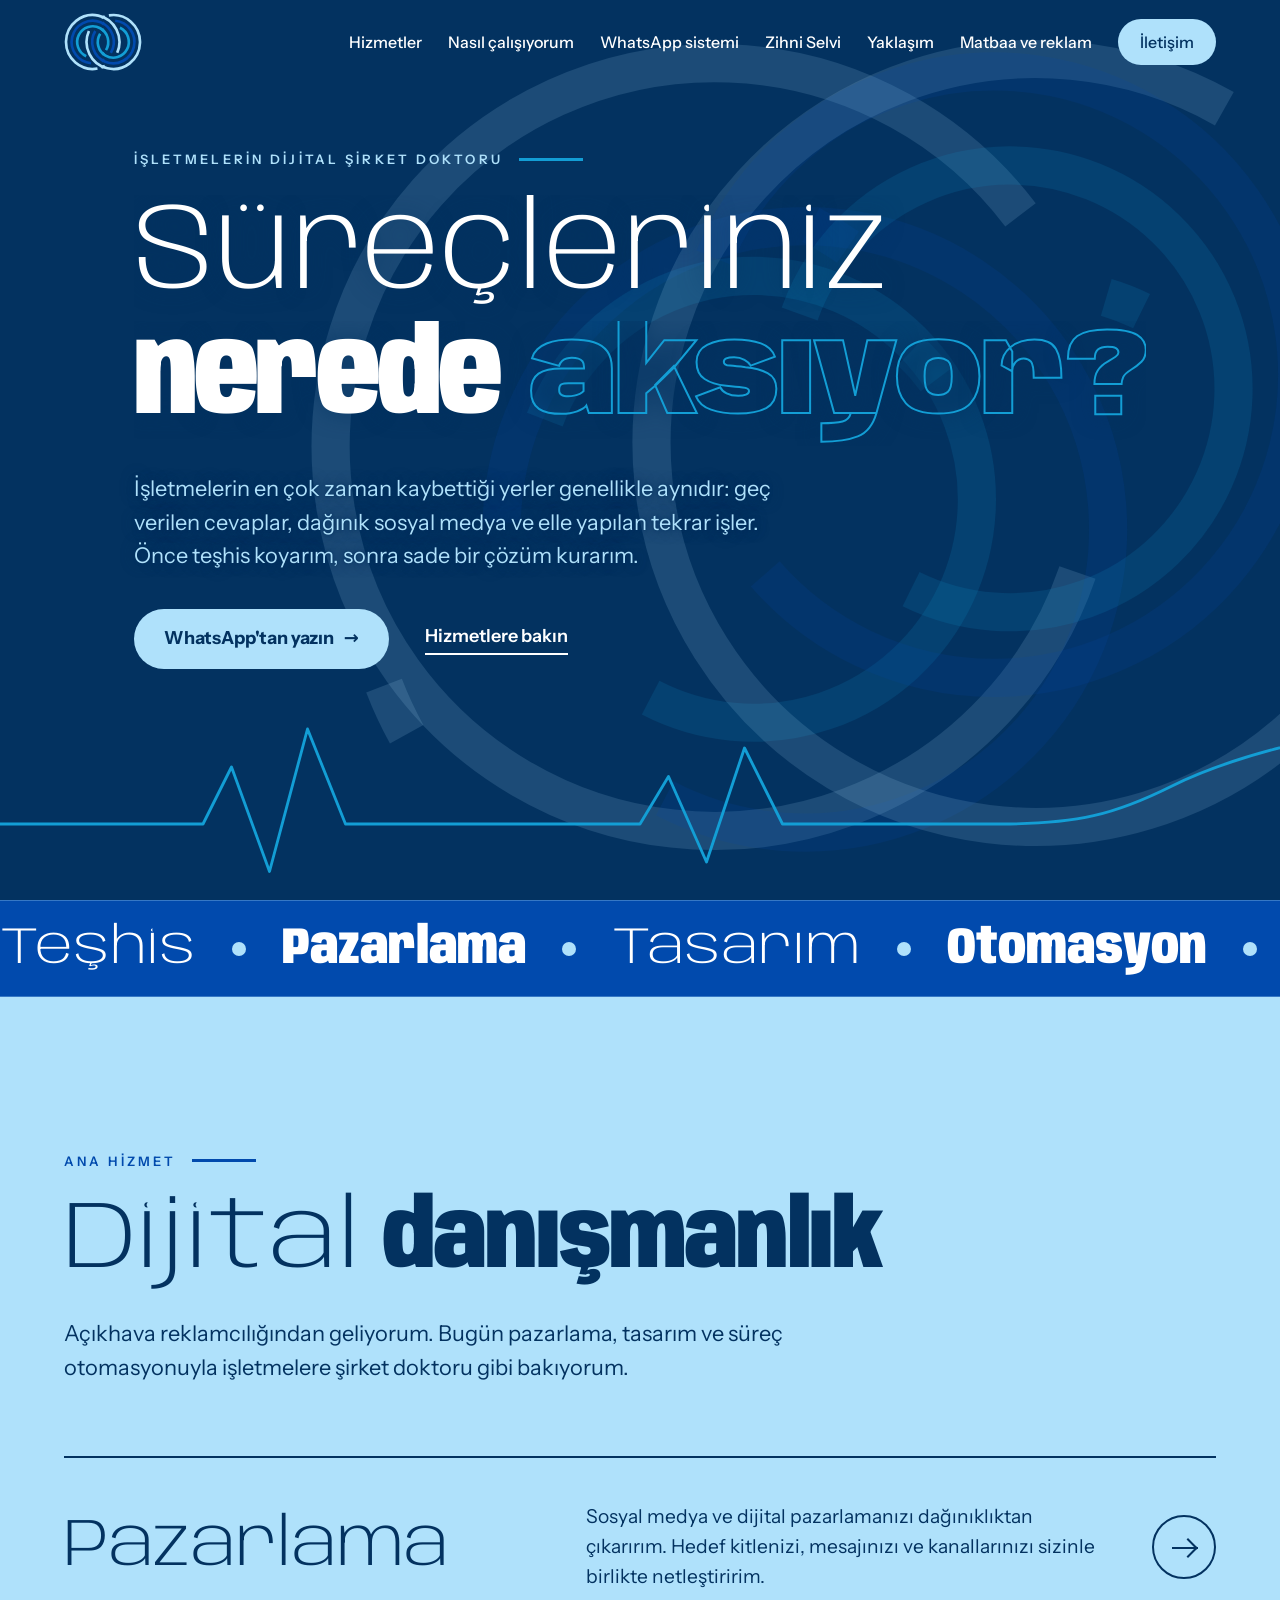
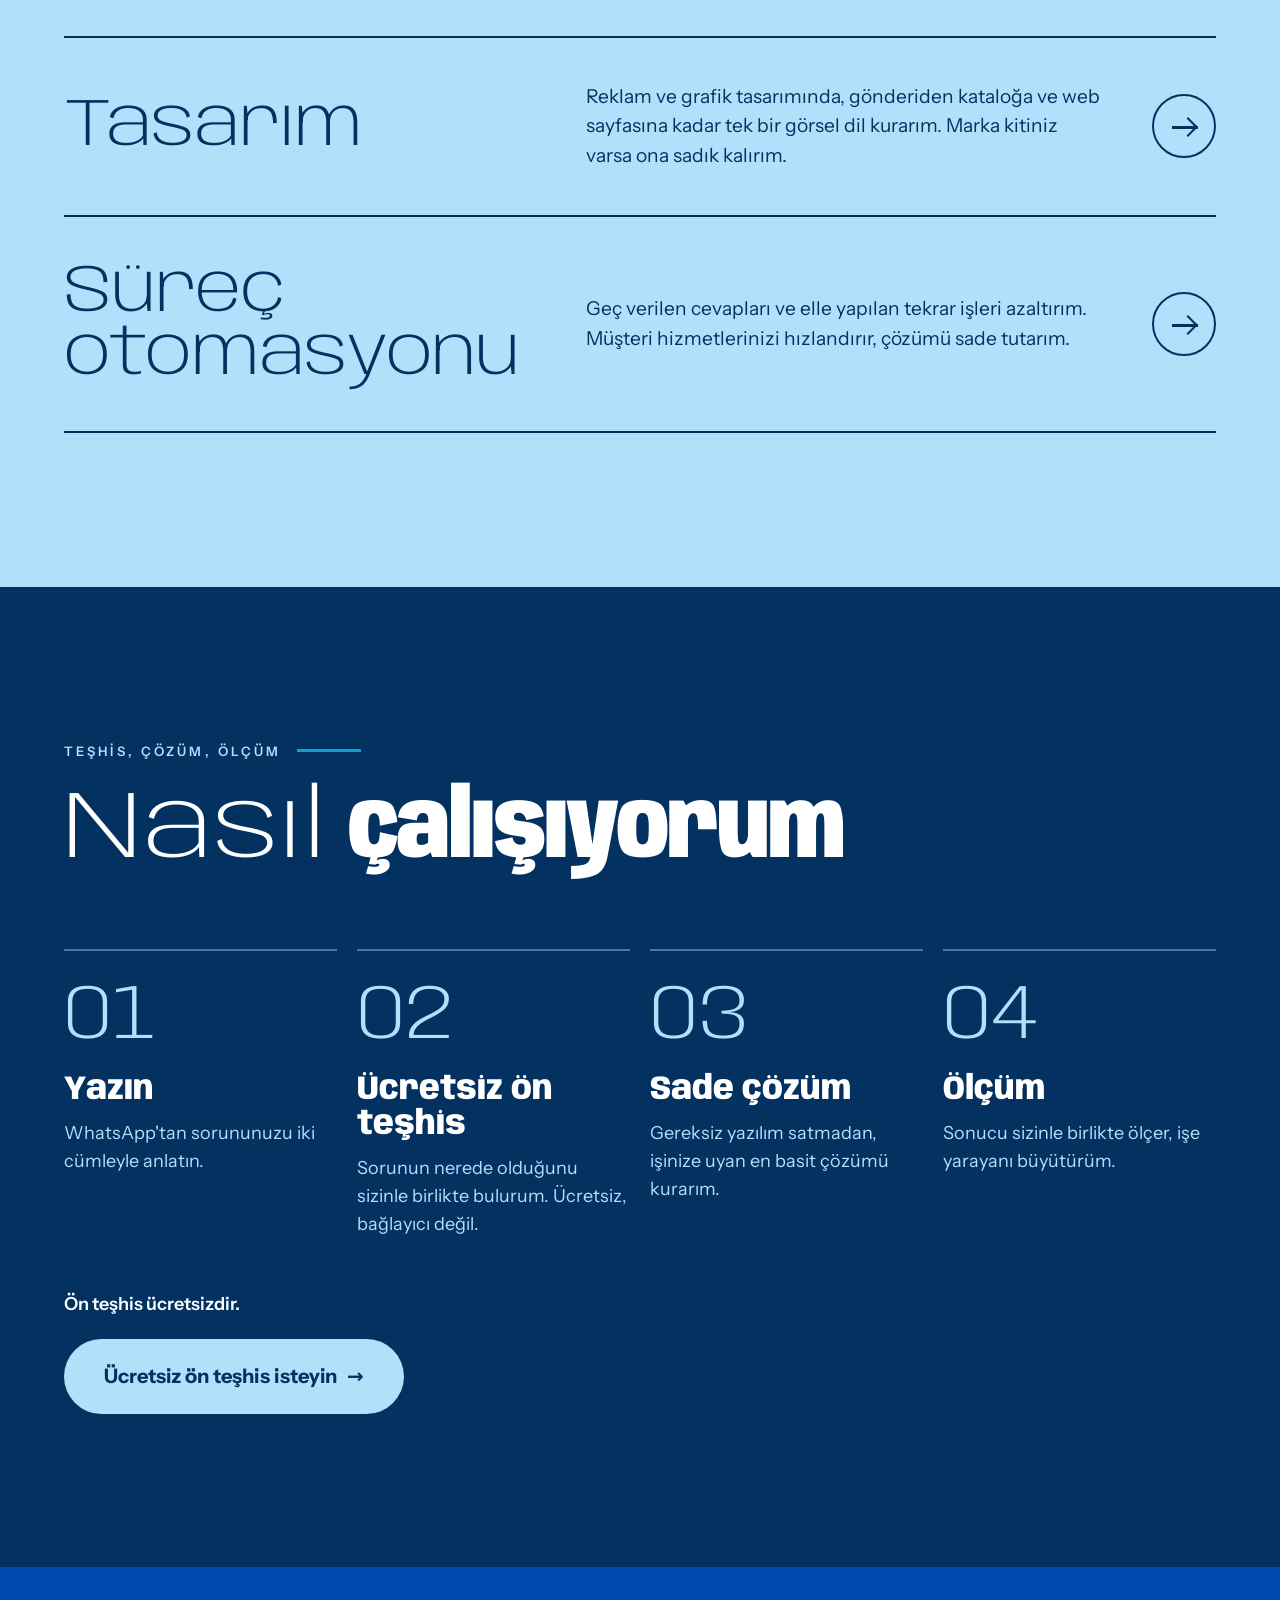
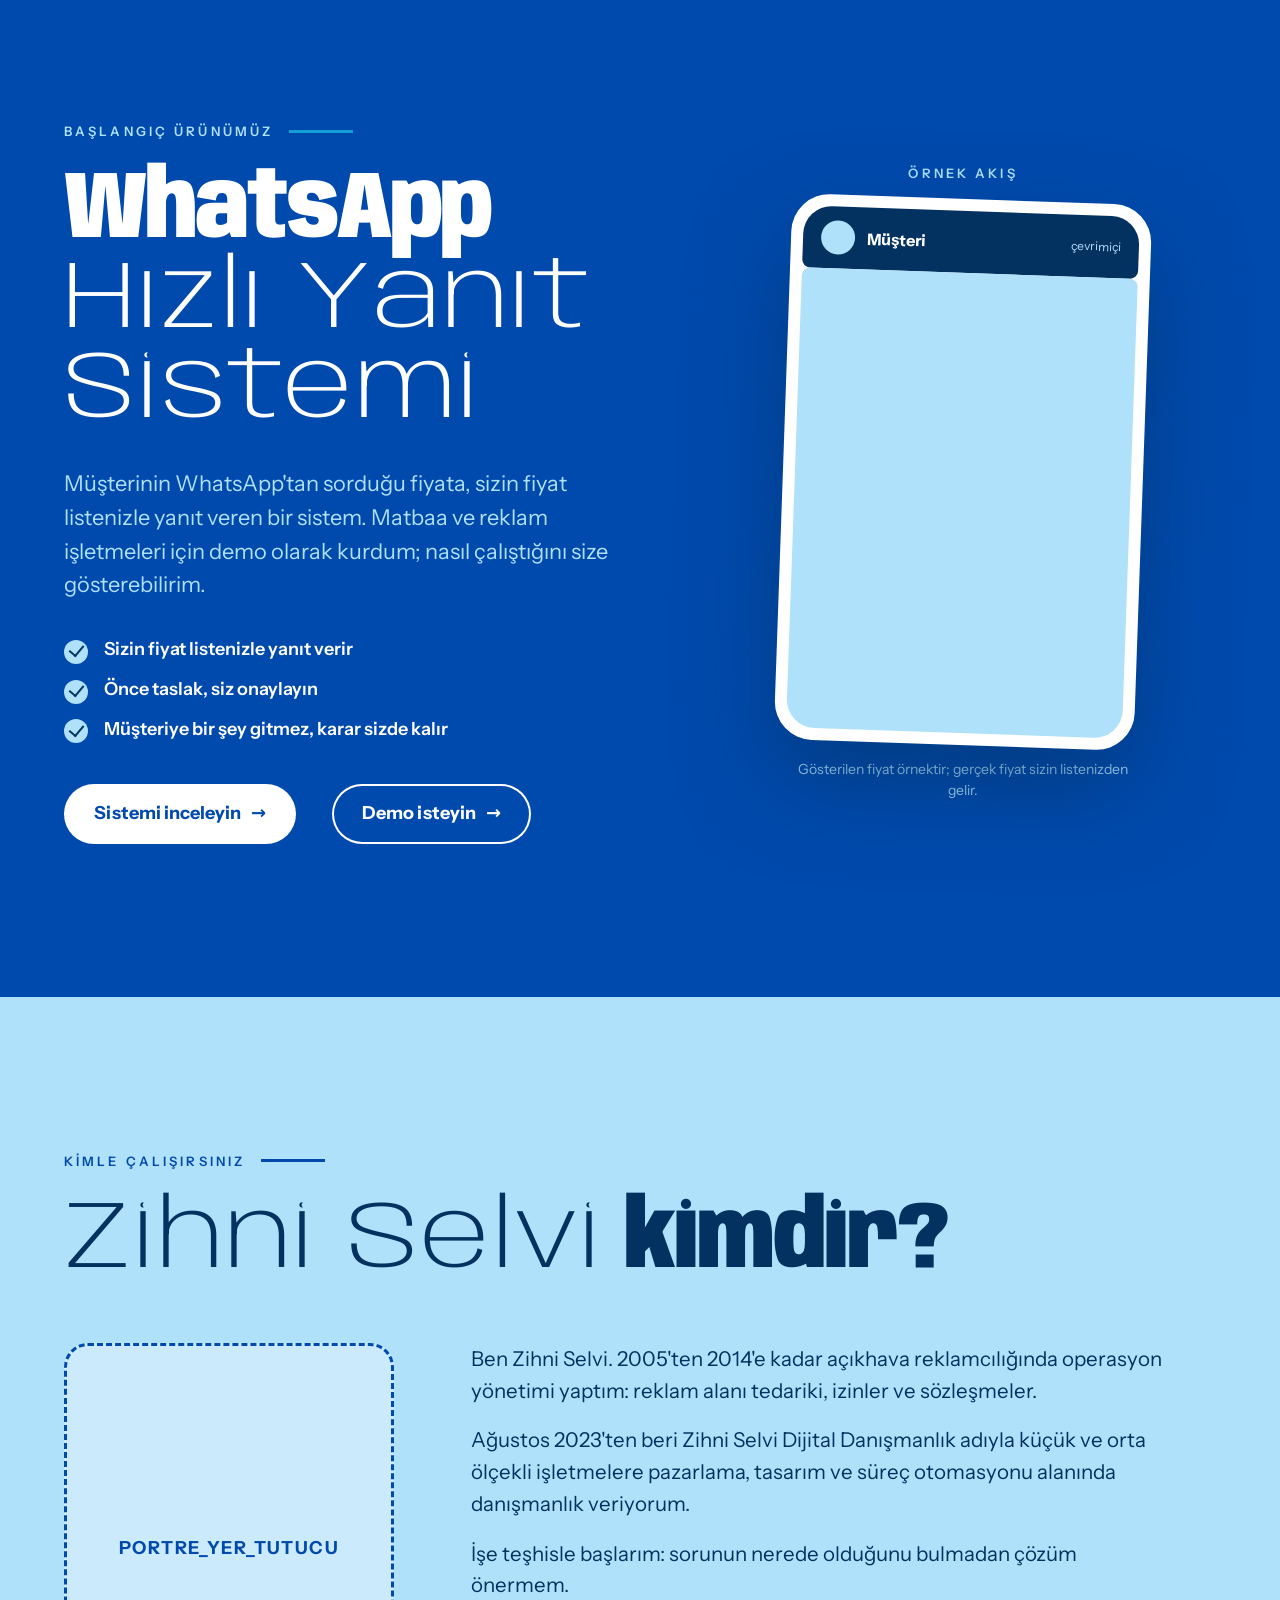
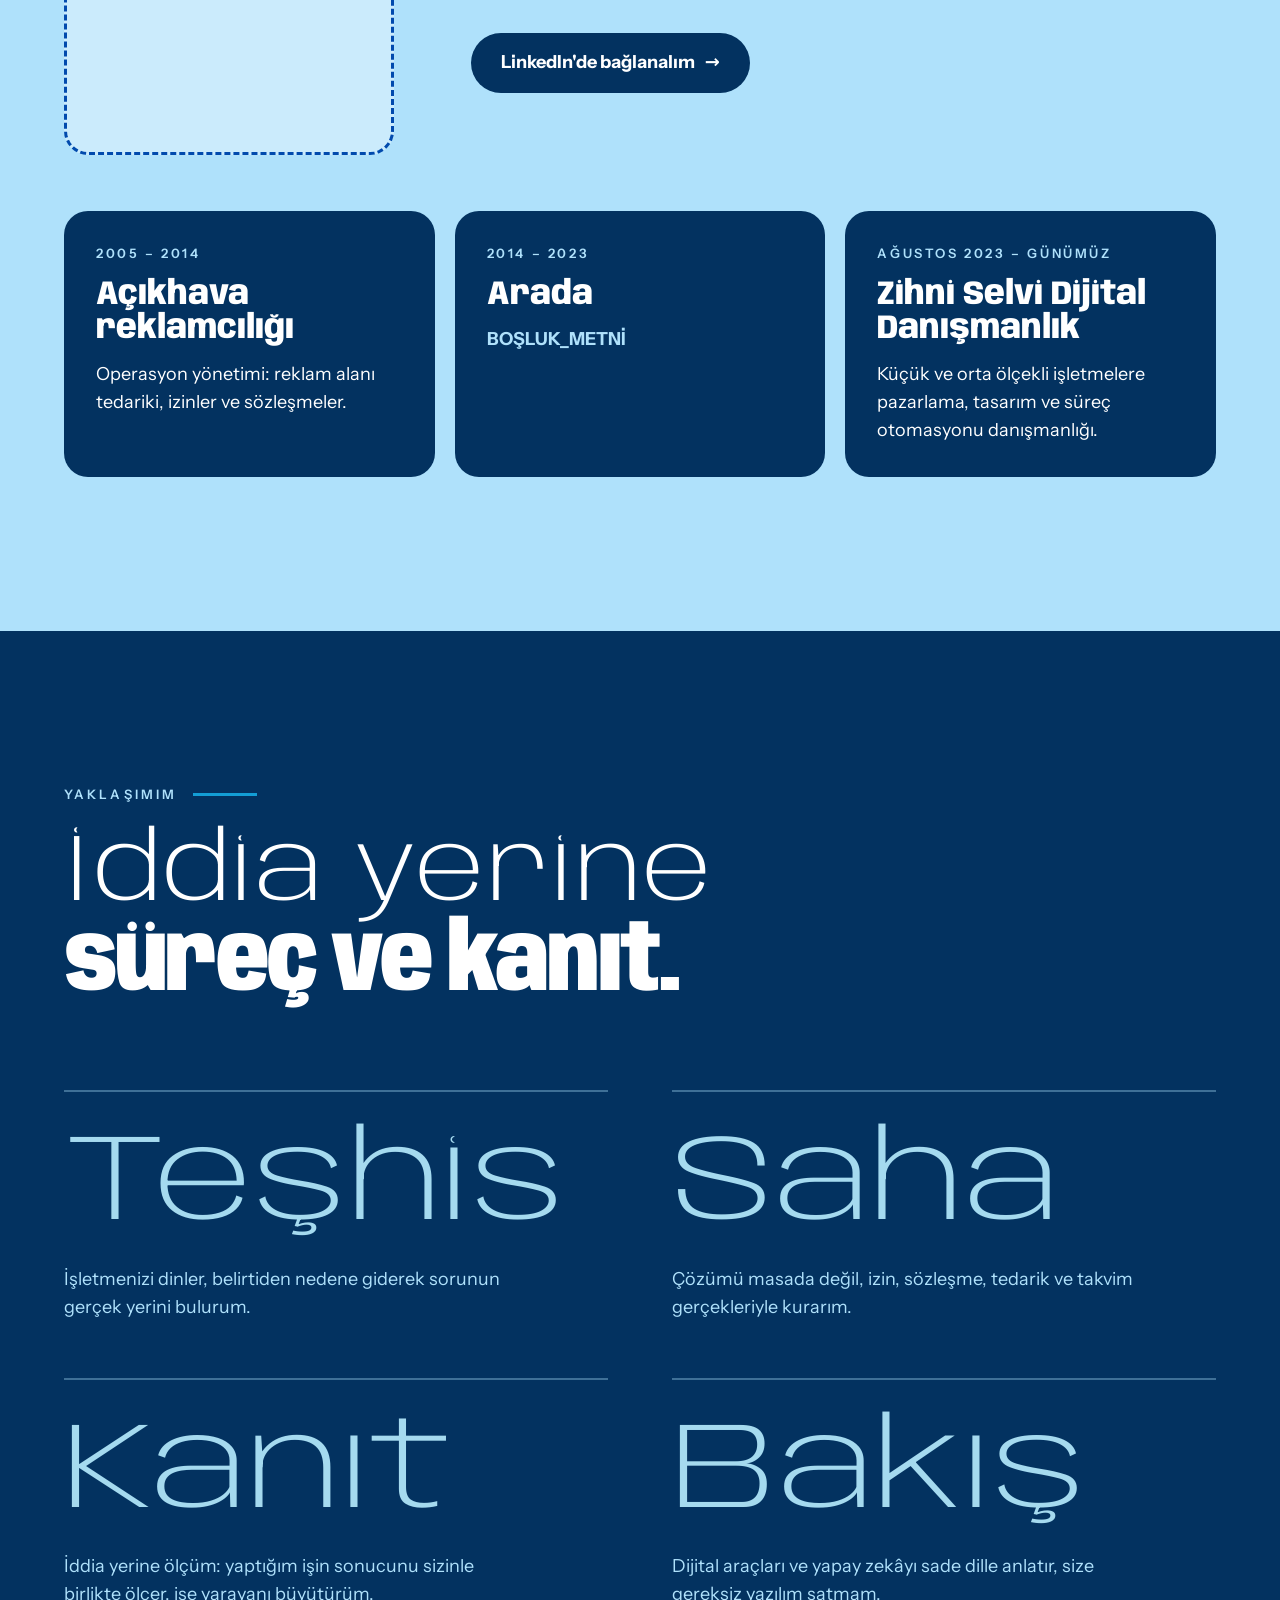
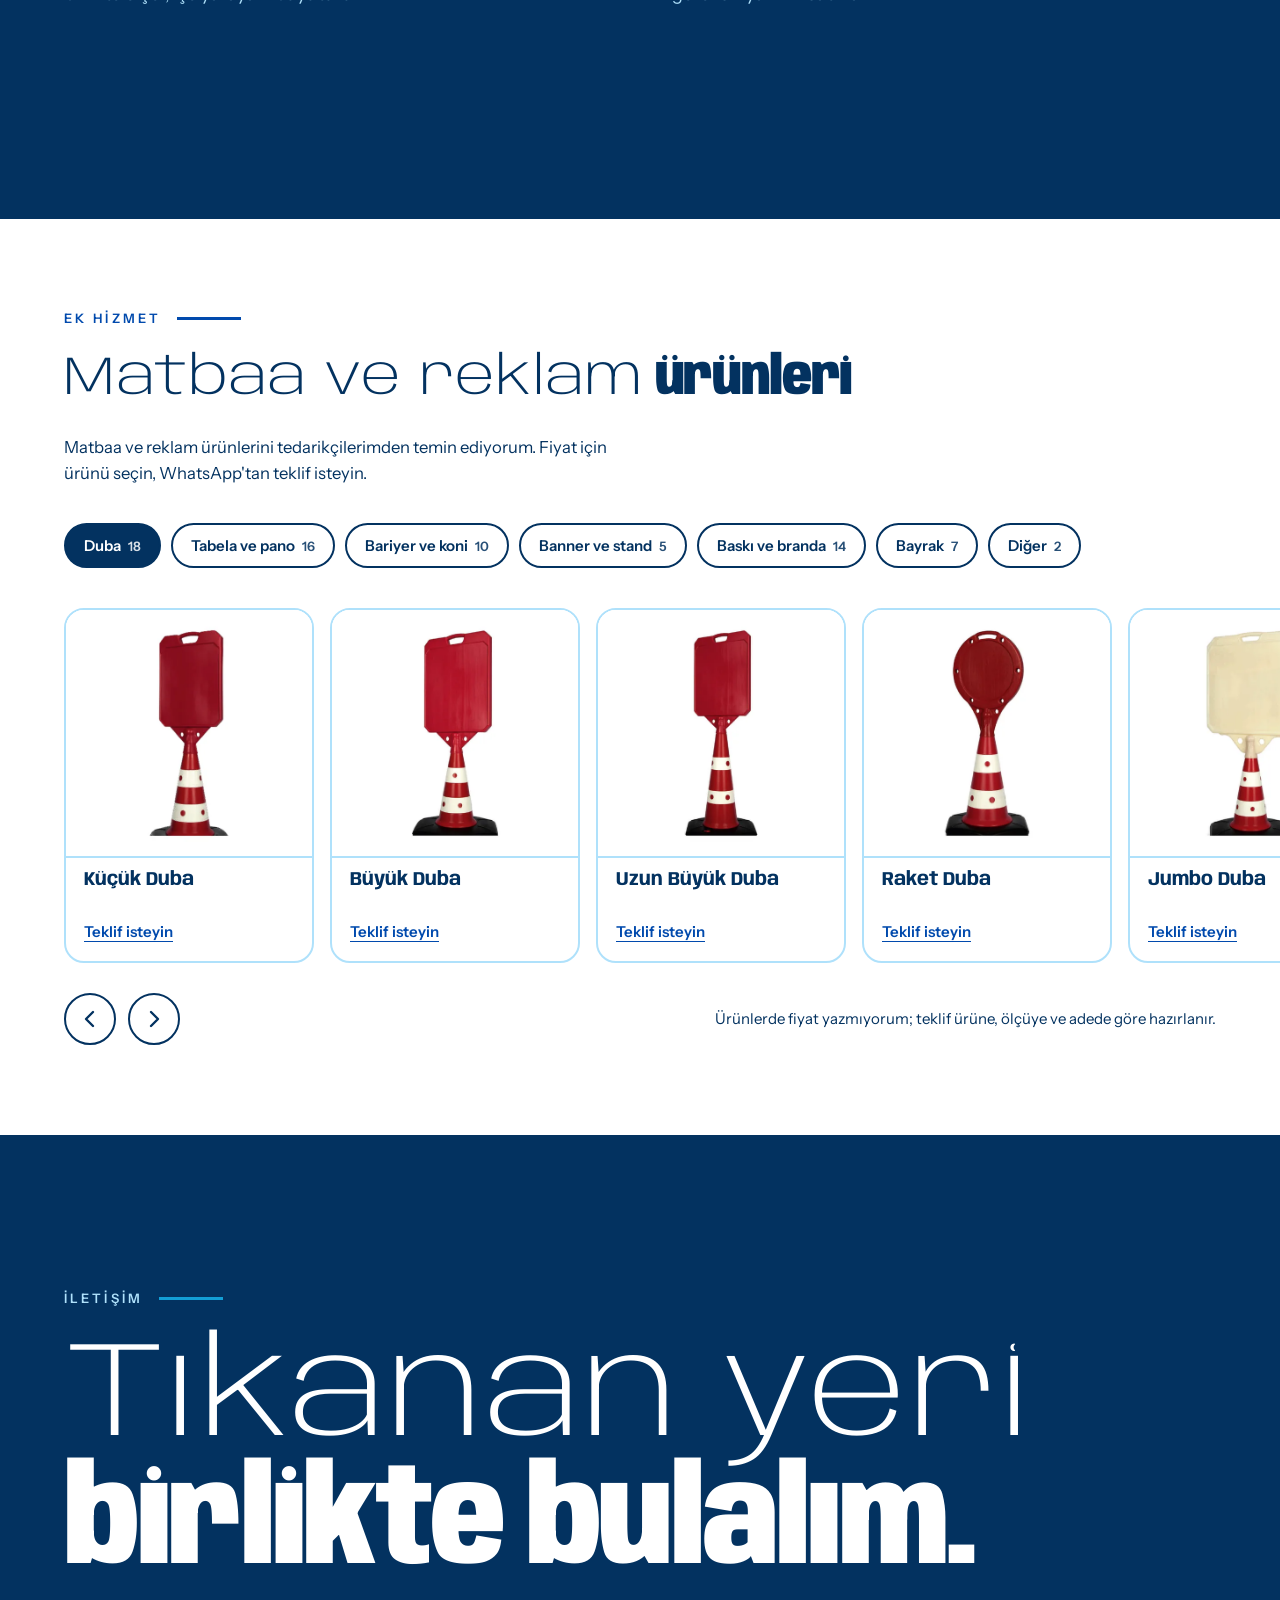
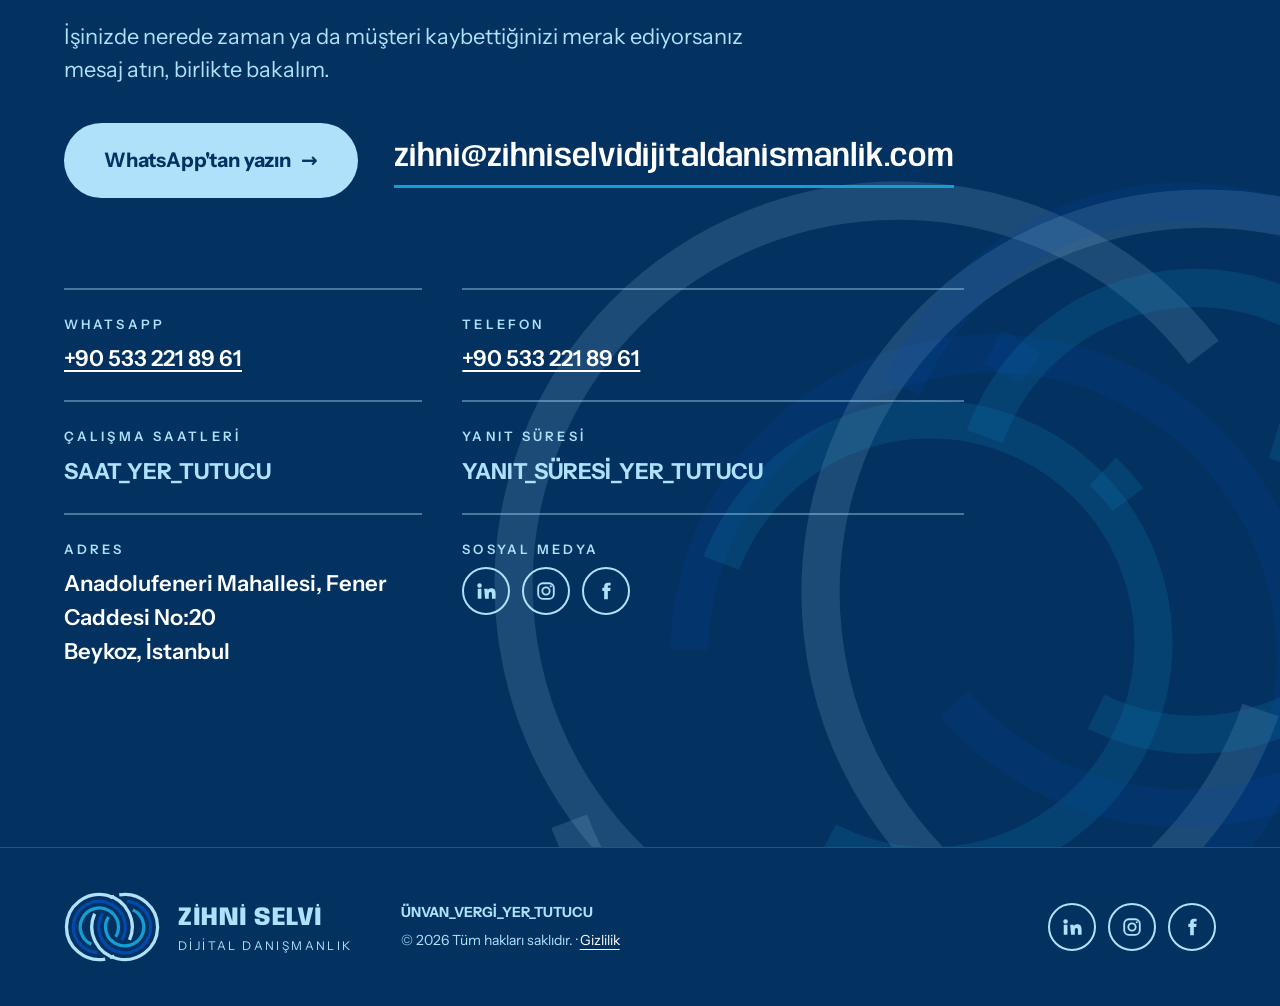
==== index.html @ 3cc4eb93 "Site revizesi: yeni bölümler, logo animasyonu, kategorili ürünler, erişilebilirlik ve yardımcı dosya" ====
<!doctype html>
<html lang="tr">
<head>
<meta charset="utf-8">
<meta name="viewport" content="width=device-width,initial-scale=1,viewport-fit=cover">
<title>Zihni Selvi Dijital Danışmanlık · İşletmelerin dijital şirket doktoru</title>
<meta name="description" content="Süreçleriniz nerede aksıyor? Önce ücretsiz ön teşhis, sonra sade bir çözüm, en sonda ölçüm. Pazarlama, tasarım ve süreç otomasyonu danışmanlığı. Beykoz, İstanbul.">
<meta name="theme-color" content="#033260">
<link rel="canonical" href="https://zihniselvidijitaldanismanlik.com/">
<link rel="icon" href="logo.svg" type="image/svg+xml">
<link rel="icon" href="favicon-32.png" sizes="32x32" type="image/png">
<link rel="apple-touch-icon" href="apple-touch-icon.png">

<meta property="og:type" content="website">
<meta property="og:locale" content="tr_TR">
<meta property="og:site_name" content="Zihni Selvi Dijital Danışmanlık">
<meta property="og:title" content="Zihni Selvi Dijital Danışmanlık · İşletmelerin dijital şirket doktoru">
<meta property="og:description" content="Önce ücretsiz ön teşhis, sonra sade bir çözüm, en sonda ölçüm.">
<meta property="og:url" content="https://zihniselvidijitaldanismanlik.com/">
<meta property="og:image" content="https://zihniselvidijitaldanismanlik.com/og-image.png">
<meta property="og:image:width" content="1200">
<meta property="og:image:height" content="630">
<meta property="og:image:alt" content="Zihni Selvi Dijital Danışmanlık halka işareti ve başlık: Süreçleriniz nerede aksıyor?">
<meta name="twitter:card" content="summary_large_image">
<meta name="twitter:title" content="Zihni Selvi Dijital Danışmanlık">
<meta name="twitter:description" content="Önce ücretsiz ön teşhis, sonra sade bir çözüm, en sonda ölçüm.">
<meta name="twitter:image" content="https://zihniselvidijitaldanismanlik.com/og-image.png">

<link rel="preload" href="fonts/anybody-latin-standard-normal.woff2" as="font" type="font/woff2" crossorigin>
<link rel="preload" href="fonts/instrument-sans-latin-standard-normal.woff2" as="font" type="font/woff2" crossorigin>
<link rel="stylesheet" href="css/style.css">
<script>document.documentElement.classList.add('js')</script>
<noscript><style>.rail__t li[hidden]{display:flex!important}</style></noscript>

<!-- YER TUTUCULAR: LINKEDIN_URL, INSTAGRAM_URL, FACEBOOK_URL, SAAT_YER_TUTUCU gerçek değerlerle değiştirilecek -->
<script type="application/ld+json">
{
  "@context": "https://schema.org",
  "@type": "ProfessionalService",
  "name": "Zihni Selvi Dijital Danışmanlık",
  "url": "https://zihniselvidijitaldanismanlik.com/",
  "logo": "https://zihniselvidijitaldanismanlik.com/logo-512.png",
  "image": "https://zihniselvidijitaldanismanlik.com/og-image.png",
  "description": "Pazarlama, tasarım ve süreç otomasyonu danışmanlığı. Önce ücretsiz ön teşhis, sonra sade çözüm, sonra ölçüm.",
  "telephone": "+905332218961",
  "email": "zihni@zihniselvidijitaldanismanlik.com",
  "address": {
    "@type": "PostalAddress",
    "streetAddress": "Anadolufeneri Mahallesi, Fener Caddesi No:20",
    "addressLocality": "Beykoz",
    "addressRegion": "İstanbul",
    "addressCountry": "TR"
  },
  "openingHours": "SAAT_YER_TUTUCU",
  "founder": { "@type": "Person", "name": "Zihni Selvi" },
  "sameAs": ["LINKEDIN_URL", "INSTAGRAM_URL", "FACEBOOK_URL"]
}
</script>
</head>
<body>
<a class="skip" href="#icerik">İçeriğe geç</a>
<div class="progress" aria-hidden="true"><i></i></div>

<header class="top" id="top">
  <div class="wrap top__in">
    <a class="brand" href="#top" aria-label="Zihni Selvi Dijital Danışmanlık, ana sayfa">
      <img class="brand__mark" src="logo.svg" width="78" height="57" alt="">
    </a>
    <nav id="nav" class="nav" aria-label="Ana menü">
      <a href="#hizmetler"><span>Hizmetler</span></a>
      <a href="#nasil"><span>Nasıl çalışıyorum</span></a>
      <a href="#sistem"><span>WhatsApp sistemi</span></a>
      <a href="#kimdir"><span>Zihni Selvi</span></a>
      <a href="#yaklasim"><span>Yaklaşım</span></a>
      <a href="#urunler"><span>Matbaa ve reklam</span></a>
      <a class="btn btn--sm" href="#iletisim">İletişim</a>
    </nav>
    <button class="nav-toggle" type="button" aria-expanded="false" aria-controls="nav"><span></span><span></span><b class="sr">Menü</b></button>
  </div>
</header>

<main id="icerik">

  <!-- HERO -->
  <section class="hero" id="giris">
    <svg class="asm" viewBox="0 0 2000 2000" aria-hidden="true" data-asm="hero">
      <g class="asm__g" fill="none" stroke-width="45">
        <path class="p" d="M1031.2 1196.7A452 452 0 0 1 973.2 1221.4" data-c="0" data-g="0" data-cx="826" data-cy="794" data-mx="1003" data-my="1210"/>
        <path class="p" d="M906.4 1238.8A452 452 0 1 1 1240.5 974.2" data-c="0" data-g="0" data-cx="826" data-cy="794" data-mx="545" data-my="440"/>
        <path class="p" d="M1024.3 1090.8A357 357 0 0 1 979.7 1116.2" data-c="1" data-g="0" data-cx="826" data-cy="794" data-mx="1002" data-my="1104"/>
        <path class="p" d="M798.0 1149.9A357 357 0 1 1 1132.8 976.5" data-c="1" data-g="0" data-cx="826" data-cy="794" data-mx="662" data-my="477"/>
        <path class="p" d="M1018.3 973.4A263 263 0 0 1 985.2 1003.3" data-c="2" data-g="0" data-cx="826" data-cy="794" data-mx="1002" data-my="989"/>
        <path class="p" d="M715.9 1032.8A263 263 0 1 1 1050.8 930.4" data-c="2" data-g="0" data-cx="826" data-cy="794" data-mx="749" data-my="542"/>
        <path class="p" d="M972.8 389.5A452 452 0 0 1 1029.2 366.0" data-c="0" data-g="1" data-cx="1174.5" data-cy="794" data-mx="1001" data-my="377"/>
        <path class="p" d="M1099.9 348.2A452 452 0 1 1 761.6 610.2" data-c="0" data-g="1" data-cx="1174.5" data-cy="794" data-mx="1451" data-my="1151"/>
        <path class="p" d="M978.8 495.4A357 357 0 0 1 1023.6 470.4" data-c="1" data-g="1" data-cx="1174.5" data-cy="794" data-mx="1001" data-my="482"/>
        <path class="p" d="M1205.6 438.4A357 357 0 1 1 869.3 608.8" data-c="1" data-g="1" data-cx="1174.5" data-cy="794" data-mx="1336" data-my="1112"/>
        <path class="p" d="M983.7 613.0A263 263 0 0 1 1017.1 583.3" data-c="2" data-g="1" data-cx="1174.5" data-cy="794" data-mx="1000" data-my="597"/>
        <path class="p" d="M1286.7 556.1A263 263 0 1 1 951.5 654.6" data-c="2" data-g="1" data-cx="1174.5" data-cy="794" data-mx="1249" data-my="1046"/>
      </g>
    </svg>
    <div class="wrap hero__in">
      <p class="eyebrow rv">İşletmelerin dijital şirket doktoru</p>
      <h1 class="hero__h" aria-label="Süreçleriniz nerede aksıyor?">
        <span class="ln"><span class="w w--thin">Süreçleriniz</span></span>
        <span class="ln"><span class="w w--bold">nerede</span> <span class="w w--line">aksıyor?</span></span>
      </h1>
      <p class="lead rv">İşletmelerin en çok zaman kaybettiği yerler genellikle aynıdır: geç verilen cevaplar, dağınık sosyal medya ve elle yapılan tekrar işler. Önce teşhis koyarım, sonra sade bir çözüm kurarım.</p>
      <div class="actions rv">
        <a class="btn" href="https://wa.me/905332218961?text=Merhaba%2C%20ZSDD%20sitesinden%20yaz%C4%B1yorum.%20%C3%9Ccretsiz%20%C3%B6n%20te%C5%9Fhis%20hakk%C4%B1nda%20bilgi%20almak%20istiyorum." rel="noopener">WhatsApp'tan yazın</a>
        <a class="link" href="#hizmetler">Hizmetlere bakın</a>
      </div>
    </div>
    <svg class="pulse" viewBox="0 0 1600 200" preserveAspectRatio="xMidYMid slice" aria-hidden="true">
      <path id="pulsePath" d="M0 120 H300 L340 120 L370 60 L410 170 L450 20 L490 120 H760 L800 120 L830 70 L870 160 L910 40 L950 120 H1180 C1260 120 1300 110 1360 80 S1500 30 1600 14" fill="none" stroke="#139ed5" stroke-width="3" stroke-linecap="round" stroke-linejoin="round" pathLength="1"/>
    </svg>
  </section>

  <!-- BANT -->
  <section class="band" aria-label="Hizmet başlıkları">
    <div class="band__t">
      <ul class="band__row">
        <li class="b-thin">Teşhis</li><li class="dot" aria-hidden="true"></li>
        <li class="b-bold">Pazarlama</li><li class="dot" aria-hidden="true"></li>
        <li class="b-thin">Tasarım</li><li class="dot" aria-hidden="true"></li>
        <li class="b-bold">Otomasyon</li><li class="dot" aria-hidden="true"></li>
        <li class="b-thin">Ölçüm</li><li class="dot" aria-hidden="true"></li>
      </ul>
    </div>
  </section>

  <!-- HİZMETLER -->
  <section class="s s--light" id="hizmetler">
    <div class="wrap">
      <p class="eyebrow rv">Ana hizmet</p>
      <h2 class="rv"><span class="t-thin">Dijital</span> <span class="t-bold">danışmanlık</span></h2>
      <p class="lead rv">Açıkhava reklamcılığından geliyorum. Bugün pazarlama, tasarım ve süreç otomasyonuyla işletmelere şirket doktoru gibi bakıyorum.</p>
      <ul class="rows">
        <li class="row rv">
          <h3>Pazarlama</h3>
          <p>Sosyal medya ve dijital pazarlamanızı dağınıklıktan çıkarırım. Hedef kitlenizi, mesajınızı ve kanallarınızı sizinle birlikte netleştiririm.</p>
          <span class="row__a" aria-hidden="true"></span>
        </li>
        <li class="row rv">
          <h3>Tasarım</h3>
          <p>Reklam ve grafik tasarımında, gönderiden kataloğa ve web sayfasına kadar tek bir görsel dil kurarım. Marka kitiniz varsa ona sadık kalırım.</p>
          <span class="row__a" aria-hidden="true"></span>
        </li>
        <li class="row rv">
          <h3>Süreç otomasyonu</h3>
          <p>Geç verilen cevapları ve elle yapılan tekrar işleri azaltırım. Müşteri hizmetlerinizi hızlandırır, çözümü sade tutarım.</p>
          <span class="row__a" aria-hidden="true"></span>
        </li>
      </ul>
    </div>
  </section>

  <!-- NASIL ÇALIŞIYORUM -->
  <section class="s s--dark" id="nasil">
    <div class="wrap">
      <p class="eyebrow rv">Teşhis, çözüm, ölçüm</p>
      <h2 class="rv"><span class="t-thin">Nasıl</span> <span class="t-bold">çalışıyorum</span></h2>
      <ol class="steps">
        <li class="step rv"><h3>Yazın</h3><p>WhatsApp'tan sorununuzu iki cümleyle anlatın.</p></li>
        <li class="step rv"><h3>Ücretsiz ön teşhis</h3><p>Sorunun nerede olduğunu sizinle birlikte bulurum. Ücretsiz, bağlayıcı değil.</p></li>
        <li class="step rv"><h3>Sade çözüm</h3><p>Gereksiz yazılım satmadan, işinize uyan en basit çözümü kurarım.</p></li>
        <li class="step rv"><h3>Ölçüm</h3><p>Sonucu sizinle birlikte ölçer, işe yarayanı büyütürüm.</p></li>
      </ol>
      <p class="free rv">Ön teşhis ücretsizdir.</p>
      <div class="actions rv" style="margin-top:20px">
        <a class="btn btn--lg" href="https://wa.me/905332218961?text=Merhaba%2C%20%C3%BCcretsiz%20%C3%B6n%20te%C5%9Fhis%20hakk%C4%B1nda%20bilgi%20almak%20istiyorum." rel="noopener">Ücretsiz ön teşhis isteyin</a>
      </div>
    </div>
  </section>

  <!-- WHATSAPP SİSTEMİ -->
  <section class="s s--mid" id="sistem">
    <div class="wrap split">
      <div>
        <p class="eyebrow rv">Başlangıç ürünümüz</p>
        <h2 class="rv"><span class="t-bold">WhatsApp</span><br><span class="t-thin">Hızlı Yanıt Sistemi</span></h2>
        <p class="lead rv">Müşterinin WhatsApp'tan sorduğu fiyata, sizin fiyat listenizle yanıt veren bir sistem. Matbaa ve reklam işletmeleri için demo olarak kurdum; nasıl çalıştığını size gösterebilirim.</p>
        <ul class="ticks rv">
          <li>Sizin fiyat listenizle yanıt verir</li>
          <li>Önce taslak, siz onaylayın</li>
          <li>Müşteriye bir şey gitmez, karar sizde kalır</li>
        </ul>
        <div class="actions rv" style="margin-top:0">
          <a class="btn btn--light" href="https://zihinselvi.github.io/fiyat-botu/" rel="noopener">Sistemi inceleyin</a>
          <a class="btn btn--ghost" href="https://wa.me/905332218961?text=Merhaba%2C%20WhatsApp%20H%C4%B1zl%C4%B1%20Yan%C4%B1t%20Sistemi%20i%C3%A7in%20demo%20istiyorum." rel="noopener">Demo isteyin</a>
        </div>
      </div>
      <div class="phonewrap rv">
        <p class="phone__cap">Örnek akış</p>
        <div class="phone" id="phone" role="img" aria-label="Örnek akış: müşteri fiyat sorar, sistem fiyat listesinden taslak yanıt hazırlar, siz onaylayınca yanıt gider. Gösterilen fiyat örnektir.">
          <div class="phone__bar"><i></i><b>Müşteri</b><small>çevrimiçi</small></div>
          <div class="chat" id="chat">
            <div class="msg msg--in" data-step="1">Merhaba, roll-up banner fiyatı nedir?</div>
            <div class="typing" data-step="2"><i></i><i></i><i></i></div>
            <div class="msg msg--draft" data-step="3">
              <small>Taslak yanıt · önce taslak, siz onaylayın</small>
              Merhaba! Roll-up banner fiyatı <u>₺350</u> <i>(örnek)</i>. Ölçü ve adedi yazarsanız net teklifi hemen ileteyim.
              <span class="acts"><em>Düzenle</em><strong>Onayla ve gönder</strong></span>
            </div>
            <div class="msg msg--out" data-step="4">Merhaba! Roll-up banner fiyatı <u>₺350</u> <i>(örnek)</i>. Ölçü ve adedi yazarsanız net teklifi hemen ileteyim.<small>Gönderildi · onayınızla</small></div>
          </div>
        </div>
        <p class="phone__note">Gösterilen fiyat örnektir; gerçek fiyat sizin listenizden gelir.</p>
      </div>
    </div>
  </section>

  <!-- ZİHNİ SELVİ KİMDİR -->
  <section class="s s--light" id="kimdir">
    <div class="wrap">
      <p class="eyebrow rv">Kimle çalışırsınız</p>
      <h2 class="rv"><span class="t-thin">Zihni Selvi</span> <span class="t-bold">kimdir?</span></h2>
      <div class="about">
        <div class="portrait rv" role="img" aria-label="Portre fotoğrafı için ayrılmış alan"><!-- PORTRE_YER_TUTUCU --><span>PORTRE_YER_TUTUCU</span></div>
        <div class="about__t rv">
          <p>Ben Zihni Selvi. 2005'ten 2014'e kadar açıkhava reklamcılığında operasyon yönetimi yaptım: reklam alanı tedariki, izinler ve sözleşmeler.</p>
          <p>Ağustos 2023'ten beri Zihni Selvi Dijital Danışmanlık adıyla küçük ve orta ölçekli işletmelere pazarlama, tasarım ve süreç otomasyonu alanında danışmanlık veriyorum.</p>
          <p>İşe teşhisle başlarım: sorunun nerede olduğunu bulmadan çözüm önermem.</p>
          <a class="btn btn--dark" href="LINKEDIN_URL" rel="noopener">LinkedIn'de bağlanalım</a>
        </div>
      </div>
      <ol class="timeline" aria-label="Zaman çizelgesi">
        <li class="rv"><span class="d">2005 – 2014</span><h3>Açıkhava reklamcılığı</h3><p>Operasyon yönetimi: reklam alanı tedariki, izinler ve sözleşmeler.</p></li>
        <li class="rv"><span class="d">2014 – 2023</span><h3>Arada</h3><p class="ph">BOŞLUK_METNİ</p></li>
        <li class="rv"><span class="d">Ağustos 2023 – günümüz</span><h3>Zihni Selvi Dijital Danışmanlık</h3><p>Küçük ve orta ölçekli işletmelere pazarlama, tasarım ve süreç otomasyonu danışmanlığı.</p></li>
      </ol>
    </div>
  </section>

  <!-- YAKLAŞIM -->
  <section class="s s--dark" id="yaklasim">
    <div class="wrap">
      <p class="eyebrow rv">Yaklaşımım</p>
      <h2 class="rv"><span class="t-thin">İddia yerine</span> <span class="t-bold">süreç ve kanıt.</span></h2>
      <ol class="pillars">
        <li class="pillar" data-weight>
          <span class="pillar__w">Teşhis</span>
          <p>İşletmenizi dinler, belirtiden nedene giderek sorunun gerçek yerini bulurum.</p>
        </li>
        <li class="pillar" data-weight>
          <span class="pillar__w">Saha</span>
          <p>Çözümü masada değil, izin, sözleşme, tedarik ve takvim gerçekleriyle kurarım.</p>
        </li>
        <li class="pillar" data-weight>
          <span class="pillar__w">Kanıt</span>
          <p>İddia yerine ölçüm: yaptığım işin sonucunu sizinle birlikte ölçer, işe yarayanı büyütürüm.</p>
        </li>
        <li class="pillar" data-weight>
          <span class="pillar__w">Bakış</span>
          <p>Dijital araçları ve yapay zekâyı sade dille anlatır, size gereksiz yazılım satmam.</p>
        </li>
      </ol>
    </div>
  </section>

  <!-- MATBAA VE REKLAM (EK HİZMET) -->
  <section class="s s--white s--products" id="urunler" aria-labelledby="urunler-baslik">
    <div class="wrap">
      <p class="eyebrow rv">Ek hizmet</p>
      <h2 class="rv" id="urunler-baslik"><span class="t-thin">Matbaa ve reklam</span> <span class="t-bold">ürünleri</span></h2>
      <p class="lead rv">Matbaa ve reklam ürünlerini tedarikçilerimden temin ediyorum. Fiyat için ürünü seçin, WhatsApp'tan teklif isteyin.</p>
      <ul class="chips rv" id="chips" aria-label="Ürün kategorileri">
        <li><button class="chip" type="button" data-kat="Duba" aria-pressed="true">Duba <small>18</small></button></li>
        <li><button class="chip" type="button" data-kat="Tabela ve pano" aria-pressed="false">Tabela ve pano <small>16</small></button></li>
        <li><button class="chip" type="button" data-kat="Bariyer ve koni" aria-pressed="false">Bariyer ve koni <small>10</small></button></li>
        <li><button class="chip" type="button" data-kat="Banner ve stand" aria-pressed="false">Banner ve stand <small>5</small></button></li>
        <li><button class="chip" type="button" data-kat="Baskı ve branda" aria-pressed="false">Baskı ve branda <small>14</small></button></li>
        <li><button class="chip" type="button" data-kat="Bayrak" aria-pressed="false">Bayrak <small>7</small></button></li>
        <li><button class="chip" type="button" data-kat="Diğer" aria-pressed="false">Diğer <small>2</small></button></li>
      </ul>
      <p class="sr" id="kat-durum" role="status" aria-live="polite"></p>
    </div>
    <div class="rail" id="rail" tabindex="0" role="region" aria-label="Ürünler, yatay kaydırın">
      <ul class="rail__t">
        <li class="card" data-kat="Duba"><img src="images/01-kucuk-duba.webp" width="560" height="560" loading="lazy" decoding="async" alt="Küçük Duba, duba ürünü"><h3>Küçük Duba</h3><a href="https://wa.me/905332218961?text=Merhaba%2C%20K%C3%BC%C3%A7%C3%BCk%20Duba%20i%C3%A7in%20teklif%20almak%20istiyorum." rel="noopener" aria-label="Küçük Duba için teklif isteyin">Teklif isteyin</a></li>
        <li class="card" data-kat="Duba"><img src="images/02-buyuk-duba.webp" width="560" height="560" loading="lazy" decoding="async" alt="Büyük Duba, duba ürünü"><h3>Büyük Duba</h3><a href="https://wa.me/905332218961?text=Merhaba%2C%20B%C3%BCy%C3%BCk%20Duba%20i%C3%A7in%20teklif%20almak%20istiyorum." rel="noopener" aria-label="Büyük Duba için teklif isteyin">Teklif isteyin</a></li>
        <li class="card" data-kat="Duba"><img src="images/03-uzun-buyuk-duba.webp" width="560" height="560" loading="lazy" decoding="async" alt="Uzun Büyük Duba, duba ürünü"><h3>Uzun Büyük Duba</h3><a href="https://wa.me/905332218961?text=Merhaba%2C%20Uzun%20B%C3%BCy%C3%BCk%20Duba%20i%C3%A7in%20teklif%20almak%20istiyorum." rel="noopener" aria-label="Uzun Büyük Duba için teklif isteyin">Teklif isteyin</a></li>
        <li class="card" data-kat="Tabela ve pano" hidden><img src="images/04-a-tabela.webp" width="560" height="560" loading="lazy" decoding="async" alt="A Tabela, tabela ve pano ürünü"><h3>A Tabela</h3><a href="https://wa.me/905332218961?text=Merhaba%2C%20A%20Tabela%20i%C3%A7in%20teklif%20almak%20istiyorum." rel="noopener" aria-label="A Tabela için teklif isteyin">Teklif isteyin</a></li>
        <li class="card" data-kat="Duba"><img src="images/05-raket-duba.webp" width="560" height="560" loading="lazy" decoding="async" alt="Raket Duba, duba ürünü"><h3>Raket Duba</h3><a href="https://wa.me/905332218961?text=Merhaba%2C%20Raket%20Duba%20i%C3%A7in%20teklif%20almak%20istiyorum." rel="noopener" aria-label="Raket Duba için teklif isteyin">Teklif isteyin</a></li>
        <li class="card" data-kat="Tabela ve pano" hidden><img src="images/06-sirin-tabela.webp" width="560" height="560" loading="lazy" decoding="async" alt="Şirin Tabela, tabela ve pano ürünü"><h3>Şirin Tabela</h3><a href="https://wa.me/905332218961?text=Merhaba%2C%20%C5%9Eirin%20Tabela%20i%C3%A7in%20teklif%20almak%20istiyorum." rel="noopener" aria-label="Şirin Tabela için teklif isteyin">Teklif isteyin</a></li>
        <li class="card" data-kat="Duba"><img src="images/07-jumbo-duba.webp" width="560" height="560" loading="lazy" decoding="async" alt="Jumbo Duba, duba ürünü"><h3>Jumbo Duba</h3><a href="https://wa.me/905332218961?text=Merhaba%2C%20Jumbo%20Duba%20i%C3%A7in%20teklif%20almak%20istiyorum." rel="noopener" aria-label="Jumbo Duba için teklif isteyin">Teklif isteyin</a></li>
        <li class="card" data-kat="Duba"><img src="images/08-uzun-jumbo-duba.webp" width="560" height="560" loading="lazy" decoding="async" alt="Uzun Jumbo Duba, duba ürünü"><h3>Uzun Jumbo Duba</h3><a href="https://wa.me/905332218961?text=Merhaba%2C%20Uzun%20Jumbo%20Duba%20i%C3%A7in%20teklif%20almak%20istiyorum." rel="noopener" aria-label="Uzun Jumbo Duba için teklif isteyin">Teklif isteyin</a></li>
        <li class="card" data-kat="Duba"><img src="images/09-uzun-kucuk-duba.webp" width="560" height="560" loading="lazy" decoding="async" alt="Uzun Küçük Duba, duba ürünü"><h3>Uzun Küçük Duba</h3><a href="https://wa.me/905332218961?text=Merhaba%2C%20Uzun%20K%C3%BC%C3%A7%C3%BCk%20Duba%20i%C3%A7in%20teklif%20almak%20istiyorum." rel="noopener" aria-label="Uzun Küçük Duba için teklif isteyin">Teklif isteyin</a></li>
        <li class="card" data-kat="Duba"><img src="images/10-uzun-raket-duba.webp" width="560" height="560" loading="lazy" decoding="async" alt="Uzun Raket Duba, duba ürünü"><h3>Uzun Raket Duba</h3><a href="https://wa.me/905332218961?text=Merhaba%2C%20Uzun%20Raket%20Duba%20i%C3%A7in%20teklif%20almak%20istiyorum." rel="noopener" aria-label="Uzun Raket Duba için teklif isteyin">Teklif isteyin</a></li>
        <li class="card" data-kat="Tabela ve pano" hidden><img src="images/11-ac-kapa-tabela.webp" width="560" height="560" loading="lazy" decoding="async" alt="Aç Kapa Tabela, tabela ve pano ürünü"><h3>Aç Kapa Tabela</h3><a href="https://wa.me/905332218961?text=Merhaba%2C%20A%C3%A7%20Kapa%20Tabela%20i%C3%A7in%20teklif%20almak%20istiyorum." rel="noopener" aria-label="Aç Kapa Tabela için teklif isteyin">Teklif isteyin</a></li>
        <li class="card" data-kat="Duba"><img src="images/12-dikme-duba.webp" width="560" height="560" loading="lazy" decoding="async" alt="Dikme Duba, duba ürünü"><h3>Dikme Duba</h3><a href="https://wa.me/905332218961?text=Merhaba%2C%20Dikme%20Duba%20i%C3%A7in%20teklif%20almak%20istiyorum." rel="noopener" aria-label="Dikme Duba için teklif isteyin">Teklif isteyin</a></li>
        <li class="card" data-kat="Duba"><img src="images/13-kucuk-baslikli-dikme-duba.webp" width="560" height="560" loading="lazy" decoding="async" alt="Küçük Başlıklı Dikme Duba, duba ürünü"><h3>Küçük Başlıklı Dikme Duba</h3><a href="https://wa.me/905332218961?text=Merhaba%2C%20K%C3%BC%C3%A7%C3%BCk%20Ba%C5%9Fl%C4%B1kl%C4%B1%20Dikme%20Duba%20i%C3%A7in%20teklif%20almak%20istiyorum." rel="noopener" aria-label="Küçük Başlıklı Dikme Duba için teklif isteyin">Teklif isteyin</a></li>
        <li class="card" data-kat="Duba"><img src="images/14-raket-baslikli-dikme-duba.webp" width="560" height="560" loading="lazy" decoding="async" alt="Raket Başlıklı Dikme Duba, duba ürünü"><h3>Raket Başlıklı Dikme Duba</h3><a href="https://wa.me/905332218961?text=Merhaba%2C%20Raket%20Ba%C5%9Fl%C4%B1kl%C4%B1%20Dikme%20Duba%20i%C3%A7in%20teklif%20almak%20istiyorum." rel="noopener" aria-label="Raket Başlıklı Dikme Duba için teklif isteyin">Teklif isteyin</a></li>
        <li class="card" data-kat="Duba"><img src="images/15-ok-duba.webp" width="560" height="560" loading="lazy" decoding="async" alt="Ok Duba, duba ürünü"><h3>Ok Duba</h3><a href="https://wa.me/905332218961?text=Merhaba%2C%20Ok%20Duba%20i%C3%A7in%20teklif%20almak%20istiyorum." rel="noopener" aria-label="Ok Duba için teklif isteyin">Teklif isteyin</a></li>
        <li class="card" data-kat="Duba"><img src="images/16-uzun-ok-duba.webp" width="560" height="560" loading="lazy" decoding="async" alt="Uzun Ok Duba, duba ürünü"><h3>Uzun Ok Duba</h3><a href="https://wa.me/905332218961?text=Merhaba%2C%20Uzun%20Ok%20Duba%20i%C3%A7in%20teklif%20almak%20istiyorum." rel="noopener" aria-label="Uzun Ok Duba için teklif isteyin">Teklif isteyin</a></li>
        <li class="card" data-kat="Duba"><img src="images/17-haciyatmaz-duba-kucuk-baslikli.webp" width="560" height="560" loading="lazy" decoding="async" alt="Hacıyatmaz Duba Küçük Başlıklı, duba ürünü"><h3>Hacıyatmaz Duba Küçük Başlıklı</h3><a href="https://wa.me/905332218961?text=Merhaba%2C%20Hac%C4%B1yatmaz%20Duba%20K%C3%BC%C3%A7%C3%BCk%20Ba%C5%9Fl%C4%B1kl%C4%B1%20i%C3%A7in%20teklif%20almak%20istiyorum." rel="noopener" aria-label="Hacıyatmaz Duba Küçük Başlıklı için teklif isteyin">Teklif isteyin</a></li>
        <li class="card" data-kat="Duba"><img src="images/18-haciyatmaz-duba-raket-baslikli.webp" width="560" height="560" loading="lazy" decoding="async" alt="Hacıyatmaz Duba Raket Başlıklı, duba ürünü"><h3>Hacıyatmaz Duba Raket Başlıklı</h3><a href="https://wa.me/905332218961?text=Merhaba%2C%20Hac%C4%B1yatmaz%20Duba%20Raket%20Ba%C5%9Fl%C4%B1kl%C4%B1%20i%C3%A7in%20teklif%20almak%20istiyorum." rel="noopener" aria-label="Hacıyatmaz Duba Raket Başlıklı için teklif isteyin">Teklif isteyin</a></li>
        <li class="card" data-kat="Duba"><img src="images/19-haciyatmaz-duba-buyuk-baslikli.webp" width="560" height="560" loading="lazy" decoding="async" alt="Hacıyatmaz Duba Büyük Başlıklı, duba ürünü"><h3>Hacıyatmaz Duba Büyük Başlıklı</h3><a href="https://wa.me/905332218961?text=Merhaba%2C%20Hac%C4%B1yatmaz%20Duba%20B%C3%BCy%C3%BCk%20Ba%C5%9Fl%C4%B1kl%C4%B1%20i%C3%A7in%20teklif%20almak%20istiyorum." rel="noopener" aria-label="Hacıyatmaz Duba Büyük Başlıklı için teklif isteyin">Teklif isteyin</a></li>
        <li class="card" data-kat="Diğer" hidden><img src="images/20-kaygan-zemin.webp" width="560" height="560" loading="lazy" decoding="async" alt="Kaygan Zemin, diğer ürünü"><h3>Kaygan Zemin</h3><a href="https://wa.me/905332218961?text=Merhaba%2C%20Kaygan%20Zemin%20i%C3%A7in%20teklif%20almak%20istiyorum." rel="noopener" aria-label="Kaygan Zemin için teklif isteyin">Teklif isteyin</a></li>
        <li class="card" data-kat="Diğer" hidden><img src="images/21-firfir.webp" width="560" height="560" loading="lazy" decoding="async" alt="Fırfır, diğer ürünü"><h3>Fırfır</h3><a href="https://wa.me/905332218961?text=Merhaba%2C%20F%C4%B1rf%C4%B1r%20i%C3%A7in%20teklif%20almak%20istiyorum." rel="noopener" aria-label="Fırfır için teklif isteyin">Teklif isteyin</a></li>
        <li class="card" data-kat="Duba"><img src="images/22-vale-duba.webp" width="560" height="560" loading="lazy" decoding="async" alt="Vale Duba, duba ürünü"><h3>Vale Duba</h3><a href="https://wa.me/905332218961?text=Merhaba%2C%20Vale%20Duba%20i%C3%A7in%20teklif%20almak%20istiyorum." rel="noopener" aria-label="Vale Duba için teklif isteyin">Teklif isteyin</a></li>
        <li class="card" data-kat="Bariyer ve koni" hidden><img src="images/23-zincir.webp" width="560" height="560" loading="lazy" decoding="async" alt="Zincir, bariyer ve koni ürünü"><h3>Zincir</h3><a href="https://wa.me/905332218961?text=Merhaba%2C%20Zincir%20i%C3%A7in%20teklif%20almak%20istiyorum." rel="noopener" aria-label="Zincir için teklif isteyin">Teklif isteyin</a></li>
        <li class="card" data-kat="Bariyer ve koni" hidden><img src="images/24-bariyer-duba.webp" width="560" height="560" loading="lazy" decoding="async" alt="Bariyer Duba, bariyer ve koni ürünü"><h3>Bariyer Duba</h3><a href="https://wa.me/905332218961?text=Merhaba%2C%20Bariyer%20Duba%20i%C3%A7in%20teklif%20almak%20istiyorum." rel="noopener" aria-label="Bariyer Duba için teklif isteyin">Teklif isteyin</a></li>
        <li class="card" data-kat="Bariyer ve koni" hidden><img src="images/25-bariyer-duba-kucuk-baslikli.webp" width="560" height="560" loading="lazy" decoding="async" alt="Bariyer Duba Küçük Başlıklı, bariyer ve koni ürünü"><h3>Bariyer Duba Küçük Başlıklı</h3><a href="https://wa.me/905332218961?text=Merhaba%2C%20Bariyer%20Duba%20K%C3%BC%C3%A7%C3%BCk%20Ba%C5%9Fl%C4%B1kl%C4%B1%20i%C3%A7in%20teklif%20almak%20istiyorum." rel="noopener" aria-label="Bariyer Duba Küçük Başlıklı için teklif isteyin">Teklif isteyin</a></li>
        <li class="card" data-kat="Bariyer ve koni" hidden><img src="images/26-bariyer-duba-raket-baslikli.webp" width="560" height="560" loading="lazy" decoding="async" alt="Bariyer Duba Raket Başlıklı, bariyer ve koni ürünü"><h3>Bariyer Duba Raket Başlıklı</h3><a href="https://wa.me/905332218961?text=Merhaba%2C%20Bariyer%20Duba%20Raket%20Ba%C5%9Fl%C4%B1kl%C4%B1%20i%C3%A7in%20teklif%20almak%20istiyorum." rel="noopener" aria-label="Bariyer Duba Raket Başlıklı için teklif isteyin">Teklif isteyin</a></li>
        <li class="card" data-kat="Bariyer ve koni" hidden><img src="images/27-uzun-bariyer-duba.webp" width="560" height="560" loading="lazy" decoding="async" alt="Uzun Bariyer Duba, bariyer ve koni ürünü"><h3>Uzun Bariyer Duba</h3><a href="https://wa.me/905332218961?text=Merhaba%2C%20Uzun%20Bariyer%20Duba%20i%C3%A7in%20teklif%20almak%20istiyorum." rel="noopener" aria-label="Uzun Bariyer Duba için teklif isteyin">Teklif isteyin</a></li>
        <li class="card" data-kat="Tabela ve pano" data-yer-tutucu="GÖRSEL_YER_TUTUCU" hidden><img src="images/28-ruzgar-tabela.webp" width="560" height="560" loading="lazy" decoding="async" alt="Rüzgar Tabela, tabela ve pano ürünü (görsel hazırlanıyor)"><h3>Rüzgar Tabela</h3><a href="https://wa.me/905332218961?text=Merhaba%2C%20R%C3%BCzgar%20Tabela%20i%C3%A7in%20teklif%20almak%20istiyorum." rel="noopener" aria-label="Rüzgar Tabela için teklif isteyin">Teklif isteyin</a></li>
        <li class="card" data-kat="Tabela ve pano" hidden><img src="images/29-yayli-ruzgar-pano.webp" width="560" height="560" loading="lazy" decoding="async" alt="Yaylı Rüzgar Pano, tabela ve pano ürünü"><h3>Yaylı Rüzgar Pano</h3><a href="https://wa.me/905332218961?text=Merhaba%2C%20Yayl%C4%B1%20R%C3%BCzgar%20Pano%20i%C3%A7in%20teklif%20almak%20istiyorum." rel="noopener" aria-label="Yaylı Rüzgar Pano için teklif isteyin">Teklif isteyin</a></li>
        <li class="card" data-kat="Tabela ve pano" hidden><img src="images/30-aluminyum-a-pano.webp" width="560" height="560" loading="lazy" decoding="async" alt="Alüminyum A Pano, tabela ve pano ürünü"><h3>Alüminyum A Pano</h3><a href="https://wa.me/905332218961?text=Merhaba%2C%20Al%C3%BCminyum%20A%20Pano%20i%C3%A7in%20teklif%20almak%20istiyorum." rel="noopener" aria-label="Alüminyum A Pano için teklif isteyin">Teklif isteyin</a></li>
        <li class="card" data-kat="Tabela ve pano" hidden><img src="images/31-yer-tipi-poster-pano.webp" width="560" height="560" loading="lazy" decoding="async" alt="Yer Tipi Poster Pano, tabela ve pano ürünü"><h3>Yer Tipi Poster Pano</h3><a href="https://wa.me/905332218961?text=Merhaba%2C%20Yer%20Tipi%20Poster%20Pano%20i%C3%A7in%20teklif%20almak%20istiyorum." rel="noopener" aria-label="Yer Tipi Poster Pano için teklif isteyin">Teklif isteyin</a></li>
        <li class="card" data-kat="Tabela ve pano" hidden><img src="images/32-uzun-yer-tipi-poster-pano.webp" width="560" height="560" loading="lazy" decoding="async" alt="Uzun Yer Tipi Poster Pano, tabela ve pano ürünü"><h3>Uzun Yer Tipi Poster Pano</h3><a href="https://wa.me/905332218961?text=Merhaba%2C%20Uzun%20Yer%20Tipi%20Poster%20Pano%20i%C3%A7in%20teklif%20almak%20istiyorum." rel="noopener" aria-label="Uzun Yer Tipi Poster Pano için teklif isteyin">Teklif isteyin</a></li>
        <li class="card" data-kat="Tabela ve pano" hidden><img src="images/33-cerceveler.webp" width="560" height="560" loading="lazy" decoding="async" alt="Çerçeveler, tabela ve pano ürünü"><h3>Çerçeveler</h3><a href="https://wa.me/905332218961?text=Merhaba%2C%20%C3%87er%C3%A7eveler%20i%C3%A7in%20teklif%20almak%20istiyorum." rel="noopener" aria-label="Çerçeveler için teklif isteyin">Teklif isteyin</a></li>
        <li class="card" data-kat="Banner ve stand" hidden><img src="images/34-roll-up.webp" width="560" height="560" loading="lazy" decoding="async" alt="Roll Up, banner ve stand ürünü"><h3>Roll Up</h3><a href="https://wa.me/905332218961?text=Merhaba%2C%20Roll%20Up%20i%C3%A7in%20teklif%20almak%20istiyorum." rel="noopener" aria-label="Roll Up için teklif isteyin">Teklif isteyin</a></li>
        <li class="card" data-kat="Banner ve stand" hidden><img src="images/35-x-banner-ayarlanabilir.webp" width="560" height="560" loading="lazy" decoding="async" alt="X Banner Ayarlanabilir, banner ve stand ürünü"><h3>X Banner Ayarlanabilir</h3><a href="https://wa.me/905332218961?text=Merhaba%2C%20X%20Banner%20Ayarlanabilir%20i%C3%A7in%20teklif%20almak%20istiyorum." rel="noopener" aria-label="X Banner Ayarlanabilir için teklif isteyin">Teklif isteyin</a></li>
        <li class="card" data-kat="Banner ve stand" hidden><img src="images/36-tanitim-standi.webp" width="560" height="560" loading="lazy" decoding="async" alt="Tanıtım Standı, banner ve stand ürünü"><h3>Tanıtım Standı</h3><a href="https://wa.me/905332218961?text=Merhaba%2C%20Tan%C4%B1t%C4%B1m%20Stand%C4%B1%20i%C3%A7in%20teklif%20almak%20istiyorum." rel="noopener" aria-label="Tanıtım Standı için teklif isteyin">Teklif isteyin</a></li>
        <li class="card" data-kat="Baskı ve branda" hidden><img src="images/37-arac-magneti.webp" width="560" height="560" loading="lazy" decoding="async" alt="Araç Magneti, baskı ve branda ürünü"><h3>Araç Magneti</h3><a href="https://wa.me/905332218961?text=Merhaba%2C%20Ara%C3%A7%20Magneti%20i%C3%A7in%20teklif%20almak%20istiyorum." rel="noopener" aria-label="Araç Magneti için teklif isteyin">Teklif isteyin</a></li>
        <li class="card" data-kat="Bariyer ve koni" hidden><img src="images/38-metal-bariyer.webp" width="560" height="560" loading="lazy" decoding="async" alt="Metal Bariyer, bariyer ve koni ürünü"><h3>Metal Bariyer</h3><a href="https://wa.me/905332218961?text=Merhaba%2C%20Metal%20Bariyer%20i%C3%A7in%20teklif%20almak%20istiyorum." rel="noopener" aria-label="Metal Bariyer için teklif isteyin">Teklif isteyin</a></li>
        <li class="card" data-kat="Bariyer ve koni" hidden><img src="images/39-serit-bariyer.webp" width="560" height="560" loading="lazy" decoding="async" alt="Şerit Bariyer, bariyer ve koni ürünü"><h3>Şerit Bariyer</h3><a href="https://wa.me/905332218961?text=Merhaba%2C%20%C5%9Eerit%20Bariyer%20i%C3%A7in%20teklif%20almak%20istiyorum." rel="noopener" aria-label="Şerit Bariyer için teklif isteyin">Teklif isteyin</a></li>
        <li class="card" data-kat="Bariyer ve koni" hidden><img src="images/40-delinator.webp" width="560" height="560" loading="lazy" decoding="async" alt="Delinatör, bariyer ve koni ürünü"><h3>Delinatör</h3><a href="https://wa.me/905332218961?text=Merhaba%2C%20Delinat%C3%B6r%20i%C3%A7in%20teklif%20almak%20istiyorum." rel="noopener" aria-label="Delinatör için teklif isteyin">Teklif isteyin</a></li>
        <li class="card" data-kat="Bariyer ve koni" hidden><img src="images/41-trafik-konisi.webp" width="560" height="560" loading="lazy" decoding="async" alt="Trafik Konisi, bariyer ve koni ürünü"><h3>Trafik Konisi</h3><a href="https://wa.me/905332218961?text=Merhaba%2C%20Trafik%20Konisi%20i%C3%A7in%20teklif%20almak%20istiyorum." rel="noopener" aria-label="Trafik Konisi için teklif isteyin">Teklif isteyin</a></li>
        <li class="card" data-kat="Bayrak" data-yer-tutucu="GÖRSEL_YER_TUTUCU" hidden><img src="images/42-yelken-bayrak-eko.webp" width="560" height="560" loading="lazy" decoding="async" alt="Yelken Bayrak Eko, bayrak ürünü (görsel hazırlanıyor)"><h3>Yelken Bayrak Eko</h3><a href="https://wa.me/905332218961?text=Merhaba%2C%20Yelken%20Bayrak%20Eko%20i%C3%A7in%20teklif%20almak%20istiyorum." rel="noopener" aria-label="Yelken Bayrak Eko için teklif isteyin">Teklif isteyin</a></li>
        <li class="card" data-kat="Bayrak" hidden><img src="images/43-susleme-bayrak.webp" width="560" height="560" loading="lazy" decoding="async" alt="Süsleme Bayrak, bayrak ürünü"><h3>Süsleme Bayrak</h3><a href="https://wa.me/905332218961?text=Merhaba%2C%20S%C3%BCsleme%20Bayrak%20i%C3%A7in%20teklif%20almak%20istiyorum." rel="noopener" aria-label="Süsleme Bayrak için teklif isteyin">Teklif isteyin</a></li>
        <li class="card" data-kat="Bariyer ve koni" hidden><img src="images/44-ezilmez-taban.webp" width="560" height="560" loading="lazy" decoding="async" alt="Ezilmez Taban, bariyer ve koni ürünü"><h3>Ezilmez Taban</h3><a href="https://wa.me/905332218961?text=Merhaba%2C%20Ezilmez%20Taban%20i%C3%A7in%20teklif%20almak%20istiyorum." rel="noopener" aria-label="Ezilmez Taban için teklif isteyin">Teklif isteyin</a></li>
        <li class="card" data-kat="Bayrak" hidden><img src="images/45-toren-bayragi.webp" width="560" height="560" loading="lazy" decoding="async" alt="Tören Bayrağı, bayrak ürünü"><h3>Tören Bayrağı</h3><a href="https://wa.me/905332218961?text=Merhaba%2C%20T%C3%B6ren%20Bayra%C4%9F%C4%B1%20i%C3%A7in%20teklif%20almak%20istiyorum." rel="noopener" aria-label="Tören Bayrağı için teklif isteyin">Teklif isteyin</a></li>
        <li class="card" data-kat="Bayrak" hidden><img src="images/46-arac-cam-bayragi.webp" width="560" height="560" loading="lazy" decoding="async" alt="Araç Cam Bayrağı, bayrak ürünü"><h3>Araç Cam Bayrağı</h3><a href="https://wa.me/905332218961?text=Merhaba%2C%20Ara%C3%A7%20Cam%20Bayra%C4%9F%C4%B1%20i%C3%A7in%20teklif%20almak%20istiyorum." rel="noopener" aria-label="Araç Cam Bayrağı için teklif isteyin">Teklif isteyin</a></li>
        <li class="card" data-kat="Bayrak" hidden><img src="images/47-makam-bayragi.webp" width="560" height="560" loading="lazy" decoding="async" alt="Makam Bayrağı, bayrak ürünü"><h3>Makam Bayrağı</h3><a href="https://wa.me/905332218961?text=Merhaba%2C%20Makam%20Bayra%C4%9F%C4%B1%20i%C3%A7in%20teklif%20almak%20istiyorum." rel="noopener" aria-label="Makam Bayrağı için teklif isteyin">Teklif isteyin</a></li>
        <li class="card" data-kat="Bayrak" hidden><img src="images/48-turk-bayragi.webp" width="560" height="560" loading="lazy" decoding="async" alt="Türk Bayrağı, bayrak ürünü"><h3>Türk Bayrağı</h3><a href="https://wa.me/905332218961?text=Merhaba%2C%20T%C3%BCrk%20Bayra%C4%9F%C4%B1%20i%C3%A7in%20teklif%20almak%20istiyorum." rel="noopener" aria-label="Türk Bayrağı için teklif isteyin">Teklif isteyin</a></li>
        <li class="card" data-kat="Bayrak" hidden><img src="images/49-masa-bayragi.webp" width="560" height="560" loading="lazy" decoding="async" alt="Masa Bayrağı, bayrak ürünü"><h3>Masa Bayrağı</h3><a href="https://wa.me/905332218961?text=Merhaba%2C%20Masa%20Bayra%C4%9F%C4%B1%20i%C3%A7in%20teklif%20almak%20istiyorum." rel="noopener" aria-label="Masa Bayrağı için teklif isteyin">Teklif isteyin</a></li>
        <li class="card" data-kat="Baskı ve branda" data-yer-tutucu="GÖRSEL_YER_TUTUCU" hidden><img src="images/50-raket-baski.webp" width="560" height="560" loading="lazy" decoding="async" alt="Raket Baskı, baskı ve branda ürünü (görsel hazırlanıyor)"><h3>Raket Baskı</h3><a href="https://wa.me/905332218961?text=Merhaba%2C%20Raket%20Bask%C4%B1%20i%C3%A7in%20teklif%20almak%20istiyorum." rel="noopener" aria-label="Raket Baskı için teklif isteyin">Teklif isteyin</a></li>
        <li class="card" data-kat="Baskı ve branda" data-yer-tutucu="GÖRSEL_YER_TUTUCU" hidden><img src="images/51-billboard-baski.webp" width="560" height="560" loading="lazy" decoding="async" alt="Billboard Baskı, baskı ve branda ürünü (görsel hazırlanıyor)"><h3>Billboard Baskı</h3><a href="https://wa.me/905332218961?text=Merhaba%2C%20Billboard%20Bask%C4%B1%20i%C3%A7in%20teklif%20almak%20istiyorum." rel="noopener" aria-label="Billboard Baskı için teklif isteyin">Teklif isteyin</a></li>
        <li class="card" data-kat="Baskı ve branda" hidden><img src="images/52-laminasyon.webp" width="560" height="560" loading="lazy" decoding="async" alt="Laminasyon, baskı ve branda ürünü"><h3>Laminasyon</h3><a href="https://wa.me/905332218961?text=Merhaba%2C%20Laminasyon%20i%C3%A7in%20teklif%20almak%20istiyorum." rel="noopener" aria-label="Laminasyon için teklif isteyin">Teklif isteyin</a></li>
        <li class="card" data-kat="Baskı ve branda" hidden><img src="images/53-kesim.webp" width="560" height="560" loading="lazy" decoding="async" alt="Kesim, baskı ve branda ürünü"><h3>Kesim</h3><a href="https://wa.me/905332218961?text=Merhaba%2C%20Kesim%20i%C3%A7in%20teklif%20almak%20istiyorum." rel="noopener" aria-label="Kesim için teklif isteyin">Teklif isteyin</a></li>
        <li class="card" data-kat="Baskı ve branda" hidden><img src="images/54-reflektifli-branda.webp" width="560" height="560" loading="lazy" decoding="async" alt="Reflektifli Branda, baskı ve branda ürünü"><h3>Reflektifli Branda</h3><a href="https://wa.me/905332218961?text=Merhaba%2C%20Reflektifli%20Branda%20i%C3%A7in%20teklif%20almak%20istiyorum." rel="noopener" aria-label="Reflektifli Branda için teklif isteyin">Teklif isteyin</a></li>
        <li class="card" data-kat="Baskı ve branda" hidden><img src="images/55-baskili-duvar-kagidi.webp" width="560" height="560" loading="lazy" decoding="async" alt="Baskılı Duvar Kağıdı, baskı ve branda ürünü"><h3>Baskılı Duvar Kağıdı</h3><a href="https://wa.me/905332218961?text=Merhaba%2C%20Bask%C4%B1l%C4%B1%20Duvar%20Ka%C4%9F%C4%B1d%C4%B1%20i%C3%A7in%20teklif%20almak%20istiyorum." rel="noopener" aria-label="Baskılı Duvar Kağıdı için teklif isteyin">Teklif isteyin</a></li>
        <li class="card" data-kat="Baskı ve branda" data-yer-tutucu="GÖRSEL_YER_TUTUCU" hidden><img src="images/56-5-mt-baski.webp" width="560" height="560" loading="lazy" decoding="async" alt="5 Mt. Baskı, baskı ve branda ürünü (görsel hazırlanıyor)"><h3>5 Mt. Baskı</h3><a href="https://wa.me/905332218961?text=Merhaba%2C%205%20Mt.%20Bask%C4%B1%20i%C3%A7in%20teklif%20almak%20istiyorum." rel="noopener" aria-label="5 Mt. Baskı için teklif isteyin">Teklif isteyin</a></li>
        <li class="card" data-kat="Baskı ve branda" data-yer-tutucu="GÖRSEL_YER_TUTUCU" hidden><img src="images/57-fason-dijital-baski.webp" width="560" height="560" loading="lazy" decoding="async" alt="Fason Dijital Baskı, baskı ve branda ürünü (görsel hazırlanıyor)"><h3>Fason Dijital Baskı</h3><a href="https://wa.me/905332218961?text=Merhaba%2C%20Fason%20Dijital%20Bask%C4%B1%20i%C3%A7in%20teklif%20almak%20istiyorum." rel="noopener" aria-label="Fason Dijital Baskı için teklif isteyin">Teklif isteyin</a></li>
        <li class="card" data-kat="Baskı ve branda" hidden><img src="images/58-metrajli-satis.webp" width="560" height="560" loading="lazy" decoding="async" alt="Metrajlı Satış, baskı ve branda ürünü"><h3>Metrajlı Satış</h3><a href="https://wa.me/905332218961?text=Merhaba%2C%20Metrajl%C4%B1%20Sat%C4%B1%C5%9F%20i%C3%A7in%20teklif%20almak%20istiyorum." rel="noopener" aria-label="Metrajlı Satış için teklif isteyin">Teklif isteyin</a></li>
        <li class="card" data-kat="Baskı ve branda" hidden><img src="images/59-canvas-tablo.webp" width="560" height="560" loading="lazy" decoding="async" alt="Canvas Tablo, baskı ve branda ürünü"><h3>Canvas Tablo</h3><a href="https://wa.me/905332218961?text=Merhaba%2C%20Canvas%20Tablo%20i%C3%A7in%20teklif%20almak%20istiyorum." rel="noopener" aria-label="Canvas Tablo için teklif isteyin">Teklif isteyin</a></li>
        <li class="card" data-kat="Baskı ve branda" hidden><img src="images/60-dekota.webp" width="560" height="560" loading="lazy" decoding="async" alt="Dekota, baskı ve branda ürünü"><h3>Dekota</h3><a href="https://wa.me/905332218961?text=Merhaba%2C%20Dekota%20i%C3%A7in%20teklif%20almak%20istiyorum." rel="noopener" aria-label="Dekota için teklif isteyin">Teklif isteyin</a></li>
        <li class="card" data-kat="Baskı ve branda" hidden><img src="images/61-kompozit.webp" width="560" height="560" loading="lazy" decoding="async" alt="Kompozit, baskı ve branda ürünü"><h3>Kompozit</h3><a href="https://wa.me/905332218961?text=Merhaba%2C%20Kompozit%20i%C3%A7in%20teklif%20almak%20istiyorum." rel="noopener" aria-label="Kompozit için teklif isteyin">Teklif isteyin</a></li>
        <li class="card" data-kat="Tabela ve pano" hidden><img src="images/62-windpro-isikli-ledli.webp" width="560" height="560" loading="lazy" decoding="async" alt="Windpro Işıklı Ledli, tabela ve pano ürünü"><h3>Windpro Işıklı Ledli</h3><a href="https://wa.me/905332218961?text=Merhaba%2C%20Windpro%20I%C5%9F%C4%B1kl%C4%B1%20Ledli%20i%C3%A7in%20teklif%20almak%20istiyorum." rel="noopener" aria-label="Windpro Işıklı Ledli için teklif isteyin">Teklif isteyin</a></li>
        <li class="card" data-kat="Tabela ve pano" data-yer-tutucu="GÖRSEL_YER_TUTUCU" hidden><img src="images/63-fener-tabela.webp" width="560" height="560" loading="lazy" decoding="async" alt="Fener Tabela, tabela ve pano ürünü (görsel hazırlanıyor)"><h3>Fener Tabela</h3><a href="https://wa.me/905332218961?text=Merhaba%2C%20Fener%20Tabela%20i%C3%A7in%20teklif%20almak%20istiyorum." rel="noopener" aria-label="Fener Tabela için teklif isteyin">Teklif isteyin</a></li>
        <li class="card" data-kat="Baskı ve branda" data-yer-tutucu="GÖRSEL_YER_TUTUCU" hidden><img src="images/64-ledbox-baskisi.webp" width="560" height="560" loading="lazy" decoding="async" alt="Ledbox Baskısı, baskı ve branda ürünü (görsel hazırlanıyor)"><h3>Ledbox Baskısı</h3><a href="https://wa.me/905332218961?text=Merhaba%2C%20Ledbox%20Bask%C4%B1s%C4%B1%20i%C3%A7in%20teklif%20almak%20istiyorum." rel="noopener" aria-label="Ledbox Baskısı için teklif isteyin">Teklif isteyin</a></li>
        <li class="card" data-kat="Tabela ve pano" hidden><img src="images/65-buy-max-ledbox.webp" width="560" height="560" loading="lazy" decoding="async" alt="Buy Max Ledbox, tabela ve pano ürünü"><h3>Buy Max Ledbox</h3><a href="https://wa.me/905332218961?text=Merhaba%2C%20Buy%20Max%20Ledbox%20i%C3%A7in%20teklif%20almak%20istiyorum." rel="noopener" aria-label="Buy Max Ledbox için teklif isteyin">Teklif isteyin</a></li>
        <li class="card" data-kat="Duba"><img src="images/66-master-sign-board-duba.webp" width="560" height="560" loading="lazy" decoding="async" alt="Master Sign Board Duba, duba ürünü"><h3>Master Sign Board Duba</h3><a href="https://wa.me/905332218961?text=Merhaba%2C%20Master%20Sign%20Board%20Duba%20i%C3%A7in%20teklif%20almak%20istiyorum." rel="noopener" aria-label="Master Sign Board Duba için teklif isteyin">Teklif isteyin</a></li>
        <li class="card" data-kat="Tabela ve pano" hidden><img src="images/67-menu-panosu.webp" width="560" height="560" loading="lazy" decoding="async" alt="Menü Panosu, tabela ve pano ürünü"><h3>Menü Panosu</h3><a href="https://wa.me/905332218961?text=Merhaba%2C%20Men%C3%BC%20Panosu%20i%C3%A7in%20teklif%20almak%20istiyorum." rel="noopener" aria-label="Menü Panosu için teklif isteyin">Teklif isteyin</a></li>
        <li class="card" data-kat="Tabela ve pano" hidden><img src="images/68-wind-pro.webp" width="560" height="560" loading="lazy" decoding="async" alt="Wind Pro, tabela ve pano ürünü"><h3>Wind Pro</h3><a href="https://wa.me/905332218961?text=Merhaba%2C%20Wind%20Pro%20i%C3%A7in%20teklif%20almak%20istiyorum." rel="noopener" aria-label="Wind Pro için teklif isteyin">Teklif isteyin</a></li>
        <li class="card" data-kat="Banner ve stand" hidden><img src="images/69-zigzag-brosurluk.webp" width="560" height="560" loading="lazy" decoding="async" alt="Zigzag Broşürlük, banner ve stand ürünü"><h3>Zigzag Broşürlük</h3><a href="https://wa.me/905332218961?text=Merhaba%2C%20Zigzag%20Bro%C5%9F%C3%BCrl%C3%BCk%20i%C3%A7in%20teklif%20almak%20istiyorum." rel="noopener" aria-label="Zigzag Broşürlük için teklif isteyin">Teklif isteyin</a></li>
        <li class="card" data-kat="Banner ve stand" data-yer-tutucu="GÖRSEL_YER_TUTUCU" hidden><img src="images/70-oval-orumcek-stand.webp" width="560" height="560" loading="lazy" decoding="async" alt="Oval Örümcek Stand, banner ve stand ürünü (görsel hazırlanıyor)"><h3>Oval Örümcek Stand</h3><a href="https://wa.me/905332218961?text=Merhaba%2C%20Oval%20%C3%96r%C3%BCmcek%20Stand%20i%C3%A7in%20teklif%20almak%20istiyorum." rel="noopener" aria-label="Oval Örümcek Stand için teklif isteyin">Teklif isteyin</a></li>
        <li class="card" data-kat="Tabela ve pano" hidden><img src="images/71-hazir-tabela.webp" width="560" height="560" loading="lazy" decoding="async" alt="Hazır Tabela, tabela ve pano ürünü"><h3>Hazır Tabela</h3><a href="https://wa.me/905332218961?text=Merhaba%2C%20Haz%C4%B1r%20Tabela%20i%C3%A7in%20teklif%20almak%20istiyorum." rel="noopener" aria-label="Hazır Tabela için teklif isteyin">Teklif isteyin</a></li>
        <li class="card" data-kat="Tabela ve pano" hidden><img src="images/72-maket-doner.webp" width="560" height="560" loading="lazy" decoding="async" alt="Maket Döner, tabela ve pano ürünü"><h3>Maket Döner</h3><a href="https://wa.me/905332218961?text=Merhaba%2C%20Maket%20D%C3%B6ner%20i%C3%A7in%20teklif%20almak%20istiyorum." rel="noopener" aria-label="Maket Döner için teklif isteyin">Teklif isteyin</a></li>
      </ul>
    </div>
    <div class="wrap rail__ctl">
      <div class="rail__btns">
        <button class="rbtn" type="button" data-dir="-1" aria-label="Geri"><svg viewBox="0 0 24 24" aria-hidden="true"><path d="M15 5l-7 7 7 7" fill="none" stroke="currentColor" stroke-width="2.4" stroke-linecap="round" stroke-linejoin="round"/></svg></button>
        <button class="rbtn" type="button" data-dir="1" aria-label="İleri"><svg viewBox="0 0 24 24" aria-hidden="true"><path d="M9 5l7 7-7 7" fill="none" stroke="currentColor" stroke-width="2.4" stroke-linecap="round" stroke-linejoin="round"/></svg></button>
      </div>
      <p class="rail__note">Ürünlerde fiyat yazmıyorum; teklif ürüne, ölçüye ve adede göre hazırlanır.</p>
    </div>
  </section>

  <!-- İLETİŞİM -->
  <section class="s s--dark s--contact" id="iletisim">
    <svg class="asm asm--c" viewBox="0 0 2000 2000" aria-hidden="true" data-asm="contact">
      <g class="asm__g" fill="none" stroke-width="45">
        <path class="p" d="M1031.2 1196.7A452 452 0 0 1 973.2 1221.4" data-c="0" data-g="0" data-cx="826" data-cy="794" data-mx="1003" data-my="1210"/>
        <path class="p" d="M906.4 1238.8A452 452 0 1 1 1240.5 974.2" data-c="0" data-g="0" data-cx="826" data-cy="794" data-mx="545" data-my="440"/>
        <path class="p" d="M1024.3 1090.8A357 357 0 0 1 979.7 1116.2" data-c="1" data-g="0" data-cx="826" data-cy="794" data-mx="1002" data-my="1104"/>
        <path class="p" d="M798.0 1149.9A357 357 0 1 1 1132.8 976.5" data-c="1" data-g="0" data-cx="826" data-cy="794" data-mx="662" data-my="477"/>
        <path class="p" d="M1018.3 973.4A263 263 0 0 1 985.2 1003.3" data-c="2" data-g="0" data-cx="826" data-cy="794" data-mx="1002" data-my="989"/>
        <path class="p" d="M715.9 1032.8A263 263 0 1 1 1050.8 930.4" data-c="2" data-g="0" data-cx="826" data-cy="794" data-mx="749" data-my="542"/>
        <path class="p" d="M972.8 389.5A452 452 0 0 1 1029.2 366.0" data-c="0" data-g="1" data-cx="1174.5" data-cy="794" data-mx="1001" data-my="377"/>
        <path class="p" d="M1099.9 348.2A452 452 0 1 1 761.6 610.2" data-c="0" data-g="1" data-cx="1174.5" data-cy="794" data-mx="1451" data-my="1151"/>
        <path class="p" d="M978.8 495.4A357 357 0 0 1 1023.6 470.4" data-c="1" data-g="1" data-cx="1174.5" data-cy="794" data-mx="1001" data-my="482"/>
        <path class="p" d="M1205.6 438.4A357 357 0 1 1 869.3 608.8" data-c="1" data-g="1" data-cx="1174.5" data-cy="794" data-mx="1336" data-my="1112"/>
        <path class="p" d="M983.7 613.0A263 263 0 0 1 1017.1 583.3" data-c="2" data-g="1" data-cx="1174.5" data-cy="794" data-mx="1000" data-my="597"/>
        <path class="p" d="M1286.7 556.1A263 263 0 1 1 951.5 654.6" data-c="2" data-g="1" data-cx="1174.5" data-cy="794" data-mx="1249" data-my="1046"/>
      </g>
    </svg>
    <div class="wrap">
      <p class="eyebrow rv">İletişim</p>
      <h2 class="big rv"><span class="t-thin">Tıkanan yeri</span><br><span class="t-bold">birlikte bulalım.</span></h2>
      <p class="lead rv">İşinizde nerede zaman ya da müşteri kaybettiğinizi merak ediyorsanız mesaj atın, birlikte bakalım.</p>
      <div class="actions rv">
        <a class="btn btn--lg" href="https://wa.me/905332218961?text=Merhaba%2C%20ZSDD%20sitesinden%20yaz%C4%B1yorum.%20%C3%9Ccretsiz%20%C3%B6n%20te%C5%9Fhis%20hakk%C4%B1nda%20bilgi%20almak%20istiyorum." rel="noopener">WhatsApp'tan yazın</a>
        <a class="mail" href="mailto:zihni@zihniselvidijitaldanismanlik.com">zihni@zihniselvidijitaldanismanlik.com</a>
      </div>
      <dl class="contact rv">
        <div><dt>WhatsApp</dt><dd><a href="https://wa.me/905332218961?text=Merhaba%2C%20ZSDD%20sitesinden%20yaz%C4%B1yorum.%20%C3%9Ccretsiz%20%C3%B6n%20te%C5%9Fhis%20hakk%C4%B1nda%20bilgi%20almak%20istiyorum." rel="noopener">+90 533 221 89 61</a></dd></div>
        <div><dt>Telefon</dt><dd><a href="tel:+905332218961">+90 533 221 89 61</a></dd></div>
        <div><dt>Çalışma saatleri</dt><dd class="ph">SAAT_YER_TUTUCU</dd></div>
        <div><dt>Yanıt süresi</dt><dd class="ph">YANIT_SÜRESİ_YER_TUTUCU</dd></div>
        <div><dt>Adres</dt><dd><address>Anadolufeneri Mahallesi, Fener Caddesi No:20<br>Beykoz, İstanbul</address></dd></div>
        <div><dt>Sosyal medya</dt><dd><ul class="social" aria-label="Sosyal medya"><li><a href="LINKEDIN_URL" rel="noopener" aria-label="LinkedIn"><svg viewBox="0 0 24 24" aria-hidden="true"><path fill="currentColor" d="M4.98 3.5a2.5 2.5 0 1 1-.02 5 2.5 2.5 0 0 1 .02-5zM3 9.5h4v11H3zM10 9.5h3.8v1.6h.06c.53-1 1.84-2.1 3.8-2.1 4.06 0 4.8 2.67 4.8 6.14v5.36h-4v-4.75c0-1.13-.02-2.6-1.58-2.6-1.58 0-1.82 1.24-1.82 2.52v4.83h-4z"/></svg></a></li><li><a href="INSTAGRAM_URL" rel="noopener" aria-label="Instagram"><svg viewBox="0 0 24 24" aria-hidden="true"><rect x="3.5" y="3.5" width="17" height="17" rx="5" fill="none" stroke="currentColor" stroke-width="2"/><circle cx="12" cy="12" r="4" fill="none" stroke="currentColor" stroke-width="2"/><circle cx="17.2" cy="6.8" r="1.2" fill="currentColor"/></svg></a></li><li><a href="FACEBOOK_URL" rel="noopener" aria-label="Facebook"><svg viewBox="0 0 24 24" aria-hidden="true"><path fill="currentColor" d="M14 8.5V7c0-.8.5-1 1-1h2V3h-3c-3 0-4 2-4 4v1.5H8V12h2v9h4v-9h2.6l.4-3.5z"/></svg></a></li></ul></dd></div>
      </dl>
    </div>
  </section>

</main>

<footer class="foot">
  <div class="wrap foot__in">
    <a class="lockup" href="#top">
      <img src="logo.svg" width="96" height="71" alt="" loading="lazy">
      <span><b>ZİHNİ SELVİ</b><span>DİJİTAL DANIŞMANLIK</span></span>
    </a>
    <div class="foot__meta">
      <span class="ph">ÜNVAN_VERGİ_YER_TUTUCU</span>
      <span>© <span id="yil">2026</span> Tüm hakları saklıdır. · <a href="gizlilik.html">Gizlilik</a></span>
    </div>
    <ul class="social" aria-label="Sosyal medya"><li><a href="LINKEDIN_URL" rel="noopener" aria-label="LinkedIn"><svg viewBox="0 0 24 24" aria-hidden="true"><path fill="currentColor" d="M4.98 3.5a2.5 2.5 0 1 1-.02 5 2.5 2.5 0 0 1 .02-5zM3 9.5h4v11H3zM10 9.5h3.8v1.6h.06c.53-1 1.84-2.1 3.8-2.1 4.06 0 4.8 2.67 4.8 6.14v5.36h-4v-4.75c0-1.13-.02-2.6-1.58-2.6-1.58 0-1.82 1.24-1.82 2.52v4.83h-4z"/></svg></a></li><li><a href="INSTAGRAM_URL" rel="noopener" aria-label="Instagram"><svg viewBox="0 0 24 24" aria-hidden="true"><rect x="3.5" y="3.5" width="17" height="17" rx="5" fill="none" stroke="currentColor" stroke-width="2"/><circle cx="12" cy="12" r="4" fill="none" stroke="currentColor" stroke-width="2"/><circle cx="17.2" cy="6.8" r="1.2" fill="currentColor"/></svg></a></li><li><a href="FACEBOOK_URL" rel="noopener" aria-label="Facebook"><svg viewBox="0 0 24 24" aria-hidden="true"><path fill="currentColor" d="M14 8.5V7c0-.8.5-1 1-1h2V3h-3c-3 0-4 2-4 4v1.5H8V12h2v9h4v-9h2.6l.4-3.5z"/></svg></a></li></ul>
  </div>
</footer>

<script src="js/main.js" defer></script>
</body>
</html>
---- css/style.css ----
@font-face{font-family:Anybody;font-style:normal;font-weight:100 900;font-stretch:50% 150%;font-display:swap;src:url(../fonts/anybody-latin-standard-normal.woff2) format("woff2");unicode-range:U+0000-00FF,U+0131,U+0152-0153,U+02BB-02BC,U+02C6,U+02DA,U+02DC,U+0304,U+0308,U+0329,U+2000-206F,U+20AC,U+2122,U+2191,U+2193,U+2212,U+2215,U+FEFF,U+FFFD}@font-face{font-family:Anybody;font-style:normal;font-weight:100 900;font-stretch:50% 150%;font-display:swap;src:url(../fonts/anybody-latin-ext-standard-normal.woff2) format("woff2");unicode-range:U+0100-02BA,U+02BD-02C5,U+02C7-02CC,U+02CE-02D7,U+02DD-02FF,U+0304,U+0308,U+0329,U+1D00-1DBF,U+1E00-1E9F,U+1EF2-1EFF,U+2020,U+20A0-20AB,U+20AD-20C0,U+2113,U+2C60-2C7F,U+A720-A7FF}@font-face{font-family:Instrument Sans;font-style:normal;font-weight:400 700;font-stretch:75% 100%;font-display:swap;src:url(../fonts/instrument-sans-latin-standard-normal.woff2) format("woff2");unicode-range:U+0000-00FF,U+0131,U+0152-0153,U+02BB-02BC,U+02C6,U+02DA,U+02DC,U+0304,U+0308,U+0329,U+2000-206F,U+20AC,U+2122,U+2191,U+2193,U+2212,U+2215,U+FEFF,U+FFFD}@font-face{font-family:Instrument Sans;font-style:normal;font-weight:400 700;font-stretch:75% 100%;font-display:swap;src:url(../fonts/instrument-sans-latin-ext-standard-normal.woff2) format("woff2");unicode-range:U+0100-02BA,U+02BD-02C5,U+02C7-02CC,U+02CE-02D7,U+02DD-02FF,U+0304,U+0308,U+0329,U+1D00-1DBF,U+1E00-1E9F,U+1EF2-1EFF,U+2020,U+20A0-20AB,U+20AD-20C0,U+2113,U+2C60-2C7F,U+A720-A7FF}:root{color-scheme:dark;--kl:#033260;--l:#014aad;--m:#139ed5;--am:#afe1fb;--w:#ffffff;--display:"Anybody","Arial Narrow",system-ui,sans-serif;--body:"Instrument Sans",system-ui,sans-serif;--yan:clamp(20px,5vw,72px);--ease:cubic-bezier(.2,.7,.1,1);--fc:var(--am)}*{box-sizing:border-box}html{scroll-behavior:smooth;scroll-padding-top:84px}body{margin:0;font-family:var(--body);font-weight:400;font-size:18px;line-height:1.55;color:var(--w);background:var(--kl);-webkit-font-smoothing:antialiased;overflow-x:hidden}img{max-width:100%}a{color:inherit}:focus-visible{outline:3px solid var(--fc);outline-offset:4px;border-radius:4px}.s--light,.s--white{--fc:var(--kl)}.sr{position:absolute;width:1px;height:1px;overflow:hidden;clip:rect(0 0 0 0);white-space:nowrap}.skip{position:absolute;left:12px;top:-60px;z-index:100;background:var(--w);color:var(--kl);padding:12px 18px;border-radius:999px;font-weight:700;text-decoration:none}.skip:focus{top:12px;outline:3px solid var(--kl);outline-offset:2px}.wrap{max-width:1280px;margin:0 auto;padding:0 var(--yan);position:relative}.progress{position:fixed;inset:0 0 auto;height:4px;z-index:60;pointer-events:none}.progress i{display:block;height:100%;background:var(--m);transform-origin:0 50%;transform:scaleX(0)}.top{position:fixed;inset:0 0 auto;z-index:50;transition:transform .5s var(--ease),background .4s,box-shadow .4s}.top.is-solid{background:#033260e6;backdrop-filter:blur(12px);-webkit-backdrop-filter:blur(12px);box-shadow:0 1px #afe1fb33}.top.is-hidden{transform:translateY(-110%)}.top__in{display:flex;align-items:center;justify-content:space-between;height:84px;gap:16px}.brand{display:block;line-height:0;border-radius:8px}.brand__mark{display:block;width:78px;height:auto;transition:transform .6s var(--ease)}.brand:hover .brand__mark{transform:rotate(-6deg) scale(1.06)}.nav{display:flex;align-items:center;gap:26px}.nav a{text-decoration:none;font-weight:500;font-size:16px}.nav a:not(.btn) span{background:linear-gradient(currentColor,currentColor) 0 100%/0 2px no-repeat;padding-bottom:4px;transition:background-size .4s var(--ease)}.nav a:not(.btn):hover span{background-size:100% 2px}.nav-toggle{display:none;position:relative;width:52px;height:52px;border:1.5px solid var(--am);border-radius:50%;background:none;cursor:pointer;color:var(--w)}.nav-toggle span{position:absolute;left:15px;right:15px;height:2px;background:currentColor;transition:transform .4s var(--ease)}.nav-toggle span:nth-child(1){top:21px}.nav-toggle span:nth-child(2){top:29px}.nav-toggle[aria-expanded=true] span:nth-child(1){transform:translateY(4px) rotate(45deg)}.nav-toggle[aria-expanded=true] span:nth-child(2){transform:translateY(-4px) rotate(-45deg)}.btn{display:inline-flex;align-items:center;gap:10px;font:inherit;font-weight:700;text-decoration:none;background:var(--am);color:var(--kl);padding:16px 30px;border-radius:999px;border:0;cursor:pointer;transition:background .35s,color .35s}.btn:after{content:"\2192";transition:transform .35s var(--ease)}.btn:hover{background:var(--w)}.btn:hover:after{transform:translate(5px)}.btn--sm{padding:11px 22px;font-size:16px}.btn--sm:after{content:none}.btn--light{background:var(--w);color:var(--l)}.btn--light:hover{background:var(--am);color:var(--kl)}.btn--dark{background:var(--kl);color:var(--w)}.btn--dark:hover{background:var(--l);color:var(--w)}.btn--ghost{background:transparent;color:inherit;box-shadow:inset 0 0 0 2px currentColor}.btn--ghost:hover{background:var(--w);color:var(--l);box-shadow:inset 0 0 0 2px var(--w)}.btn--lg{padding:22px 40px;font-size:20px}.link{font-weight:600;text-decoration:none;background:linear-gradient(currentColor,currentColor) 0 100%/100% 2px no-repeat;padding-bottom:4px;transition:background-size .4s var(--ease),color .3s}.link:hover{background-size:0 2px;color:var(--am)}.s--light .link:hover{color:var(--l)}.actions{display:flex;align-items:center;gap:24px 36px;flex-wrap:wrap;margin-top:36px}h1,h2,h3{margin:0;font-family:var(--display);line-height:.95}.eyebrow{margin:0 0 26px;display:flex;align-items:center;gap:16px;font-size:13px;font-weight:600;letter-spacing:.24em;text-transform:uppercase;color:var(--am)}.eyebrow:after{content:"";width:64px;height:3px;background:var(--m);transform-origin:0 50%}.s--light .eyebrow,.s--white .eyebrow{color:var(--l)}.s--light .eyebrow:after,.s--white .eyebrow:after{background:var(--l)}h2{font-size:clamp(40px,7.4vw,112px);letter-spacing:-.025em;text-wrap:balance}.t-thin{font-variation-settings:"wght" 250,"wdth" 125;letter-spacing:0}.t-bold{font-variation-settings:"wght" 880,"wdth" 78}.lead{font-size:clamp(18px,1.7vw,23px);max-width:34em;margin:30px 0 0;font-weight:400}.s--dark .lead,.s--mid .lead,.hero .lead{color:var(--am)}.big{font-size:clamp(46px,10.5vw,168px)}.s{padding:clamp(80px,12vw,168px) 0;position:relative;overflow:hidden}.s--dark{background:var(--kl);color:var(--w)}.s--mid{background:var(--l);color:var(--w)}.s--light{background:var(--am);color:var(--kl)}.s--white{background:var(--w);color:var(--kl)}.split{display:grid;grid-template-columns:1.1fr 1fr;gap:clamp(40px,7vw,110px);align-items:center}.hero{position:relative;background:var(--kl);overflow:hidden;min-height:min(100svh,940px);display:flex;align-items:center}.hero__in{padding-top:128px;padding-bottom:210px;z-index:2}.hero__h{text-shadow:0 0 22px rgba(3,50,96,.6);font-size:clamp(46px,9.6vw,156px);line-height:.88;letter-spacing:-.03em}.hero__h .ln{display:block;overflow:hidden;padding:.04em 0 .1em}.hero__h .w{display:inline-block}.w--thin{font-variation-settings:"wght" 250,"wdth" 112;letter-spacing:0}.w--bold{font-variation-settings:"wght" 900,"wdth" 72}.w--line{font-variation-settings:"wght" 900,"wdth" 100;color:transparent;-webkit-text-stroke:2px var(--m);transition:color .5s}.hero__h:hover .w--line{color:var(--m)}.hero .lead{max-width:30em;margin-top:26px;font-variation-settings:"wght" var(--lw,400),"wdth" var(--lwd,100);text-shadow:0 0 14px rgba(3,50,96,.95),0 0 3px rgba(3,50,96,.9)}.asm{position:absolute;overflow:visible;z-index:0;pointer-events:none}.asm .p{stroke-linecap:butt}.hero__in,.s--contact .wrap{z-index:2}.pulse{position:absolute;left:0;right:0;bottom:0;width:100%;height:190px;z-index:1;pointer-events:none}.pulse path{stroke-dasharray:1;stroke-dashoffset:1}.pulse__dot{position:absolute;left:0;top:0;width:12px;height:12px;margin:-6px 0 0 -6px;border-radius:50%;background:#fff;box-shadow:0 0 0 3px #afe1fb59,0 0 18px 5px #139ed5f2,0 0 42px 12px #139ed580;opacity:0;z-index:3;pointer-events:none;animation:glow 1.1s ease-in-out infinite alternate}.is-offscreen .pulse__dot{animation-play-state:paused}@keyframes glow{0%{box-shadow:0 0 0 3px #afe1fb40,0 0 12px 3px #139ed5cc,0 0 30px 8px #139ed559}to{box-shadow:0 0 0 6px #afe1fb73,0 0 24px 8px #139ed5,0 0 56px 16px #139ed599}}.band{background:var(--l);color:var(--w);overflow:hidden;border-block:1px solid rgba(175,225,251,.3)}.band__t{display:flex;width:max-content;animation:marq 40s linear infinite}.band:hover .band__t{animation-play-state:paused}.band__row{list-style:none;margin:0;padding:22px 36px 22px 0;display:flex;align-items:center;gap:36px;font-family:var(--display);font-size:clamp(26px,4vw,56px);line-height:1;white-space:nowrap}.band__row .b-thin{font-variation-settings:"wght" 250,"wdth" 125}.band__row .b-bold{font-variation-settings:"wght" 900,"wdth" 75}.band__row .dot{width:14px;height:14px;border-radius:50%;background:var(--am);flex:none}@keyframes marq{to{transform:translate(-50%)}}.rows{list-style:none;margin:72px 0 0;padding:0;border-bottom:2px solid var(--kl)}.row{position:relative;display:grid;grid-template-columns:1.1fr 1.2fr 64px;gap:24px 48px;align-items:center;padding:44px 0;border-top:2px solid var(--kl);isolation:isolate;transition:color .5s var(--ease)}.row:before{content:"";position:absolute;inset:0 calc(var(--yan) * -1);background:var(--kl);transform:scaleY(0);transform-origin:50% 100%;transition:transform .55s var(--ease);z-index:-1}.row:hover{color:var(--w)}.row:hover:before{transform:scaleY(1)}.row h3{font-size:clamp(34px,5.2vw,78px);letter-spacing:-.02em;font-variation-settings:"wght" 250,"wdth" 120;transition:font-variation-settings .6s var(--ease)}.row:hover h3{font-variation-settings:"wght" 900,"wdth" 80}.row p{margin:0;font-size:clamp(17px,1.5vw,20px);max-width:32em}.row__a{width:64px;height:64px;border-radius:50%;border:2px solid currentColor;position:relative;transition:background .4s,border-color .4s,color .4s,transform .5s var(--ease)}.row__a:before{content:"";position:absolute;left:18px;top:30px;width:26px;height:2.4px;background:currentColor}.row__a:after{content:"";position:absolute;left:27px;top:24px;width:12px;height:12px;border-top:2.4px solid currentColor;border-right:2.4px solid currentColor;transform:rotate(45deg)}.row:hover .row__a{background:var(--am);border-color:var(--am);color:var(--kl);transform:rotate(-45deg)}.steps{list-style:none;margin:72px 0 0;padding:0;display:grid;grid-template-columns:repeat(4,1fr);gap:20px;counter-reset:adim}.step{counter-increment:adim;border-top:2px solid rgba(175,225,251,.4);padding:28px 0 8px}.step:before{content:counter(adim,decimal-leading-zero);display:block;font-family:var(--display);font-size:clamp(56px,6vw,96px);line-height:1;font-variation-settings:"wght" 250,"wdth" 125;color:var(--am);margin-bottom:18px}.step h3{font-size:clamp(26px,2.6vw,36px);font-variation-settings:"wght" 800,"wdth" 90;line-height:1.05;margin-bottom:12px}.step p{margin:0;color:var(--am);max-width:20em}.free{margin:44px 0 0;font-weight:600}.ticks{list-style:none;margin:34px 0 40px;padding:0;display:grid;gap:12px}.ticks li{position:relative;padding-left:40px;font-weight:600}.ticks li:before{content:"";position:absolute;left:0;top:.2em;width:24px;height:24px;border-radius:50%;background:var(--am)}.ticks li:after{content:"";position:absolute;left:8px;top:.34em;width:7px;height:12px;border:solid var(--kl);border-width:0 2.4px 2.4px 0;transform:rotate(40deg)}.phonewrap{justify-self:center;width:min(100%,360px)}.phone__cap{margin:0 0 16px;font-size:13px;font-weight:600;letter-spacing:.24em;text-transform:uppercase;color:var(--am);text-align:center}.phone{background:var(--w);color:var(--kl);border-radius:38px;padding:12px;box-shadow:0 40px 90px #0332608c;transform:rotate(2deg)}.phone__bar{display:flex;align-items:center;gap:12px;background:var(--kl);color:var(--w);border-radius:28px 28px 8px 8px;padding:14px 18px}.phone__bar i{width:34px;height:34px;border-radius:50%;background:var(--am);flex:none}.phone__bar b{font-weight:700;font-size:16px}.phone__bar small{margin-left:auto;font-size:12px;color:var(--am)}.chat{background:var(--am);border-radius:8px 8px 28px 28px;padding:18px 14px;min-height:460px;display:flex;flex-direction:column;gap:12px;position:relative;overflow:hidden}.msg,.typing{opacity:0;transform:translateY(14px) scale(.96);transition:opacity .5s var(--ease),transform .5s var(--ease);max-width:88%;border-radius:18px;padding:12px 15px;font-size:15px;line-height:1.4}.msg small{display:block;font-size:11px;letter-spacing:.06em;text-transform:uppercase;font-weight:700;margin-bottom:6px;opacity:.85}.msg u{text-decoration:none;font-family:var(--display);font-weight:800;background:var(--kl);color:var(--w);border-radius:6px;padding:0 7px}.msg i{font-style:normal;font-size:12px;font-weight:700}.msg--in{background:var(--w);border-bottom-left-radius:4px;align-self:flex-start}.msg--draft{background:var(--w);border:2px dashed var(--l);align-self:flex-end;border-bottom-right-radius:4px}.msg--out{background:var(--l);color:var(--w);align-self:flex-end;border-bottom-right-radius:4px;position:absolute;right:14px;bottom:18px}.msg--out small{margin:8px 0 0;opacity:.9}.msg--out u{background:var(--am);color:var(--kl)}.acts{display:flex;gap:8px;margin-top:12px}.acts em,.acts strong{font-style:normal;font-size:13px;padding:8px 12px;border-radius:999px}.acts em{border:1.5px solid var(--kl)}.acts strong{background:var(--am);color:var(--kl);transition:background .3s,color .3s,transform .3s}.acts strong.is-press{background:var(--kl);color:var(--w);transform:scale(.94)}.typing{background:var(--w);position:absolute;right:14px;bottom:18px;display:flex;gap:5px;padding:14px 16px;width:70px}.typing i{width:8px;height:8px;border-radius:50%;background:var(--l);animation:dot 1s infinite}.typing i:nth-child(2){animation-delay:.15s}.typing i:nth-child(3){animation-delay:.3s}@keyframes dot{0%,60%,to{transform:translateY(0);opacity:.4}30%{transform:translateY(-6px);opacity:1}}.chat .show{opacity:1;transform:none}.msg--draft.show{position:absolute;right:14px;bottom:18px}.phone__note{margin:14px 0 0;text-align:center;font-size:14px;color:var(--am)}.about{display:grid;grid-template-columns:minmax(220px,.62fr) 1.4fr;gap:clamp(36px,6vw,96px);align-items:start;margin-top:56px}.portrait{margin:0;aspect-ratio:4/5;border:3px dashed var(--l);border-radius:24px;display:grid;place-items:center;text-align:center;padding:20px;font-weight:700;letter-spacing:.08em;color:var(--l);background:#ffffff59}.about__t p{margin:0 0 18px;max-width:34em;font-size:clamp(18px,1.6vw,21px)}.about__t .btn{margin-top:14px}.timeline{list-style:none;margin:56px 0 0;padding:0;display:grid;grid-template-columns:repeat(3,1fr);gap:20px}.timeline li{background:var(--kl);color:var(--w);border-radius:24px;padding:32px}.timeline .d{display:block;font-size:13px;letter-spacing:.2em;text-transform:uppercase;color:var(--am);margin-bottom:14px;font-weight:600}.timeline h3{font-size:clamp(24px,2.6vw,34px);font-variation-settings:"wght" 800,"wdth" 90;line-height:1.05}.timeline p{margin:14px 0 0}.timeline .ph{color:var(--am);font-weight:700}.pillars{list-style:none;margin:80px 0 0;padding:0;display:grid;grid-template-columns:1fr 1fr;gap:0 clamp(24px,5vw,80px)}.pillar{--p:0;border-top:2px solid rgba(175,225,251,.35);padding:36px 0 56px}.pillar__w{display:block;font-family:var(--display);font-size:clamp(56px,9.5vw,150px);line-height:.95;letter-spacing:-.02em;font-variation-settings:"wght" calc(250 + 650 * var(--p)),"wdth" calc(135 - 60 * var(--p));color:color-mix(in srgb,var(--w) calc(62% + 38% * var(--p)),var(--m));will-change:font-variation-settings}.pillar p{margin:22px 0 0;max-width:26em;color:var(--am)}.s--products{padding:clamp(56px,7vw,96px) 0 clamp(56px,7vw,96px)}.s--products h2{font-size:clamp(30px,4.2vw,56px)}.s--products .lead{font-size:clamp(16px,1.3vw,19px)}.chips{display:flex;gap:10px;flex-wrap:wrap;margin:36px 0 0;padding:0;list-style:none}.chip{font:inherit;font-weight:600;font-size:15px;color:var(--kl);background:transparent;border:2px solid var(--kl);border-radius:999px;padding:9px 18px;cursor:pointer;transition:background .3s,color .3s}.chip small{font-size:13px;opacity:.85;margin-left:4px}.chip:hover{background:var(--am)}.chip[aria-pressed=true]{background:var(--kl);color:var(--w)}.rail{margin-top:28px;overflow-x:auto;scroll-snap-type:x proximity;scroll-padding-inline:var(--yan);scrollbar-width:none;cursor:grab;padding:12px 0 24px;-webkit-overflow-scrolling:touch}.rail::-webkit-scrollbar{display:none}.rail.is-drag{cursor:grabbing;scroll-snap-type:none}.rail__t{list-style:none;margin:0;padding:0 var(--yan);display:flex;gap:16px;width:max-content}.rail__t li[hidden]{display:none}.card{width:clamp(200px,20vw,250px);background:var(--w);color:var(--kl);border:2px solid var(--am);border-radius:20px;overflow:hidden;scroll-snap-align:start;display:flex;flex-direction:column}.card img{display:block;width:100%;height:auto;aspect-ratio:1;object-fit:contain;background:var(--w);pointer-events:none;-webkit-user-drag:none}.card h3{padding:12px 18px 6px;font-size:19px;line-height:1.15;font-variation-settings:"wght" 700,"wdth" 95;border-top:2px solid var(--am);min-height:3.2em}.card a{margin:auto 18px 18px;align-self:flex-start;font-weight:600;font-size:15px;color:var(--l);text-underline-offset:4px}.card a:hover{color:var(--kl)}.rail__ctl{display:flex;align-items:center;justify-content:space-between;gap:20px;flex-wrap:wrap;margin-top:6px}.rail__btns{display:flex;gap:12px}.rbtn{width:52px;height:52px;border-radius:50%;border:2px solid var(--kl);background:none;color:var(--kl);cursor:pointer;display:grid;place-items:center;transition:background .3s,color .3s}.rbtn svg{width:24px;height:24px}.rbtn:hover{background:var(--kl);color:var(--w)}.rail__note{margin:0;font-size:15px;max-width:34em}.s--contact{padding-bottom:clamp(100px,12vw,180px)}.mail{font-family:var(--display);font-size:clamp(20px,2.4vw,34px);font-variation-settings:"wght" 600,"wdth" 95;text-decoration:none;background:linear-gradient(var(--m),var(--m)) 0 100%/100% 3px no-repeat;padding-bottom:6px;overflow-wrap:anywhere;transition:background-size .4s var(--ease),color .3s}.mail:hover{background-size:100% 100%;color:var(--kl)}.contact{margin:90px 0 0;display:grid;grid-template-columns:1fr 1.4fr;gap:0 40px;max-width:900px}.contact>div{padding:24px 0;border-top:2px solid rgba(175,225,251,.4)}.contact dt{font-size:13px;letter-spacing:.24em;text-transform:uppercase;color:var(--am);margin-bottom:8px;font-weight:600}.contact dd{margin:0;font-size:22px;font-weight:600}.contact address{font-style:normal}.contact a{text-underline-offset:4px}.contact .ph{font-weight:700;color:var(--am)}.social{display:flex;gap:12px;list-style:none;margin:0;padding:0}.social a{display:grid;place-items:center;width:48px;height:48px;border-radius:50%;border:2px solid var(--am);color:var(--am);transition:background .3s,color .3s}.social a:hover{background:var(--am);color:var(--kl)}.social svg{width:22px;height:22px}.social--contact{margin-top:36px}.foot{background:var(--kl);padding:44px 0;font-size:14px;color:var(--am);border-top:1px solid rgba(175,225,251,.2)}.foot__in{display:grid;grid-template-columns:auto 1fr auto;gap:28px 48px;align-items:center}.lockup{display:flex;align-items:center;gap:18px;text-decoration:none;color:var(--w)}.lockup img{width:96px;height:auto;display:block}.lockup b{display:block;font-family:var(--display);font-size:26px;line-height:1;font-variation-settings:"wght" 800,"wdth" 90;letter-spacing:.02em}.lockup span{display:block;font-size:12px;letter-spacing:.2em;margin-top:6px;color:var(--am)}.foot__meta{display:grid;gap:6px}.foot__meta a{color:var(--w);text-underline-offset:4px}.foot .ph{font-weight:700}.js .rv{opacity:0;transform:translateY(36px);transition:opacity .9s var(--ease),transform .9s var(--ease);transition-delay:var(--d,0s)}.js .rv.in{opacity:1;transform:none}.js .hero__h .w{transform:translateY(110%);transition:transform 1.1s var(--ease)}.js .hero__h .ln:nth-child(2) .w{transition-delay:.12s}.js .hero__h .ln:nth-child(2) .w:nth-child(2){transition-delay:.24s}.js .hero.is-loaded .hero__h .w{transform:none}.js .eyebrow.rv:after{transform:scaleX(0);transition:transform 1s .3s var(--ease)}.js .eyebrow.rv.in:after{transform:none}@media(max-width:1100px){.steps{grid-template-columns:1fr 1fr}.nav{gap:18px}.nav a{font-size:15px}}@media(max-width:900px){.split,.about,.pillars,.contact,.timeline,.steps{grid-template-columns:1fr}.portrait{max-width:320px}.row{grid-template-columns:1fr 64px;padding:34px 0}.row p{grid-column:1 / 2}.row__a{grid-row:1;grid-column:2}.pulse{height:130px}.hero__in{padding-bottom:170px}.nav-toggle{display:block;z-index:62}.nav{position:fixed;inset:0;background:var(--kl);flex-direction:column;align-items:flex-start;justify-content:center;gap:6px;padding:100px var(--yan) 40px;transform:translateY(-100%);visibility:hidden;transition:transform .6s var(--ease),visibility 0s .6s;z-index:61;overflow-y:auto}.nav.is-open{transform:none;visibility:visible;transition:transform .6s var(--ease)}.nav a{font-family:var(--display);font-size:clamp(30px,9vw,52px);font-variation-settings:"wght" 800,"wdth" 85;padding:6px 0}.nav .btn{margin-top:20px;font-family:var(--body);font-size:18px}.phone{transform:none}.hero__h{font-size:14.4vw}.mail{font-size:clamp(15px,4.4vw,30px);overflow-wrap:normal;word-break:keep-all}.foot__in{grid-template-columns:1fr}}@media(max-width:520px){.w--line{-webkit-text-stroke-width:1.5px}.card{width:min(72vw,240px)}}@media(prefers-reduced-motion:reduce){html{scroll-behavior:auto}.band__t,.pulse__dot{animation:none}.js .rv{transform:none}.js .hero__h .w{transition-duration:.5s}.brand:hover .brand__mark,.btn:hover:after{transform:none}}.page{min-height:100vh;display:flex;flex-direction:column}.page main{flex:1;padding:clamp(120px,14vw,170px) 0 clamp(60px,8vw,110px)}.page h1{font-size:clamp(40px,7vw,96px);letter-spacing:-.025em;margin-bottom:28px}.page h2{font-size:clamp(24px,2.6vw,34px);letter-spacing:-.01em;line-height:1.05;font-variation-settings:"wght" 800,"wdth" 90;margin:44px 0 12px}.page p,.page li{max-width:42em;color:var(--w)}.page li{margin-bottom:8px}.page a:not(.btn){color:var(--am);text-underline-offset:4px}.page .ph{font-weight:700;color:var(--am)}.page .upd{color:var(--am);font-size:15px}
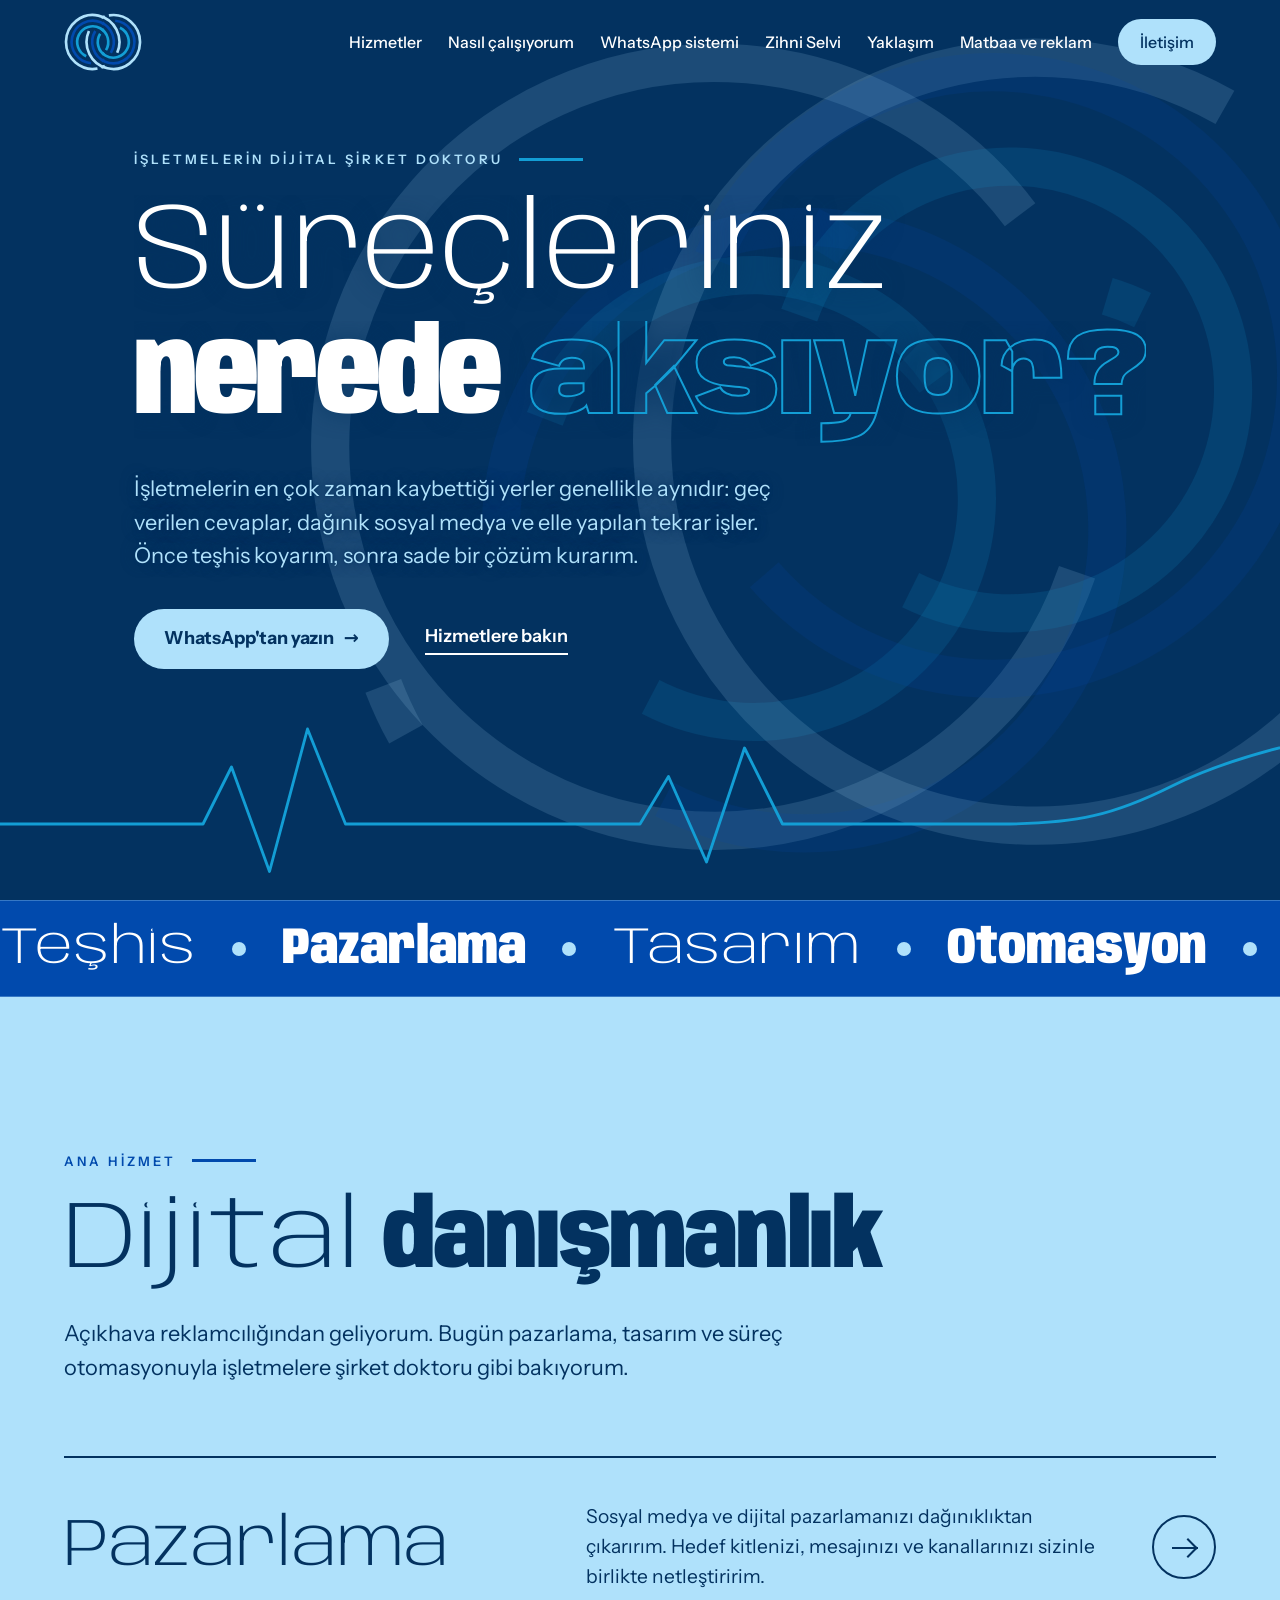
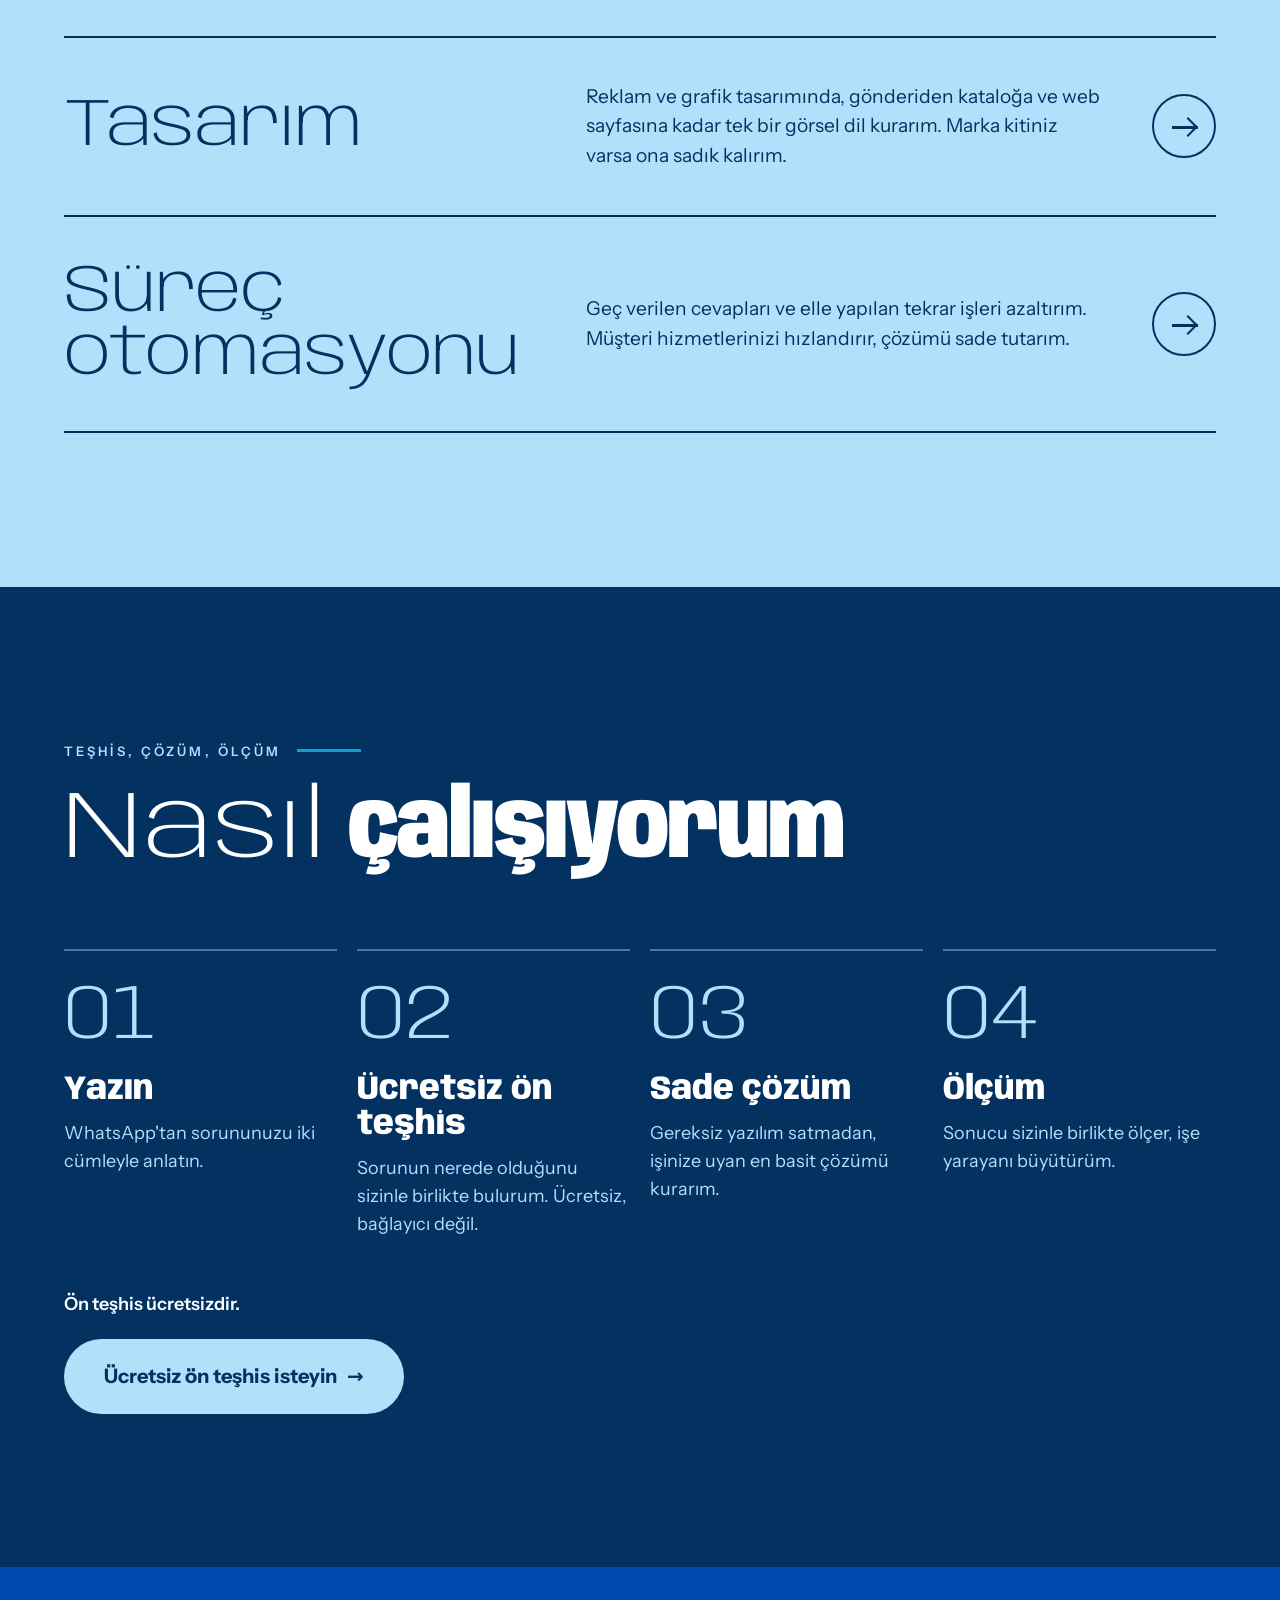
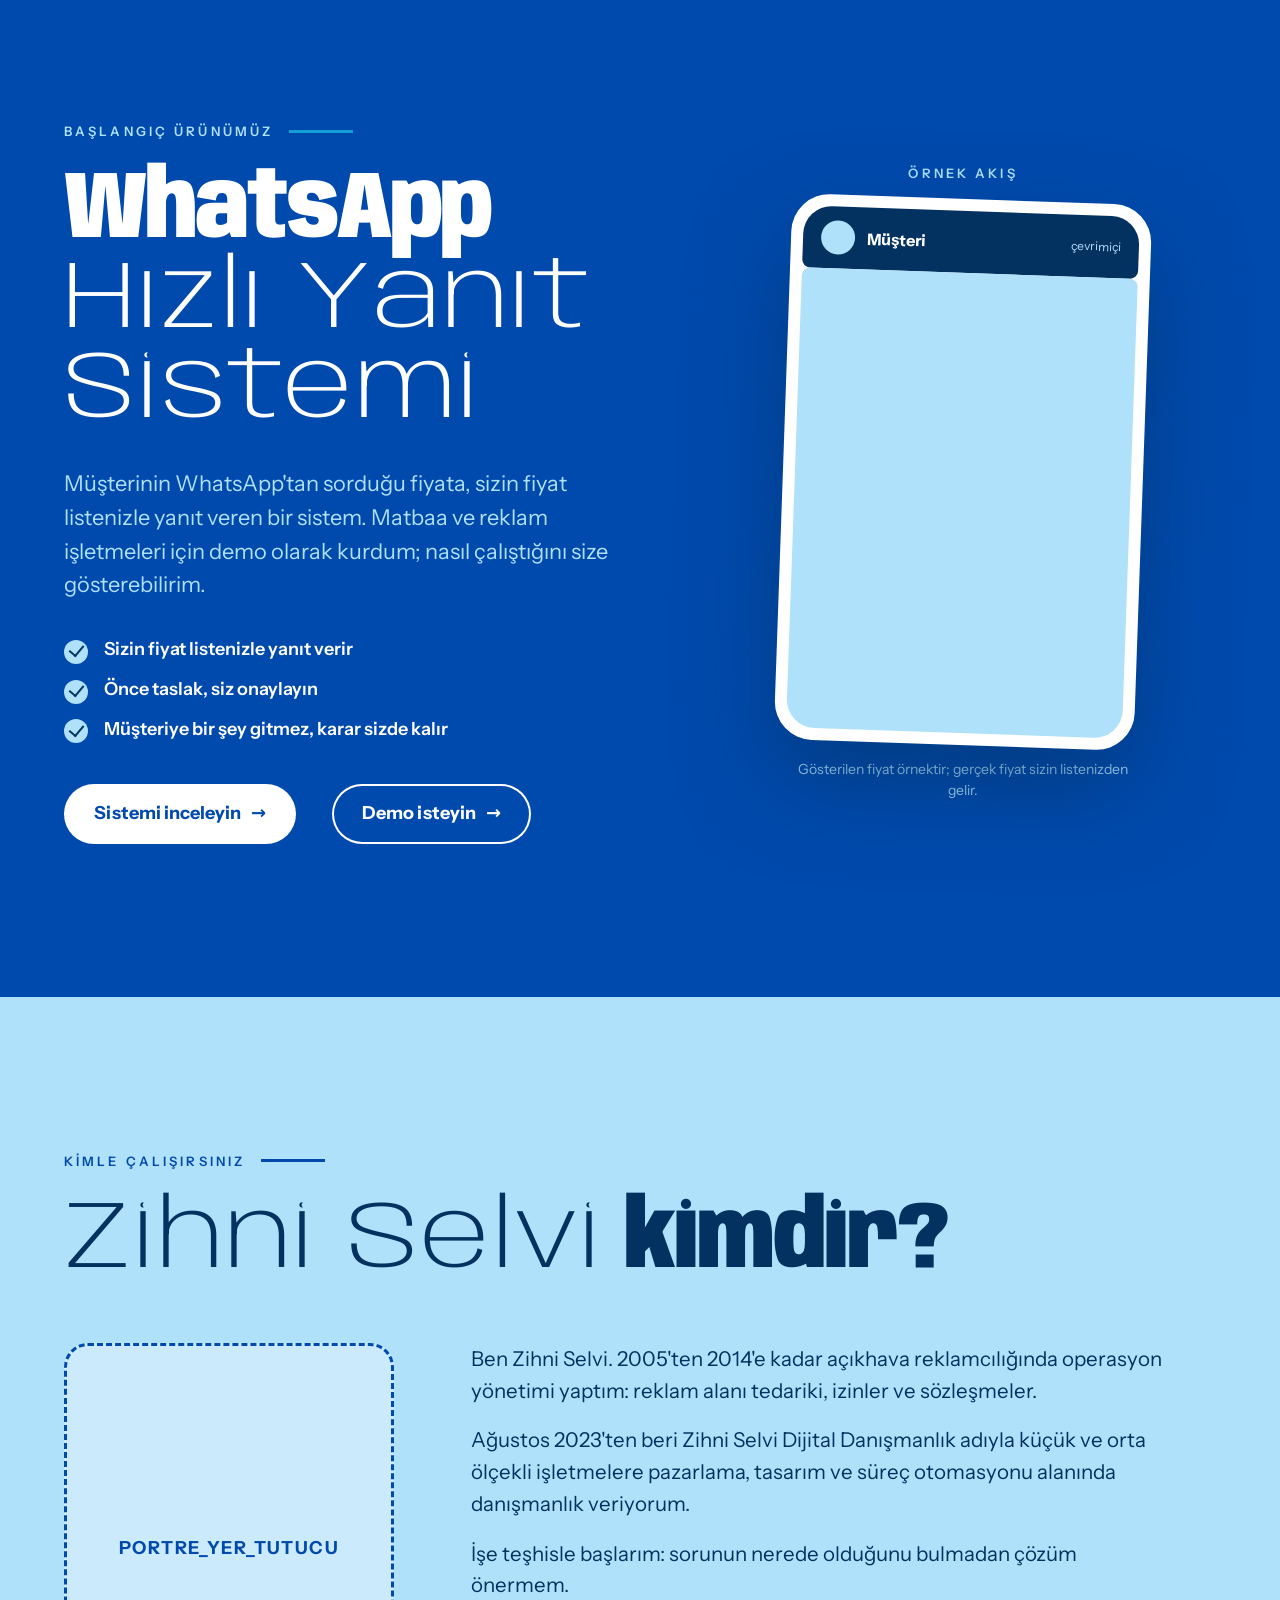
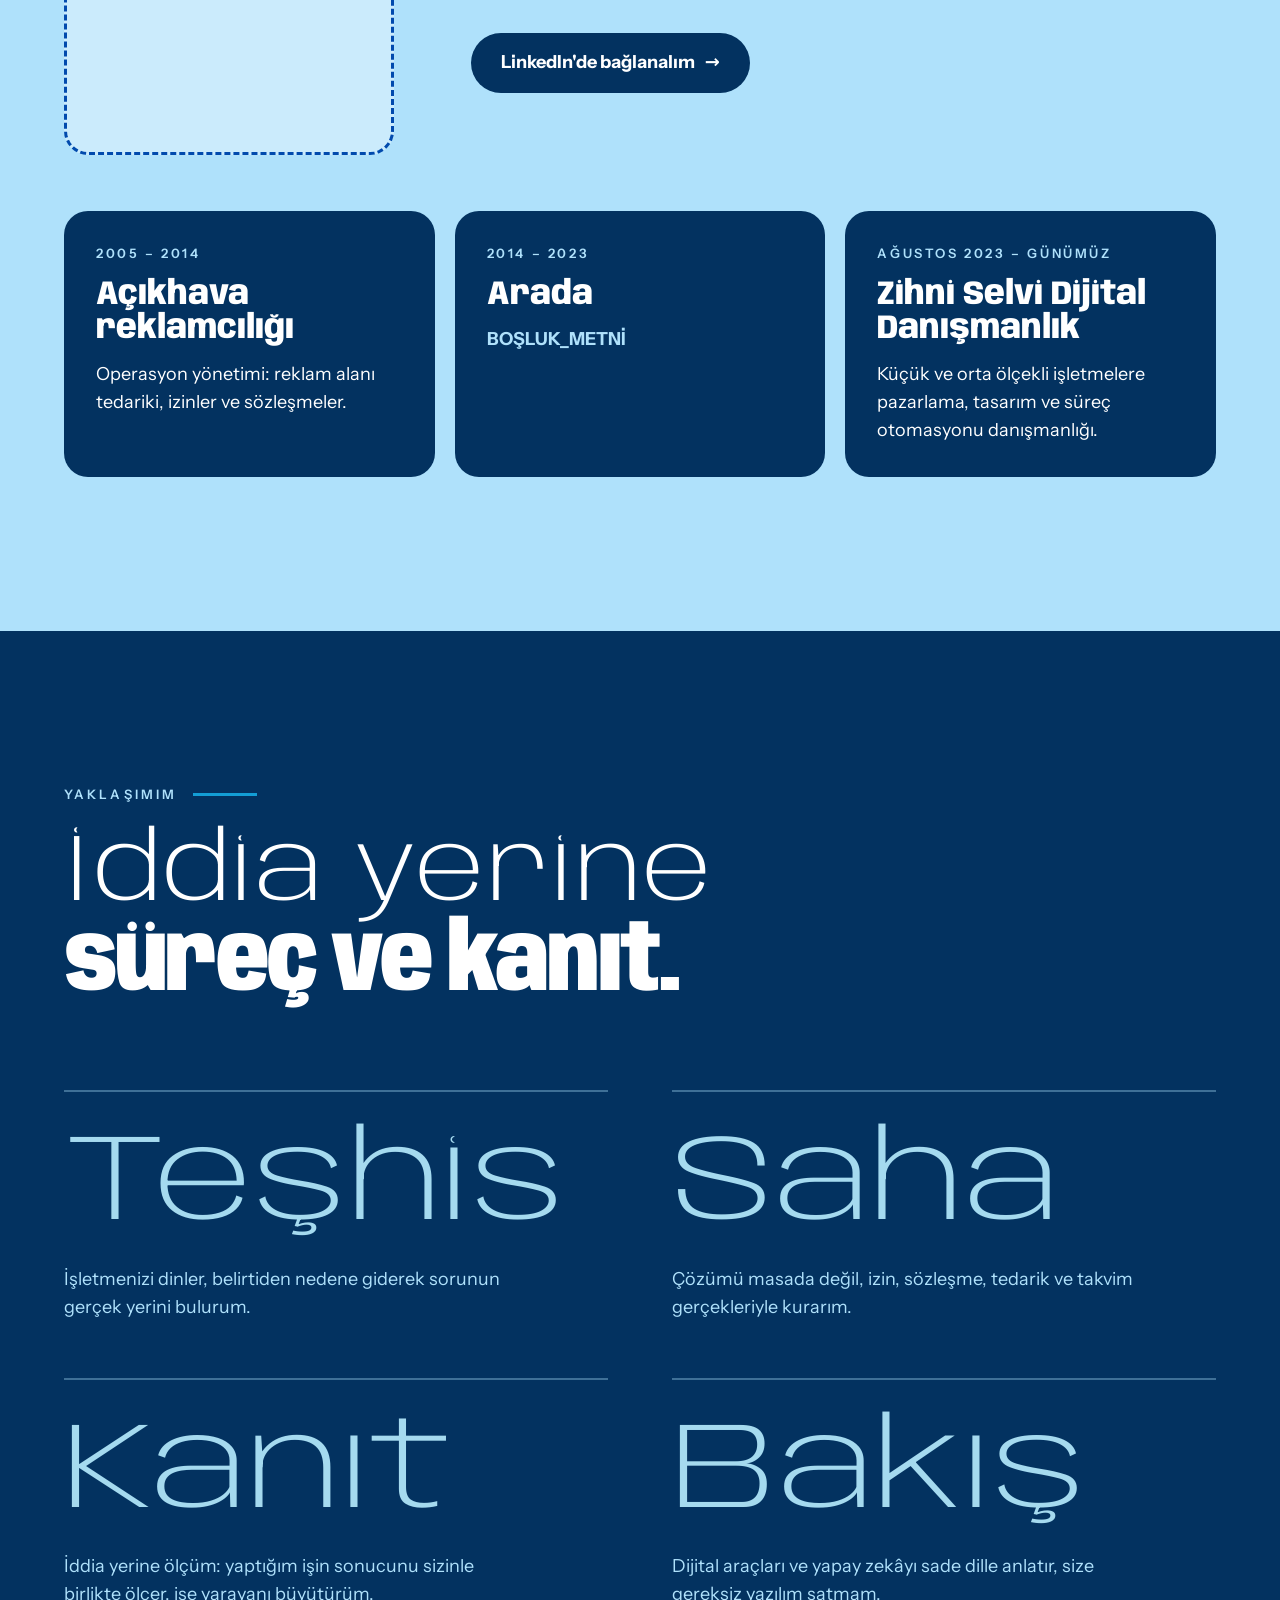
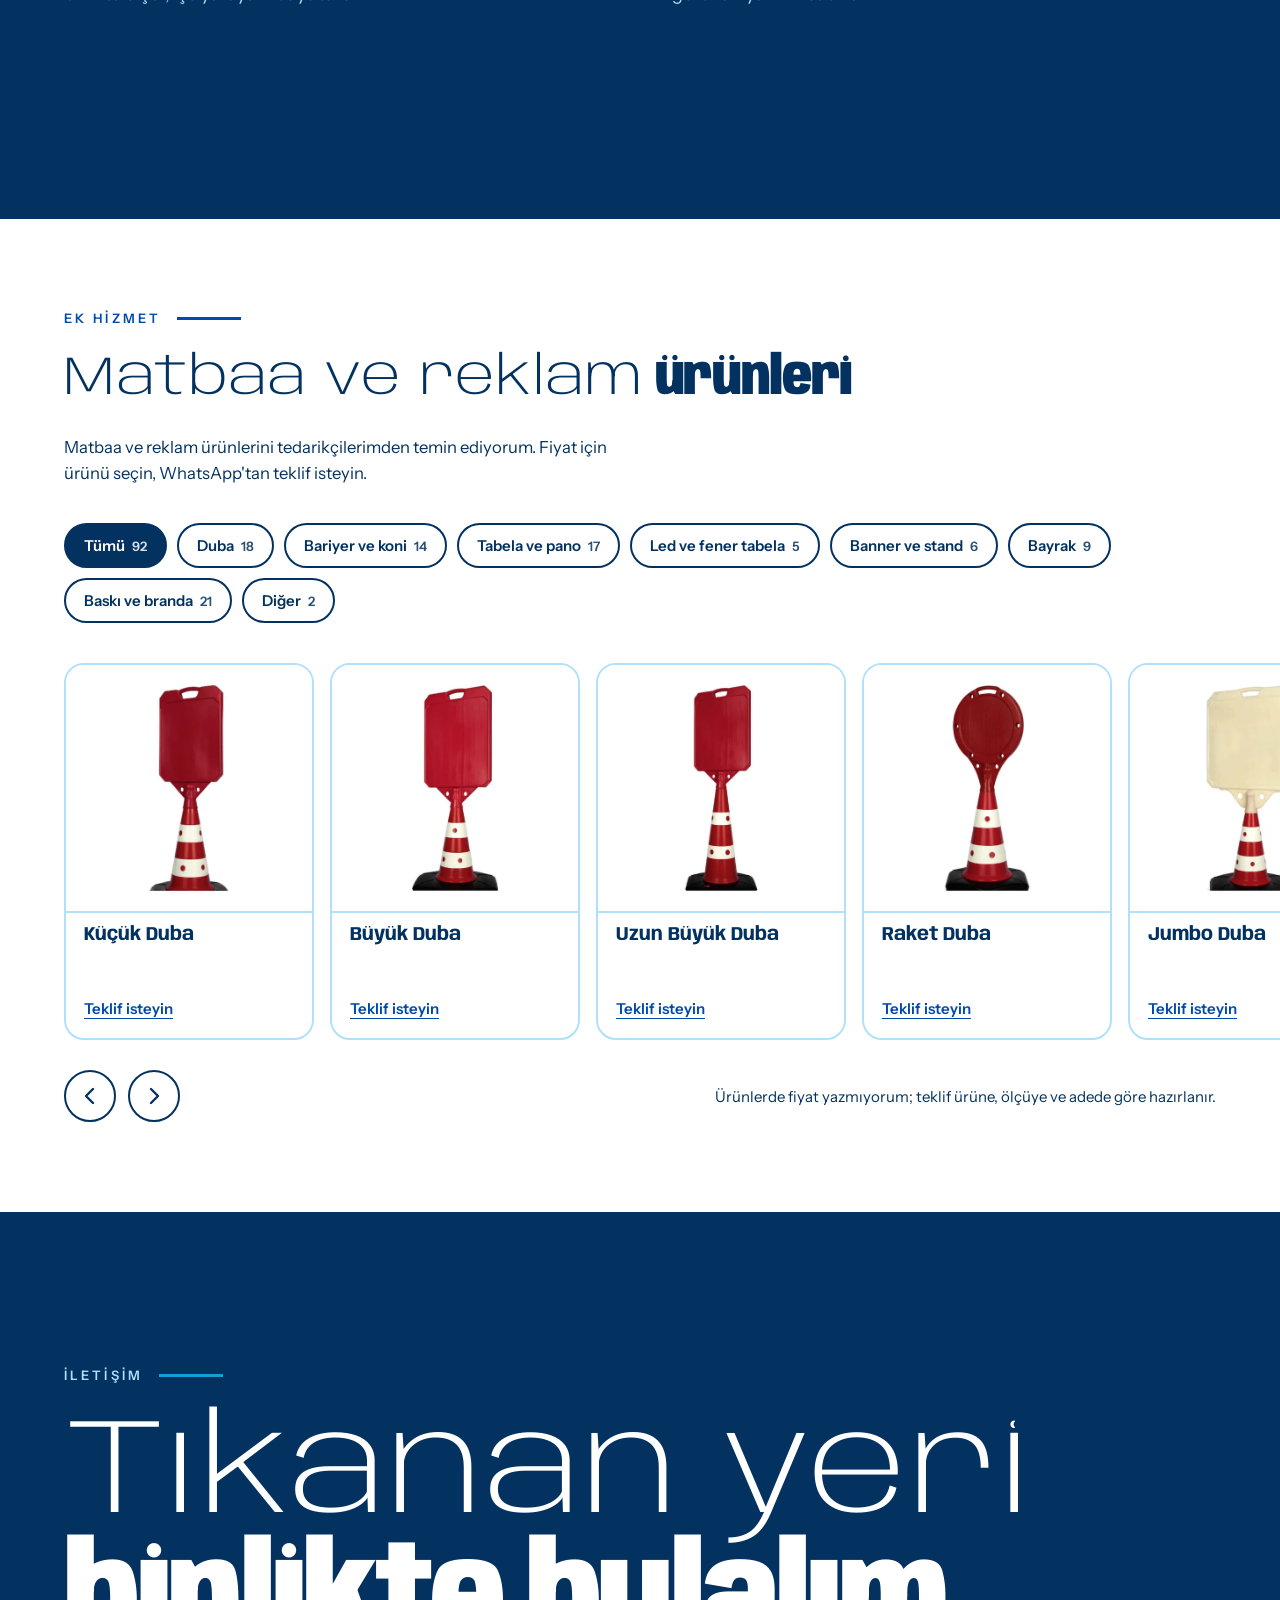
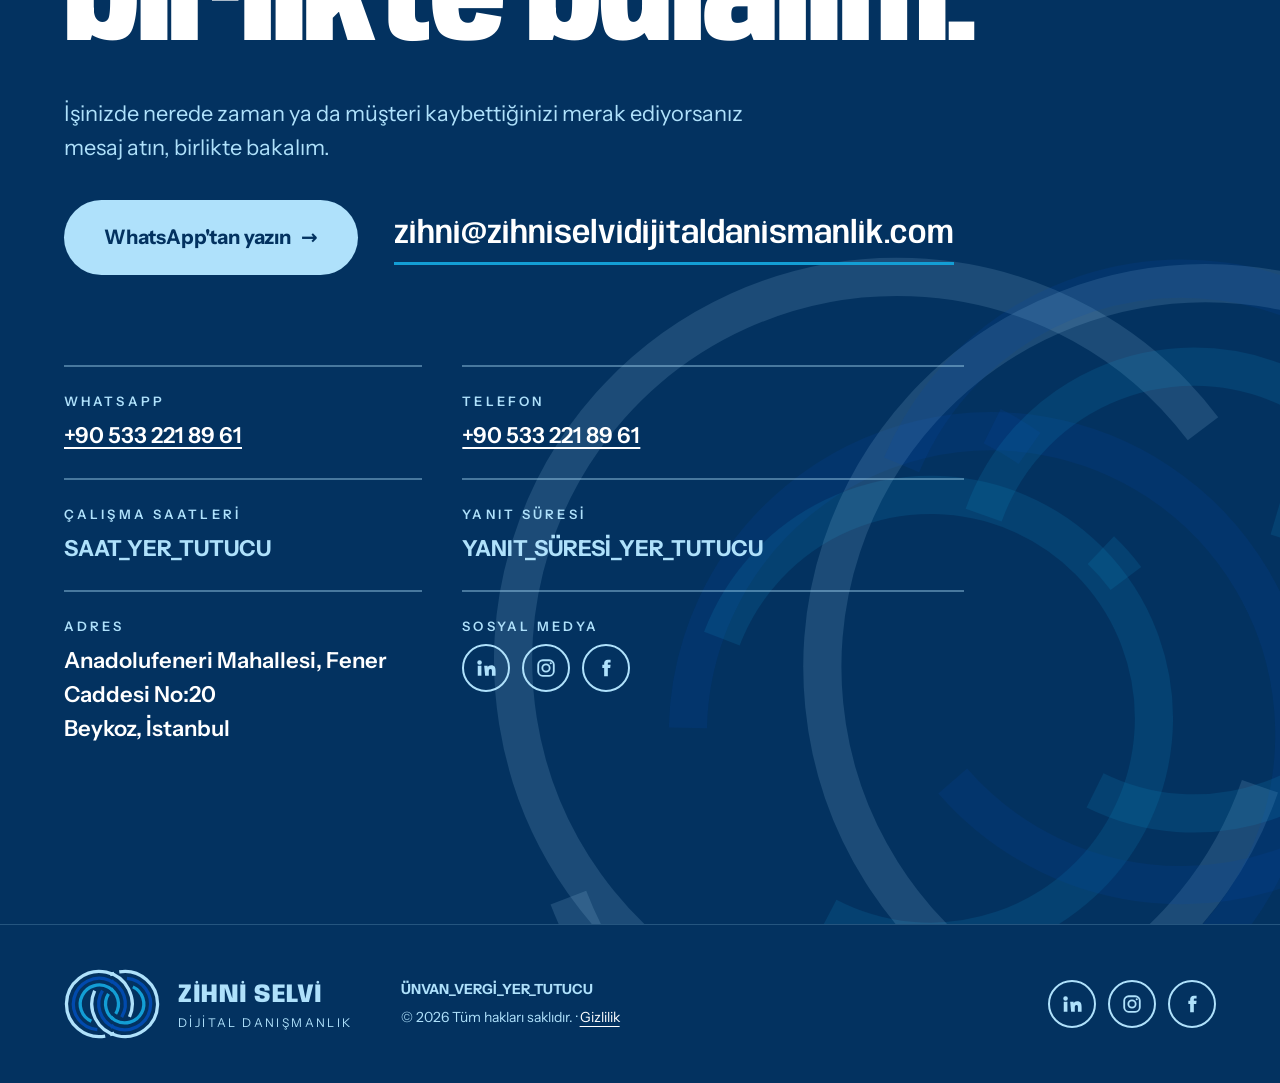
==== commit e824ceb8: "Yaklaşım hover kalınlaşma, ürün yelpazesi 92 ürüne çıkarıldı (Tümü, Led ve fener tabela), sosyal med" ====
--- a/index.html
+++ b/index.html
@@ -32,7 +32,7 @@
 <script>document.documentElement.classList.add('js')</script>
 <noscript><style>.rail__t li[hidden]{display:flex!important}</style></noscript>
 
-<!-- YER TUTUCULAR: LINKEDIN_URL, INSTAGRAM_URL, FACEBOOK_URL, SAAT_YER_TUTUCU gerçek değerlerle değiştirilecek -->
+<!-- YER TUTUCULAR: LINKEDIN_URL, SAAT_YER_TUTUCU gerçek değerlerle değiştirilecek. Instagram ve Facebook adresleri açık aramayla bulundu, Zihni onaylayacak. -->
 <script type="application/ld+json">
 {
   "@context": "https://schema.org",
@@ -53,7 +53,7 @@
   },
   "openingHours": "SAAT_YER_TUTUCU",
   "founder": { "@type": "Person", "name": "Zihni Selvi" },
-  "sameAs": ["LINKEDIN_URL", "INSTAGRAM_URL", "FACEBOOK_URL"]
+  "sameAs": ["LINKEDIN_URL", "https://www.instagram.com/selvizihni/", "https://www.facebook.com/zihniselvidijitaldanismanlik/"]
 }
 </script>
 </head>
@@ -265,12 +265,14 @@
       <h2 class="rv" id="urunler-baslik"><span class="t-thin">Matbaa ve reklam</span> <span class="t-bold">ürünleri</span></h2>
       <p class="lead rv">Matbaa ve reklam ürünlerini tedarikçilerimden temin ediyorum. Fiyat için ürünü seçin, WhatsApp'tan teklif isteyin.</p>
       <ul class="chips rv" id="chips" aria-label="Ürün kategorileri">
-        <li><button class="chip" type="button" data-kat="Duba" aria-pressed="true">Duba <small>18</small></button></li>
-        <li><button class="chip" type="button" data-kat="Tabela ve pano" aria-pressed="false">Tabela ve pano <small>16</small></button></li>
-        <li><button class="chip" type="button" data-kat="Bariyer ve koni" aria-pressed="false">Bariyer ve koni <small>10</small></button></li>
-        <li><button class="chip" type="button" data-kat="Banner ve stand" aria-pressed="false">Banner ve stand <small>5</small></button></li>
-        <li><button class="chip" type="button" data-kat="Baskı ve branda" aria-pressed="false">Baskı ve branda <small>14</small></button></li>
-        <li><button class="chip" type="button" data-kat="Bayrak" aria-pressed="false">Bayrak <small>7</small></button></li>
+        <li><button class="chip" type="button" data-kat="Tümü" aria-pressed="true">Tümü <small>92</small></button></li>
+        <li><button class="chip" type="button" data-kat="Duba" aria-pressed="false">Duba <small>18</small></button></li>
+        <li><button class="chip" type="button" data-kat="Bariyer ve koni" aria-pressed="false">Bariyer ve koni <small>14</small></button></li>
+        <li><button class="chip" type="button" data-kat="Tabela ve pano" aria-pressed="false">Tabela ve pano <small>17</small></button></li>
+        <li><button class="chip" type="button" data-kat="Led ve fener tabela" aria-pressed="false">Led ve fener tabela <small>5</small></button></li>
+        <li><button class="chip" type="button" data-kat="Banner ve stand" aria-pressed="false">Banner ve stand <small>6</small></button></li>
+        <li><button class="chip" type="button" data-kat="Bayrak" aria-pressed="false">Bayrak <small>9</small></button></li>
+        <li><button class="chip" type="button" data-kat="Baskı ve branda" aria-pressed="false">Baskı ve branda <small>21</small></button></li>
         <li><button class="chip" type="button" data-kat="Diğer" aria-pressed="false">Diğer <small>2</small></button></li>
       </ul>
       <p class="sr" id="kat-durum" role="status" aria-live="polite"></p>
@@ -280,75 +282,95 @@
         <li class="card" data-kat="Duba"><img src="images/01-kucuk-duba.webp" width="560" height="560" loading="lazy" decoding="async" alt="Küçük Duba, duba ürünü"><h3>Küçük Duba</h3><a href="https://wa.me/905332218961?text=Merhaba%2C%20K%C3%BC%C3%A7%C3%BCk%20Duba%20i%C3%A7in%20teklif%20almak%20istiyorum." rel="noopener" aria-label="Küçük Duba için teklif isteyin">Teklif isteyin</a></li>
         <li class="card" data-kat="Duba"><img src="images/02-buyuk-duba.webp" width="560" height="560" loading="lazy" decoding="async" alt="Büyük Duba, duba ürünü"><h3>Büyük Duba</h3><a href="https://wa.me/905332218961?text=Merhaba%2C%20B%C3%BCy%C3%BCk%20Duba%20i%C3%A7in%20teklif%20almak%20istiyorum." rel="noopener" aria-label="Büyük Duba için teklif isteyin">Teklif isteyin</a></li>
         <li class="card" data-kat="Duba"><img src="images/03-uzun-buyuk-duba.webp" width="560" height="560" loading="lazy" decoding="async" alt="Uzun Büyük Duba, duba ürünü"><h3>Uzun Büyük Duba</h3><a href="https://wa.me/905332218961?text=Merhaba%2C%20Uzun%20B%C3%BCy%C3%BCk%20Duba%20i%C3%A7in%20teklif%20almak%20istiyorum." rel="noopener" aria-label="Uzun Büyük Duba için teklif isteyin">Teklif isteyin</a></li>
-        <li class="card" data-kat="Tabela ve pano" hidden><img src="images/04-a-tabela.webp" width="560" height="560" loading="lazy" decoding="async" alt="A Tabela, tabela ve pano ürünü"><h3>A Tabela</h3><a href="https://wa.me/905332218961?text=Merhaba%2C%20A%20Tabela%20i%C3%A7in%20teklif%20almak%20istiyorum." rel="noopener" aria-label="A Tabela için teklif isteyin">Teklif isteyin</a></li>
-        <li class="card" data-kat="Duba"><img src="images/05-raket-duba.webp" width="560" height="560" loading="lazy" decoding="async" alt="Raket Duba, duba ürünü"><h3>Raket Duba</h3><a href="https://wa.me/905332218961?text=Merhaba%2C%20Raket%20Duba%20i%C3%A7in%20teklif%20almak%20istiyorum." rel="noopener" aria-label="Raket Duba için teklif isteyin">Teklif isteyin</a></li>
-        <li class="card" data-kat="Tabela ve pano" hidden><img src="images/06-sirin-tabela.webp" width="560" height="560" loading="lazy" decoding="async" alt="Şirin Tabela, tabela ve pano ürünü"><h3>Şirin Tabela</h3><a href="https://wa.me/905332218961?text=Merhaba%2C%20%C5%9Eirin%20Tabela%20i%C3%A7in%20teklif%20almak%20istiyorum." rel="noopener" aria-label="Şirin Tabela için teklif isteyin">Teklif isteyin</a></li>
-        <li class="card" data-kat="Duba"><img src="images/07-jumbo-duba.webp" width="560" height="560" loading="lazy" decoding="async" alt="Jumbo Duba, duba ürünü"><h3>Jumbo Duba</h3><a href="https://wa.me/905332218961?text=Merhaba%2C%20Jumbo%20Duba%20i%C3%A7in%20teklif%20almak%20istiyorum." rel="noopener" aria-label="Jumbo Duba için teklif isteyin">Teklif isteyin</a></li>
-        <li class="card" data-kat="Duba"><img src="images/08-uzun-jumbo-duba.webp" width="560" height="560" loading="lazy" decoding="async" alt="Uzun Jumbo Duba, duba ürünü"><h3>Uzun Jumbo Duba</h3><a href="https://wa.me/905332218961?text=Merhaba%2C%20Uzun%20Jumbo%20Duba%20i%C3%A7in%20teklif%20almak%20istiyorum." rel="noopener" aria-label="Uzun Jumbo Duba için teklif isteyin">Teklif isteyin</a></li>
-        <li class="card" data-kat="Duba"><img src="images/09-uzun-kucuk-duba.webp" width="560" height="560" loading="lazy" decoding="async" alt="Uzun Küçük Duba, duba ürünü"><h3>Uzun Küçük Duba</h3><a href="https://wa.me/905332218961?text=Merhaba%2C%20Uzun%20K%C3%BC%C3%A7%C3%BCk%20Duba%20i%C3%A7in%20teklif%20almak%20istiyorum." rel="noopener" aria-label="Uzun Küçük Duba için teklif isteyin">Teklif isteyin</a></li>
-        <li class="card" data-kat="Duba"><img src="images/10-uzun-raket-duba.webp" width="560" height="560" loading="lazy" decoding="async" alt="Uzun Raket Duba, duba ürünü"><h3>Uzun Raket Duba</h3><a href="https://wa.me/905332218961?text=Merhaba%2C%20Uzun%20Raket%20Duba%20i%C3%A7in%20teklif%20almak%20istiyorum." rel="noopener" aria-label="Uzun Raket Duba için teklif isteyin">Teklif isteyin</a></li>
-        <li class="card" data-kat="Tabela ve pano" hidden><img src="images/11-ac-kapa-tabela.webp" width="560" height="560" loading="lazy" decoding="async" alt="Aç Kapa Tabela, tabela ve pano ürünü"><h3>Aç Kapa Tabela</h3><a href="https://wa.me/905332218961?text=Merhaba%2C%20A%C3%A7%20Kapa%20Tabela%20i%C3%A7in%20teklif%20almak%20istiyorum." rel="noopener" aria-label="Aç Kapa Tabela için teklif isteyin">Teklif isteyin</a></li>
-        <li class="card" data-kat="Duba"><img src="images/12-dikme-duba.webp" width="560" height="560" loading="lazy" decoding="async" alt="Dikme Duba, duba ürünü"><h3>Dikme Duba</h3><a href="https://wa.me/905332218961?text=Merhaba%2C%20Dikme%20Duba%20i%C3%A7in%20teklif%20almak%20istiyorum." rel="noopener" aria-label="Dikme Duba için teklif isteyin">Teklif isteyin</a></li>
-        <li class="card" data-kat="Duba"><img src="images/13-kucuk-baslikli-dikme-duba.webp" width="560" height="560" loading="lazy" decoding="async" alt="Küçük Başlıklı Dikme Duba, duba ürünü"><h3>Küçük Başlıklı Dikme Duba</h3><a href="https://wa.me/905332218961?text=Merhaba%2C%20K%C3%BC%C3%A7%C3%BCk%20Ba%C5%9Fl%C4%B1kl%C4%B1%20Dikme%20Duba%20i%C3%A7in%20teklif%20almak%20istiyorum." rel="noopener" aria-label="Küçük Başlıklı Dikme Duba için teklif isteyin">Teklif isteyin</a></li>
-        <li class="card" data-kat="Duba"><img src="images/14-raket-baslikli-dikme-duba.webp" width="560" height="560" loading="lazy" decoding="async" alt="Raket Başlıklı Dikme Duba, duba ürünü"><h3>Raket Başlıklı Dikme Duba</h3><a href="https://wa.me/905332218961?text=Merhaba%2C%20Raket%20Ba%C5%9Fl%C4%B1kl%C4%B1%20Dikme%20Duba%20i%C3%A7in%20teklif%20almak%20istiyorum." rel="noopener" aria-label="Raket Başlıklı Dikme Duba için teklif isteyin">Teklif isteyin</a></li>
-        <li class="card" data-kat="Duba"><img src="images/15-ok-duba.webp" width="560" height="560" loading="lazy" decoding="async" alt="Ok Duba, duba ürünü"><h3>Ok Duba</h3><a href="https://wa.me/905332218961?text=Merhaba%2C%20Ok%20Duba%20i%C3%A7in%20teklif%20almak%20istiyorum." rel="noopener" aria-label="Ok Duba için teklif isteyin">Teklif isteyin</a></li>
-        <li class="card" data-kat="Duba"><img src="images/16-uzun-ok-duba.webp" width="560" height="560" loading="lazy" decoding="async" alt="Uzun Ok Duba, duba ürünü"><h3>Uzun Ok Duba</h3><a href="https://wa.me/905332218961?text=Merhaba%2C%20Uzun%20Ok%20Duba%20i%C3%A7in%20teklif%20almak%20istiyorum." rel="noopener" aria-label="Uzun Ok Duba için teklif isteyin">Teklif isteyin</a></li>
-        <li class="card" data-kat="Duba"><img src="images/17-haciyatmaz-duba-kucuk-baslikli.webp" width="560" height="560" loading="lazy" decoding="async" alt="Hacıyatmaz Duba Küçük Başlıklı, duba ürünü"><h3>Hacıyatmaz Duba Küçük Başlıklı</h3><a href="https://wa.me/905332218961?text=Merhaba%2C%20Hac%C4%B1yatmaz%20Duba%20K%C3%BC%C3%A7%C3%BCk%20Ba%C5%9Fl%C4%B1kl%C4%B1%20i%C3%A7in%20teklif%20almak%20istiyorum." rel="noopener" aria-label="Hacıyatmaz Duba Küçük Başlıklı için teklif isteyin">Teklif isteyin</a></li>
-        <li class="card" data-kat="Duba"><img src="images/18-haciyatmaz-duba-raket-baslikli.webp" width="560" height="560" loading="lazy" decoding="async" alt="Hacıyatmaz Duba Raket Başlıklı, duba ürünü"><h3>Hacıyatmaz Duba Raket Başlıklı</h3><a href="https://wa.me/905332218961?text=Merhaba%2C%20Hac%C4%B1yatmaz%20Duba%20Raket%20Ba%C5%9Fl%C4%B1kl%C4%B1%20i%C3%A7in%20teklif%20almak%20istiyorum." rel="noopener" aria-label="Hacıyatmaz Duba Raket Başlıklı için teklif isteyin">Teklif isteyin</a></li>
-        <li class="card" data-kat="Duba"><img src="images/19-haciyatmaz-duba-buyuk-baslikli.webp" width="560" height="560" loading="lazy" decoding="async" alt="Hacıyatmaz Duba Büyük Başlıklı, duba ürünü"><h3>Hacıyatmaz Duba Büyük Başlıklı</h3><a href="https://wa.me/905332218961?text=Merhaba%2C%20Hac%C4%B1yatmaz%20Duba%20B%C3%BCy%C3%BCk%20Ba%C5%9Fl%C4%B1kl%C4%B1%20i%C3%A7in%20teklif%20almak%20istiyorum." rel="noopener" aria-label="Hacıyatmaz Duba Büyük Başlıklı için teklif isteyin">Teklif isteyin</a></li>
-        <li class="card" data-kat="Diğer" hidden><img src="images/20-kaygan-zemin.webp" width="560" height="560" loading="lazy" decoding="async" alt="Kaygan Zemin, diğer ürünü"><h3>Kaygan Zemin</h3><a href="https://wa.me/905332218961?text=Merhaba%2C%20Kaygan%20Zemin%20i%C3%A7in%20teklif%20almak%20istiyorum." rel="noopener" aria-label="Kaygan Zemin için teklif isteyin">Teklif isteyin</a></li>
-        <li class="card" data-kat="Diğer" hidden><img src="images/21-firfir.webp" width="560" height="560" loading="lazy" decoding="async" alt="Fırfır, diğer ürünü"><h3>Fırfır</h3><a href="https://wa.me/905332218961?text=Merhaba%2C%20F%C4%B1rf%C4%B1r%20i%C3%A7in%20teklif%20almak%20istiyorum." rel="noopener" aria-label="Fırfır için teklif isteyin">Teklif isteyin</a></li>
-        <li class="card" data-kat="Duba"><img src="images/22-vale-duba.webp" width="560" height="560" loading="lazy" decoding="async" alt="Vale Duba, duba ürünü"><h3>Vale Duba</h3><a href="https://wa.me/905332218961?text=Merhaba%2C%20Vale%20Duba%20i%C3%A7in%20teklif%20almak%20istiyorum." rel="noopener" aria-label="Vale Duba için teklif isteyin">Teklif isteyin</a></li>
-        <li class="card" data-kat="Bariyer ve koni" hidden><img src="images/23-zincir.webp" width="560" height="560" loading="lazy" decoding="async" alt="Zincir, bariyer ve koni ürünü"><h3>Zincir</h3><a href="https://wa.me/905332218961?text=Merhaba%2C%20Zincir%20i%C3%A7in%20teklif%20almak%20istiyorum." rel="noopener" aria-label="Zincir için teklif isteyin">Teklif isteyin</a></li>
-        <li class="card" data-kat="Bariyer ve koni" hidden><img src="images/24-bariyer-duba.webp" width="560" height="560" loading="lazy" decoding="async" alt="Bariyer Duba, bariyer ve koni ürünü"><h3>Bariyer Duba</h3><a href="https://wa.me/905332218961?text=Merhaba%2C%20Bariyer%20Duba%20i%C3%A7in%20teklif%20almak%20istiyorum." rel="noopener" aria-label="Bariyer Duba için teklif isteyin">Teklif isteyin</a></li>
-        <li class="card" data-kat="Bariyer ve koni" hidden><img src="images/25-bariyer-duba-kucuk-baslikli.webp" width="560" height="560" loading="lazy" decoding="async" alt="Bariyer Duba Küçük Başlıklı, bariyer ve koni ürünü"><h3>Bariyer Duba Küçük Başlıklı</h3><a href="https://wa.me/905332218961?text=Merhaba%2C%20Bariyer%20Duba%20K%C3%BC%C3%A7%C3%BCk%20Ba%C5%9Fl%C4%B1kl%C4%B1%20i%C3%A7in%20teklif%20almak%20istiyorum." rel="noopener" aria-label="Bariyer Duba Küçük Başlıklı için teklif isteyin">Teklif isteyin</a></li>
-        <li class="card" data-kat="Bariyer ve koni" hidden><img src="images/26-bariyer-duba-raket-baslikli.webp" width="560" height="560" loading="lazy" decoding="async" alt="Bariyer Duba Raket Başlıklı, bariyer ve koni ürünü"><h3>Bariyer Duba Raket Başlıklı</h3><a href="https://wa.me/905332218961?text=Merhaba%2C%20Bariyer%20Duba%20Raket%20Ba%C5%9Fl%C4%B1kl%C4%B1%20i%C3%A7in%20teklif%20almak%20istiyorum." rel="noopener" aria-label="Bariyer Duba Raket Başlıklı için teklif isteyin">Teklif isteyin</a></li>
-        <li class="card" data-kat="Bariyer ve koni" hidden><img src="images/27-uzun-bariyer-duba.webp" width="560" height="560" loading="lazy" decoding="async" alt="Uzun Bariyer Duba, bariyer ve koni ürünü"><h3>Uzun Bariyer Duba</h3><a href="https://wa.me/905332218961?text=Merhaba%2C%20Uzun%20Bariyer%20Duba%20i%C3%A7in%20teklif%20almak%20istiyorum." rel="noopener" aria-label="Uzun Bariyer Duba için teklif isteyin">Teklif isteyin</a></li>
-        <li class="card" data-kat="Tabela ve pano" data-yer-tutucu="GÖRSEL_YER_TUTUCU" hidden><img src="images/28-ruzgar-tabela.webp" width="560" height="560" loading="lazy" decoding="async" alt="Rüzgar Tabela, tabela ve pano ürünü (görsel hazırlanıyor)"><h3>Rüzgar Tabela</h3><a href="https://wa.me/905332218961?text=Merhaba%2C%20R%C3%BCzgar%20Tabela%20i%C3%A7in%20teklif%20almak%20istiyorum." rel="noopener" aria-label="Rüzgar Tabela için teklif isteyin">Teklif isteyin</a></li>
-        <li class="card" data-kat="Tabela ve pano" hidden><img src="images/29-yayli-ruzgar-pano.webp" width="560" height="560" loading="lazy" decoding="async" alt="Yaylı Rüzgar Pano, tabela ve pano ürünü"><h3>Yaylı Rüzgar Pano</h3><a href="https://wa.me/905332218961?text=Merhaba%2C%20Yayl%C4%B1%20R%C3%BCzgar%20Pano%20i%C3%A7in%20teklif%20almak%20istiyorum." rel="noopener" aria-label="Yaylı Rüzgar Pano için teklif isteyin">Teklif isteyin</a></li>
-        <li class="card" data-kat="Tabela ve pano" hidden><img src="images/30-aluminyum-a-pano.webp" width="560" height="560" loading="lazy" decoding="async" alt="Alüminyum A Pano, tabela ve pano ürünü"><h3>Alüminyum A Pano</h3><a href="https://wa.me/905332218961?text=Merhaba%2C%20Al%C3%BCminyum%20A%20Pano%20i%C3%A7in%20teklif%20almak%20istiyorum." rel="noopener" aria-label="Alüminyum A Pano için teklif isteyin">Teklif isteyin</a></li>
-        <li class="card" data-kat="Tabela ve pano" hidden><img src="images/31-yer-tipi-poster-pano.webp" width="560" height="560" loading="lazy" decoding="async" alt="Yer Tipi Poster Pano, tabela ve pano ürünü"><h3>Yer Tipi Poster Pano</h3><a href="https://wa.me/905332218961?text=Merhaba%2C%20Yer%20Tipi%20Poster%20Pano%20i%C3%A7in%20teklif%20almak%20istiyorum." rel="noopener" aria-label="Yer Tipi Poster Pano için teklif isteyin">Teklif isteyin</a></li>
-        <li class="card" data-kat="Tabela ve pano" hidden><img src="images/32-uzun-yer-tipi-poster-pano.webp" width="560" height="560" loading="lazy" decoding="async" alt="Uzun Yer Tipi Poster Pano, tabela ve pano ürünü"><h3>Uzun Yer Tipi Poster Pano</h3><a href="https://wa.me/905332218961?text=Merhaba%2C%20Uzun%20Yer%20Tipi%20Poster%20Pano%20i%C3%A7in%20teklif%20almak%20istiyorum." rel="noopener" aria-label="Uzun Yer Tipi Poster Pano için teklif isteyin">Teklif isteyin</a></li>
-        <li class="card" data-kat="Tabela ve pano" hidden><img src="images/33-cerceveler.webp" width="560" height="560" loading="lazy" decoding="async" alt="Çerçeveler, tabela ve pano ürünü"><h3>Çerçeveler</h3><a href="https://wa.me/905332218961?text=Merhaba%2C%20%C3%87er%C3%A7eveler%20i%C3%A7in%20teklif%20almak%20istiyorum." rel="noopener" aria-label="Çerçeveler için teklif isteyin">Teklif isteyin</a></li>
-        <li class="card" data-kat="Banner ve stand" hidden><img src="images/34-roll-up.webp" width="560" height="560" loading="lazy" decoding="async" alt="Roll Up, banner ve stand ürünü"><h3>Roll Up</h3><a href="https://wa.me/905332218961?text=Merhaba%2C%20Roll%20Up%20i%C3%A7in%20teklif%20almak%20istiyorum." rel="noopener" aria-label="Roll Up için teklif isteyin">Teklif isteyin</a></li>
-        <li class="card" data-kat="Banner ve stand" hidden><img src="images/35-x-banner-ayarlanabilir.webp" width="560" height="560" loading="lazy" decoding="async" alt="X Banner Ayarlanabilir, banner ve stand ürünü"><h3>X Banner Ayarlanabilir</h3><a href="https://wa.me/905332218961?text=Merhaba%2C%20X%20Banner%20Ayarlanabilir%20i%C3%A7in%20teklif%20almak%20istiyorum." rel="noopener" aria-label="X Banner Ayarlanabilir için teklif isteyin">Teklif isteyin</a></li>
-        <li class="card" data-kat="Banner ve stand" hidden><img src="images/36-tanitim-standi.webp" width="560" height="560" loading="lazy" decoding="async" alt="Tanıtım Standı, banner ve stand ürünü"><h3>Tanıtım Standı</h3><a href="https://wa.me/905332218961?text=Merhaba%2C%20Tan%C4%B1t%C4%B1m%20Stand%C4%B1%20i%C3%A7in%20teklif%20almak%20istiyorum." rel="noopener" aria-label="Tanıtım Standı için teklif isteyin">Teklif isteyin</a></li>
-        <li class="card" data-kat="Baskı ve branda" hidden><img src="images/37-arac-magneti.webp" width="560" height="560" loading="lazy" decoding="async" alt="Araç Magneti, baskı ve branda ürünü"><h3>Araç Magneti</h3><a href="https://wa.me/905332218961?text=Merhaba%2C%20Ara%C3%A7%20Magneti%20i%C3%A7in%20teklif%20almak%20istiyorum." rel="noopener" aria-label="Araç Magneti için teklif isteyin">Teklif isteyin</a></li>
-        <li class="card" data-kat="Bariyer ve koni" hidden><img src="images/38-metal-bariyer.webp" width="560" height="560" loading="lazy" decoding="async" alt="Metal Bariyer, bariyer ve koni ürünü"><h3>Metal Bariyer</h3><a href="https://wa.me/905332218961?text=Merhaba%2C%20Metal%20Bariyer%20i%C3%A7in%20teklif%20almak%20istiyorum." rel="noopener" aria-label="Metal Bariyer için teklif isteyin">Teklif isteyin</a></li>
-        <li class="card" data-kat="Bariyer ve koni" hidden><img src="images/39-serit-bariyer.webp" width="560" height="560" loading="lazy" decoding="async" alt="Şerit Bariyer, bariyer ve koni ürünü"><h3>Şerit Bariyer</h3><a href="https://wa.me/905332218961?text=Merhaba%2C%20%C5%9Eerit%20Bariyer%20i%C3%A7in%20teklif%20almak%20istiyorum." rel="noopener" aria-label="Şerit Bariyer için teklif isteyin">Teklif isteyin</a></li>
-        <li class="card" data-kat="Bariyer ve koni" hidden><img src="images/40-delinator.webp" width="560" height="560" loading="lazy" decoding="async" alt="Delinatör, bariyer ve koni ürünü"><h3>Delinatör</h3><a href="https://wa.me/905332218961?text=Merhaba%2C%20Delinat%C3%B6r%20i%C3%A7in%20teklif%20almak%20istiyorum." rel="noopener" aria-label="Delinatör için teklif isteyin">Teklif isteyin</a></li>
-        <li class="card" data-kat="Bariyer ve koni" hidden><img src="images/41-trafik-konisi.webp" width="560" height="560" loading="lazy" decoding="async" alt="Trafik Konisi, bariyer ve koni ürünü"><h3>Trafik Konisi</h3><a href="https://wa.me/905332218961?text=Merhaba%2C%20Trafik%20Konisi%20i%C3%A7in%20teklif%20almak%20istiyorum." rel="noopener" aria-label="Trafik Konisi için teklif isteyin">Teklif isteyin</a></li>
-        <li class="card" data-kat="Bayrak" data-yer-tutucu="GÖRSEL_YER_TUTUCU" hidden><img src="images/42-yelken-bayrak-eko.webp" width="560" height="560" loading="lazy" decoding="async" alt="Yelken Bayrak Eko, bayrak ürünü (görsel hazırlanıyor)"><h3>Yelken Bayrak Eko</h3><a href="https://wa.me/905332218961?text=Merhaba%2C%20Yelken%20Bayrak%20Eko%20i%C3%A7in%20teklif%20almak%20istiyorum." rel="noopener" aria-label="Yelken Bayrak Eko için teklif isteyin">Teklif isteyin</a></li>
-        <li class="card" data-kat="Bayrak" hidden><img src="images/43-susleme-bayrak.webp" width="560" height="560" loading="lazy" decoding="async" alt="Süsleme Bayrak, bayrak ürünü"><h3>Süsleme Bayrak</h3><a href="https://wa.me/905332218961?text=Merhaba%2C%20S%C3%BCsleme%20Bayrak%20i%C3%A7in%20teklif%20almak%20istiyorum." rel="noopener" aria-label="Süsleme Bayrak için teklif isteyin">Teklif isteyin</a></li>
-        <li class="card" data-kat="Bariyer ve koni" hidden><img src="images/44-ezilmez-taban.webp" width="560" height="560" loading="lazy" decoding="async" alt="Ezilmez Taban, bariyer ve koni ürünü"><h3>Ezilmez Taban</h3><a href="https://wa.me/905332218961?text=Merhaba%2C%20Ezilmez%20Taban%20i%C3%A7in%20teklif%20almak%20istiyorum." rel="noopener" aria-label="Ezilmez Taban için teklif isteyin">Teklif isteyin</a></li>
-        <li class="card" data-kat="Bayrak" hidden><img src="images/45-toren-bayragi.webp" width="560" height="560" loading="lazy" decoding="async" alt="Tören Bayrağı, bayrak ürünü"><h3>Tören Bayrağı</h3><a href="https://wa.me/905332218961?text=Merhaba%2C%20T%C3%B6ren%20Bayra%C4%9F%C4%B1%20i%C3%A7in%20teklif%20almak%20istiyorum." rel="noopener" aria-label="Tören Bayrağı için teklif isteyin">Teklif isteyin</a></li>
-        <li class="card" data-kat="Bayrak" hidden><img src="images/46-arac-cam-bayragi.webp" width="560" height="560" loading="lazy" decoding="async" alt="Araç Cam Bayrağı, bayrak ürünü"><h3>Araç Cam Bayrağı</h3><a href="https://wa.me/905332218961?text=Merhaba%2C%20Ara%C3%A7%20Cam%20Bayra%C4%9F%C4%B1%20i%C3%A7in%20teklif%20almak%20istiyorum." rel="noopener" aria-label="Araç Cam Bayrağı için teklif isteyin">Teklif isteyin</a></li>
-        <li class="card" data-kat="Bayrak" hidden><img src="images/47-makam-bayragi.webp" width="560" height="560" loading="lazy" decoding="async" alt="Makam Bayrağı, bayrak ürünü"><h3>Makam Bayrağı</h3><a href="https://wa.me/905332218961?text=Merhaba%2C%20Makam%20Bayra%C4%9F%C4%B1%20i%C3%A7in%20teklif%20almak%20istiyorum." rel="noopener" aria-label="Makam Bayrağı için teklif isteyin">Teklif isteyin</a></li>
-        <li class="card" data-kat="Bayrak" hidden><img src="images/48-turk-bayragi.webp" width="560" height="560" loading="lazy" decoding="async" alt="Türk Bayrağı, bayrak ürünü"><h3>Türk Bayrağı</h3><a href="https://wa.me/905332218961?text=Merhaba%2C%20T%C3%BCrk%20Bayra%C4%9F%C4%B1%20i%C3%A7in%20teklif%20almak%20istiyorum." rel="noopener" aria-label="Türk Bayrağı için teklif isteyin">Teklif isteyin</a></li>
-        <li class="card" data-kat="Bayrak" hidden><img src="images/49-masa-bayragi.webp" width="560" height="560" loading="lazy" decoding="async" alt="Masa Bayrağı, bayrak ürünü"><h3>Masa Bayrağı</h3><a href="https://wa.me/905332218961?text=Merhaba%2C%20Masa%20Bayra%C4%9F%C4%B1%20i%C3%A7in%20teklif%20almak%20istiyorum." rel="noopener" aria-label="Masa Bayrağı için teklif isteyin">Teklif isteyin</a></li>
-        <li class="card" data-kat="Baskı ve branda" data-yer-tutucu="GÖRSEL_YER_TUTUCU" hidden><img src="images/50-raket-baski.webp" width="560" height="560" loading="lazy" decoding="async" alt="Raket Baskı, baskı ve branda ürünü (görsel hazırlanıyor)"><h3>Raket Baskı</h3><a href="https://wa.me/905332218961?text=Merhaba%2C%20Raket%20Bask%C4%B1%20i%C3%A7in%20teklif%20almak%20istiyorum." rel="noopener" aria-label="Raket Baskı için teklif isteyin">Teklif isteyin</a></li>
-        <li class="card" data-kat="Baskı ve branda" data-yer-tutucu="GÖRSEL_YER_TUTUCU" hidden><img src="images/51-billboard-baski.webp" width="560" height="560" loading="lazy" decoding="async" alt="Billboard Baskı, baskı ve branda ürünü (görsel hazırlanıyor)"><h3>Billboard Baskı</h3><a href="https://wa.me/905332218961?text=Merhaba%2C%20Billboard%20Bask%C4%B1%20i%C3%A7in%20teklif%20almak%20istiyorum." rel="noopener" aria-label="Billboard Baskı için teklif isteyin">Teklif isteyin</a></li>
-        <li class="card" data-kat="Baskı ve branda" hidden><img src="images/52-laminasyon.webp" width="560" height="560" loading="lazy" decoding="async" alt="Laminasyon, baskı ve branda ürünü"><h3>Laminasyon</h3><a href="https://wa.me/905332218961?text=Merhaba%2C%20Laminasyon%20i%C3%A7in%20teklif%20almak%20istiyorum." rel="noopener" aria-label="Laminasyon için teklif isteyin">Teklif isteyin</a></li>
-        <li class="card" data-kat="Baskı ve branda" hidden><img src="images/53-kesim.webp" width="560" height="560" loading="lazy" decoding="async" alt="Kesim, baskı ve branda ürünü"><h3>Kesim</h3><a href="https://wa.me/905332218961?text=Merhaba%2C%20Kesim%20i%C3%A7in%20teklif%20almak%20istiyorum." rel="noopener" aria-label="Kesim için teklif isteyin">Teklif isteyin</a></li>
-        <li class="card" data-kat="Baskı ve branda" hidden><img src="images/54-reflektifli-branda.webp" width="560" height="560" loading="lazy" decoding="async" alt="Reflektifli Branda, baskı ve branda ürünü"><h3>Reflektifli Branda</h3><a href="https://wa.me/905332218961?text=Merhaba%2C%20Reflektifli%20Branda%20i%C3%A7in%20teklif%20almak%20istiyorum." rel="noopener" aria-label="Reflektifli Branda için teklif isteyin">Teklif isteyin</a></li>
-        <li class="card" data-kat="Baskı ve branda" hidden><img src="images/55-baskili-duvar-kagidi.webp" width="560" height="560" loading="lazy" decoding="async" alt="Baskılı Duvar Kağıdı, baskı ve branda ürünü"><h3>Baskılı Duvar Kağıdı</h3><a href="https://wa.me/905332218961?text=Merhaba%2C%20Bask%C4%B1l%C4%B1%20Duvar%20Ka%C4%9F%C4%B1d%C4%B1%20i%C3%A7in%20teklif%20almak%20istiyorum." rel="noopener" aria-label="Baskılı Duvar Kağıdı için teklif isteyin">Teklif isteyin</a></li>
-        <li class="card" data-kat="Baskı ve branda" data-yer-tutucu="GÖRSEL_YER_TUTUCU" hidden><img src="images/56-5-mt-baski.webp" width="560" height="560" loading="lazy" decoding="async" alt="5 Mt. Baskı, baskı ve branda ürünü (görsel hazırlanıyor)"><h3>5 Mt. Baskı</h3><a href="https://wa.me/905332218961?text=Merhaba%2C%205%20Mt.%20Bask%C4%B1%20i%C3%A7in%20teklif%20almak%20istiyorum." rel="noopener" aria-label="5 Mt. Baskı için teklif isteyin">Teklif isteyin</a></li>
-        <li class="card" data-kat="Baskı ve branda" data-yer-tutucu="GÖRSEL_YER_TUTUCU" hidden><img src="images/57-fason-dijital-baski.webp" width="560" height="560" loading="lazy" decoding="async" alt="Fason Dijital Baskı, baskı ve branda ürünü (görsel hazırlanıyor)"><h3>Fason Dijital Baskı</h3><a href="https://wa.me/905332218961?text=Merhaba%2C%20Fason%20Dijital%20Bask%C4%B1%20i%C3%A7in%20teklif%20almak%20istiyorum." rel="noopener" aria-label="Fason Dijital Baskı için teklif isteyin">Teklif isteyin</a></li>
-        <li class="card" data-kat="Baskı ve branda" hidden><img src="images/58-metrajli-satis.webp" width="560" height="560" loading="lazy" decoding="async" alt="Metrajlı Satış, baskı ve branda ürünü"><h3>Metrajlı Satış</h3><a href="https://wa.me/905332218961?text=Merhaba%2C%20Metrajl%C4%B1%20Sat%C4%B1%C5%9F%20i%C3%A7in%20teklif%20almak%20istiyorum." rel="noopener" aria-label="Metrajlı Satış için teklif isteyin">Teklif isteyin</a></li>
-        <li class="card" data-kat="Baskı ve branda" hidden><img src="images/59-canvas-tablo.webp" width="560" height="560" loading="lazy" decoding="async" alt="Canvas Tablo, baskı ve branda ürünü"><h3>Canvas Tablo</h3><a href="https://wa.me/905332218961?text=Merhaba%2C%20Canvas%20Tablo%20i%C3%A7in%20teklif%20almak%20istiyorum." rel="noopener" aria-label="Canvas Tablo için teklif isteyin">Teklif isteyin</a></li>
-        <li class="card" data-kat="Baskı ve branda" hidden><img src="images/60-dekota.webp" width="560" height="560" loading="lazy" decoding="async" alt="Dekota, baskı ve branda ürünü"><h3>Dekota</h3><a href="https://wa.me/905332218961?text=Merhaba%2C%20Dekota%20i%C3%A7in%20teklif%20almak%20istiyorum." rel="noopener" aria-label="Dekota için teklif isteyin">Teklif isteyin</a></li>
-        <li class="card" data-kat="Baskı ve branda" hidden><img src="images/61-kompozit.webp" width="560" height="560" loading="lazy" decoding="async" alt="Kompozit, baskı ve branda ürünü"><h3>Kompozit</h3><a href="https://wa.me/905332218961?text=Merhaba%2C%20Kompozit%20i%C3%A7in%20teklif%20almak%20istiyorum." rel="noopener" aria-label="Kompozit için teklif isteyin">Teklif isteyin</a></li>
-        <li class="card" data-kat="Tabela ve pano" hidden><img src="images/62-windpro-isikli-ledli.webp" width="560" height="560" loading="lazy" decoding="async" alt="Windpro Işıklı Ledli, tabela ve pano ürünü"><h3>Windpro Işıklı Ledli</h3><a href="https://wa.me/905332218961?text=Merhaba%2C%20Windpro%20I%C5%9F%C4%B1kl%C4%B1%20Ledli%20i%C3%A7in%20teklif%20almak%20istiyorum." rel="noopener" aria-label="Windpro Işıklı Ledli için teklif isteyin">Teklif isteyin</a></li>
-        <li class="card" data-kat="Tabela ve pano" data-yer-tutucu="GÖRSEL_YER_TUTUCU" hidden><img src="images/63-fener-tabela.webp" width="560" height="560" loading="lazy" decoding="async" alt="Fener Tabela, tabela ve pano ürünü (görsel hazırlanıyor)"><h3>Fener Tabela</h3><a href="https://wa.me/905332218961?text=Merhaba%2C%20Fener%20Tabela%20i%C3%A7in%20teklif%20almak%20istiyorum." rel="noopener" aria-label="Fener Tabela için teklif isteyin">Teklif isteyin</a></li>
-        <li class="card" data-kat="Baskı ve branda" data-yer-tutucu="GÖRSEL_YER_TUTUCU" hidden><img src="images/64-ledbox-baskisi.webp" width="560" height="560" loading="lazy" decoding="async" alt="Ledbox Baskısı, baskı ve branda ürünü (görsel hazırlanıyor)"><h3>Ledbox Baskısı</h3><a href="https://wa.me/905332218961?text=Merhaba%2C%20Ledbox%20Bask%C4%B1s%C4%B1%20i%C3%A7in%20teklif%20almak%20istiyorum." rel="noopener" aria-label="Ledbox Baskısı için teklif isteyin">Teklif isteyin</a></li>
-        <li class="card" data-kat="Tabela ve pano" hidden><img src="images/65-buy-max-ledbox.webp" width="560" height="560" loading="lazy" decoding="async" alt="Buy Max Ledbox, tabela ve pano ürünü"><h3>Buy Max Ledbox</h3><a href="https://wa.me/905332218961?text=Merhaba%2C%20Buy%20Max%20Ledbox%20i%C3%A7in%20teklif%20almak%20istiyorum." rel="noopener" aria-label="Buy Max Ledbox için teklif isteyin">Teklif isteyin</a></li>
-        <li class="card" data-kat="Duba"><img src="images/66-master-sign-board-duba.webp" width="560" height="560" loading="lazy" decoding="async" alt="Master Sign Board Duba, duba ürünü"><h3>Master Sign Board Duba</h3><a href="https://wa.me/905332218961?text=Merhaba%2C%20Master%20Sign%20Board%20Duba%20i%C3%A7in%20teklif%20almak%20istiyorum." rel="noopener" aria-label="Master Sign Board Duba için teklif isteyin">Teklif isteyin</a></li>
-        <li class="card" data-kat="Tabela ve pano" hidden><img src="images/67-menu-panosu.webp" width="560" height="560" loading="lazy" decoding="async" alt="Menü Panosu, tabela ve pano ürünü"><h3>Menü Panosu</h3><a href="https://wa.me/905332218961?text=Merhaba%2C%20Men%C3%BC%20Panosu%20i%C3%A7in%20teklif%20almak%20istiyorum." rel="noopener" aria-label="Menü Panosu için teklif isteyin">Teklif isteyin</a></li>
-        <li class="card" data-kat="Tabela ve pano" hidden><img src="images/68-wind-pro.webp" width="560" height="560" loading="lazy" decoding="async" alt="Wind Pro, tabela ve pano ürünü"><h3>Wind Pro</h3><a href="https://wa.me/905332218961?text=Merhaba%2C%20Wind%20Pro%20i%C3%A7in%20teklif%20almak%20istiyorum." rel="noopener" aria-label="Wind Pro için teklif isteyin">Teklif isteyin</a></li>
-        <li class="card" data-kat="Banner ve stand" hidden><img src="images/69-zigzag-brosurluk.webp" width="560" height="560" loading="lazy" decoding="async" alt="Zigzag Broşürlük, banner ve stand ürünü"><h3>Zigzag Broşürlük</h3><a href="https://wa.me/905332218961?text=Merhaba%2C%20Zigzag%20Bro%C5%9F%C3%BCrl%C3%BCk%20i%C3%A7in%20teklif%20almak%20istiyorum." rel="noopener" aria-label="Zigzag Broşürlük için teklif isteyin">Teklif isteyin</a></li>
-        <li class="card" data-kat="Banner ve stand" data-yer-tutucu="GÖRSEL_YER_TUTUCU" hidden><img src="images/70-oval-orumcek-stand.webp" width="560" height="560" loading="lazy" decoding="async" alt="Oval Örümcek Stand, banner ve stand ürünü (görsel hazırlanıyor)"><h3>Oval Örümcek Stand</h3><a href="https://wa.me/905332218961?text=Merhaba%2C%20Oval%20%C3%96r%C3%BCmcek%20Stand%20i%C3%A7in%20teklif%20almak%20istiyorum." rel="noopener" aria-label="Oval Örümcek Stand için teklif isteyin">Teklif isteyin</a></li>
-        <li class="card" data-kat="Tabela ve pano" hidden><img src="images/71-hazir-tabela.webp" width="560" height="560" loading="lazy" decoding="async" alt="Hazır Tabela, tabela ve pano ürünü"><h3>Hazır Tabela</h3><a href="https://wa.me/905332218961?text=Merhaba%2C%20Haz%C4%B1r%20Tabela%20i%C3%A7in%20teklif%20almak%20istiyorum." rel="noopener" aria-label="Hazır Tabela için teklif isteyin">Teklif isteyin</a></li>
-        <li class="card" data-kat="Tabela ve pano" hidden><img src="images/72-maket-doner.webp" width="560" height="560" loading="lazy" decoding="async" alt="Maket Döner, tabela ve pano ürünü"><h3>Maket Döner</h3><a href="https://wa.me/905332218961?text=Merhaba%2C%20Maket%20D%C3%B6ner%20i%C3%A7in%20teklif%20almak%20istiyorum." rel="noopener" aria-label="Maket Döner için teklif isteyin">Teklif isteyin</a></li>
+        <li class="card" data-kat="Duba"><img src="images/04-raket-duba.webp" width="560" height="560" loading="lazy" decoding="async" alt="Raket Duba, duba ürünü"><h3>Raket Duba</h3><a href="https://wa.me/905332218961?text=Merhaba%2C%20Raket%20Duba%20i%C3%A7in%20teklif%20almak%20istiyorum." rel="noopener" aria-label="Raket Duba için teklif isteyin">Teklif isteyin</a></li>
+        <li class="card" data-kat="Duba"><img src="images/05-jumbo-duba.webp" width="560" height="560" loading="lazy" decoding="async" alt="Jumbo Duba, duba ürünü"><h3>Jumbo Duba</h3><a href="https://wa.me/905332218961?text=Merhaba%2C%20Jumbo%20Duba%20i%C3%A7in%20teklif%20almak%20istiyorum." rel="noopener" aria-label="Jumbo Duba için teklif isteyin">Teklif isteyin</a></li>
+        <li class="card" data-kat="Duba"><img src="images/06-uzun-jumbo-duba.webp" width="560" height="560" loading="lazy" decoding="async" alt="Uzun Jumbo Duba, duba ürünü"><h3>Uzun Jumbo Duba</h3><a href="https://wa.me/905332218961?text=Merhaba%2C%20Uzun%20Jumbo%20Duba%20i%C3%A7in%20teklif%20almak%20istiyorum." rel="noopener" aria-label="Uzun Jumbo Duba için teklif isteyin">Teklif isteyin</a></li>
+        <li class="card" data-kat="Duba"><img src="images/07-uzun-kucuk-duba.webp" width="560" height="560" loading="lazy" decoding="async" alt="Uzun Küçük Duba, duba ürünü"><h3>Uzun Küçük Duba</h3><a href="https://wa.me/905332218961?text=Merhaba%2C%20Uzun%20K%C3%BC%C3%A7%C3%BCk%20Duba%20i%C3%A7in%20teklif%20almak%20istiyorum." rel="noopener" aria-label="Uzun Küçük Duba için teklif isteyin">Teklif isteyin</a></li>
+        <li class="card" data-kat="Duba"><img src="images/08-uzun-raket-duba.webp" width="560" height="560" loading="lazy" decoding="async" alt="Uzun Raket Duba, duba ürünü"><h3>Uzun Raket Duba</h3><a href="https://wa.me/905332218961?text=Merhaba%2C%20Uzun%20Raket%20Duba%20i%C3%A7in%20teklif%20almak%20istiyorum." rel="noopener" aria-label="Uzun Raket Duba için teklif isteyin">Teklif isteyin</a></li>
+        <li class="card" data-kat="Duba"><img src="images/09-dikme-duba.webp" width="560" height="560" loading="lazy" decoding="async" alt="Dikme Duba, duba ürünü"><h3>Dikme Duba</h3><a href="https://wa.me/905332218961?text=Merhaba%2C%20Dikme%20Duba%20i%C3%A7in%20teklif%20almak%20istiyorum." rel="noopener" aria-label="Dikme Duba için teklif isteyin">Teklif isteyin</a></li>
+        <li class="card" data-kat="Duba"><img src="images/10-kucuk-baslikli-dikme-duba.webp" width="560" height="560" loading="lazy" decoding="async" alt="Küçük Başlıklı Dikme Duba, duba ürünü"><h3>Küçük Başlıklı Dikme Duba</h3><a href="https://wa.me/905332218961?text=Merhaba%2C%20K%C3%BC%C3%A7%C3%BCk%20Ba%C5%9Fl%C4%B1kl%C4%B1%20Dikme%20Duba%20i%C3%A7in%20teklif%20almak%20istiyorum." rel="noopener" aria-label="Küçük Başlıklı Dikme Duba için teklif isteyin">Teklif isteyin</a></li>
+        <li class="card" data-kat="Duba"><img src="images/11-raket-baslikli-dikme-duba.webp" width="560" height="560" loading="lazy" decoding="async" alt="Raket Başlıklı Dikme Duba, duba ürünü"><h3>Raket Başlıklı Dikme Duba</h3><a href="https://wa.me/905332218961?text=Merhaba%2C%20Raket%20Ba%C5%9Fl%C4%B1kl%C4%B1%20Dikme%20Duba%20i%C3%A7in%20teklif%20almak%20istiyorum." rel="noopener" aria-label="Raket Başlıklı Dikme Duba için teklif isteyin">Teklif isteyin</a></li>
+        <li class="card" data-kat="Duba"><img src="images/12-ok-duba.webp" width="560" height="560" loading="lazy" decoding="async" alt="Ok Duba, duba ürünü"><h3>Ok Duba</h3><a href="https://wa.me/905332218961?text=Merhaba%2C%20Ok%20Duba%20i%C3%A7in%20teklif%20almak%20istiyorum." rel="noopener" aria-label="Ok Duba için teklif isteyin">Teklif isteyin</a></li>
+        <li class="card" data-kat="Duba"><img src="images/13-uzun-ok-duba.webp" width="560" height="560" loading="lazy" decoding="async" alt="Uzun Ok Duba, duba ürünü"><h3>Uzun Ok Duba</h3><a href="https://wa.me/905332218961?text=Merhaba%2C%20Uzun%20Ok%20Duba%20i%C3%A7in%20teklif%20almak%20istiyorum." rel="noopener" aria-label="Uzun Ok Duba için teklif isteyin">Teklif isteyin</a></li>
+        <li class="card" data-kat="Duba"><img src="images/14-haciyatmaz-duba-kucuk-baslikli.webp" width="560" height="560" loading="lazy" decoding="async" alt="Hacıyatmaz Duba Küçük Başlıklı, duba ürünü"><h3>Hacıyatmaz Duba Küçük Başlıklı</h3><a href="https://wa.me/905332218961?text=Merhaba%2C%20Hac%C4%B1yatmaz%20Duba%20K%C3%BC%C3%A7%C3%BCk%20Ba%C5%9Fl%C4%B1kl%C4%B1%20i%C3%A7in%20teklif%20almak%20istiyorum." rel="noopener" aria-label="Hacıyatmaz Duba Küçük Başlıklı için teklif isteyin">Teklif isteyin</a></li>
+        <li class="card" data-kat="Duba"><img src="images/15-haciyatmaz-duba-raket-baslikli.webp" width="560" height="560" loading="lazy" decoding="async" alt="Hacıyatmaz Duba Raket Başlıklı, duba ürünü"><h3>Hacıyatmaz Duba Raket Başlıklı</h3><a href="https://wa.me/905332218961?text=Merhaba%2C%20Hac%C4%B1yatmaz%20Duba%20Raket%20Ba%C5%9Fl%C4%B1kl%C4%B1%20i%C3%A7in%20teklif%20almak%20istiyorum." rel="noopener" aria-label="Hacıyatmaz Duba Raket Başlıklı için teklif isteyin">Teklif isteyin</a></li>
+        <li class="card" data-kat="Duba"><img src="images/16-haciyatmaz-duba-buyuk-baslikli.webp" width="560" height="560" loading="lazy" decoding="async" alt="Hacıyatmaz Duba Büyük Başlıklı, duba ürünü"><h3>Hacıyatmaz Duba Büyük Başlıklı</h3><a href="https://wa.me/905332218961?text=Merhaba%2C%20Hac%C4%B1yatmaz%20Duba%20B%C3%BCy%C3%BCk%20Ba%C5%9Fl%C4%B1kl%C4%B1%20i%C3%A7in%20teklif%20almak%20istiyorum." rel="noopener" aria-label="Hacıyatmaz Duba Büyük Başlıklı için teklif isteyin">Teklif isteyin</a></li>
+        <li class="card" data-kat="Duba"><img src="images/17-vale-duba.webp" width="560" height="560" loading="lazy" decoding="async" alt="Vale Duba, duba ürünü"><h3>Vale Duba</h3><a href="https://wa.me/905332218961?text=Merhaba%2C%20Vale%20Duba%20i%C3%A7in%20teklif%20almak%20istiyorum." rel="noopener" aria-label="Vale Duba için teklif isteyin">Teklif isteyin</a></li>
+        <li class="card" data-kat="Duba"><img src="images/18-master-sign-board-duba.webp" width="560" height="560" loading="lazy" decoding="async" alt="Master Sign Board Duba, duba ürünü"><h3>Master Sign Board Duba</h3><a href="https://wa.me/905332218961?text=Merhaba%2C%20Master%20Sign%20Board%20Duba%20i%C3%A7in%20teklif%20almak%20istiyorum." rel="noopener" aria-label="Master Sign Board Duba için teklif isteyin">Teklif isteyin</a></li>
+        <li class="card" data-kat="Bariyer ve koni"><img src="images/19-zincir.webp" width="560" height="560" loading="lazy" decoding="async" alt="Zincir, bariyer ve koni ürünü"><h3>Zincir</h3><a href="https://wa.me/905332218961?text=Merhaba%2C%20Zincir%20i%C3%A7in%20teklif%20almak%20istiyorum." rel="noopener" aria-label="Zincir için teklif isteyin">Teklif isteyin</a></li>
+        <li class="card" data-kat="Bariyer ve koni"><img src="images/20-bariyer-duba.webp" width="560" height="560" loading="lazy" decoding="async" alt="Bariyer Duba, bariyer ve koni ürünü"><h3>Bariyer Duba</h3><a href="https://wa.me/905332218961?text=Merhaba%2C%20Bariyer%20Duba%20i%C3%A7in%20teklif%20almak%20istiyorum." rel="noopener" aria-label="Bariyer Duba için teklif isteyin">Teklif isteyin</a></li>
+        <li class="card" data-kat="Bariyer ve koni"><img src="images/21-bariyer-duba-kucuk-baslikli.webp" width="560" height="560" loading="lazy" decoding="async" alt="Bariyer Duba Küçük Başlıklı, bariyer ve koni ürünü"><h3>Bariyer Duba Küçük Başlıklı</h3><a href="https://wa.me/905332218961?text=Merhaba%2C%20Bariyer%20Duba%20K%C3%BC%C3%A7%C3%BCk%20Ba%C5%9Fl%C4%B1kl%C4%B1%20i%C3%A7in%20teklif%20almak%20istiyorum." rel="noopener" aria-label="Bariyer Duba Küçük Başlıklı için teklif isteyin">Teklif isteyin</a></li>
+        <li class="card" data-kat="Bariyer ve koni"><img src="images/22-bariyer-duba-raket-baslikli.webp" width="560" height="560" loading="lazy" decoding="async" alt="Bariyer Duba Raket Başlıklı, bariyer ve koni ürünü"><h3>Bariyer Duba Raket Başlıklı</h3><a href="https://wa.me/905332218961?text=Merhaba%2C%20Bariyer%20Duba%20Raket%20Ba%C5%9Fl%C4%B1kl%C4%B1%20i%C3%A7in%20teklif%20almak%20istiyorum." rel="noopener" aria-label="Bariyer Duba Raket Başlıklı için teklif isteyin">Teklif isteyin</a></li>
+        <li class="card" data-kat="Bariyer ve koni"><img src="images/23-uzun-bariyer-duba.webp" width="560" height="560" loading="lazy" decoding="async" alt="Uzun Bariyer Duba, bariyer ve koni ürünü"><h3>Uzun Bariyer Duba</h3><a href="https://wa.me/905332218961?text=Merhaba%2C%20Uzun%20Bariyer%20Duba%20i%C3%A7in%20teklif%20almak%20istiyorum." rel="noopener" aria-label="Uzun Bariyer Duba için teklif isteyin">Teklif isteyin</a></li>
+        <li class="card" data-kat="Bariyer ve koni"><img src="images/24-metal-bariyer.webp" width="560" height="560" loading="lazy" decoding="async" alt="Metal Bariyer, bariyer ve koni ürünü"><h3>Metal Bariyer</h3><a href="https://wa.me/905332218961?text=Merhaba%2C%20Metal%20Bariyer%20i%C3%A7in%20teklif%20almak%20istiyorum." rel="noopener" aria-label="Metal Bariyer için teklif isteyin">Teklif isteyin</a></li>
+        <li class="card" data-kat="Bariyer ve koni"><img src="images/25-bariyer-halati.webp" width="560" height="560" loading="lazy" decoding="async" alt="Bariyer Halatı, bariyer ve koni ürünü"><h3>Bariyer Halatı</h3><a href="https://wa.me/905332218961?text=Merhaba%2C%20Bariyer%20Halat%C4%B1%20i%C3%A7in%20teklif%20almak%20istiyorum." rel="noopener" aria-label="Bariyer Halatı için teklif isteyin">Teklif isteyin</a></li>
+        <li class="card" data-kat="Bariyer ve koni"><img src="images/26-serit-bariyer.webp" width="560" height="560" loading="lazy" decoding="async" alt="Şerit Bariyer, bariyer ve koni ürünü"><h3>Şerit Bariyer</h3><a href="https://wa.me/905332218961?text=Merhaba%2C%20%C5%9Eerit%20Bariyer%20i%C3%A7in%20teklif%20almak%20istiyorum." rel="noopener" aria-label="Şerit Bariyer için teklif isteyin">Teklif isteyin</a></li>
+        <li class="card" data-kat="Bariyer ve koni"><img src="images/27-duvar-aparati.webp" width="560" height="560" loading="lazy" decoding="async" alt="Duvar Aparatı, bariyer ve koni ürünü"><h3>Duvar Aparatı</h3><a href="https://wa.me/905332218961?text=Merhaba%2C%20Duvar%20Aparat%C4%B1%20i%C3%A7in%20teklif%20almak%20istiyorum." rel="noopener" aria-label="Duvar Aparatı için teklif isteyin">Teklif isteyin</a></li>
+        <li class="card" data-kat="Bariyer ve koni"><img src="images/28-delinator.webp" width="560" height="560" loading="lazy" decoding="async" alt="Delinatör, bariyer ve koni ürünü"><h3>Delinatör</h3><a href="https://wa.me/905332218961?text=Merhaba%2C%20Delinat%C3%B6r%20i%C3%A7in%20teklif%20almak%20istiyorum." rel="noopener" aria-label="Delinatör için teklif isteyin">Teklif isteyin</a></li>
+        <li class="card" data-kat="Bariyer ve koni"><img src="images/29-delinator-basligi.webp" width="560" height="560" loading="lazy" decoding="async" alt="Delinatör Başlığı, bariyer ve koni ürünü"><h3>Delinatör Başlığı</h3><a href="https://wa.me/905332218961?text=Merhaba%2C%20Delinat%C3%B6r%20Ba%C5%9Fl%C4%B1%C4%9F%C4%B1%20i%C3%A7in%20teklif%20almak%20istiyorum." rel="noopener" aria-label="Delinatör Başlığı için teklif isteyin">Teklif isteyin</a></li>
+        <li class="card" data-kat="Bariyer ve koni"><img src="images/30-trafik-konisi.webp" width="560" height="560" loading="lazy" decoding="async" alt="Trafik Konisi, bariyer ve koni ürünü"><h3>Trafik Konisi</h3><a href="https://wa.me/905332218961?text=Merhaba%2C%20Trafik%20Konisi%20i%C3%A7in%20teklif%20almak%20istiyorum." rel="noopener" aria-label="Trafik Konisi için teklif isteyin">Teklif isteyin</a></li>
+        <li class="card" data-kat="Bariyer ve koni"><img src="images/31-ezilmez-taban-sabit.webp" width="560" height="560" loading="lazy" decoding="async" alt="Ezilmez Taban Sabit, bariyer ve koni ürünü"><h3>Ezilmez Taban Sabit</h3><a href="https://wa.me/905332218961?text=Merhaba%2C%20Ezilmez%20Taban%20Sabit%20i%C3%A7in%20teklif%20almak%20istiyorum." rel="noopener" aria-label="Ezilmez Taban Sabit için teklif isteyin">Teklif isteyin</a></li>
+        <li class="card" data-kat="Bariyer ve koni"><img src="images/32-ezilmez-taban-rulmanli.webp" width="560" height="560" loading="lazy" decoding="async" alt="Ezilmez Taban Rulmanlı, bariyer ve koni ürünü"><h3>Ezilmez Taban Rulmanlı</h3><a href="https://wa.me/905332218961?text=Merhaba%2C%20Ezilmez%20Taban%20Rulmanl%C4%B1%20i%C3%A7in%20teklif%20almak%20istiyorum." rel="noopener" aria-label="Ezilmez Taban Rulmanlı için teklif isteyin">Teklif isteyin</a></li>
+        <li class="card" data-kat="Tabela ve pano"><img src="images/33-a-tabela.webp" width="560" height="560" loading="lazy" decoding="async" alt="A Tabela, tabela ve pano ürünü"><h3>A Tabela</h3><a href="https://wa.me/905332218961?text=Merhaba%2C%20A%20Tabela%20i%C3%A7in%20teklif%20almak%20istiyorum." rel="noopener" aria-label="A Tabela için teklif isteyin">Teklif isteyin</a></li>
+        <li class="card" data-kat="Tabela ve pano"><img src="images/34-sirin-tabela.webp" width="560" height="560" loading="lazy" decoding="async" alt="Şirin Tabela, tabela ve pano ürünü"><h3>Şirin Tabela</h3><a href="https://wa.me/905332218961?text=Merhaba%2C%20%C5%9Eirin%20Tabela%20i%C3%A7in%20teklif%20almak%20istiyorum." rel="noopener" aria-label="Şirin Tabela için teklif isteyin">Teklif isteyin</a></li>
+        <li class="card" data-kat="Tabela ve pano"><img src="images/35-ac-kapa-tabela.webp" width="560" height="560" loading="lazy" decoding="async" alt="Aç Kapa Tabela, tabela ve pano ürünü"><h3>Aç Kapa Tabela</h3><a href="https://wa.me/905332218961?text=Merhaba%2C%20A%C3%A7%20Kapa%20Tabela%20i%C3%A7in%20teklif%20almak%20istiyorum." rel="noopener" aria-label="Aç Kapa Tabela için teklif isteyin">Teklif isteyin</a></li>
+        <li class="card" data-kat="Tabela ve pano" data-yer-tutucu="GÖRSEL_YER_TUTUCU"><img src="images/36-ruzgar-tabela.webp" width="560" height="560" loading="lazy" decoding="async" alt="Rüzgar Tabela, tabela ve pano ürünü (görsel hazırlanıyor)"><h3>Rüzgar Tabela</h3><a href="https://wa.me/905332218961?text=Merhaba%2C%20R%C3%BCzgar%20Tabela%20i%C3%A7in%20teklif%20almak%20istiyorum." rel="noopener" aria-label="Rüzgar Tabela için teklif isteyin">Teklif isteyin</a></li>
+        <li class="card" data-kat="Tabela ve pano"><img src="images/37-yayli-ruzgar-pano.webp" width="560" height="560" loading="lazy" decoding="async" alt="Yaylı Rüzgar Pano, tabela ve pano ürünü"><h3>Yaylı Rüzgar Pano</h3><a href="https://wa.me/905332218961?text=Merhaba%2C%20Yayl%C4%B1%20R%C3%BCzgar%20Pano%20i%C3%A7in%20teklif%20almak%20istiyorum." rel="noopener" aria-label="Yaylı Rüzgar Pano için teklif isteyin">Teklif isteyin</a></li>
+        <li class="card" data-kat="Tabela ve pano"><img src="images/38-aluminyum-a-pano.webp" width="560" height="560" loading="lazy" decoding="async" alt="Alüminyum A Pano, tabela ve pano ürünü"><h3>Alüminyum A Pano</h3><a href="https://wa.me/905332218961?text=Merhaba%2C%20Al%C3%BCminyum%20A%20Pano%20i%C3%A7in%20teklif%20almak%20istiyorum." rel="noopener" aria-label="Alüminyum A Pano için teklif isteyin">Teklif isteyin</a></li>
+        <li class="card" data-kat="Tabela ve pano"><img src="images/39-yer-tipi-poster-pano.webp" width="560" height="560" loading="lazy" decoding="async" alt="Yer Tipi Poster Pano, tabela ve pano ürünü"><h3>Yer Tipi Poster Pano</h3><a href="https://wa.me/905332218961?text=Merhaba%2C%20Yer%20Tipi%20Poster%20Pano%20i%C3%A7in%20teklif%20almak%20istiyorum." rel="noopener" aria-label="Yer Tipi Poster Pano için teklif isteyin">Teklif isteyin</a></li>
+        <li class="card" data-kat="Tabela ve pano"><img src="images/40-uzun-yer-tipi-poster-pano.webp" width="560" height="560" loading="lazy" decoding="async" alt="Uzun Yer Tipi Poster Pano, tabela ve pano ürünü"><h3>Uzun Yer Tipi Poster Pano</h3><a href="https://wa.me/905332218961?text=Merhaba%2C%20Uzun%20Yer%20Tipi%20Poster%20Pano%20i%C3%A7in%20teklif%20almak%20istiyorum." rel="noopener" aria-label="Uzun Yer Tipi Poster Pano için teklif isteyin">Teklif isteyin</a></li>
+        <li class="card" data-kat="Tabela ve pano"><img src="images/41-cerceveler.webp" width="560" height="560" loading="lazy" decoding="async" alt="Çerçeveler, tabela ve pano ürünü"><h3>Çerçeveler</h3><a href="https://wa.me/905332218961?text=Merhaba%2C%20%C3%87er%C3%A7eveler%20i%C3%A7in%20teklif%20almak%20istiyorum." rel="noopener" aria-label="Çerçeveler için teklif isteyin">Teklif isteyin</a></li>
+        <li class="card" data-kat="Tabela ve pano"><img src="images/42-menu-panosu.webp" width="560" height="560" loading="lazy" decoding="async" alt="Menü Panosu, tabela ve pano ürünü"><h3>Menü Panosu</h3><a href="https://wa.me/905332218961?text=Merhaba%2C%20Men%C3%BC%20Panosu%20i%C3%A7in%20teklif%20almak%20istiyorum." rel="noopener" aria-label="Menü Panosu için teklif isteyin">Teklif isteyin</a></li>
+        <li class="card" data-kat="Tabela ve pano"><img src="images/43-wind-pro.webp" width="560" height="560" loading="lazy" decoding="async" alt="Wind Pro, tabela ve pano ürünü"><h3>Wind Pro</h3><a href="https://wa.me/905332218961?text=Merhaba%2C%20Wind%20Pro%20i%C3%A7in%20teklif%20almak%20istiyorum." rel="noopener" aria-label="Wind Pro için teklif isteyin">Teklif isteyin</a></li>
+        <li class="card" data-kat="Tabela ve pano"><img src="images/44-daire-tabela.webp" width="560" height="560" loading="lazy" decoding="async" alt="Daire Tabela, tabela ve pano ürünü"><h3>Daire Tabela</h3><a href="https://wa.me/905332218961?text=Merhaba%2C%20Daire%20Tabela%20i%C3%A7in%20teklif%20almak%20istiyorum." rel="noopener" aria-label="Daire Tabela için teklif isteyin">Teklif isteyin</a></li>
+        <li class="card" data-kat="Tabela ve pano"><img src="images/45-elips-tabela.webp" width="560" height="560" loading="lazy" decoding="async" alt="Elips Tabela, tabela ve pano ürünü"><h3>Elips Tabela</h3><a href="https://wa.me/905332218961?text=Merhaba%2C%20Elips%20Tabela%20i%C3%A7in%20teklif%20almak%20istiyorum." rel="noopener" aria-label="Elips Tabela için teklif isteyin">Teklif isteyin</a></li>
+        <li class="card" data-kat="Tabela ve pano"><img src="images/46-dikdortgen-tabela.webp" width="560" height="560" loading="lazy" decoding="async" alt="Dikdörtgen Tabela, tabela ve pano ürünü"><h3>Dikdörtgen Tabela</h3><a href="https://wa.me/905332218961?text=Merhaba%2C%20Dikd%C3%B6rtgen%20Tabela%20i%C3%A7in%20teklif%20almak%20istiyorum." rel="noopener" aria-label="Dikdörtgen Tabela için teklif isteyin">Teklif isteyin</a></li>
+        <li class="card" data-kat="Tabela ve pano"><img src="images/47-kare-tabela.webp" width="560" height="560" loading="lazy" decoding="async" alt="Kare Tabela, tabela ve pano ürünü"><h3>Kare Tabela</h3><a href="https://wa.me/905332218961?text=Merhaba%2C%20Kare%20Tabela%20i%C3%A7in%20teklif%20almak%20istiyorum." rel="noopener" aria-label="Kare Tabela için teklif isteyin">Teklif isteyin</a></li>
+        <li class="card" data-kat="Tabela ve pano"><img src="images/48-maket-doner-yuvarlak-buyuk-model.webp" width="560" height="560" loading="lazy" decoding="async" alt="Maket Döner Yuvarlak Büyük Model, tabela ve pano ürünü"><h3>Maket Döner Yuvarlak Büyük Model</h3><a href="https://wa.me/905332218961?text=Merhaba%2C%20Maket%20D%C3%B6ner%20Yuvarlak%20B%C3%BCy%C3%BCk%20Model%20i%C3%A7in%20teklif%20almak%20istiyorum." rel="noopener" aria-label="Maket Döner Yuvarlak Büyük Model için teklif isteyin">Teklif isteyin</a></li>
+        <li class="card" data-kat="Tabela ve pano"><img src="images/49-maket-doner-sekizgen-model.webp" width="560" height="560" loading="lazy" decoding="async" alt="Maket Döner Sekizgen Model, tabela ve pano ürünü"><h3>Maket Döner Sekizgen Model</h3><a href="https://wa.me/905332218961?text=Merhaba%2C%20Maket%20D%C3%B6ner%20Sekizgen%20Model%20i%C3%A7in%20teklif%20almak%20istiyorum." rel="noopener" aria-label="Maket Döner Sekizgen Model için teklif isteyin">Teklif isteyin</a></li>
+        <li class="card" data-kat="Led ve fener tabela" data-yer-tutucu="GÖRSEL_YER_TUTUCU"><img src="images/50-fener-tabela.webp" width="560" height="560" loading="lazy" decoding="async" alt="Fener Tabela, led ve fener tabela ürünü (görsel hazırlanıyor)"><h3>Fener Tabela</h3><a href="https://wa.me/905332218961?text=Merhaba%2C%20Fener%20Tabela%20i%C3%A7in%20teklif%20almak%20istiyorum." rel="noopener" aria-label="Fener Tabela için teklif isteyin">Teklif isteyin</a></li>
+        <li class="card" data-kat="Led ve fener tabela"><img src="images/51-windpro-isikli-ledli.webp" width="560" height="560" loading="lazy" decoding="async" alt="Windpro Işıklı Ledli, led ve fener tabela ürünü"><h3>Windpro Işıklı Ledli</h3><a href="https://wa.me/905332218961?text=Merhaba%2C%20Windpro%20I%C5%9F%C4%B1kl%C4%B1%20Ledli%20i%C3%A7in%20teklif%20almak%20istiyorum." rel="noopener" aria-label="Windpro Işıklı Ledli için teklif isteyin">Teklif isteyin</a></li>
+        <li class="card" data-kat="Led ve fener tabela"><img src="images/52-buy-max-ledbox.webp" width="560" height="560" loading="lazy" decoding="async" alt="Buy Max Ledbox, led ve fener tabela ürünü"><h3>Buy Max Ledbox</h3><a href="https://wa.me/905332218961?text=Merhaba%2C%20Buy%20Max%20Ledbox%20i%C3%A7in%20teklif%20almak%20istiyorum." rel="noopener" aria-label="Buy Max Ledbox için teklif isteyin">Teklif isteyin</a></li>
+        <li class="card" data-kat="Led ve fener tabela" data-yer-tutucu="GÖRSEL_YER_TUTUCU"><img src="images/53-50x70-ahsap-kasa-ledbox.webp" width="560" height="560" loading="lazy" decoding="async" alt="50x70 Ahşap Kasa Ledbox, led ve fener tabela ürünü (görsel hazırlanıyor)"><h3>50x70 Ahşap Kasa Ledbox</h3><a href="https://wa.me/905332218961?text=Merhaba%2C%2050x70%20Ah%C5%9Fap%20Kasa%20Ledbox%20i%C3%A7in%20teklif%20almak%20istiyorum." rel="noopener" aria-label="50x70 Ahşap Kasa Ledbox için teklif isteyin">Teklif isteyin</a></li>
+        <li class="card" data-kat="Led ve fener tabela" data-yer-tutucu="GÖRSEL_YER_TUTUCU"><img src="images/54-ledbox-baskisi.webp" width="560" height="560" loading="lazy" decoding="async" alt="Ledbox Baskısı, led ve fener tabela ürünü (görsel hazırlanıyor)"><h3>Ledbox Baskısı</h3><a href="https://wa.me/905332218961?text=Merhaba%2C%20Ledbox%20Bask%C4%B1s%C4%B1%20i%C3%A7in%20teklif%20almak%20istiyorum." rel="noopener" aria-label="Ledbox Baskısı için teklif isteyin">Teklif isteyin</a></li>
+        <li class="card" data-kat="Banner ve stand"><img src="images/55-roll-up.webp" width="560" height="560" loading="lazy" decoding="async" alt="Roll Up, banner ve stand ürünü"><h3>Roll Up</h3><a href="https://wa.me/905332218961?text=Merhaba%2C%20Roll%20Up%20i%C3%A7in%20teklif%20almak%20istiyorum." rel="noopener" aria-label="Roll Up için teklif isteyin">Teklif isteyin</a></li>
+        <li class="card" data-kat="Banner ve stand"><img src="images/56-x-banner-ayarlanabilir.webp" width="560" height="560" loading="lazy" decoding="async" alt="X Banner Ayarlanabilir, banner ve stand ürünü"><h3>X Banner Ayarlanabilir</h3><a href="https://wa.me/905332218961?text=Merhaba%2C%20X%20Banner%20Ayarlanabilir%20i%C3%A7in%20teklif%20almak%20istiyorum." rel="noopener" aria-label="X Banner Ayarlanabilir için teklif isteyin">Teklif isteyin</a></li>
+        <li class="card" data-kat="Banner ve stand"><img src="images/57-tanitim-standi-oval.webp" width="560" height="560" loading="lazy" decoding="async" alt="Tanıtım Standı Oval, banner ve stand ürünü"><h3>Tanıtım Standı Oval</h3><a href="https://wa.me/905332218961?text=Merhaba%2C%20Tan%C4%B1t%C4%B1m%20Stand%C4%B1%20Oval%20i%C3%A7in%20teklif%20almak%20istiyorum." rel="noopener" aria-label="Tanıtım Standı Oval için teklif isteyin">Teklif isteyin</a></li>
+        <li class="card" data-kat="Banner ve stand"><img src="images/58-tanitim-standi-kare.webp" width="560" height="560" loading="lazy" decoding="async" alt="Tanıtım Standı Kare, banner ve stand ürünü"><h3>Tanıtım Standı Kare</h3><a href="https://wa.me/905332218961?text=Merhaba%2C%20Tan%C4%B1t%C4%B1m%20Stand%C4%B1%20Kare%20i%C3%A7in%20teklif%20almak%20istiyorum." rel="noopener" aria-label="Tanıtım Standı Kare için teklif isteyin">Teklif isteyin</a></li>
+        <li class="card" data-kat="Banner ve stand"><img src="images/59-zigzag-brosurluk.webp" width="560" height="560" loading="lazy" decoding="async" alt="Zigzag Broşürlük, banner ve stand ürünü"><h3>Zigzag Broşürlük</h3><a href="https://wa.me/905332218961?text=Merhaba%2C%20Zigzag%20Bro%C5%9F%C3%BCrl%C3%BCk%20i%C3%A7in%20teklif%20almak%20istiyorum." rel="noopener" aria-label="Zigzag Broşürlük için teklif isteyin">Teklif isteyin</a></li>
+        <li class="card" data-kat="Banner ve stand" data-yer-tutucu="GÖRSEL_YER_TUTUCU"><img src="images/60-oval-orumcek-stand.webp" width="560" height="560" loading="lazy" decoding="async" alt="Oval Örümcek Stand, banner ve stand ürünü (görsel hazırlanıyor)"><h3>Oval Örümcek Stand</h3><a href="https://wa.me/905332218961?text=Merhaba%2C%20Oval%20%C3%96r%C3%BCmcek%20Stand%20i%C3%A7in%20teklif%20almak%20istiyorum." rel="noopener" aria-label="Oval Örümcek Stand için teklif isteyin">Teklif isteyin</a></li>
+        <li class="card" data-kat="Bayrak" data-yer-tutucu="GÖRSEL_YER_TUTUCU"><img src="images/61-yelken-bayrak-eko.webp" width="560" height="560" loading="lazy" decoding="async" alt="Yelken Bayrak Eko, bayrak ürünü (görsel hazırlanıyor)"><h3>Yelken Bayrak Eko</h3><a href="https://wa.me/905332218961?text=Merhaba%2C%20Yelken%20Bayrak%20Eko%20i%C3%A7in%20teklif%20almak%20istiyorum." rel="noopener" aria-label="Yelken Bayrak Eko için teklif isteyin">Teklif isteyin</a></li>
+        <li class="card" data-kat="Bayrak"><img src="images/62-susleme-bayrak.webp" width="560" height="560" loading="lazy" decoding="async" alt="Süsleme Bayrak, bayrak ürünü"><h3>Süsleme Bayrak</h3><a href="https://wa.me/905332218961?text=Merhaba%2C%20S%C3%BCsleme%20Bayrak%20i%C3%A7in%20teklif%20almak%20istiyorum." rel="noopener" aria-label="Süsleme Bayrak için teklif isteyin">Teklif isteyin</a></li>
+        <li class="card" data-kat="Bayrak"><img src="images/63-toren-bayragi.webp" width="560" height="560" loading="lazy" decoding="async" alt="Tören Bayrağı, bayrak ürünü"><h3>Tören Bayrağı</h3><a href="https://wa.me/905332218961?text=Merhaba%2C%20T%C3%B6ren%20Bayra%C4%9F%C4%B1%20i%C3%A7in%20teklif%20almak%20istiyorum." rel="noopener" aria-label="Tören Bayrağı için teklif isteyin">Teklif isteyin</a></li>
+        <li class="card" data-kat="Bayrak"><img src="images/64-arac-cam-bayragi.webp" width="560" height="560" loading="lazy" decoding="async" alt="Araç Cam Bayrağı, bayrak ürünü"><h3>Araç Cam Bayrağı</h3><a href="https://wa.me/905332218961?text=Merhaba%2C%20Ara%C3%A7%20Cam%20Bayra%C4%9F%C4%B1%20i%C3%A7in%20teklif%20almak%20istiyorum." rel="noopener" aria-label="Araç Cam Bayrağı için teklif isteyin">Teklif isteyin</a></li>
+        <li class="card" data-kat="Bayrak"><img src="images/65-makam-bayragi.webp" width="560" height="560" loading="lazy" decoding="async" alt="Makam Bayrağı, bayrak ürünü"><h3>Makam Bayrağı</h3><a href="https://wa.me/905332218961?text=Merhaba%2C%20Makam%20Bayra%C4%9F%C4%B1%20i%C3%A7in%20teklif%20almak%20istiyorum." rel="noopener" aria-label="Makam Bayrağı için teklif isteyin">Teklif isteyin</a></li>
+        <li class="card" data-kat="Bayrak"><img src="images/66-turk-bayragi.webp" width="560" height="560" loading="lazy" decoding="async" alt="Türk Bayrağı, bayrak ürünü"><h3>Türk Bayrağı</h3><a href="https://wa.me/905332218961?text=Merhaba%2C%20T%C3%BCrk%20Bayra%C4%9F%C4%B1%20i%C3%A7in%20teklif%20almak%20istiyorum." rel="noopener" aria-label="Türk Bayrağı için teklif isteyin">Teklif isteyin</a></li>
+        <li class="card" data-kat="Bayrak"><img src="images/67-masa-bayragi.webp" width="560" height="560" loading="lazy" decoding="async" alt="Masa Bayrağı, bayrak ürünü"><h3>Masa Bayrağı</h3><a href="https://wa.me/905332218961?text=Merhaba%2C%20Masa%20Bayra%C4%9F%C4%B1%20i%C3%A7in%20teklif%20almak%20istiyorum." rel="noopener" aria-label="Masa Bayrağı için teklif isteyin">Teklif isteyin</a></li>
+        <li class="card" data-kat="Bayrak"><img src="images/68-t-masa-bayragi.webp" width="560" height="560" loading="lazy" decoding="async" alt="T Masa Bayrağı, bayrak ürünü"><h3>T Masa Bayrağı</h3><a href="https://wa.me/905332218961?text=Merhaba%2C%20T%20Masa%20Bayra%C4%9F%C4%B1%20i%C3%A7in%20teklif%20almak%20istiyorum." rel="noopener" aria-label="T Masa Bayrağı için teklif isteyin">Teklif isteyin</a></li>
+        <li class="card" data-kat="Bayrak"><img src="images/69-17-li-turk-ahsap-kaide.webp" width="560" height="560" loading="lazy" decoding="async" alt="17&#x27;li Türk Ahşap Kaide, bayrak ürünü"><h3>17&#x27;li Türk Ahşap Kaide</h3><a href="https://wa.me/905332218961?text=Merhaba%2C%2017%27li%20T%C3%BCrk%20Ah%C5%9Fap%20Kaide%20i%C3%A7in%20teklif%20almak%20istiyorum." rel="noopener" aria-label="17&#x27;li Türk Ahşap Kaide için teklif isteyin">Teklif isteyin</a></li>
+        <li class="card" data-kat="Baskı ve branda"><img src="images/70-arac-magneti.webp" width="560" height="560" loading="lazy" decoding="async" alt="Araç Magneti, baskı ve branda ürünü"><h3>Araç Magneti</h3><a href="https://wa.me/905332218961?text=Merhaba%2C%20Ara%C3%A7%20Magneti%20i%C3%A7in%20teklif%20almak%20istiyorum." rel="noopener" aria-label="Araç Magneti için teklif isteyin">Teklif isteyin</a></li>
+        <li class="card" data-kat="Baskı ve branda" data-yer-tutucu="GÖRSEL_YER_TUTUCU"><img src="images/71-raket-baski.webp" width="560" height="560" loading="lazy" decoding="async" alt="Raket Baskı, baskı ve branda ürünü (görsel hazırlanıyor)"><h3>Raket Baskı</h3><a href="https://wa.me/905332218961?text=Merhaba%2C%20Raket%20Bask%C4%B1%20i%C3%A7in%20teklif%20almak%20istiyorum." rel="noopener" aria-label="Raket Baskı için teklif isteyin">Teklif isteyin</a></li>
+        <li class="card" data-kat="Baskı ve branda" data-yer-tutucu="GÖRSEL_YER_TUTUCU"><img src="images/72-billboard-baski.webp" width="560" height="560" loading="lazy" decoding="async" alt="Billboard Baskı, baskı ve branda ürünü (görsel hazırlanıyor)"><h3>Billboard Baskı</h3><a href="https://wa.me/905332218961?text=Merhaba%2C%20Billboard%20Bask%C4%B1%20i%C3%A7in%20teklif%20almak%20istiyorum." rel="noopener" aria-label="Billboard Baskı için teklif isteyin">Teklif isteyin</a></li>
+        <li class="card" data-kat="Baskı ve branda"><img src="images/73-laminasyon.webp" width="560" height="560" loading="lazy" decoding="async" alt="Laminasyon, baskı ve branda ürünü"><h3>Laminasyon</h3><a href="https://wa.me/905332218961?text=Merhaba%2C%20Laminasyon%20i%C3%A7in%20teklif%20almak%20istiyorum." rel="noopener" aria-label="Laminasyon için teklif isteyin">Teklif isteyin</a></li>
+        <li class="card" data-kat="Baskı ve branda"><img src="images/74-yer-laminasyonu.webp" width="560" height="560" loading="lazy" decoding="async" alt="Yer Laminasyonu, baskı ve branda ürünü"><h3>Yer Laminasyonu</h3><a href="https://wa.me/905332218961?text=Merhaba%2C%20Yer%20Laminasyonu%20i%C3%A7in%20teklif%20almak%20istiyorum." rel="noopener" aria-label="Yer Laminasyonu için teklif isteyin">Teklif isteyin</a></li>
+        <li class="card" data-kat="Baskı ve branda"><img src="images/75-dijital-baski-kesim.webp" width="560" height="560" loading="lazy" decoding="async" alt="Dijital Baskı Kesim, baskı ve branda ürünü"><h3>Dijital Baskı Kesim</h3><a href="https://wa.me/905332218961?text=Merhaba%2C%20Dijital%20Bask%C4%B1%20Kesim%20i%C3%A7in%20teklif%20almak%20istiyorum." rel="noopener" aria-label="Dijital Baskı Kesim için teklif isteyin">Teklif isteyin</a></li>
+        <li class="card" data-kat="Baskı ve branda"><img src="images/76-renkli-folyo-kesim.webp" width="560" height="560" loading="lazy" decoding="async" alt="Renkli Folyo Kesim, baskı ve branda ürünü"><h3>Renkli Folyo Kesim</h3><a href="https://wa.me/905332218961?text=Merhaba%2C%20Renkli%20Folyo%20Kesim%20i%C3%A7in%20teklif%20almak%20istiyorum." rel="noopener" aria-label="Renkli Folyo Kesim için teklif isteyin">Teklif isteyin</a></li>
+        <li class="card" data-kat="Baskı ve branda"><img src="images/77-reflektifli-branda.webp" width="560" height="560" loading="lazy" decoding="async" alt="Reflektifli Branda, baskı ve branda ürünü"><h3>Reflektifli Branda</h3><a href="https://wa.me/905332218961?text=Merhaba%2C%20Reflektifli%20Branda%20i%C3%A7in%20teklif%20almak%20istiyorum." rel="noopener" aria-label="Reflektifli Branda için teklif isteyin">Teklif isteyin</a></li>
+        <li class="card" data-kat="Baskı ve branda"><img src="images/78-baskili-duvar-kagidi.webp" width="560" height="560" loading="lazy" decoding="async" alt="Baskılı Duvar Kağıdı, baskı ve branda ürünü"><h3>Baskılı Duvar Kağıdı</h3><a href="https://wa.me/905332218961?text=Merhaba%2C%20Bask%C4%B1l%C4%B1%20Duvar%20Ka%C4%9F%C4%B1d%C4%B1%20i%C3%A7in%20teklif%20almak%20istiyorum." rel="noopener" aria-label="Baskılı Duvar Kağıdı için teklif isteyin">Teklif isteyin</a></li>
+        <li class="card" data-kat="Baskı ve branda"><img src="images/79-isikli-branda.webp" width="560" height="560" loading="lazy" decoding="async" alt="Işıklı Branda, baskı ve branda ürünü"><h3>Işıklı Branda</h3><a href="https://wa.me/905332218961?text=Merhaba%2C%20I%C5%9F%C4%B1kl%C4%B1%20Branda%20i%C3%A7in%20teklif%20almak%20istiyorum." rel="noopener" aria-label="Işıklı Branda için teklif isteyin">Teklif isteyin</a></li>
+        <li class="card" data-kat="Baskı ve branda"><img src="images/80-mech-branda.webp" width="560" height="560" loading="lazy" decoding="async" alt="Mech Branda, baskı ve branda ürünü"><h3>Mech Branda</h3><a href="https://wa.me/905332218961?text=Merhaba%2C%20Mech%20Branda%20i%C3%A7in%20teklif%20almak%20istiyorum." rel="noopener" aria-label="Mech Branda için teklif isteyin">Teklif isteyin</a></li>
+        <li class="card" data-kat="Baskı ve branda"><img src="images/81-avrupa-branda.webp" width="560" height="560" loading="lazy" decoding="async" alt="Avrupa Branda, baskı ve branda ürünü"><h3>Avrupa Branda</h3><a href="https://wa.me/905332218961?text=Merhaba%2C%20Avrupa%20Branda%20i%C3%A7in%20teklif%20almak%20istiyorum." rel="noopener" aria-label="Avrupa Branda için teklif isteyin">Teklif isteyin</a></li>
+        <li class="card" data-kat="Baskı ve branda"><img src="images/82-avrupa-branda-arkasi-siyah.webp" width="560" height="560" loading="lazy" decoding="async" alt="Avrupa Branda Arkası Siyah, baskı ve branda ürünü"><h3>Avrupa Branda Arkası Siyah</h3><a href="https://wa.me/905332218961?text=Merhaba%2C%20Avrupa%20Branda%20Arkas%C4%B1%20Siyah%20i%C3%A7in%20teklif%20almak%20istiyorum." rel="noopener" aria-label="Avrupa Branda Arkası Siyah için teklif isteyin">Teklif isteyin</a></li>
+        <li class="card" data-kat="Baskı ve branda"><img src="images/83-folyo-baski-ekonomik.webp" width="560" height="560" loading="lazy" decoding="async" alt="Folyo Baskı Ekonomik, baskı ve branda ürünü"><h3>Folyo Baskı Ekonomik</h3><a href="https://wa.me/905332218961?text=Merhaba%2C%20Folyo%20Bask%C4%B1%20Ekonomik%20i%C3%A7in%20teklif%20almak%20istiyorum." rel="noopener" aria-label="Folyo Baskı Ekonomik için teklif isteyin">Teklif isteyin</a></li>
+        <li class="card" data-kat="Baskı ve branda"><img src="images/84-folyo-baski-oracal.webp" width="560" height="560" loading="lazy" decoding="async" alt="Folyo Baskı Oracal, baskı ve branda ürünü"><h3>Folyo Baskı Oracal</h3><a href="https://wa.me/905332218961?text=Merhaba%2C%20Folyo%20Bask%C4%B1%20Oracal%20i%C3%A7in%20teklif%20almak%20istiyorum." rel="noopener" aria-label="Folyo Baskı Oracal için teklif isteyin">Teklif isteyin</a></li>
+        <li class="card" data-kat="Baskı ve branda"><img src="images/85-one-way-vision.webp" width="560" height="560" loading="lazy" decoding="async" alt="One Way Vision, baskı ve branda ürünü"><h3>One Way Vision</h3><a href="https://wa.me/905332218961?text=Merhaba%2C%20One%20Way%20Vision%20i%C3%A7in%20teklif%20almak%20istiyorum." rel="noopener" aria-label="One Way Vision için teklif isteyin">Teklif isteyin</a></li>
+        <li class="card" data-kat="Baskı ve branda"><img src="images/86-seffaf-folyo.webp" width="560" height="560" loading="lazy" decoding="async" alt="Şeffaf Folyo, baskı ve branda ürünü"><h3>Şeffaf Folyo</h3><a href="https://wa.me/905332218961?text=Merhaba%2C%20%C5%9Eeffaf%20Folyo%20i%C3%A7in%20teklif%20almak%20istiyorum." rel="noopener" aria-label="Şeffaf Folyo için teklif isteyin">Teklif isteyin</a></li>
+        <li class="card" data-kat="Baskı ve branda"><img src="images/87-metrajli-satis.webp" width="560" height="560" loading="lazy" decoding="async" alt="Metrajlı Satış, baskı ve branda ürünü"><h3>Metrajlı Satış</h3><a href="https://wa.me/905332218961?text=Merhaba%2C%20Metrajl%C4%B1%20Sat%C4%B1%C5%9F%20i%C3%A7in%20teklif%20almak%20istiyorum." rel="noopener" aria-label="Metrajlı Satış için teklif isteyin">Teklif isteyin</a></li>
+        <li class="card" data-kat="Baskı ve branda"><img src="images/88-canvas-tablo.webp" width="560" height="560" loading="lazy" decoding="async" alt="Canvas Tablo, baskı ve branda ürünü"><h3>Canvas Tablo</h3><a href="https://wa.me/905332218961?text=Merhaba%2C%20Canvas%20Tablo%20i%C3%A7in%20teklif%20almak%20istiyorum." rel="noopener" aria-label="Canvas Tablo için teklif isteyin">Teklif isteyin</a></li>
+        <li class="card" data-kat="Baskı ve branda"><img src="images/89-dekota-baski.webp" width="560" height="560" loading="lazy" decoding="async" alt="Dekota Baskı, baskı ve branda ürünü"><h3>Dekota Baskı</h3><a href="https://wa.me/905332218961?text=Merhaba%2C%20Dekota%20Bask%C4%B1%20i%C3%A7in%20teklif%20almak%20istiyorum." rel="noopener" aria-label="Dekota Baskı için teklif isteyin">Teklif isteyin</a></li>
+        <li class="card" data-kat="Baskı ve branda"><img src="images/90-kompozit-baski.webp" width="560" height="560" loading="lazy" decoding="async" alt="Kompozit Baskı, baskı ve branda ürünü"><h3>Kompozit Baskı</h3><a href="https://wa.me/905332218961?text=Merhaba%2C%20Kompozit%20Bask%C4%B1%20i%C3%A7in%20teklif%20almak%20istiyorum." rel="noopener" aria-label="Kompozit Baskı için teklif isteyin">Teklif isteyin</a></li>
+        <li class="card" data-kat="Diğer"><img src="images/91-kaygan-zemin.webp" width="560" height="560" loading="lazy" decoding="async" alt="Kaygan Zemin, diğer ürünü"><h3>Kaygan Zemin</h3><a href="https://wa.me/905332218961?text=Merhaba%2C%20Kaygan%20Zemin%20i%C3%A7in%20teklif%20almak%20istiyorum." rel="noopener" aria-label="Kaygan Zemin için teklif isteyin">Teklif isteyin</a></li>
+        <li class="card" data-kat="Diğer"><img src="images/92-firfir.webp" width="560" height="560" loading="lazy" decoding="async" alt="Fırfır, diğer ürünü"><h3>Fırfır</h3><a href="https://wa.me/905332218961?text=Merhaba%2C%20F%C4%B1rf%C4%B1r%20i%C3%A7in%20teklif%20almak%20istiyorum." rel="noopener" aria-label="Fırfır için teklif isteyin">Teklif isteyin</a></li>
       </ul>
     </div>
     <div class="wrap rail__ctl">
@@ -392,7 +414,7 @@
         <div><dt>Çalışma saatleri</dt><dd class="ph">SAAT_YER_TUTUCU</dd></div>
         <div><dt>Yanıt süresi</dt><dd class="ph">YANIT_SÜRESİ_YER_TUTUCU</dd></div>
         <div><dt>Adres</dt><dd><address>Anadolufeneri Mahallesi, Fener Caddesi No:20<br>Beykoz, İstanbul</address></dd></div>
-        <div><dt>Sosyal medya</dt><dd><ul class="social" aria-label="Sosyal medya"><li><a href="LINKEDIN_URL" rel="noopener" aria-label="LinkedIn"><svg viewBox="0 0 24 24" aria-hidden="true"><path fill="currentColor" d="M4.98 3.5a2.5 2.5 0 1 1-.02 5 2.5 2.5 0 0 1 .02-5zM3 9.5h4v11H3zM10 9.5h3.8v1.6h.06c.53-1 1.84-2.1 3.8-2.1 4.06 0 4.8 2.67 4.8 6.14v5.36h-4v-4.75c0-1.13-.02-2.6-1.58-2.6-1.58 0-1.82 1.24-1.82 2.52v4.83h-4z"/></svg></a></li><li><a href="INSTAGRAM_URL" rel="noopener" aria-label="Instagram"><svg viewBox="0 0 24 24" aria-hidden="true"><rect x="3.5" y="3.5" width="17" height="17" rx="5" fill="none" stroke="currentColor" stroke-width="2"/><circle cx="12" cy="12" r="4" fill="none" stroke="currentColor" stroke-width="2"/><circle cx="17.2" cy="6.8" r="1.2" fill="currentColor"/></svg></a></li><li><a href="FACEBOOK_URL" rel="noopener" aria-label="Facebook"><svg viewBox="0 0 24 24" aria-hidden="true"><path fill="currentColor" d="M14 8.5V7c0-.8.5-1 1-1h2V3h-3c-3 0-4 2-4 4v1.5H8V12h2v9h4v-9h2.6l.4-3.5z"/></svg></a></li></ul></dd></div>
+        <div><dt>Sosyal medya</dt><dd><ul class="social" aria-label="Sosyal medya"><li><a href="LINKEDIN_URL" rel="noopener" aria-label="LinkedIn"><svg viewBox="0 0 24 24" aria-hidden="true"><path fill="currentColor" d="M4.98 3.5a2.5 2.5 0 1 1-.02 5 2.5 2.5 0 0 1 .02-5zM3 9.5h4v11H3zM10 9.5h3.8v1.6h.06c.53-1 1.84-2.1 3.8-2.1 4.06 0 4.8 2.67 4.8 6.14v5.36h-4v-4.75c0-1.13-.02-2.6-1.58-2.6-1.58 0-1.82 1.24-1.82 2.52v4.83h-4z"/></svg></a></li><li><a href="https://www.instagram.com/selvizihni/" rel="noopener" aria-label="Instagram"><svg viewBox="0 0 24 24" aria-hidden="true"><rect x="3.5" y="3.5" width="17" height="17" rx="5" fill="none" stroke="currentColor" stroke-width="2"/><circle cx="12" cy="12" r="4" fill="none" stroke="currentColor" stroke-width="2"/><circle cx="17.2" cy="6.8" r="1.2" fill="currentColor"/></svg></a></li><li><a href="https://www.facebook.com/zihniselvidijitaldanismanlik/" rel="noopener" aria-label="Facebook"><svg viewBox="0 0 24 24" aria-hidden="true"><path fill="currentColor" d="M14 8.5V7c0-.8.5-1 1-1h2V3h-3c-3 0-4 2-4 4v1.5H8V12h2v9h4v-9h2.6l.4-3.5z"/></svg></a></li></ul></dd></div>
       </dl>
     </div>
   </section>
@@ -409,7 +431,7 @@
       <span class="ph">ÜNVAN_VERGİ_YER_TUTUCU</span>
       <span>© <span id="yil">2026</span> Tüm hakları saklıdır. · <a href="gizlilik.html">Gizlilik</a></span>
     </div>
-    <ul class="social" aria-label="Sosyal medya"><li><a href="LINKEDIN_URL" rel="noopener" aria-label="LinkedIn"><svg viewBox="0 0 24 24" aria-hidden="true"><path fill="currentColor" d="M4.98 3.5a2.5 2.5 0 1 1-.02 5 2.5 2.5 0 0 1 .02-5zM3 9.5h4v11H3zM10 9.5h3.8v1.6h.06c.53-1 1.84-2.1 3.8-2.1 4.06 0 4.8 2.67 4.8 6.14v5.36h-4v-4.75c0-1.13-.02-2.6-1.58-2.6-1.58 0-1.82 1.24-1.82 2.52v4.83h-4z"/></svg></a></li><li><a href="INSTAGRAM_URL" rel="noopener" aria-label="Instagram"><svg viewBox="0 0 24 24" aria-hidden="true"><rect x="3.5" y="3.5" width="17" height="17" rx="5" fill="none" stroke="currentColor" stroke-width="2"/><circle cx="12" cy="12" r="4" fill="none" stroke="currentColor" stroke-width="2"/><circle cx="17.2" cy="6.8" r="1.2" fill="currentColor"/></svg></a></li><li><a href="FACEBOOK_URL" rel="noopener" aria-label="Facebook"><svg viewBox="0 0 24 24" aria-hidden="true"><path fill="currentColor" d="M14 8.5V7c0-.8.5-1 1-1h2V3h-3c-3 0-4 2-4 4v1.5H8V12h2v9h4v-9h2.6l.4-3.5z"/></svg></a></li></ul>
+    <ul class="social" aria-label="Sosyal medya"><li><a href="LINKEDIN_URL" rel="noopener" aria-label="LinkedIn"><svg viewBox="0 0 24 24" aria-hidden="true"><path fill="currentColor" d="M4.98 3.5a2.5 2.5 0 1 1-.02 5 2.5 2.5 0 0 1 .02-5zM3 9.5h4v11H3zM10 9.5h3.8v1.6h.06c.53-1 1.84-2.1 3.8-2.1 4.06 0 4.8 2.67 4.8 6.14v5.36h-4v-4.75c0-1.13-.02-2.6-1.58-2.6-1.58 0-1.82 1.24-1.82 2.52v4.83h-4z"/></svg></a></li><li><a href="https://www.instagram.com/selvizihni/" rel="noopener" aria-label="Instagram"><svg viewBox="0 0 24 24" aria-hidden="true"><rect x="3.5" y="3.5" width="17" height="17" rx="5" fill="none" stroke="currentColor" stroke-width="2"/><circle cx="12" cy="12" r="4" fill="none" stroke="currentColor" stroke-width="2"/><circle cx="17.2" cy="6.8" r="1.2" fill="currentColor"/></svg></a></li><li><a href="https://www.facebook.com/zihniselvidijitaldanismanlik/" rel="noopener" aria-label="Facebook"><svg viewBox="0 0 24 24" aria-hidden="true"><path fill="currentColor" d="M14 8.5V7c0-.8.5-1 1-1h2V3h-3c-3 0-4 2-4 4v1.5H8V12h2v9h4v-9h2.6l.4-3.5z"/></svg></a></li></ul>
   </div>
 </footer>
 
--- a/css/style.css
+++ b/css/style.css
@@ -1 +1 @@
-@font-face{font-family:Anybody;font-style:normal;font-weight:100 900;font-stretch:50% 150%;font-display:swap;src:url(../fonts/anybody-latin-standard-normal.woff2) format("woff2");unicode-range:U+0000-00FF,U+0131,U+0152-0153,U+02BB-02BC,U+02C6,U+02DA,U+02DC,U+0304,U+0308,U+0329,U+2000-206F,U+20AC,U+2122,U+2191,U+2193,U+2212,U+2215,U+FEFF,U+FFFD}@font-face{font-family:Anybody;font-style:normal;font-weight:100 900;font-stretch:50% 150%;font-display:swap;src:url(../fonts/anybody-latin-ext-standard-normal.woff2) format("woff2");unicode-range:U+0100-02BA,U+02BD-02C5,U+02C7-02CC,U+02CE-02D7,U+02DD-02FF,U+0304,U+0308,U+0329,U+1D00-1DBF,U+1E00-1E9F,U+1EF2-1EFF,U+2020,U+20A0-20AB,U+20AD-20C0,U+2113,U+2C60-2C7F,U+A720-A7FF}@font-face{font-family:Instrument Sans;font-style:normal;font-weight:400 700;font-stretch:75% 100%;font-display:swap;src:url(../fonts/instrument-sans-latin-standard-normal.woff2) format("woff2");unicode-range:U+0000-00FF,U+0131,U+0152-0153,U+02BB-02BC,U+02C6,U+02DA,U+02DC,U+0304,U+0308,U+0329,U+2000-206F,U+20AC,U+2122,U+2191,U+2193,U+2212,U+2215,U+FEFF,U+FFFD}@font-face{font-family:Instrument Sans;font-style:normal;font-weight:400 700;font-stretch:75% 100%;font-display:swap;src:url(../fonts/instrument-sans-latin-ext-standard-normal.woff2) format("woff2");unicode-range:U+0100-02BA,U+02BD-02C5,U+02C7-02CC,U+02CE-02D7,U+02DD-02FF,U+0304,U+0308,U+0329,U+1D00-1DBF,U+1E00-1E9F,U+1EF2-1EFF,U+2020,U+20A0-20AB,U+20AD-20C0,U+2113,U+2C60-2C7F,U+A720-A7FF}:root{color-scheme:dark;--kl:#033260;--l:#014aad;--m:#139ed5;--am:#afe1fb;--w:#ffffff;--display:"Anybody","Arial Narrow",system-ui,sans-serif;--body:"Instrument Sans",system-ui,sans-serif;--yan:clamp(20px,5vw,72px);--ease:cubic-bezier(.2,.7,.1,1);--fc:var(--am)}*{box-sizing:border-box}html{scroll-behavior:smooth;scroll-padding-top:84px}body{margin:0;font-family:var(--body);font-weight:400;font-size:18px;line-height:1.55;color:var(--w);background:var(--kl);-webkit-font-smoothing:antialiased;overflow-x:hidden}img{max-width:100%}a{color:inherit}:focus-visible{outline:3px solid var(--fc);outline-offset:4px;border-radius:4px}.s--light,.s--white{--fc:var(--kl)}.sr{position:absolute;width:1px;height:1px;overflow:hidden;clip:rect(0 0 0 0);white-space:nowrap}.skip{position:absolute;left:12px;top:-60px;z-index:100;background:var(--w);color:var(--kl);padding:12px 18px;border-radius:999px;font-weight:700;text-decoration:none}.skip:focus{top:12px;outline:3px solid var(--kl);outline-offset:2px}.wrap{max-width:1280px;margin:0 auto;padding:0 var(--yan);position:relative}.progress{position:fixed;inset:0 0 auto;height:4px;z-index:60;pointer-events:none}.progress i{display:block;height:100%;background:var(--m);transform-origin:0 50%;transform:scaleX(0)}.top{position:fixed;inset:0 0 auto;z-index:50;transition:transform .5s var(--ease),background .4s,box-shadow .4s}.top.is-solid{background:#033260e6;backdrop-filter:blur(12px);-webkit-backdrop-filter:blur(12px);box-shadow:0 1px #afe1fb33}.top.is-hidden{transform:translateY(-110%)}.top__in{display:flex;align-items:center;justify-content:space-between;height:84px;gap:16px}.brand{display:block;line-height:0;border-radius:8px}.brand__mark{display:block;width:78px;height:auto;transition:transform .6s var(--ease)}.brand:hover .brand__mark{transform:rotate(-6deg) scale(1.06)}.nav{display:flex;align-items:center;gap:26px}.nav a{text-decoration:none;font-weight:500;font-size:16px}.nav a:not(.btn) span{background:linear-gradient(currentColor,currentColor) 0 100%/0 2px no-repeat;padding-bottom:4px;transition:background-size .4s var(--ease)}.nav a:not(.btn):hover span{background-size:100% 2px}.nav-toggle{display:none;position:relative;width:52px;height:52px;border:1.5px solid var(--am);border-radius:50%;background:none;cursor:pointer;color:var(--w)}.nav-toggle span{position:absolute;left:15px;right:15px;height:2px;background:currentColor;transition:transform .4s var(--ease)}.nav-toggle span:nth-child(1){top:21px}.nav-toggle span:nth-child(2){top:29px}.nav-toggle[aria-expanded=true] span:nth-child(1){transform:translateY(4px) rotate(45deg)}.nav-toggle[aria-expanded=true] span:nth-child(2){transform:translateY(-4px) rotate(-45deg)}.btn{display:inline-flex;align-items:center;gap:10px;font:inherit;font-weight:700;text-decoration:none;background:var(--am);color:var(--kl);padding:16px 30px;border-radius:999px;border:0;cursor:pointer;transition:background .35s,color .35s}.btn:after{content:"\2192";transition:transform .35s var(--ease)}.btn:hover{background:var(--w)}.btn:hover:after{transform:translate(5px)}.btn--sm{padding:11px 22px;font-size:16px}.btn--sm:after{content:none}.btn--light{background:var(--w);color:var(--l)}.btn--light:hover{background:var(--am);color:var(--kl)}.btn--dark{background:var(--kl);color:var(--w)}.btn--dark:hover{background:var(--l);color:var(--w)}.btn--ghost{background:transparent;color:inherit;box-shadow:inset 0 0 0 2px currentColor}.btn--ghost:hover{background:var(--w);color:var(--l);box-shadow:inset 0 0 0 2px var(--w)}.btn--lg{padding:22px 40px;font-size:20px}.link{font-weight:600;text-decoration:none;background:linear-gradient(currentColor,currentColor) 0 100%/100% 2px no-repeat;padding-bottom:4px;transition:background-size .4s var(--ease),color .3s}.link:hover{background-size:0 2px;color:var(--am)}.s--light .link:hover{color:var(--l)}.actions{display:flex;align-items:center;gap:24px 36px;flex-wrap:wrap;margin-top:36px}h1,h2,h3{margin:0;font-family:var(--display);line-height:.95}.eyebrow{margin:0 0 26px;display:flex;align-items:center;gap:16px;font-size:13px;font-weight:600;letter-spacing:.24em;text-transform:uppercase;color:var(--am)}.eyebrow:after{content:"";width:64px;height:3px;background:var(--m);transform-origin:0 50%}.s--light .eyebrow,.s--white .eyebrow{color:var(--l)}.s--light .eyebrow:after,.s--white .eyebrow:after{background:var(--l)}h2{font-size:clamp(40px,7.4vw,112px);letter-spacing:-.025em;text-wrap:balance}.t-thin{font-variation-settings:"wght" 250,"wdth" 125;letter-spacing:0}.t-bold{font-variation-settings:"wght" 880,"wdth" 78}.lead{font-size:clamp(18px,1.7vw,23px);max-width:34em;margin:30px 0 0;font-weight:400}.s--dark .lead,.s--mid .lead,.hero .lead{color:var(--am)}.big{font-size:clamp(46px,10.5vw,168px)}.s{padding:clamp(80px,12vw,168px) 0;position:relative;overflow:hidden}.s--dark{background:var(--kl);color:var(--w)}.s--mid{background:var(--l);color:var(--w)}.s--light{background:var(--am);color:var(--kl)}.s--white{background:var(--w);color:var(--kl)}.split{display:grid;grid-template-columns:1.1fr 1fr;gap:clamp(40px,7vw,110px);align-items:center}.hero{position:relative;background:var(--kl);overflow:hidden;min-height:min(100svh,940px);display:flex;align-items:center}.hero__in{padding-top:128px;padding-bottom:210px;z-index:2}.hero__h{text-shadow:0 0 22px rgba(3,50,96,.6);font-size:clamp(46px,9.6vw,156px);line-height:.88;letter-spacing:-.03em}.hero__h .ln{display:block;overflow:hidden;padding:.04em 0 .1em}.hero__h .w{display:inline-block}.w--thin{font-variation-settings:"wght" 250,"wdth" 112;letter-spacing:0}.w--bold{font-variation-settings:"wght" 900,"wdth" 72}.w--line{font-variation-settings:"wght" 900,"wdth" 100;color:transparent;-webkit-text-stroke:2px var(--m);transition:color .5s}.hero__h:hover .w--line{color:var(--m)}.hero .lead{max-width:30em;margin-top:26px;font-variation-settings:"wght" var(--lw,400),"wdth" var(--lwd,100);text-shadow:0 0 14px rgba(3,50,96,.95),0 0 3px rgba(3,50,96,.9)}.asm{position:absolute;overflow:visible;z-index:0;pointer-events:none}.asm .p{stroke-linecap:butt}.hero__in,.s--contact .wrap{z-index:2}.pulse{position:absolute;left:0;right:0;bottom:0;width:100%;height:190px;z-index:1;pointer-events:none}.pulse path{stroke-dasharray:1;stroke-dashoffset:1}.pulse__dot{position:absolute;left:0;top:0;width:12px;height:12px;margin:-6px 0 0 -6px;border-radius:50%;background:#fff;box-shadow:0 0 0 3px #afe1fb59,0 0 18px 5px #139ed5f2,0 0 42px 12px #139ed580;opacity:0;z-index:3;pointer-events:none;animation:glow 1.1s ease-in-out infinite alternate}.is-offscreen .pulse__dot{animation-play-state:paused}@keyframes glow{0%{box-shadow:0 0 0 3px #afe1fb40,0 0 12px 3px #139ed5cc,0 0 30px 8px #139ed559}to{box-shadow:0 0 0 6px #afe1fb73,0 0 24px 8px #139ed5,0 0 56px 16px #139ed599}}.band{background:var(--l);color:var(--w);overflow:hidden;border-block:1px solid rgba(175,225,251,.3)}.band__t{display:flex;width:max-content;animation:marq 40s linear infinite}.band:hover .band__t{animation-play-state:paused}.band__row{list-style:none;margin:0;padding:22px 36px 22px 0;display:flex;align-items:center;gap:36px;font-family:var(--display);font-size:clamp(26px,4vw,56px);line-height:1;white-space:nowrap}.band__row .b-thin{font-variation-settings:"wght" 250,"wdth" 125}.band__row .b-bold{font-variation-settings:"wght" 900,"wdth" 75}.band__row .dot{width:14px;height:14px;border-radius:50%;background:var(--am);flex:none}@keyframes marq{to{transform:translate(-50%)}}.rows{list-style:none;margin:72px 0 0;padding:0;border-bottom:2px solid var(--kl)}.row{position:relative;display:grid;grid-template-columns:1.1fr 1.2fr 64px;gap:24px 48px;align-items:center;padding:44px 0;border-top:2px solid var(--kl);isolation:isolate;transition:color .5s var(--ease)}.row:before{content:"";position:absolute;inset:0 calc(var(--yan) * -1);background:var(--kl);transform:scaleY(0);transform-origin:50% 100%;transition:transform .55s var(--ease);z-index:-1}.row:hover{color:var(--w)}.row:hover:before{transform:scaleY(1)}.row h3{font-size:clamp(34px,5.2vw,78px);letter-spacing:-.02em;font-variation-settings:"wght" 250,"wdth" 120;transition:font-variation-settings .6s var(--ease)}.row:hover h3{font-variation-settings:"wght" 900,"wdth" 80}.row p{margin:0;font-size:clamp(17px,1.5vw,20px);max-width:32em}.row__a{width:64px;height:64px;border-radius:50%;border:2px solid currentColor;position:relative;transition:background .4s,border-color .4s,color .4s,transform .5s var(--ease)}.row__a:before{content:"";position:absolute;left:18px;top:30px;width:26px;height:2.4px;background:currentColor}.row__a:after{content:"";position:absolute;left:27px;top:24px;width:12px;height:12px;border-top:2.4px solid currentColor;border-right:2.4px solid currentColor;transform:rotate(45deg)}.row:hover .row__a{background:var(--am);border-color:var(--am);color:var(--kl);transform:rotate(-45deg)}.steps{list-style:none;margin:72px 0 0;padding:0;display:grid;grid-template-columns:repeat(4,1fr);gap:20px;counter-reset:adim}.step{counter-increment:adim;border-top:2px solid rgba(175,225,251,.4);padding:28px 0 8px}.step:before{content:counter(adim,decimal-leading-zero);display:block;font-family:var(--display);font-size:clamp(56px,6vw,96px);line-height:1;font-variation-settings:"wght" 250,"wdth" 125;color:var(--am);margin-bottom:18px}.step h3{font-size:clamp(26px,2.6vw,36px);font-variation-settings:"wght" 800,"wdth" 90;line-height:1.05;margin-bottom:12px}.step p{margin:0;color:var(--am);max-width:20em}.free{margin:44px 0 0;font-weight:600}.ticks{list-style:none;margin:34px 0 40px;padding:0;display:grid;gap:12px}.ticks li{position:relative;padding-left:40px;font-weight:600}.ticks li:before{content:"";position:absolute;left:0;top:.2em;width:24px;height:24px;border-radius:50%;background:var(--am)}.ticks li:after{content:"";position:absolute;left:8px;top:.34em;width:7px;height:12px;border:solid var(--kl);border-width:0 2.4px 2.4px 0;transform:rotate(40deg)}.phonewrap{justify-self:center;width:min(100%,360px)}.phone__cap{margin:0 0 16px;font-size:13px;font-weight:600;letter-spacing:.24em;text-transform:uppercase;color:var(--am);text-align:center}.phone{background:var(--w);color:var(--kl);border-radius:38px;padding:12px;box-shadow:0 40px 90px #0332608c;transform:rotate(2deg)}.phone__bar{display:flex;align-items:center;gap:12px;background:var(--kl);color:var(--w);border-radius:28px 28px 8px 8px;padding:14px 18px}.phone__bar i{width:34px;height:34px;border-radius:50%;background:var(--am);flex:none}.phone__bar b{font-weight:700;font-size:16px}.phone__bar small{margin-left:auto;font-size:12px;color:var(--am)}.chat{background:var(--am);border-radius:8px 8px 28px 28px;padding:18px 14px;min-height:460px;display:flex;flex-direction:column;gap:12px;position:relative;overflow:hidden}.msg,.typing{opacity:0;transform:translateY(14px) scale(.96);transition:opacity .5s var(--ease),transform .5s var(--ease);max-width:88%;border-radius:18px;padding:12px 15px;font-size:15px;line-height:1.4}.msg small{display:block;font-size:11px;letter-spacing:.06em;text-transform:uppercase;font-weight:700;margin-bottom:6px;opacity:.85}.msg u{text-decoration:none;font-family:var(--display);font-weight:800;background:var(--kl);color:var(--w);border-radius:6px;padding:0 7px}.msg i{font-style:normal;font-size:12px;font-weight:700}.msg--in{background:var(--w);border-bottom-left-radius:4px;align-self:flex-start}.msg--draft{background:var(--w);border:2px dashed var(--l);align-self:flex-end;border-bottom-right-radius:4px}.msg--out{background:var(--l);color:var(--w);align-self:flex-end;border-bottom-right-radius:4px;position:absolute;right:14px;bottom:18px}.msg--out small{margin:8px 0 0;opacity:.9}.msg--out u{background:var(--am);color:var(--kl)}.acts{display:flex;gap:8px;margin-top:12px}.acts em,.acts strong{font-style:normal;font-size:13px;padding:8px 12px;border-radius:999px}.acts em{border:1.5px solid var(--kl)}.acts strong{background:var(--am);color:var(--kl);transition:background .3s,color .3s,transform .3s}.acts strong.is-press{background:var(--kl);color:var(--w);transform:scale(.94)}.typing{background:var(--w);position:absolute;right:14px;bottom:18px;display:flex;gap:5px;padding:14px 16px;width:70px}.typing i{width:8px;height:8px;border-radius:50%;background:var(--l);animation:dot 1s infinite}.typing i:nth-child(2){animation-delay:.15s}.typing i:nth-child(3){animation-delay:.3s}@keyframes dot{0%,60%,to{transform:translateY(0);opacity:.4}30%{transform:translateY(-6px);opacity:1}}.chat .show{opacity:1;transform:none}.msg--draft.show{position:absolute;right:14px;bottom:18px}.phone__note{margin:14px 0 0;text-align:center;font-size:14px;color:var(--am)}.about{display:grid;grid-template-columns:minmax(220px,.62fr) 1.4fr;gap:clamp(36px,6vw,96px);align-items:start;margin-top:56px}.portrait{margin:0;aspect-ratio:4/5;border:3px dashed var(--l);border-radius:24px;display:grid;place-items:center;text-align:center;padding:20px;font-weight:700;letter-spacing:.08em;color:var(--l);background:#ffffff59}.about__t p{margin:0 0 18px;max-width:34em;font-size:clamp(18px,1.6vw,21px)}.about__t .btn{margin-top:14px}.timeline{list-style:none;margin:56px 0 0;padding:0;display:grid;grid-template-columns:repeat(3,1fr);gap:20px}.timeline li{background:var(--kl);color:var(--w);border-radius:24px;padding:32px}.timeline .d{display:block;font-size:13px;letter-spacing:.2em;text-transform:uppercase;color:var(--am);margin-bottom:14px;font-weight:600}.timeline h3{font-size:clamp(24px,2.6vw,34px);font-variation-settings:"wght" 800,"wdth" 90;line-height:1.05}.timeline p{margin:14px 0 0}.timeline .ph{color:var(--am);font-weight:700}.pillars{list-style:none;margin:80px 0 0;padding:0;display:grid;grid-template-columns:1fr 1fr;gap:0 clamp(24px,5vw,80px)}.pillar{--p:0;border-top:2px solid rgba(175,225,251,.35);padding:36px 0 56px}.pillar__w{display:block;font-family:var(--display);font-size:clamp(56px,9.5vw,150px);line-height:.95;letter-spacing:-.02em;font-variation-settings:"wght" calc(250 + 650 * var(--p)),"wdth" calc(135 - 60 * var(--p));color:color-mix(in srgb,var(--w) calc(62% + 38% * var(--p)),var(--m));will-change:font-variation-settings}.pillar p{margin:22px 0 0;max-width:26em;color:var(--am)}.s--products{padding:clamp(56px,7vw,96px) 0 clamp(56px,7vw,96px)}.s--products h2{font-size:clamp(30px,4.2vw,56px)}.s--products .lead{font-size:clamp(16px,1.3vw,19px)}.chips{display:flex;gap:10px;flex-wrap:wrap;margin:36px 0 0;padding:0;list-style:none}.chip{font:inherit;font-weight:600;font-size:15px;color:var(--kl);background:transparent;border:2px solid var(--kl);border-radius:999px;padding:9px 18px;cursor:pointer;transition:background .3s,color .3s}.chip small{font-size:13px;opacity:.85;margin-left:4px}.chip:hover{background:var(--am)}.chip[aria-pressed=true]{background:var(--kl);color:var(--w)}.rail{margin-top:28px;overflow-x:auto;scroll-snap-type:x proximity;scroll-padding-inline:var(--yan);scrollbar-width:none;cursor:grab;padding:12px 0 24px;-webkit-overflow-scrolling:touch}.rail::-webkit-scrollbar{display:none}.rail.is-drag{cursor:grabbing;scroll-snap-type:none}.rail__t{list-style:none;margin:0;padding:0 var(--yan);display:flex;gap:16px;width:max-content}.rail__t li[hidden]{display:none}.card{width:clamp(200px,20vw,250px);background:var(--w);color:var(--kl);border:2px solid var(--am);border-radius:20px;overflow:hidden;scroll-snap-align:start;display:flex;flex-direction:column}.card img{display:block;width:100%;height:auto;aspect-ratio:1;object-fit:contain;background:var(--w);pointer-events:none;-webkit-user-drag:none}.card h3{padding:12px 18px 6px;font-size:19px;line-height:1.15;font-variation-settings:"wght" 700,"wdth" 95;border-top:2px solid var(--am);min-height:3.2em}.card a{margin:auto 18px 18px;align-self:flex-start;font-weight:600;font-size:15px;color:var(--l);text-underline-offset:4px}.card a:hover{color:var(--kl)}.rail__ctl{display:flex;align-items:center;justify-content:space-between;gap:20px;flex-wrap:wrap;margin-top:6px}.rail__btns{display:flex;gap:12px}.rbtn{width:52px;height:52px;border-radius:50%;border:2px solid var(--kl);background:none;color:var(--kl);cursor:pointer;display:grid;place-items:center;transition:background .3s,color .3s}.rbtn svg{width:24px;height:24px}.rbtn:hover{background:var(--kl);color:var(--w)}.rail__note{margin:0;font-size:15px;max-width:34em}.s--contact{padding-bottom:clamp(100px,12vw,180px)}.mail{font-family:var(--display);font-size:clamp(20px,2.4vw,34px);font-variation-settings:"wght" 600,"wdth" 95;text-decoration:none;background:linear-gradient(var(--m),var(--m)) 0 100%/100% 3px no-repeat;padding-bottom:6px;overflow-wrap:anywhere;transition:background-size .4s var(--ease),color .3s}.mail:hover{background-size:100% 100%;color:var(--kl)}.contact{margin:90px 0 0;display:grid;grid-template-columns:1fr 1.4fr;gap:0 40px;max-width:900px}.contact>div{padding:24px 0;border-top:2px solid rgba(175,225,251,.4)}.contact dt{font-size:13px;letter-spacing:.24em;text-transform:uppercase;color:var(--am);margin-bottom:8px;font-weight:600}.contact dd{margin:0;font-size:22px;font-weight:600}.contact address{font-style:normal}.contact a{text-underline-offset:4px}.contact .ph{font-weight:700;color:var(--am)}.social{display:flex;gap:12px;list-style:none;margin:0;padding:0}.social a{display:grid;place-items:center;width:48px;height:48px;border-radius:50%;border:2px solid var(--am);color:var(--am);transition:background .3s,color .3s}.social a:hover{background:var(--am);color:var(--kl)}.social svg{width:22px;height:22px}.social--contact{margin-top:36px}.foot{background:var(--kl);padding:44px 0;font-size:14px;color:var(--am);border-top:1px solid rgba(175,225,251,.2)}.foot__in{display:grid;grid-template-columns:auto 1fr auto;gap:28px 48px;align-items:center}.lockup{display:flex;align-items:center;gap:18px;text-decoration:none;color:var(--w)}.lockup img{width:96px;height:auto;display:block}.lockup b{display:block;font-family:var(--display);font-size:26px;line-height:1;font-variation-settings:"wght" 800,"wdth" 90;letter-spacing:.02em}.lockup span{display:block;font-size:12px;letter-spacing:.2em;margin-top:6px;color:var(--am)}.foot__meta{display:grid;gap:6px}.foot__meta a{color:var(--w);text-underline-offset:4px}.foot .ph{font-weight:700}.js .rv{opacity:0;transform:translateY(36px);transition:opacity .9s var(--ease),transform .9s var(--ease);transition-delay:var(--d,0s)}.js .rv.in{opacity:1;transform:none}.js .hero__h .w{transform:translateY(110%);transition:transform 1.1s var(--ease)}.js .hero__h .ln:nth-child(2) .w{transition-delay:.12s}.js .hero__h .ln:nth-child(2) .w:nth-child(2){transition-delay:.24s}.js .hero.is-loaded .hero__h .w{transform:none}.js .eyebrow.rv:after{transform:scaleX(0);transition:transform 1s .3s var(--ease)}.js .eyebrow.rv.in:after{transform:none}@media(max-width:1100px){.steps{grid-template-columns:1fr 1fr}.nav{gap:18px}.nav a{font-size:15px}}@media(max-width:900px){.split,.about,.pillars,.contact,.timeline,.steps{grid-template-columns:1fr}.portrait{max-width:320px}.row{grid-template-columns:1fr 64px;padding:34px 0}.row p{grid-column:1 / 2}.row__a{grid-row:1;grid-column:2}.pulse{height:130px}.hero__in{padding-bottom:170px}.nav-toggle{display:block;z-index:62}.nav{position:fixed;inset:0;background:var(--kl);flex-direction:column;align-items:flex-start;justify-content:center;gap:6px;padding:100px var(--yan) 40px;transform:translateY(-100%);visibility:hidden;transition:transform .6s var(--ease),visibility 0s .6s;z-index:61;overflow-y:auto}.nav.is-open{transform:none;visibility:visible;transition:transform .6s var(--ease)}.nav a{font-family:var(--display);font-size:clamp(30px,9vw,52px);font-variation-settings:"wght" 800,"wdth" 85;padding:6px 0}.nav .btn{margin-top:20px;font-family:var(--body);font-size:18px}.phone{transform:none}.hero__h{font-size:14.4vw}.mail{font-size:clamp(15px,4.4vw,30px);overflow-wrap:normal;word-break:keep-all}.foot__in{grid-template-columns:1fr}}@media(max-width:520px){.w--line{-webkit-text-stroke-width:1.5px}.card{width:min(72vw,240px)}}@media(prefers-reduced-motion:reduce){html{scroll-behavior:auto}.band__t,.pulse__dot{animation:none}.js .rv{transform:none}.js .hero__h .w{transition-duration:.5s}.brand:hover .brand__mark,.btn:hover:after{transform:none}}.page{min-height:100vh;display:flex;flex-direction:column}.page main{flex:1;padding:clamp(120px,14vw,170px) 0 clamp(60px,8vw,110px)}.page h1{font-size:clamp(40px,7vw,96px);letter-spacing:-.025em;margin-bottom:28px}.page h2{font-size:clamp(24px,2.6vw,34px);letter-spacing:-.01em;line-height:1.05;font-variation-settings:"wght" 800,"wdth" 90;margin:44px 0 12px}.page p,.page li{max-width:42em;color:var(--w)}.page li{margin-bottom:8px}.page a:not(.btn){color:var(--am);text-underline-offset:4px}.page .ph{font-weight:700;color:var(--am)}.page .upd{color:var(--am);font-size:15px}
+@font-face{font-family:Anybody;font-style:normal;font-weight:100 900;font-stretch:50% 150%;font-display:swap;src:url(../fonts/anybody-latin-standard-normal.woff2) format("woff2");unicode-range:U+0000-00FF,U+0131,U+0152-0153,U+02BB-02BC,U+02C6,U+02DA,U+02DC,U+0304,U+0308,U+0329,U+2000-206F,U+20AC,U+2122,U+2191,U+2193,U+2212,U+2215,U+FEFF,U+FFFD}@font-face{font-family:Anybody;font-style:normal;font-weight:100 900;font-stretch:50% 150%;font-display:swap;src:url(../fonts/anybody-latin-ext-standard-normal.woff2) format("woff2");unicode-range:U+0100-02BA,U+02BD-02C5,U+02C7-02CC,U+02CE-02D7,U+02DD-02FF,U+0304,U+0308,U+0329,U+1D00-1DBF,U+1E00-1E9F,U+1EF2-1EFF,U+2020,U+20A0-20AB,U+20AD-20C0,U+2113,U+2C60-2C7F,U+A720-A7FF}@font-face{font-family:Instrument Sans;font-style:normal;font-weight:400 700;font-stretch:75% 100%;font-display:swap;src:url(../fonts/instrument-sans-latin-standard-normal.woff2) format("woff2");unicode-range:U+0000-00FF,U+0131,U+0152-0153,U+02BB-02BC,U+02C6,U+02DA,U+02DC,U+0304,U+0308,U+0329,U+2000-206F,U+20AC,U+2122,U+2191,U+2193,U+2212,U+2215,U+FEFF,U+FFFD}@font-face{font-family:Instrument Sans;font-style:normal;font-weight:400 700;font-stretch:75% 100%;font-display:swap;src:url(../fonts/instrument-sans-latin-ext-standard-normal.woff2) format("woff2");unicode-range:U+0100-02BA,U+02BD-02C5,U+02C7-02CC,U+02CE-02D7,U+02DD-02FF,U+0304,U+0308,U+0329,U+1D00-1DBF,U+1E00-1E9F,U+1EF2-1EFF,U+2020,U+20A0-20AB,U+20AD-20C0,U+2113,U+2C60-2C7F,U+A720-A7FF}:root{color-scheme:dark;--kl:#033260;--l:#014aad;--m:#139ed5;--am:#afe1fb;--w:#ffffff;--display:"Anybody","Arial Narrow",system-ui,sans-serif;--body:"Instrument Sans",system-ui,sans-serif;--yan:clamp(20px,5vw,72px);--ease:cubic-bezier(.2,.7,.1,1);--fc:var(--am)}*{box-sizing:border-box}html{scroll-behavior:smooth;scroll-padding-top:84px}body{margin:0;font-family:var(--body);font-weight:400;font-size:18px;line-height:1.55;color:var(--w);background:var(--kl);-webkit-font-smoothing:antialiased;overflow-x:hidden}img{max-width:100%}a{color:inherit}:focus-visible{outline:3px solid var(--fc);outline-offset:4px;border-radius:4px}.s--light,.s--white{--fc:var(--kl)}.sr{position:absolute;width:1px;height:1px;overflow:hidden;clip:rect(0 0 0 0);white-space:nowrap}.skip{position:absolute;left:12px;top:-60px;z-index:100;background:var(--w);color:var(--kl);padding:12px 18px;border-radius:999px;font-weight:700;text-decoration:none}.skip:focus{top:12px;outline:3px solid var(--kl);outline-offset:2px}.wrap{max-width:1280px;margin:0 auto;padding:0 var(--yan);position:relative}.progress{position:fixed;inset:0 0 auto;height:4px;z-index:60;pointer-events:none}.progress i{display:block;height:100%;background:var(--m);transform-origin:0 50%;transform:scaleX(0)}.top{position:fixed;inset:0 0 auto;z-index:50;transition:transform .5s var(--ease),background .4s,box-shadow .4s}.top.is-solid{background:#033260e6;backdrop-filter:blur(12px);-webkit-backdrop-filter:blur(12px);box-shadow:0 1px #afe1fb33}.top.is-hidden{transform:translateY(-110%)}.top__in{display:flex;align-items:center;justify-content:space-between;height:84px;gap:16px}.brand{display:block;line-height:0;border-radius:8px}.brand__mark{display:block;width:78px;height:auto;transition:transform .6s var(--ease)}.brand:hover .brand__mark{transform:rotate(-6deg) scale(1.06)}.nav{display:flex;align-items:center;gap:26px}.nav a{text-decoration:none;font-weight:500;font-size:16px}.nav a:not(.btn) span{background:linear-gradient(currentColor,currentColor) 0 100%/0 2px no-repeat;padding-bottom:4px;transition:background-size .4s var(--ease)}.nav a:not(.btn):hover span{background-size:100% 2px}.nav-toggle{display:none;position:relative;width:52px;height:52px;border:1.5px solid var(--am);border-radius:50%;background:none;cursor:pointer;color:var(--w)}.nav-toggle span{position:absolute;left:15px;right:15px;height:2px;background:currentColor;transition:transform .4s var(--ease)}.nav-toggle span:nth-child(1){top:21px}.nav-toggle span:nth-child(2){top:29px}.nav-toggle[aria-expanded=true] span:nth-child(1){transform:translateY(4px) rotate(45deg)}.nav-toggle[aria-expanded=true] span:nth-child(2){transform:translateY(-4px) rotate(-45deg)}.btn{display:inline-flex;align-items:center;gap:10px;font:inherit;font-weight:700;text-decoration:none;background:var(--am);color:var(--kl);padding:16px 30px;border-radius:999px;border:0;cursor:pointer;transition:background .35s,color .35s}.btn:after{content:"\2192";transition:transform .35s var(--ease)}.btn:hover{background:var(--w)}.btn:hover:after{transform:translate(5px)}.btn--sm{padding:11px 22px;font-size:16px}.btn--sm:after{content:none}.btn--light{background:var(--w);color:var(--l)}.btn--light:hover{background:var(--am);color:var(--kl)}.btn--dark{background:var(--kl);color:var(--w)}.btn--dark:hover{background:var(--l);color:var(--w)}.btn--ghost{background:transparent;color:inherit;box-shadow:inset 0 0 0 2px currentColor}.btn--ghost:hover{background:var(--w);color:var(--l);box-shadow:inset 0 0 0 2px var(--w)}.btn--lg{padding:22px 40px;font-size:20px}.link{font-weight:600;text-decoration:none;background:linear-gradient(currentColor,currentColor) 0 100%/100% 2px no-repeat;padding-bottom:4px;transition:background-size .4s var(--ease),color .3s}.link:hover{background-size:0 2px;color:var(--am)}.s--light .link:hover{color:var(--l)}.actions{display:flex;align-items:center;gap:24px 36px;flex-wrap:wrap;margin-top:36px}h1,h2,h3{margin:0;font-family:var(--display);line-height:.95}.eyebrow{margin:0 0 26px;display:flex;align-items:center;gap:16px;font-size:13px;font-weight:600;letter-spacing:.24em;text-transform:uppercase;color:var(--am)}.eyebrow:after{content:"";width:64px;height:3px;background:var(--m);transform-origin:0 50%}.s--light .eyebrow,.s--white .eyebrow{color:var(--l)}.s--light .eyebrow:after,.s--white .eyebrow:after{background:var(--l)}h2{font-size:clamp(40px,7.4vw,112px);letter-spacing:-.025em;text-wrap:balance}.t-thin{font-variation-settings:"wght" 250,"wdth" 125;letter-spacing:0}.t-bold{font-variation-settings:"wght" 880,"wdth" 78}.lead{font-size:clamp(18px,1.7vw,23px);max-width:34em;margin:30px 0 0;font-weight:400}.s--dark .lead,.s--mid .lead,.hero .lead{color:var(--am)}.big{font-size:clamp(46px,10.5vw,168px)}.s{padding:clamp(80px,12vw,168px) 0;position:relative;overflow:hidden}.s--dark{background:var(--kl);color:var(--w)}.s--mid{background:var(--l);color:var(--w)}.s--light{background:var(--am);color:var(--kl)}.s--white{background:var(--w);color:var(--kl)}.split{display:grid;grid-template-columns:1.1fr 1fr;gap:clamp(40px,7vw,110px);align-items:center}.hero{position:relative;background:var(--kl);overflow:hidden;min-height:min(100svh,940px);display:flex;align-items:center}.hero__in{padding-top:128px;padding-bottom:210px;z-index:2}.hero__h{text-shadow:0 0 22px rgba(3,50,96,.6);font-size:clamp(46px,9.6vw,156px);line-height:.88;letter-spacing:-.03em}.hero__h .ln{display:block;overflow:hidden;padding:.04em 0 .1em}.hero__h .w{display:inline-block}.w--thin{font-variation-settings:"wght" 250,"wdth" 112;letter-spacing:0}.w--bold{font-variation-settings:"wght" 900,"wdth" 72}.w--line{font-variation-settings:"wght" 900,"wdth" 100;color:transparent;-webkit-text-stroke:2px var(--m);transition:color .5s}.hero__h:hover .w--line{color:var(--m)}.hero .lead{max-width:30em;margin-top:26px;font-variation-settings:"wght" var(--lw,400),"wdth" var(--lwd,100);text-shadow:0 0 14px rgba(3,50,96,.95),0 0 3px rgba(3,50,96,.9)}.asm{position:absolute;overflow:visible;z-index:0;pointer-events:none}.asm .p{stroke-linecap:butt}.hero__in,.s--contact .wrap{z-index:2}.pulse{position:absolute;left:0;right:0;bottom:0;width:100%;height:190px;z-index:1;pointer-events:none}.pulse path{stroke-dasharray:1;stroke-dashoffset:1}.pulse__dot{position:absolute;left:0;top:0;width:12px;height:12px;margin:-6px 0 0 -6px;border-radius:50%;background:#fff;box-shadow:0 0 0 3px #afe1fb59,0 0 18px 5px #139ed5f2,0 0 42px 12px #139ed580;opacity:0;z-index:3;pointer-events:none;animation:glow 1.1s ease-in-out infinite alternate}.is-offscreen .pulse__dot{animation-play-state:paused}@keyframes glow{0%{box-shadow:0 0 0 3px #afe1fb40,0 0 12px 3px #139ed5cc,0 0 30px 8px #139ed559}to{box-shadow:0 0 0 6px #afe1fb73,0 0 24px 8px #139ed5,0 0 56px 16px #139ed599}}.band{background:var(--l);color:var(--w);overflow:hidden;border-block:1px solid rgba(175,225,251,.3)}.band__t{display:flex;width:max-content;animation:marq 40s linear infinite}.band:hover .band__t{animation-play-state:paused}.band__row{list-style:none;margin:0;padding:22px 36px 22px 0;display:flex;align-items:center;gap:36px;font-family:var(--display);font-size:clamp(26px,4vw,56px);line-height:1;white-space:nowrap}.band__row .b-thin{font-variation-settings:"wght" 250,"wdth" 125}.band__row .b-bold{font-variation-settings:"wght" 900,"wdth" 75}.band__row .dot{width:14px;height:14px;border-radius:50%;background:var(--am);flex:none}@keyframes marq{to{transform:translate(-50%)}}.rows{list-style:none;margin:72px 0 0;padding:0;border-bottom:2px solid var(--kl)}.row{position:relative;display:grid;grid-template-columns:1.1fr 1.2fr 64px;gap:24px 48px;align-items:center;padding:44px 0;border-top:2px solid var(--kl);isolation:isolate;transition:color .5s var(--ease)}.row:before{content:"";position:absolute;inset:0 calc(var(--yan) * -1);background:var(--kl);transform:scaleY(0);transform-origin:50% 100%;transition:transform .55s var(--ease);z-index:-1}.row:hover{color:var(--w)}.row:hover:before{transform:scaleY(1)}.row h3{font-size:clamp(34px,5.2vw,78px);letter-spacing:-.02em;font-variation-settings:"wght" 250,"wdth" 120;transition:font-variation-settings .6s var(--ease)}.row:hover h3{font-variation-settings:"wght" 900,"wdth" 80}.row p{margin:0;font-size:clamp(17px,1.5vw,20px);max-width:32em}.row__a{width:64px;height:64px;border-radius:50%;border:2px solid currentColor;position:relative;transition:background .4s,border-color .4s,color .4s,transform .5s var(--ease)}.row__a:before{content:"";position:absolute;left:18px;top:30px;width:26px;height:2.4px;background:currentColor}.row__a:after{content:"";position:absolute;left:27px;top:24px;width:12px;height:12px;border-top:2.4px solid currentColor;border-right:2.4px solid currentColor;transform:rotate(45deg)}.row:hover .row__a{background:var(--am);border-color:var(--am);color:var(--kl);transform:rotate(-45deg)}.steps{list-style:none;margin:72px 0 0;padding:0;display:grid;grid-template-columns:repeat(4,1fr);gap:20px;counter-reset:adim}.step{counter-increment:adim;border-top:2px solid rgba(175,225,251,.4);padding:28px 0 8px}.step:before{content:counter(adim,decimal-leading-zero);display:block;font-family:var(--display);font-size:clamp(56px,6vw,96px);line-height:1;font-variation-settings:"wght" 250,"wdth" 125;color:var(--am);margin-bottom:18px}.step h3{font-size:clamp(26px,2.6vw,36px);font-variation-settings:"wght" 800,"wdth" 90;line-height:1.05;margin-bottom:12px}.step p{margin:0;color:var(--am);max-width:20em}.free{margin:44px 0 0;font-weight:600}.ticks{list-style:none;margin:34px 0 40px;padding:0;display:grid;gap:12px}.ticks li{position:relative;padding-left:40px;font-weight:600}.ticks li:before{content:"";position:absolute;left:0;top:.2em;width:24px;height:24px;border-radius:50%;background:var(--am)}.ticks li:after{content:"";position:absolute;left:8px;top:.34em;width:7px;height:12px;border:solid var(--kl);border-width:0 2.4px 2.4px 0;transform:rotate(40deg)}.phonewrap{justify-self:center;width:min(100%,360px)}.phone__cap{margin:0 0 16px;font-size:13px;font-weight:600;letter-spacing:.24em;text-transform:uppercase;color:var(--am);text-align:center}.phone{background:var(--w);color:var(--kl);border-radius:38px;padding:12px;box-shadow:0 40px 90px #0332608c;transform:rotate(2deg)}.phone__bar{display:flex;align-items:center;gap:12px;background:var(--kl);color:var(--w);border-radius:28px 28px 8px 8px;padding:14px 18px}.phone__bar i{width:34px;height:34px;border-radius:50%;background:var(--am);flex:none}.phone__bar b{font-weight:700;font-size:16px}.phone__bar small{margin-left:auto;font-size:12px;color:var(--am)}.chat{background:var(--am);border-radius:8px 8px 28px 28px;padding:18px 14px;min-height:460px;display:flex;flex-direction:column;gap:12px;position:relative;overflow:hidden}.msg,.typing{opacity:0;transform:translateY(14px) scale(.96);transition:opacity .5s var(--ease),transform .5s var(--ease);max-width:88%;border-radius:18px;padding:12px 15px;font-size:15px;line-height:1.4}.msg small{display:block;font-size:11px;letter-spacing:.06em;text-transform:uppercase;font-weight:700;margin-bottom:6px;opacity:.85}.msg u{text-decoration:none;font-family:var(--display);font-weight:800;background:var(--kl);color:var(--w);border-radius:6px;padding:0 7px}.msg i{font-style:normal;font-size:12px;font-weight:700}.msg--in{background:var(--w);border-bottom-left-radius:4px;align-self:flex-start}.msg--draft{background:var(--w);border:2px dashed var(--l);align-self:flex-end;border-bottom-right-radius:4px}.msg--out{background:var(--l);color:var(--w);align-self:flex-end;border-bottom-right-radius:4px;position:absolute;right:14px;bottom:18px}.msg--out small{margin:8px 0 0;opacity:.9}.msg--out u{background:var(--am);color:var(--kl)}.acts{display:flex;gap:8px;margin-top:12px}.acts em,.acts strong{font-style:normal;font-size:13px;padding:8px 12px;border-radius:999px}.acts em{border:1.5px solid var(--kl)}.acts strong{background:var(--am);color:var(--kl);transition:background .3s,color .3s,transform .3s}.acts strong.is-press{background:var(--kl);color:var(--w);transform:scale(.94)}.typing{background:var(--w);position:absolute;right:14px;bottom:18px;display:flex;gap:5px;padding:14px 16px;width:70px}.typing i{width:8px;height:8px;border-radius:50%;background:var(--l);animation:dot 1s infinite}.typing i:nth-child(2){animation-delay:.15s}.typing i:nth-child(3){animation-delay:.3s}@keyframes dot{0%,60%,to{transform:translateY(0);opacity:.4}30%{transform:translateY(-6px);opacity:1}}.chat .show{opacity:1;transform:none}.msg--draft.show{position:absolute;right:14px;bottom:18px}.phone__note{margin:14px 0 0;text-align:center;font-size:14px;color:var(--am)}.about{display:grid;grid-template-columns:minmax(220px,.62fr) 1.4fr;gap:clamp(36px,6vw,96px);align-items:start;margin-top:56px}.portrait{margin:0;aspect-ratio:4/5;border:3px dashed var(--l);border-radius:24px;display:grid;place-items:center;text-align:center;padding:20px;font-weight:700;letter-spacing:.08em;color:var(--l);background:#ffffff59}.about__t p{margin:0 0 18px;max-width:34em;font-size:clamp(18px,1.6vw,21px)}.about__t .btn{margin-top:14px}.timeline{list-style:none;margin:56px 0 0;padding:0;display:grid;grid-template-columns:repeat(3,1fr);gap:20px}.timeline li{background:var(--kl);color:var(--w);border-radius:24px;padding:32px}.timeline .d{display:block;font-size:13px;letter-spacing:.2em;text-transform:uppercase;color:var(--am);margin-bottom:14px;font-weight:600}.timeline h3{font-size:clamp(24px,2.6vw,34px);font-variation-settings:"wght" 800,"wdth" 90;line-height:1.05}.timeline p{margin:14px 0 0}.timeline .ph{color:var(--am);font-weight:700}.pillars{list-style:none;margin:80px 0 0;padding:0;display:grid;grid-template-columns:1fr 1fr;gap:0 clamp(24px,5vw,80px)}.pillar{--p:0;border-top:2px solid rgba(175,225,251,.35);padding:36px 0 56px}.pillar__w{display:block;font-family:var(--display);font-size:clamp(56px,9.5vw,150px);line-height:.95;letter-spacing:-.02em;font-variation-settings:"wght" calc(250 + 650 * var(--p)),"wdth" calc(135 - 60 * var(--p));color:color-mix(in srgb,var(--w) calc(62% + 38% * var(--p)),var(--m));will-change:font-variation-settings;transition:font-variation-settings .35s var(--ease),color .35s}.pillar:hover .pillar__w,.pillar:focus-within .pillar__w{font-variation-settings:"wght" 900,"wdth" 75;color:var(--w)}#yaklasim .t-thin{transition:font-variation-settings .45s var(--ease)}#yaklasim h2:hover .t-thin{font-variation-settings:"wght" 880,"wdth" 78}.pillar p{margin:22px 0 0;max-width:26em;color:var(--am)}.s--products{padding:clamp(56px,7vw,96px) 0 clamp(56px,7vw,96px)}.s--products h2{font-size:clamp(30px,4.2vw,56px)}.s--products .lead{font-size:clamp(16px,1.3vw,19px)}.chips{display:flex;gap:10px;flex-wrap:wrap;margin:36px 0 0;padding:0;list-style:none}.chip{font:inherit;font-weight:600;font-size:15px;color:var(--kl);background:transparent;border:2px solid var(--kl);border-radius:999px;padding:9px 18px;cursor:pointer;transition:background .3s,color .3s}.chip small{font-size:13px;opacity:.85;margin-left:4px}.chip:hover{background:var(--am)}.chip[aria-pressed=true]{background:var(--kl);color:var(--w)}.rail{margin-top:28px;overflow-x:auto;scroll-snap-type:x proximity;scroll-padding-inline:var(--yan);scrollbar-width:none;cursor:grab;padding:12px 0 24px;-webkit-overflow-scrolling:touch}.rail::-webkit-scrollbar{display:none}.rail.is-drag{cursor:grabbing;scroll-snap-type:none}.rail__t{list-style:none;margin:0;padding:0 var(--yan);display:flex;gap:16px;width:max-content}.rail__t li[hidden]{display:none}.card{width:clamp(200px,20vw,250px);background:var(--w);color:var(--kl);border:2px solid var(--am);border-radius:20px;overflow:hidden;scroll-snap-align:start;display:flex;flex-direction:column}.card img{display:block;width:100%;height:auto;aspect-ratio:1;object-fit:contain;background:var(--w);pointer-events:none;-webkit-user-drag:none}.card h3{padding:12px 18px 6px;font-size:19px;line-height:1.15;font-variation-settings:"wght" 700,"wdth" 95;border-top:2px solid var(--am);min-height:3.2em}.card a{margin:auto 18px 18px;align-self:flex-start;font-weight:600;font-size:15px;color:var(--l);text-underline-offset:4px}.card a:hover{color:var(--kl)}.rail__ctl{display:flex;align-items:center;justify-content:space-between;gap:20px;flex-wrap:wrap;margin-top:6px}.rail__btns{display:flex;gap:12px}.rbtn{width:52px;height:52px;border-radius:50%;border:2px solid var(--kl);background:none;color:var(--kl);cursor:pointer;display:grid;place-items:center;transition:background .3s,color .3s}.rbtn svg{width:24px;height:24px}.rbtn:hover{background:var(--kl);color:var(--w)}.rail__note{margin:0;font-size:15px;max-width:34em}.s--contact{padding-bottom:clamp(100px,12vw,180px)}.mail{font-family:var(--display);font-size:clamp(20px,2.4vw,34px);font-variation-settings:"wght" 600,"wdth" 95;text-decoration:none;background:linear-gradient(var(--m),var(--m)) 0 100%/100% 3px no-repeat;padding-bottom:6px;overflow-wrap:anywhere;transition:background-size .4s var(--ease),color .3s}.mail:hover{background-size:100% 100%;color:var(--kl)}.contact{margin:90px 0 0;display:grid;grid-template-columns:1fr 1.4fr;gap:0 40px;max-width:900px}.contact>div{padding:24px 0;border-top:2px solid rgba(175,225,251,.4)}.contact dt{font-size:13px;letter-spacing:.24em;text-transform:uppercase;color:var(--am);margin-bottom:8px;font-weight:600}.contact dd{margin:0;font-size:22px;font-weight:600}.contact address{font-style:normal}.contact a{text-underline-offset:4px}.contact .ph{font-weight:700;color:var(--am)}.social{display:flex;gap:12px;list-style:none;margin:0;padding:0}.social a{display:grid;place-items:center;width:48px;height:48px;border-radius:50%;border:2px solid var(--am);color:var(--am);transition:background .3s,color .3s}.social a:hover{background:var(--am);color:var(--kl)}.social svg{width:22px;height:22px}.social--contact{margin-top:36px}.foot{background:var(--kl);padding:44px 0;font-size:14px;color:var(--am);border-top:1px solid rgba(175,225,251,.2)}.foot__in{display:grid;grid-template-columns:auto 1fr auto;gap:28px 48px;align-items:center}.lockup{display:flex;align-items:center;gap:18px;text-decoration:none;color:var(--w)}.lockup img{width:96px;height:auto;display:block}.lockup b{display:block;font-family:var(--display);font-size:26px;line-height:1;font-variation-settings:"wght" 800,"wdth" 90;letter-spacing:.02em}.lockup span{display:block;font-size:12px;letter-spacing:.2em;margin-top:6px;color:var(--am)}.foot__meta{display:grid;gap:6px}.foot__meta a{color:var(--w);text-underline-offset:4px}.foot .ph{font-weight:700}.js .rv{opacity:0;transform:translateY(36px);transition:opacity .9s var(--ease),transform .9s var(--ease);transition-delay:var(--d,0s)}.js .rv.in{opacity:1;transform:none}.js .hero__h .w{transform:translateY(110%);transition:transform 1.1s var(--ease)}.js .hero__h .ln:nth-child(2) .w{transition-delay:.12s}.js .hero__h .ln:nth-child(2) .w:nth-child(2){transition-delay:.24s}.js .hero.is-loaded .hero__h .w{transform:none}.js .eyebrow.rv:after{transform:scaleX(0);transition:transform 1s .3s var(--ease)}.js .eyebrow.rv.in:after{transform:none}@media(max-width:1100px){.steps{grid-template-columns:1fr 1fr}.nav{gap:18px}.nav a{font-size:15px}}@media(max-width:900px){.split,.about,.pillars,.contact,.timeline,.steps{grid-template-columns:1fr}.portrait{max-width:320px}.row{grid-template-columns:1fr 64px;padding:34px 0}.row p{grid-column:1 / 2}.row__a{grid-row:1;grid-column:2}.pulse{height:130px}.hero__in{padding-bottom:170px}.nav-toggle{display:block;z-index:62}.nav{position:fixed;inset:0;background:var(--kl);flex-direction:column;align-items:flex-start;justify-content:center;gap:6px;padding:100px var(--yan) 40px;transform:translateY(-100%);visibility:hidden;transition:transform .6s var(--ease),visibility 0s .6s;z-index:61;overflow-y:auto}.nav.is-open{transform:none;visibility:visible;transition:transform .6s var(--ease)}.nav a{font-family:var(--display);font-size:clamp(30px,9vw,52px);font-variation-settings:"wght" 800,"wdth" 85;padding:6px 0}.nav .btn{margin-top:20px;font-family:var(--body);font-size:18px}.phone{transform:none}.hero__h{font-size:14.4vw}.mail{font-size:clamp(15px,4.4vw,30px);overflow-wrap:normal;word-break:keep-all}.foot__in{grid-template-columns:1fr}}@media(max-width:520px){.w--line{-webkit-text-stroke-width:1.5px}.card{width:min(72vw,240px)}}@media(prefers-reduced-motion:reduce){html{scroll-behavior:auto}.band__t,.pulse__dot{animation:none}.js .rv{transform:none}.js .hero__h .w{transition-duration:.5s}.brand:hover .brand__mark,.btn:hover:after{transform:none}}.page{min-height:100vh;display:flex;flex-direction:column}.page main{flex:1;padding:clamp(120px,14vw,170px) 0 clamp(60px,8vw,110px)}.page h1{font-size:clamp(40px,7vw,96px);letter-spacing:-.025em;margin-bottom:28px}.page h2{font-size:clamp(24px,2.6vw,34px);letter-spacing:-.01em;line-height:1.05;font-variation-settings:"wght" 800,"wdth" 90;margin:44px 0 12px}.page p,.page li{max-width:42em;color:var(--w)}.page li{margin-bottom:8px}.page a:not(.btn){color:var(--am);text-underline-offset:4px}.page .ph{font-weight:700;color:var(--am)}.page .upd{color:var(--am);font-size:15px}
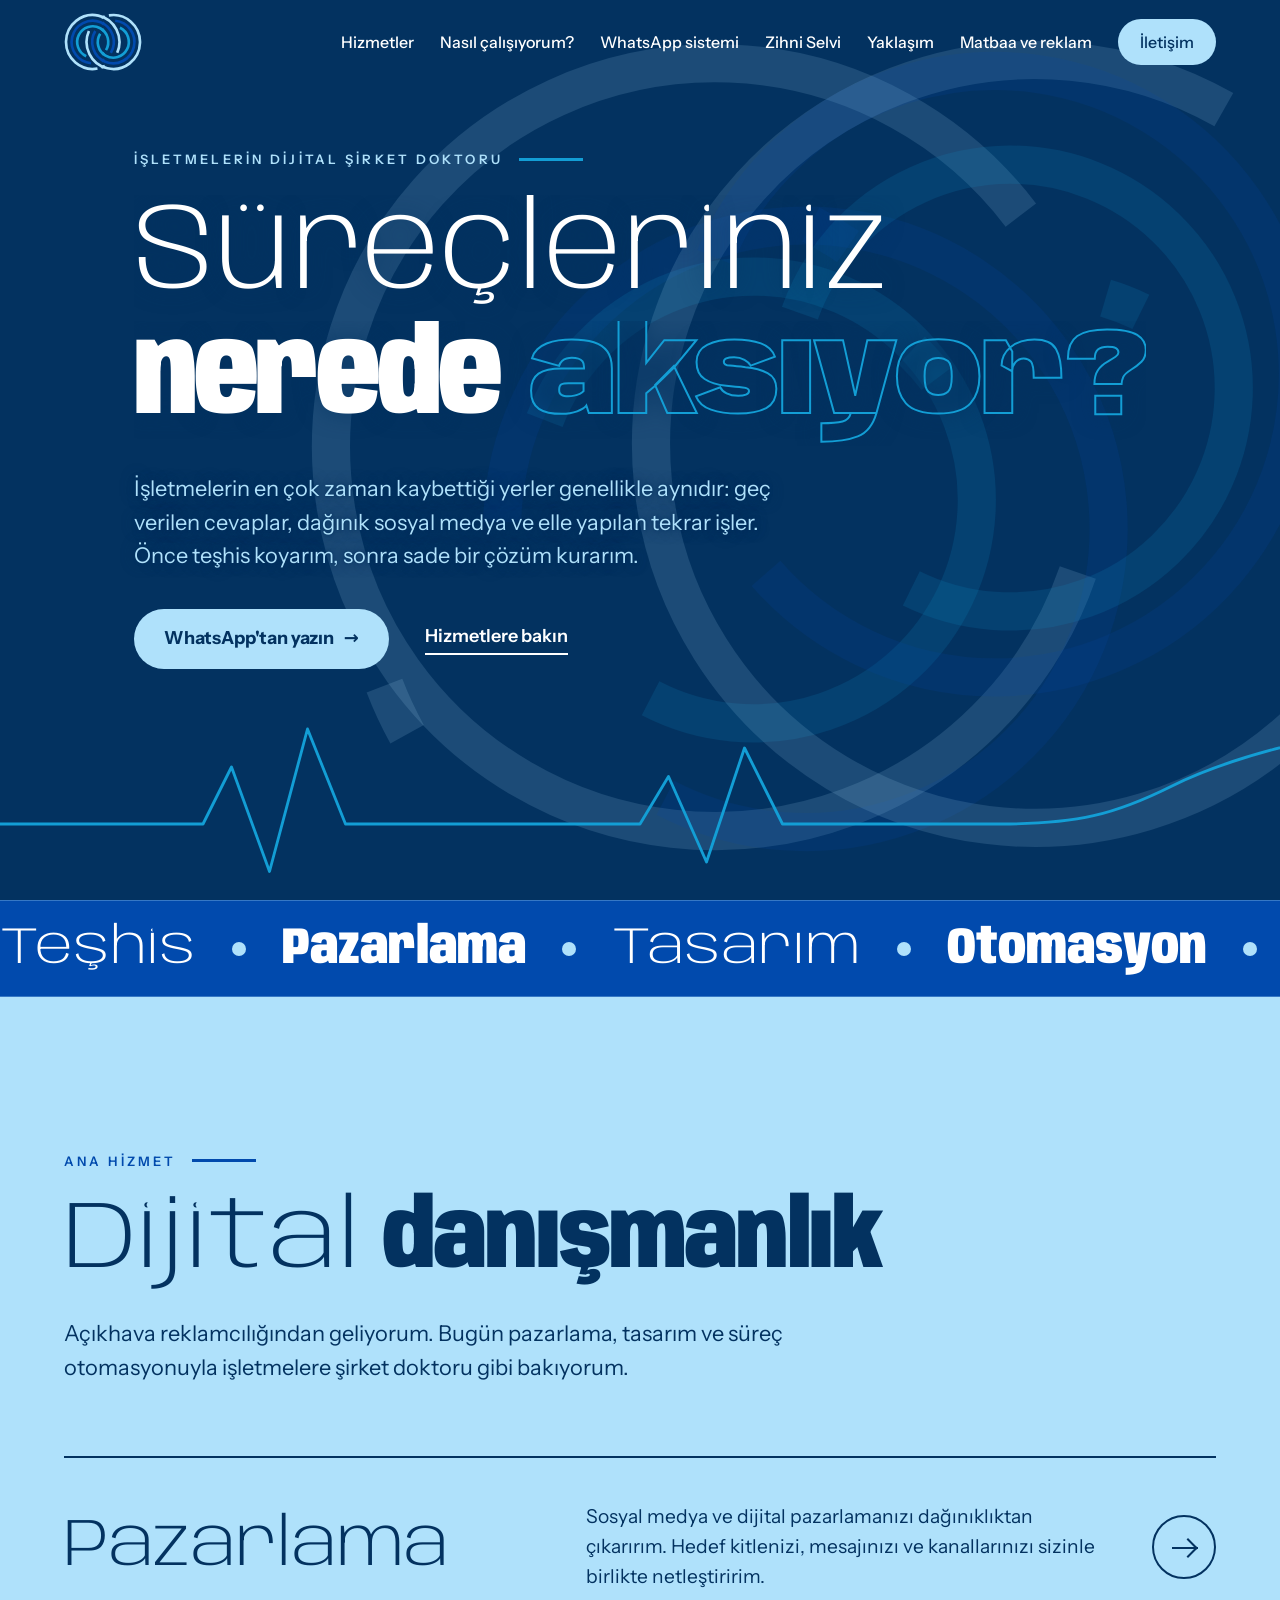
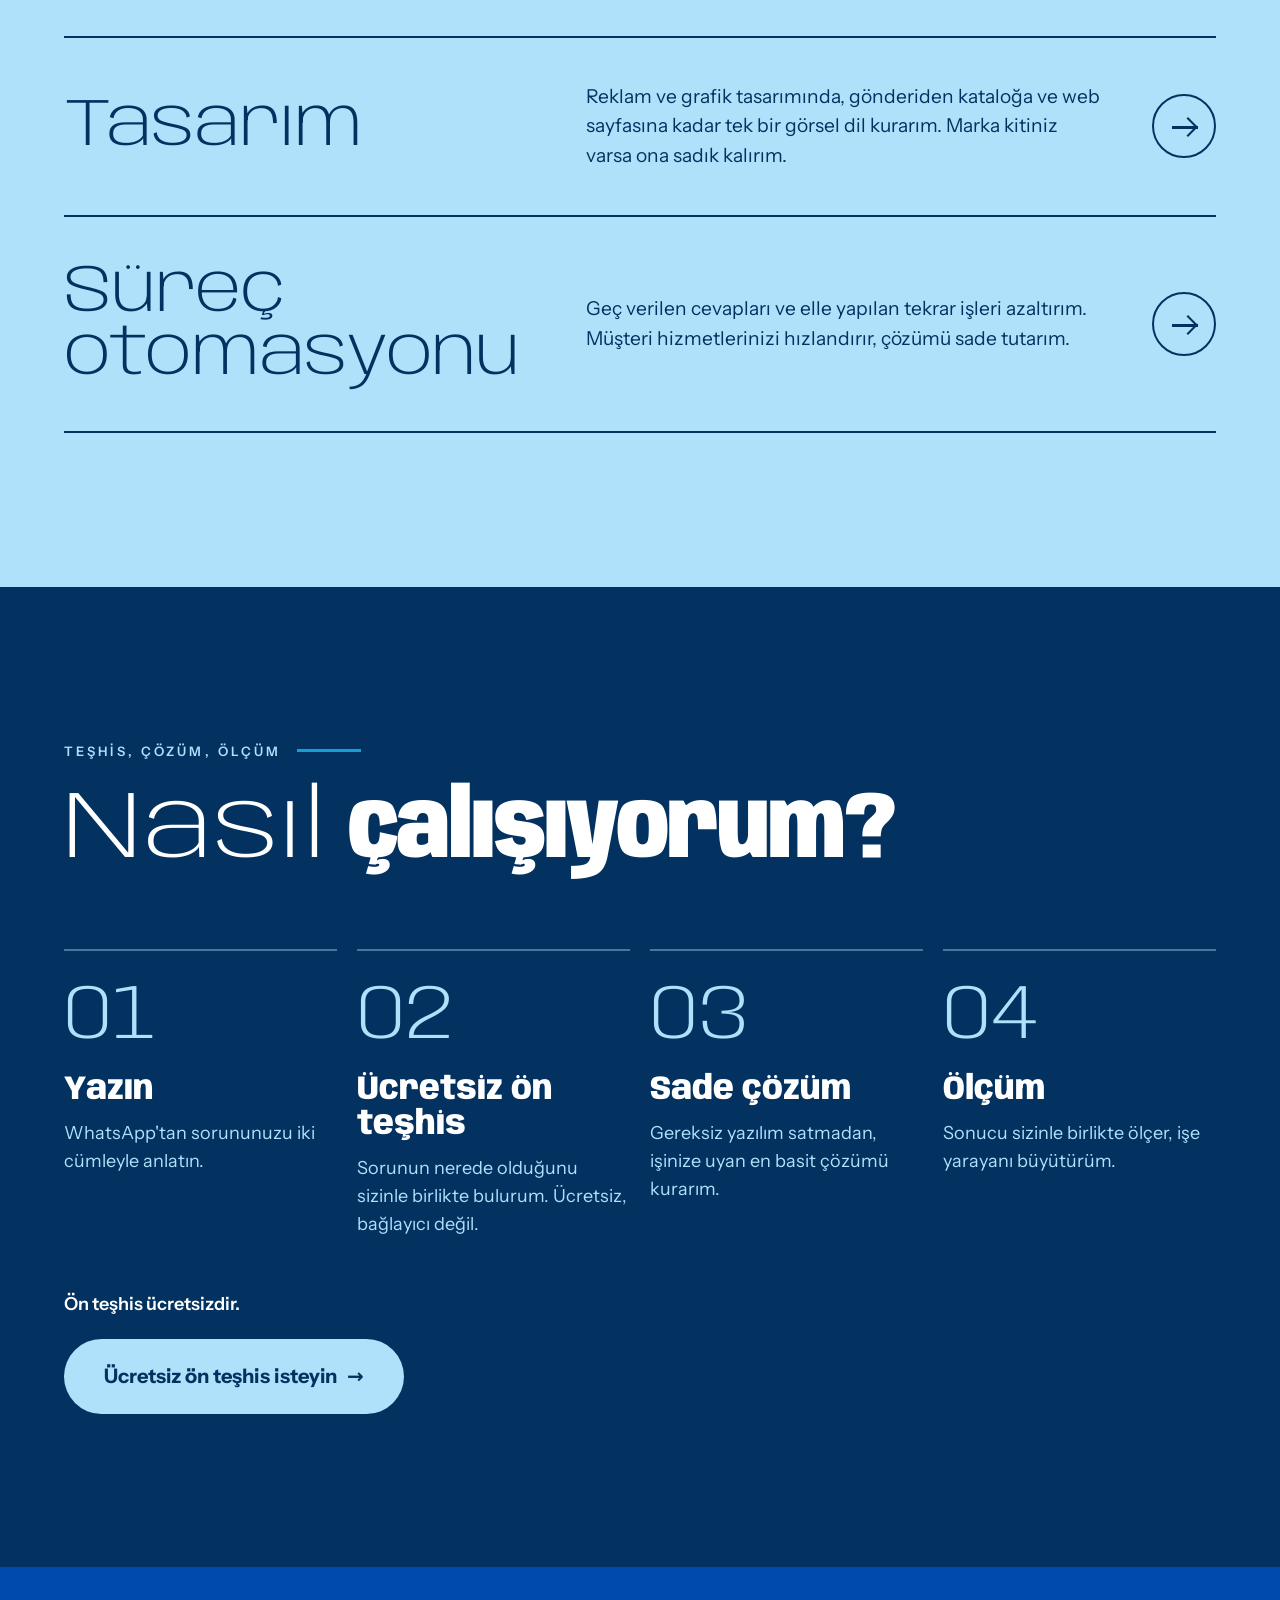
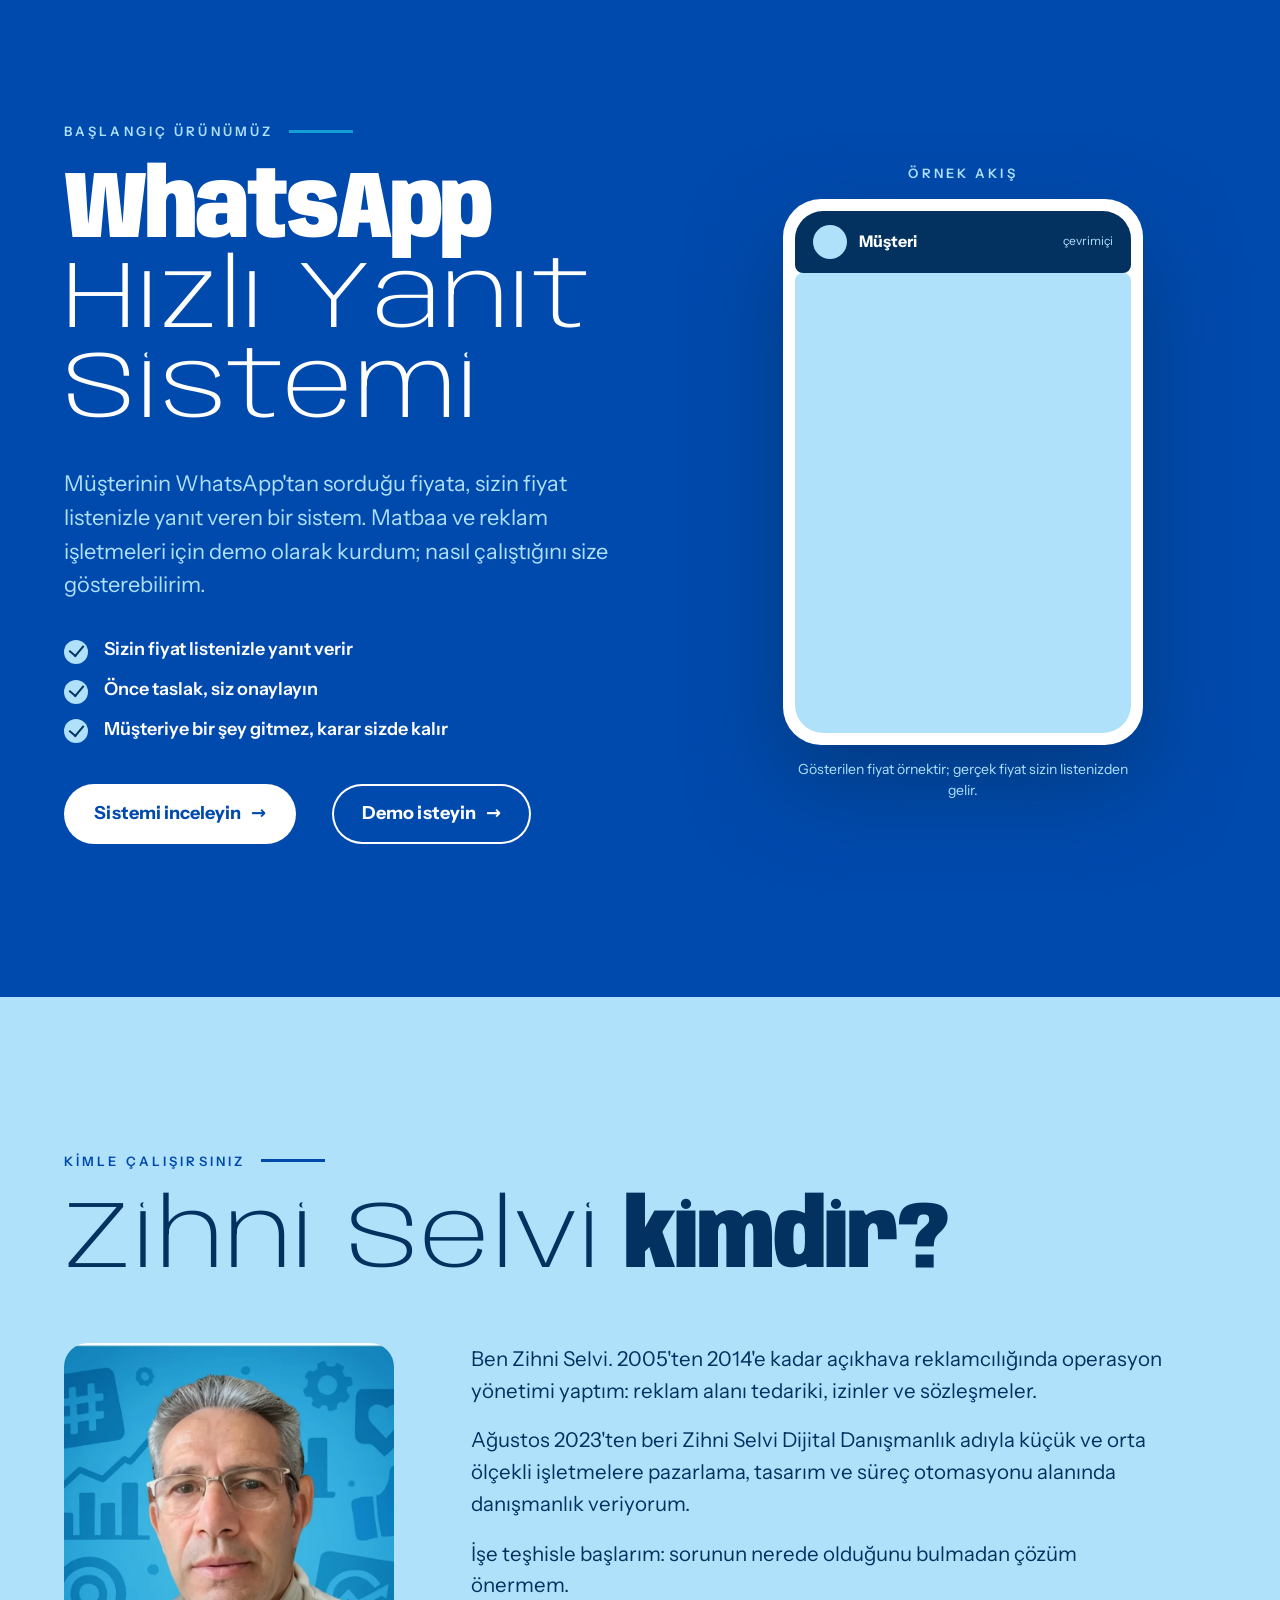
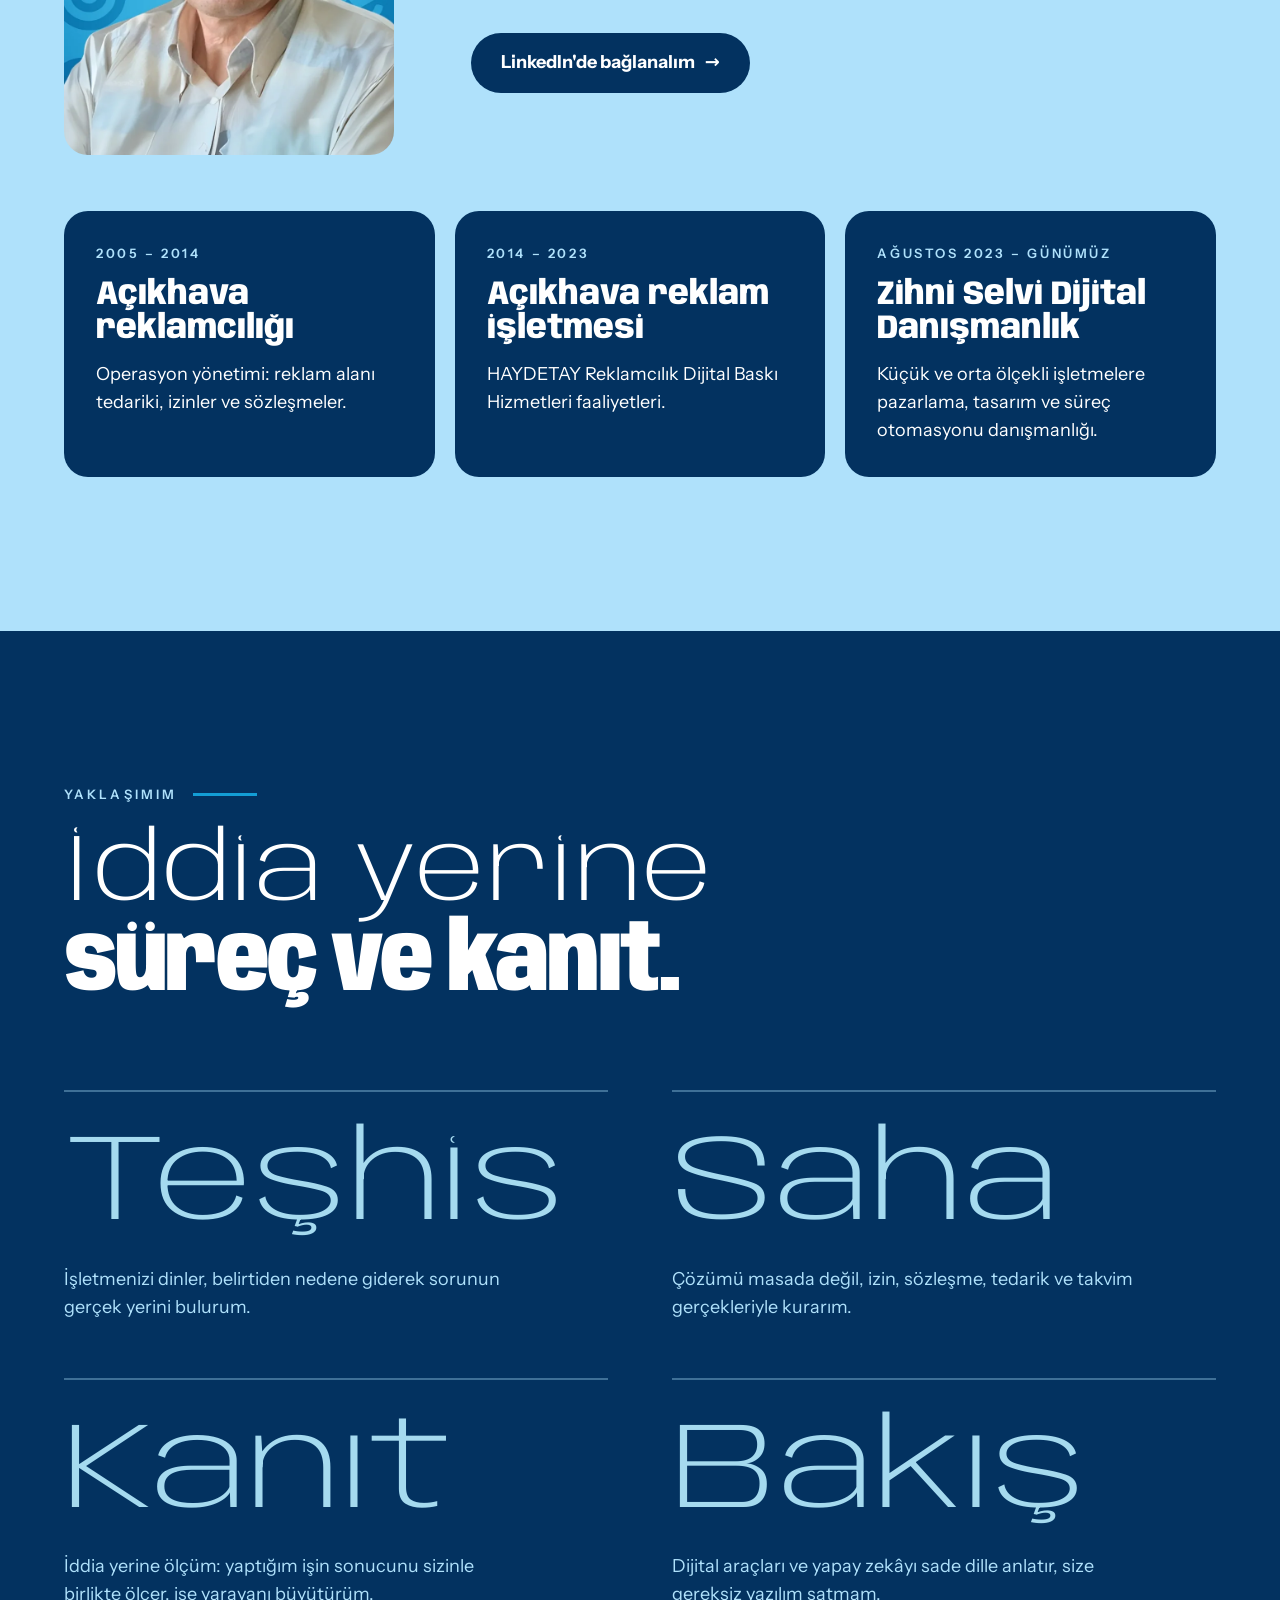
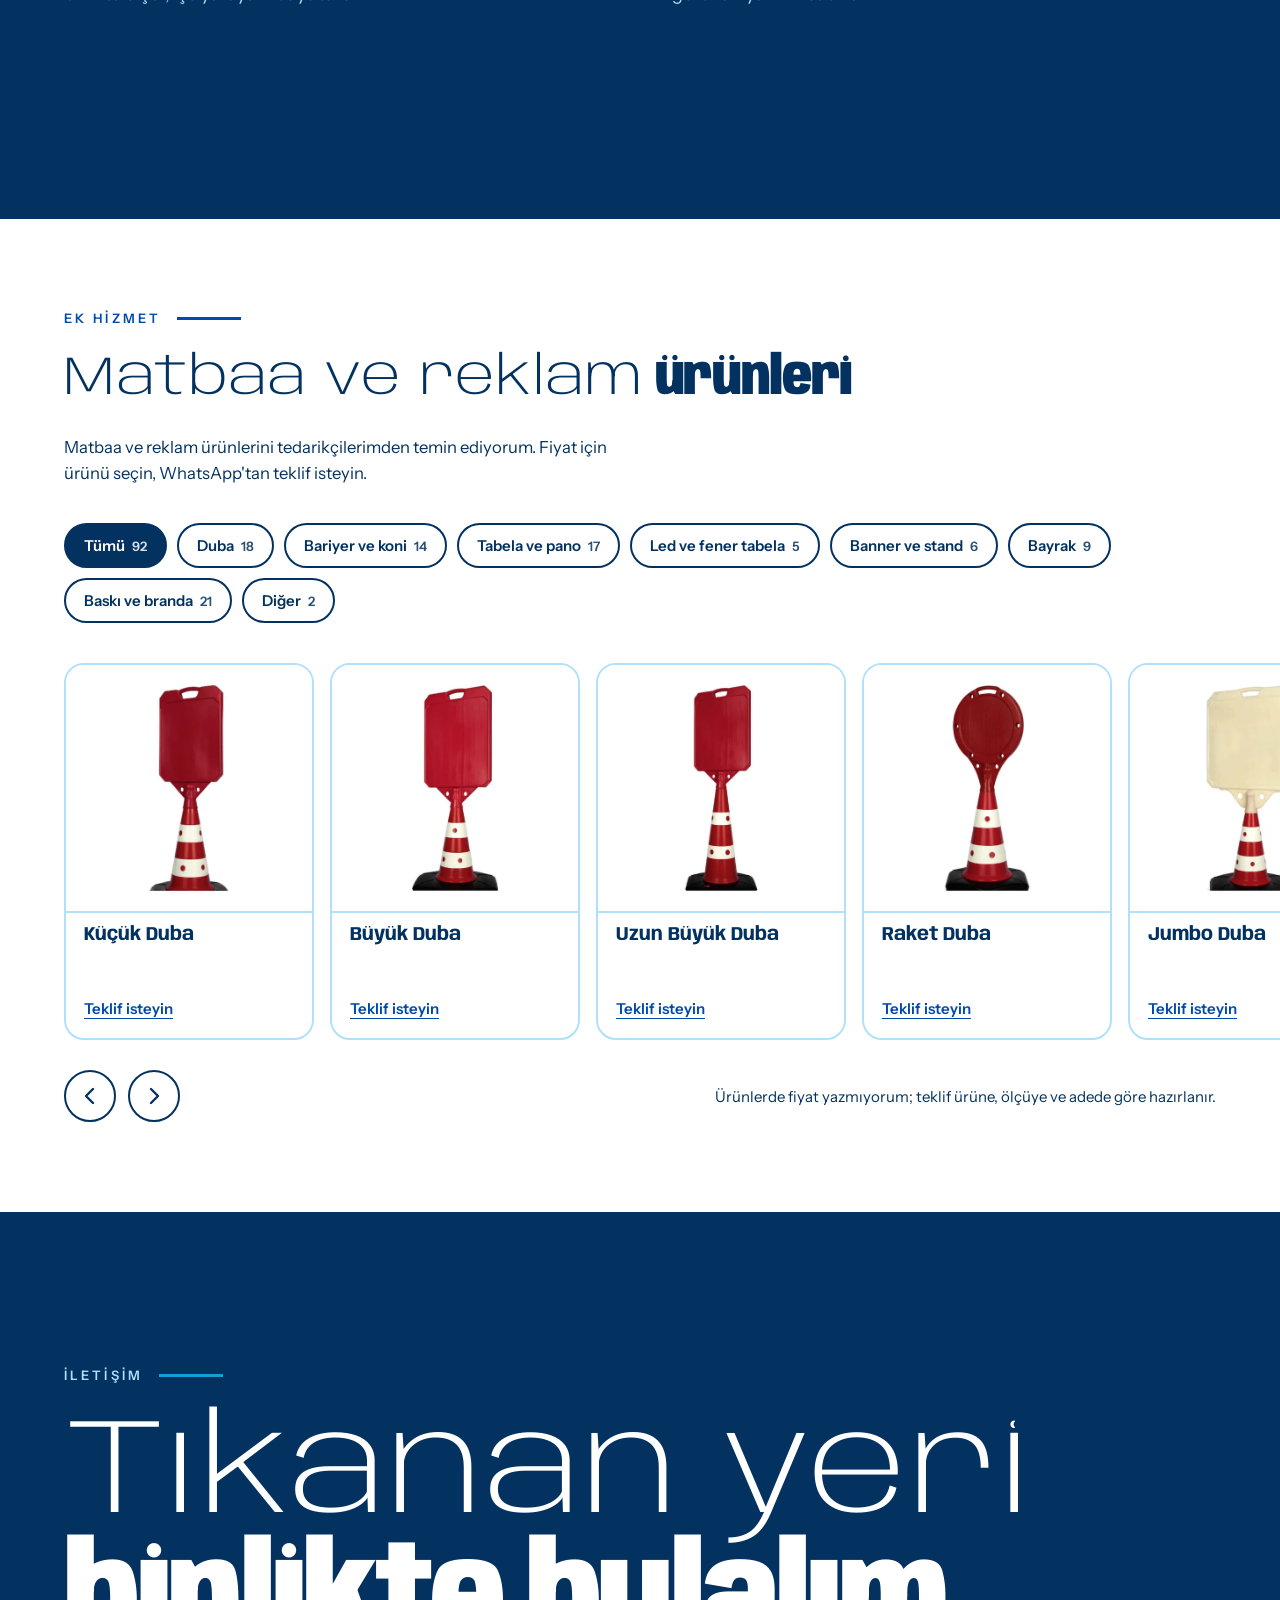
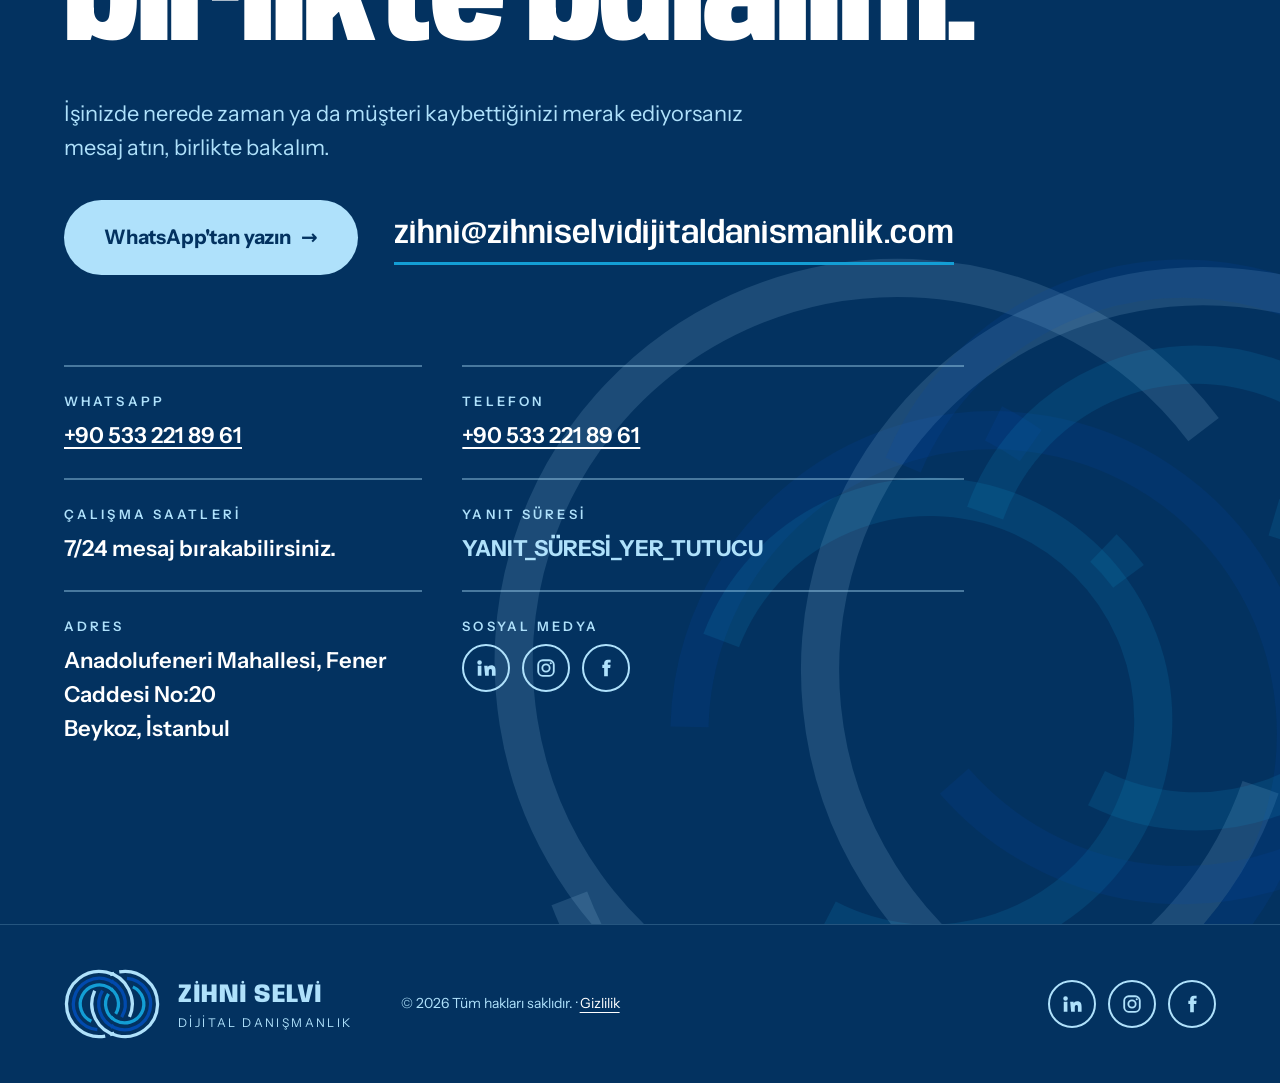
==== commit 79f727b7: "Geri bildirim düzeltmeleri: soru işareti, düz telefon, portre, LinkedIn, 7/24, nabız ve animasyon sa" ====
--- a/index.html
+++ b/index.html
@@ -32,7 +32,7 @@
 <script>document.documentElement.classList.add('js')</script>
 <noscript><style>.rail__t li[hidden]{display:flex!important}</style></noscript>
 
-<!-- YER TUTUCULAR: LINKEDIN_URL, SAAT_YER_TUTUCU gerçek değerlerle değiştirilecek. Instagram ve Facebook adresleri açık aramayla bulundu, Zihni onaylayacak. -->
+<!-- Instagram ve Facebook adresleri açık aramayla bulundu, Zihni onaylayacak. LinkedIn adresi Zihni tarafından verildi. -->
 <script type="application/ld+json">
 {
   "@context": "https://schema.org",
@@ -51,9 +51,9 @@
     "addressRegion": "İstanbul",
     "addressCountry": "TR"
   },
-  "openingHours": "SAAT_YER_TUTUCU",
+  "contactPoint": { "@type": "ContactPoint", "contactType": "customer service", "telephone": "+905332218961", "availableLanguage": "Turkish", "hoursAvailable": { "@type": "OpeningHoursSpecification", "dayOfWeek": ["Monday","Tuesday","Wednesday","Thursday","Friday","Saturday","Sunday"], "opens": "00:00", "closes": "23:59" } },
   "founder": { "@type": "Person", "name": "Zihni Selvi" },
-  "sameAs": ["LINKEDIN_URL", "https://www.instagram.com/selvizihni/", "https://www.facebook.com/zihniselvidijitaldanismanlik/"]
+  "sameAs": ["https://www.linkedin.com/in/zihni-selvi/", "https://www.instagram.com/selvizihni/", "https://www.facebook.com/zihniselvidijitaldanismanlik/"]
 }
 </script>
 </head>
@@ -68,7 +68,7 @@
     </a>
     <nav id="nav" class="nav" aria-label="Ana menü">
       <a href="#hizmetler"><span>Hizmetler</span></a>
-      <a href="#nasil"><span>Nasıl çalışıyorum</span></a>
+      <a href="#nasil"><span>Nasıl çalışıyorum?</span></a>
       <a href="#sistem"><span>WhatsApp sistemi</span></a>
       <a href="#kimdir"><span>Zihni Selvi</span></a>
       <a href="#yaklasim"><span>Yaklaşım</span></a>
@@ -159,7 +159,7 @@
   <section class="s s--dark" id="nasil">
     <div class="wrap">
       <p class="eyebrow rv">Teşhis, çözüm, ölçüm</p>
-      <h2 class="rv"><span class="t-thin">Nasıl</span> <span class="t-bold">çalışıyorum</span></h2>
+      <h2 class="rv"><span class="t-thin">Nasıl</span> <span class="t-bold">çalışıyorum?</span></h2>
       <ol class="steps">
         <li class="step rv"><h3>Yazın</h3><p>WhatsApp'tan sorununuzu iki cümleyle anlatın.</p></li>
         <li class="step rv"><h3>Ücretsiz ön teşhis</h3><p>Sorunun nerede olduğunu sizinle birlikte bulurum. Ücretsiz, bağlayıcı değil.</p></li>
@@ -216,17 +216,17 @@
       <p class="eyebrow rv">Kimle çalışırsınız</p>
       <h2 class="rv"><span class="t-thin">Zihni Selvi</span> <span class="t-bold">kimdir?</span></h2>
       <div class="about">
-        <div class="portrait rv" role="img" aria-label="Portre fotoğrafı için ayrılmış alan"><!-- PORTRE_YER_TUTUCU --><span>PORTRE_YER_TUTUCU</span></div>
+        <div class="portrait rv"><img src="images/zihni-selvi.webp" width="800" height="1000" alt="Zihni Selvi'nin portre fotoğrafı" loading="lazy" decoding="async"></div>
         <div class="about__t rv">
           <p>Ben Zihni Selvi. 2005'ten 2014'e kadar açıkhava reklamcılığında operasyon yönetimi yaptım: reklam alanı tedariki, izinler ve sözleşmeler.</p>
           <p>Ağustos 2023'ten beri Zihni Selvi Dijital Danışmanlık adıyla küçük ve orta ölçekli işletmelere pazarlama, tasarım ve süreç otomasyonu alanında danışmanlık veriyorum.</p>
           <p>İşe teşhisle başlarım: sorunun nerede olduğunu bulmadan çözüm önermem.</p>
-          <a class="btn btn--dark" href="LINKEDIN_URL" rel="noopener">LinkedIn'de bağlanalım</a>
+          <a class="btn btn--dark" href="https://www.linkedin.com/in/zihni-selvi/" rel="noopener">LinkedIn'de bağlanalım</a>
         </div>
       </div>
       <ol class="timeline" aria-label="Zaman çizelgesi">
         <li class="rv"><span class="d">2005 – 2014</span><h3>Açıkhava reklamcılığı</h3><p>Operasyon yönetimi: reklam alanı tedariki, izinler ve sözleşmeler.</p></li>
-        <li class="rv"><span class="d">2014 – 2023</span><h3>Arada</h3><p class="ph">BOŞLUK_METNİ</p></li>
+        <li class="rv"><span class="d">2014 – 2023</span><h3>Açıkhava reklam işletmesi</h3><p>HAYDETAY Reklamcılık Dijital Baskı Hizmetleri faaliyetleri.</p></li>
         <li class="rv"><span class="d">Ağustos 2023 – günümüz</span><h3>Zihni Selvi Dijital Danışmanlık</h3><p>Küçük ve orta ölçekli işletmelere pazarlama, tasarım ve süreç otomasyonu danışmanlığı.</p></li>
       </ol>
     </div>
@@ -411,10 +411,10 @@
       <dl class="contact rv">
         <div><dt>WhatsApp</dt><dd><a href="https://wa.me/905332218961?text=Merhaba%2C%20ZSDD%20sitesinden%20yaz%C4%B1yorum.%20%C3%9Ccretsiz%20%C3%B6n%20te%C5%9Fhis%20hakk%C4%B1nda%20bilgi%20almak%20istiyorum." rel="noopener">+90 533 221 89 61</a></dd></div>
         <div><dt>Telefon</dt><dd><a href="tel:+905332218961">+90 533 221 89 61</a></dd></div>
-        <div><dt>Çalışma saatleri</dt><dd class="ph">SAAT_YER_TUTUCU</dd></div>
+        <div><dt>Çalışma saatleri</dt><dd>7/24 mesaj bırakabilirsiniz.</dd></div>
         <div><dt>Yanıt süresi</dt><dd class="ph">YANIT_SÜRESİ_YER_TUTUCU</dd></div>
         <div><dt>Adres</dt><dd><address>Anadolufeneri Mahallesi, Fener Caddesi No:20<br>Beykoz, İstanbul</address></dd></div>
-        <div><dt>Sosyal medya</dt><dd><ul class="social" aria-label="Sosyal medya"><li><a href="LINKEDIN_URL" rel="noopener" aria-label="LinkedIn"><svg viewBox="0 0 24 24" aria-hidden="true"><path fill="currentColor" d="M4.98 3.5a2.5 2.5 0 1 1-.02 5 2.5 2.5 0 0 1 .02-5zM3 9.5h4v11H3zM10 9.5h3.8v1.6h.06c.53-1 1.84-2.1 3.8-2.1 4.06 0 4.8 2.67 4.8 6.14v5.36h-4v-4.75c0-1.13-.02-2.6-1.58-2.6-1.58 0-1.82 1.24-1.82 2.52v4.83h-4z"/></svg></a></li><li><a href="https://www.instagram.com/selvizihni/" rel="noopener" aria-label="Instagram"><svg viewBox="0 0 24 24" aria-hidden="true"><rect x="3.5" y="3.5" width="17" height="17" rx="5" fill="none" stroke="currentColor" stroke-width="2"/><circle cx="12" cy="12" r="4" fill="none" stroke="currentColor" stroke-width="2"/><circle cx="17.2" cy="6.8" r="1.2" fill="currentColor"/></svg></a></li><li><a href="https://www.facebook.com/zihniselvidijitaldanismanlik/" rel="noopener" aria-label="Facebook"><svg viewBox="0 0 24 24" aria-hidden="true"><path fill="currentColor" d="M14 8.5V7c0-.8.5-1 1-1h2V3h-3c-3 0-4 2-4 4v1.5H8V12h2v9h4v-9h2.6l.4-3.5z"/></svg></a></li></ul></dd></div>
+        <div><dt>Sosyal medya</dt><dd><ul class="social" aria-label="Sosyal medya"><li><a href="https://www.linkedin.com/in/zihni-selvi/" rel="noopener" aria-label="LinkedIn"><svg viewBox="0 0 24 24" aria-hidden="true"><path fill="currentColor" d="M4.98 3.5a2.5 2.5 0 1 1-.02 5 2.5 2.5 0 0 1 .02-5zM3 9.5h4v11H3zM10 9.5h3.8v1.6h.06c.53-1 1.84-2.1 3.8-2.1 4.06 0 4.8 2.67 4.8 6.14v5.36h-4v-4.75c0-1.13-.02-2.6-1.58-2.6-1.58 0-1.82 1.24-1.82 2.52v4.83h-4z"/></svg></a></li><li><a href="https://www.instagram.com/selvizihni/" rel="noopener" aria-label="Instagram"><svg viewBox="0 0 24 24" aria-hidden="true"><rect x="3.5" y="3.5" width="17" height="17" rx="5" fill="none" stroke="currentColor" stroke-width="2"/><circle cx="12" cy="12" r="4" fill="none" stroke="currentColor" stroke-width="2"/><circle cx="17.2" cy="6.8" r="1.2" fill="currentColor"/></svg></a></li><li><a href="https://www.facebook.com/zihniselvidijitaldanismanlik/" rel="noopener" aria-label="Facebook"><svg viewBox="0 0 24 24" aria-hidden="true"><path fill="currentColor" d="M14 8.5V7c0-.8.5-1 1-1h2V3h-3c-3 0-4 2-4 4v1.5H8V12h2v9h4v-9h2.6l.4-3.5z"/></svg></a></li></ul></dd></div>
       </dl>
     </div>
   </section>
@@ -428,10 +428,9 @@
       <span><b>ZİHNİ SELVİ</b><span>DİJİTAL DANIŞMANLIK</span></span>
     </a>
     <div class="foot__meta">
-      <span class="ph">ÜNVAN_VERGİ_YER_TUTUCU</span>
       <span>© <span id="yil">2026</span> Tüm hakları saklıdır. · <a href="gizlilik.html">Gizlilik</a></span>
     </div>
-    <ul class="social" aria-label="Sosyal medya"><li><a href="LINKEDIN_URL" rel="noopener" aria-label="LinkedIn"><svg viewBox="0 0 24 24" aria-hidden="true"><path fill="currentColor" d="M4.98 3.5a2.5 2.5 0 1 1-.02 5 2.5 2.5 0 0 1 .02-5zM3 9.5h4v11H3zM10 9.5h3.8v1.6h.06c.53-1 1.84-2.1 3.8-2.1 4.06 0 4.8 2.67 4.8 6.14v5.36h-4v-4.75c0-1.13-.02-2.6-1.58-2.6-1.58 0-1.82 1.24-1.82 2.52v4.83h-4z"/></svg></a></li><li><a href="https://www.instagram.com/selvizihni/" rel="noopener" aria-label="Instagram"><svg viewBox="0 0 24 24" aria-hidden="true"><rect x="3.5" y="3.5" width="17" height="17" rx="5" fill="none" stroke="currentColor" stroke-width="2"/><circle cx="12" cy="12" r="4" fill="none" stroke="currentColor" stroke-width="2"/><circle cx="17.2" cy="6.8" r="1.2" fill="currentColor"/></svg></a></li><li><a href="https://www.facebook.com/zihniselvidijitaldanismanlik/" rel="noopener" aria-label="Facebook"><svg viewBox="0 0 24 24" aria-hidden="true"><path fill="currentColor" d="M14 8.5V7c0-.8.5-1 1-1h2V3h-3c-3 0-4 2-4 4v1.5H8V12h2v9h4v-9h2.6l.4-3.5z"/></svg></a></li></ul>
+    <ul class="social" aria-label="Sosyal medya"><li><a href="https://www.linkedin.com/in/zihni-selvi/" rel="noopener" aria-label="LinkedIn"><svg viewBox="0 0 24 24" aria-hidden="true"><path fill="currentColor" d="M4.98 3.5a2.5 2.5 0 1 1-.02 5 2.5 2.5 0 0 1 .02-5zM3 9.5h4v11H3zM10 9.5h3.8v1.6h.06c.53-1 1.84-2.1 3.8-2.1 4.06 0 4.8 2.67 4.8 6.14v5.36h-4v-4.75c0-1.13-.02-2.6-1.58-2.6-1.58 0-1.82 1.24-1.82 2.52v4.83h-4z"/></svg></a></li><li><a href="https://www.instagram.com/selvizihni/" rel="noopener" aria-label="Instagram"><svg viewBox="0 0 24 24" aria-hidden="true"><rect x="3.5" y="3.5" width="17" height="17" rx="5" fill="none" stroke="currentColor" stroke-width="2"/><circle cx="12" cy="12" r="4" fill="none" stroke="currentColor" stroke-width="2"/><circle cx="17.2" cy="6.8" r="1.2" fill="currentColor"/></svg></a></li><li><a href="https://www.facebook.com/zihniselvidijitaldanismanlik/" rel="noopener" aria-label="Facebook"><svg viewBox="0 0 24 24" aria-hidden="true"><path fill="currentColor" d="M14 8.5V7c0-.8.5-1 1-1h2V3h-3c-3 0-4 2-4 4v1.5H8V12h2v9h4v-9h2.6l.4-3.5z"/></svg></a></li></ul>
   </div>
 </footer>
 
--- a/css/style.css
+++ b/css/style.css
@@ -1 +1 @@
-@font-face{font-family:Anybody;font-style:normal;font-weight:100 900;font-stretch:50% 150%;font-display:swap;src:url(../fonts/anybody-latin-standard-normal.woff2) format("woff2");unicode-range:U+0000-00FF,U+0131,U+0152-0153,U+02BB-02BC,U+02C6,U+02DA,U+02DC,U+0304,U+0308,U+0329,U+2000-206F,U+20AC,U+2122,U+2191,U+2193,U+2212,U+2215,U+FEFF,U+FFFD}@font-face{font-family:Anybody;font-style:normal;font-weight:100 900;font-stretch:50% 150%;font-display:swap;src:url(../fonts/anybody-latin-ext-standard-normal.woff2) format("woff2");unicode-range:U+0100-02BA,U+02BD-02C5,U+02C7-02CC,U+02CE-02D7,U+02DD-02FF,U+0304,U+0308,U+0329,U+1D00-1DBF,U+1E00-1E9F,U+1EF2-1EFF,U+2020,U+20A0-20AB,U+20AD-20C0,U+2113,U+2C60-2C7F,U+A720-A7FF}@font-face{font-family:Instrument Sans;font-style:normal;font-weight:400 700;font-stretch:75% 100%;font-display:swap;src:url(../fonts/instrument-sans-latin-standard-normal.woff2) format("woff2");unicode-range:U+0000-00FF,U+0131,U+0152-0153,U+02BB-02BC,U+02C6,U+02DA,U+02DC,U+0304,U+0308,U+0329,U+2000-206F,U+20AC,U+2122,U+2191,U+2193,U+2212,U+2215,U+FEFF,U+FFFD}@font-face{font-family:Instrument Sans;font-style:normal;font-weight:400 700;font-stretch:75% 100%;font-display:swap;src:url(../fonts/instrument-sans-latin-ext-standard-normal.woff2) format("woff2");unicode-range:U+0100-02BA,U+02BD-02C5,U+02C7-02CC,U+02CE-02D7,U+02DD-02FF,U+0304,U+0308,U+0329,U+1D00-1DBF,U+1E00-1E9F,U+1EF2-1EFF,U+2020,U+20A0-20AB,U+20AD-20C0,U+2113,U+2C60-2C7F,U+A720-A7FF}:root{color-scheme:dark;--kl:#033260;--l:#014aad;--m:#139ed5;--am:#afe1fb;--w:#ffffff;--display:"Anybody","Arial Narrow",system-ui,sans-serif;--body:"Instrument Sans",system-ui,sans-serif;--yan:clamp(20px,5vw,72px);--ease:cubic-bezier(.2,.7,.1,1);--fc:var(--am)}*{box-sizing:border-box}html{scroll-behavior:smooth;scroll-padding-top:84px}body{margin:0;font-family:var(--body);font-weight:400;font-size:18px;line-height:1.55;color:var(--w);background:var(--kl);-webkit-font-smoothing:antialiased;overflow-x:hidden}img{max-width:100%}a{color:inherit}:focus-visible{outline:3px solid var(--fc);outline-offset:4px;border-radius:4px}.s--light,.s--white{--fc:var(--kl)}.sr{position:absolute;width:1px;height:1px;overflow:hidden;clip:rect(0 0 0 0);white-space:nowrap}.skip{position:absolute;left:12px;top:-60px;z-index:100;background:var(--w);color:var(--kl);padding:12px 18px;border-radius:999px;font-weight:700;text-decoration:none}.skip:focus{top:12px;outline:3px solid var(--kl);outline-offset:2px}.wrap{max-width:1280px;margin:0 auto;padding:0 var(--yan);position:relative}.progress{position:fixed;inset:0 0 auto;height:4px;z-index:60;pointer-events:none}.progress i{display:block;height:100%;background:var(--m);transform-origin:0 50%;transform:scaleX(0)}.top{position:fixed;inset:0 0 auto;z-index:50;transition:transform .5s var(--ease),background .4s,box-shadow .4s}.top.is-solid{background:#033260e6;backdrop-filter:blur(12px);-webkit-backdrop-filter:blur(12px);box-shadow:0 1px #afe1fb33}.top.is-hidden{transform:translateY(-110%)}.top__in{display:flex;align-items:center;justify-content:space-between;height:84px;gap:16px}.brand{display:block;line-height:0;border-radius:8px}.brand__mark{display:block;width:78px;height:auto;transition:transform .6s var(--ease)}.brand:hover .brand__mark{transform:rotate(-6deg) scale(1.06)}.nav{display:flex;align-items:center;gap:26px}.nav a{text-decoration:none;font-weight:500;font-size:16px}.nav a:not(.btn) span{background:linear-gradient(currentColor,currentColor) 0 100%/0 2px no-repeat;padding-bottom:4px;transition:background-size .4s var(--ease)}.nav a:not(.btn):hover span{background-size:100% 2px}.nav-toggle{display:none;position:relative;width:52px;height:52px;border:1.5px solid var(--am);border-radius:50%;background:none;cursor:pointer;color:var(--w)}.nav-toggle span{position:absolute;left:15px;right:15px;height:2px;background:currentColor;transition:transform .4s var(--ease)}.nav-toggle span:nth-child(1){top:21px}.nav-toggle span:nth-child(2){top:29px}.nav-toggle[aria-expanded=true] span:nth-child(1){transform:translateY(4px) rotate(45deg)}.nav-toggle[aria-expanded=true] span:nth-child(2){transform:translateY(-4px) rotate(-45deg)}.btn{display:inline-flex;align-items:center;gap:10px;font:inherit;font-weight:700;text-decoration:none;background:var(--am);color:var(--kl);padding:16px 30px;border-radius:999px;border:0;cursor:pointer;transition:background .35s,color .35s}.btn:after{content:"\2192";transition:transform .35s var(--ease)}.btn:hover{background:var(--w)}.btn:hover:after{transform:translate(5px)}.btn--sm{padding:11px 22px;font-size:16px}.btn--sm:after{content:none}.btn--light{background:var(--w);color:var(--l)}.btn--light:hover{background:var(--am);color:var(--kl)}.btn--dark{background:var(--kl);color:var(--w)}.btn--dark:hover{background:var(--l);color:var(--w)}.btn--ghost{background:transparent;color:inherit;box-shadow:inset 0 0 0 2px currentColor}.btn--ghost:hover{background:var(--w);color:var(--l);box-shadow:inset 0 0 0 2px var(--w)}.btn--lg{padding:22px 40px;font-size:20px}.link{font-weight:600;text-decoration:none;background:linear-gradient(currentColor,currentColor) 0 100%/100% 2px no-repeat;padding-bottom:4px;transition:background-size .4s var(--ease),color .3s}.link:hover{background-size:0 2px;color:var(--am)}.s--light .link:hover{color:var(--l)}.actions{display:flex;align-items:center;gap:24px 36px;flex-wrap:wrap;margin-top:36px}h1,h2,h3{margin:0;font-family:var(--display);line-height:.95}.eyebrow{margin:0 0 26px;display:flex;align-items:center;gap:16px;font-size:13px;font-weight:600;letter-spacing:.24em;text-transform:uppercase;color:var(--am)}.eyebrow:after{content:"";width:64px;height:3px;background:var(--m);transform-origin:0 50%}.s--light .eyebrow,.s--white .eyebrow{color:var(--l)}.s--light .eyebrow:after,.s--white .eyebrow:after{background:var(--l)}h2{font-size:clamp(40px,7.4vw,112px);letter-spacing:-.025em;text-wrap:balance}.t-thin{font-variation-settings:"wght" 250,"wdth" 125;letter-spacing:0}.t-bold{font-variation-settings:"wght" 880,"wdth" 78}.lead{font-size:clamp(18px,1.7vw,23px);max-width:34em;margin:30px 0 0;font-weight:400}.s--dark .lead,.s--mid .lead,.hero .lead{color:var(--am)}.big{font-size:clamp(46px,10.5vw,168px)}.s{padding:clamp(80px,12vw,168px) 0;position:relative;overflow:hidden}.s--dark{background:var(--kl);color:var(--w)}.s--mid{background:var(--l);color:var(--w)}.s--light{background:var(--am);color:var(--kl)}.s--white{background:var(--w);color:var(--kl)}.split{display:grid;grid-template-columns:1.1fr 1fr;gap:clamp(40px,7vw,110px);align-items:center}.hero{position:relative;background:var(--kl);overflow:hidden;min-height:min(100svh,940px);display:flex;align-items:center}.hero__in{padding-top:128px;padding-bottom:210px;z-index:2}.hero__h{text-shadow:0 0 22px rgba(3,50,96,.6);font-size:clamp(46px,9.6vw,156px);line-height:.88;letter-spacing:-.03em}.hero__h .ln{display:block;overflow:hidden;padding:.04em 0 .1em}.hero__h .w{display:inline-block}.w--thin{font-variation-settings:"wght" 250,"wdth" 112;letter-spacing:0}.w--bold{font-variation-settings:"wght" 900,"wdth" 72}.w--line{font-variation-settings:"wght" 900,"wdth" 100;color:transparent;-webkit-text-stroke:2px var(--m);transition:color .5s}.hero__h:hover .w--line{color:var(--m)}.hero .lead{max-width:30em;margin-top:26px;font-variation-settings:"wght" var(--lw,400),"wdth" var(--lwd,100);text-shadow:0 0 14px rgba(3,50,96,.95),0 0 3px rgba(3,50,96,.9)}.asm{position:absolute;overflow:visible;z-index:0;pointer-events:none}.asm .p{stroke-linecap:butt}.hero__in,.s--contact .wrap{z-index:2}.pulse{position:absolute;left:0;right:0;bottom:0;width:100%;height:190px;z-index:1;pointer-events:none}.pulse path{stroke-dasharray:1;stroke-dashoffset:1}.pulse__dot{position:absolute;left:0;top:0;width:12px;height:12px;margin:-6px 0 0 -6px;border-radius:50%;background:#fff;box-shadow:0 0 0 3px #afe1fb59,0 0 18px 5px #139ed5f2,0 0 42px 12px #139ed580;opacity:0;z-index:3;pointer-events:none;animation:glow 1.1s ease-in-out infinite alternate}.is-offscreen .pulse__dot{animation-play-state:paused}@keyframes glow{0%{box-shadow:0 0 0 3px #afe1fb40,0 0 12px 3px #139ed5cc,0 0 30px 8px #139ed559}to{box-shadow:0 0 0 6px #afe1fb73,0 0 24px 8px #139ed5,0 0 56px 16px #139ed599}}.band{background:var(--l);color:var(--w);overflow:hidden;border-block:1px solid rgba(175,225,251,.3)}.band__t{display:flex;width:max-content;animation:marq 40s linear infinite}.band:hover .band__t{animation-play-state:paused}.band__row{list-style:none;margin:0;padding:22px 36px 22px 0;display:flex;align-items:center;gap:36px;font-family:var(--display);font-size:clamp(26px,4vw,56px);line-height:1;white-space:nowrap}.band__row .b-thin{font-variation-settings:"wght" 250,"wdth" 125}.band__row .b-bold{font-variation-settings:"wght" 900,"wdth" 75}.band__row .dot{width:14px;height:14px;border-radius:50%;background:var(--am);flex:none}@keyframes marq{to{transform:translate(-50%)}}.rows{list-style:none;margin:72px 0 0;padding:0;border-bottom:2px solid var(--kl)}.row{position:relative;display:grid;grid-template-columns:1.1fr 1.2fr 64px;gap:24px 48px;align-items:center;padding:44px 0;border-top:2px solid var(--kl);isolation:isolate;transition:color .5s var(--ease)}.row:before{content:"";position:absolute;inset:0 calc(var(--yan) * -1);background:var(--kl);transform:scaleY(0);transform-origin:50% 100%;transition:transform .55s var(--ease);z-index:-1}.row:hover{color:var(--w)}.row:hover:before{transform:scaleY(1)}.row h3{font-size:clamp(34px,5.2vw,78px);letter-spacing:-.02em;font-variation-settings:"wght" 250,"wdth" 120;transition:font-variation-settings .6s var(--ease)}.row:hover h3{font-variation-settings:"wght" 900,"wdth" 80}.row p{margin:0;font-size:clamp(17px,1.5vw,20px);max-width:32em}.row__a{width:64px;height:64px;border-radius:50%;border:2px solid currentColor;position:relative;transition:background .4s,border-color .4s,color .4s,transform .5s var(--ease)}.row__a:before{content:"";position:absolute;left:18px;top:30px;width:26px;height:2.4px;background:currentColor}.row__a:after{content:"";position:absolute;left:27px;top:24px;width:12px;height:12px;border-top:2.4px solid currentColor;border-right:2.4px solid currentColor;transform:rotate(45deg)}.row:hover .row__a{background:var(--am);border-color:var(--am);color:var(--kl);transform:rotate(-45deg)}.steps{list-style:none;margin:72px 0 0;padding:0;display:grid;grid-template-columns:repeat(4,1fr);gap:20px;counter-reset:adim}.step{counter-increment:adim;border-top:2px solid rgba(175,225,251,.4);padding:28px 0 8px}.step:before{content:counter(adim,decimal-leading-zero);display:block;font-family:var(--display);font-size:clamp(56px,6vw,96px);line-height:1;font-variation-settings:"wght" 250,"wdth" 125;color:var(--am);margin-bottom:18px}.step h3{font-size:clamp(26px,2.6vw,36px);font-variation-settings:"wght" 800,"wdth" 90;line-height:1.05;margin-bottom:12px}.step p{margin:0;color:var(--am);max-width:20em}.free{margin:44px 0 0;font-weight:600}.ticks{list-style:none;margin:34px 0 40px;padding:0;display:grid;gap:12px}.ticks li{position:relative;padding-left:40px;font-weight:600}.ticks li:before{content:"";position:absolute;left:0;top:.2em;width:24px;height:24px;border-radius:50%;background:var(--am)}.ticks li:after{content:"";position:absolute;left:8px;top:.34em;width:7px;height:12px;border:solid var(--kl);border-width:0 2.4px 2.4px 0;transform:rotate(40deg)}.phonewrap{justify-self:center;width:min(100%,360px)}.phone__cap{margin:0 0 16px;font-size:13px;font-weight:600;letter-spacing:.24em;text-transform:uppercase;color:var(--am);text-align:center}.phone{background:var(--w);color:var(--kl);border-radius:38px;padding:12px;box-shadow:0 40px 90px #0332608c;transform:rotate(2deg)}.phone__bar{display:flex;align-items:center;gap:12px;background:var(--kl);color:var(--w);border-radius:28px 28px 8px 8px;padding:14px 18px}.phone__bar i{width:34px;height:34px;border-radius:50%;background:var(--am);flex:none}.phone__bar b{font-weight:700;font-size:16px}.phone__bar small{margin-left:auto;font-size:12px;color:var(--am)}.chat{background:var(--am);border-radius:8px 8px 28px 28px;padding:18px 14px;min-height:460px;display:flex;flex-direction:column;gap:12px;position:relative;overflow:hidden}.msg,.typing{opacity:0;transform:translateY(14px) scale(.96);transition:opacity .5s var(--ease),transform .5s var(--ease);max-width:88%;border-radius:18px;padding:12px 15px;font-size:15px;line-height:1.4}.msg small{display:block;font-size:11px;letter-spacing:.06em;text-transform:uppercase;font-weight:700;margin-bottom:6px;opacity:.85}.msg u{text-decoration:none;font-family:var(--display);font-weight:800;background:var(--kl);color:var(--w);border-radius:6px;padding:0 7px}.msg i{font-style:normal;font-size:12px;font-weight:700}.msg--in{background:var(--w);border-bottom-left-radius:4px;align-self:flex-start}.msg--draft{background:var(--w);border:2px dashed var(--l);align-self:flex-end;border-bottom-right-radius:4px}.msg--out{background:var(--l);color:var(--w);align-self:flex-end;border-bottom-right-radius:4px;position:absolute;right:14px;bottom:18px}.msg--out small{margin:8px 0 0;opacity:.9}.msg--out u{background:var(--am);color:var(--kl)}.acts{display:flex;gap:8px;margin-top:12px}.acts em,.acts strong{font-style:normal;font-size:13px;padding:8px 12px;border-radius:999px}.acts em{border:1.5px solid var(--kl)}.acts strong{background:var(--am);color:var(--kl);transition:background .3s,color .3s,transform .3s}.acts strong.is-press{background:var(--kl);color:var(--w);transform:scale(.94)}.typing{background:var(--w);position:absolute;right:14px;bottom:18px;display:flex;gap:5px;padding:14px 16px;width:70px}.typing i{width:8px;height:8px;border-radius:50%;background:var(--l);animation:dot 1s infinite}.typing i:nth-child(2){animation-delay:.15s}.typing i:nth-child(3){animation-delay:.3s}@keyframes dot{0%,60%,to{transform:translateY(0);opacity:.4}30%{transform:translateY(-6px);opacity:1}}.chat .show{opacity:1;transform:none}.msg--draft.show{position:absolute;right:14px;bottom:18px}.phone__note{margin:14px 0 0;text-align:center;font-size:14px;color:var(--am)}.about{display:grid;grid-template-columns:minmax(220px,.62fr) 1.4fr;gap:clamp(36px,6vw,96px);align-items:start;margin-top:56px}.portrait{margin:0;aspect-ratio:4/5;border:3px dashed var(--l);border-radius:24px;display:grid;place-items:center;text-align:center;padding:20px;font-weight:700;letter-spacing:.08em;color:var(--l);background:#ffffff59}.about__t p{margin:0 0 18px;max-width:34em;font-size:clamp(18px,1.6vw,21px)}.about__t .btn{margin-top:14px}.timeline{list-style:none;margin:56px 0 0;padding:0;display:grid;grid-template-columns:repeat(3,1fr);gap:20px}.timeline li{background:var(--kl);color:var(--w);border-radius:24px;padding:32px}.timeline .d{display:block;font-size:13px;letter-spacing:.2em;text-transform:uppercase;color:var(--am);margin-bottom:14px;font-weight:600}.timeline h3{font-size:clamp(24px,2.6vw,34px);font-variation-settings:"wght" 800,"wdth" 90;line-height:1.05}.timeline p{margin:14px 0 0}.timeline .ph{color:var(--am);font-weight:700}.pillars{list-style:none;margin:80px 0 0;padding:0;display:grid;grid-template-columns:1fr 1fr;gap:0 clamp(24px,5vw,80px)}.pillar{--p:0;border-top:2px solid rgba(175,225,251,.35);padding:36px 0 56px}.pillar__w{display:block;font-family:var(--display);font-size:clamp(56px,9.5vw,150px);line-height:.95;letter-spacing:-.02em;font-variation-settings:"wght" calc(250 + 650 * var(--p)),"wdth" calc(135 - 60 * var(--p));color:color-mix(in srgb,var(--w) calc(62% + 38% * var(--p)),var(--m));will-change:font-variation-settings;transition:font-variation-settings .35s var(--ease),color .35s}.pillar:hover .pillar__w,.pillar:focus-within .pillar__w{font-variation-settings:"wght" 900,"wdth" 75;color:var(--w)}#yaklasim .t-thin{transition:font-variation-settings .45s var(--ease)}#yaklasim h2:hover .t-thin{font-variation-settings:"wght" 880,"wdth" 78}.pillar p{margin:22px 0 0;max-width:26em;color:var(--am)}.s--products{padding:clamp(56px,7vw,96px) 0 clamp(56px,7vw,96px)}.s--products h2{font-size:clamp(30px,4.2vw,56px)}.s--products .lead{font-size:clamp(16px,1.3vw,19px)}.chips{display:flex;gap:10px;flex-wrap:wrap;margin:36px 0 0;padding:0;list-style:none}.chip{font:inherit;font-weight:600;font-size:15px;color:var(--kl);background:transparent;border:2px solid var(--kl);border-radius:999px;padding:9px 18px;cursor:pointer;transition:background .3s,color .3s}.chip small{font-size:13px;opacity:.85;margin-left:4px}.chip:hover{background:var(--am)}.chip[aria-pressed=true]{background:var(--kl);color:var(--w)}.rail{margin-top:28px;overflow-x:auto;scroll-snap-type:x proximity;scroll-padding-inline:var(--yan);scrollbar-width:none;cursor:grab;padding:12px 0 24px;-webkit-overflow-scrolling:touch}.rail::-webkit-scrollbar{display:none}.rail.is-drag{cursor:grabbing;scroll-snap-type:none}.rail__t{list-style:none;margin:0;padding:0 var(--yan);display:flex;gap:16px;width:max-content}.rail__t li[hidden]{display:none}.card{width:clamp(200px,20vw,250px);background:var(--w);color:var(--kl);border:2px solid var(--am);border-radius:20px;overflow:hidden;scroll-snap-align:start;display:flex;flex-direction:column}.card img{display:block;width:100%;height:auto;aspect-ratio:1;object-fit:contain;background:var(--w);pointer-events:none;-webkit-user-drag:none}.card h3{padding:12px 18px 6px;font-size:19px;line-height:1.15;font-variation-settings:"wght" 700,"wdth" 95;border-top:2px solid var(--am);min-height:3.2em}.card a{margin:auto 18px 18px;align-self:flex-start;font-weight:600;font-size:15px;color:var(--l);text-underline-offset:4px}.card a:hover{color:var(--kl)}.rail__ctl{display:flex;align-items:center;justify-content:space-between;gap:20px;flex-wrap:wrap;margin-top:6px}.rail__btns{display:flex;gap:12px}.rbtn{width:52px;height:52px;border-radius:50%;border:2px solid var(--kl);background:none;color:var(--kl);cursor:pointer;display:grid;place-items:center;transition:background .3s,color .3s}.rbtn svg{width:24px;height:24px}.rbtn:hover{background:var(--kl);color:var(--w)}.rail__note{margin:0;font-size:15px;max-width:34em}.s--contact{padding-bottom:clamp(100px,12vw,180px)}.mail{font-family:var(--display);font-size:clamp(20px,2.4vw,34px);font-variation-settings:"wght" 600,"wdth" 95;text-decoration:none;background:linear-gradient(var(--m),var(--m)) 0 100%/100% 3px no-repeat;padding-bottom:6px;overflow-wrap:anywhere;transition:background-size .4s var(--ease),color .3s}.mail:hover{background-size:100% 100%;color:var(--kl)}.contact{margin:90px 0 0;display:grid;grid-template-columns:1fr 1.4fr;gap:0 40px;max-width:900px}.contact>div{padding:24px 0;border-top:2px solid rgba(175,225,251,.4)}.contact dt{font-size:13px;letter-spacing:.24em;text-transform:uppercase;color:var(--am);margin-bottom:8px;font-weight:600}.contact dd{margin:0;font-size:22px;font-weight:600}.contact address{font-style:normal}.contact a{text-underline-offset:4px}.contact .ph{font-weight:700;color:var(--am)}.social{display:flex;gap:12px;list-style:none;margin:0;padding:0}.social a{display:grid;place-items:center;width:48px;height:48px;border-radius:50%;border:2px solid var(--am);color:var(--am);transition:background .3s,color .3s}.social a:hover{background:var(--am);color:var(--kl)}.social svg{width:22px;height:22px}.social--contact{margin-top:36px}.foot{background:var(--kl);padding:44px 0;font-size:14px;color:var(--am);border-top:1px solid rgba(175,225,251,.2)}.foot__in{display:grid;grid-template-columns:auto 1fr auto;gap:28px 48px;align-items:center}.lockup{display:flex;align-items:center;gap:18px;text-decoration:none;color:var(--w)}.lockup img{width:96px;height:auto;display:block}.lockup b{display:block;font-family:var(--display);font-size:26px;line-height:1;font-variation-settings:"wght" 800,"wdth" 90;letter-spacing:.02em}.lockup span{display:block;font-size:12px;letter-spacing:.2em;margin-top:6px;color:var(--am)}.foot__meta{display:grid;gap:6px}.foot__meta a{color:var(--w);text-underline-offset:4px}.foot .ph{font-weight:700}.js .rv{opacity:0;transform:translateY(36px);transition:opacity .9s var(--ease),transform .9s var(--ease);transition-delay:var(--d,0s)}.js .rv.in{opacity:1;transform:none}.js .hero__h .w{transform:translateY(110%);transition:transform 1.1s var(--ease)}.js .hero__h .ln:nth-child(2) .w{transition-delay:.12s}.js .hero__h .ln:nth-child(2) .w:nth-child(2){transition-delay:.24s}.js .hero.is-loaded .hero__h .w{transform:none}.js .eyebrow.rv:after{transform:scaleX(0);transition:transform 1s .3s var(--ease)}.js .eyebrow.rv.in:after{transform:none}@media(max-width:1100px){.steps{grid-template-columns:1fr 1fr}.nav{gap:18px}.nav a{font-size:15px}}@media(max-width:900px){.split,.about,.pillars,.contact,.timeline,.steps{grid-template-columns:1fr}.portrait{max-width:320px}.row{grid-template-columns:1fr 64px;padding:34px 0}.row p{grid-column:1 / 2}.row__a{grid-row:1;grid-column:2}.pulse{height:130px}.hero__in{padding-bottom:170px}.nav-toggle{display:block;z-index:62}.nav{position:fixed;inset:0;background:var(--kl);flex-direction:column;align-items:flex-start;justify-content:center;gap:6px;padding:100px var(--yan) 40px;transform:translateY(-100%);visibility:hidden;transition:transform .6s var(--ease),visibility 0s .6s;z-index:61;overflow-y:auto}.nav.is-open{transform:none;visibility:visible;transition:transform .6s var(--ease)}.nav a{font-family:var(--display);font-size:clamp(30px,9vw,52px);font-variation-settings:"wght" 800,"wdth" 85;padding:6px 0}.nav .btn{margin-top:20px;font-family:var(--body);font-size:18px}.phone{transform:none}.hero__h{font-size:14.4vw}.mail{font-size:clamp(15px,4.4vw,30px);overflow-wrap:normal;word-break:keep-all}.foot__in{grid-template-columns:1fr}}@media(max-width:520px){.w--line{-webkit-text-stroke-width:1.5px}.card{width:min(72vw,240px)}}@media(prefers-reduced-motion:reduce){html{scroll-behavior:auto}.band__t,.pulse__dot{animation:none}.js .rv{transform:none}.js .hero__h .w{transition-duration:.5s}.brand:hover .brand__mark,.btn:hover:after{transform:none}}.page{min-height:100vh;display:flex;flex-direction:column}.page main{flex:1;padding:clamp(120px,14vw,170px) 0 clamp(60px,8vw,110px)}.page h1{font-size:clamp(40px,7vw,96px);letter-spacing:-.025em;margin-bottom:28px}.page h2{font-size:clamp(24px,2.6vw,34px);letter-spacing:-.01em;line-height:1.05;font-variation-settings:"wght" 800,"wdth" 90;margin:44px 0 12px}.page p,.page li{max-width:42em;color:var(--w)}.page li{margin-bottom:8px}.page a:not(.btn){color:var(--am);text-underline-offset:4px}.page .ph{font-weight:700;color:var(--am)}.page .upd{color:var(--am);font-size:15px}
+@font-face{font-family:Anybody;font-style:normal;font-weight:100 900;font-stretch:50% 150%;font-display:swap;src:url(../fonts/anybody-latin-standard-normal.woff2) format("woff2");unicode-range:U+0000-00FF,U+0131,U+0152-0153,U+02BB-02BC,U+02C6,U+02DA,U+02DC,U+0304,U+0308,U+0329,U+2000-206F,U+20AC,U+2122,U+2191,U+2193,U+2212,U+2215,U+FEFF,U+FFFD}@font-face{font-family:Anybody;font-style:normal;font-weight:100 900;font-stretch:50% 150%;font-display:swap;src:url(../fonts/anybody-latin-ext-standard-normal.woff2) format("woff2");unicode-range:U+0100-02BA,U+02BD-02C5,U+02C7-02CC,U+02CE-02D7,U+02DD-02FF,U+0304,U+0308,U+0329,U+1D00-1DBF,U+1E00-1E9F,U+1EF2-1EFF,U+2020,U+20A0-20AB,U+20AD-20C0,U+2113,U+2C60-2C7F,U+A720-A7FF}@font-face{font-family:Instrument Sans;font-style:normal;font-weight:400 700;font-stretch:75% 100%;font-display:swap;src:url(../fonts/instrument-sans-latin-standard-normal.woff2) format("woff2");unicode-range:U+0000-00FF,U+0131,U+0152-0153,U+02BB-02BC,U+02C6,U+02DA,U+02DC,U+0304,U+0308,U+0329,U+2000-206F,U+20AC,U+2122,U+2191,U+2193,U+2212,U+2215,U+FEFF,U+FFFD}@font-face{font-family:Instrument Sans;font-style:normal;font-weight:400 700;font-stretch:75% 100%;font-display:swap;src:url(../fonts/instrument-sans-latin-ext-standard-normal.woff2) format("woff2");unicode-range:U+0100-02BA,U+02BD-02C5,U+02C7-02CC,U+02CE-02D7,U+02DD-02FF,U+0304,U+0308,U+0329,U+1D00-1DBF,U+1E00-1E9F,U+1EF2-1EFF,U+2020,U+20A0-20AB,U+20AD-20C0,U+2113,U+2C60-2C7F,U+A720-A7FF}:root{color-scheme:dark;--kl:#033260;--l:#014aad;--m:#139ed5;--am:#afe1fb;--w:#ffffff;--display:"Anybody","Arial Narrow",system-ui,sans-serif;--body:"Instrument Sans",system-ui,sans-serif;--yan:clamp(20px,5vw,72px);--ease:cubic-bezier(.2,.7,.1,1);--fc:var(--am)}*{box-sizing:border-box}html{scroll-behavior:smooth;scroll-padding-top:84px}body{margin:0;font-family:var(--body);font-weight:400;font-size:18px;line-height:1.55;color:var(--w);background:var(--kl);-webkit-font-smoothing:antialiased;overflow-x:hidden}img{max-width:100%}a{color:inherit}:focus-visible{outline:3px solid var(--fc);outline-offset:4px;border-radius:4px}.s--light,.s--white{--fc:var(--kl)}.sr{position:absolute;width:1px;height:1px;overflow:hidden;clip:rect(0 0 0 0);white-space:nowrap}.skip{position:absolute;left:12px;top:-60px;z-index:100;background:var(--w);color:var(--kl);padding:12px 18px;border-radius:999px;font-weight:700;text-decoration:none}.skip:focus{top:12px;outline:3px solid var(--kl);outline-offset:2px}.wrap{max-width:1280px;margin:0 auto;padding:0 var(--yan);position:relative}.progress{position:fixed;inset:0 0 auto;height:4px;z-index:60;pointer-events:none}.progress i{display:block;height:100%;background:var(--m);transform-origin:0 50%;transform:scaleX(0)}.top{position:fixed;inset:0 0 auto;z-index:50;transition:transform .5s var(--ease),background .4s,box-shadow .4s}.top.is-solid{background:#033260e6;backdrop-filter:blur(12px);-webkit-backdrop-filter:blur(12px);box-shadow:0 1px #afe1fb33}.top.is-hidden{transform:translateY(-110%)}.top__in{display:flex;align-items:center;justify-content:space-between;height:84px;gap:16px}.brand{display:block;line-height:0;border-radius:8px}.brand__mark{display:block;width:78px;height:auto;transition:transform .6s var(--ease)}.brand:hover .brand__mark{transform:rotate(-6deg) scale(1.06)}.nav{display:flex;align-items:center;gap:26px}.nav a{text-decoration:none;font-weight:500;font-size:16px}.nav a:not(.btn) span{background:linear-gradient(currentColor,currentColor) 0 100%/0 2px no-repeat;padding-bottom:4px;transition:background-size .4s var(--ease)}.nav a:not(.btn):hover span{background-size:100% 2px}.nav-toggle{display:none;position:relative;width:52px;height:52px;border:1.5px solid var(--am);border-radius:50%;background:none;cursor:pointer;color:var(--w)}.nav-toggle span{position:absolute;left:15px;right:15px;height:2px;background:currentColor;transition:transform .4s var(--ease)}.nav-toggle span:nth-child(1){top:21px}.nav-toggle span:nth-child(2){top:29px}.nav-toggle[aria-expanded=true] span:nth-child(1){transform:translateY(4px) rotate(45deg)}.nav-toggle[aria-expanded=true] span:nth-child(2){transform:translateY(-4px) rotate(-45deg)}.btn{display:inline-flex;align-items:center;gap:10px;font:inherit;font-weight:700;text-decoration:none;background:var(--am);color:var(--kl);padding:16px 30px;border-radius:999px;border:0;cursor:pointer;transition:background .35s,color .35s}.btn:after{content:"\2192";transition:transform .35s var(--ease)}.btn:hover{background:var(--w)}.btn:hover:after{transform:translate(5px)}.btn--sm{padding:11px 22px;font-size:16px}.btn--sm:after{content:none}.btn--light{background:var(--w);color:var(--l)}.btn--light:hover{background:var(--am);color:var(--kl)}.btn--dark{background:var(--kl);color:var(--w)}.btn--dark:hover{background:var(--l);color:var(--w)}.btn--ghost{background:transparent;color:inherit;box-shadow:inset 0 0 0 2px currentColor}.btn--ghost:hover{background:var(--w);color:var(--l);box-shadow:inset 0 0 0 2px var(--w)}.btn--lg{padding:22px 40px;font-size:20px}.link{font-weight:600;text-decoration:none;background:linear-gradient(currentColor,currentColor) 0 100%/100% 2px no-repeat;padding-bottom:4px;transition:background-size .4s var(--ease),color .3s}.link:hover{background-size:0 2px;color:var(--am)}.s--light .link:hover{color:var(--l)}.actions{display:flex;align-items:center;gap:24px 36px;flex-wrap:wrap;margin-top:36px}h1,h2,h3{margin:0;font-family:var(--display);line-height:.95}.eyebrow{margin:0 0 26px;display:flex;align-items:center;gap:16px;font-size:13px;font-weight:600;letter-spacing:.24em;text-transform:uppercase;color:var(--am)}.eyebrow:after{content:"";width:64px;height:3px;background:var(--m);transform-origin:0 50%}.s--light .eyebrow,.s--white .eyebrow{color:var(--l)}.s--light .eyebrow:after,.s--white .eyebrow:after{background:var(--l)}h2{font-size:clamp(40px,7.4vw,112px);letter-spacing:-.025em;text-wrap:balance}.t-thin{font-variation-settings:"wght" 250,"wdth" 125;letter-spacing:0}.t-bold{font-variation-settings:"wght" 880,"wdth" 78}.lead{font-size:clamp(18px,1.7vw,23px);max-width:34em;margin:30px 0 0;font-weight:400}.s--dark .lead,.s--mid .lead,.hero .lead{color:var(--am)}.big{font-size:clamp(46px,10.5vw,168px)}.s{padding:clamp(80px,12vw,168px) 0;position:relative;overflow:hidden}.s--dark{background:var(--kl);color:var(--w)}.s--mid{background:var(--l);color:var(--w)}.s--light{background:var(--am);color:var(--kl)}.s--white{background:var(--w);color:var(--kl)}.split{display:grid;grid-template-columns:1.1fr 1fr;gap:clamp(40px,7vw,110px);align-items:center}.hero{position:relative;background:var(--kl);overflow:hidden;min-height:min(100svh,940px);display:flex;align-items:center}.hero__in{padding-top:128px;padding-bottom:210px;z-index:2}.hero__h{text-shadow:0 0 22px rgba(3,50,96,.6);font-size:clamp(46px,9.6vw,156px);line-height:.88;letter-spacing:-.03em}.hero__h .ln{display:block;overflow:hidden;padding:.04em 0 .1em}.hero__h .w{display:inline-block}.w--thin{font-variation-settings:"wght" 250,"wdth" 112;letter-spacing:0}.w--bold{font-variation-settings:"wght" 900,"wdth" 72}.w--line{font-variation-settings:"wght" 900,"wdth" 100;color:transparent;-webkit-text-stroke:2px var(--m);transition:color .5s}.hero__h:hover .w--line{color:var(--m)}.hero .lead{max-width:30em;margin-top:26px;font-variation-settings:"wght" var(--lw,400),"wdth" var(--lwd,100);text-shadow:0 0 14px rgba(3,50,96,.95),0 0 3px rgba(3,50,96,.9)}.asm{position:absolute;overflow:visible;z-index:0;pointer-events:none}.asm .p{stroke-linecap:butt}.hero__in,.s--contact .wrap{z-index:2}.pulse{position:absolute;left:0;right:0;bottom:0;width:100%;height:190px;z-index:1;pointer-events:none}.pulse path{stroke-dasharray:1;stroke-dashoffset:1}.pulse__dot{position:absolute;left:0;top:0;width:12px;height:12px;margin:-6px 0 0 -6px;border-radius:50%;background:#fff;box-shadow:0 0 0 3px #afe1fb59,0 0 18px 5px #139ed5f2,0 0 42px 12px #139ed580;opacity:0;z-index:3;pointer-events:none;animation:glow 1.1s ease-in-out infinite alternate}.is-offscreen .pulse__dot{animation-play-state:paused}@keyframes glow{0%{box-shadow:0 0 0 3px #afe1fb40,0 0 12px 3px #139ed5cc,0 0 30px 8px #139ed559}to{box-shadow:0 0 0 6px #afe1fb73,0 0 24px 8px #139ed5,0 0 56px 16px #139ed599}}.band{background:var(--l);color:var(--w);overflow:hidden;border-block:1px solid rgba(175,225,251,.3)}.band__t{display:flex;width:max-content;animation:marq 40s linear infinite}.band:hover .band__t{animation-play-state:paused}.band__row{list-style:none;margin:0;padding:22px 36px 22px 0;display:flex;align-items:center;gap:36px;font-family:var(--display);font-size:clamp(26px,4vw,56px);line-height:1;white-space:nowrap}.band__row .b-thin{font-variation-settings:"wght" 250,"wdth" 125}.band__row .b-bold{font-variation-settings:"wght" 900,"wdth" 75}.band__row .dot{width:14px;height:14px;border-radius:50%;background:var(--am);flex:none}@keyframes marq{to{transform:translate(-50%)}}.rows{list-style:none;margin:72px 0 0;padding:0;border-bottom:2px solid var(--kl)}.row{position:relative;display:grid;grid-template-columns:1.1fr 1.2fr 64px;gap:24px 48px;align-items:center;padding:44px 0;border-top:2px solid var(--kl);isolation:isolate;transition:color .5s var(--ease)}.row:before{content:"";position:absolute;inset:0 calc(var(--yan) * -1);background:var(--kl);transform:scaleY(0);transform-origin:50% 100%;transition:transform .55s var(--ease);z-index:-1}.row:hover{color:var(--w)}.row:hover:before{transform:scaleY(1)}.row h3{font-size:clamp(34px,5.2vw,78px);letter-spacing:-.02em;font-variation-settings:"wght" 250,"wdth" 120;transition:font-variation-settings .6s var(--ease)}.row:hover h3{font-variation-settings:"wght" 900,"wdth" 80}.row p{margin:0;font-size:clamp(17px,1.5vw,20px);max-width:32em}.row__a{width:64px;height:64px;border-radius:50%;border:2px solid currentColor;position:relative;transition:background .4s,border-color .4s,color .4s,transform .5s var(--ease)}.row__a:before{content:"";position:absolute;left:18px;top:30px;width:26px;height:2.4px;background:currentColor}.row__a:after{content:"";position:absolute;left:27px;top:24px;width:12px;height:12px;border-top:2.4px solid currentColor;border-right:2.4px solid currentColor;transform:rotate(45deg)}.row:hover .row__a{background:var(--am);border-color:var(--am);color:var(--kl);transform:rotate(-45deg)}.steps{list-style:none;margin:72px 0 0;padding:0;display:grid;grid-template-columns:repeat(4,1fr);gap:20px;counter-reset:adim}.step{counter-increment:adim;border-top:2px solid rgba(175,225,251,.4);padding:28px 0 8px}.step:before{content:counter(adim,decimal-leading-zero);display:block;font-family:var(--display);font-size:clamp(56px,6vw,96px);line-height:1;font-variation-settings:"wght" 250,"wdth" 125;color:var(--am);margin-bottom:18px}.step h3{font-size:clamp(26px,2.6vw,36px);font-variation-settings:"wght" 800,"wdth" 90;line-height:1.05;margin-bottom:12px}.step p{margin:0;color:var(--am);max-width:20em}.free{margin:44px 0 0;font-weight:600}.ticks{list-style:none;margin:34px 0 40px;padding:0;display:grid;gap:12px}.ticks li{position:relative;padding-left:40px;font-weight:600}.ticks li:before{content:"";position:absolute;left:0;top:.2em;width:24px;height:24px;border-radius:50%;background:var(--am)}.ticks li:after{content:"";position:absolute;left:8px;top:.34em;width:7px;height:12px;border:solid var(--kl);border-width:0 2.4px 2.4px 0;transform:rotate(40deg)}.phonewrap{justify-self:center;width:min(100%,360px)}.phone__cap{margin:0 0 16px;font-size:13px;font-weight:600;letter-spacing:.24em;text-transform:uppercase;color:var(--am);text-align:center}.phone{background:var(--w);color:var(--kl);border-radius:38px;padding:12px;box-shadow:0 40px 90px #0332608c}.phone__bar{display:flex;align-items:center;gap:12px;background:var(--kl);color:var(--w);border-radius:28px 28px 8px 8px;padding:14px 18px}.phone__bar i{width:34px;height:34px;border-radius:50%;background:var(--am);flex:none}.phone__bar b{font-weight:700;font-size:16px}.phone__bar small{margin-left:auto;font-size:12px;color:var(--am)}.chat{background:var(--am);border-radius:8px 8px 28px 28px;padding:18px 14px;min-height:460px;display:flex;flex-direction:column;gap:12px;position:relative;overflow:hidden}.msg,.typing{opacity:0;transform:translateY(14px) scale(.96);transition:opacity .5s var(--ease),transform .5s var(--ease);max-width:88%;border-radius:18px;padding:12px 15px;font-size:15px;line-height:1.4}.msg small{display:block;font-size:11px;letter-spacing:.06em;text-transform:uppercase;font-weight:700;margin-bottom:6px;opacity:.85}.msg u{text-decoration:none;font-family:var(--display);font-weight:800;background:var(--kl);color:var(--w);border-radius:6px;padding:0 7px}.msg i{font-style:normal;font-size:12px;font-weight:700}.msg--in{background:var(--w);border-bottom-left-radius:4px;align-self:flex-start}.msg--draft{background:var(--w);border:2px dashed var(--l);align-self:flex-end;border-bottom-right-radius:4px}.msg--out{background:var(--l);color:var(--w);align-self:flex-end;border-bottom-right-radius:4px;position:absolute;right:14px;bottom:18px}.msg--out small{margin:8px 0 0;opacity:.9}.msg--out u{background:var(--am);color:var(--kl)}.acts{display:flex;gap:8px;margin-top:12px}.acts em,.acts strong{font-style:normal;font-size:13px;padding:8px 12px;border-radius:999px}.acts em{border:1.5px solid var(--kl)}.acts strong{background:var(--am);color:var(--kl);transition:background .3s,color .3s,transform .3s}.acts strong.is-press{background:var(--kl);color:var(--w);transform:scale(.94)}.typing{background:var(--w);position:absolute;right:14px;bottom:18px;display:flex;gap:5px;padding:14px 16px;width:70px}.typing i{width:8px;height:8px;border-radius:50%;background:var(--l);animation:dot 1s infinite}.typing i:nth-child(2){animation-delay:.15s}.typing i:nth-child(3){animation-delay:.3s}@keyframes dot{0%,60%,to{transform:translateY(0);opacity:.4}30%{transform:translateY(-6px);opacity:1}}.chat .show{opacity:1;transform:none}.msg--draft.show{position:absolute;right:14px;bottom:18px}.phone__note{margin:14px 0 0;text-align:center;font-size:14px;color:var(--am)}.about{display:grid;grid-template-columns:minmax(220px,.62fr) 1.4fr;gap:clamp(36px,6vw,96px);align-items:start;margin-top:56px}.portrait{margin:0;aspect-ratio:4/5;border-radius:24px;overflow:hidden;background:var(--kl)}.portrait img{display:block;width:100%;height:100%;object-fit:cover}.about__t p{margin:0 0 18px;max-width:34em;font-size:clamp(18px,1.6vw,21px)}.about__t .btn{margin-top:14px}.timeline{list-style:none;margin:56px 0 0;padding:0;display:grid;grid-template-columns:repeat(3,1fr);gap:20px}.timeline li{background:var(--kl);color:var(--w);border-radius:24px;padding:32px}.timeline .d{display:block;font-size:13px;letter-spacing:.2em;text-transform:uppercase;color:var(--am);margin-bottom:14px;font-weight:600}.timeline h3{font-size:clamp(24px,2.6vw,34px);font-variation-settings:"wght" 800,"wdth" 90;line-height:1.05}.timeline p{margin:14px 0 0}.timeline .ph{color:var(--am);font-weight:700}.pillars{list-style:none;margin:80px 0 0;padding:0;display:grid;grid-template-columns:1fr 1fr;gap:0 clamp(24px,5vw,80px)}.pillar{--p:0;border-top:2px solid rgba(175,225,251,.35);padding:36px 0 56px}.pillar__w{display:block;font-family:var(--display);font-size:clamp(56px,9.5vw,150px);line-height:.95;letter-spacing:-.02em;font-variation-settings:"wght" calc(250 + 330 * var(--p)),"wdth" calc(135 - 60 * var(--p));color:color-mix(in srgb,var(--w) calc(62% + 38% * var(--p)),var(--m));will-change:font-variation-settings;transition:font-variation-settings .35s var(--ease),color .35s}.pillar:hover .pillar__w,.pillar:active .pillar__w,.pillar:focus-within .pillar__w{font-variation-settings:"wght" 900,"wdth" 75;color:var(--w)}#yaklasim .t-thin{transition:font-variation-settings .45s var(--ease)}#yaklasim h2:hover .t-thin{font-variation-settings:"wght" 880,"wdth" 78}.pillar p{margin:22px 0 0;max-width:26em;color:var(--am)}.s--products{padding:clamp(56px,7vw,96px) 0 clamp(56px,7vw,96px)}.s--products h2{font-size:clamp(30px,4.2vw,56px)}.s--products .lead{font-size:clamp(16px,1.3vw,19px)}.chips{display:flex;gap:10px;flex-wrap:wrap;margin:36px 0 0;padding:0;list-style:none}.chip{font:inherit;font-weight:600;font-size:15px;color:var(--kl);background:transparent;border:2px solid var(--kl);border-radius:999px;padding:9px 18px;cursor:pointer;transition:background .3s,color .3s}.chip small{font-size:13px;opacity:.85;margin-left:4px}.chip:hover{background:var(--am)}.chip[aria-pressed=true]{background:var(--kl);color:var(--w)}.rail{margin-top:28px;overflow-x:auto;scroll-snap-type:x proximity;scroll-padding-inline:var(--yan);scrollbar-width:none;cursor:grab;padding:12px 0 24px;-webkit-overflow-scrolling:touch}.rail::-webkit-scrollbar{display:none}.rail.is-drag{cursor:grabbing;scroll-snap-type:none}.rail__t{list-style:none;margin:0;padding:0 var(--yan);display:flex;gap:16px;width:max-content}.rail__t li[hidden]{display:none}.card{width:clamp(200px,20vw,250px);background:var(--w);color:var(--kl);border:2px solid var(--am);border-radius:20px;overflow:hidden;scroll-snap-align:start;display:flex;flex-direction:column}.card img{display:block;width:100%;height:auto;aspect-ratio:1;object-fit:contain;background:var(--w);pointer-events:none;-webkit-user-drag:none}.card h3{padding:12px 18px 6px;font-size:19px;line-height:1.15;font-variation-settings:"wght" 700,"wdth" 95;border-top:2px solid var(--am);min-height:3.2em}.card a{margin:auto 18px 18px;align-self:flex-start;font-weight:600;font-size:15px;color:var(--l);text-underline-offset:4px}.card a:hover{color:var(--kl)}.rail__ctl{display:flex;align-items:center;justify-content:space-between;gap:20px;flex-wrap:wrap;margin-top:6px}.rail__btns{display:flex;gap:12px}.rbtn{width:52px;height:52px;border-radius:50%;border:2px solid var(--kl);background:none;color:var(--kl);cursor:pointer;display:grid;place-items:center;transition:background .3s,color .3s}.rbtn svg{width:24px;height:24px}.rbtn:hover{background:var(--kl);color:var(--w)}.rail__note{margin:0;font-size:15px;max-width:34em}.s--contact{padding-bottom:clamp(100px,12vw,180px)}.mail{font-family:var(--display);font-size:clamp(20px,2.4vw,34px);font-variation-settings:"wght" 600,"wdth" 95;text-decoration:none;background:linear-gradient(var(--m),var(--m)) 0 100%/100% 3px no-repeat;padding-bottom:6px;overflow-wrap:anywhere;transition:background-size .4s var(--ease),color .3s}.mail:hover{background-size:100% 100%;color:var(--kl)}.contact{margin:90px 0 0;display:grid;grid-template-columns:1fr 1.4fr;gap:0 40px;max-width:900px}.contact>div{padding:24px 0;border-top:2px solid rgba(175,225,251,.4)}.contact dt{font-size:13px;letter-spacing:.24em;text-transform:uppercase;color:var(--am);margin-bottom:8px;font-weight:600}.contact dd{margin:0;font-size:22px;font-weight:600}.contact address{font-style:normal}.contact a{text-underline-offset:4px}.contact .ph{font-weight:700;color:var(--am)}.social{display:flex;gap:12px;list-style:none;margin:0;padding:0}.social a{display:grid;place-items:center;width:48px;height:48px;border-radius:50%;border:2px solid var(--am);color:var(--am);transition:background .3s,color .3s}.social a:hover{background:var(--am);color:var(--kl)}.social svg{width:22px;height:22px}.social--contact{margin-top:36px}.foot{background:var(--kl);padding:44px 0;font-size:14px;color:var(--am);border-top:1px solid rgba(175,225,251,.2)}.foot__in{display:grid;grid-template-columns:auto 1fr auto;gap:28px 48px;align-items:center}.lockup{display:flex;align-items:center;gap:18px;text-decoration:none;color:var(--w)}.lockup img{width:96px;height:auto;display:block}.lockup b{display:block;font-family:var(--display);font-size:26px;line-height:1;font-variation-settings:"wght" 800,"wdth" 90;letter-spacing:.02em}.lockup span{display:block;font-size:12px;letter-spacing:.2em;margin-top:6px;color:var(--am)}.foot__meta{display:grid;gap:6px}.foot__meta a{color:var(--w);text-underline-offset:4px}.foot .ph{font-weight:700}.js .rv{opacity:0;transform:translateY(36px);transition:opacity .9s var(--ease),transform .9s var(--ease);transition-delay:var(--d,0s)}.js .rv.in{opacity:1;transform:none}.js .hero__h .w{transform:translateY(110%);transition:transform 1.1s var(--ease)}.js .hero__h .ln:nth-child(2) .w{transition-delay:.12s}.js .hero__h .ln:nth-child(2) .w:nth-child(2){transition-delay:.24s}.js .hero.is-loaded .hero__h .w{transform:none}.js .eyebrow.rv:after{transform:scaleX(0);transition:transform 1s .3s var(--ease)}.js .eyebrow.rv.in:after{transform:none}@media(max-width:1100px){.steps{grid-template-columns:1fr 1fr}.nav{gap:18px}.nav a{font-size:15px}}@media(max-width:900px){.split,.about,.pillars,.contact,.timeline,.steps{grid-template-columns:1fr}.portrait{max-width:320px}.row{grid-template-columns:1fr 64px;padding:34px 0}.row p{grid-column:1 / 2}.row__a{grid-row:1;grid-column:2}.pulse{height:130px}.hero__in{padding-bottom:170px}.nav-toggle{display:block;z-index:62}.nav{position:fixed;inset:0;background:var(--kl);flex-direction:column;align-items:flex-start;justify-content:center;gap:6px;padding:100px var(--yan) 40px;transform:translateY(-100%);visibility:hidden;transition:transform .6s var(--ease),visibility 0s .6s;z-index:61;overflow-y:auto}.nav.is-open{transform:none;visibility:visible;transition:transform .6s var(--ease)}.nav a{font-family:var(--display);font-size:clamp(30px,9vw,52px);font-variation-settings:"wght" 800,"wdth" 85;padding:6px 0}.nav .btn{margin-top:20px;font-family:var(--body);font-size:18px}.phone{transform:none}.hero__h{font-size:14.4vw}.mail{font-size:clamp(15px,4.4vw,30px);overflow-wrap:normal;word-break:keep-all}.foot__in{grid-template-columns:1fr}}@media(max-width:520px){.w--line{-webkit-text-stroke-width:1.5px}.card{width:min(72vw,240px)}}@media(prefers-reduced-motion:reduce){html{scroll-behavior:auto}.band__t,.pulse__dot{animation:none}.js .rv{transform:none}.js .hero__h .w{transition-duration:.5s}.brand:hover .brand__mark,.btn:hover:after{transform:none}}.page{min-height:100vh;display:flex;flex-direction:column}.page main{flex:1;padding:clamp(120px,14vw,170px) 0 clamp(60px,8vw,110px)}.page h1{font-size:clamp(40px,7vw,96px);letter-spacing:-.025em;margin-bottom:28px}.page h2{font-size:clamp(24px,2.6vw,34px);letter-spacing:-.01em;line-height:1.05;font-variation-settings:"wght" 800,"wdth" 90;margin:44px 0 12px}.page p,.page li{max-width:42em;color:var(--w)}.page li{margin-bottom:8px}.page a:not(.btn){color:var(--am);text-underline-offset:4px}.page .ph{font-weight:700;color:var(--am)}.page .upd{color:var(--am);font-size:15px}
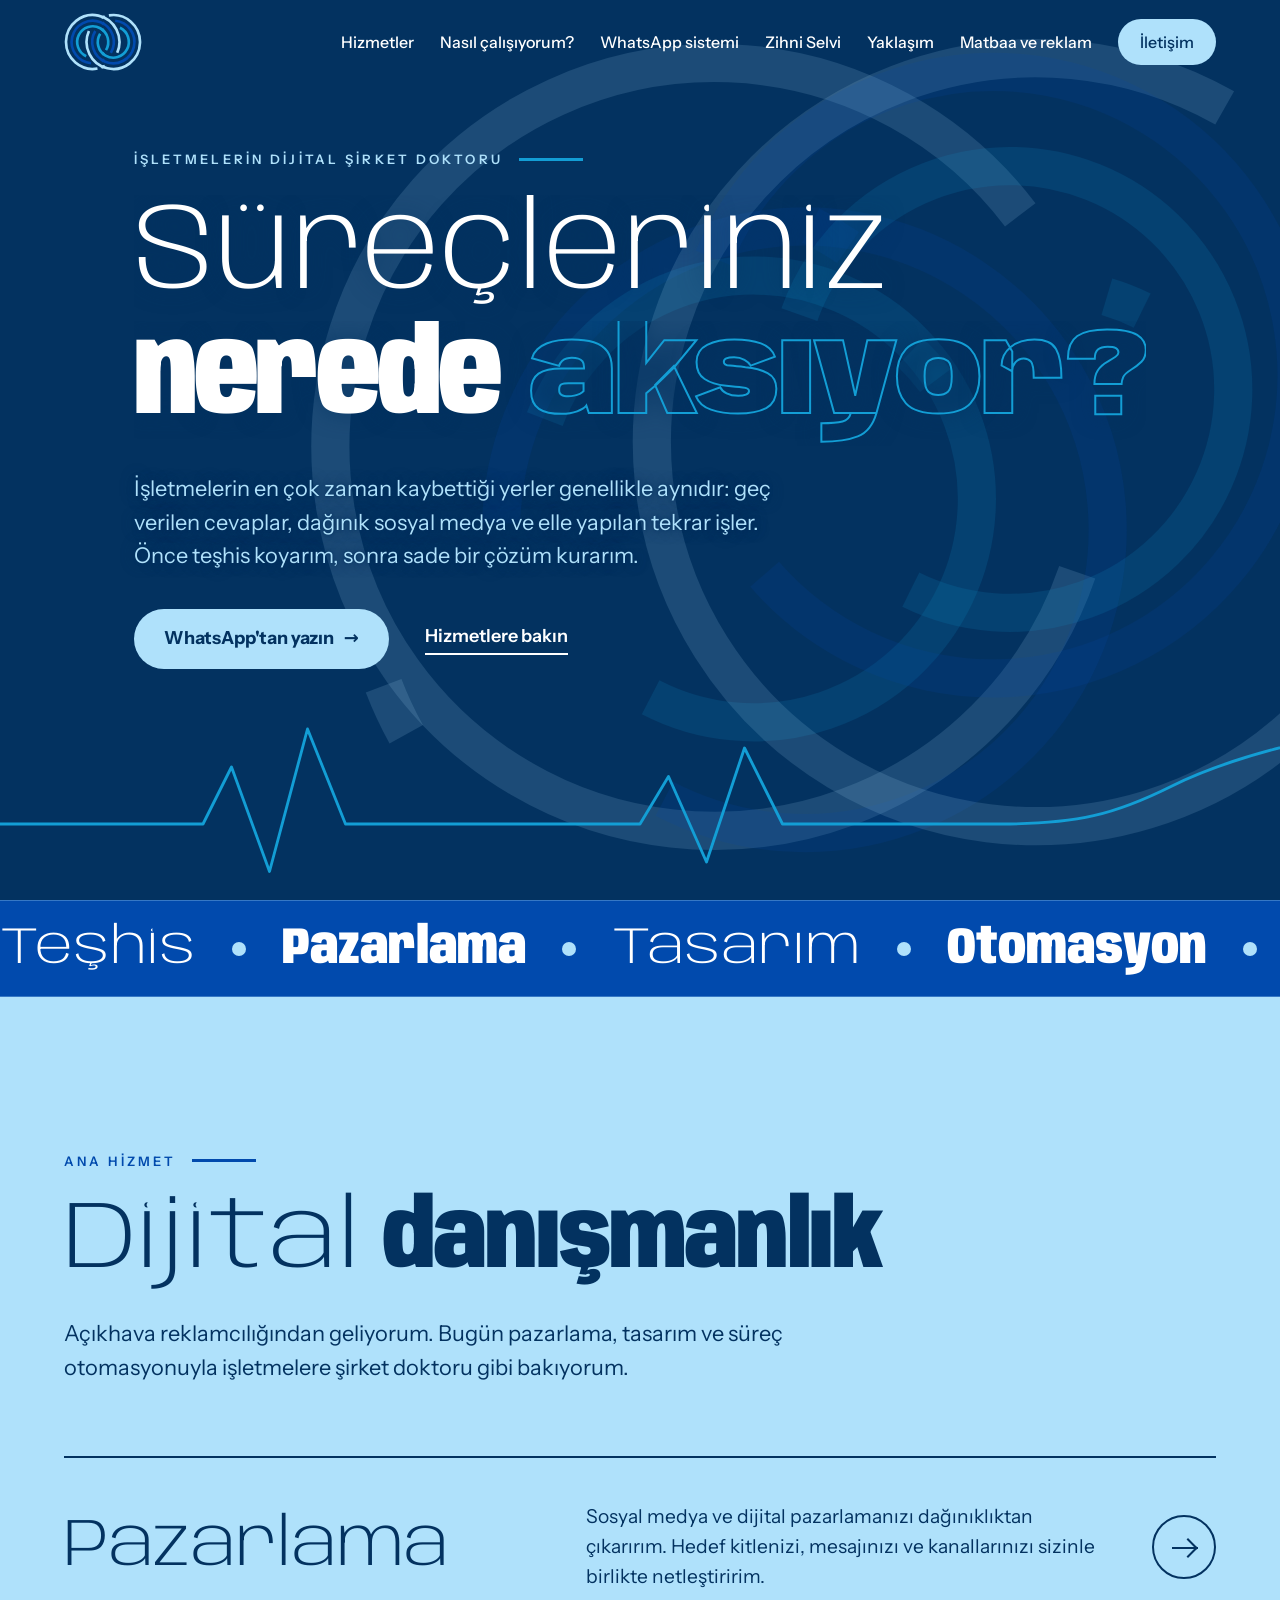
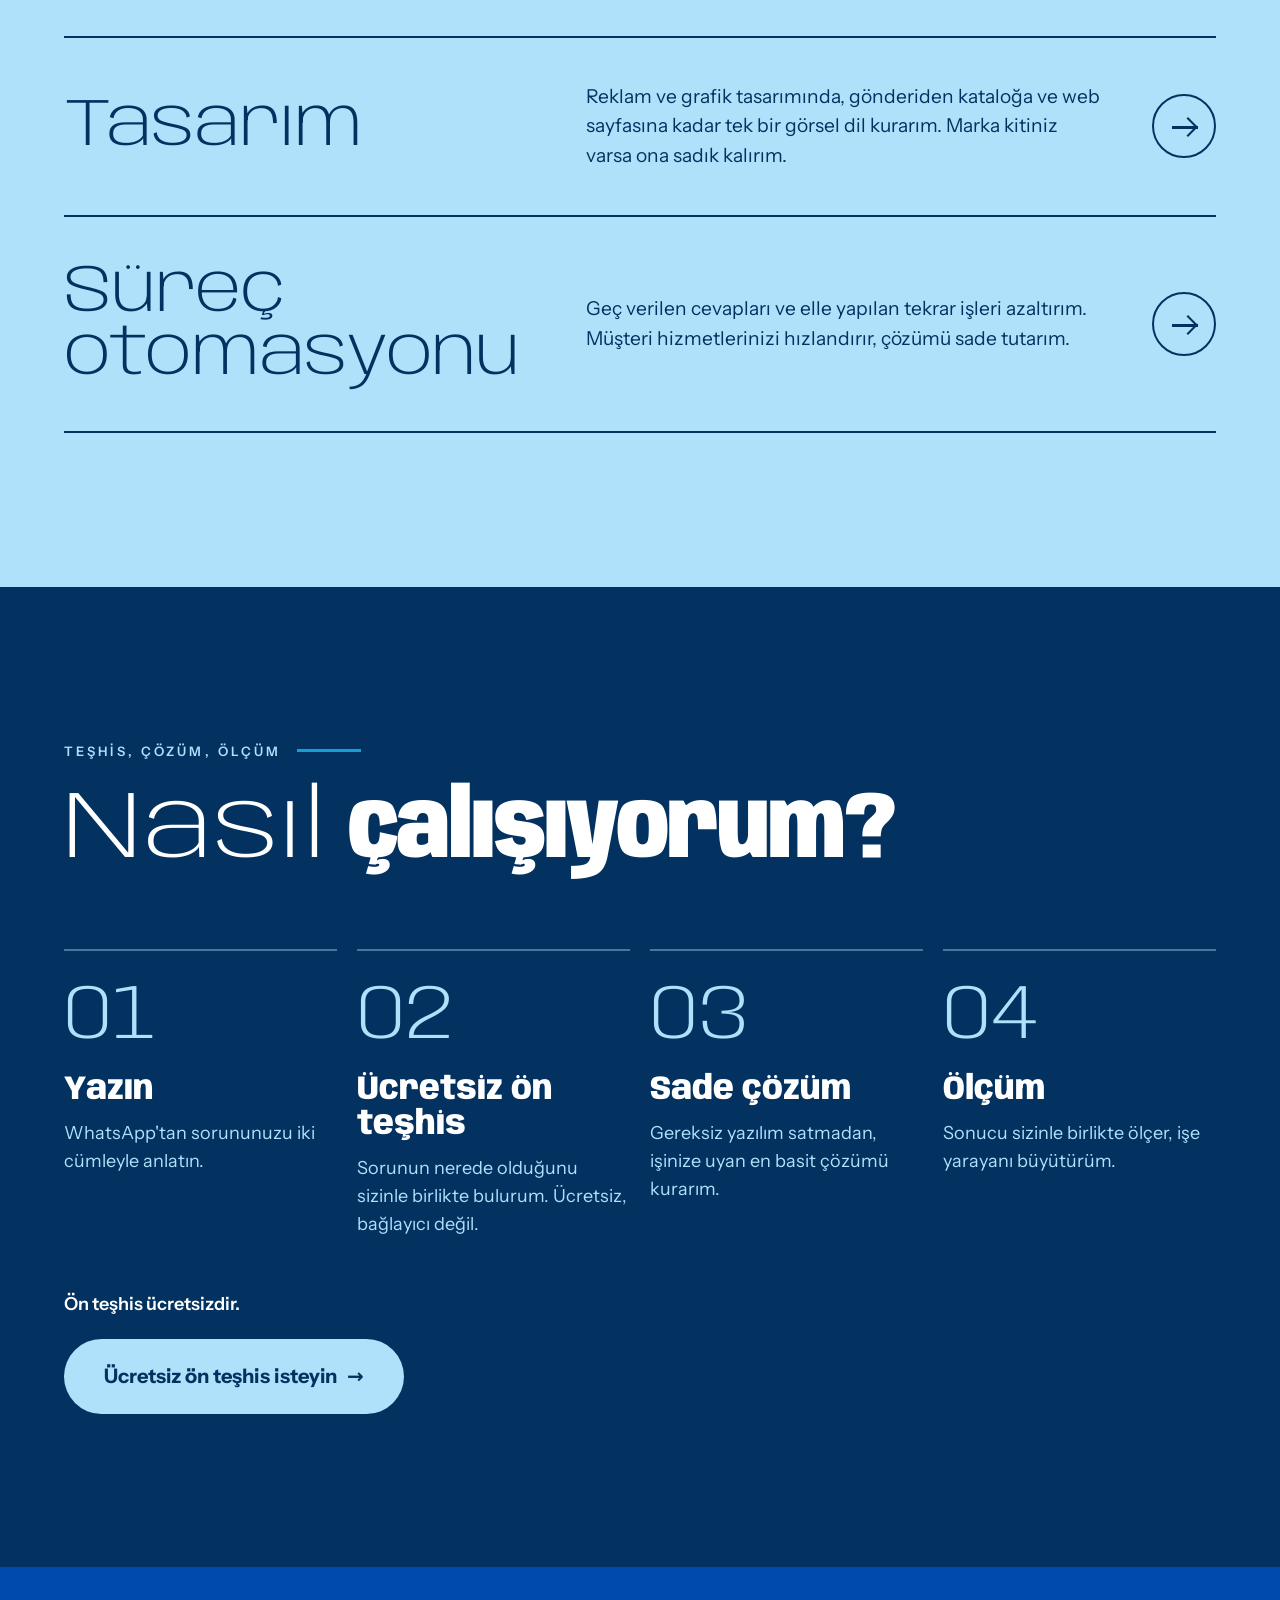
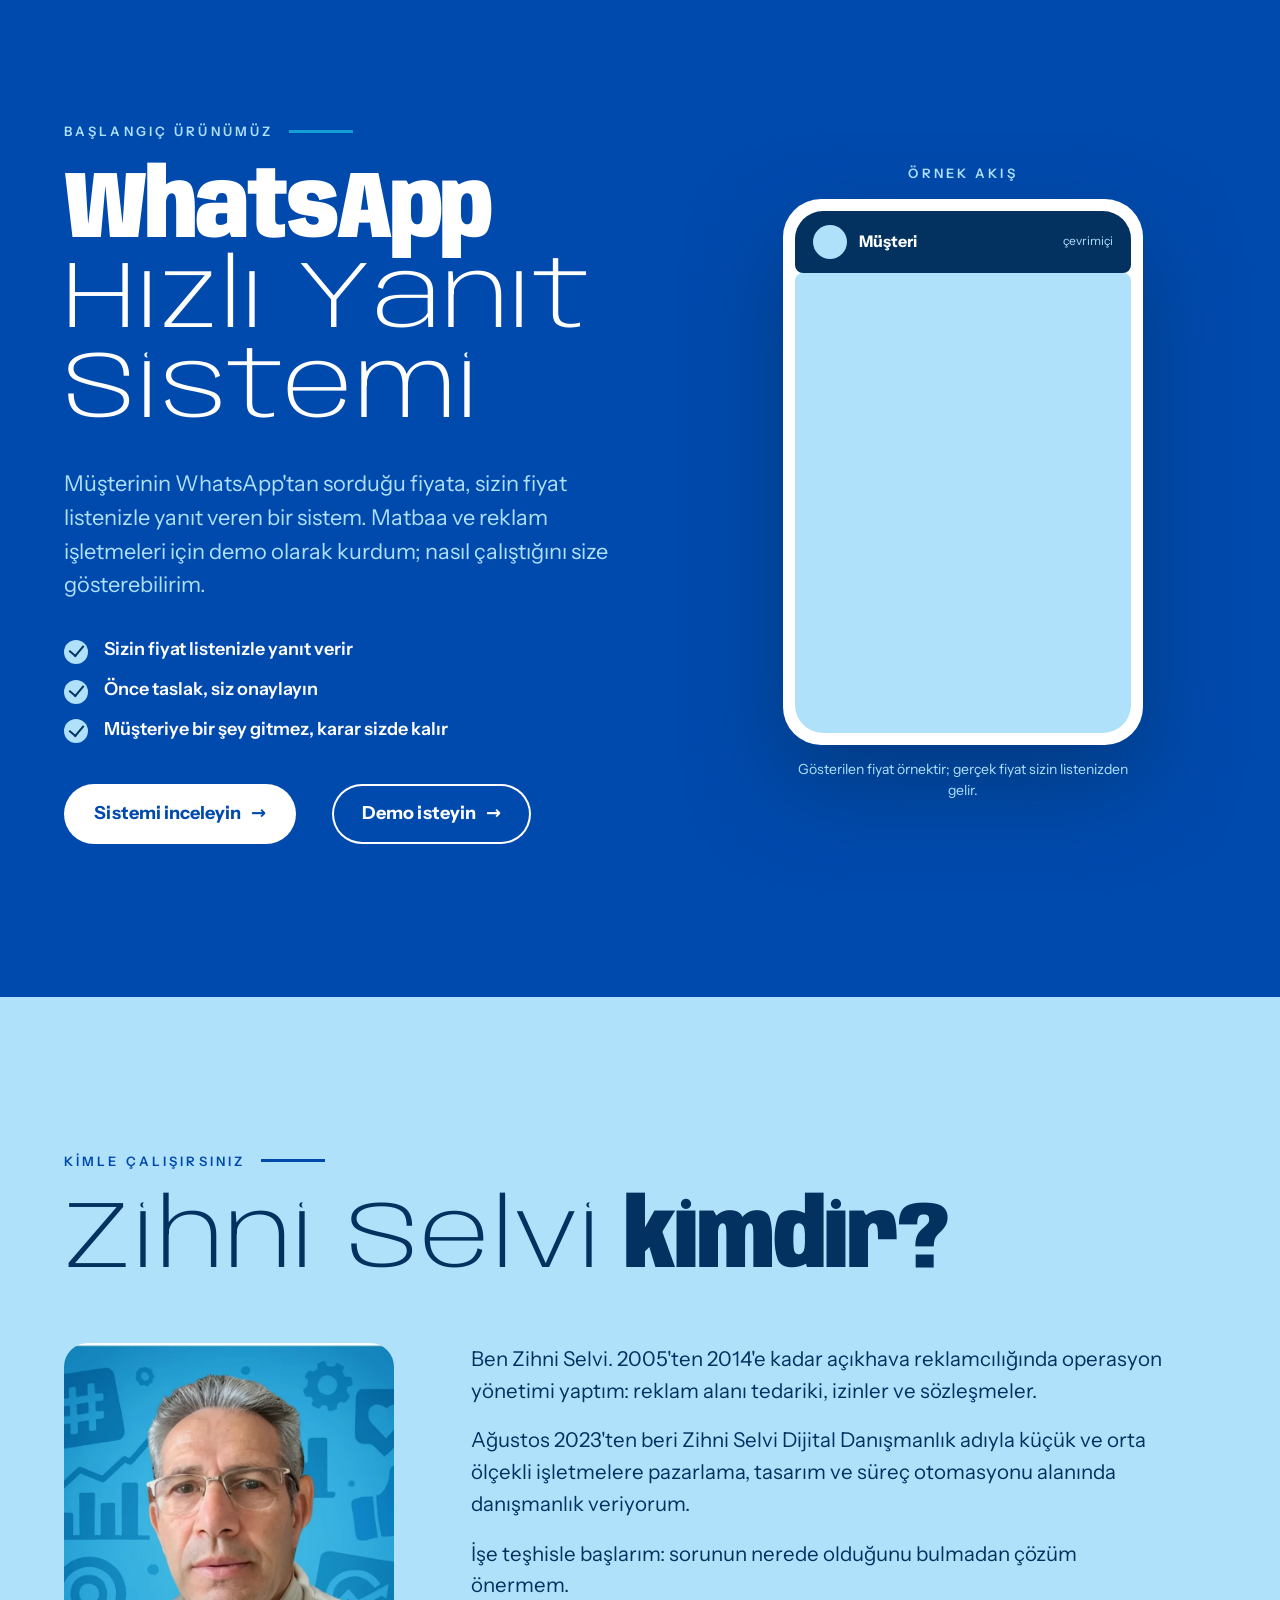
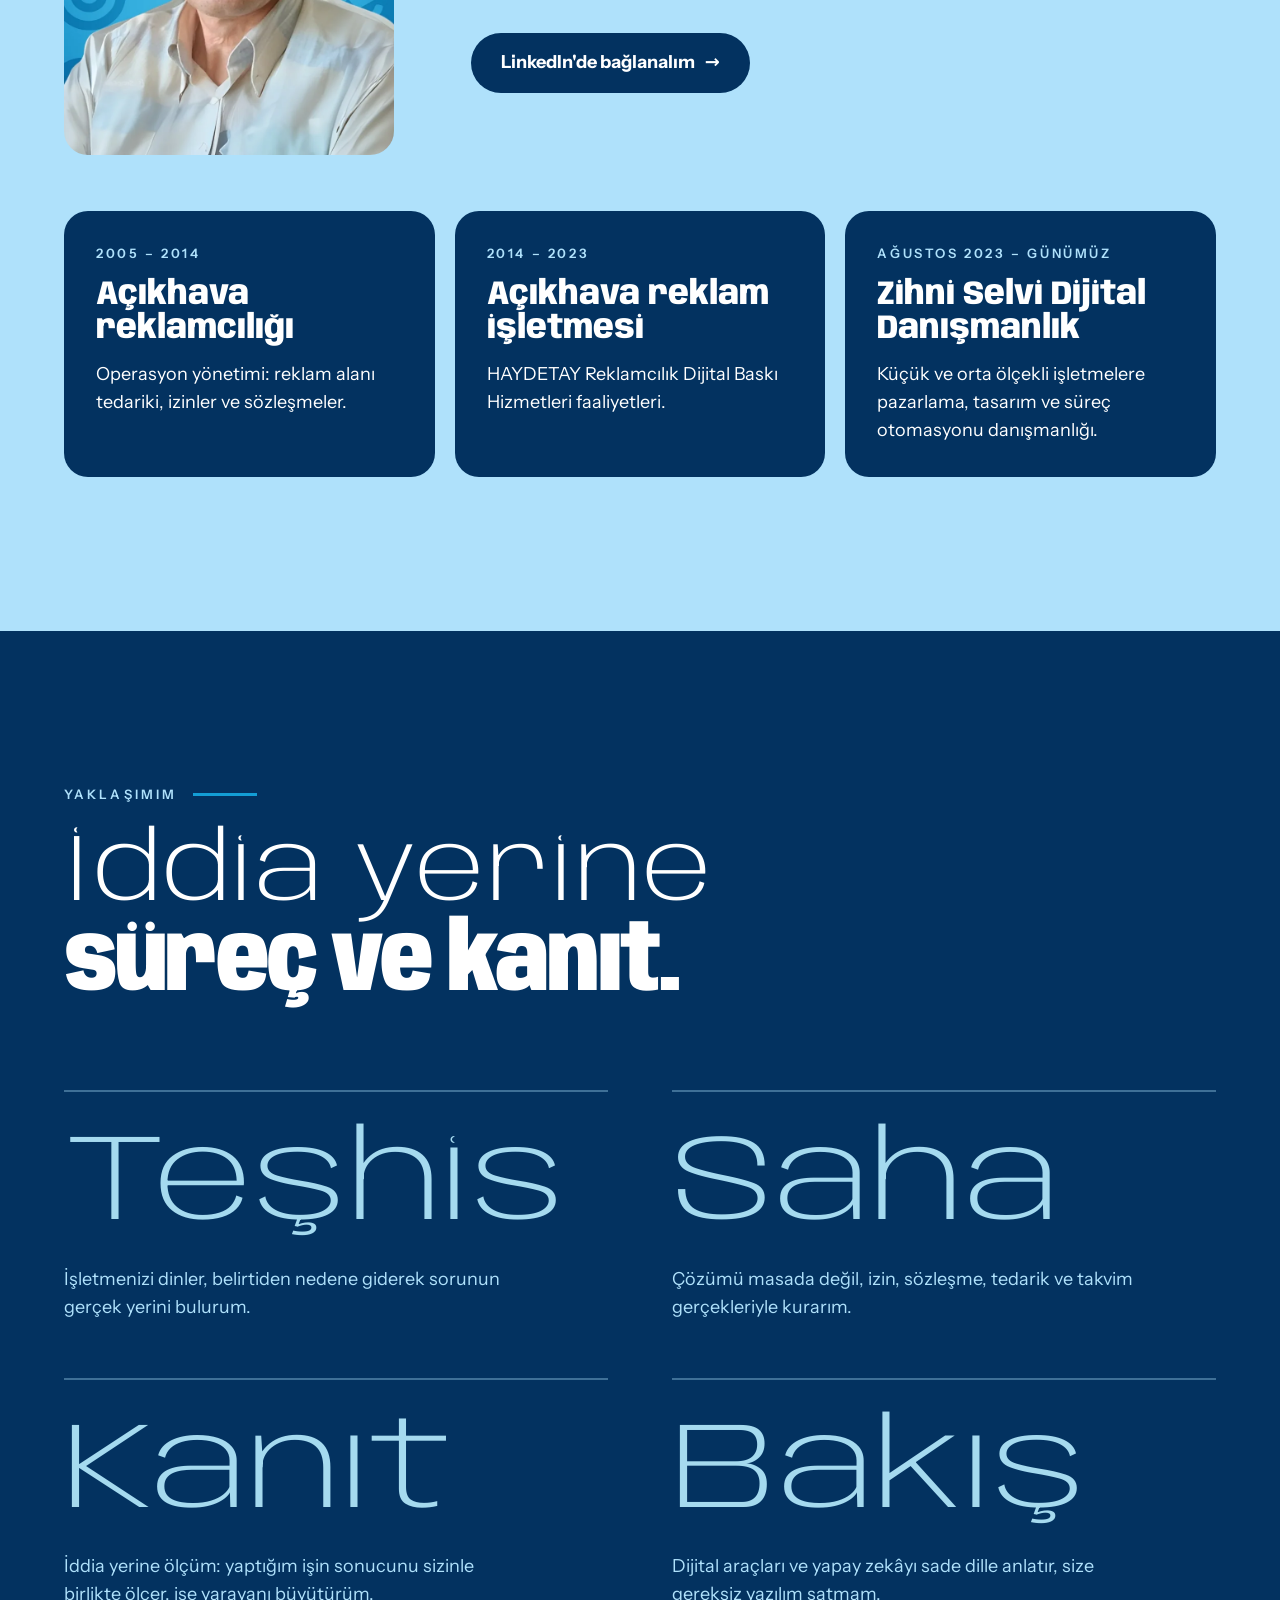
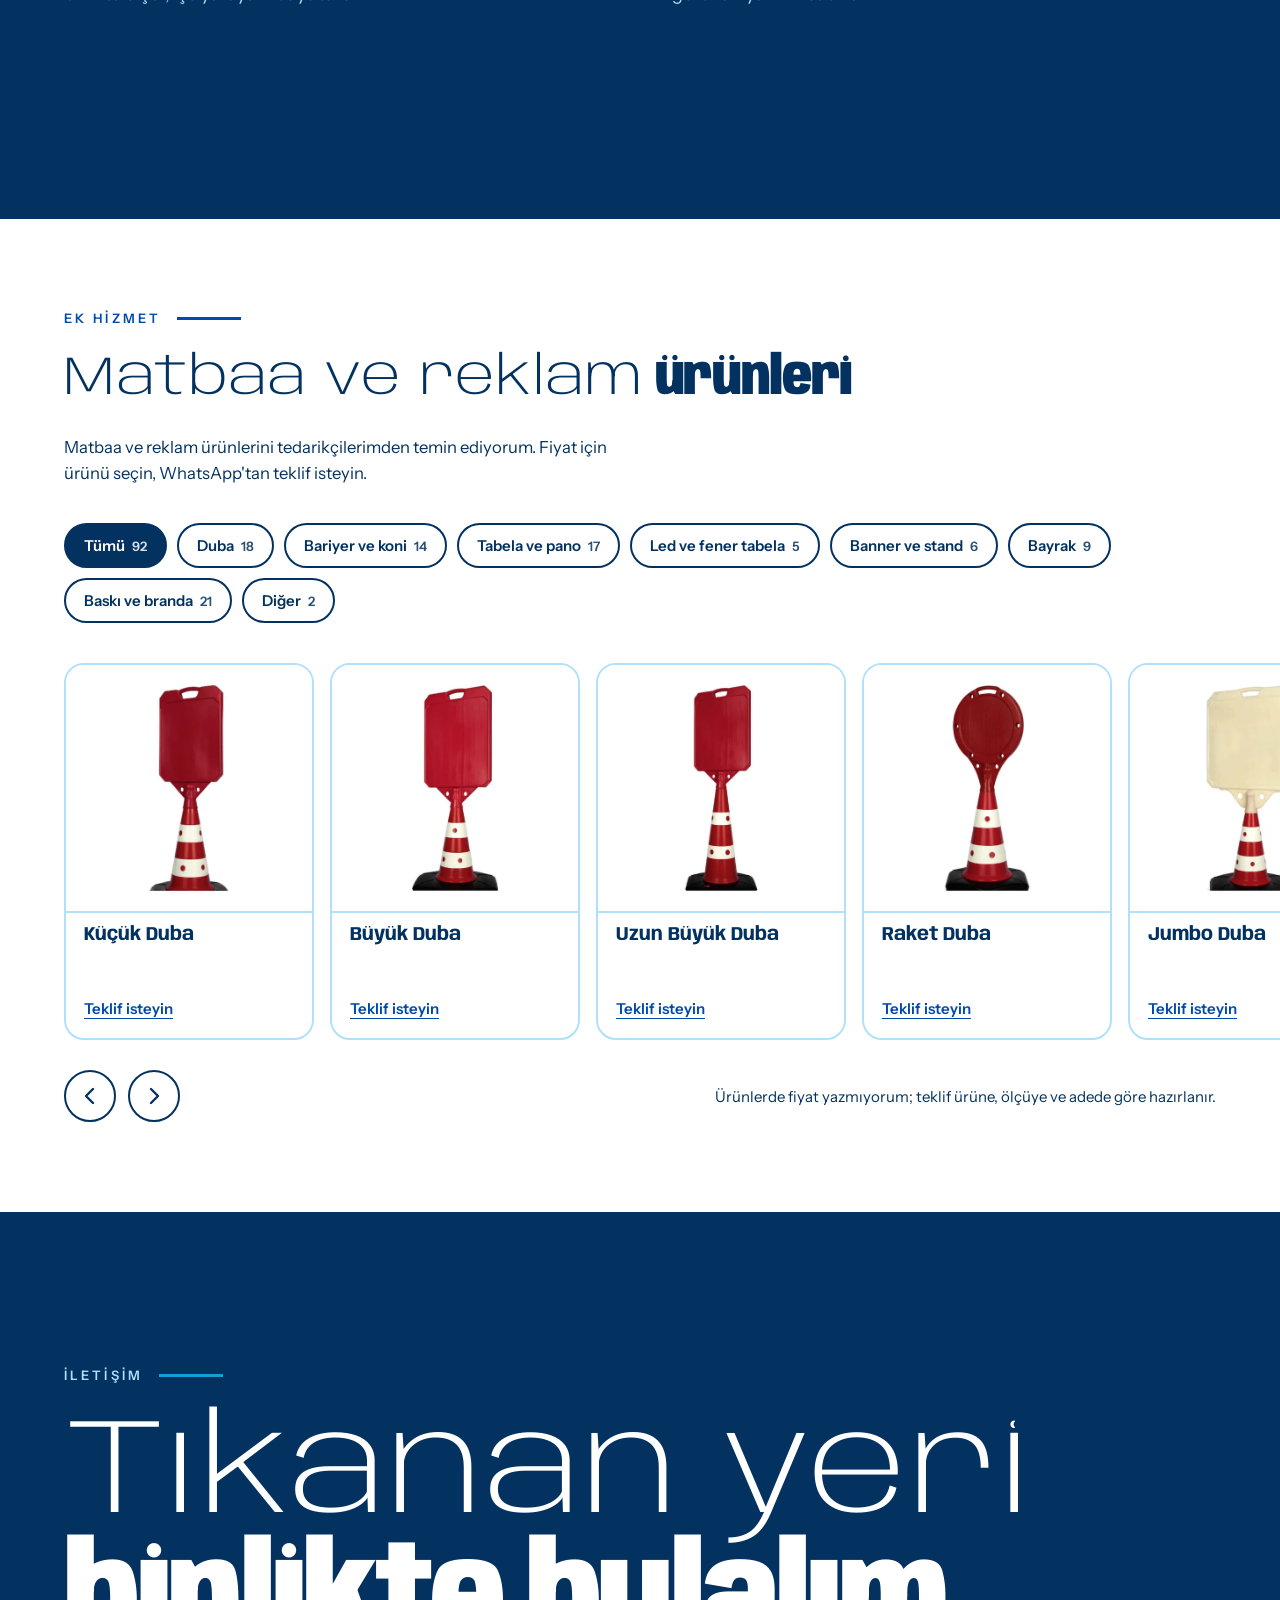
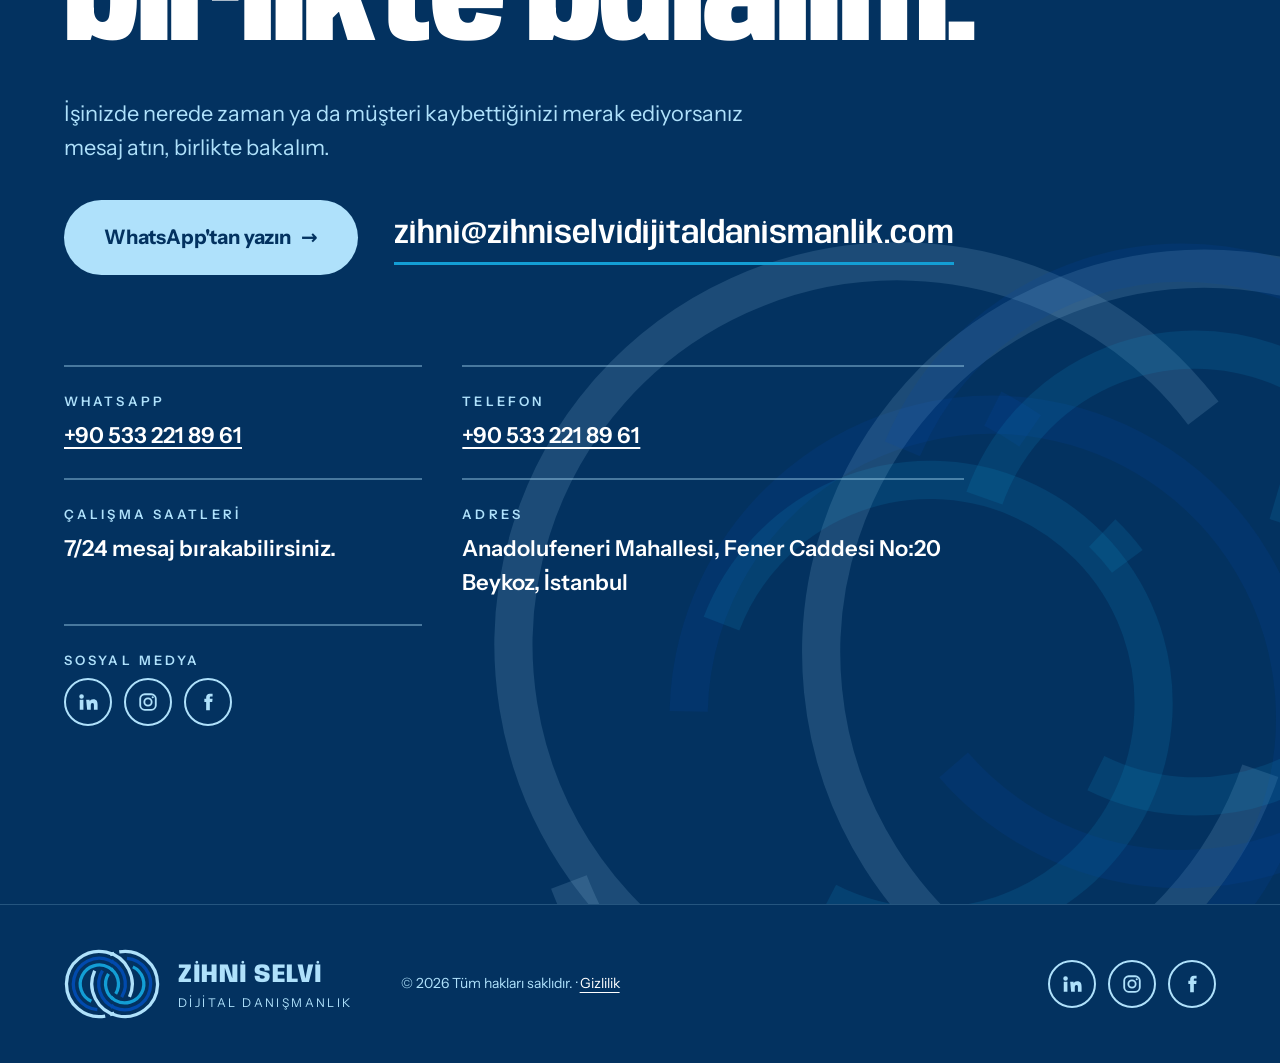
==== commit 73b95992: "Yaklaşım kelimeleri: kaydırmayla ince-kalın geçişi orijinal aralığa (250-900) döndürüldü; yanıt süre" ====
--- a/index.html
+++ b/index.html
@@ -412,7 +412,6 @@
         <div><dt>WhatsApp</dt><dd><a href="https://wa.me/905332218961?text=Merhaba%2C%20ZSDD%20sitesinden%20yaz%C4%B1yorum.%20%C3%9Ccretsiz%20%C3%B6n%20te%C5%9Fhis%20hakk%C4%B1nda%20bilgi%20almak%20istiyorum." rel="noopener">+90 533 221 89 61</a></dd></div>
         <div><dt>Telefon</dt><dd><a href="tel:+905332218961">+90 533 221 89 61</a></dd></div>
         <div><dt>Çalışma saatleri</dt><dd>7/24 mesaj bırakabilirsiniz.</dd></div>
-        <div><dt>Yanıt süresi</dt><dd class="ph">YANIT_SÜRESİ_YER_TUTUCU</dd></div>
         <div><dt>Adres</dt><dd><address>Anadolufeneri Mahallesi, Fener Caddesi No:20<br>Beykoz, İstanbul</address></dd></div>
         <div><dt>Sosyal medya</dt><dd><ul class="social" aria-label="Sosyal medya"><li><a href="https://www.linkedin.com/in/zihni-selvi/" rel="noopener" aria-label="LinkedIn"><svg viewBox="0 0 24 24" aria-hidden="true"><path fill="currentColor" d="M4.98 3.5a2.5 2.5 0 1 1-.02 5 2.5 2.5 0 0 1 .02-5zM3 9.5h4v11H3zM10 9.5h3.8v1.6h.06c.53-1 1.84-2.1 3.8-2.1 4.06 0 4.8 2.67 4.8 6.14v5.36h-4v-4.75c0-1.13-.02-2.6-1.58-2.6-1.58 0-1.82 1.24-1.82 2.52v4.83h-4z"/></svg></a></li><li><a href="https://www.instagram.com/selvizihni/" rel="noopener" aria-label="Instagram"><svg viewBox="0 0 24 24" aria-hidden="true"><rect x="3.5" y="3.5" width="17" height="17" rx="5" fill="none" stroke="currentColor" stroke-width="2"/><circle cx="12" cy="12" r="4" fill="none" stroke="currentColor" stroke-width="2"/><circle cx="17.2" cy="6.8" r="1.2" fill="currentColor"/></svg></a></li><li><a href="https://www.facebook.com/zihniselvidijitaldanismanlik/" rel="noopener" aria-label="Facebook"><svg viewBox="0 0 24 24" aria-hidden="true"><path fill="currentColor" d="M14 8.5V7c0-.8.5-1 1-1h2V3h-3c-3 0-4 2-4 4v1.5H8V12h2v9h4v-9h2.6l.4-3.5z"/></svg></a></li></ul></dd></div>
       </dl>
--- a/css/style.css
+++ b/css/style.css
@@ -1 +1 @@
-@font-face{font-family:Anybody;font-style:normal;font-weight:100 900;font-stretch:50% 150%;font-display:swap;src:url(../fonts/anybody-latin-standard-normal.woff2) format("woff2");unicode-range:U+0000-00FF,U+0131,U+0152-0153,U+02BB-02BC,U+02C6,U+02DA,U+02DC,U+0304,U+0308,U+0329,U+2000-206F,U+20AC,U+2122,U+2191,U+2193,U+2212,U+2215,U+FEFF,U+FFFD}@font-face{font-family:Anybody;font-style:normal;font-weight:100 900;font-stretch:50% 150%;font-display:swap;src:url(../fonts/anybody-latin-ext-standard-normal.woff2) format("woff2");unicode-range:U+0100-02BA,U+02BD-02C5,U+02C7-02CC,U+02CE-02D7,U+02DD-02FF,U+0304,U+0308,U+0329,U+1D00-1DBF,U+1E00-1E9F,U+1EF2-1EFF,U+2020,U+20A0-20AB,U+20AD-20C0,U+2113,U+2C60-2C7F,U+A720-A7FF}@font-face{font-family:Instrument Sans;font-style:normal;font-weight:400 700;font-stretch:75% 100%;font-display:swap;src:url(../fonts/instrument-sans-latin-standard-normal.woff2) format("woff2");unicode-range:U+0000-00FF,U+0131,U+0152-0153,U+02BB-02BC,U+02C6,U+02DA,U+02DC,U+0304,U+0308,U+0329,U+2000-206F,U+20AC,U+2122,U+2191,U+2193,U+2212,U+2215,U+FEFF,U+FFFD}@font-face{font-family:Instrument Sans;font-style:normal;font-weight:400 700;font-stretch:75% 100%;font-display:swap;src:url(../fonts/instrument-sans-latin-ext-standard-normal.woff2) format("woff2");unicode-range:U+0100-02BA,U+02BD-02C5,U+02C7-02CC,U+02CE-02D7,U+02DD-02FF,U+0304,U+0308,U+0329,U+1D00-1DBF,U+1E00-1E9F,U+1EF2-1EFF,U+2020,U+20A0-20AB,U+20AD-20C0,U+2113,U+2C60-2C7F,U+A720-A7FF}:root{color-scheme:dark;--kl:#033260;--l:#014aad;--m:#139ed5;--am:#afe1fb;--w:#ffffff;--display:"Anybody","Arial Narrow",system-ui,sans-serif;--body:"Instrument Sans",system-ui,sans-serif;--yan:clamp(20px,5vw,72px);--ease:cubic-bezier(.2,.7,.1,1);--fc:var(--am)}*{box-sizing:border-box}html{scroll-behavior:smooth;scroll-padding-top:84px}body{margin:0;font-family:var(--body);font-weight:400;font-size:18px;line-height:1.55;color:var(--w);background:var(--kl);-webkit-font-smoothing:antialiased;overflow-x:hidden}img{max-width:100%}a{color:inherit}:focus-visible{outline:3px solid var(--fc);outline-offset:4px;border-radius:4px}.s--light,.s--white{--fc:var(--kl)}.sr{position:absolute;width:1px;height:1px;overflow:hidden;clip:rect(0 0 0 0);white-space:nowrap}.skip{position:absolute;left:12px;top:-60px;z-index:100;background:var(--w);color:var(--kl);padding:12px 18px;border-radius:999px;font-weight:700;text-decoration:none}.skip:focus{top:12px;outline:3px solid var(--kl);outline-offset:2px}.wrap{max-width:1280px;margin:0 auto;padding:0 var(--yan);position:relative}.progress{position:fixed;inset:0 0 auto;height:4px;z-index:60;pointer-events:none}.progress i{display:block;height:100%;background:var(--m);transform-origin:0 50%;transform:scaleX(0)}.top{position:fixed;inset:0 0 auto;z-index:50;transition:transform .5s var(--ease),background .4s,box-shadow .4s}.top.is-solid{background:#033260e6;backdrop-filter:blur(12px);-webkit-backdrop-filter:blur(12px);box-shadow:0 1px #afe1fb33}.top.is-hidden{transform:translateY(-110%)}.top__in{display:flex;align-items:center;justify-content:space-between;height:84px;gap:16px}.brand{display:block;line-height:0;border-radius:8px}.brand__mark{display:block;width:78px;height:auto;transition:transform .6s var(--ease)}.brand:hover .brand__mark{transform:rotate(-6deg) scale(1.06)}.nav{display:flex;align-items:center;gap:26px}.nav a{text-decoration:none;font-weight:500;font-size:16px}.nav a:not(.btn) span{background:linear-gradient(currentColor,currentColor) 0 100%/0 2px no-repeat;padding-bottom:4px;transition:background-size .4s var(--ease)}.nav a:not(.btn):hover span{background-size:100% 2px}.nav-toggle{display:none;position:relative;width:52px;height:52px;border:1.5px solid var(--am);border-radius:50%;background:none;cursor:pointer;color:var(--w)}.nav-toggle span{position:absolute;left:15px;right:15px;height:2px;background:currentColor;transition:transform .4s var(--ease)}.nav-toggle span:nth-child(1){top:21px}.nav-toggle span:nth-child(2){top:29px}.nav-toggle[aria-expanded=true] span:nth-child(1){transform:translateY(4px) rotate(45deg)}.nav-toggle[aria-expanded=true] span:nth-child(2){transform:translateY(-4px) rotate(-45deg)}.btn{display:inline-flex;align-items:center;gap:10px;font:inherit;font-weight:700;text-decoration:none;background:var(--am);color:var(--kl);padding:16px 30px;border-radius:999px;border:0;cursor:pointer;transition:background .35s,color .35s}.btn:after{content:"\2192";transition:transform .35s var(--ease)}.btn:hover{background:var(--w)}.btn:hover:after{transform:translate(5px)}.btn--sm{padding:11px 22px;font-size:16px}.btn--sm:after{content:none}.btn--light{background:var(--w);color:var(--l)}.btn--light:hover{background:var(--am);color:var(--kl)}.btn--dark{background:var(--kl);color:var(--w)}.btn--dark:hover{background:var(--l);color:var(--w)}.btn--ghost{background:transparent;color:inherit;box-shadow:inset 0 0 0 2px currentColor}.btn--ghost:hover{background:var(--w);color:var(--l);box-shadow:inset 0 0 0 2px var(--w)}.btn--lg{padding:22px 40px;font-size:20px}.link{font-weight:600;text-decoration:none;background:linear-gradient(currentColor,currentColor) 0 100%/100% 2px no-repeat;padding-bottom:4px;transition:background-size .4s var(--ease),color .3s}.link:hover{background-size:0 2px;color:var(--am)}.s--light .link:hover{color:var(--l)}.actions{display:flex;align-items:center;gap:24px 36px;flex-wrap:wrap;margin-top:36px}h1,h2,h3{margin:0;font-family:var(--display);line-height:.95}.eyebrow{margin:0 0 26px;display:flex;align-items:center;gap:16px;font-size:13px;font-weight:600;letter-spacing:.24em;text-transform:uppercase;color:var(--am)}.eyebrow:after{content:"";width:64px;height:3px;background:var(--m);transform-origin:0 50%}.s--light .eyebrow,.s--white .eyebrow{color:var(--l)}.s--light .eyebrow:after,.s--white .eyebrow:after{background:var(--l)}h2{font-size:clamp(40px,7.4vw,112px);letter-spacing:-.025em;text-wrap:balance}.t-thin{font-variation-settings:"wght" 250,"wdth" 125;letter-spacing:0}.t-bold{font-variation-settings:"wght" 880,"wdth" 78}.lead{font-size:clamp(18px,1.7vw,23px);max-width:34em;margin:30px 0 0;font-weight:400}.s--dark .lead,.s--mid .lead,.hero .lead{color:var(--am)}.big{font-size:clamp(46px,10.5vw,168px)}.s{padding:clamp(80px,12vw,168px) 0;position:relative;overflow:hidden}.s--dark{background:var(--kl);color:var(--w)}.s--mid{background:var(--l);color:var(--w)}.s--light{background:var(--am);color:var(--kl)}.s--white{background:var(--w);color:var(--kl)}.split{display:grid;grid-template-columns:1.1fr 1fr;gap:clamp(40px,7vw,110px);align-items:center}.hero{position:relative;background:var(--kl);overflow:hidden;min-height:min(100svh,940px);display:flex;align-items:center}.hero__in{padding-top:128px;padding-bottom:210px;z-index:2}.hero__h{text-shadow:0 0 22px rgba(3,50,96,.6);font-size:clamp(46px,9.6vw,156px);line-height:.88;letter-spacing:-.03em}.hero__h .ln{display:block;overflow:hidden;padding:.04em 0 .1em}.hero__h .w{display:inline-block}.w--thin{font-variation-settings:"wght" 250,"wdth" 112;letter-spacing:0}.w--bold{font-variation-settings:"wght" 900,"wdth" 72}.w--line{font-variation-settings:"wght" 900,"wdth" 100;color:transparent;-webkit-text-stroke:2px var(--m);transition:color .5s}.hero__h:hover .w--line{color:var(--m)}.hero .lead{max-width:30em;margin-top:26px;font-variation-settings:"wght" var(--lw,400),"wdth" var(--lwd,100);text-shadow:0 0 14px rgba(3,50,96,.95),0 0 3px rgba(3,50,96,.9)}.asm{position:absolute;overflow:visible;z-index:0;pointer-events:none}.asm .p{stroke-linecap:butt}.hero__in,.s--contact .wrap{z-index:2}.pulse{position:absolute;left:0;right:0;bottom:0;width:100%;height:190px;z-index:1;pointer-events:none}.pulse path{stroke-dasharray:1;stroke-dashoffset:1}.pulse__dot{position:absolute;left:0;top:0;width:12px;height:12px;margin:-6px 0 0 -6px;border-radius:50%;background:#fff;box-shadow:0 0 0 3px #afe1fb59,0 0 18px 5px #139ed5f2,0 0 42px 12px #139ed580;opacity:0;z-index:3;pointer-events:none;animation:glow 1.1s ease-in-out infinite alternate}.is-offscreen .pulse__dot{animation-play-state:paused}@keyframes glow{0%{box-shadow:0 0 0 3px #afe1fb40,0 0 12px 3px #139ed5cc,0 0 30px 8px #139ed559}to{box-shadow:0 0 0 6px #afe1fb73,0 0 24px 8px #139ed5,0 0 56px 16px #139ed599}}.band{background:var(--l);color:var(--w);overflow:hidden;border-block:1px solid rgba(175,225,251,.3)}.band__t{display:flex;width:max-content;animation:marq 40s linear infinite}.band:hover .band__t{animation-play-state:paused}.band__row{list-style:none;margin:0;padding:22px 36px 22px 0;display:flex;align-items:center;gap:36px;font-family:var(--display);font-size:clamp(26px,4vw,56px);line-height:1;white-space:nowrap}.band__row .b-thin{font-variation-settings:"wght" 250,"wdth" 125}.band__row .b-bold{font-variation-settings:"wght" 900,"wdth" 75}.band__row .dot{width:14px;height:14px;border-radius:50%;background:var(--am);flex:none}@keyframes marq{to{transform:translate(-50%)}}.rows{list-style:none;margin:72px 0 0;padding:0;border-bottom:2px solid var(--kl)}.row{position:relative;display:grid;grid-template-columns:1.1fr 1.2fr 64px;gap:24px 48px;align-items:center;padding:44px 0;border-top:2px solid var(--kl);isolation:isolate;transition:color .5s var(--ease)}.row:before{content:"";position:absolute;inset:0 calc(var(--yan) * -1);background:var(--kl);transform:scaleY(0);transform-origin:50% 100%;transition:transform .55s var(--ease);z-index:-1}.row:hover{color:var(--w)}.row:hover:before{transform:scaleY(1)}.row h3{font-size:clamp(34px,5.2vw,78px);letter-spacing:-.02em;font-variation-settings:"wght" 250,"wdth" 120;transition:font-variation-settings .6s var(--ease)}.row:hover h3{font-variation-settings:"wght" 900,"wdth" 80}.row p{margin:0;font-size:clamp(17px,1.5vw,20px);max-width:32em}.row__a{width:64px;height:64px;border-radius:50%;border:2px solid currentColor;position:relative;transition:background .4s,border-color .4s,color .4s,transform .5s var(--ease)}.row__a:before{content:"";position:absolute;left:18px;top:30px;width:26px;height:2.4px;background:currentColor}.row__a:after{content:"";position:absolute;left:27px;top:24px;width:12px;height:12px;border-top:2.4px solid currentColor;border-right:2.4px solid currentColor;transform:rotate(45deg)}.row:hover .row__a{background:var(--am);border-color:var(--am);color:var(--kl);transform:rotate(-45deg)}.steps{list-style:none;margin:72px 0 0;padding:0;display:grid;grid-template-columns:repeat(4,1fr);gap:20px;counter-reset:adim}.step{counter-increment:adim;border-top:2px solid rgba(175,225,251,.4);padding:28px 0 8px}.step:before{content:counter(adim,decimal-leading-zero);display:block;font-family:var(--display);font-size:clamp(56px,6vw,96px);line-height:1;font-variation-settings:"wght" 250,"wdth" 125;color:var(--am);margin-bottom:18px}.step h3{font-size:clamp(26px,2.6vw,36px);font-variation-settings:"wght" 800,"wdth" 90;line-height:1.05;margin-bottom:12px}.step p{margin:0;color:var(--am);max-width:20em}.free{margin:44px 0 0;font-weight:600}.ticks{list-style:none;margin:34px 0 40px;padding:0;display:grid;gap:12px}.ticks li{position:relative;padding-left:40px;font-weight:600}.ticks li:before{content:"";position:absolute;left:0;top:.2em;width:24px;height:24px;border-radius:50%;background:var(--am)}.ticks li:after{content:"";position:absolute;left:8px;top:.34em;width:7px;height:12px;border:solid var(--kl);border-width:0 2.4px 2.4px 0;transform:rotate(40deg)}.phonewrap{justify-self:center;width:min(100%,360px)}.phone__cap{margin:0 0 16px;font-size:13px;font-weight:600;letter-spacing:.24em;text-transform:uppercase;color:var(--am);text-align:center}.phone{background:var(--w);color:var(--kl);border-radius:38px;padding:12px;box-shadow:0 40px 90px #0332608c}.phone__bar{display:flex;align-items:center;gap:12px;background:var(--kl);color:var(--w);border-radius:28px 28px 8px 8px;padding:14px 18px}.phone__bar i{width:34px;height:34px;border-radius:50%;background:var(--am);flex:none}.phone__bar b{font-weight:700;font-size:16px}.phone__bar small{margin-left:auto;font-size:12px;color:var(--am)}.chat{background:var(--am);border-radius:8px 8px 28px 28px;padding:18px 14px;min-height:460px;display:flex;flex-direction:column;gap:12px;position:relative;overflow:hidden}.msg,.typing{opacity:0;transform:translateY(14px) scale(.96);transition:opacity .5s var(--ease),transform .5s var(--ease);max-width:88%;border-radius:18px;padding:12px 15px;font-size:15px;line-height:1.4}.msg small{display:block;font-size:11px;letter-spacing:.06em;text-transform:uppercase;font-weight:700;margin-bottom:6px;opacity:.85}.msg u{text-decoration:none;font-family:var(--display);font-weight:800;background:var(--kl);color:var(--w);border-radius:6px;padding:0 7px}.msg i{font-style:normal;font-size:12px;font-weight:700}.msg--in{background:var(--w);border-bottom-left-radius:4px;align-self:flex-start}.msg--draft{background:var(--w);border:2px dashed var(--l);align-self:flex-end;border-bottom-right-radius:4px}.msg--out{background:var(--l);color:var(--w);align-self:flex-end;border-bottom-right-radius:4px;position:absolute;right:14px;bottom:18px}.msg--out small{margin:8px 0 0;opacity:.9}.msg--out u{background:var(--am);color:var(--kl)}.acts{display:flex;gap:8px;margin-top:12px}.acts em,.acts strong{font-style:normal;font-size:13px;padding:8px 12px;border-radius:999px}.acts em{border:1.5px solid var(--kl)}.acts strong{background:var(--am);color:var(--kl);transition:background .3s,color .3s,transform .3s}.acts strong.is-press{background:var(--kl);color:var(--w);transform:scale(.94)}.typing{background:var(--w);position:absolute;right:14px;bottom:18px;display:flex;gap:5px;padding:14px 16px;width:70px}.typing i{width:8px;height:8px;border-radius:50%;background:var(--l);animation:dot 1s infinite}.typing i:nth-child(2){animation-delay:.15s}.typing i:nth-child(3){animation-delay:.3s}@keyframes dot{0%,60%,to{transform:translateY(0);opacity:.4}30%{transform:translateY(-6px);opacity:1}}.chat .show{opacity:1;transform:none}.msg--draft.show{position:absolute;right:14px;bottom:18px}.phone__note{margin:14px 0 0;text-align:center;font-size:14px;color:var(--am)}.about{display:grid;grid-template-columns:minmax(220px,.62fr) 1.4fr;gap:clamp(36px,6vw,96px);align-items:start;margin-top:56px}.portrait{margin:0;aspect-ratio:4/5;border-radius:24px;overflow:hidden;background:var(--kl)}.portrait img{display:block;width:100%;height:100%;object-fit:cover}.about__t p{margin:0 0 18px;max-width:34em;font-size:clamp(18px,1.6vw,21px)}.about__t .btn{margin-top:14px}.timeline{list-style:none;margin:56px 0 0;padding:0;display:grid;grid-template-columns:repeat(3,1fr);gap:20px}.timeline li{background:var(--kl);color:var(--w);border-radius:24px;padding:32px}.timeline .d{display:block;font-size:13px;letter-spacing:.2em;text-transform:uppercase;color:var(--am);margin-bottom:14px;font-weight:600}.timeline h3{font-size:clamp(24px,2.6vw,34px);font-variation-settings:"wght" 800,"wdth" 90;line-height:1.05}.timeline p{margin:14px 0 0}.timeline .ph{color:var(--am);font-weight:700}.pillars{list-style:none;margin:80px 0 0;padding:0;display:grid;grid-template-columns:1fr 1fr;gap:0 clamp(24px,5vw,80px)}.pillar{--p:0;border-top:2px solid rgba(175,225,251,.35);padding:36px 0 56px}.pillar__w{display:block;font-family:var(--display);font-size:clamp(56px,9.5vw,150px);line-height:.95;letter-spacing:-.02em;font-variation-settings:"wght" calc(250 + 330 * var(--p)),"wdth" calc(135 - 60 * var(--p));color:color-mix(in srgb,var(--w) calc(62% + 38% * var(--p)),var(--m));will-change:font-variation-settings;transition:font-variation-settings .35s var(--ease),color .35s}.pillar:hover .pillar__w,.pillar:active .pillar__w,.pillar:focus-within .pillar__w{font-variation-settings:"wght" 900,"wdth" 75;color:var(--w)}#yaklasim .t-thin{transition:font-variation-settings .45s var(--ease)}#yaklasim h2:hover .t-thin{font-variation-settings:"wght" 880,"wdth" 78}.pillar p{margin:22px 0 0;max-width:26em;color:var(--am)}.s--products{padding:clamp(56px,7vw,96px) 0 clamp(56px,7vw,96px)}.s--products h2{font-size:clamp(30px,4.2vw,56px)}.s--products .lead{font-size:clamp(16px,1.3vw,19px)}.chips{display:flex;gap:10px;flex-wrap:wrap;margin:36px 0 0;padding:0;list-style:none}.chip{font:inherit;font-weight:600;font-size:15px;color:var(--kl);background:transparent;border:2px solid var(--kl);border-radius:999px;padding:9px 18px;cursor:pointer;transition:background .3s,color .3s}.chip small{font-size:13px;opacity:.85;margin-left:4px}.chip:hover{background:var(--am)}.chip[aria-pressed=true]{background:var(--kl);color:var(--w)}.rail{margin-top:28px;overflow-x:auto;scroll-snap-type:x proximity;scroll-padding-inline:var(--yan);scrollbar-width:none;cursor:grab;padding:12px 0 24px;-webkit-overflow-scrolling:touch}.rail::-webkit-scrollbar{display:none}.rail.is-drag{cursor:grabbing;scroll-snap-type:none}.rail__t{list-style:none;margin:0;padding:0 var(--yan);display:flex;gap:16px;width:max-content}.rail__t li[hidden]{display:none}.card{width:clamp(200px,20vw,250px);background:var(--w);color:var(--kl);border:2px solid var(--am);border-radius:20px;overflow:hidden;scroll-snap-align:start;display:flex;flex-direction:column}.card img{display:block;width:100%;height:auto;aspect-ratio:1;object-fit:contain;background:var(--w);pointer-events:none;-webkit-user-drag:none}.card h3{padding:12px 18px 6px;font-size:19px;line-height:1.15;font-variation-settings:"wght" 700,"wdth" 95;border-top:2px solid var(--am);min-height:3.2em}.card a{margin:auto 18px 18px;align-self:flex-start;font-weight:600;font-size:15px;color:var(--l);text-underline-offset:4px}.card a:hover{color:var(--kl)}.rail__ctl{display:flex;align-items:center;justify-content:space-between;gap:20px;flex-wrap:wrap;margin-top:6px}.rail__btns{display:flex;gap:12px}.rbtn{width:52px;height:52px;border-radius:50%;border:2px solid var(--kl);background:none;color:var(--kl);cursor:pointer;display:grid;place-items:center;transition:background .3s,color .3s}.rbtn svg{width:24px;height:24px}.rbtn:hover{background:var(--kl);color:var(--w)}.rail__note{margin:0;font-size:15px;max-width:34em}.s--contact{padding-bottom:clamp(100px,12vw,180px)}.mail{font-family:var(--display);font-size:clamp(20px,2.4vw,34px);font-variation-settings:"wght" 600,"wdth" 95;text-decoration:none;background:linear-gradient(var(--m),var(--m)) 0 100%/100% 3px no-repeat;padding-bottom:6px;overflow-wrap:anywhere;transition:background-size .4s var(--ease),color .3s}.mail:hover{background-size:100% 100%;color:var(--kl)}.contact{margin:90px 0 0;display:grid;grid-template-columns:1fr 1.4fr;gap:0 40px;max-width:900px}.contact>div{padding:24px 0;border-top:2px solid rgba(175,225,251,.4)}.contact dt{font-size:13px;letter-spacing:.24em;text-transform:uppercase;color:var(--am);margin-bottom:8px;font-weight:600}.contact dd{margin:0;font-size:22px;font-weight:600}.contact address{font-style:normal}.contact a{text-underline-offset:4px}.contact .ph{font-weight:700;color:var(--am)}.social{display:flex;gap:12px;list-style:none;margin:0;padding:0}.social a{display:grid;place-items:center;width:48px;height:48px;border-radius:50%;border:2px solid var(--am);color:var(--am);transition:background .3s,color .3s}.social a:hover{background:var(--am);color:var(--kl)}.social svg{width:22px;height:22px}.social--contact{margin-top:36px}.foot{background:var(--kl);padding:44px 0;font-size:14px;color:var(--am);border-top:1px solid rgba(175,225,251,.2)}.foot__in{display:grid;grid-template-columns:auto 1fr auto;gap:28px 48px;align-items:center}.lockup{display:flex;align-items:center;gap:18px;text-decoration:none;color:var(--w)}.lockup img{width:96px;height:auto;display:block}.lockup b{display:block;font-family:var(--display);font-size:26px;line-height:1;font-variation-settings:"wght" 800,"wdth" 90;letter-spacing:.02em}.lockup span{display:block;font-size:12px;letter-spacing:.2em;margin-top:6px;color:var(--am)}.foot__meta{display:grid;gap:6px}.foot__meta a{color:var(--w);text-underline-offset:4px}.foot .ph{font-weight:700}.js .rv{opacity:0;transform:translateY(36px);transition:opacity .9s var(--ease),transform .9s var(--ease);transition-delay:var(--d,0s)}.js .rv.in{opacity:1;transform:none}.js .hero__h .w{transform:translateY(110%);transition:transform 1.1s var(--ease)}.js .hero__h .ln:nth-child(2) .w{transition-delay:.12s}.js .hero__h .ln:nth-child(2) .w:nth-child(2){transition-delay:.24s}.js .hero.is-loaded .hero__h .w{transform:none}.js .eyebrow.rv:after{transform:scaleX(0);transition:transform 1s .3s var(--ease)}.js .eyebrow.rv.in:after{transform:none}@media(max-width:1100px){.steps{grid-template-columns:1fr 1fr}.nav{gap:18px}.nav a{font-size:15px}}@media(max-width:900px){.split,.about,.pillars,.contact,.timeline,.steps{grid-template-columns:1fr}.portrait{max-width:320px}.row{grid-template-columns:1fr 64px;padding:34px 0}.row p{grid-column:1 / 2}.row__a{grid-row:1;grid-column:2}.pulse{height:130px}.hero__in{padding-bottom:170px}.nav-toggle{display:block;z-index:62}.nav{position:fixed;inset:0;background:var(--kl);flex-direction:column;align-items:flex-start;justify-content:center;gap:6px;padding:100px var(--yan) 40px;transform:translateY(-100%);visibility:hidden;transition:transform .6s var(--ease),visibility 0s .6s;z-index:61;overflow-y:auto}.nav.is-open{transform:none;visibility:visible;transition:transform .6s var(--ease)}.nav a{font-family:var(--display);font-size:clamp(30px,9vw,52px);font-variation-settings:"wght" 800,"wdth" 85;padding:6px 0}.nav .btn{margin-top:20px;font-family:var(--body);font-size:18px}.phone{transform:none}.hero__h{font-size:14.4vw}.mail{font-size:clamp(15px,4.4vw,30px);overflow-wrap:normal;word-break:keep-all}.foot__in{grid-template-columns:1fr}}@media(max-width:520px){.w--line{-webkit-text-stroke-width:1.5px}.card{width:min(72vw,240px)}}@media(prefers-reduced-motion:reduce){html{scroll-behavior:auto}.band__t,.pulse__dot{animation:none}.js .rv{transform:none}.js .hero__h .w{transition-duration:.5s}.brand:hover .brand__mark,.btn:hover:after{transform:none}}.page{min-height:100vh;display:flex;flex-direction:column}.page main{flex:1;padding:clamp(120px,14vw,170px) 0 clamp(60px,8vw,110px)}.page h1{font-size:clamp(40px,7vw,96px);letter-spacing:-.025em;margin-bottom:28px}.page h2{font-size:clamp(24px,2.6vw,34px);letter-spacing:-.01em;line-height:1.05;font-variation-settings:"wght" 800,"wdth" 90;margin:44px 0 12px}.page p,.page li{max-width:42em;color:var(--w)}.page li{margin-bottom:8px}.page a:not(.btn){color:var(--am);text-underline-offset:4px}.page .ph{font-weight:700;color:var(--am)}.page .upd{color:var(--am);font-size:15px}
+@font-face{font-family:Anybody;font-style:normal;font-weight:100 900;font-stretch:50% 150%;font-display:swap;src:url(../fonts/anybody-latin-standard-normal.woff2) format("woff2");unicode-range:U+0000-00FF,U+0131,U+0152-0153,U+02BB-02BC,U+02C6,U+02DA,U+02DC,U+0304,U+0308,U+0329,U+2000-206F,U+20AC,U+2122,U+2191,U+2193,U+2212,U+2215,U+FEFF,U+FFFD}@font-face{font-family:Anybody;font-style:normal;font-weight:100 900;font-stretch:50% 150%;font-display:swap;src:url(../fonts/anybody-latin-ext-standard-normal.woff2) format("woff2");unicode-range:U+0100-02BA,U+02BD-02C5,U+02C7-02CC,U+02CE-02D7,U+02DD-02FF,U+0304,U+0308,U+0329,U+1D00-1DBF,U+1E00-1E9F,U+1EF2-1EFF,U+2020,U+20A0-20AB,U+20AD-20C0,U+2113,U+2C60-2C7F,U+A720-A7FF}@font-face{font-family:Instrument Sans;font-style:normal;font-weight:400 700;font-stretch:75% 100%;font-display:swap;src:url(../fonts/instrument-sans-latin-standard-normal.woff2) format("woff2");unicode-range:U+0000-00FF,U+0131,U+0152-0153,U+02BB-02BC,U+02C6,U+02DA,U+02DC,U+0304,U+0308,U+0329,U+2000-206F,U+20AC,U+2122,U+2191,U+2193,U+2212,U+2215,U+FEFF,U+FFFD}@font-face{font-family:Instrument Sans;font-style:normal;font-weight:400 700;font-stretch:75% 100%;font-display:swap;src:url(../fonts/instrument-sans-latin-ext-standard-normal.woff2) format("woff2");unicode-range:U+0100-02BA,U+02BD-02C5,U+02C7-02CC,U+02CE-02D7,U+02DD-02FF,U+0304,U+0308,U+0329,U+1D00-1DBF,U+1E00-1E9F,U+1EF2-1EFF,U+2020,U+20A0-20AB,U+20AD-20C0,U+2113,U+2C60-2C7F,U+A720-A7FF}:root{color-scheme:dark;--kl:#033260;--l:#014aad;--m:#139ed5;--am:#afe1fb;--w:#ffffff;--display:"Anybody","Arial Narrow",system-ui,sans-serif;--body:"Instrument Sans",system-ui,sans-serif;--yan:clamp(20px,5vw,72px);--ease:cubic-bezier(.2,.7,.1,1);--fc:var(--am)}*{box-sizing:border-box}html{scroll-behavior:smooth;scroll-padding-top:84px}body{margin:0;font-family:var(--body);font-weight:400;font-size:18px;line-height:1.55;color:var(--w);background:var(--kl);-webkit-font-smoothing:antialiased;overflow-x:hidden}img{max-width:100%}a{color:inherit}:focus-visible{outline:3px solid var(--fc);outline-offset:4px;border-radius:4px}.s--light,.s--white{--fc:var(--kl)}.sr{position:absolute;width:1px;height:1px;overflow:hidden;clip:rect(0 0 0 0);white-space:nowrap}.skip{position:absolute;left:12px;top:-60px;z-index:100;background:var(--w);color:var(--kl);padding:12px 18px;border-radius:999px;font-weight:700;text-decoration:none}.skip:focus{top:12px;outline:3px solid var(--kl);outline-offset:2px}.wrap{max-width:1280px;margin:0 auto;padding:0 var(--yan);position:relative}.progress{position:fixed;inset:0 0 auto;height:4px;z-index:60;pointer-events:none}.progress i{display:block;height:100%;background:var(--m);transform-origin:0 50%;transform:scaleX(0)}.top{position:fixed;inset:0 0 auto;z-index:50;transition:transform .5s var(--ease),background .4s,box-shadow .4s}.top.is-solid{background:#033260e6;backdrop-filter:blur(12px);-webkit-backdrop-filter:blur(12px);box-shadow:0 1px #afe1fb33}.top.is-hidden{transform:translateY(-110%)}.top__in{display:flex;align-items:center;justify-content:space-between;height:84px;gap:16px}.brand{display:block;line-height:0;border-radius:8px}.brand__mark{display:block;width:78px;height:auto;transition:transform .6s var(--ease)}.brand:hover .brand__mark{transform:rotate(-6deg) scale(1.06)}.nav{display:flex;align-items:center;gap:26px}.nav a{text-decoration:none;font-weight:500;font-size:16px}.nav a:not(.btn) span{background:linear-gradient(currentColor,currentColor) 0 100%/0 2px no-repeat;padding-bottom:4px;transition:background-size .4s var(--ease)}.nav a:not(.btn):hover span{background-size:100% 2px}.nav-toggle{display:none;position:relative;width:52px;height:52px;border:1.5px solid var(--am);border-radius:50%;background:none;cursor:pointer;color:var(--w)}.nav-toggle span{position:absolute;left:15px;right:15px;height:2px;background:currentColor;transition:transform .4s var(--ease)}.nav-toggle span:nth-child(1){top:21px}.nav-toggle span:nth-child(2){top:29px}.nav-toggle[aria-expanded=true] span:nth-child(1){transform:translateY(4px) rotate(45deg)}.nav-toggle[aria-expanded=true] span:nth-child(2){transform:translateY(-4px) rotate(-45deg)}.btn{display:inline-flex;align-items:center;gap:10px;font:inherit;font-weight:700;text-decoration:none;background:var(--am);color:var(--kl);padding:16px 30px;border-radius:999px;border:0;cursor:pointer;transition:background .35s,color .35s}.btn:after{content:"\2192";transition:transform .35s var(--ease)}.btn:hover{background:var(--w)}.btn:hover:after{transform:translate(5px)}.btn--sm{padding:11px 22px;font-size:16px}.btn--sm:after{content:none}.btn--light{background:var(--w);color:var(--l)}.btn--light:hover{background:var(--am);color:var(--kl)}.btn--dark{background:var(--kl);color:var(--w)}.btn--dark:hover{background:var(--l);color:var(--w)}.btn--ghost{background:transparent;color:inherit;box-shadow:inset 0 0 0 2px currentColor}.btn--ghost:hover{background:var(--w);color:var(--l);box-shadow:inset 0 0 0 2px var(--w)}.btn--lg{padding:22px 40px;font-size:20px}.link{font-weight:600;text-decoration:none;background:linear-gradient(currentColor,currentColor) 0 100%/100% 2px no-repeat;padding-bottom:4px;transition:background-size .4s var(--ease),color .3s}.link:hover{background-size:0 2px;color:var(--am)}.s--light .link:hover{color:var(--l)}.actions{display:flex;align-items:center;gap:24px 36px;flex-wrap:wrap;margin-top:36px}h1,h2,h3{margin:0;font-family:var(--display);line-height:.95}.eyebrow{margin:0 0 26px;display:flex;align-items:center;gap:16px;font-size:13px;font-weight:600;letter-spacing:.24em;text-transform:uppercase;color:var(--am)}.eyebrow:after{content:"";width:64px;height:3px;background:var(--m);transform-origin:0 50%}.s--light .eyebrow,.s--white .eyebrow{color:var(--l)}.s--light .eyebrow:after,.s--white .eyebrow:after{background:var(--l)}h2{font-size:clamp(40px,7.4vw,112px);letter-spacing:-.025em;text-wrap:balance}.t-thin{font-variation-settings:"wght" 250,"wdth" 125;letter-spacing:0}.t-bold{font-variation-settings:"wght" 880,"wdth" 78}.lead{font-size:clamp(18px,1.7vw,23px);max-width:34em;margin:30px 0 0;font-weight:400}.s--dark .lead,.s--mid .lead,.hero .lead{color:var(--am)}.big{font-size:clamp(46px,10.5vw,168px)}.s{padding:clamp(80px,12vw,168px) 0;position:relative;overflow:hidden}.s--dark{background:var(--kl);color:var(--w)}.s--mid{background:var(--l);color:var(--w)}.s--light{background:var(--am);color:var(--kl)}.s--white{background:var(--w);color:var(--kl)}.split{display:grid;grid-template-columns:1.1fr 1fr;gap:clamp(40px,7vw,110px);align-items:center}.hero{position:relative;background:var(--kl);overflow:hidden;min-height:min(100svh,940px);display:flex;align-items:center}.hero__in{padding-top:128px;padding-bottom:210px;z-index:2}.hero__h{text-shadow:0 0 22px rgba(3,50,96,.6);font-size:clamp(46px,9.6vw,156px);line-height:.88;letter-spacing:-.03em}.hero__h .ln{display:block;overflow:hidden;padding:.04em 0 .1em}.hero__h .w{display:inline-block}.w--thin{font-variation-settings:"wght" 250,"wdth" 112;letter-spacing:0}.w--bold{font-variation-settings:"wght" 900,"wdth" 72}.w--line{font-variation-settings:"wght" 900,"wdth" 100;color:transparent;-webkit-text-stroke:2px var(--m);transition:color .5s}.hero__h:hover .w--line{color:var(--m)}.hero .lead{max-width:30em;margin-top:26px;font-variation-settings:"wght" var(--lw,400),"wdth" var(--lwd,100);text-shadow:0 0 14px rgba(3,50,96,.95),0 0 3px rgba(3,50,96,.9)}.asm{position:absolute;overflow:visible;z-index:0;pointer-events:none;visibility:hidden}.asm .p{stroke-linecap:butt}.hero__in,.s--contact .wrap{z-index:2}.pulse{position:absolute;left:0;right:0;bottom:0;width:100%;height:190px;z-index:1;pointer-events:none}.pulse path{stroke-dasharray:1;stroke-dashoffset:1}.pulse__dot{position:absolute;left:0;top:0;width:12px;height:12px;margin:-6px 0 0 -6px;border-radius:50%;background:#fff;box-shadow:0 0 0 3px #afe1fb59,0 0 18px 5px #139ed5f2,0 0 42px 12px #139ed580;opacity:0;z-index:3;pointer-events:none;animation:glow 1.1s ease-in-out infinite alternate}.is-offscreen .pulse__dot{animation-play-state:paused}@keyframes glow{0%{box-shadow:0 0 0 3px #afe1fb40,0 0 12px 3px #139ed5cc,0 0 30px 8px #139ed559}to{box-shadow:0 0 0 6px #afe1fb73,0 0 24px 8px #139ed5,0 0 56px 16px #139ed599}}.band{background:var(--l);color:var(--w);overflow:hidden;border-block:1px solid rgba(175,225,251,.3)}.band__t{display:flex;width:max-content;animation:marq 40s linear infinite}.band:hover .band__t{animation-play-state:paused}.band__row{list-style:none;margin:0;padding:22px 36px 22px 0;display:flex;align-items:center;gap:36px;font-family:var(--display);font-size:clamp(26px,4vw,56px);line-height:1;white-space:nowrap}.band__row .b-thin{font-variation-settings:"wght" 250,"wdth" 125}.band__row .b-bold{font-variation-settings:"wght" 900,"wdth" 75}.band__row .dot{width:14px;height:14px;border-radius:50%;background:var(--am);flex:none}@keyframes marq{to{transform:translate(-50%)}}.rows{list-style:none;margin:72px 0 0;padding:0;border-bottom:2px solid var(--kl)}.row{position:relative;display:grid;grid-template-columns:1.1fr 1.2fr 64px;gap:24px 48px;align-items:center;padding:44px 0;border-top:2px solid var(--kl);isolation:isolate;transition:color .5s var(--ease)}.row:before{content:"";position:absolute;inset:0 calc(var(--yan) * -1);background:var(--kl);transform:scaleY(0);transform-origin:50% 100%;transition:transform .55s var(--ease);z-index:-1}.row:hover{color:var(--w)}.row:hover:before{transform:scaleY(1)}.row h3{font-size:clamp(34px,5.2vw,78px);letter-spacing:-.02em;font-variation-settings:"wght" 250,"wdth" 120;transition:font-variation-settings .6s var(--ease)}.row:hover h3{font-variation-settings:"wght" 900,"wdth" 80}.row p{margin:0;font-size:clamp(17px,1.5vw,20px);max-width:32em}.row__a{width:64px;height:64px;border-radius:50%;border:2px solid currentColor;position:relative;transition:background .4s,border-color .4s,color .4s,transform .5s var(--ease)}.row__a:before{content:"";position:absolute;left:18px;top:30px;width:26px;height:2.4px;background:currentColor}.row__a:after{content:"";position:absolute;left:27px;top:24px;width:12px;height:12px;border-top:2.4px solid currentColor;border-right:2.4px solid currentColor;transform:rotate(45deg)}.row:hover .row__a{background:var(--am);border-color:var(--am);color:var(--kl);transform:rotate(-45deg)}.steps{list-style:none;margin:72px 0 0;padding:0;display:grid;grid-template-columns:repeat(4,1fr);gap:20px;counter-reset:adim}.step{counter-increment:adim;border-top:2px solid rgba(175,225,251,.4);padding:28px 0 8px}.step:before{content:counter(adim,decimal-leading-zero);display:block;font-family:var(--display);font-size:clamp(56px,6vw,96px);line-height:1;font-variation-settings:"wght" 250,"wdth" 125;color:var(--am);margin-bottom:18px}.step h3{font-size:clamp(26px,2.6vw,36px);font-variation-settings:"wght" 800,"wdth" 90;line-height:1.05;margin-bottom:12px}.step p{margin:0;color:var(--am);max-width:20em}.free{margin:44px 0 0;font-weight:600}.ticks{list-style:none;margin:34px 0 40px;padding:0;display:grid;gap:12px}.ticks li{position:relative;padding-left:40px;font-weight:600}.ticks li:before{content:"";position:absolute;left:0;top:.2em;width:24px;height:24px;border-radius:50%;background:var(--am)}.ticks li:after{content:"";position:absolute;left:8px;top:.34em;width:7px;height:12px;border:solid var(--kl);border-width:0 2.4px 2.4px 0;transform:rotate(40deg)}.phonewrap{justify-self:center;width:min(100%,360px)}.phone__cap{margin:0 0 16px;font-size:13px;font-weight:600;letter-spacing:.24em;text-transform:uppercase;color:var(--am);text-align:center}.phone{background:var(--w);color:var(--kl);border-radius:38px;padding:12px;box-shadow:0 40px 90px #0332608c}.phone__bar{display:flex;align-items:center;gap:12px;background:var(--kl);color:var(--w);border-radius:28px 28px 8px 8px;padding:14px 18px}.phone__bar i{width:34px;height:34px;border-radius:50%;background:var(--am);flex:none}.phone__bar b{font-weight:700;font-size:16px}.phone__bar small{margin-left:auto;font-size:12px;color:var(--am)}.chat{background:var(--am);border-radius:8px 8px 28px 28px;padding:18px 14px;min-height:460px;display:flex;flex-direction:column;gap:12px;position:relative;overflow:hidden}.msg,.typing{opacity:0;transform:translateY(14px) scale(.96);transition:opacity .5s var(--ease),transform .5s var(--ease);max-width:88%;border-radius:18px;padding:12px 15px;font-size:15px;line-height:1.4}.msg small{display:block;font-size:11px;letter-spacing:.06em;text-transform:uppercase;font-weight:700;margin-bottom:6px;opacity:.85}.msg u{text-decoration:none;font-family:var(--display);font-weight:800;background:var(--kl);color:var(--w);border-radius:6px;padding:0 7px}.msg i{font-style:normal;font-size:12px;font-weight:700}.msg--in{background:var(--w);border-bottom-left-radius:4px;align-self:flex-start}.msg--draft{background:var(--w);border:2px dashed var(--l);align-self:flex-end;border-bottom-right-radius:4px}.msg--out{background:var(--l);color:var(--w);align-self:flex-end;border-bottom-right-radius:4px;position:absolute;right:14px;bottom:18px}.msg--out small{margin:8px 0 0;opacity:.9}.msg--out u{background:var(--am);color:var(--kl)}.acts{display:flex;gap:8px;margin-top:12px}.acts em,.acts strong{font-style:normal;font-size:13px;padding:8px 12px;border-radius:999px}.acts em{border:1.5px solid var(--kl)}.acts strong{background:var(--am);color:var(--kl);transition:background .3s,color .3s,transform .3s}.acts strong.is-press{background:var(--kl);color:var(--w);transform:scale(.94)}.typing{background:var(--w);position:absolute;right:14px;bottom:18px;display:flex;gap:5px;padding:14px 16px;width:70px}.typing i{width:8px;height:8px;border-radius:50%;background:var(--l);animation:dot 1s infinite}.typing i:nth-child(2){animation-delay:.15s}.typing i:nth-child(3){animation-delay:.3s}@keyframes dot{0%,60%,to{transform:translateY(0);opacity:.4}30%{transform:translateY(-6px);opacity:1}}.chat .show{opacity:1;transform:none}.msg--draft.show{position:absolute;right:14px;bottom:18px}.phone__note{margin:14px 0 0;text-align:center;font-size:14px;color:var(--am)}.about{display:grid;grid-template-columns:minmax(220px,.62fr) 1.4fr;gap:clamp(36px,6vw,96px);align-items:start;margin-top:56px}.portrait{margin:0;aspect-ratio:4/5;border-radius:24px;overflow:hidden;background:var(--kl)}.portrait img{display:block;width:100%;height:100%;object-fit:cover}.about__t p{margin:0 0 18px;max-width:34em;font-size:clamp(18px,1.6vw,21px)}.about__t .btn{margin-top:14px}.timeline{list-style:none;margin:56px 0 0;padding:0;display:grid;grid-template-columns:repeat(3,1fr);gap:20px}.timeline li{background:var(--kl);color:var(--w);border-radius:24px;padding:32px}.timeline .d{display:block;font-size:13px;letter-spacing:.2em;text-transform:uppercase;color:var(--am);margin-bottom:14px;font-weight:600}.timeline h3{font-size:clamp(24px,2.6vw,34px);font-variation-settings:"wght" 800,"wdth" 90;line-height:1.05}.timeline p{margin:14px 0 0}.timeline .ph{color:var(--am);font-weight:700}.pillars{list-style:none;margin:80px 0 0;padding:0;display:grid;grid-template-columns:1fr 1fr;gap:0 clamp(24px,5vw,80px)}.pillar{--p:0;border-top:2px solid rgba(175,225,251,.35);padding:36px 0 56px}.pillar__w{display:block;font-family:var(--display);font-size:clamp(56px,9.5vw,150px);line-height:.95;letter-spacing:-.02em;font-variation-settings:"wght" calc(250 + 650 * var(--p)),"wdth" calc(135 - 60 * var(--p));color:color-mix(in srgb,var(--w) calc(62% + 38% * var(--p)),var(--m));will-change:font-variation-settings}.pillar:hover .pillar__w,.pillar:active .pillar__w,.pillar:focus-within .pillar__w{transition:font-variation-settings .35s var(--ease),color .35s;font-variation-settings:"wght" 900,"wdth" 75;color:var(--w)}#yaklasim .t-thin{transition:font-variation-settings .45s var(--ease)}#yaklasim h2:hover .t-thin{font-variation-settings:"wght" 880,"wdth" 78}.pillar p{margin:22px 0 0;max-width:26em;color:var(--am)}.s--products{padding:clamp(56px,7vw,96px) 0 clamp(56px,7vw,96px)}.s--products h2{font-size:clamp(30px,4.2vw,56px)}.s--products .lead{font-size:clamp(16px,1.3vw,19px)}.chips{display:flex;gap:10px;flex-wrap:wrap;margin:36px 0 0;padding:0;list-style:none}.chip{font:inherit;font-weight:600;font-size:15px;color:var(--kl);background:transparent;border:2px solid var(--kl);border-radius:999px;padding:9px 18px;cursor:pointer;transition:background .3s,color .3s}.chip small{font-size:13px;opacity:.85;margin-left:4px}.chip:hover{background:var(--am)}.chip[aria-pressed=true]{background:var(--kl);color:var(--w)}.rail{margin-top:28px;overflow-x:auto;scroll-snap-type:x proximity;scroll-padding-inline:var(--yan);scrollbar-width:none;cursor:grab;padding:12px 0 24px;-webkit-overflow-scrolling:touch}.rail::-webkit-scrollbar{display:none}.rail.is-drag{cursor:grabbing;scroll-snap-type:none}.rail__t{list-style:none;margin:0;padding:0 var(--yan);display:flex;gap:16px;width:max-content}.rail__t li[hidden]{display:none}.card{width:clamp(200px,20vw,250px);background:var(--w);color:var(--kl);border:2px solid var(--am);border-radius:20px;overflow:hidden;scroll-snap-align:start;display:flex;flex-direction:column}.card img{display:block;width:100%;height:auto;aspect-ratio:1;object-fit:contain;background:var(--w);pointer-events:none;-webkit-user-drag:none}.card h3{padding:12px 18px 6px;font-size:19px;line-height:1.15;font-variation-settings:"wght" 700,"wdth" 95;border-top:2px solid var(--am);min-height:3.2em}.card a{margin:auto 18px 18px;align-self:flex-start;font-weight:600;font-size:15px;color:var(--l);text-underline-offset:4px}.card a:hover{color:var(--kl)}.rail__ctl{display:flex;align-items:center;justify-content:space-between;gap:20px;flex-wrap:wrap;margin-top:6px}.rail__btns{display:flex;gap:12px}.rbtn{width:52px;height:52px;border-radius:50%;border:2px solid var(--kl);background:none;color:var(--kl);cursor:pointer;display:grid;place-items:center;transition:background .3s,color .3s}.rbtn svg{width:24px;height:24px}.rbtn:hover{background:var(--kl);color:var(--w)}.rail__note{margin:0;font-size:15px;max-width:34em}.s--contact{padding-bottom:clamp(100px,12vw,180px)}.mail{font-family:var(--display);font-size:clamp(20px,2.4vw,34px);font-variation-settings:"wght" 600,"wdth" 95;text-decoration:none;background:linear-gradient(var(--m),var(--m)) 0 100%/100% 3px no-repeat;padding-bottom:6px;overflow-wrap:anywhere;transition:background-size .4s var(--ease),color .3s}.mail:hover{background-size:100% 100%;color:var(--kl)}.contact{margin:90px 0 0;display:grid;grid-template-columns:1fr 1.4fr;gap:0 40px;max-width:900px}.contact>div{padding:24px 0;border-top:2px solid rgba(175,225,251,.4)}.contact dt{font-size:13px;letter-spacing:.24em;text-transform:uppercase;color:var(--am);margin-bottom:8px;font-weight:600}.contact dd{margin:0;font-size:22px;font-weight:600}.contact address{font-style:normal}.contact a{text-underline-offset:4px}.contact .ph{font-weight:700;color:var(--am)}.social{display:flex;gap:12px;list-style:none;margin:0;padding:0}.social a{display:grid;place-items:center;width:48px;height:48px;border-radius:50%;border:2px solid var(--am);color:var(--am);transition:background .3s,color .3s}.social a:hover{background:var(--am);color:var(--kl)}.social svg{width:22px;height:22px}.social--contact{margin-top:36px}.foot{background:var(--kl);padding:44px 0;font-size:14px;color:var(--am);border-top:1px solid rgba(175,225,251,.2)}.foot__in{display:grid;grid-template-columns:auto 1fr auto;gap:28px 48px;align-items:center}.lockup{display:flex;align-items:center;gap:18px;text-decoration:none;color:var(--w)}.lockup img{width:96px;height:auto;display:block}.lockup b{display:block;font-family:var(--display);font-size:26px;line-height:1;font-variation-settings:"wght" 800,"wdth" 90;letter-spacing:.02em}.lockup span{display:block;font-size:12px;letter-spacing:.2em;margin-top:6px;color:var(--am)}.foot__meta{display:grid;gap:6px}.foot__meta a{color:var(--w);text-underline-offset:4px}.foot .ph{font-weight:700}.js .rv{opacity:0;transform:translateY(36px);transition:opacity .9s var(--ease),transform .9s var(--ease);transition-delay:var(--d,0s)}.js .rv.in{opacity:1;transform:none}.js .hero__h .w{transform:translateY(110%);transition:transform 1.1s var(--ease)}.js .hero__h .ln:nth-child(2) .w{transition-delay:.12s}.js .hero__h .ln:nth-child(2) .w:nth-child(2){transition-delay:.24s}.js .hero.is-loaded .hero__h .w{transform:none}.js .eyebrow.rv:after{transform:scaleX(0);transition:transform 1s .3s var(--ease)}.js .eyebrow.rv.in:after{transform:none}@media(max-width:1100px){.steps{grid-template-columns:1fr 1fr}.nav{gap:18px}.nav a{font-size:15px}}@media(max-width:900px){.split,.about,.pillars,.contact,.timeline,.steps{grid-template-columns:1fr}.portrait{max-width:320px}.row{grid-template-columns:1fr 64px;padding:34px 0}.row p{grid-column:1 / 2}.row__a{grid-row:1;grid-column:2}.pulse{height:130px}.hero__in{padding-bottom:170px}.nav-toggle{display:block;z-index:62}.nav{position:fixed;inset:0;background:var(--kl);flex-direction:column;align-items:flex-start;justify-content:center;gap:6px;padding:100px var(--yan) 40px;transform:translateY(-100%);visibility:hidden;transition:transform .6s var(--ease),visibility 0s .6s;z-index:61;overflow-y:auto}.nav.is-open{transform:none;visibility:visible;transition:transform .6s var(--ease)}.nav a{font-family:var(--display);font-size:clamp(30px,9vw,52px);font-variation-settings:"wght" 800,"wdth" 85;padding:6px 0}.nav .btn{margin-top:20px;font-family:var(--body);font-size:18px}.phone{transform:none}.hero__h{font-size:14.4vw}.mail{font-size:clamp(15px,4.4vw,30px);overflow-wrap:normal;word-break:keep-all}.foot__in{grid-template-columns:1fr}}@media(max-width:520px){.w--line{-webkit-text-stroke-width:1.5px}.card{width:min(72vw,240px)}}@media(prefers-reduced-motion:reduce){html{scroll-behavior:auto}.band__t,.pulse__dot{animation:none}.js .rv{transform:none}.js .hero__h .w{transition-duration:.5s}.brand:hover .brand__mark,.btn:hover:after{transform:none}}.page{min-height:100vh;display:flex;flex-direction:column}.page main{flex:1;padding:clamp(120px,14vw,170px) 0 clamp(60px,8vw,110px)}.page h1{font-size:clamp(40px,7vw,96px);letter-spacing:-.025em;margin-bottom:28px}.page h2{font-size:clamp(24px,2.6vw,34px);letter-spacing:-.01em;line-height:1.05;font-variation-settings:"wght" 800,"wdth" 90;margin:44px 0 12px}.page p,.page li{max-width:42em;color:var(--w)}.page li{margin-bottom:8px}.page a:not(.btn){color:var(--am);text-underline-offset:4px}.page .ph{font-weight:700;color:var(--am)}.page .upd{color:var(--am);font-size:15px}
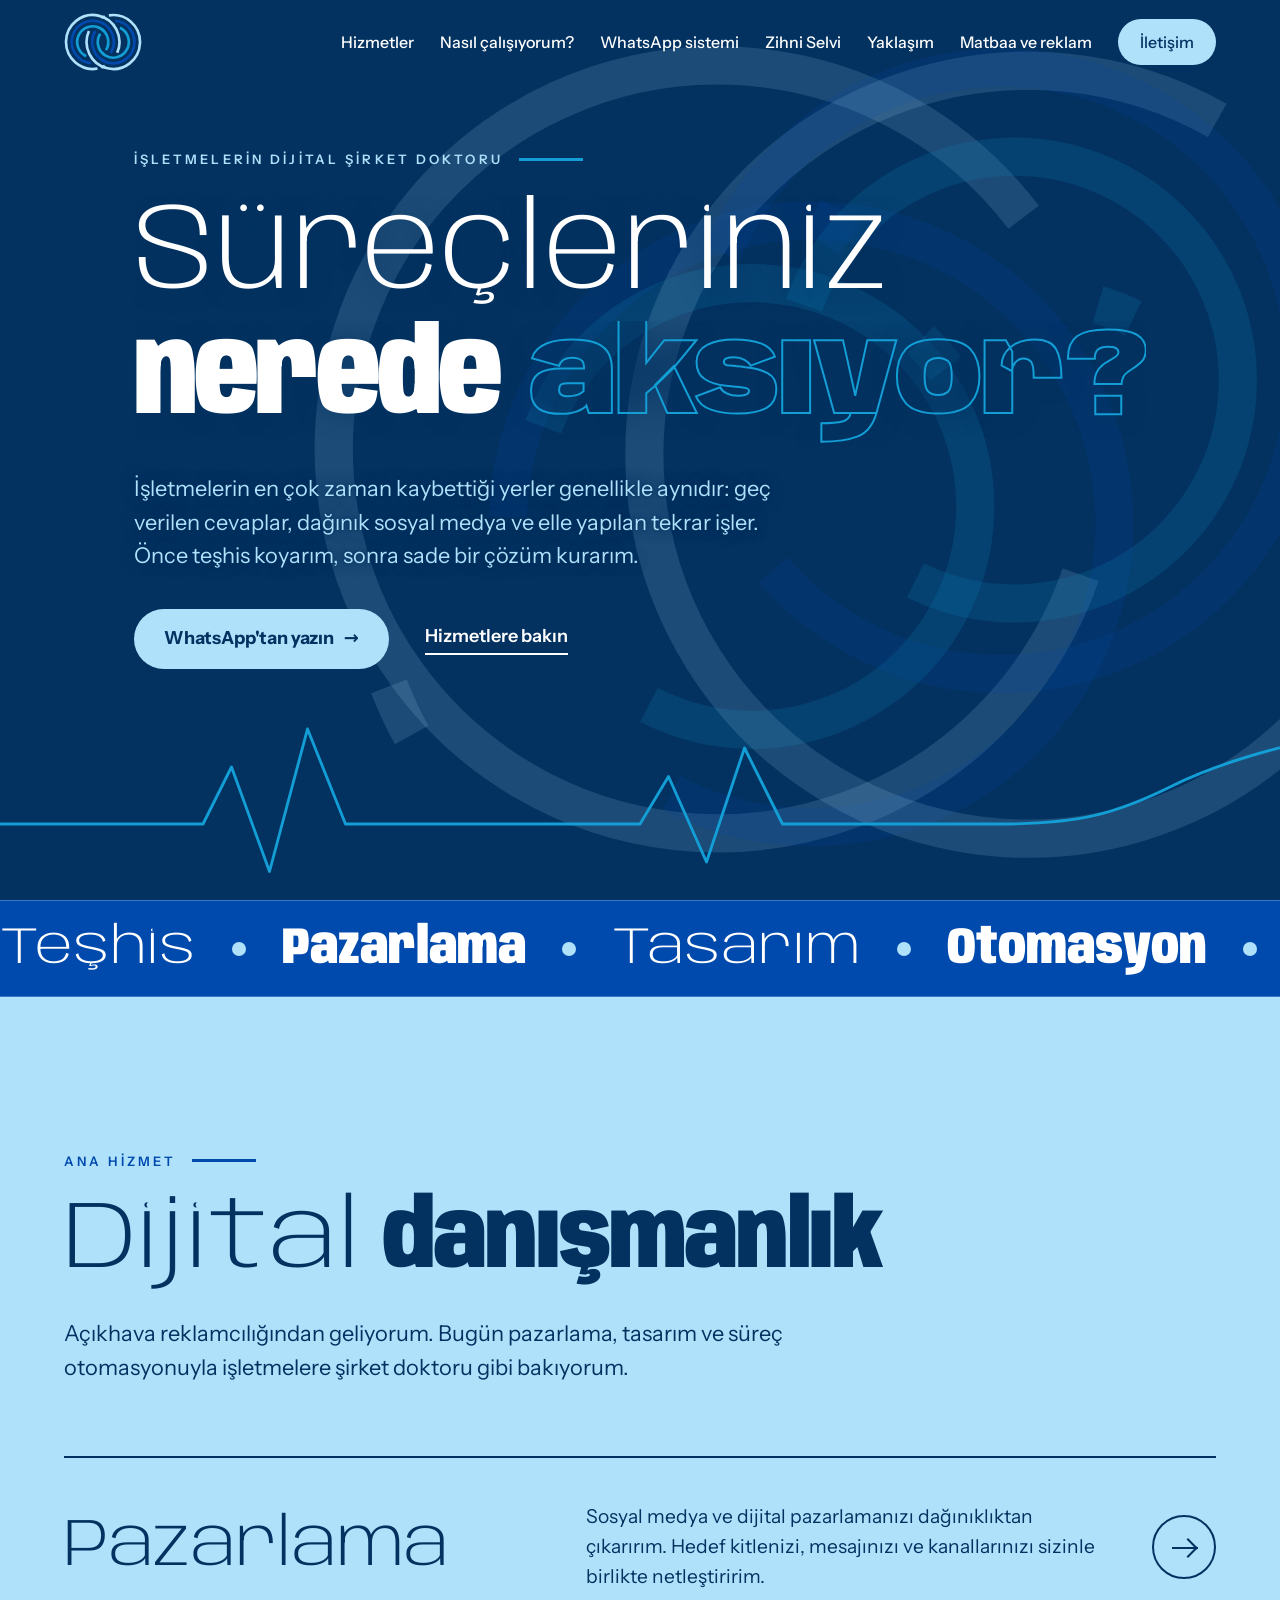
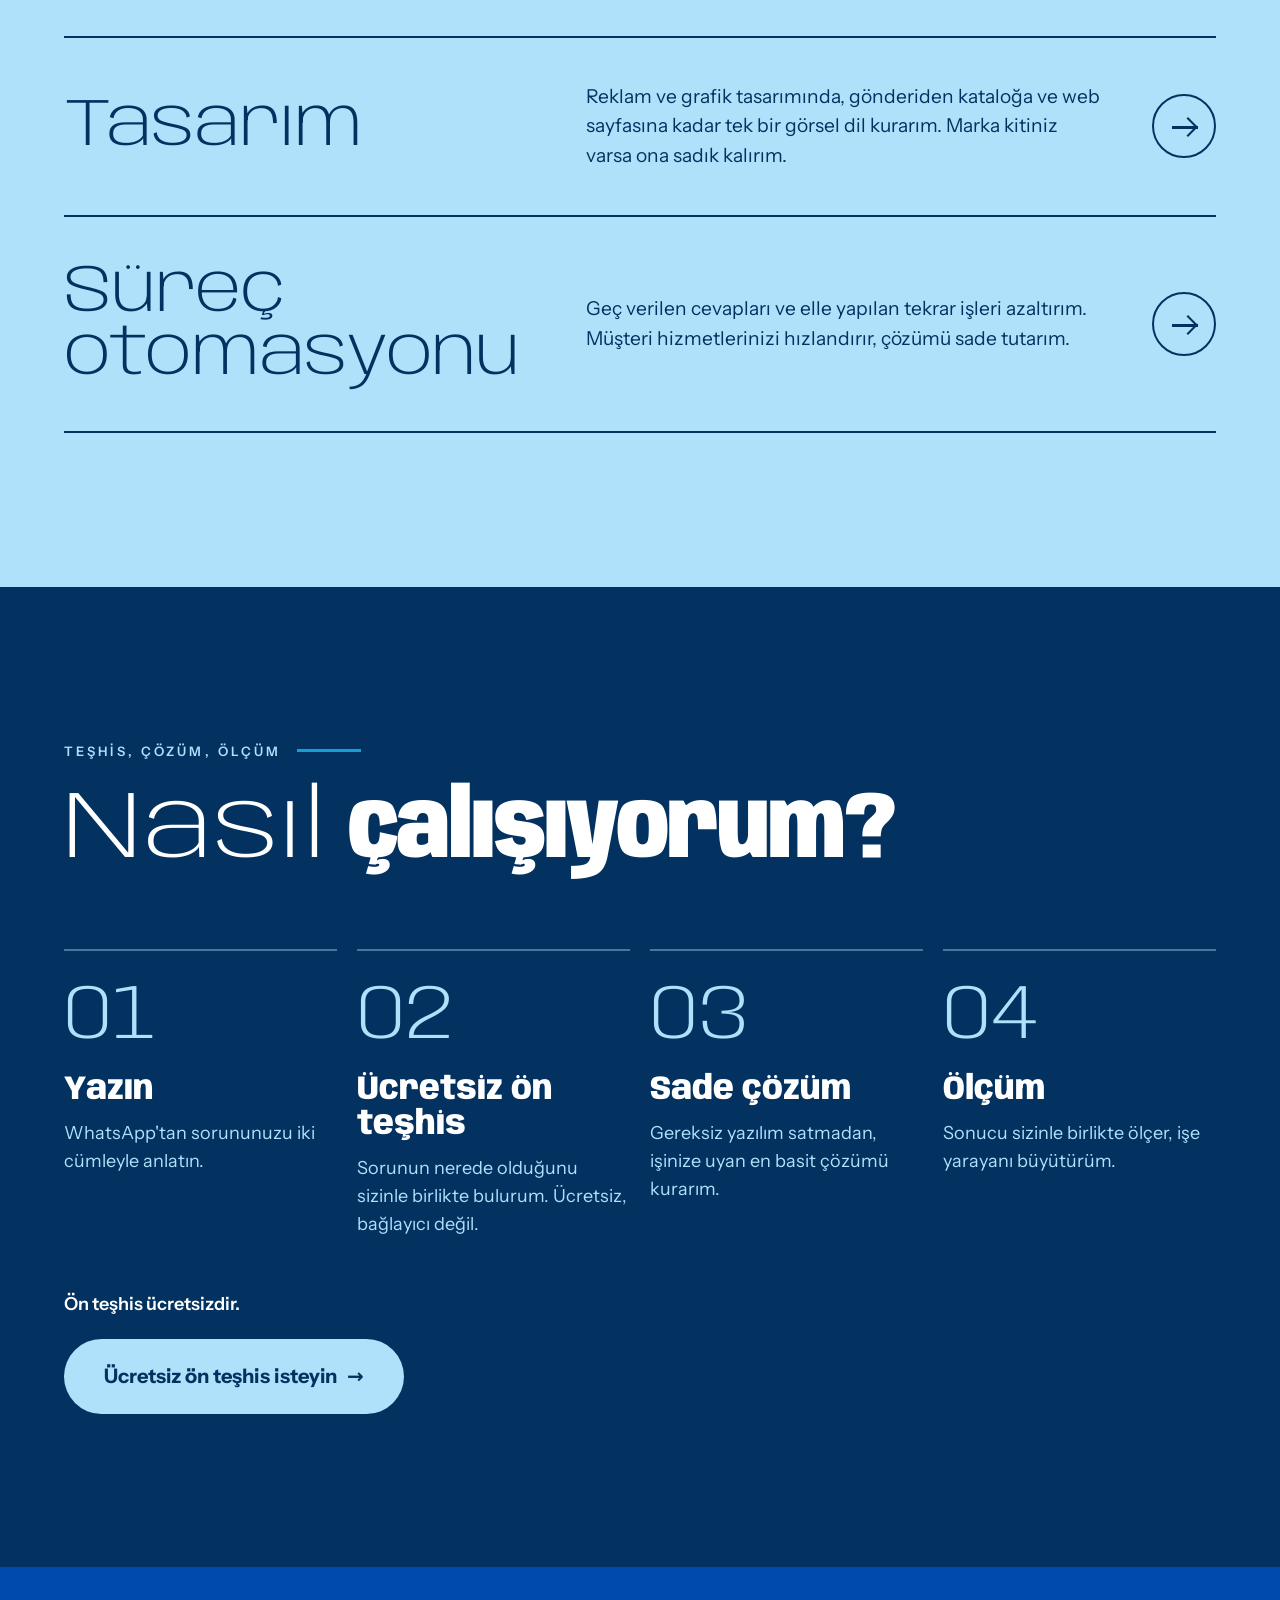
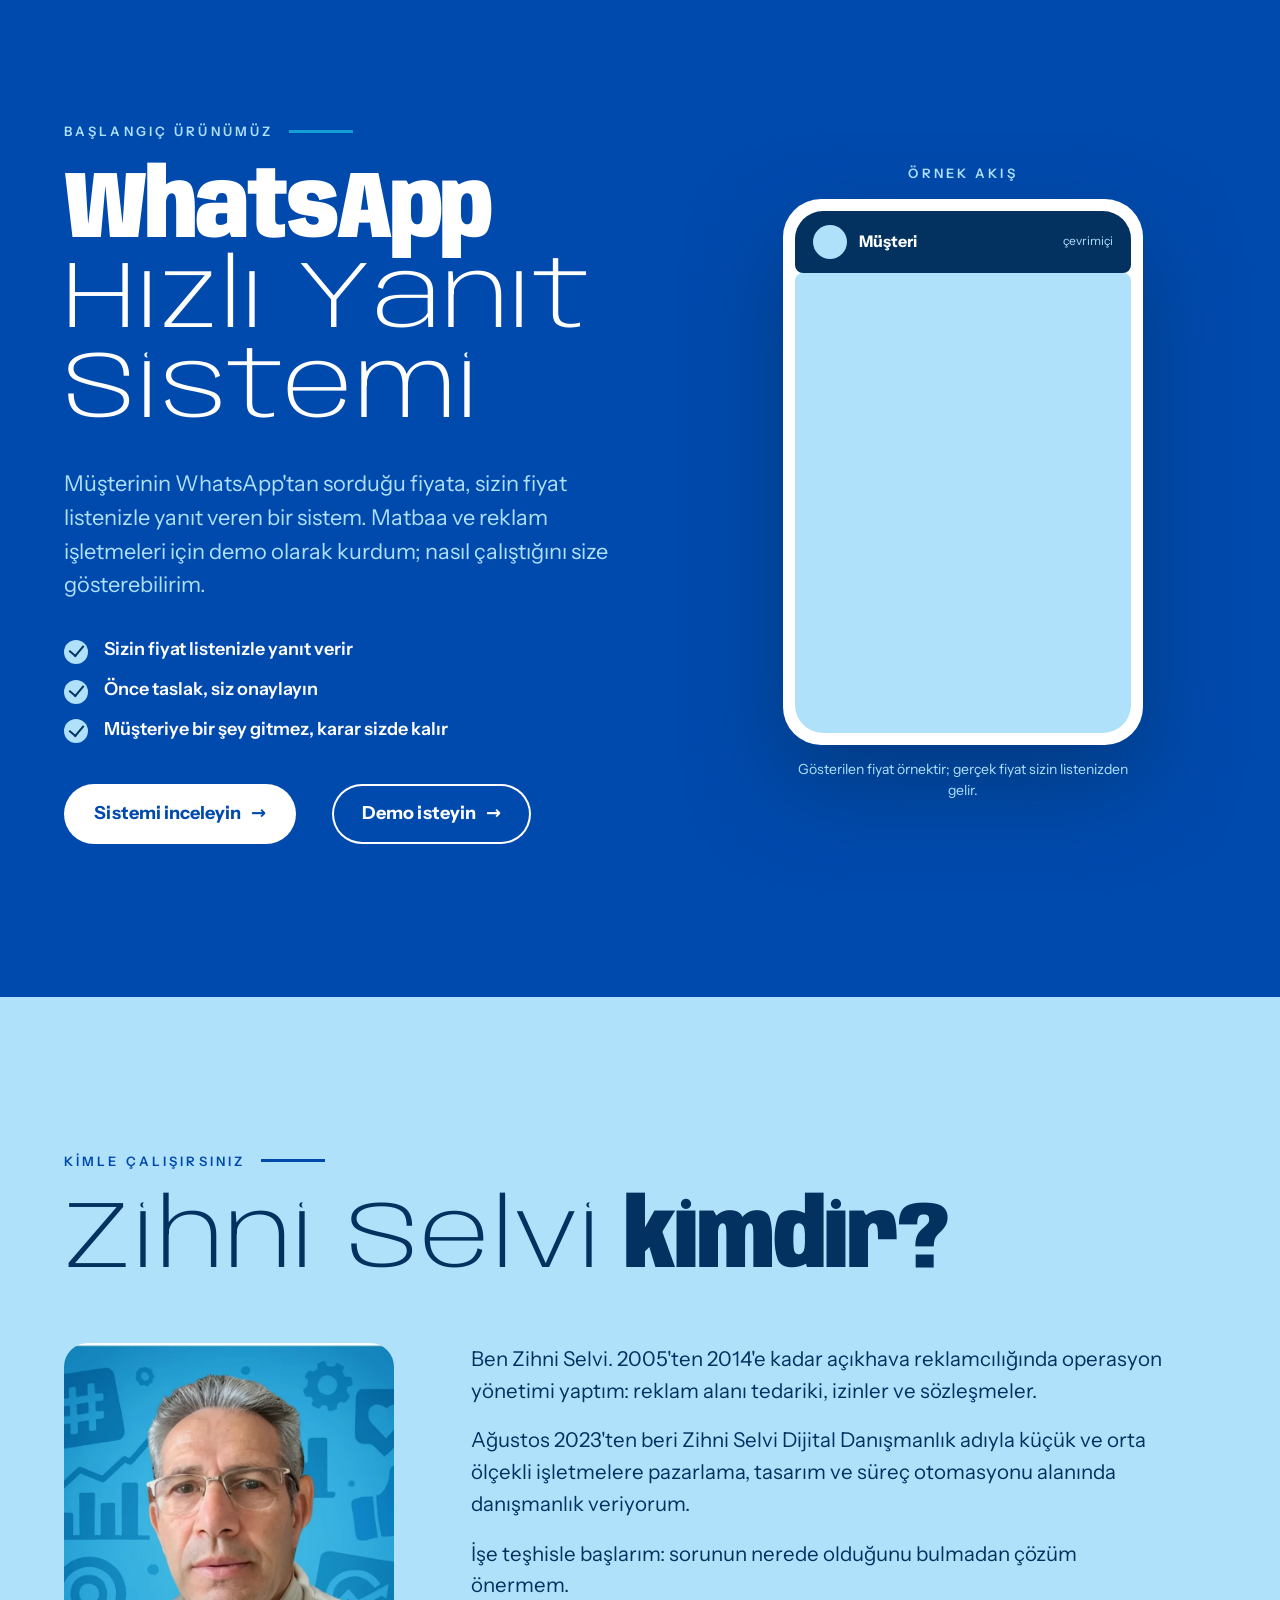
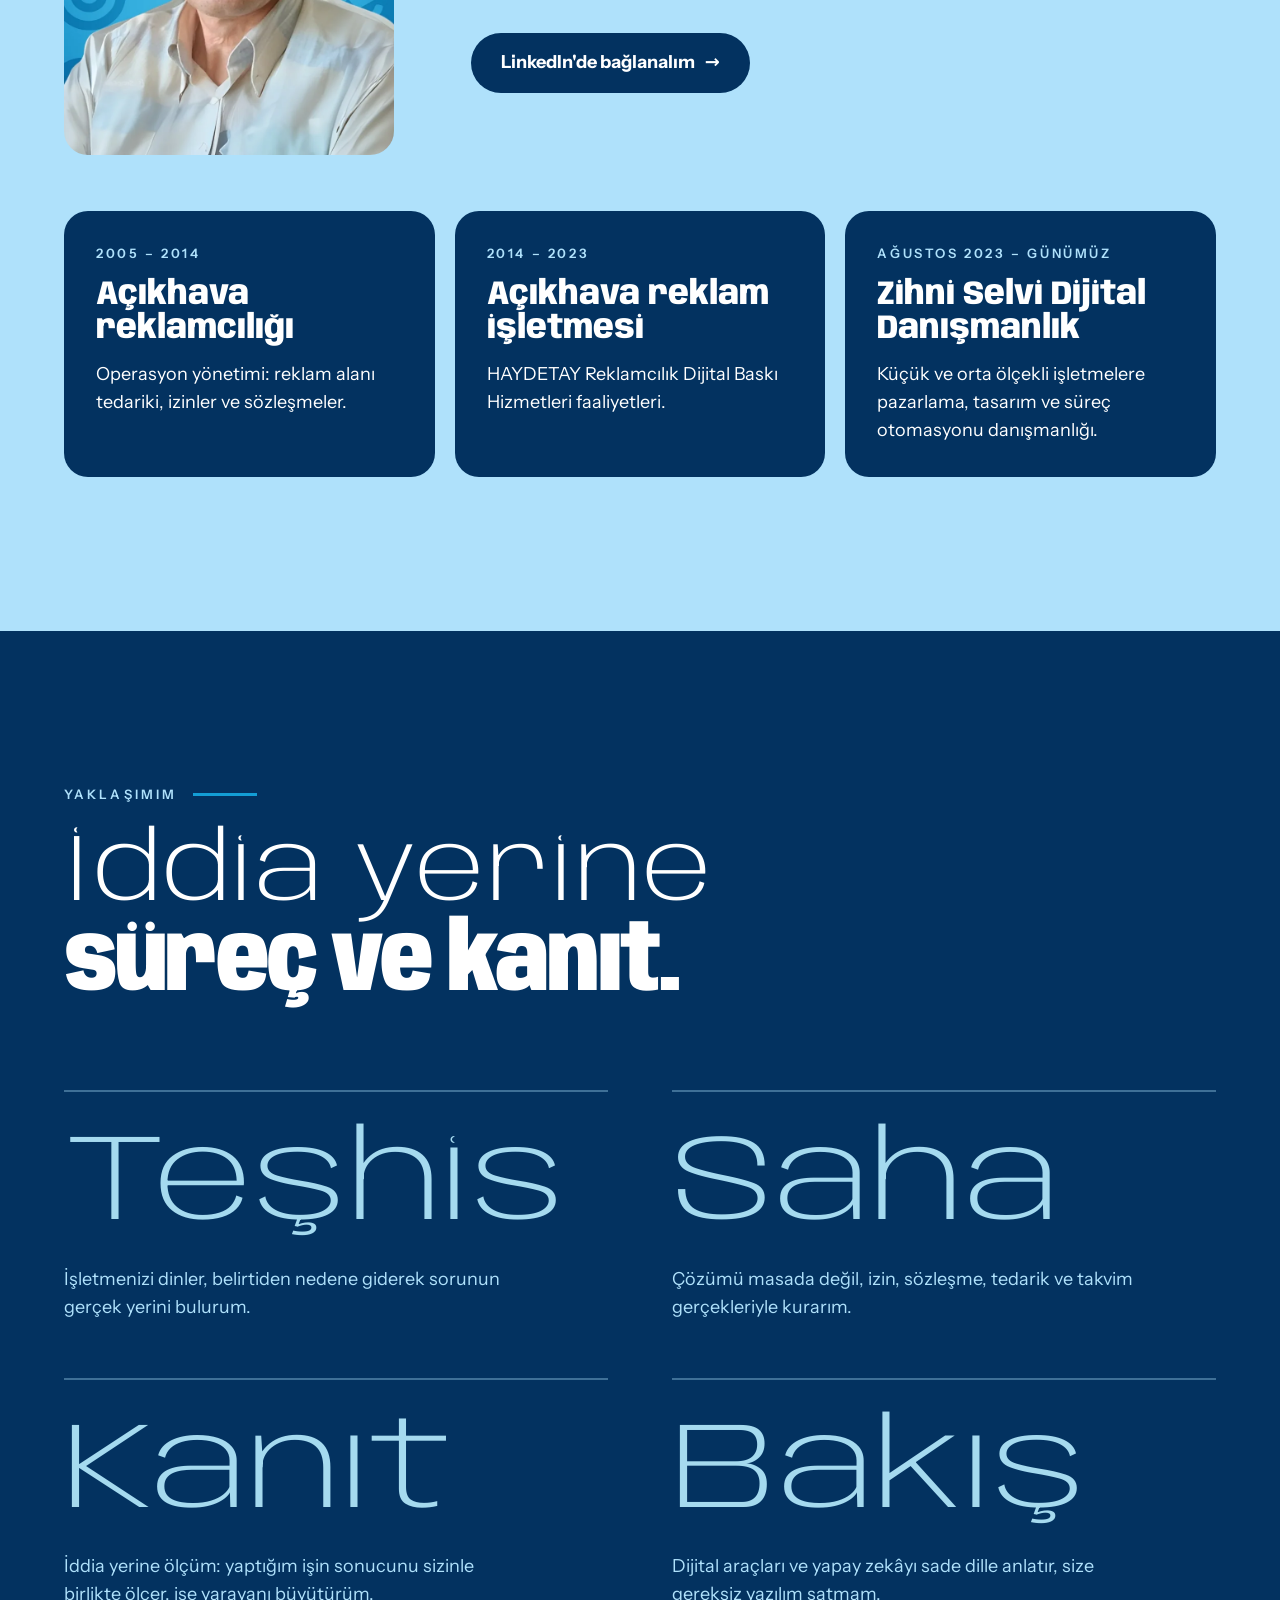
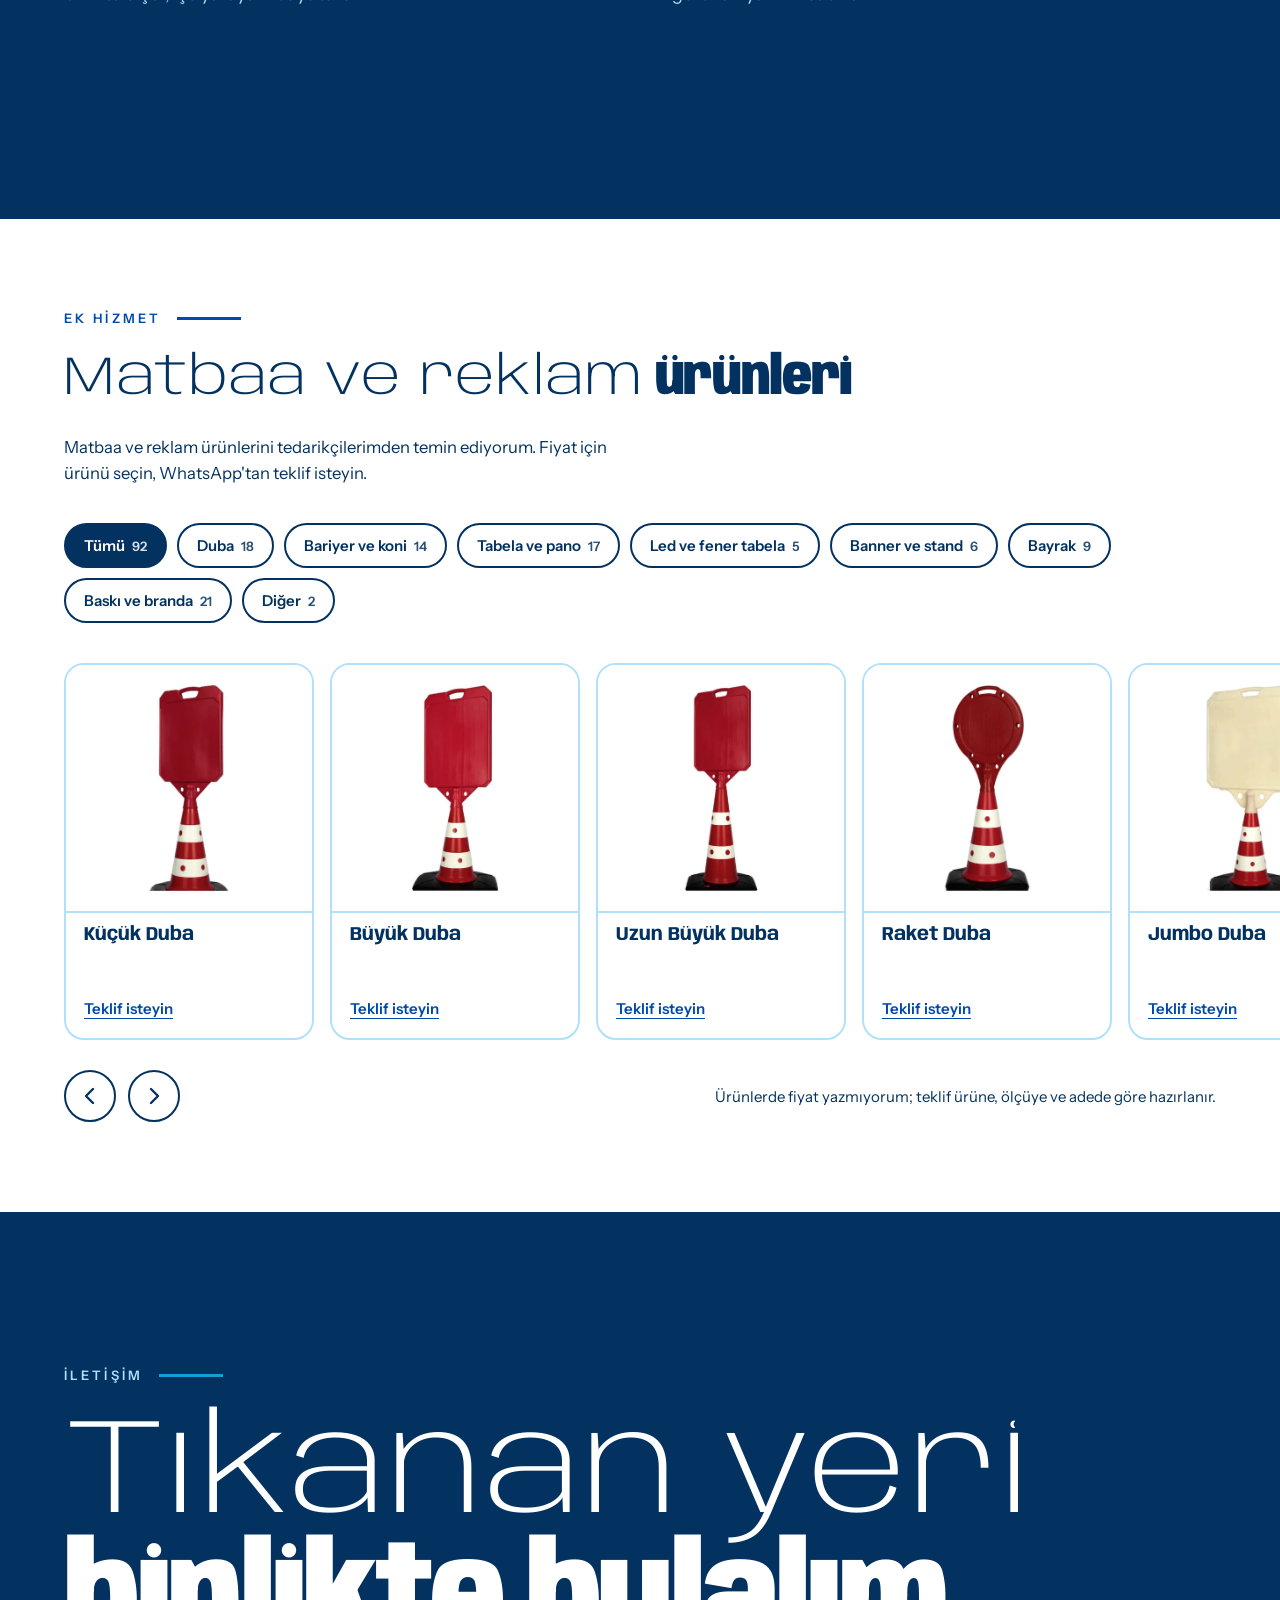
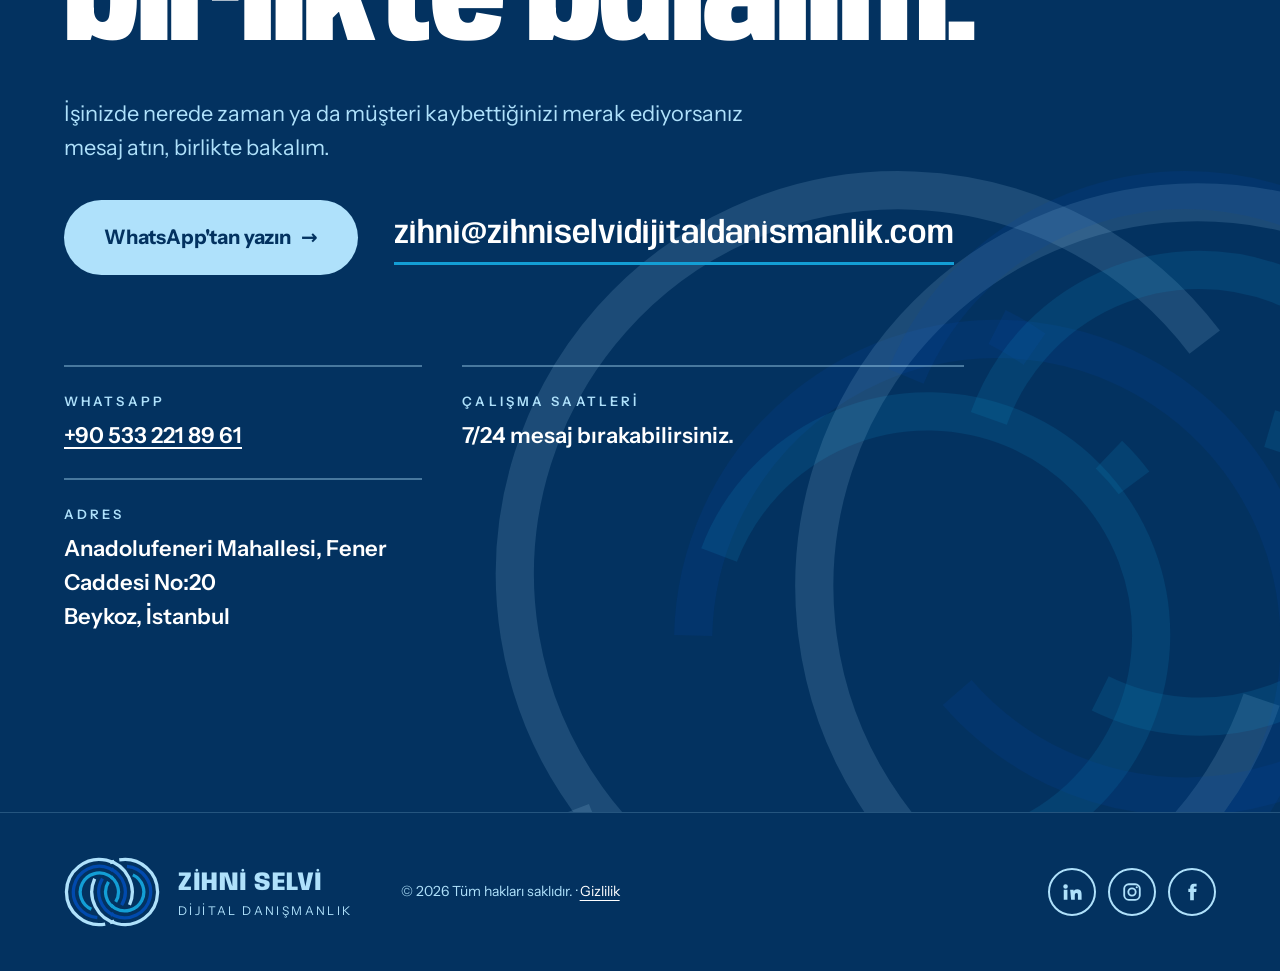
==== commit 2a45d14d: "Yaklaşım ince-kalın geçişi satır içi yazılıyor (tarayıcı uyumu); iletişimden telefon ve sosyal medya" ====
--- a/index.html
+++ b/index.html
@@ -410,10 +410,8 @@
       </div>
       <dl class="contact rv">
         <div><dt>WhatsApp</dt><dd><a href="https://wa.me/905332218961?text=Merhaba%2C%20ZSDD%20sitesinden%20yaz%C4%B1yorum.%20%C3%9Ccretsiz%20%C3%B6n%20te%C5%9Fhis%20hakk%C4%B1nda%20bilgi%20almak%20istiyorum." rel="noopener">+90 533 221 89 61</a></dd></div>
-        <div><dt>Telefon</dt><dd><a href="tel:+905332218961">+90 533 221 89 61</a></dd></div>
         <div><dt>Çalışma saatleri</dt><dd>7/24 mesaj bırakabilirsiniz.</dd></div>
         <div><dt>Adres</dt><dd><address>Anadolufeneri Mahallesi, Fener Caddesi No:20<br>Beykoz, İstanbul</address></dd></div>
-        <div><dt>Sosyal medya</dt><dd><ul class="social" aria-label="Sosyal medya"><li><a href="https://www.linkedin.com/in/zihni-selvi/" rel="noopener" aria-label="LinkedIn"><svg viewBox="0 0 24 24" aria-hidden="true"><path fill="currentColor" d="M4.98 3.5a2.5 2.5 0 1 1-.02 5 2.5 2.5 0 0 1 .02-5zM3 9.5h4v11H3zM10 9.5h3.8v1.6h.06c.53-1 1.84-2.1 3.8-2.1 4.06 0 4.8 2.67 4.8 6.14v5.36h-4v-4.75c0-1.13-.02-2.6-1.58-2.6-1.58 0-1.82 1.24-1.82 2.52v4.83h-4z"/></svg></a></li><li><a href="https://www.instagram.com/selvizihni/" rel="noopener" aria-label="Instagram"><svg viewBox="0 0 24 24" aria-hidden="true"><rect x="3.5" y="3.5" width="17" height="17" rx="5" fill="none" stroke="currentColor" stroke-width="2"/><circle cx="12" cy="12" r="4" fill="none" stroke="currentColor" stroke-width="2"/><circle cx="17.2" cy="6.8" r="1.2" fill="currentColor"/></svg></a></li><li><a href="https://www.facebook.com/zihniselvidijitaldanismanlik/" rel="noopener" aria-label="Facebook"><svg viewBox="0 0 24 24" aria-hidden="true"><path fill="currentColor" d="M14 8.5V7c0-.8.5-1 1-1h2V3h-3c-3 0-4 2-4 4v1.5H8V12h2v9h4v-9h2.6l.4-3.5z"/></svg></a></li></ul></dd></div>
       </dl>
     </div>
   </section>
--- a/css/style.css
+++ b/css/style.css
@@ -1 +1 @@
-@font-face{font-family:Anybody;font-style:normal;font-weight:100 900;font-stretch:50% 150%;font-display:swap;src:url(../fonts/anybody-latin-standard-normal.woff2) format("woff2");unicode-range:U+0000-00FF,U+0131,U+0152-0153,U+02BB-02BC,U+02C6,U+02DA,U+02DC,U+0304,U+0308,U+0329,U+2000-206F,U+20AC,U+2122,U+2191,U+2193,U+2212,U+2215,U+FEFF,U+FFFD}@font-face{font-family:Anybody;font-style:normal;font-weight:100 900;font-stretch:50% 150%;font-display:swap;src:url(../fonts/anybody-latin-ext-standard-normal.woff2) format("woff2");unicode-range:U+0100-02BA,U+02BD-02C5,U+02C7-02CC,U+02CE-02D7,U+02DD-02FF,U+0304,U+0308,U+0329,U+1D00-1DBF,U+1E00-1E9F,U+1EF2-1EFF,U+2020,U+20A0-20AB,U+20AD-20C0,U+2113,U+2C60-2C7F,U+A720-A7FF}@font-face{font-family:Instrument Sans;font-style:normal;font-weight:400 700;font-stretch:75% 100%;font-display:swap;src:url(../fonts/instrument-sans-latin-standard-normal.woff2) format("woff2");unicode-range:U+0000-00FF,U+0131,U+0152-0153,U+02BB-02BC,U+02C6,U+02DA,U+02DC,U+0304,U+0308,U+0329,U+2000-206F,U+20AC,U+2122,U+2191,U+2193,U+2212,U+2215,U+FEFF,U+FFFD}@font-face{font-family:Instrument Sans;font-style:normal;font-weight:400 700;font-stretch:75% 100%;font-display:swap;src:url(../fonts/instrument-sans-latin-ext-standard-normal.woff2) format("woff2");unicode-range:U+0100-02BA,U+02BD-02C5,U+02C7-02CC,U+02CE-02D7,U+02DD-02FF,U+0304,U+0308,U+0329,U+1D00-1DBF,U+1E00-1E9F,U+1EF2-1EFF,U+2020,U+20A0-20AB,U+20AD-20C0,U+2113,U+2C60-2C7F,U+A720-A7FF}:root{color-scheme:dark;--kl:#033260;--l:#014aad;--m:#139ed5;--am:#afe1fb;--w:#ffffff;--display:"Anybody","Arial Narrow",system-ui,sans-serif;--body:"Instrument Sans",system-ui,sans-serif;--yan:clamp(20px,5vw,72px);--ease:cubic-bezier(.2,.7,.1,1);--fc:var(--am)}*{box-sizing:border-box}html{scroll-behavior:smooth;scroll-padding-top:84px}body{margin:0;font-family:var(--body);font-weight:400;font-size:18px;line-height:1.55;color:var(--w);background:var(--kl);-webkit-font-smoothing:antialiased;overflow-x:hidden}img{max-width:100%}a{color:inherit}:focus-visible{outline:3px solid var(--fc);outline-offset:4px;border-radius:4px}.s--light,.s--white{--fc:var(--kl)}.sr{position:absolute;width:1px;height:1px;overflow:hidden;clip:rect(0 0 0 0);white-space:nowrap}.skip{position:absolute;left:12px;top:-60px;z-index:100;background:var(--w);color:var(--kl);padding:12px 18px;border-radius:999px;font-weight:700;text-decoration:none}.skip:focus{top:12px;outline:3px solid var(--kl);outline-offset:2px}.wrap{max-width:1280px;margin:0 auto;padding:0 var(--yan);position:relative}.progress{position:fixed;inset:0 0 auto;height:4px;z-index:60;pointer-events:none}.progress i{display:block;height:100%;background:var(--m);transform-origin:0 50%;transform:scaleX(0)}.top{position:fixed;inset:0 0 auto;z-index:50;transition:transform .5s var(--ease),background .4s,box-shadow .4s}.top.is-solid{background:#033260e6;backdrop-filter:blur(12px);-webkit-backdrop-filter:blur(12px);box-shadow:0 1px #afe1fb33}.top.is-hidden{transform:translateY(-110%)}.top__in{display:flex;align-items:center;justify-content:space-between;height:84px;gap:16px}.brand{display:block;line-height:0;border-radius:8px}.brand__mark{display:block;width:78px;height:auto;transition:transform .6s var(--ease)}.brand:hover .brand__mark{transform:rotate(-6deg) scale(1.06)}.nav{display:flex;align-items:center;gap:26px}.nav a{text-decoration:none;font-weight:500;font-size:16px}.nav a:not(.btn) span{background:linear-gradient(currentColor,currentColor) 0 100%/0 2px no-repeat;padding-bottom:4px;transition:background-size .4s var(--ease)}.nav a:not(.btn):hover span{background-size:100% 2px}.nav-toggle{display:none;position:relative;width:52px;height:52px;border:1.5px solid var(--am);border-radius:50%;background:none;cursor:pointer;color:var(--w)}.nav-toggle span{position:absolute;left:15px;right:15px;height:2px;background:currentColor;transition:transform .4s var(--ease)}.nav-toggle span:nth-child(1){top:21px}.nav-toggle span:nth-child(2){top:29px}.nav-toggle[aria-expanded=true] span:nth-child(1){transform:translateY(4px) rotate(45deg)}.nav-toggle[aria-expanded=true] span:nth-child(2){transform:translateY(-4px) rotate(-45deg)}.btn{display:inline-flex;align-items:center;gap:10px;font:inherit;font-weight:700;text-decoration:none;background:var(--am);color:var(--kl);padding:16px 30px;border-radius:999px;border:0;cursor:pointer;transition:background .35s,color .35s}.btn:after{content:"\2192";transition:transform .35s var(--ease)}.btn:hover{background:var(--w)}.btn:hover:after{transform:translate(5px)}.btn--sm{padding:11px 22px;font-size:16px}.btn--sm:after{content:none}.btn--light{background:var(--w);color:var(--l)}.btn--light:hover{background:var(--am);color:var(--kl)}.btn--dark{background:var(--kl);color:var(--w)}.btn--dark:hover{background:var(--l);color:var(--w)}.btn--ghost{background:transparent;color:inherit;box-shadow:inset 0 0 0 2px currentColor}.btn--ghost:hover{background:var(--w);color:var(--l);box-shadow:inset 0 0 0 2px var(--w)}.btn--lg{padding:22px 40px;font-size:20px}.link{font-weight:600;text-decoration:none;background:linear-gradient(currentColor,currentColor) 0 100%/100% 2px no-repeat;padding-bottom:4px;transition:background-size .4s var(--ease),color .3s}.link:hover{background-size:0 2px;color:var(--am)}.s--light .link:hover{color:var(--l)}.actions{display:flex;align-items:center;gap:24px 36px;flex-wrap:wrap;margin-top:36px}h1,h2,h3{margin:0;font-family:var(--display);line-height:.95}.eyebrow{margin:0 0 26px;display:flex;align-items:center;gap:16px;font-size:13px;font-weight:600;letter-spacing:.24em;text-transform:uppercase;color:var(--am)}.eyebrow:after{content:"";width:64px;height:3px;background:var(--m);transform-origin:0 50%}.s--light .eyebrow,.s--white .eyebrow{color:var(--l)}.s--light .eyebrow:after,.s--white .eyebrow:after{background:var(--l)}h2{font-size:clamp(40px,7.4vw,112px);letter-spacing:-.025em;text-wrap:balance}.t-thin{font-variation-settings:"wght" 250,"wdth" 125;letter-spacing:0}.t-bold{font-variation-settings:"wght" 880,"wdth" 78}.lead{font-size:clamp(18px,1.7vw,23px);max-width:34em;margin:30px 0 0;font-weight:400}.s--dark .lead,.s--mid .lead,.hero .lead{color:var(--am)}.big{font-size:clamp(46px,10.5vw,168px)}.s{padding:clamp(80px,12vw,168px) 0;position:relative;overflow:hidden}.s--dark{background:var(--kl);color:var(--w)}.s--mid{background:var(--l);color:var(--w)}.s--light{background:var(--am);color:var(--kl)}.s--white{background:var(--w);color:var(--kl)}.split{display:grid;grid-template-columns:1.1fr 1fr;gap:clamp(40px,7vw,110px);align-items:center}.hero{position:relative;background:var(--kl);overflow:hidden;min-height:min(100svh,940px);display:flex;align-items:center}.hero__in{padding-top:128px;padding-bottom:210px;z-index:2}.hero__h{text-shadow:0 0 22px rgba(3,50,96,.6);font-size:clamp(46px,9.6vw,156px);line-height:.88;letter-spacing:-.03em}.hero__h .ln{display:block;overflow:hidden;padding:.04em 0 .1em}.hero__h .w{display:inline-block}.w--thin{font-variation-settings:"wght" 250,"wdth" 112;letter-spacing:0}.w--bold{font-variation-settings:"wght" 900,"wdth" 72}.w--line{font-variation-settings:"wght" 900,"wdth" 100;color:transparent;-webkit-text-stroke:2px var(--m);transition:color .5s}.hero__h:hover .w--line{color:var(--m)}.hero .lead{max-width:30em;margin-top:26px;font-variation-settings:"wght" var(--lw,400),"wdth" var(--lwd,100);text-shadow:0 0 14px rgba(3,50,96,.95),0 0 3px rgba(3,50,96,.9)}.asm{position:absolute;overflow:visible;z-index:0;pointer-events:none;visibility:hidden}.asm .p{stroke-linecap:butt}.hero__in,.s--contact .wrap{z-index:2}.pulse{position:absolute;left:0;right:0;bottom:0;width:100%;height:190px;z-index:1;pointer-events:none}.pulse path{stroke-dasharray:1;stroke-dashoffset:1}.pulse__dot{position:absolute;left:0;top:0;width:12px;height:12px;margin:-6px 0 0 -6px;border-radius:50%;background:#fff;box-shadow:0 0 0 3px #afe1fb59,0 0 18px 5px #139ed5f2,0 0 42px 12px #139ed580;opacity:0;z-index:3;pointer-events:none;animation:glow 1.1s ease-in-out infinite alternate}.is-offscreen .pulse__dot{animation-play-state:paused}@keyframes glow{0%{box-shadow:0 0 0 3px #afe1fb40,0 0 12px 3px #139ed5cc,0 0 30px 8px #139ed559}to{box-shadow:0 0 0 6px #afe1fb73,0 0 24px 8px #139ed5,0 0 56px 16px #139ed599}}.band{background:var(--l);color:var(--w);overflow:hidden;border-block:1px solid rgba(175,225,251,.3)}.band__t{display:flex;width:max-content;animation:marq 40s linear infinite}.band:hover .band__t{animation-play-state:paused}.band__row{list-style:none;margin:0;padding:22px 36px 22px 0;display:flex;align-items:center;gap:36px;font-family:var(--display);font-size:clamp(26px,4vw,56px);line-height:1;white-space:nowrap}.band__row .b-thin{font-variation-settings:"wght" 250,"wdth" 125}.band__row .b-bold{font-variation-settings:"wght" 900,"wdth" 75}.band__row .dot{width:14px;height:14px;border-radius:50%;background:var(--am);flex:none}@keyframes marq{to{transform:translate(-50%)}}.rows{list-style:none;margin:72px 0 0;padding:0;border-bottom:2px solid var(--kl)}.row{position:relative;display:grid;grid-template-columns:1.1fr 1.2fr 64px;gap:24px 48px;align-items:center;padding:44px 0;border-top:2px solid var(--kl);isolation:isolate;transition:color .5s var(--ease)}.row:before{content:"";position:absolute;inset:0 calc(var(--yan) * -1);background:var(--kl);transform:scaleY(0);transform-origin:50% 100%;transition:transform .55s var(--ease);z-index:-1}.row:hover{color:var(--w)}.row:hover:before{transform:scaleY(1)}.row h3{font-size:clamp(34px,5.2vw,78px);letter-spacing:-.02em;font-variation-settings:"wght" 250,"wdth" 120;transition:font-variation-settings .6s var(--ease)}.row:hover h3{font-variation-settings:"wght" 900,"wdth" 80}.row p{margin:0;font-size:clamp(17px,1.5vw,20px);max-width:32em}.row__a{width:64px;height:64px;border-radius:50%;border:2px solid currentColor;position:relative;transition:background .4s,border-color .4s,color .4s,transform .5s var(--ease)}.row__a:before{content:"";position:absolute;left:18px;top:30px;width:26px;height:2.4px;background:currentColor}.row__a:after{content:"";position:absolute;left:27px;top:24px;width:12px;height:12px;border-top:2.4px solid currentColor;border-right:2.4px solid currentColor;transform:rotate(45deg)}.row:hover .row__a{background:var(--am);border-color:var(--am);color:var(--kl);transform:rotate(-45deg)}.steps{list-style:none;margin:72px 0 0;padding:0;display:grid;grid-template-columns:repeat(4,1fr);gap:20px;counter-reset:adim}.step{counter-increment:adim;border-top:2px solid rgba(175,225,251,.4);padding:28px 0 8px}.step:before{content:counter(adim,decimal-leading-zero);display:block;font-family:var(--display);font-size:clamp(56px,6vw,96px);line-height:1;font-variation-settings:"wght" 250,"wdth" 125;color:var(--am);margin-bottom:18px}.step h3{font-size:clamp(26px,2.6vw,36px);font-variation-settings:"wght" 800,"wdth" 90;line-height:1.05;margin-bottom:12px}.step p{margin:0;color:var(--am);max-width:20em}.free{margin:44px 0 0;font-weight:600}.ticks{list-style:none;margin:34px 0 40px;padding:0;display:grid;gap:12px}.ticks li{position:relative;padding-left:40px;font-weight:600}.ticks li:before{content:"";position:absolute;left:0;top:.2em;width:24px;height:24px;border-radius:50%;background:var(--am)}.ticks li:after{content:"";position:absolute;left:8px;top:.34em;width:7px;height:12px;border:solid var(--kl);border-width:0 2.4px 2.4px 0;transform:rotate(40deg)}.phonewrap{justify-self:center;width:min(100%,360px)}.phone__cap{margin:0 0 16px;font-size:13px;font-weight:600;letter-spacing:.24em;text-transform:uppercase;color:var(--am);text-align:center}.phone{background:var(--w);color:var(--kl);border-radius:38px;padding:12px;box-shadow:0 40px 90px #0332608c}.phone__bar{display:flex;align-items:center;gap:12px;background:var(--kl);color:var(--w);border-radius:28px 28px 8px 8px;padding:14px 18px}.phone__bar i{width:34px;height:34px;border-radius:50%;background:var(--am);flex:none}.phone__bar b{font-weight:700;font-size:16px}.phone__bar small{margin-left:auto;font-size:12px;color:var(--am)}.chat{background:var(--am);border-radius:8px 8px 28px 28px;padding:18px 14px;min-height:460px;display:flex;flex-direction:column;gap:12px;position:relative;overflow:hidden}.msg,.typing{opacity:0;transform:translateY(14px) scale(.96);transition:opacity .5s var(--ease),transform .5s var(--ease);max-width:88%;border-radius:18px;padding:12px 15px;font-size:15px;line-height:1.4}.msg small{display:block;font-size:11px;letter-spacing:.06em;text-transform:uppercase;font-weight:700;margin-bottom:6px;opacity:.85}.msg u{text-decoration:none;font-family:var(--display);font-weight:800;background:var(--kl);color:var(--w);border-radius:6px;padding:0 7px}.msg i{font-style:normal;font-size:12px;font-weight:700}.msg--in{background:var(--w);border-bottom-left-radius:4px;align-self:flex-start}.msg--draft{background:var(--w);border:2px dashed var(--l);align-self:flex-end;border-bottom-right-radius:4px}.msg--out{background:var(--l);color:var(--w);align-self:flex-end;border-bottom-right-radius:4px;position:absolute;right:14px;bottom:18px}.msg--out small{margin:8px 0 0;opacity:.9}.msg--out u{background:var(--am);color:var(--kl)}.acts{display:flex;gap:8px;margin-top:12px}.acts em,.acts strong{font-style:normal;font-size:13px;padding:8px 12px;border-radius:999px}.acts em{border:1.5px solid var(--kl)}.acts strong{background:var(--am);color:var(--kl);transition:background .3s,color .3s,transform .3s}.acts strong.is-press{background:var(--kl);color:var(--w);transform:scale(.94)}.typing{background:var(--w);position:absolute;right:14px;bottom:18px;display:flex;gap:5px;padding:14px 16px;width:70px}.typing i{width:8px;height:8px;border-radius:50%;background:var(--l);animation:dot 1s infinite}.typing i:nth-child(2){animation-delay:.15s}.typing i:nth-child(3){animation-delay:.3s}@keyframes dot{0%,60%,to{transform:translateY(0);opacity:.4}30%{transform:translateY(-6px);opacity:1}}.chat .show{opacity:1;transform:none}.msg--draft.show{position:absolute;right:14px;bottom:18px}.phone__note{margin:14px 0 0;text-align:center;font-size:14px;color:var(--am)}.about{display:grid;grid-template-columns:minmax(220px,.62fr) 1.4fr;gap:clamp(36px,6vw,96px);align-items:start;margin-top:56px}.portrait{margin:0;aspect-ratio:4/5;border-radius:24px;overflow:hidden;background:var(--kl)}.portrait img{display:block;width:100%;height:100%;object-fit:cover}.about__t p{margin:0 0 18px;max-width:34em;font-size:clamp(18px,1.6vw,21px)}.about__t .btn{margin-top:14px}.timeline{list-style:none;margin:56px 0 0;padding:0;display:grid;grid-template-columns:repeat(3,1fr);gap:20px}.timeline li{background:var(--kl);color:var(--w);border-radius:24px;padding:32px}.timeline .d{display:block;font-size:13px;letter-spacing:.2em;text-transform:uppercase;color:var(--am);margin-bottom:14px;font-weight:600}.timeline h3{font-size:clamp(24px,2.6vw,34px);font-variation-settings:"wght" 800,"wdth" 90;line-height:1.05}.timeline p{margin:14px 0 0}.timeline .ph{color:var(--am);font-weight:700}.pillars{list-style:none;margin:80px 0 0;padding:0;display:grid;grid-template-columns:1fr 1fr;gap:0 clamp(24px,5vw,80px)}.pillar{--p:0;border-top:2px solid rgba(175,225,251,.35);padding:36px 0 56px}.pillar__w{display:block;font-family:var(--display);font-size:clamp(56px,9.5vw,150px);line-height:.95;letter-spacing:-.02em;font-variation-settings:"wght" calc(250 + 650 * var(--p)),"wdth" calc(135 - 60 * var(--p));color:color-mix(in srgb,var(--w) calc(62% + 38% * var(--p)),var(--m));will-change:font-variation-settings}.pillar:hover .pillar__w,.pillar:active .pillar__w,.pillar:focus-within .pillar__w{transition:font-variation-settings .35s var(--ease),color .35s;font-variation-settings:"wght" 900,"wdth" 75;color:var(--w)}#yaklasim .t-thin{transition:font-variation-settings .45s var(--ease)}#yaklasim h2:hover .t-thin{font-variation-settings:"wght" 880,"wdth" 78}.pillar p{margin:22px 0 0;max-width:26em;color:var(--am)}.s--products{padding:clamp(56px,7vw,96px) 0 clamp(56px,7vw,96px)}.s--products h2{font-size:clamp(30px,4.2vw,56px)}.s--products .lead{font-size:clamp(16px,1.3vw,19px)}.chips{display:flex;gap:10px;flex-wrap:wrap;margin:36px 0 0;padding:0;list-style:none}.chip{font:inherit;font-weight:600;font-size:15px;color:var(--kl);background:transparent;border:2px solid var(--kl);border-radius:999px;padding:9px 18px;cursor:pointer;transition:background .3s,color .3s}.chip small{font-size:13px;opacity:.85;margin-left:4px}.chip:hover{background:var(--am)}.chip[aria-pressed=true]{background:var(--kl);color:var(--w)}.rail{margin-top:28px;overflow-x:auto;scroll-snap-type:x proximity;scroll-padding-inline:var(--yan);scrollbar-width:none;cursor:grab;padding:12px 0 24px;-webkit-overflow-scrolling:touch}.rail::-webkit-scrollbar{display:none}.rail.is-drag{cursor:grabbing;scroll-snap-type:none}.rail__t{list-style:none;margin:0;padding:0 var(--yan);display:flex;gap:16px;width:max-content}.rail__t li[hidden]{display:none}.card{width:clamp(200px,20vw,250px);background:var(--w);color:var(--kl);border:2px solid var(--am);border-radius:20px;overflow:hidden;scroll-snap-align:start;display:flex;flex-direction:column}.card img{display:block;width:100%;height:auto;aspect-ratio:1;object-fit:contain;background:var(--w);pointer-events:none;-webkit-user-drag:none}.card h3{padding:12px 18px 6px;font-size:19px;line-height:1.15;font-variation-settings:"wght" 700,"wdth" 95;border-top:2px solid var(--am);min-height:3.2em}.card a{margin:auto 18px 18px;align-self:flex-start;font-weight:600;font-size:15px;color:var(--l);text-underline-offset:4px}.card a:hover{color:var(--kl)}.rail__ctl{display:flex;align-items:center;justify-content:space-between;gap:20px;flex-wrap:wrap;margin-top:6px}.rail__btns{display:flex;gap:12px}.rbtn{width:52px;height:52px;border-radius:50%;border:2px solid var(--kl);background:none;color:var(--kl);cursor:pointer;display:grid;place-items:center;transition:background .3s,color .3s}.rbtn svg{width:24px;height:24px}.rbtn:hover{background:var(--kl);color:var(--w)}.rail__note{margin:0;font-size:15px;max-width:34em}.s--contact{padding-bottom:clamp(100px,12vw,180px)}.mail{font-family:var(--display);font-size:clamp(20px,2.4vw,34px);font-variation-settings:"wght" 600,"wdth" 95;text-decoration:none;background:linear-gradient(var(--m),var(--m)) 0 100%/100% 3px no-repeat;padding-bottom:6px;overflow-wrap:anywhere;transition:background-size .4s var(--ease),color .3s}.mail:hover{background-size:100% 100%;color:var(--kl)}.contact{margin:90px 0 0;display:grid;grid-template-columns:1fr 1.4fr;gap:0 40px;max-width:900px}.contact>div{padding:24px 0;border-top:2px solid rgba(175,225,251,.4)}.contact dt{font-size:13px;letter-spacing:.24em;text-transform:uppercase;color:var(--am);margin-bottom:8px;font-weight:600}.contact dd{margin:0;font-size:22px;font-weight:600}.contact address{font-style:normal}.contact a{text-underline-offset:4px}.contact .ph{font-weight:700;color:var(--am)}.social{display:flex;gap:12px;list-style:none;margin:0;padding:0}.social a{display:grid;place-items:center;width:48px;height:48px;border-radius:50%;border:2px solid var(--am);color:var(--am);transition:background .3s,color .3s}.social a:hover{background:var(--am);color:var(--kl)}.social svg{width:22px;height:22px}.social--contact{margin-top:36px}.foot{background:var(--kl);padding:44px 0;font-size:14px;color:var(--am);border-top:1px solid rgba(175,225,251,.2)}.foot__in{display:grid;grid-template-columns:auto 1fr auto;gap:28px 48px;align-items:center}.lockup{display:flex;align-items:center;gap:18px;text-decoration:none;color:var(--w)}.lockup img{width:96px;height:auto;display:block}.lockup b{display:block;font-family:var(--display);font-size:26px;line-height:1;font-variation-settings:"wght" 800,"wdth" 90;letter-spacing:.02em}.lockup span{display:block;font-size:12px;letter-spacing:.2em;margin-top:6px;color:var(--am)}.foot__meta{display:grid;gap:6px}.foot__meta a{color:var(--w);text-underline-offset:4px}.foot .ph{font-weight:700}.js .rv{opacity:0;transform:translateY(36px);transition:opacity .9s var(--ease),transform .9s var(--ease);transition-delay:var(--d,0s)}.js .rv.in{opacity:1;transform:none}.js .hero__h .w{transform:translateY(110%);transition:transform 1.1s var(--ease)}.js .hero__h .ln:nth-child(2) .w{transition-delay:.12s}.js .hero__h .ln:nth-child(2) .w:nth-child(2){transition-delay:.24s}.js .hero.is-loaded .hero__h .w{transform:none}.js .eyebrow.rv:after{transform:scaleX(0);transition:transform 1s .3s var(--ease)}.js .eyebrow.rv.in:after{transform:none}@media(max-width:1100px){.steps{grid-template-columns:1fr 1fr}.nav{gap:18px}.nav a{font-size:15px}}@media(max-width:900px){.split,.about,.pillars,.contact,.timeline,.steps{grid-template-columns:1fr}.portrait{max-width:320px}.row{grid-template-columns:1fr 64px;padding:34px 0}.row p{grid-column:1 / 2}.row__a{grid-row:1;grid-column:2}.pulse{height:130px}.hero__in{padding-bottom:170px}.nav-toggle{display:block;z-index:62}.nav{position:fixed;inset:0;background:var(--kl);flex-direction:column;align-items:flex-start;justify-content:center;gap:6px;padding:100px var(--yan) 40px;transform:translateY(-100%);visibility:hidden;transition:transform .6s var(--ease),visibility 0s .6s;z-index:61;overflow-y:auto}.nav.is-open{transform:none;visibility:visible;transition:transform .6s var(--ease)}.nav a{font-family:var(--display);font-size:clamp(30px,9vw,52px);font-variation-settings:"wght" 800,"wdth" 85;padding:6px 0}.nav .btn{margin-top:20px;font-family:var(--body);font-size:18px}.phone{transform:none}.hero__h{font-size:14.4vw}.mail{font-size:clamp(15px,4.4vw,30px);overflow-wrap:normal;word-break:keep-all}.foot__in{grid-template-columns:1fr}}@media(max-width:520px){.w--line{-webkit-text-stroke-width:1.5px}.card{width:min(72vw,240px)}}@media(prefers-reduced-motion:reduce){html{scroll-behavior:auto}.band__t,.pulse__dot{animation:none}.js .rv{transform:none}.js .hero__h .w{transition-duration:.5s}.brand:hover .brand__mark,.btn:hover:after{transform:none}}.page{min-height:100vh;display:flex;flex-direction:column}.page main{flex:1;padding:clamp(120px,14vw,170px) 0 clamp(60px,8vw,110px)}.page h1{font-size:clamp(40px,7vw,96px);letter-spacing:-.025em;margin-bottom:28px}.page h2{font-size:clamp(24px,2.6vw,34px);letter-spacing:-.01em;line-height:1.05;font-variation-settings:"wght" 800,"wdth" 90;margin:44px 0 12px}.page p,.page li{max-width:42em;color:var(--w)}.page li{margin-bottom:8px}.page a:not(.btn){color:var(--am);text-underline-offset:4px}.page .ph{font-weight:700;color:var(--am)}.page .upd{color:var(--am);font-size:15px}
+@font-face{font-family:Anybody;font-style:normal;font-weight:100 900;font-stretch:50% 150%;font-display:swap;src:url(../fonts/anybody-latin-standard-normal.woff2) format("woff2");unicode-range:U+0000-00FF,U+0131,U+0152-0153,U+02BB-02BC,U+02C6,U+02DA,U+02DC,U+0304,U+0308,U+0329,U+2000-206F,U+20AC,U+2122,U+2191,U+2193,U+2212,U+2215,U+FEFF,U+FFFD}@font-face{font-family:Anybody;font-style:normal;font-weight:100 900;font-stretch:50% 150%;font-display:swap;src:url(../fonts/anybody-latin-ext-standard-normal.woff2) format("woff2");unicode-range:U+0100-02BA,U+02BD-02C5,U+02C7-02CC,U+02CE-02D7,U+02DD-02FF,U+0304,U+0308,U+0329,U+1D00-1DBF,U+1E00-1E9F,U+1EF2-1EFF,U+2020,U+20A0-20AB,U+20AD-20C0,U+2113,U+2C60-2C7F,U+A720-A7FF}@font-face{font-family:Instrument Sans;font-style:normal;font-weight:400 700;font-stretch:75% 100%;font-display:swap;src:url(../fonts/instrument-sans-latin-standard-normal.woff2) format("woff2");unicode-range:U+0000-00FF,U+0131,U+0152-0153,U+02BB-02BC,U+02C6,U+02DA,U+02DC,U+0304,U+0308,U+0329,U+2000-206F,U+20AC,U+2122,U+2191,U+2193,U+2212,U+2215,U+FEFF,U+FFFD}@font-face{font-family:Instrument Sans;font-style:normal;font-weight:400 700;font-stretch:75% 100%;font-display:swap;src:url(../fonts/instrument-sans-latin-ext-standard-normal.woff2) format("woff2");unicode-range:U+0100-02BA,U+02BD-02C5,U+02C7-02CC,U+02CE-02D7,U+02DD-02FF,U+0304,U+0308,U+0329,U+1D00-1DBF,U+1E00-1E9F,U+1EF2-1EFF,U+2020,U+20A0-20AB,U+20AD-20C0,U+2113,U+2C60-2C7F,U+A720-A7FF}:root{color-scheme:dark;--kl:#033260;--l:#014aad;--m:#139ed5;--am:#afe1fb;--w:#ffffff;--display:"Anybody","Arial Narrow",system-ui,sans-serif;--body:"Instrument Sans",system-ui,sans-serif;--yan:clamp(20px,5vw,72px);--ease:cubic-bezier(.2,.7,.1,1);--fc:var(--am)}*{box-sizing:border-box}html{scroll-behavior:smooth;scroll-padding-top:84px}body{margin:0;font-family:var(--body);font-weight:400;font-size:18px;line-height:1.55;color:var(--w);background:var(--kl);-webkit-font-smoothing:antialiased;overflow-x:hidden}img{max-width:100%}a{color:inherit}:focus-visible{outline:3px solid var(--fc);outline-offset:4px;border-radius:4px}.s--light,.s--white{--fc:var(--kl)}.sr{position:absolute;width:1px;height:1px;overflow:hidden;clip:rect(0 0 0 0);white-space:nowrap}.skip{position:absolute;left:12px;top:-60px;z-index:100;background:var(--w);color:var(--kl);padding:12px 18px;border-radius:999px;font-weight:700;text-decoration:none}.skip:focus{top:12px;outline:3px solid var(--kl);outline-offset:2px}.wrap{max-width:1280px;margin:0 auto;padding:0 var(--yan);position:relative}.progress{position:fixed;inset:0 0 auto;height:4px;z-index:60;pointer-events:none}.progress i{display:block;height:100%;background:var(--m);transform-origin:0 50%;transform:scaleX(0)}.top{position:fixed;inset:0 0 auto;z-index:50;transition:transform .5s var(--ease),background .4s,box-shadow .4s}.top.is-solid{background:#033260e6;backdrop-filter:blur(12px);-webkit-backdrop-filter:blur(12px);box-shadow:0 1px #afe1fb33}.top.is-hidden{transform:translateY(-110%)}.top__in{display:flex;align-items:center;justify-content:space-between;height:84px;gap:16px}.brand{display:block;line-height:0;border-radius:8px}.brand__mark{display:block;width:78px;height:auto;transition:transform .6s var(--ease)}.brand:hover .brand__mark{transform:rotate(-6deg) scale(1.06)}.nav{display:flex;align-items:center;gap:26px}.nav a{text-decoration:none;font-weight:500;font-size:16px}.nav a:not(.btn) span{background:linear-gradient(currentColor,currentColor) 0 100%/0 2px no-repeat;padding-bottom:4px;transition:background-size .4s var(--ease)}.nav a:not(.btn):hover span{background-size:100% 2px}.nav-toggle{display:none;position:relative;width:52px;height:52px;border:1.5px solid var(--am);border-radius:50%;background:none;cursor:pointer;color:var(--w)}.nav-toggle span{position:absolute;left:15px;right:15px;height:2px;background:currentColor;transition:transform .4s var(--ease)}.nav-toggle span:nth-child(1){top:21px}.nav-toggle span:nth-child(2){top:29px}.nav-toggle[aria-expanded=true] span:nth-child(1){transform:translateY(4px) rotate(45deg)}.nav-toggle[aria-expanded=true] span:nth-child(2){transform:translateY(-4px) rotate(-45deg)}.btn{display:inline-flex;align-items:center;gap:10px;font:inherit;font-weight:700;text-decoration:none;background:var(--am);color:var(--kl);padding:16px 30px;border-radius:999px;border:0;cursor:pointer;transition:background .35s,color .35s}.btn:after{content:"\2192";transition:transform .35s var(--ease)}.btn:hover{background:var(--w)}.btn:hover:after{transform:translate(5px)}.btn--sm{padding:11px 22px;font-size:16px}.btn--sm:after{content:none}.btn--light{background:var(--w);color:var(--l)}.btn--light:hover{background:var(--am);color:var(--kl)}.btn--dark{background:var(--kl);color:var(--w)}.btn--dark:hover{background:var(--l);color:var(--w)}.btn--ghost{background:transparent;color:inherit;box-shadow:inset 0 0 0 2px currentColor}.btn--ghost:hover{background:var(--w);color:var(--l);box-shadow:inset 0 0 0 2px var(--w)}.btn--lg{padding:22px 40px;font-size:20px}.link{font-weight:600;text-decoration:none;background:linear-gradient(currentColor,currentColor) 0 100%/100% 2px no-repeat;padding-bottom:4px;transition:background-size .4s var(--ease),color .3s}.link:hover{background-size:0 2px;color:var(--am)}.s--light .link:hover{color:var(--l)}.actions{display:flex;align-items:center;gap:24px 36px;flex-wrap:wrap;margin-top:36px}h1,h2,h3{margin:0;font-family:var(--display);line-height:.95}.eyebrow{margin:0 0 26px;display:flex;align-items:center;gap:16px;font-size:13px;font-weight:600;letter-spacing:.24em;text-transform:uppercase;color:var(--am)}.eyebrow:after{content:"";width:64px;height:3px;background:var(--m);transform-origin:0 50%}.s--light .eyebrow,.s--white .eyebrow{color:var(--l)}.s--light .eyebrow:after,.s--white .eyebrow:after{background:var(--l)}h2{font-size:clamp(40px,7.4vw,112px);letter-spacing:-.025em;text-wrap:balance}.t-thin{font-variation-settings:"wght" 250,"wdth" 125;letter-spacing:0}.t-bold{font-variation-settings:"wght" 880,"wdth" 78}.lead{font-size:clamp(18px,1.7vw,23px);max-width:34em;margin:30px 0 0;font-weight:400}.s--dark .lead,.s--mid .lead,.hero .lead{color:var(--am)}.big{font-size:clamp(46px,10.5vw,168px)}.s{padding:clamp(80px,12vw,168px) 0;position:relative;overflow:hidden}.s--dark{background:var(--kl);color:var(--w)}.s--mid{background:var(--l);color:var(--w)}.s--light{background:var(--am);color:var(--kl)}.s--white{background:var(--w);color:var(--kl)}.split{display:grid;grid-template-columns:1.1fr 1fr;gap:clamp(40px,7vw,110px);align-items:center}.hero{position:relative;background:var(--kl);overflow:hidden;min-height:min(100svh,940px);display:flex;align-items:center}.hero__in{padding-top:128px;padding-bottom:210px;z-index:2}.hero__h{text-shadow:0 0 22px rgba(3,50,96,.6);font-size:clamp(46px,9.6vw,156px);line-height:.88;letter-spacing:-.03em}.hero__h .ln{display:block;overflow:hidden;padding:.04em 0 .1em}.hero__h .w{display:inline-block}.w--thin{font-variation-settings:"wght" 250,"wdth" 112;letter-spacing:0}.w--bold{font-variation-settings:"wght" 900,"wdth" 72}.w--line{font-variation-settings:"wght" 900,"wdth" 100;color:transparent;-webkit-text-stroke:2px var(--m);transition:color .5s}.hero__h:hover .w--line{color:var(--m)}.hero .lead{max-width:30em;margin-top:26px;font-variation-settings:"wght" var(--lw,400),"wdth" var(--lwd,100);text-shadow:0 0 14px rgba(3,50,96,.95),0 0 3px rgba(3,50,96,.9)}.asm{position:absolute;overflow:visible;z-index:0;pointer-events:none;visibility:hidden}.asm .p{stroke-linecap:butt}.hero__in,.s--contact .wrap{z-index:2}.pulse{position:absolute;left:0;right:0;bottom:0;width:100%;height:190px;z-index:1;pointer-events:none}.pulse path{stroke-dasharray:1;stroke-dashoffset:1}.pulse__dot{position:absolute;left:0;top:0;width:12px;height:12px;margin:-6px 0 0 -6px;border-radius:50%;background:#fff;box-shadow:0 0 0 3px #afe1fb59,0 0 18px 5px #139ed5f2,0 0 42px 12px #139ed580;opacity:0;z-index:3;pointer-events:none;animation:glow 1.1s ease-in-out infinite alternate}.is-offscreen .pulse__dot{animation-play-state:paused}@keyframes glow{0%{box-shadow:0 0 0 3px #afe1fb40,0 0 12px 3px #139ed5cc,0 0 30px 8px #139ed559}to{box-shadow:0 0 0 6px #afe1fb73,0 0 24px 8px #139ed5,0 0 56px 16px #139ed599}}.band{background:var(--l);color:var(--w);overflow:hidden;border-block:1px solid rgba(175,225,251,.3)}.band__t{display:flex;width:max-content;animation:marq 40s linear infinite}.band:hover .band__t{animation-play-state:paused}.band__row{list-style:none;margin:0;padding:22px 36px 22px 0;display:flex;align-items:center;gap:36px;font-family:var(--display);font-size:clamp(26px,4vw,56px);line-height:1;white-space:nowrap}.band__row .b-thin{font-variation-settings:"wght" 250,"wdth" 125}.band__row .b-bold{font-variation-settings:"wght" 900,"wdth" 75}.band__row .dot{width:14px;height:14px;border-radius:50%;background:var(--am);flex:none}@keyframes marq{to{transform:translate(-50%)}}.rows{list-style:none;margin:72px 0 0;padding:0;border-bottom:2px solid var(--kl)}.row{position:relative;display:grid;grid-template-columns:1.1fr 1.2fr 64px;gap:24px 48px;align-items:center;padding:44px 0;border-top:2px solid var(--kl);isolation:isolate;transition:color .5s var(--ease)}.row:before{content:"";position:absolute;inset:0 calc(var(--yan) * -1);background:var(--kl);transform:scaleY(0);transform-origin:50% 100%;transition:transform .55s var(--ease);z-index:-1}.row:hover{color:var(--w)}.row:hover:before{transform:scaleY(1)}.row h3{font-size:clamp(34px,5.2vw,78px);letter-spacing:-.02em;font-variation-settings:"wght" 250,"wdth" 120;transition:font-variation-settings .6s var(--ease)}.row:hover h3{font-variation-settings:"wght" 900,"wdth" 80}.row p{margin:0;font-size:clamp(17px,1.5vw,20px);max-width:32em}.row__a{width:64px;height:64px;border-radius:50%;border:2px solid currentColor;position:relative;transition:background .4s,border-color .4s,color .4s,transform .5s var(--ease)}.row__a:before{content:"";position:absolute;left:18px;top:30px;width:26px;height:2.4px;background:currentColor}.row__a:after{content:"";position:absolute;left:27px;top:24px;width:12px;height:12px;border-top:2.4px solid currentColor;border-right:2.4px solid currentColor;transform:rotate(45deg)}.row:hover .row__a{background:var(--am);border-color:var(--am);color:var(--kl);transform:rotate(-45deg)}.steps{list-style:none;margin:72px 0 0;padding:0;display:grid;grid-template-columns:repeat(4,1fr);gap:20px;counter-reset:adim}.step{counter-increment:adim;border-top:2px solid rgba(175,225,251,.4);padding:28px 0 8px}.step:before{content:counter(adim,decimal-leading-zero);display:block;font-family:var(--display);font-size:clamp(56px,6vw,96px);line-height:1;font-variation-settings:"wght" 250,"wdth" 125;color:var(--am);margin-bottom:18px}.step h3{font-size:clamp(26px,2.6vw,36px);font-variation-settings:"wght" 800,"wdth" 90;line-height:1.05;margin-bottom:12px}.step p{margin:0;color:var(--am);max-width:20em}.free{margin:44px 0 0;font-weight:600}.ticks{list-style:none;margin:34px 0 40px;padding:0;display:grid;gap:12px}.ticks li{position:relative;padding-left:40px;font-weight:600}.ticks li:before{content:"";position:absolute;left:0;top:.2em;width:24px;height:24px;border-radius:50%;background:var(--am)}.ticks li:after{content:"";position:absolute;left:8px;top:.34em;width:7px;height:12px;border:solid var(--kl);border-width:0 2.4px 2.4px 0;transform:rotate(40deg)}.phonewrap{justify-self:center;width:min(100%,360px)}.phone__cap{margin:0 0 16px;font-size:13px;font-weight:600;letter-spacing:.24em;text-transform:uppercase;color:var(--am);text-align:center}.phone{background:var(--w);color:var(--kl);border-radius:38px;padding:12px;box-shadow:0 40px 90px #0332608c}.phone__bar{display:flex;align-items:center;gap:12px;background:var(--kl);color:var(--w);border-radius:28px 28px 8px 8px;padding:14px 18px}.phone__bar i{width:34px;height:34px;border-radius:50%;background:var(--am);flex:none}.phone__bar b{font-weight:700;font-size:16px}.phone__bar small{margin-left:auto;font-size:12px;color:var(--am)}.chat{background:var(--am);border-radius:8px 8px 28px 28px;padding:18px 14px;min-height:460px;display:flex;flex-direction:column;gap:12px;position:relative;overflow:hidden}.msg,.typing{opacity:0;transform:translateY(14px) scale(.96);transition:opacity .5s var(--ease),transform .5s var(--ease);max-width:88%;border-radius:18px;padding:12px 15px;font-size:15px;line-height:1.4}.msg small{display:block;font-size:11px;letter-spacing:.06em;text-transform:uppercase;font-weight:700;margin-bottom:6px;opacity:.85}.msg u{text-decoration:none;font-family:var(--display);font-weight:800;background:var(--kl);color:var(--w);border-radius:6px;padding:0 7px}.msg i{font-style:normal;font-size:12px;font-weight:700}.msg--in{background:var(--w);border-bottom-left-radius:4px;align-self:flex-start}.msg--draft{background:var(--w);border:2px dashed var(--l);align-self:flex-end;border-bottom-right-radius:4px}.msg--out{background:var(--l);color:var(--w);align-self:flex-end;border-bottom-right-radius:4px;position:absolute;right:14px;bottom:18px}.msg--out small{margin:8px 0 0;opacity:.9}.msg--out u{background:var(--am);color:var(--kl)}.acts{display:flex;gap:8px;margin-top:12px}.acts em,.acts strong{font-style:normal;font-size:13px;padding:8px 12px;border-radius:999px}.acts em{border:1.5px solid var(--kl)}.acts strong{background:var(--am);color:var(--kl);transition:background .3s,color .3s,transform .3s}.acts strong.is-press{background:var(--kl);color:var(--w);transform:scale(.94)}.typing{background:var(--w);position:absolute;right:14px;bottom:18px;display:flex;gap:5px;padding:14px 16px;width:70px}.typing i{width:8px;height:8px;border-radius:50%;background:var(--l);animation:dot 1s infinite}.typing i:nth-child(2){animation-delay:.15s}.typing i:nth-child(3){animation-delay:.3s}@keyframes dot{0%,60%,to{transform:translateY(0);opacity:.4}30%{transform:translateY(-6px);opacity:1}}.chat .show{opacity:1;transform:none}.msg--draft.show{position:absolute;right:14px;bottom:18px}.phone__note{margin:14px 0 0;text-align:center;font-size:14px;color:var(--am)}.about{display:grid;grid-template-columns:minmax(220px,.62fr) 1.4fr;gap:clamp(36px,6vw,96px);align-items:start;margin-top:56px}.portrait{margin:0;aspect-ratio:4/5;border-radius:24px;overflow:hidden;background:var(--kl)}.portrait img{display:block;width:100%;height:100%;object-fit:cover}.about__t p{margin:0 0 18px;max-width:34em;font-size:clamp(18px,1.6vw,21px)}.about__t .btn{margin-top:14px}.timeline{list-style:none;margin:56px 0 0;padding:0;display:grid;grid-template-columns:repeat(3,1fr);gap:20px}.timeline li{background:var(--kl);color:var(--w);border-radius:24px;padding:32px}.timeline .d{display:block;font-size:13px;letter-spacing:.2em;text-transform:uppercase;color:var(--am);margin-bottom:14px;font-weight:600}.timeline h3{font-size:clamp(24px,2.6vw,34px);font-variation-settings:"wght" 800,"wdth" 90;line-height:1.05}.timeline p{margin:14px 0 0}.timeline .ph{color:var(--am);font-weight:700}.pillars{list-style:none;margin:80px 0 0;padding:0;display:grid;grid-template-columns:1fr 1fr;gap:0 clamp(24px,5vw,80px)}.pillar{--p:0;border-top:2px solid rgba(175,225,251,.35);padding:36px 0 56px}.pillar__w{display:block;font-family:var(--display);font-size:clamp(56px,9.5vw,150px);line-height:.95;letter-spacing:-.02em;font-variation-settings:"wght" calc(250 + 650 * var(--p)),"wdth" calc(135 - 60 * var(--p));color:color-mix(in srgb,var(--w) calc(62% + 38% * var(--p)),var(--m));will-change:font-variation-settings}.pillar:hover .pillar__w,.pillar:active .pillar__w,.pillar:focus-within .pillar__w{transition:font-variation-settings .35s var(--ease),color .35s;font-variation-settings:"wght" 900,"wdth" 75!important;color:var(--w)!important}#yaklasim .t-thin{transition:font-variation-settings .45s var(--ease)}#yaklasim h2:hover .t-thin{font-variation-settings:"wght" 880,"wdth" 78}.pillar p{margin:22px 0 0;max-width:26em;color:var(--am)}.s--products{padding:clamp(56px,7vw,96px) 0 clamp(56px,7vw,96px)}.s--products h2{font-size:clamp(30px,4.2vw,56px)}.s--products .lead{font-size:clamp(16px,1.3vw,19px)}.chips{display:flex;gap:10px;flex-wrap:wrap;margin:36px 0 0;padding:0;list-style:none}.chip{font:inherit;font-weight:600;font-size:15px;color:var(--kl);background:transparent;border:2px solid var(--kl);border-radius:999px;padding:9px 18px;cursor:pointer;transition:background .3s,color .3s}.chip small{font-size:13px;opacity:.85;margin-left:4px}.chip:hover{background:var(--am)}.chip[aria-pressed=true]{background:var(--kl);color:var(--w)}.rail{margin-top:28px;overflow-x:auto;scroll-snap-type:x proximity;scroll-padding-inline:var(--yan);scrollbar-width:none;cursor:grab;padding:12px 0 24px;-webkit-overflow-scrolling:touch}.rail::-webkit-scrollbar{display:none}.rail.is-drag{cursor:grabbing;scroll-snap-type:none}.rail__t{list-style:none;margin:0;padding:0 var(--yan);display:flex;gap:16px;width:max-content}.rail__t li[hidden]{display:none}.card{width:clamp(200px,20vw,250px);background:var(--w);color:var(--kl);border:2px solid var(--am);border-radius:20px;overflow:hidden;scroll-snap-align:start;display:flex;flex-direction:column}.card img{display:block;width:100%;height:auto;aspect-ratio:1;object-fit:contain;background:var(--w);pointer-events:none;-webkit-user-drag:none}.card h3{padding:12px 18px 6px;font-size:19px;line-height:1.15;font-variation-settings:"wght" 700,"wdth" 95;border-top:2px solid var(--am);min-height:3.2em}.card a{margin:auto 18px 18px;align-self:flex-start;font-weight:600;font-size:15px;color:var(--l);text-underline-offset:4px}.card a:hover{color:var(--kl)}.rail__ctl{display:flex;align-items:center;justify-content:space-between;gap:20px;flex-wrap:wrap;margin-top:6px}.rail__btns{display:flex;gap:12px}.rbtn{width:52px;height:52px;border-radius:50%;border:2px solid var(--kl);background:none;color:var(--kl);cursor:pointer;display:grid;place-items:center;transition:background .3s,color .3s}.rbtn svg{width:24px;height:24px}.rbtn:hover{background:var(--kl);color:var(--w)}.rail__note{margin:0;font-size:15px;max-width:34em}.s--contact{padding-bottom:clamp(100px,12vw,180px)}.mail{font-family:var(--display);font-size:clamp(20px,2.4vw,34px);font-variation-settings:"wght" 600,"wdth" 95;text-decoration:none;background:linear-gradient(var(--m),var(--m)) 0 100%/100% 3px no-repeat;padding-bottom:6px;overflow-wrap:anywhere;transition:background-size .4s var(--ease),color .3s}.mail:hover{background-size:100% 100%;color:var(--kl)}.contact{margin:90px 0 0;display:grid;grid-template-columns:1fr 1.4fr;gap:0 40px;max-width:900px}.contact>div{padding:24px 0;border-top:2px solid rgba(175,225,251,.4)}.contact dt{font-size:13px;letter-spacing:.24em;text-transform:uppercase;color:var(--am);margin-bottom:8px;font-weight:600}.contact dd{margin:0;font-size:22px;font-weight:600}.contact address{font-style:normal}.contact a{text-underline-offset:4px}.contact .ph{font-weight:700;color:var(--am)}.social{display:flex;gap:12px;list-style:none;margin:0;padding:0}.social a{display:grid;place-items:center;width:48px;height:48px;border-radius:50%;border:2px solid var(--am);color:var(--am);transition:background .3s,color .3s}.social a:hover{background:var(--am);color:var(--kl)}.social svg{width:22px;height:22px}.social--contact{margin-top:36px}.foot{background:var(--kl);padding:44px 0;font-size:14px;color:var(--am);border-top:1px solid rgba(175,225,251,.2)}.foot__in{display:grid;grid-template-columns:auto 1fr auto;gap:28px 48px;align-items:center}.lockup{display:flex;align-items:center;gap:18px;text-decoration:none;color:var(--w)}.lockup img{width:96px;height:auto;display:block}.lockup b{display:block;font-family:var(--display);font-size:26px;line-height:1;font-variation-settings:"wght" 800,"wdth" 90;letter-spacing:.02em}.lockup span{display:block;font-size:12px;letter-spacing:.2em;margin-top:6px;color:var(--am)}.foot__meta{display:grid;gap:6px}.foot__meta a{color:var(--w);text-underline-offset:4px}.foot .ph{font-weight:700}.js .rv{opacity:0;transform:translateY(36px);transition:opacity .9s var(--ease),transform .9s var(--ease);transition-delay:var(--d,0s)}.js .rv.in{opacity:1;transform:none}.js .hero__h .w{transform:translateY(110%);transition:transform 1.1s var(--ease)}.js .hero__h .ln:nth-child(2) .w{transition-delay:.12s}.js .hero__h .ln:nth-child(2) .w:nth-child(2){transition-delay:.24s}.js .hero.is-loaded .hero__h .w{transform:none}.js .eyebrow.rv:after{transform:scaleX(0);transition:transform 1s .3s var(--ease)}.js .eyebrow.rv.in:after{transform:none}@media(max-width:1100px){.steps{grid-template-columns:1fr 1fr}.nav{gap:18px}.nav a{font-size:15px}}@media(max-width:900px){.split,.about,.pillars,.contact,.timeline,.steps{grid-template-columns:1fr}.portrait{max-width:320px}.row{grid-template-columns:1fr 64px;padding:34px 0}.row p{grid-column:1 / 2}.row__a{grid-row:1;grid-column:2}.pulse{height:130px}.hero__in{padding-bottom:170px}.nav-toggle{display:block;z-index:62}.nav{position:fixed;inset:0;background:var(--kl);flex-direction:column;align-items:flex-start;justify-content:center;gap:6px;padding:100px var(--yan) 40px;transform:translateY(-100%);visibility:hidden;transition:transform .6s var(--ease),visibility 0s .6s;z-index:61;overflow-y:auto}.nav.is-open{transform:none;visibility:visible;transition:transform .6s var(--ease)}.nav a{font-family:var(--display);font-size:clamp(30px,9vw,52px);font-variation-settings:"wght" 800,"wdth" 85;padding:6px 0}.nav .btn{margin-top:20px;font-family:var(--body);font-size:18px}.phone{transform:none}.hero__h{font-size:14.4vw}.mail{font-size:clamp(15px,4.4vw,30px);overflow-wrap:normal;word-break:keep-all}.foot__in{grid-template-columns:1fr}}@media(max-width:520px){.w--line{-webkit-text-stroke-width:1.5px}.card{width:min(72vw,240px)}}@media(prefers-reduced-motion:reduce){html{scroll-behavior:auto}.band__t,.pulse__dot{animation:none}.js .rv{transform:none}.js .hero__h .w{transition-duration:.5s}.brand:hover .brand__mark,.btn:hover:after{transform:none}}.page{min-height:100vh;display:flex;flex-direction:column}.page main{flex:1;padding:clamp(120px,14vw,170px) 0 clamp(60px,8vw,110px)}.page h1{font-size:clamp(40px,7vw,96px);letter-spacing:-.025em;margin-bottom:28px}.page h2{font-size:clamp(24px,2.6vw,34px);letter-spacing:-.01em;line-height:1.05;font-variation-settings:"wght" 800,"wdth" 90;margin:44px 0 12px}.page p,.page li{max-width:42em;color:var(--w)}.page li{margin-bottom:8px}.page a:not(.btn){color:var(--am);text-underline-offset:4px}.page .ph{font-weight:700;color:var(--am)}.page .upd{color:var(--am);font-size:15px}
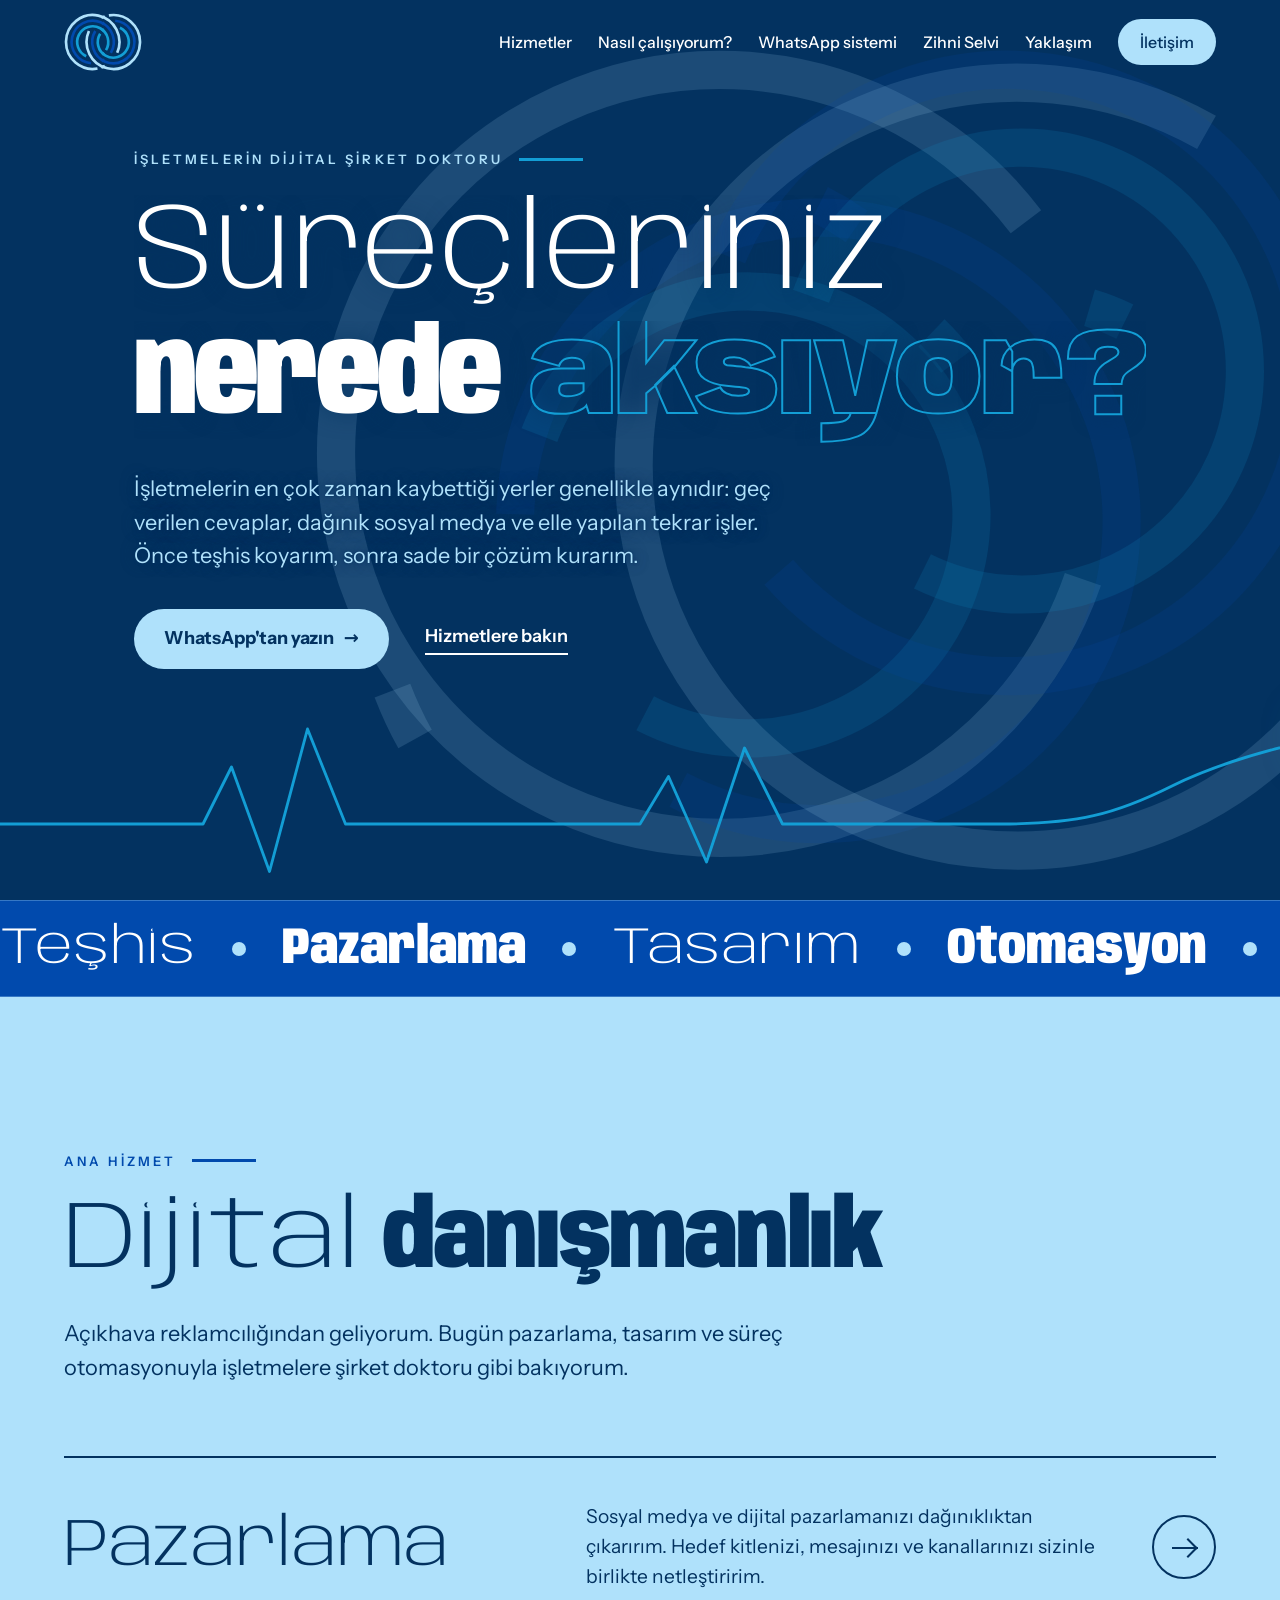
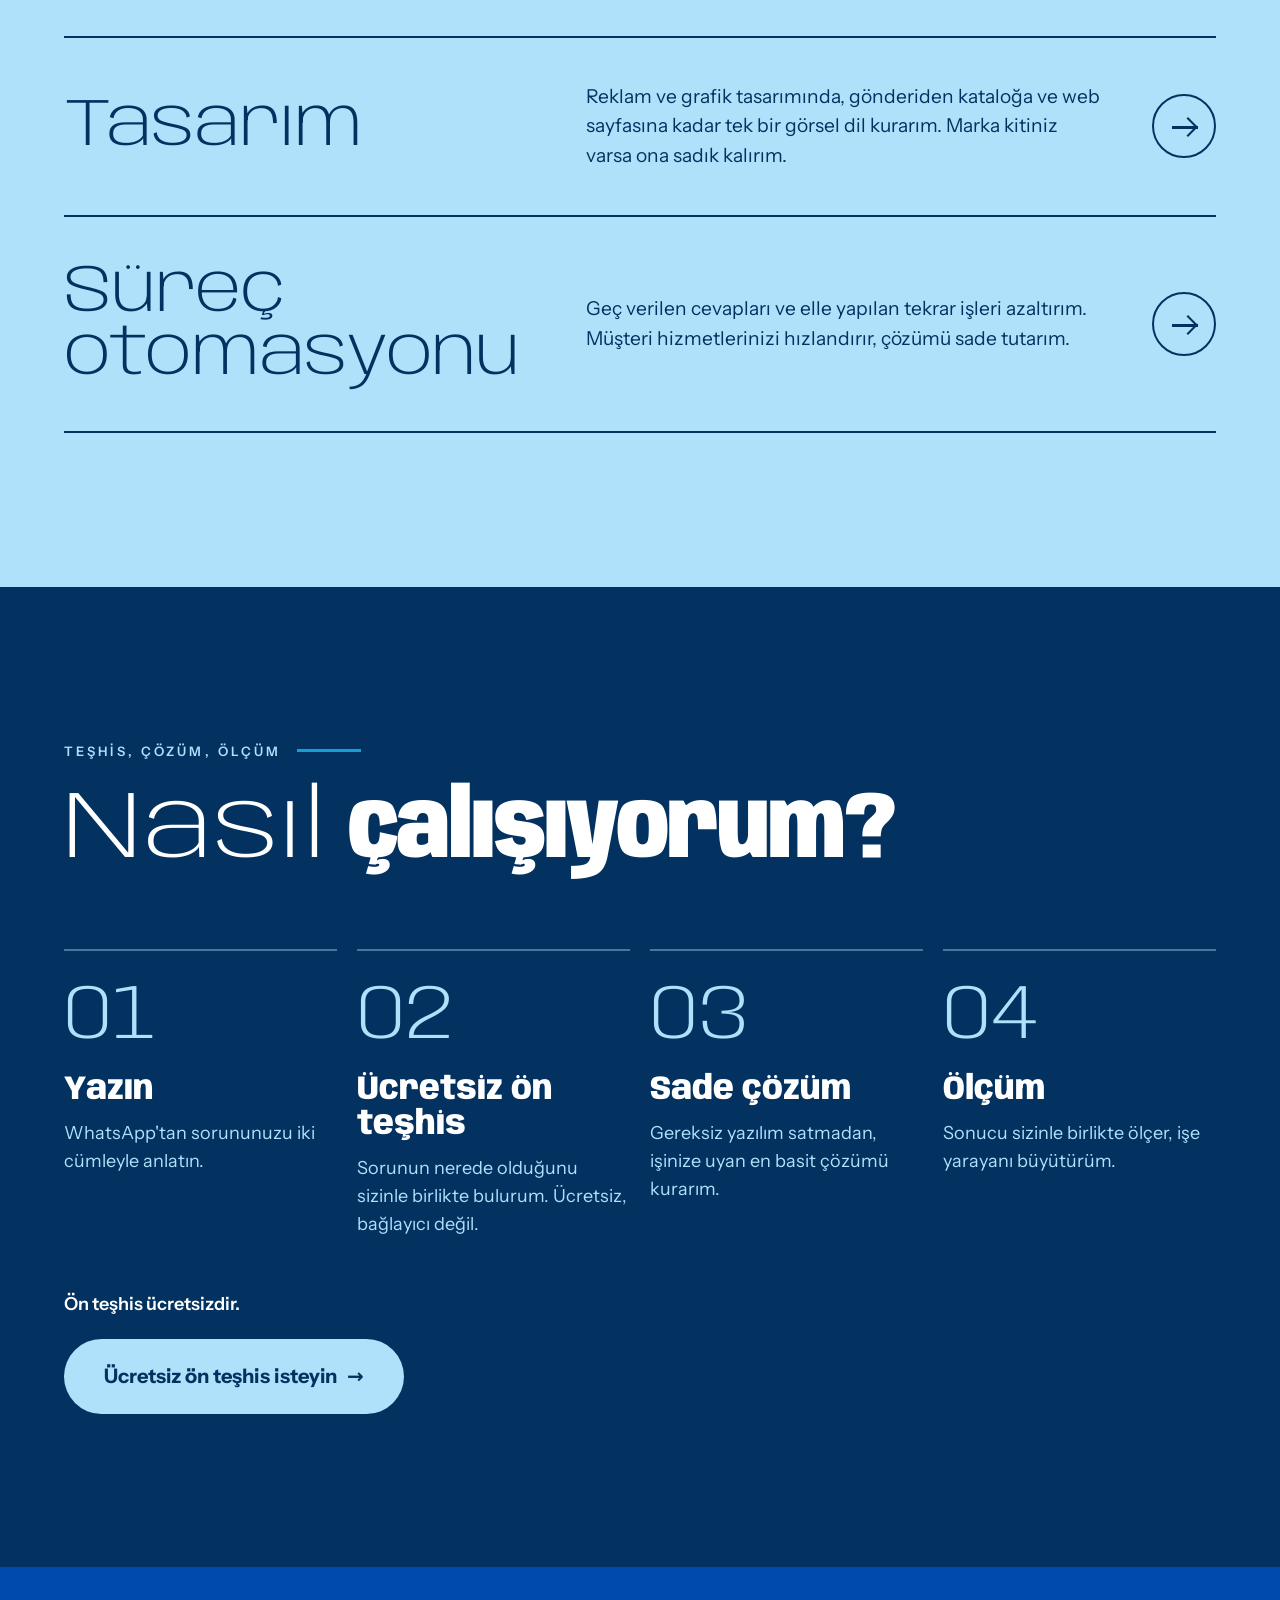
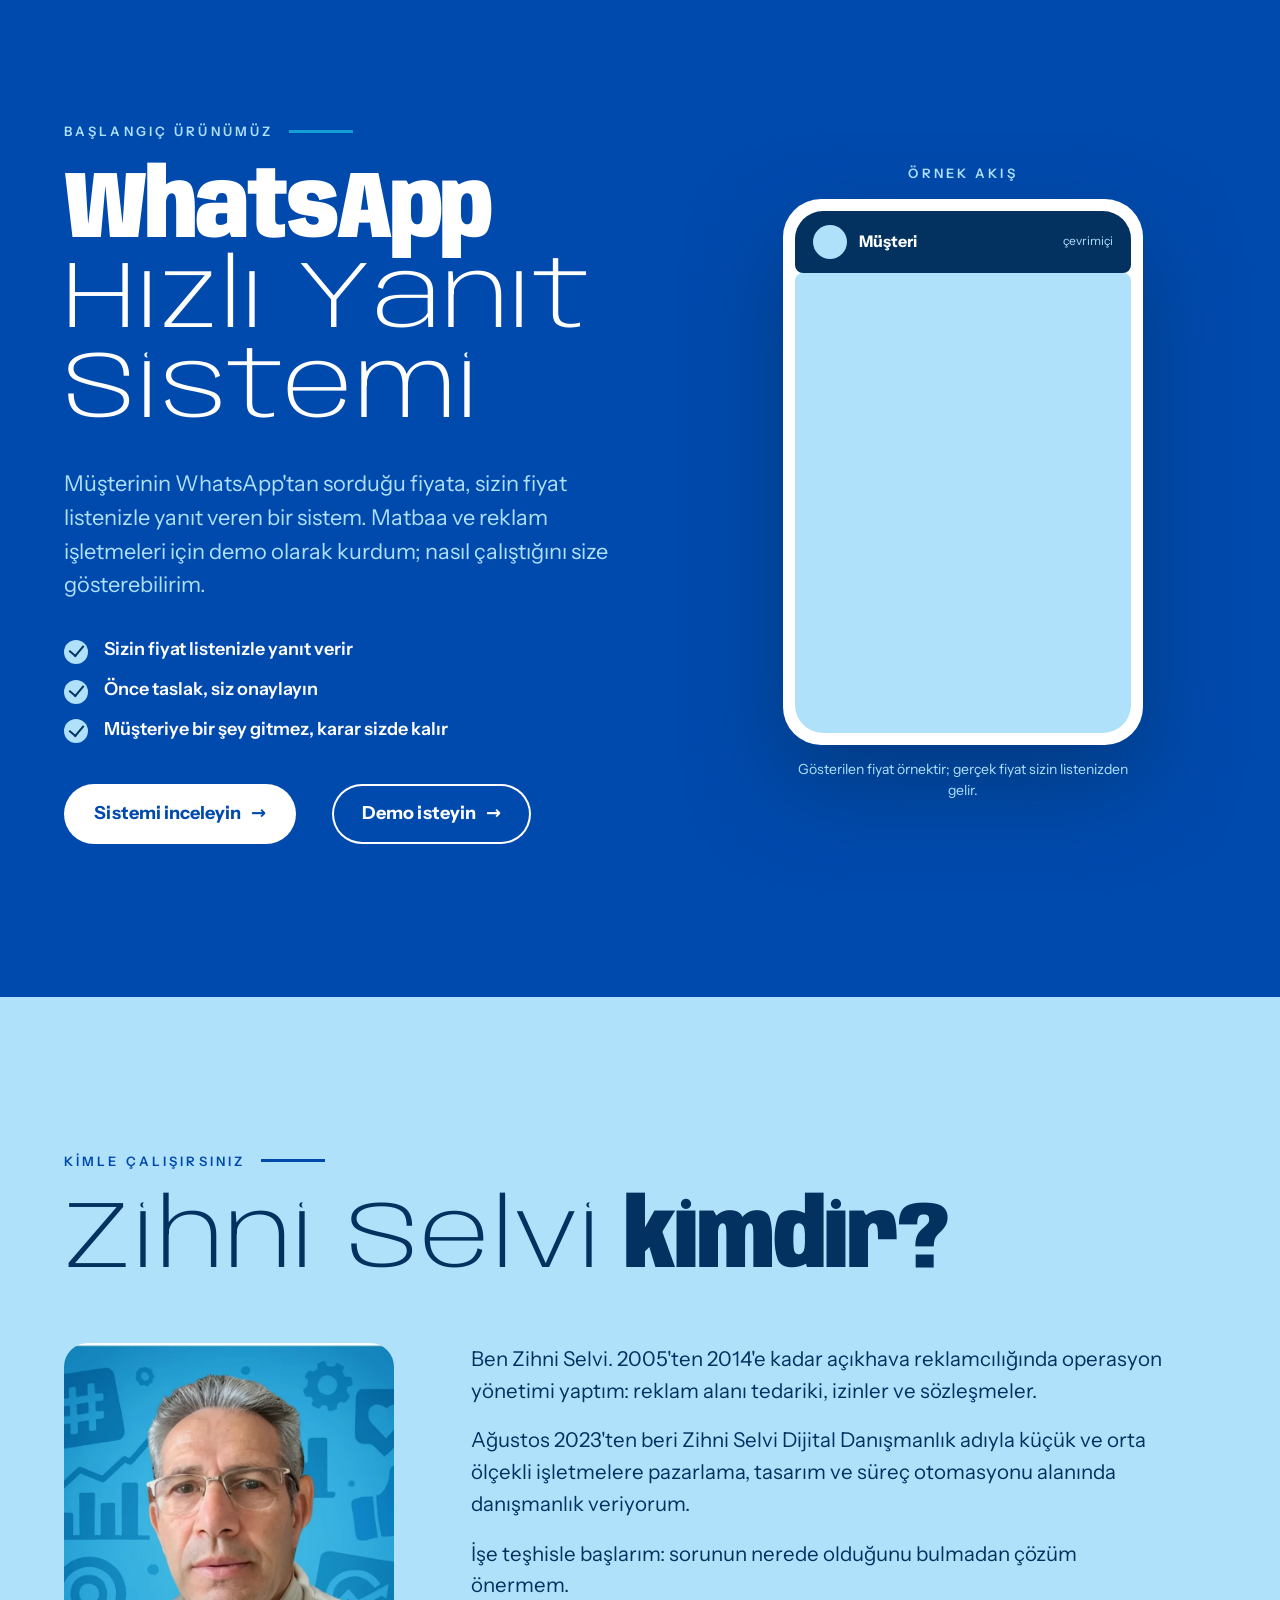
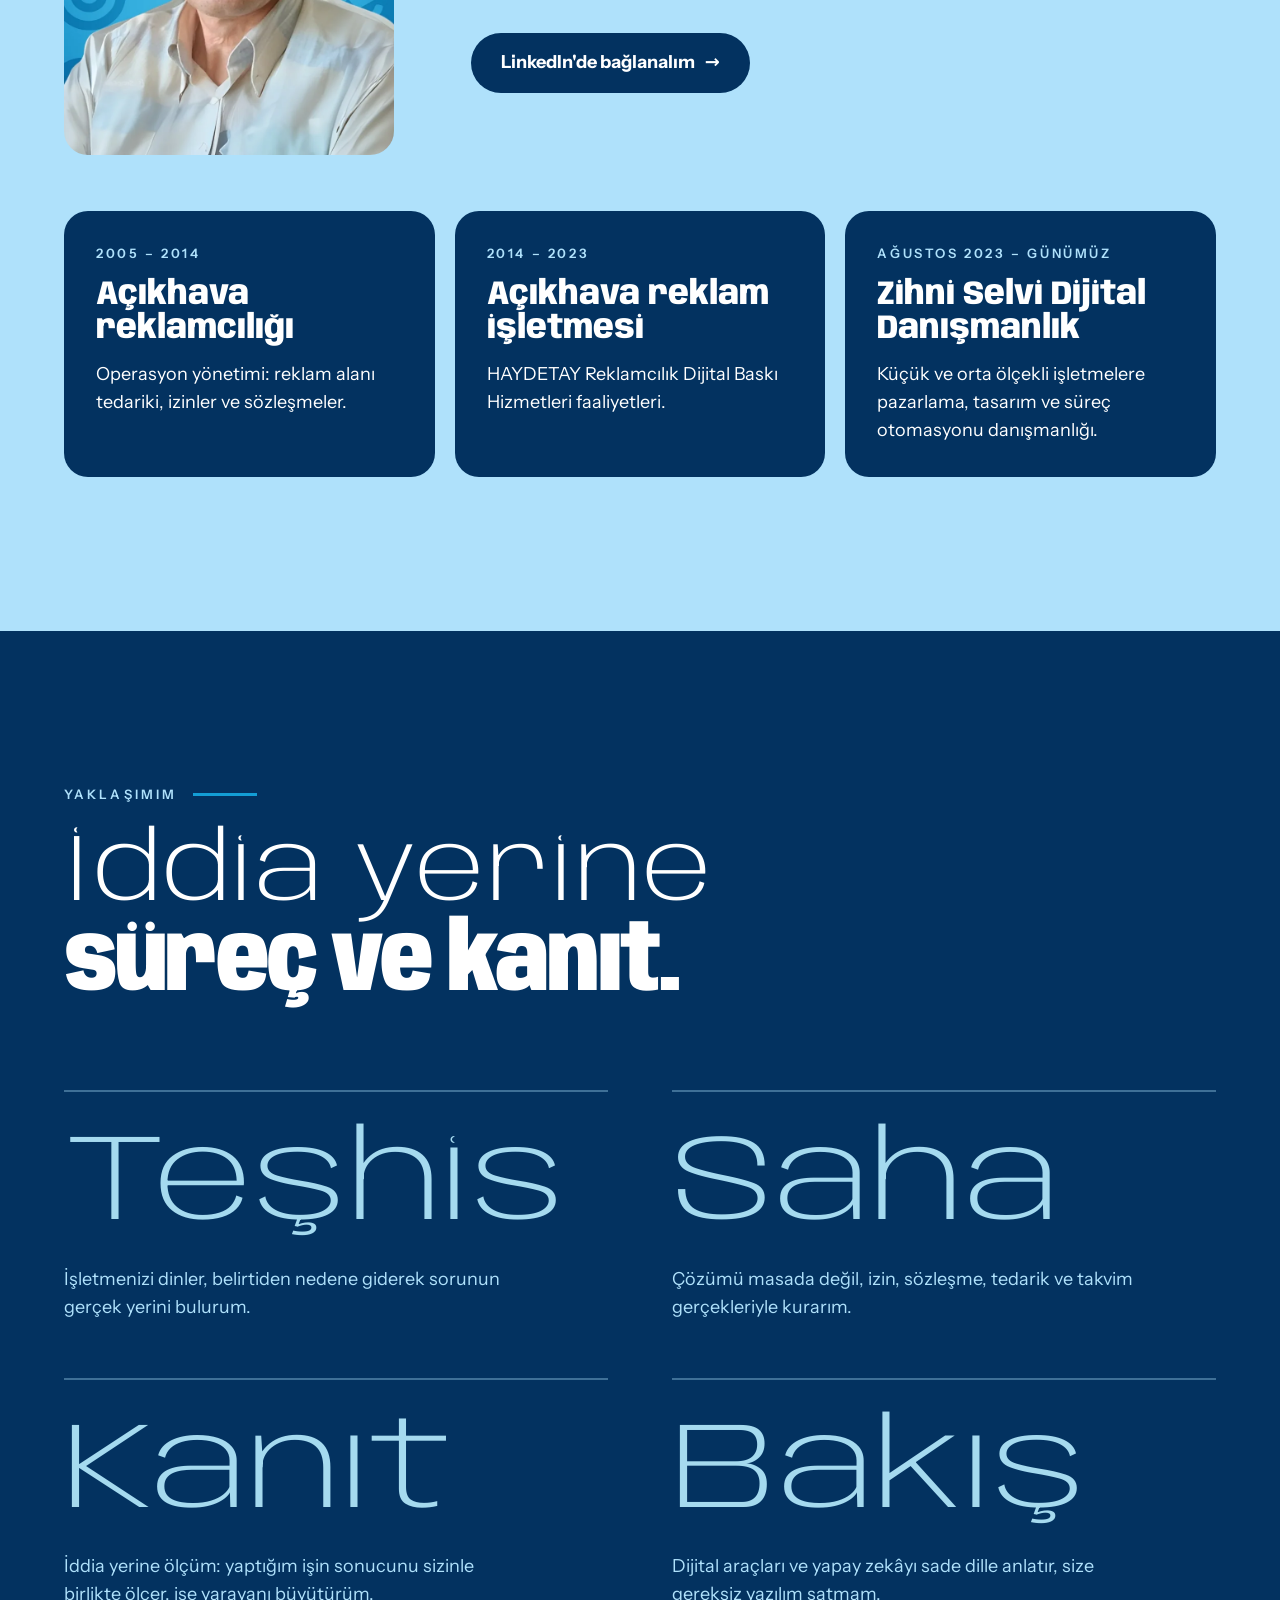
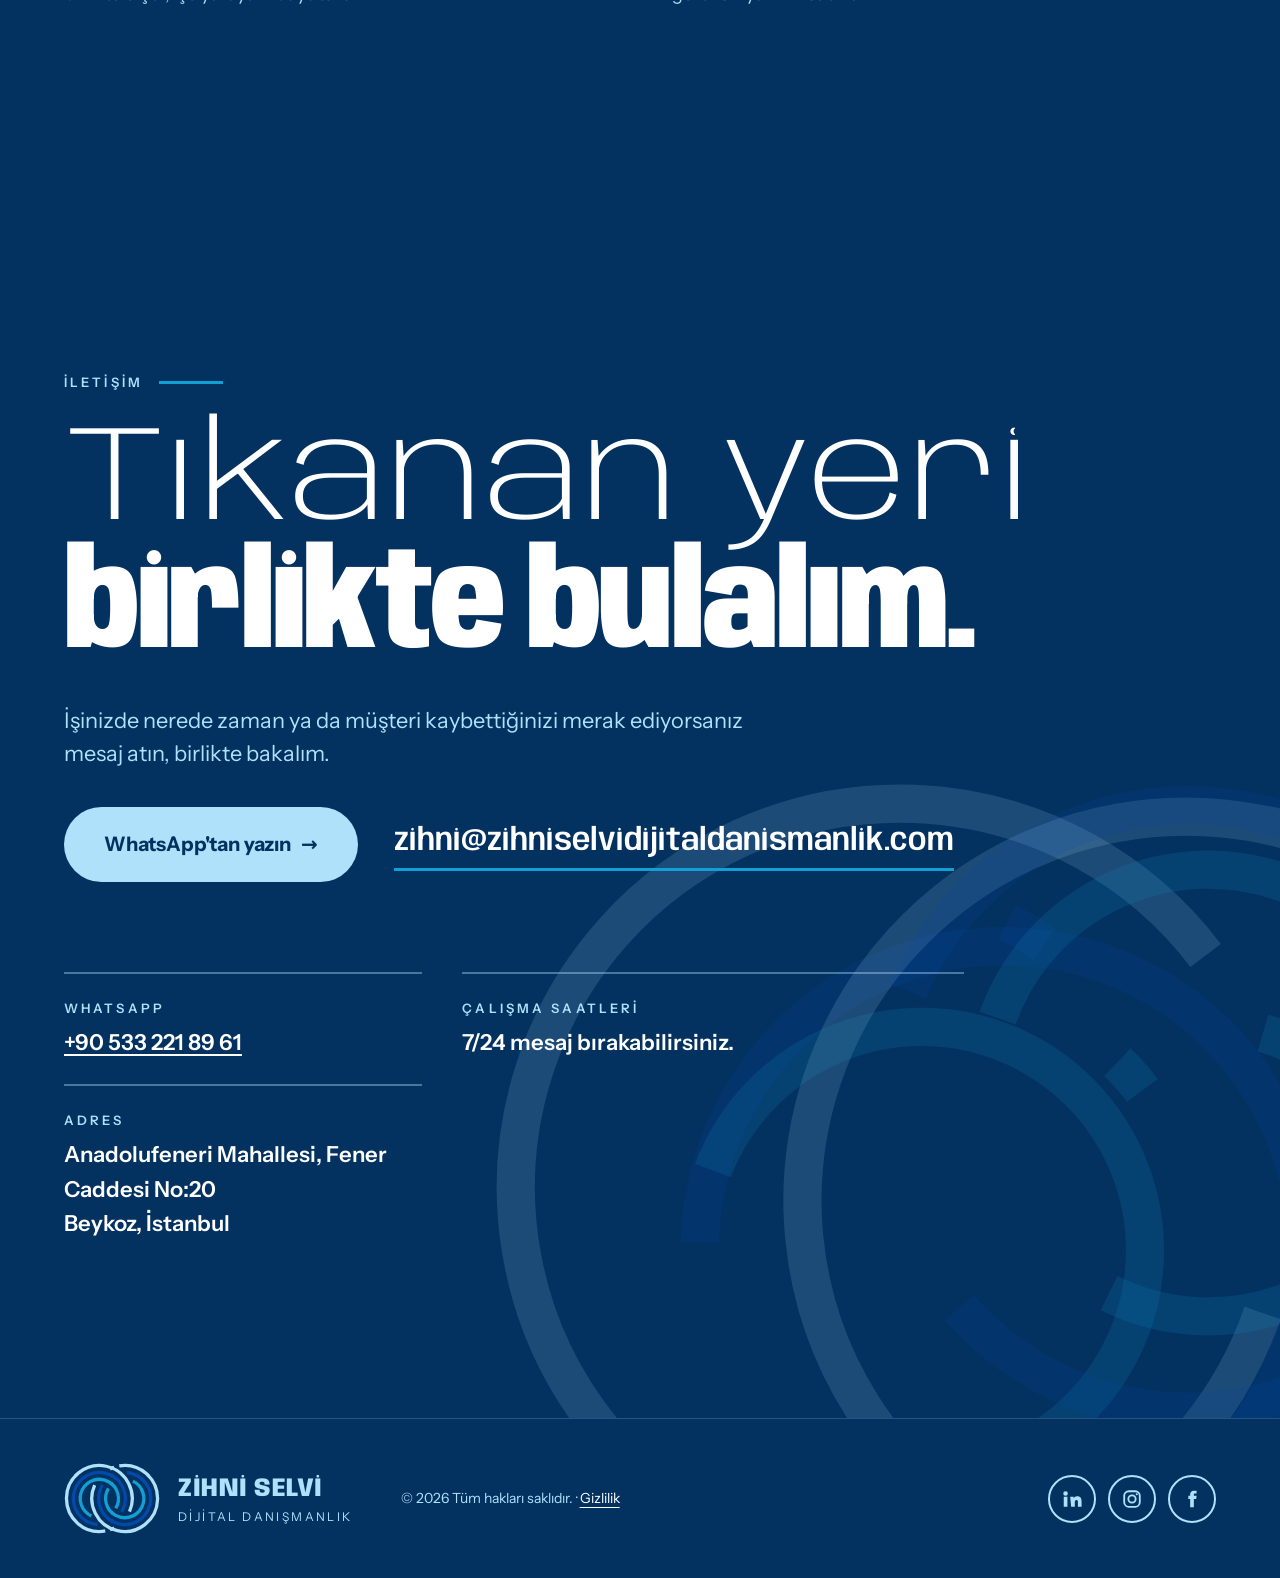
==== commit f3fe16fa: "Mobil: sabit header, menü açılma hatası düzeltildi; Ek hizmet bölümü kaldırıldı Co-Authored-By: Clau" ====
--- a/index.html
+++ b/index.html
@@ -30,7 +30,6 @@
 <link rel="preload" href="fonts/instrument-sans-latin-standard-normal.woff2" as="font" type="font/woff2" crossorigin>
 <link rel="stylesheet" href="css/style.css">
 <script>document.documentElement.classList.add('js')</script>
-<noscript><style>.rail__t li[hidden]{display:flex!important}</style></noscript>
 
 <!-- Instagram ve Facebook adresleri açık aramayla bulundu, Zihni onaylayacak. LinkedIn adresi Zihni tarafından verildi. -->
 <script type="application/ld+json">
@@ -72,7 +71,6 @@
       <a href="#sistem"><span>WhatsApp sistemi</span></a>
       <a href="#kimdir"><span>Zihni Selvi</span></a>
       <a href="#yaklasim"><span>Yaklaşım</span></a>
-      <a href="#urunler"><span>Matbaa ve reklam</span></a>
       <a class="btn btn--sm" href="#iletisim">İletişim</a>
     </nav>
     <button class="nav-toggle" type="button" aria-expanded="false" aria-controls="nav"><span></span><span></span><b class="sr">Menü</b></button>
@@ -97,6 +95,7 @@
         <path class="p" d="M1205.6 438.4A357 357 0 1 1 869.3 608.8" data-c="1" data-g="1" data-cx="1174.5" data-cy="794" data-mx="1336" data-my="1112"/>
         <path class="p" d="M983.7 613.0A263 263 0 0 1 1017.1 583.3" data-c="2" data-g="1" data-cx="1174.5" data-cy="794" data-mx="1000" data-my="597"/>
         <path class="p" d="M1286.7 556.1A263 263 0 1 1 951.5 654.6" data-c="2" data-g="1" data-cx="1174.5" data-cy="794" data-mx="1249" data-my="1046"/>
+      
       </g>
     </svg>
     <div class="wrap hero__in">
@@ -258,130 +257,6 @@
     </div>
   </section>
 
-  <!-- MATBAA VE REKLAM (EK HİZMET) -->
-  <section class="s s--white s--products" id="urunler" aria-labelledby="urunler-baslik">
-    <div class="wrap">
-      <p class="eyebrow rv">Ek hizmet</p>
-      <h2 class="rv" id="urunler-baslik"><span class="t-thin">Matbaa ve reklam</span> <span class="t-bold">ürünleri</span></h2>
-      <p class="lead rv">Matbaa ve reklam ürünlerini tedarikçilerimden temin ediyorum. Fiyat için ürünü seçin, WhatsApp'tan teklif isteyin.</p>
-      <ul class="chips rv" id="chips" aria-label="Ürün kategorileri">
-        <li><button class="chip" type="button" data-kat="Tümü" aria-pressed="true">Tümü <small>92</small></button></li>
-        <li><button class="chip" type="button" data-kat="Duba" aria-pressed="false">Duba <small>18</small></button></li>
-        <li><button class="chip" type="button" data-kat="Bariyer ve koni" aria-pressed="false">Bariyer ve koni <small>14</small></button></li>
-        <li><button class="chip" type="button" data-kat="Tabela ve pano" aria-pressed="false">Tabela ve pano <small>17</small></button></li>
-        <li><button class="chip" type="button" data-kat="Led ve fener tabela" aria-pressed="false">Led ve fener tabela <small>5</small></button></li>
-        <li><button class="chip" type="button" data-kat="Banner ve stand" aria-pressed="false">Banner ve stand <small>6</small></button></li>
-        <li><button class="chip" type="button" data-kat="Bayrak" aria-pressed="false">Bayrak <small>9</small></button></li>
-        <li><button class="chip" type="button" data-kat="Baskı ve branda" aria-pressed="false">Baskı ve branda <small>21</small></button></li>
-        <li><button class="chip" type="button" data-kat="Diğer" aria-pressed="false">Diğer <small>2</small></button></li>
-      </ul>
-      <p class="sr" id="kat-durum" role="status" aria-live="polite"></p>
-    </div>
-    <div class="rail" id="rail" tabindex="0" role="region" aria-label="Ürünler, yatay kaydırın">
-      <ul class="rail__t">
-        <li class="card" data-kat="Duba"><img src="images/01-kucuk-duba.webp" width="560" height="560" loading="lazy" decoding="async" alt="Küçük Duba, duba ürünü"><h3>Küçük Duba</h3><a href="https://wa.me/905332218961?text=Merhaba%2C%20K%C3%BC%C3%A7%C3%BCk%20Duba%20i%C3%A7in%20teklif%20almak%20istiyorum." rel="noopener" aria-label="Küçük Duba için teklif isteyin">Teklif isteyin</a></li>
-        <li class="card" data-kat="Duba"><img src="images/02-buyuk-duba.webp" width="560" height="560" loading="lazy" decoding="async" alt="Büyük Duba, duba ürünü"><h3>Büyük Duba</h3><a href="https://wa.me/905332218961?text=Merhaba%2C%20B%C3%BCy%C3%BCk%20Duba%20i%C3%A7in%20teklif%20almak%20istiyorum." rel="noopener" aria-label="Büyük Duba için teklif isteyin">Teklif isteyin</a></li>
-        <li class="card" data-kat="Duba"><img src="images/03-uzun-buyuk-duba.webp" width="560" height="560" loading="lazy" decoding="async" alt="Uzun Büyük Duba, duba ürünü"><h3>Uzun Büyük Duba</h3><a href="https://wa.me/905332218961?text=Merhaba%2C%20Uzun%20B%C3%BCy%C3%BCk%20Duba%20i%C3%A7in%20teklif%20almak%20istiyorum." rel="noopener" aria-label="Uzun Büyük Duba için teklif isteyin">Teklif isteyin</a></li>
-        <li class="card" data-kat="Duba"><img src="images/04-raket-duba.webp" width="560" height="560" loading="lazy" decoding="async" alt="Raket Duba, duba ürünü"><h3>Raket Duba</h3><a href="https://wa.me/905332218961?text=Merhaba%2C%20Raket%20Duba%20i%C3%A7in%20teklif%20almak%20istiyorum." rel="noopener" aria-label="Raket Duba için teklif isteyin">Teklif isteyin</a></li>
-        <li class="card" data-kat="Duba"><img src="images/05-jumbo-duba.webp" width="560" height="560" loading="lazy" decoding="async" alt="Jumbo Duba, duba ürünü"><h3>Jumbo Duba</h3><a href="https://wa.me/905332218961?text=Merhaba%2C%20Jumbo%20Duba%20i%C3%A7in%20teklif%20almak%20istiyorum." rel="noopener" aria-label="Jumbo Duba için teklif isteyin">Teklif isteyin</a></li>
-        <li class="card" data-kat="Duba"><img src="images/06-uzun-jumbo-duba.webp" width="560" height="560" loading="lazy" decoding="async" alt="Uzun Jumbo Duba, duba ürünü"><h3>Uzun Jumbo Duba</h3><a href="https://wa.me/905332218961?text=Merhaba%2C%20Uzun%20Jumbo%20Duba%20i%C3%A7in%20teklif%20almak%20istiyorum." rel="noopener" aria-label="Uzun Jumbo Duba için teklif isteyin">Teklif isteyin</a></li>
-        <li class="card" data-kat="Duba"><img src="images/07-uzun-kucuk-duba.webp" width="560" height="560" loading="lazy" decoding="async" alt="Uzun Küçük Duba, duba ürünü"><h3>Uzun Küçük Duba</h3><a href="https://wa.me/905332218961?text=Merhaba%2C%20Uzun%20K%C3%BC%C3%A7%C3%BCk%20Duba%20i%C3%A7in%20teklif%20almak%20istiyorum." rel="noopener" aria-label="Uzun Küçük Duba için teklif isteyin">Teklif isteyin</a></li>
-        <li class="card" data-kat="Duba"><img src="images/08-uzun-raket-duba.webp" width="560" height="560" loading="lazy" decoding="async" alt="Uzun Raket Duba, duba ürünü"><h3>Uzun Raket Duba</h3><a href="https://wa.me/905332218961?text=Merhaba%2C%20Uzun%20Raket%20Duba%20i%C3%A7in%20teklif%20almak%20istiyorum." rel="noopener" aria-label="Uzun Raket Duba için teklif isteyin">Teklif isteyin</a></li>
-        <li class="card" data-kat="Duba"><img src="images/09-dikme-duba.webp" width="560" height="560" loading="lazy" decoding="async" alt="Dikme Duba, duba ürünü"><h3>Dikme Duba</h3><a href="https://wa.me/905332218961?text=Merhaba%2C%20Dikme%20Duba%20i%C3%A7in%20teklif%20almak%20istiyorum." rel="noopener" aria-label="Dikme Duba için teklif isteyin">Teklif isteyin</a></li>
-        <li class="card" data-kat="Duba"><img src="images/10-kucuk-baslikli-dikme-duba.webp" width="560" height="560" loading="lazy" decoding="async" alt="Küçük Başlıklı Dikme Duba, duba ürünü"><h3>Küçük Başlıklı Dikme Duba</h3><a href="https://wa.me/905332218961?text=Merhaba%2C%20K%C3%BC%C3%A7%C3%BCk%20Ba%C5%9Fl%C4%B1kl%C4%B1%20Dikme%20Duba%20i%C3%A7in%20teklif%20almak%20istiyorum." rel="noopener" aria-label="Küçük Başlıklı Dikme Duba için teklif isteyin">Teklif isteyin</a></li>
-        <li class="card" data-kat="Duba"><img src="images/11-raket-baslikli-dikme-duba.webp" width="560" height="560" loading="lazy" decoding="async" alt="Raket Başlıklı Dikme Duba, duba ürünü"><h3>Raket Başlıklı Dikme Duba</h3><a href="https://wa.me/905332218961?text=Merhaba%2C%20Raket%20Ba%C5%9Fl%C4%B1kl%C4%B1%20Dikme%20Duba%20i%C3%A7in%20teklif%20almak%20istiyorum." rel="noopener" aria-label="Raket Başlıklı Dikme Duba için teklif isteyin">Teklif isteyin</a></li>
-        <li class="card" data-kat="Duba"><img src="images/12-ok-duba.webp" width="560" height="560" loading="lazy" decoding="async" alt="Ok Duba, duba ürünü"><h3>Ok Duba</h3><a href="https://wa.me/905332218961?text=Merhaba%2C%20Ok%20Duba%20i%C3%A7in%20teklif%20almak%20istiyorum." rel="noopener" aria-label="Ok Duba için teklif isteyin">Teklif isteyin</a></li>
-        <li class="card" data-kat="Duba"><img src="images/13-uzun-ok-duba.webp" width="560" height="560" loading="lazy" decoding="async" alt="Uzun Ok Duba, duba ürünü"><h3>Uzun Ok Duba</h3><a href="https://wa.me/905332218961?text=Merhaba%2C%20Uzun%20Ok%20Duba%20i%C3%A7in%20teklif%20almak%20istiyorum." rel="noopener" aria-label="Uzun Ok Duba için teklif isteyin">Teklif isteyin</a></li>
-        <li class="card" data-kat="Duba"><img src="images/14-haciyatmaz-duba-kucuk-baslikli.webp" width="560" height="560" loading="lazy" decoding="async" alt="Hacıyatmaz Duba Küçük Başlıklı, duba ürünü"><h3>Hacıyatmaz Duba Küçük Başlıklı</h3><a href="https://wa.me/905332218961?text=Merhaba%2C%20Hac%C4%B1yatmaz%20Duba%20K%C3%BC%C3%A7%C3%BCk%20Ba%C5%9Fl%C4%B1kl%C4%B1%20i%C3%A7in%20teklif%20almak%20istiyorum." rel="noopener" aria-label="Hacıyatmaz Duba Küçük Başlıklı için teklif isteyin">Teklif isteyin</a></li>
-        <li class="card" data-kat="Duba"><img src="images/15-haciyatmaz-duba-raket-baslikli.webp" width="560" height="560" loading="lazy" decoding="async" alt="Hacıyatmaz Duba Raket Başlıklı, duba ürünü"><h3>Hacıyatmaz Duba Raket Başlıklı</h3><a href="https://wa.me/905332218961?text=Merhaba%2C%20Hac%C4%B1yatmaz%20Duba%20Raket%20Ba%C5%9Fl%C4%B1kl%C4%B1%20i%C3%A7in%20teklif%20almak%20istiyorum." rel="noopener" aria-label="Hacıyatmaz Duba Raket Başlıklı için teklif isteyin">Teklif isteyin</a></li>
-        <li class="card" data-kat="Duba"><img src="images/16-haciyatmaz-duba-buyuk-baslikli.webp" width="560" height="560" loading="lazy" decoding="async" alt="Hacıyatmaz Duba Büyük Başlıklı, duba ürünü"><h3>Hacıyatmaz Duba Büyük Başlıklı</h3><a href="https://wa.me/905332218961?text=Merhaba%2C%20Hac%C4%B1yatmaz%20Duba%20B%C3%BCy%C3%BCk%20Ba%C5%9Fl%C4%B1kl%C4%B1%20i%C3%A7in%20teklif%20almak%20istiyorum." rel="noopener" aria-label="Hacıyatmaz Duba Büyük Başlıklı için teklif isteyin">Teklif isteyin</a></li>
-        <li class="card" data-kat="Duba"><img src="images/17-vale-duba.webp" width="560" height="560" loading="lazy" decoding="async" alt="Vale Duba, duba ürünü"><h3>Vale Duba</h3><a href="https://wa.me/905332218961?text=Merhaba%2C%20Vale%20Duba%20i%C3%A7in%20teklif%20almak%20istiyorum." rel="noopener" aria-label="Vale Duba için teklif isteyin">Teklif isteyin</a></li>
-        <li class="card" data-kat="Duba"><img src="images/18-master-sign-board-duba.webp" width="560" height="560" loading="lazy" decoding="async" alt="Master Sign Board Duba, duba ürünü"><h3>Master Sign Board Duba</h3><a href="https://wa.me/905332218961?text=Merhaba%2C%20Master%20Sign%20Board%20Duba%20i%C3%A7in%20teklif%20almak%20istiyorum." rel="noopener" aria-label="Master Sign Board Duba için teklif isteyin">Teklif isteyin</a></li>
-        <li class="card" data-kat="Bariyer ve koni"><img src="images/19-zincir.webp" width="560" height="560" loading="lazy" decoding="async" alt="Zincir, bariyer ve koni ürünü"><h3>Zincir</h3><a href="https://wa.me/905332218961?text=Merhaba%2C%20Zincir%20i%C3%A7in%20teklif%20almak%20istiyorum." rel="noopener" aria-label="Zincir için teklif isteyin">Teklif isteyin</a></li>
-        <li class="card" data-kat="Bariyer ve koni"><img src="images/20-bariyer-duba.webp" width="560" height="560" loading="lazy" decoding="async" alt="Bariyer Duba, bariyer ve koni ürünü"><h3>Bariyer Duba</h3><a href="https://wa.me/905332218961?text=Merhaba%2C%20Bariyer%20Duba%20i%C3%A7in%20teklif%20almak%20istiyorum." rel="noopener" aria-label="Bariyer Duba için teklif isteyin">Teklif isteyin</a></li>
-        <li class="card" data-kat="Bariyer ve koni"><img src="images/21-bariyer-duba-kucuk-baslikli.webp" width="560" height="560" loading="lazy" decoding="async" alt="Bariyer Duba Küçük Başlıklı, bariyer ve koni ürünü"><h3>Bariyer Duba Küçük Başlıklı</h3><a href="https://wa.me/905332218961?text=Merhaba%2C%20Bariyer%20Duba%20K%C3%BC%C3%A7%C3%BCk%20Ba%C5%9Fl%C4%B1kl%C4%B1%20i%C3%A7in%20teklif%20almak%20istiyorum." rel="noopener" aria-label="Bariyer Duba Küçük Başlıklı için teklif isteyin">Teklif isteyin</a></li>
-        <li class="card" data-kat="Bariyer ve koni"><img src="images/22-bariyer-duba-raket-baslikli.webp" width="560" height="560" loading="lazy" decoding="async" alt="Bariyer Duba Raket Başlıklı, bariyer ve koni ürünü"><h3>Bariyer Duba Raket Başlıklı</h3><a href="https://wa.me/905332218961?text=Merhaba%2C%20Bariyer%20Duba%20Raket%20Ba%C5%9Fl%C4%B1kl%C4%B1%20i%C3%A7in%20teklif%20almak%20istiyorum." rel="noopener" aria-label="Bariyer Duba Raket Başlıklı için teklif isteyin">Teklif isteyin</a></li>
-        <li class="card" data-kat="Bariyer ve koni"><img src="images/23-uzun-bariyer-duba.webp" width="560" height="560" loading="lazy" decoding="async" alt="Uzun Bariyer Duba, bariyer ve koni ürünü"><h3>Uzun Bariyer Duba</h3><a href="https://wa.me/905332218961?text=Merhaba%2C%20Uzun%20Bariyer%20Duba%20i%C3%A7in%20teklif%20almak%20istiyorum." rel="noopener" aria-label="Uzun Bariyer Duba için teklif isteyin">Teklif isteyin</a></li>
-        <li class="card" data-kat="Bariyer ve koni"><img src="images/24-metal-bariyer.webp" width="560" height="560" loading="lazy" decoding="async" alt="Metal Bariyer, bariyer ve koni ürünü"><h3>Metal Bariyer</h3><a href="https://wa.me/905332218961?text=Merhaba%2C%20Metal%20Bariyer%20i%C3%A7in%20teklif%20almak%20istiyorum." rel="noopener" aria-label="Metal Bariyer için teklif isteyin">Teklif isteyin</a></li>
-        <li class="card" data-kat="Bariyer ve koni"><img src="images/25-bariyer-halati.webp" width="560" height="560" loading="lazy" decoding="async" alt="Bariyer Halatı, bariyer ve koni ürünü"><h3>Bariyer Halatı</h3><a href="https://wa.me/905332218961?text=Merhaba%2C%20Bariyer%20Halat%C4%B1%20i%C3%A7in%20teklif%20almak%20istiyorum." rel="noopener" aria-label="Bariyer Halatı için teklif isteyin">Teklif isteyin</a></li>
-        <li class="card" data-kat="Bariyer ve koni"><img src="images/26-serit-bariyer.webp" width="560" height="560" loading="lazy" decoding="async" alt="Şerit Bariyer, bariyer ve koni ürünü"><h3>Şerit Bariyer</h3><a href="https://wa.me/905332218961?text=Merhaba%2C%20%C5%9Eerit%20Bariyer%20i%C3%A7in%20teklif%20almak%20istiyorum." rel="noopener" aria-label="Şerit Bariyer için teklif isteyin">Teklif isteyin</a></li>
-        <li class="card" data-kat="Bariyer ve koni"><img src="images/27-duvar-aparati.webp" width="560" height="560" loading="lazy" decoding="async" alt="Duvar Aparatı, bariyer ve koni ürünü"><h3>Duvar Aparatı</h3><a href="https://wa.me/905332218961?text=Merhaba%2C%20Duvar%20Aparat%C4%B1%20i%C3%A7in%20teklif%20almak%20istiyorum." rel="noopener" aria-label="Duvar Aparatı için teklif isteyin">Teklif isteyin</a></li>
-        <li class="card" data-kat="Bariyer ve koni"><img src="images/28-delinator.webp" width="560" height="560" loading="lazy" decoding="async" alt="Delinatör, bariyer ve koni ürünü"><h3>Delinatör</h3><a href="https://wa.me/905332218961?text=Merhaba%2C%20Delinat%C3%B6r%20i%C3%A7in%20teklif%20almak%20istiyorum." rel="noopener" aria-label="Delinatör için teklif isteyin">Teklif isteyin</a></li>
-        <li class="card" data-kat="Bariyer ve koni"><img src="images/29-delinator-basligi.webp" width="560" height="560" loading="lazy" decoding="async" alt="Delinatör Başlığı, bariyer ve koni ürünü"><h3>Delinatör Başlığı</h3><a href="https://wa.me/905332218961?text=Merhaba%2C%20Delinat%C3%B6r%20Ba%C5%9Fl%C4%B1%C4%9F%C4%B1%20i%C3%A7in%20teklif%20almak%20istiyorum." rel="noopener" aria-label="Delinatör Başlığı için teklif isteyin">Teklif isteyin</a></li>
-        <li class="card" data-kat="Bariyer ve koni"><img src="images/30-trafik-konisi.webp" width="560" height="560" loading="lazy" decoding="async" alt="Trafik Konisi, bariyer ve koni ürünü"><h3>Trafik Konisi</h3><a href="https://wa.me/905332218961?text=Merhaba%2C%20Trafik%20Konisi%20i%C3%A7in%20teklif%20almak%20istiyorum." rel="noopener" aria-label="Trafik Konisi için teklif isteyin">Teklif isteyin</a></li>
-        <li class="card" data-kat="Bariyer ve koni"><img src="images/31-ezilmez-taban-sabit.webp" width="560" height="560" loading="lazy" decoding="async" alt="Ezilmez Taban Sabit, bariyer ve koni ürünü"><h3>Ezilmez Taban Sabit</h3><a href="https://wa.me/905332218961?text=Merhaba%2C%20Ezilmez%20Taban%20Sabit%20i%C3%A7in%20teklif%20almak%20istiyorum." rel="noopener" aria-label="Ezilmez Taban Sabit için teklif isteyin">Teklif isteyin</a></li>
-        <li class="card" data-kat="Bariyer ve koni"><img src="images/32-ezilmez-taban-rulmanli.webp" width="560" height="560" loading="lazy" decoding="async" alt="Ezilmez Taban Rulmanlı, bariyer ve koni ürünü"><h3>Ezilmez Taban Rulmanlı</h3><a href="https://wa.me/905332218961?text=Merhaba%2C%20Ezilmez%20Taban%20Rulmanl%C4%B1%20i%C3%A7in%20teklif%20almak%20istiyorum." rel="noopener" aria-label="Ezilmez Taban Rulmanlı için teklif isteyin">Teklif isteyin</a></li>
-        <li class="card" data-kat="Tabela ve pano"><img src="images/33-a-tabela.webp" width="560" height="560" loading="lazy" decoding="async" alt="A Tabela, tabela ve pano ürünü"><h3>A Tabela</h3><a href="https://wa.me/905332218961?text=Merhaba%2C%20A%20Tabela%20i%C3%A7in%20teklif%20almak%20istiyorum." rel="noopener" aria-label="A Tabela için teklif isteyin">Teklif isteyin</a></li>
-        <li class="card" data-kat="Tabela ve pano"><img src="images/34-sirin-tabela.webp" width="560" height="560" loading="lazy" decoding="async" alt="Şirin Tabela, tabela ve pano ürünü"><h3>Şirin Tabela</h3><a href="https://wa.me/905332218961?text=Merhaba%2C%20%C5%9Eirin%20Tabela%20i%C3%A7in%20teklif%20almak%20istiyorum." rel="noopener" aria-label="Şirin Tabela için teklif isteyin">Teklif isteyin</a></li>
-        <li class="card" data-kat="Tabela ve pano"><img src="images/35-ac-kapa-tabela.webp" width="560" height="560" loading="lazy" decoding="async" alt="Aç Kapa Tabela, tabela ve pano ürünü"><h3>Aç Kapa Tabela</h3><a href="https://wa.me/905332218961?text=Merhaba%2C%20A%C3%A7%20Kapa%20Tabela%20i%C3%A7in%20teklif%20almak%20istiyorum." rel="noopener" aria-label="Aç Kapa Tabela için teklif isteyin">Teklif isteyin</a></li>
-        <li class="card" data-kat="Tabela ve pano" data-yer-tutucu="GÖRSEL_YER_TUTUCU"><img src="images/36-ruzgar-tabela.webp" width="560" height="560" loading="lazy" decoding="async" alt="Rüzgar Tabela, tabela ve pano ürünü (görsel hazırlanıyor)"><h3>Rüzgar Tabela</h3><a href="https://wa.me/905332218961?text=Merhaba%2C%20R%C3%BCzgar%20Tabela%20i%C3%A7in%20teklif%20almak%20istiyorum." rel="noopener" aria-label="Rüzgar Tabela için teklif isteyin">Teklif isteyin</a></li>
-        <li class="card" data-kat="Tabela ve pano"><img src="images/37-yayli-ruzgar-pano.webp" width="560" height="560" loading="lazy" decoding="async" alt="Yaylı Rüzgar Pano, tabela ve pano ürünü"><h3>Yaylı Rüzgar Pano</h3><a href="https://wa.me/905332218961?text=Merhaba%2C%20Yayl%C4%B1%20R%C3%BCzgar%20Pano%20i%C3%A7in%20teklif%20almak%20istiyorum." rel="noopener" aria-label="Yaylı Rüzgar Pano için teklif isteyin">Teklif isteyin</a></li>
-        <li class="card" data-kat="Tabela ve pano"><img src="images/38-aluminyum-a-pano.webp" width="560" height="560" loading="lazy" decoding="async" alt="Alüminyum A Pano, tabela ve pano ürünü"><h3>Alüminyum A Pano</h3><a href="https://wa.me/905332218961?text=Merhaba%2C%20Al%C3%BCminyum%20A%20Pano%20i%C3%A7in%20teklif%20almak%20istiyorum." rel="noopener" aria-label="Alüminyum A Pano için teklif isteyin">Teklif isteyin</a></li>
-        <li class="card" data-kat="Tabela ve pano"><img src="images/39-yer-tipi-poster-pano.webp" width="560" height="560" loading="lazy" decoding="async" alt="Yer Tipi Poster Pano, tabela ve pano ürünü"><h3>Yer Tipi Poster Pano</h3><a href="https://wa.me/905332218961?text=Merhaba%2C%20Yer%20Tipi%20Poster%20Pano%20i%C3%A7in%20teklif%20almak%20istiyorum." rel="noopener" aria-label="Yer Tipi Poster Pano için teklif isteyin">Teklif isteyin</a></li>
-        <li class="card" data-kat="Tabela ve pano"><img src="images/40-uzun-yer-tipi-poster-pano.webp" width="560" height="560" loading="lazy" decoding="async" alt="Uzun Yer Tipi Poster Pano, tabela ve pano ürünü"><h3>Uzun Yer Tipi Poster Pano</h3><a href="https://wa.me/905332218961?text=Merhaba%2C%20Uzun%20Yer%20Tipi%20Poster%20Pano%20i%C3%A7in%20teklif%20almak%20istiyorum." rel="noopener" aria-label="Uzun Yer Tipi Poster Pano için teklif isteyin">Teklif isteyin</a></li>
-        <li class="card" data-kat="Tabela ve pano"><img src="images/41-cerceveler.webp" width="560" height="560" loading="lazy" decoding="async" alt="Çerçeveler, tabela ve pano ürünü"><h3>Çerçeveler</h3><a href="https://wa.me/905332218961?text=Merhaba%2C%20%C3%87er%C3%A7eveler%20i%C3%A7in%20teklif%20almak%20istiyorum." rel="noopener" aria-label="Çerçeveler için teklif isteyin">Teklif isteyin</a></li>
-        <li class="card" data-kat="Tabela ve pano"><img src="images/42-menu-panosu.webp" width="560" height="560" loading="lazy" decoding="async" alt="Menü Panosu, tabela ve pano ürünü"><h3>Menü Panosu</h3><a href="https://wa.me/905332218961?text=Merhaba%2C%20Men%C3%BC%20Panosu%20i%C3%A7in%20teklif%20almak%20istiyorum." rel="noopener" aria-label="Menü Panosu için teklif isteyin">Teklif isteyin</a></li>
-        <li class="card" data-kat="Tabela ve pano"><img src="images/43-wind-pro.webp" width="560" height="560" loading="lazy" decoding="async" alt="Wind Pro, tabela ve pano ürünü"><h3>Wind Pro</h3><a href="https://wa.me/905332218961?text=Merhaba%2C%20Wind%20Pro%20i%C3%A7in%20teklif%20almak%20istiyorum." rel="noopener" aria-label="Wind Pro için teklif isteyin">Teklif isteyin</a></li>
-        <li class="card" data-kat="Tabela ve pano"><img src="images/44-daire-tabela.webp" width="560" height="560" loading="lazy" decoding="async" alt="Daire Tabela, tabela ve pano ürünü"><h3>Daire Tabela</h3><a href="https://wa.me/905332218961?text=Merhaba%2C%20Daire%20Tabela%20i%C3%A7in%20teklif%20almak%20istiyorum." rel="noopener" aria-label="Daire Tabela için teklif isteyin">Teklif isteyin</a></li>
-        <li class="card" data-kat="Tabela ve pano"><img src="images/45-elips-tabela.webp" width="560" height="560" loading="lazy" decoding="async" alt="Elips Tabela, tabela ve pano ürünü"><h3>Elips Tabela</h3><a href="https://wa.me/905332218961?text=Merhaba%2C%20Elips%20Tabela%20i%C3%A7in%20teklif%20almak%20istiyorum." rel="noopener" aria-label="Elips Tabela için teklif isteyin">Teklif isteyin</a></li>
-        <li class="card" data-kat="Tabela ve pano"><img src="images/46-dikdortgen-tabela.webp" width="560" height="560" loading="lazy" decoding="async" alt="Dikdörtgen Tabela, tabela ve pano ürünü"><h3>Dikdörtgen Tabela</h3><a href="https://wa.me/905332218961?text=Merhaba%2C%20Dikd%C3%B6rtgen%20Tabela%20i%C3%A7in%20teklif%20almak%20istiyorum." rel="noopener" aria-label="Dikdörtgen Tabela için teklif isteyin">Teklif isteyin</a></li>
-        <li class="card" data-kat="Tabela ve pano"><img src="images/47-kare-tabela.webp" width="560" height="560" loading="lazy" decoding="async" alt="Kare Tabela, tabela ve pano ürünü"><h3>Kare Tabela</h3><a href="https://wa.me/905332218961?text=Merhaba%2C%20Kare%20Tabela%20i%C3%A7in%20teklif%20almak%20istiyorum." rel="noopener" aria-label="Kare Tabela için teklif isteyin">Teklif isteyin</a></li>
-        <li class="card" data-kat="Tabela ve pano"><img src="images/48-maket-doner-yuvarlak-buyuk-model.webp" width="560" height="560" loading="lazy" decoding="async" alt="Maket Döner Yuvarlak Büyük Model, tabela ve pano ürünü"><h3>Maket Döner Yuvarlak Büyük Model</h3><a href="https://wa.me/905332218961?text=Merhaba%2C%20Maket%20D%C3%B6ner%20Yuvarlak%20B%C3%BCy%C3%BCk%20Model%20i%C3%A7in%20teklif%20almak%20istiyorum." rel="noopener" aria-label="Maket Döner Yuvarlak Büyük Model için teklif isteyin">Teklif isteyin</a></li>
-        <li class="card" data-kat="Tabela ve pano"><img src="images/49-maket-doner-sekizgen-model.webp" width="560" height="560" loading="lazy" decoding="async" alt="Maket Döner Sekizgen Model, tabela ve pano ürünü"><h3>Maket Döner Sekizgen Model</h3><a href="https://wa.me/905332218961?text=Merhaba%2C%20Maket%20D%C3%B6ner%20Sekizgen%20Model%20i%C3%A7in%20teklif%20almak%20istiyorum." rel="noopener" aria-label="Maket Döner Sekizgen Model için teklif isteyin">Teklif isteyin</a></li>
-        <li class="card" data-kat="Led ve fener tabela" data-yer-tutucu="GÖRSEL_YER_TUTUCU"><img src="images/50-fener-tabela.webp" width="560" height="560" loading="lazy" decoding="async" alt="Fener Tabela, led ve fener tabela ürünü (görsel hazırlanıyor)"><h3>Fener Tabela</h3><a href="https://wa.me/905332218961?text=Merhaba%2C%20Fener%20Tabela%20i%C3%A7in%20teklif%20almak%20istiyorum." rel="noopener" aria-label="Fener Tabela için teklif isteyin">Teklif isteyin</a></li>
-        <li class="card" data-kat="Led ve fener tabela"><img src="images/51-windpro-isikli-ledli.webp" width="560" height="560" loading="lazy" decoding="async" alt="Windpro Işıklı Ledli, led ve fener tabela ürünü"><h3>Windpro Işıklı Ledli</h3><a href="https://wa.me/905332218961?text=Merhaba%2C%20Windpro%20I%C5%9F%C4%B1kl%C4%B1%20Ledli%20i%C3%A7in%20teklif%20almak%20istiyorum." rel="noopener" aria-label="Windpro Işıklı Ledli için teklif isteyin">Teklif isteyin</a></li>
-        <li class="card" data-kat="Led ve fener tabela"><img src="images/52-buy-max-ledbox.webp" width="560" height="560" loading="lazy" decoding="async" alt="Buy Max Ledbox, led ve fener tabela ürünü"><h3>Buy Max Ledbox</h3><a href="https://wa.me/905332218961?text=Merhaba%2C%20Buy%20Max%20Ledbox%20i%C3%A7in%20teklif%20almak%20istiyorum." rel="noopener" aria-label="Buy Max Ledbox için teklif isteyin">Teklif isteyin</a></li>
-        <li class="card" data-kat="Led ve fener tabela" data-yer-tutucu="GÖRSEL_YER_TUTUCU"><img src="images/53-50x70-ahsap-kasa-ledbox.webp" width="560" height="560" loading="lazy" decoding="async" alt="50x70 Ahşap Kasa Ledbox, led ve fener tabela ürünü (görsel hazırlanıyor)"><h3>50x70 Ahşap Kasa Ledbox</h3><a href="https://wa.me/905332218961?text=Merhaba%2C%2050x70%20Ah%C5%9Fap%20Kasa%20Ledbox%20i%C3%A7in%20teklif%20almak%20istiyorum." rel="noopener" aria-label="50x70 Ahşap Kasa Ledbox için teklif isteyin">Teklif isteyin</a></li>
-        <li class="card" data-kat="Led ve fener tabela" data-yer-tutucu="GÖRSEL_YER_TUTUCU"><img src="images/54-ledbox-baskisi.webp" width="560" height="560" loading="lazy" decoding="async" alt="Ledbox Baskısı, led ve fener tabela ürünü (görsel hazırlanıyor)"><h3>Ledbox Baskısı</h3><a href="https://wa.me/905332218961?text=Merhaba%2C%20Ledbox%20Bask%C4%B1s%C4%B1%20i%C3%A7in%20teklif%20almak%20istiyorum." rel="noopener" aria-label="Ledbox Baskısı için teklif isteyin">Teklif isteyin</a></li>
-        <li class="card" data-kat="Banner ve stand"><img src="images/55-roll-up.webp" width="560" height="560" loading="lazy" decoding="async" alt="Roll Up, banner ve stand ürünü"><h3>Roll Up</h3><a href="https://wa.me/905332218961?text=Merhaba%2C%20Roll%20Up%20i%C3%A7in%20teklif%20almak%20istiyorum." rel="noopener" aria-label="Roll Up için teklif isteyin">Teklif isteyin</a></li>
-        <li class="card" data-kat="Banner ve stand"><img src="images/56-x-banner-ayarlanabilir.webp" width="560" height="560" loading="lazy" decoding="async" alt="X Banner Ayarlanabilir, banner ve stand ürünü"><h3>X Banner Ayarlanabilir</h3><a href="https://wa.me/905332218961?text=Merhaba%2C%20X%20Banner%20Ayarlanabilir%20i%C3%A7in%20teklif%20almak%20istiyorum." rel="noopener" aria-label="X Banner Ayarlanabilir için teklif isteyin">Teklif isteyin</a></li>
-        <li class="card" data-kat="Banner ve stand"><img src="images/57-tanitim-standi-oval.webp" width="560" height="560" loading="lazy" decoding="async" alt="Tanıtım Standı Oval, banner ve stand ürünü"><h3>Tanıtım Standı Oval</h3><a href="https://wa.me/905332218961?text=Merhaba%2C%20Tan%C4%B1t%C4%B1m%20Stand%C4%B1%20Oval%20i%C3%A7in%20teklif%20almak%20istiyorum." rel="noopener" aria-label="Tanıtım Standı Oval için teklif isteyin">Teklif isteyin</a></li>
-        <li class="card" data-kat="Banner ve stand"><img src="images/58-tanitim-standi-kare.webp" width="560" height="560" loading="lazy" decoding="async" alt="Tanıtım Standı Kare, banner ve stand ürünü"><h3>Tanıtım Standı Kare</h3><a href="https://wa.me/905332218961?text=Merhaba%2C%20Tan%C4%B1t%C4%B1m%20Stand%C4%B1%20Kare%20i%C3%A7in%20teklif%20almak%20istiyorum." rel="noopener" aria-label="Tanıtım Standı Kare için teklif isteyin">Teklif isteyin</a></li>
-        <li class="card" data-kat="Banner ve stand"><img src="images/59-zigzag-brosurluk.webp" width="560" height="560" loading="lazy" decoding="async" alt="Zigzag Broşürlük, banner ve stand ürünü"><h3>Zigzag Broşürlük</h3><a href="https://wa.me/905332218961?text=Merhaba%2C%20Zigzag%20Bro%C5%9F%C3%BCrl%C3%BCk%20i%C3%A7in%20teklif%20almak%20istiyorum." rel="noopener" aria-label="Zigzag Broşürlük için teklif isteyin">Teklif isteyin</a></li>
-        <li class="card" data-kat="Banner ve stand" data-yer-tutucu="GÖRSEL_YER_TUTUCU"><img src="images/60-oval-orumcek-stand.webp" width="560" height="560" loading="lazy" decoding="async" alt="Oval Örümcek Stand, banner ve stand ürünü (görsel hazırlanıyor)"><h3>Oval Örümcek Stand</h3><a href="https://wa.me/905332218961?text=Merhaba%2C%20Oval%20%C3%96r%C3%BCmcek%20Stand%20i%C3%A7in%20teklif%20almak%20istiyorum." rel="noopener" aria-label="Oval Örümcek Stand için teklif isteyin">Teklif isteyin</a></li>
-        <li class="card" data-kat="Bayrak" data-yer-tutucu="GÖRSEL_YER_TUTUCU"><img src="images/61-yelken-bayrak-eko.webp" width="560" height="560" loading="lazy" decoding="async" alt="Yelken Bayrak Eko, bayrak ürünü (görsel hazırlanıyor)"><h3>Yelken Bayrak Eko</h3><a href="https://wa.me/905332218961?text=Merhaba%2C%20Yelken%20Bayrak%20Eko%20i%C3%A7in%20teklif%20almak%20istiyorum." rel="noopener" aria-label="Yelken Bayrak Eko için teklif isteyin">Teklif isteyin</a></li>
-        <li class="card" data-kat="Bayrak"><img src="images/62-susleme-bayrak.webp" width="560" height="560" loading="lazy" decoding="async" alt="Süsleme Bayrak, bayrak ürünü"><h3>Süsleme Bayrak</h3><a href="https://wa.me/905332218961?text=Merhaba%2C%20S%C3%BCsleme%20Bayrak%20i%C3%A7in%20teklif%20almak%20istiyorum." rel="noopener" aria-label="Süsleme Bayrak için teklif isteyin">Teklif isteyin</a></li>
-        <li class="card" data-kat="Bayrak"><img src="images/63-toren-bayragi.webp" width="560" height="560" loading="lazy" decoding="async" alt="Tören Bayrağı, bayrak ürünü"><h3>Tören Bayrağı</h3><a href="https://wa.me/905332218961?text=Merhaba%2C%20T%C3%B6ren%20Bayra%C4%9F%C4%B1%20i%C3%A7in%20teklif%20almak%20istiyorum." rel="noopener" aria-label="Tören Bayrağı için teklif isteyin">Teklif isteyin</a></li>
-        <li class="card" data-kat="Bayrak"><img src="images/64-arac-cam-bayragi.webp" width="560" height="560" loading="lazy" decoding="async" alt="Araç Cam Bayrağı, bayrak ürünü"><h3>Araç Cam Bayrağı</h3><a href="https://wa.me/905332218961?text=Merhaba%2C%20Ara%C3%A7%20Cam%20Bayra%C4%9F%C4%B1%20i%C3%A7in%20teklif%20almak%20istiyorum." rel="noopener" aria-label="Araç Cam Bayrağı için teklif isteyin">Teklif isteyin</a></li>
-        <li class="card" data-kat="Bayrak"><img src="images/65-makam-bayragi.webp" width="560" height="560" loading="lazy" decoding="async" alt="Makam Bayrağı, bayrak ürünü"><h3>Makam Bayrağı</h3><a href="https://wa.me/905332218961?text=Merhaba%2C%20Makam%20Bayra%C4%9F%C4%B1%20i%C3%A7in%20teklif%20almak%20istiyorum." rel="noopener" aria-label="Makam Bayrağı için teklif isteyin">Teklif isteyin</a></li>
-        <li class="card" data-kat="Bayrak"><img src="images/66-turk-bayragi.webp" width="560" height="560" loading="lazy" decoding="async" alt="Türk Bayrağı, bayrak ürünü"><h3>Türk Bayrağı</h3><a href="https://wa.me/905332218961?text=Merhaba%2C%20T%C3%BCrk%20Bayra%C4%9F%C4%B1%20i%C3%A7in%20teklif%20almak%20istiyorum." rel="noopener" aria-label="Türk Bayrağı için teklif isteyin">Teklif isteyin</a></li>
-        <li class="card" data-kat="Bayrak"><img src="images/67-masa-bayragi.webp" width="560" height="560" loading="lazy" decoding="async" alt="Masa Bayrağı, bayrak ürünü"><h3>Masa Bayrağı</h3><a href="https://wa.me/905332218961?text=Merhaba%2C%20Masa%20Bayra%C4%9F%C4%B1%20i%C3%A7in%20teklif%20almak%20istiyorum." rel="noopener" aria-label="Masa Bayrağı için teklif isteyin">Teklif isteyin</a></li>
-        <li class="card" data-kat="Bayrak"><img src="images/68-t-masa-bayragi.webp" width="560" height="560" loading="lazy" decoding="async" alt="T Masa Bayrağı, bayrak ürünü"><h3>T Masa Bayrağı</h3><a href="https://wa.me/905332218961?text=Merhaba%2C%20T%20Masa%20Bayra%C4%9F%C4%B1%20i%C3%A7in%20teklif%20almak%20istiyorum." rel="noopener" aria-label="T Masa Bayrağı için teklif isteyin">Teklif isteyin</a></li>
-        <li class="card" data-kat="Bayrak"><img src="images/69-17-li-turk-ahsap-kaide.webp" width="560" height="560" loading="lazy" decoding="async" alt="17&#x27;li Türk Ahşap Kaide, bayrak ürünü"><h3>17&#x27;li Türk Ahşap Kaide</h3><a href="https://wa.me/905332218961?text=Merhaba%2C%2017%27li%20T%C3%BCrk%20Ah%C5%9Fap%20Kaide%20i%C3%A7in%20teklif%20almak%20istiyorum." rel="noopener" aria-label="17&#x27;li Türk Ahşap Kaide için teklif isteyin">Teklif isteyin</a></li>
-        <li class="card" data-kat="Baskı ve branda"><img src="images/70-arac-magneti.webp" width="560" height="560" loading="lazy" decoding="async" alt="Araç Magneti, baskı ve branda ürünü"><h3>Araç Magneti</h3><a href="https://wa.me/905332218961?text=Merhaba%2C%20Ara%C3%A7%20Magneti%20i%C3%A7in%20teklif%20almak%20istiyorum." rel="noopener" aria-label="Araç Magneti için teklif isteyin">Teklif isteyin</a></li>
-        <li class="card" data-kat="Baskı ve branda" data-yer-tutucu="GÖRSEL_YER_TUTUCU"><img src="images/71-raket-baski.webp" width="560" height="560" loading="lazy" decoding="async" alt="Raket Baskı, baskı ve branda ürünü (görsel hazırlanıyor)"><h3>Raket Baskı</h3><a href="https://wa.me/905332218961?text=Merhaba%2C%20Raket%20Bask%C4%B1%20i%C3%A7in%20teklif%20almak%20istiyorum." rel="noopener" aria-label="Raket Baskı için teklif isteyin">Teklif isteyin</a></li>
-        <li class="card" data-kat="Baskı ve branda" data-yer-tutucu="GÖRSEL_YER_TUTUCU"><img src="images/72-billboard-baski.webp" width="560" height="560" loading="lazy" decoding="async" alt="Billboard Baskı, baskı ve branda ürünü (görsel hazırlanıyor)"><h3>Billboard Baskı</h3><a href="https://wa.me/905332218961?text=Merhaba%2C%20Billboard%20Bask%C4%B1%20i%C3%A7in%20teklif%20almak%20istiyorum." rel="noopener" aria-label="Billboard Baskı için teklif isteyin">Teklif isteyin</a></li>
-        <li class="card" data-kat="Baskı ve branda"><img src="images/73-laminasyon.webp" width="560" height="560" loading="lazy" decoding="async" alt="Laminasyon, baskı ve branda ürünü"><h3>Laminasyon</h3><a href="https://wa.me/905332218961?text=Merhaba%2C%20Laminasyon%20i%C3%A7in%20teklif%20almak%20istiyorum." rel="noopener" aria-label="Laminasyon için teklif isteyin">Teklif isteyin</a></li>
-        <li class="card" data-kat="Baskı ve branda"><img src="images/74-yer-laminasyonu.webp" width="560" height="560" loading="lazy" decoding="async" alt="Yer Laminasyonu, baskı ve branda ürünü"><h3>Yer Laminasyonu</h3><a href="https://wa.me/905332218961?text=Merhaba%2C%20Yer%20Laminasyonu%20i%C3%A7in%20teklif%20almak%20istiyorum." rel="noopener" aria-label="Yer Laminasyonu için teklif isteyin">Teklif isteyin</a></li>
-        <li class="card" data-kat="Baskı ve branda"><img src="images/75-dijital-baski-kesim.webp" width="560" height="560" loading="lazy" decoding="async" alt="Dijital Baskı Kesim, baskı ve branda ürünü"><h3>Dijital Baskı Kesim</h3><a href="https://wa.me/905332218961?text=Merhaba%2C%20Dijital%20Bask%C4%B1%20Kesim%20i%C3%A7in%20teklif%20almak%20istiyorum." rel="noopener" aria-label="Dijital Baskı Kesim için teklif isteyin">Teklif isteyin</a></li>
-        <li class="card" data-kat="Baskı ve branda"><img src="images/76-renkli-folyo-kesim.webp" width="560" height="560" loading="lazy" decoding="async" alt="Renkli Folyo Kesim, baskı ve branda ürünü"><h3>Renkli Folyo Kesim</h3><a href="https://wa.me/905332218961?text=Merhaba%2C%20Renkli%20Folyo%20Kesim%20i%C3%A7in%20teklif%20almak%20istiyorum." rel="noopener" aria-label="Renkli Folyo Kesim için teklif isteyin">Teklif isteyin</a></li>
-        <li class="card" data-kat="Baskı ve branda"><img src="images/77-reflektifli-branda.webp" width="560" height="560" loading="lazy" decoding="async" alt="Reflektifli Branda, baskı ve branda ürünü"><h3>Reflektifli Branda</h3><a href="https://wa.me/905332218961?text=Merhaba%2C%20Reflektifli%20Branda%20i%C3%A7in%20teklif%20almak%20istiyorum." rel="noopener" aria-label="Reflektifli Branda için teklif isteyin">Teklif isteyin</a></li>
-        <li class="card" data-kat="Baskı ve branda"><img src="images/78-baskili-duvar-kagidi.webp" width="560" height="560" loading="lazy" decoding="async" alt="Baskılı Duvar Kağıdı, baskı ve branda ürünü"><h3>Baskılı Duvar Kağıdı</h3><a href="https://wa.me/905332218961?text=Merhaba%2C%20Bask%C4%B1l%C4%B1%20Duvar%20Ka%C4%9F%C4%B1d%C4%B1%20i%C3%A7in%20teklif%20almak%20istiyorum." rel="noopener" aria-label="Baskılı Duvar Kağıdı için teklif isteyin">Teklif isteyin</a></li>
-        <li class="card" data-kat="Baskı ve branda"><img src="images/79-isikli-branda.webp" width="560" height="560" loading="lazy" decoding="async" alt="Işıklı Branda, baskı ve branda ürünü"><h3>Işıklı Branda</h3><a href="https://wa.me/905332218961?text=Merhaba%2C%20I%C5%9F%C4%B1kl%C4%B1%20Branda%20i%C3%A7in%20teklif%20almak%20istiyorum." rel="noopener" aria-label="Işıklı Branda için teklif isteyin">Teklif isteyin</a></li>
-        <li class="card" data-kat="Baskı ve branda"><img src="images/80-mech-branda.webp" width="560" height="560" loading="lazy" decoding="async" alt="Mech Branda, baskı ve branda ürünü"><h3>Mech Branda</h3><a href="https://wa.me/905332218961?text=Merhaba%2C%20Mech%20Branda%20i%C3%A7in%20teklif%20almak%20istiyorum." rel="noopener" aria-label="Mech Branda için teklif isteyin">Teklif isteyin</a></li>
-        <li class="card" data-kat="Baskı ve branda"><img src="images/81-avrupa-branda.webp" width="560" height="560" loading="lazy" decoding="async" alt="Avrupa Branda, baskı ve branda ürünü"><h3>Avrupa Branda</h3><a href="https://wa.me/905332218961?text=Merhaba%2C%20Avrupa%20Branda%20i%C3%A7in%20teklif%20almak%20istiyorum." rel="noopener" aria-label="Avrupa Branda için teklif isteyin">Teklif isteyin</a></li>
-        <li class="card" data-kat="Baskı ve branda"><img src="images/82-avrupa-branda-arkasi-siyah.webp" width="560" height="560" loading="lazy" decoding="async" alt="Avrupa Branda Arkası Siyah, baskı ve branda ürünü"><h3>Avrupa Branda Arkası Siyah</h3><a href="https://wa.me/905332218961?text=Merhaba%2C%20Avrupa%20Branda%20Arkas%C4%B1%20Siyah%20i%C3%A7in%20teklif%20almak%20istiyorum." rel="noopener" aria-label="Avrupa Branda Arkası Siyah için teklif isteyin">Teklif isteyin</a></li>
-        <li class="card" data-kat="Baskı ve branda"><img src="images/83-folyo-baski-ekonomik.webp" width="560" height="560" loading="lazy" decoding="async" alt="Folyo Baskı Ekonomik, baskı ve branda ürünü"><h3>Folyo Baskı Ekonomik</h3><a href="https://wa.me/905332218961?text=Merhaba%2C%20Folyo%20Bask%C4%B1%20Ekonomik%20i%C3%A7in%20teklif%20almak%20istiyorum." rel="noopener" aria-label="Folyo Baskı Ekonomik için teklif isteyin">Teklif isteyin</a></li>
-        <li class="card" data-kat="Baskı ve branda"><img src="images/84-folyo-baski-oracal.webp" width="560" height="560" loading="lazy" decoding="async" alt="Folyo Baskı Oracal, baskı ve branda ürünü"><h3>Folyo Baskı Oracal</h3><a href="https://wa.me/905332218961?text=Merhaba%2C%20Folyo%20Bask%C4%B1%20Oracal%20i%C3%A7in%20teklif%20almak%20istiyorum." rel="noopener" aria-label="Folyo Baskı Oracal için teklif isteyin">Teklif isteyin</a></li>
-        <li class="card" data-kat="Baskı ve branda"><img src="images/85-one-way-vision.webp" width="560" height="560" loading="lazy" decoding="async" alt="One Way Vision, baskı ve branda ürünü"><h3>One Way Vision</h3><a href="https://wa.me/905332218961?text=Merhaba%2C%20One%20Way%20Vision%20i%C3%A7in%20teklif%20almak%20istiyorum." rel="noopener" aria-label="One Way Vision için teklif isteyin">Teklif isteyin</a></li>
-        <li class="card" data-kat="Baskı ve branda"><img src="images/86-seffaf-folyo.webp" width="560" height="560" loading="lazy" decoding="async" alt="Şeffaf Folyo, baskı ve branda ürünü"><h3>Şeffaf Folyo</h3><a href="https://wa.me/905332218961?text=Merhaba%2C%20%C5%9Eeffaf%20Folyo%20i%C3%A7in%20teklif%20almak%20istiyorum." rel="noopener" aria-label="Şeffaf Folyo için teklif isteyin">Teklif isteyin</a></li>
-        <li class="card" data-kat="Baskı ve branda"><img src="images/87-metrajli-satis.webp" width="560" height="560" loading="lazy" decoding="async" alt="Metrajlı Satış, baskı ve branda ürünü"><h3>Metrajlı Satış</h3><a href="https://wa.me/905332218961?text=Merhaba%2C%20Metrajl%C4%B1%20Sat%C4%B1%C5%9F%20i%C3%A7in%20teklif%20almak%20istiyorum." rel="noopener" aria-label="Metrajlı Satış için teklif isteyin">Teklif isteyin</a></li>
-        <li class="card" data-kat="Baskı ve branda"><img src="images/88-canvas-tablo.webp" width="560" height="560" loading="lazy" decoding="async" alt="Canvas Tablo, baskı ve branda ürünü"><h3>Canvas Tablo</h3><a href="https://wa.me/905332218961?text=Merhaba%2C%20Canvas%20Tablo%20i%C3%A7in%20teklif%20almak%20istiyorum." rel="noopener" aria-label="Canvas Tablo için teklif isteyin">Teklif isteyin</a></li>
-        <li class="card" data-kat="Baskı ve branda"><img src="images/89-dekota-baski.webp" width="560" height="560" loading="lazy" decoding="async" alt="Dekota Baskı, baskı ve branda ürünü"><h3>Dekota Baskı</h3><a href="https://wa.me/905332218961?text=Merhaba%2C%20Dekota%20Bask%C4%B1%20i%C3%A7in%20teklif%20almak%20istiyorum." rel="noopener" aria-label="Dekota Baskı için teklif isteyin">Teklif isteyin</a></li>
-        <li class="card" data-kat="Baskı ve branda"><img src="images/90-kompozit-baski.webp" width="560" height="560" loading="lazy" decoding="async" alt="Kompozit Baskı, baskı ve branda ürünü"><h3>Kompozit Baskı</h3><a href="https://wa.me/905332218961?text=Merhaba%2C%20Kompozit%20Bask%C4%B1%20i%C3%A7in%20teklif%20almak%20istiyorum." rel="noopener" aria-label="Kompozit Baskı için teklif isteyin">Teklif isteyin</a></li>
-        <li class="card" data-kat="Diğer"><img src="images/91-kaygan-zemin.webp" width="560" height="560" loading="lazy" decoding="async" alt="Kaygan Zemin, diğer ürünü"><h3>Kaygan Zemin</h3><a href="https://wa.me/905332218961?text=Merhaba%2C%20Kaygan%20Zemin%20i%C3%A7in%20teklif%20almak%20istiyorum." rel="noopener" aria-label="Kaygan Zemin için teklif isteyin">Teklif isteyin</a></li>
-        <li class="card" data-kat="Diğer"><img src="images/92-firfir.webp" width="560" height="560" loading="lazy" decoding="async" alt="Fırfır, diğer ürünü"><h3>Fırfır</h3><a href="https://wa.me/905332218961?text=Merhaba%2C%20F%C4%B1rf%C4%B1r%20i%C3%A7in%20teklif%20almak%20istiyorum." rel="noopener" aria-label="Fırfır için teklif isteyin">Teklif isteyin</a></li>
-      </ul>
-    </div>
-    <div class="wrap rail__ctl">
-      <div class="rail__btns">
-        <button class="rbtn" type="button" data-dir="-1" aria-label="Geri"><svg viewBox="0 0 24 24" aria-hidden="true"><path d="M15 5l-7 7 7 7" fill="none" stroke="currentColor" stroke-width="2.4" stroke-linecap="round" stroke-linejoin="round"/></svg></button>
-        <button class="rbtn" type="button" data-dir="1" aria-label="İleri"><svg viewBox="0 0 24 24" aria-hidden="true"><path d="M9 5l7 7-7 7" fill="none" stroke="currentColor" stroke-width="2.4" stroke-linecap="round" stroke-linejoin="round"/></svg></button>
-      </div>
-      <p class="rail__note">Ürünlerde fiyat yazmıyorum; teklif ürüne, ölçüye ve adede göre hazırlanır.</p>
-    </div>
-  </section>
-
   <!-- İLETİŞİM -->
   <section class="s s--dark s--contact" id="iletisim">
     <svg class="asm asm--c" viewBox="0 0 2000 2000" aria-hidden="true" data-asm="contact">
@@ -398,6 +273,7 @@
         <path class="p" d="M1205.6 438.4A357 357 0 1 1 869.3 608.8" data-c="1" data-g="1" data-cx="1174.5" data-cy="794" data-mx="1336" data-my="1112"/>
         <path class="p" d="M983.7 613.0A263 263 0 0 1 1017.1 583.3" data-c="2" data-g="1" data-cx="1174.5" data-cy="794" data-mx="1000" data-my="597"/>
         <path class="p" d="M1286.7 556.1A263 263 0 1 1 951.5 654.6" data-c="2" data-g="1" data-cx="1174.5" data-cy="794" data-mx="1249" data-my="1046"/>
+      
       </g>
     </svg>
     <div class="wrap">
--- a/css/style.css
+++ b/css/style.css
@@ -1 +1 @@
-@font-face{font-family:Anybody;font-style:normal;font-weight:100 900;font-stretch:50% 150%;font-display:swap;src:url(../fonts/anybody-latin-standard-normal.woff2) format("woff2");unicode-range:U+0000-00FF,U+0131,U+0152-0153,U+02BB-02BC,U+02C6,U+02DA,U+02DC,U+0304,U+0308,U+0329,U+2000-206F,U+20AC,U+2122,U+2191,U+2193,U+2212,U+2215,U+FEFF,U+FFFD}@font-face{font-family:Anybody;font-style:normal;font-weight:100 900;font-stretch:50% 150%;font-display:swap;src:url(../fonts/anybody-latin-ext-standard-normal.woff2) format("woff2");unicode-range:U+0100-02BA,U+02BD-02C5,U+02C7-02CC,U+02CE-02D7,U+02DD-02FF,U+0304,U+0308,U+0329,U+1D00-1DBF,U+1E00-1E9F,U+1EF2-1EFF,U+2020,U+20A0-20AB,U+20AD-20C0,U+2113,U+2C60-2C7F,U+A720-A7FF}@font-face{font-family:Instrument Sans;font-style:normal;font-weight:400 700;font-stretch:75% 100%;font-display:swap;src:url(../fonts/instrument-sans-latin-standard-normal.woff2) format("woff2");unicode-range:U+0000-00FF,U+0131,U+0152-0153,U+02BB-02BC,U+02C6,U+02DA,U+02DC,U+0304,U+0308,U+0329,U+2000-206F,U+20AC,U+2122,U+2191,U+2193,U+2212,U+2215,U+FEFF,U+FFFD}@font-face{font-family:Instrument Sans;font-style:normal;font-weight:400 700;font-stretch:75% 100%;font-display:swap;src:url(../fonts/instrument-sans-latin-ext-standard-normal.woff2) format("woff2");unicode-range:U+0100-02BA,U+02BD-02C5,U+02C7-02CC,U+02CE-02D7,U+02DD-02FF,U+0304,U+0308,U+0329,U+1D00-1DBF,U+1E00-1E9F,U+1EF2-1EFF,U+2020,U+20A0-20AB,U+20AD-20C0,U+2113,U+2C60-2C7F,U+A720-A7FF}:root{color-scheme:dark;--kl:#033260;--l:#014aad;--m:#139ed5;--am:#afe1fb;--w:#ffffff;--display:"Anybody","Arial Narrow",system-ui,sans-serif;--body:"Instrument Sans",system-ui,sans-serif;--yan:clamp(20px,5vw,72px);--ease:cubic-bezier(.2,.7,.1,1);--fc:var(--am)}*{box-sizing:border-box}html{scroll-behavior:smooth;scroll-padding-top:84px}body{margin:0;font-family:var(--body);font-weight:400;font-size:18px;line-height:1.55;color:var(--w);background:var(--kl);-webkit-font-smoothing:antialiased;overflow-x:hidden}img{max-width:100%}a{color:inherit}:focus-visible{outline:3px solid var(--fc);outline-offset:4px;border-radius:4px}.s--light,.s--white{--fc:var(--kl)}.sr{position:absolute;width:1px;height:1px;overflow:hidden;clip:rect(0 0 0 0);white-space:nowrap}.skip{position:absolute;left:12px;top:-60px;z-index:100;background:var(--w);color:var(--kl);padding:12px 18px;border-radius:999px;font-weight:700;text-decoration:none}.skip:focus{top:12px;outline:3px solid var(--kl);outline-offset:2px}.wrap{max-width:1280px;margin:0 auto;padding:0 var(--yan);position:relative}.progress{position:fixed;inset:0 0 auto;height:4px;z-index:60;pointer-events:none}.progress i{display:block;height:100%;background:var(--m);transform-origin:0 50%;transform:scaleX(0)}.top{position:fixed;inset:0 0 auto;z-index:50;transition:transform .5s var(--ease),background .4s,box-shadow .4s}.top.is-solid{background:#033260e6;backdrop-filter:blur(12px);-webkit-backdrop-filter:blur(12px);box-shadow:0 1px #afe1fb33}.top.is-hidden{transform:translateY(-110%)}.top__in{display:flex;align-items:center;justify-content:space-between;height:84px;gap:16px}.brand{display:block;line-height:0;border-radius:8px}.brand__mark{display:block;width:78px;height:auto;transition:transform .6s var(--ease)}.brand:hover .brand__mark{transform:rotate(-6deg) scale(1.06)}.nav{display:flex;align-items:center;gap:26px}.nav a{text-decoration:none;font-weight:500;font-size:16px}.nav a:not(.btn) span{background:linear-gradient(currentColor,currentColor) 0 100%/0 2px no-repeat;padding-bottom:4px;transition:background-size .4s var(--ease)}.nav a:not(.btn):hover span{background-size:100% 2px}.nav-toggle{display:none;position:relative;width:52px;height:52px;border:1.5px solid var(--am);border-radius:50%;background:none;cursor:pointer;color:var(--w)}.nav-toggle span{position:absolute;left:15px;right:15px;height:2px;background:currentColor;transition:transform .4s var(--ease)}.nav-toggle span:nth-child(1){top:21px}.nav-toggle span:nth-child(2){top:29px}.nav-toggle[aria-expanded=true] span:nth-child(1){transform:translateY(4px) rotate(45deg)}.nav-toggle[aria-expanded=true] span:nth-child(2){transform:translateY(-4px) rotate(-45deg)}.btn{display:inline-flex;align-items:center;gap:10px;font:inherit;font-weight:700;text-decoration:none;background:var(--am);color:var(--kl);padding:16px 30px;border-radius:999px;border:0;cursor:pointer;transition:background .35s,color .35s}.btn:after{content:"\2192";transition:transform .35s var(--ease)}.btn:hover{background:var(--w)}.btn:hover:after{transform:translate(5px)}.btn--sm{padding:11px 22px;font-size:16px}.btn--sm:after{content:none}.btn--light{background:var(--w);color:var(--l)}.btn--light:hover{background:var(--am);color:var(--kl)}.btn--dark{background:var(--kl);color:var(--w)}.btn--dark:hover{background:var(--l);color:var(--w)}.btn--ghost{background:transparent;color:inherit;box-shadow:inset 0 0 0 2px currentColor}.btn--ghost:hover{background:var(--w);color:var(--l);box-shadow:inset 0 0 0 2px var(--w)}.btn--lg{padding:22px 40px;font-size:20px}.link{font-weight:600;text-decoration:none;background:linear-gradient(currentColor,currentColor) 0 100%/100% 2px no-repeat;padding-bottom:4px;transition:background-size .4s var(--ease),color .3s}.link:hover{background-size:0 2px;color:var(--am)}.s--light .link:hover{color:var(--l)}.actions{display:flex;align-items:center;gap:24px 36px;flex-wrap:wrap;margin-top:36px}h1,h2,h3{margin:0;font-family:var(--display);line-height:.95}.eyebrow{margin:0 0 26px;display:flex;align-items:center;gap:16px;font-size:13px;font-weight:600;letter-spacing:.24em;text-transform:uppercase;color:var(--am)}.eyebrow:after{content:"";width:64px;height:3px;background:var(--m);transform-origin:0 50%}.s--light .eyebrow,.s--white .eyebrow{color:var(--l)}.s--light .eyebrow:after,.s--white .eyebrow:after{background:var(--l)}h2{font-size:clamp(40px,7.4vw,112px);letter-spacing:-.025em;text-wrap:balance}.t-thin{font-variation-settings:"wght" 250,"wdth" 125;letter-spacing:0}.t-bold{font-variation-settings:"wght" 880,"wdth" 78}.lead{font-size:clamp(18px,1.7vw,23px);max-width:34em;margin:30px 0 0;font-weight:400}.s--dark .lead,.s--mid .lead,.hero .lead{color:var(--am)}.big{font-size:clamp(46px,10.5vw,168px)}.s{padding:clamp(80px,12vw,168px) 0;position:relative;overflow:hidden}.s--dark{background:var(--kl);color:var(--w)}.s--mid{background:var(--l);color:var(--w)}.s--light{background:var(--am);color:var(--kl)}.s--white{background:var(--w);color:var(--kl)}.split{display:grid;grid-template-columns:1.1fr 1fr;gap:clamp(40px,7vw,110px);align-items:center}.hero{position:relative;background:var(--kl);overflow:hidden;min-height:min(100svh,940px);display:flex;align-items:center}.hero__in{padding-top:128px;padding-bottom:210px;z-index:2}.hero__h{text-shadow:0 0 22px rgba(3,50,96,.6);font-size:clamp(46px,9.6vw,156px);line-height:.88;letter-spacing:-.03em}.hero__h .ln{display:block;overflow:hidden;padding:.04em 0 .1em}.hero__h .w{display:inline-block}.w--thin{font-variation-settings:"wght" 250,"wdth" 112;letter-spacing:0}.w--bold{font-variation-settings:"wght" 900,"wdth" 72}.w--line{font-variation-settings:"wght" 900,"wdth" 100;color:transparent;-webkit-text-stroke:2px var(--m);transition:color .5s}.hero__h:hover .w--line{color:var(--m)}.hero .lead{max-width:30em;margin-top:26px;font-variation-settings:"wght" var(--lw,400),"wdth" var(--lwd,100);text-shadow:0 0 14px rgba(3,50,96,.95),0 0 3px rgba(3,50,96,.9)}.asm{position:absolute;overflow:visible;z-index:0;pointer-events:none;visibility:hidden}.asm .p{stroke-linecap:butt}.hero__in,.s--contact .wrap{z-index:2}.pulse{position:absolute;left:0;right:0;bottom:0;width:100%;height:190px;z-index:1;pointer-events:none}.pulse path{stroke-dasharray:1;stroke-dashoffset:1}.pulse__dot{position:absolute;left:0;top:0;width:12px;height:12px;margin:-6px 0 0 -6px;border-radius:50%;background:#fff;box-shadow:0 0 0 3px #afe1fb59,0 0 18px 5px #139ed5f2,0 0 42px 12px #139ed580;opacity:0;z-index:3;pointer-events:none;animation:glow 1.1s ease-in-out infinite alternate}.is-offscreen .pulse__dot{animation-play-state:paused}@keyframes glow{0%{box-shadow:0 0 0 3px #afe1fb40,0 0 12px 3px #139ed5cc,0 0 30px 8px #139ed559}to{box-shadow:0 0 0 6px #afe1fb73,0 0 24px 8px #139ed5,0 0 56px 16px #139ed599}}.band{background:var(--l);color:var(--w);overflow:hidden;border-block:1px solid rgba(175,225,251,.3)}.band__t{display:flex;width:max-content;animation:marq 40s linear infinite}.band:hover .band__t{animation-play-state:paused}.band__row{list-style:none;margin:0;padding:22px 36px 22px 0;display:flex;align-items:center;gap:36px;font-family:var(--display);font-size:clamp(26px,4vw,56px);line-height:1;white-space:nowrap}.band__row .b-thin{font-variation-settings:"wght" 250,"wdth" 125}.band__row .b-bold{font-variation-settings:"wght" 900,"wdth" 75}.band__row .dot{width:14px;height:14px;border-radius:50%;background:var(--am);flex:none}@keyframes marq{to{transform:translate(-50%)}}.rows{list-style:none;margin:72px 0 0;padding:0;border-bottom:2px solid var(--kl)}.row{position:relative;display:grid;grid-template-columns:1.1fr 1.2fr 64px;gap:24px 48px;align-items:center;padding:44px 0;border-top:2px solid var(--kl);isolation:isolate;transition:color .5s var(--ease)}.row:before{content:"";position:absolute;inset:0 calc(var(--yan) * -1);background:var(--kl);transform:scaleY(0);transform-origin:50% 100%;transition:transform .55s var(--ease);z-index:-1}.row:hover{color:var(--w)}.row:hover:before{transform:scaleY(1)}.row h3{font-size:clamp(34px,5.2vw,78px);letter-spacing:-.02em;font-variation-settings:"wght" 250,"wdth" 120;transition:font-variation-settings .6s var(--ease)}.row:hover h3{font-variation-settings:"wght" 900,"wdth" 80}.row p{margin:0;font-size:clamp(17px,1.5vw,20px);max-width:32em}.row__a{width:64px;height:64px;border-radius:50%;border:2px solid currentColor;position:relative;transition:background .4s,border-color .4s,color .4s,transform .5s var(--ease)}.row__a:before{content:"";position:absolute;left:18px;top:30px;width:26px;height:2.4px;background:currentColor}.row__a:after{content:"";position:absolute;left:27px;top:24px;width:12px;height:12px;border-top:2.4px solid currentColor;border-right:2.4px solid currentColor;transform:rotate(45deg)}.row:hover .row__a{background:var(--am);border-color:var(--am);color:var(--kl);transform:rotate(-45deg)}.steps{list-style:none;margin:72px 0 0;padding:0;display:grid;grid-template-columns:repeat(4,1fr);gap:20px;counter-reset:adim}.step{counter-increment:adim;border-top:2px solid rgba(175,225,251,.4);padding:28px 0 8px}.step:before{content:counter(adim,decimal-leading-zero);display:block;font-family:var(--display);font-size:clamp(56px,6vw,96px);line-height:1;font-variation-settings:"wght" 250,"wdth" 125;color:var(--am);margin-bottom:18px}.step h3{font-size:clamp(26px,2.6vw,36px);font-variation-settings:"wght" 800,"wdth" 90;line-height:1.05;margin-bottom:12px}.step p{margin:0;color:var(--am);max-width:20em}.free{margin:44px 0 0;font-weight:600}.ticks{list-style:none;margin:34px 0 40px;padding:0;display:grid;gap:12px}.ticks li{position:relative;padding-left:40px;font-weight:600}.ticks li:before{content:"";position:absolute;left:0;top:.2em;width:24px;height:24px;border-radius:50%;background:var(--am)}.ticks li:after{content:"";position:absolute;left:8px;top:.34em;width:7px;height:12px;border:solid var(--kl);border-width:0 2.4px 2.4px 0;transform:rotate(40deg)}.phonewrap{justify-self:center;width:min(100%,360px)}.phone__cap{margin:0 0 16px;font-size:13px;font-weight:600;letter-spacing:.24em;text-transform:uppercase;color:var(--am);text-align:center}.phone{background:var(--w);color:var(--kl);border-radius:38px;padding:12px;box-shadow:0 40px 90px #0332608c}.phone__bar{display:flex;align-items:center;gap:12px;background:var(--kl);color:var(--w);border-radius:28px 28px 8px 8px;padding:14px 18px}.phone__bar i{width:34px;height:34px;border-radius:50%;background:var(--am);flex:none}.phone__bar b{font-weight:700;font-size:16px}.phone__bar small{margin-left:auto;font-size:12px;color:var(--am)}.chat{background:var(--am);border-radius:8px 8px 28px 28px;padding:18px 14px;min-height:460px;display:flex;flex-direction:column;gap:12px;position:relative;overflow:hidden}.msg,.typing{opacity:0;transform:translateY(14px) scale(.96);transition:opacity .5s var(--ease),transform .5s var(--ease);max-width:88%;border-radius:18px;padding:12px 15px;font-size:15px;line-height:1.4}.msg small{display:block;font-size:11px;letter-spacing:.06em;text-transform:uppercase;font-weight:700;margin-bottom:6px;opacity:.85}.msg u{text-decoration:none;font-family:var(--display);font-weight:800;background:var(--kl);color:var(--w);border-radius:6px;padding:0 7px}.msg i{font-style:normal;font-size:12px;font-weight:700}.msg--in{background:var(--w);border-bottom-left-radius:4px;align-self:flex-start}.msg--draft{background:var(--w);border:2px dashed var(--l);align-self:flex-end;border-bottom-right-radius:4px}.msg--out{background:var(--l);color:var(--w);align-self:flex-end;border-bottom-right-radius:4px;position:absolute;right:14px;bottom:18px}.msg--out small{margin:8px 0 0;opacity:.9}.msg--out u{background:var(--am);color:var(--kl)}.acts{display:flex;gap:8px;margin-top:12px}.acts em,.acts strong{font-style:normal;font-size:13px;padding:8px 12px;border-radius:999px}.acts em{border:1.5px solid var(--kl)}.acts strong{background:var(--am);color:var(--kl);transition:background .3s,color .3s,transform .3s}.acts strong.is-press{background:var(--kl);color:var(--w);transform:scale(.94)}.typing{background:var(--w);position:absolute;right:14px;bottom:18px;display:flex;gap:5px;padding:14px 16px;width:70px}.typing i{width:8px;height:8px;border-radius:50%;background:var(--l);animation:dot 1s infinite}.typing i:nth-child(2){animation-delay:.15s}.typing i:nth-child(3){animation-delay:.3s}@keyframes dot{0%,60%,to{transform:translateY(0);opacity:.4}30%{transform:translateY(-6px);opacity:1}}.chat .show{opacity:1;transform:none}.msg--draft.show{position:absolute;right:14px;bottom:18px}.phone__note{margin:14px 0 0;text-align:center;font-size:14px;color:var(--am)}.about{display:grid;grid-template-columns:minmax(220px,.62fr) 1.4fr;gap:clamp(36px,6vw,96px);align-items:start;margin-top:56px}.portrait{margin:0;aspect-ratio:4/5;border-radius:24px;overflow:hidden;background:var(--kl)}.portrait img{display:block;width:100%;height:100%;object-fit:cover}.about__t p{margin:0 0 18px;max-width:34em;font-size:clamp(18px,1.6vw,21px)}.about__t .btn{margin-top:14px}.timeline{list-style:none;margin:56px 0 0;padding:0;display:grid;grid-template-columns:repeat(3,1fr);gap:20px}.timeline li{background:var(--kl);color:var(--w);border-radius:24px;padding:32px}.timeline .d{display:block;font-size:13px;letter-spacing:.2em;text-transform:uppercase;color:var(--am);margin-bottom:14px;font-weight:600}.timeline h3{font-size:clamp(24px,2.6vw,34px);font-variation-settings:"wght" 800,"wdth" 90;line-height:1.05}.timeline p{margin:14px 0 0}.timeline .ph{color:var(--am);font-weight:700}.pillars{list-style:none;margin:80px 0 0;padding:0;display:grid;grid-template-columns:1fr 1fr;gap:0 clamp(24px,5vw,80px)}.pillar{--p:0;border-top:2px solid rgba(175,225,251,.35);padding:36px 0 56px}.pillar__w{display:block;font-family:var(--display);font-size:clamp(56px,9.5vw,150px);line-height:.95;letter-spacing:-.02em;font-variation-settings:"wght" calc(250 + 650 * var(--p)),"wdth" calc(135 - 60 * var(--p));color:color-mix(in srgb,var(--w) calc(62% + 38% * var(--p)),var(--m));will-change:font-variation-settings}.pillar:hover .pillar__w,.pillar:active .pillar__w,.pillar:focus-within .pillar__w{transition:font-variation-settings .35s var(--ease),color .35s;font-variation-settings:"wght" 900,"wdth" 75!important;color:var(--w)!important}#yaklasim .t-thin{transition:font-variation-settings .45s var(--ease)}#yaklasim h2:hover .t-thin{font-variation-settings:"wght" 880,"wdth" 78}.pillar p{margin:22px 0 0;max-width:26em;color:var(--am)}.s--products{padding:clamp(56px,7vw,96px) 0 clamp(56px,7vw,96px)}.s--products h2{font-size:clamp(30px,4.2vw,56px)}.s--products .lead{font-size:clamp(16px,1.3vw,19px)}.chips{display:flex;gap:10px;flex-wrap:wrap;margin:36px 0 0;padding:0;list-style:none}.chip{font:inherit;font-weight:600;font-size:15px;color:var(--kl);background:transparent;border:2px solid var(--kl);border-radius:999px;padding:9px 18px;cursor:pointer;transition:background .3s,color .3s}.chip small{font-size:13px;opacity:.85;margin-left:4px}.chip:hover{background:var(--am)}.chip[aria-pressed=true]{background:var(--kl);color:var(--w)}.rail{margin-top:28px;overflow-x:auto;scroll-snap-type:x proximity;scroll-padding-inline:var(--yan);scrollbar-width:none;cursor:grab;padding:12px 0 24px;-webkit-overflow-scrolling:touch}.rail::-webkit-scrollbar{display:none}.rail.is-drag{cursor:grabbing;scroll-snap-type:none}.rail__t{list-style:none;margin:0;padding:0 var(--yan);display:flex;gap:16px;width:max-content}.rail__t li[hidden]{display:none}.card{width:clamp(200px,20vw,250px);background:var(--w);color:var(--kl);border:2px solid var(--am);border-radius:20px;overflow:hidden;scroll-snap-align:start;display:flex;flex-direction:column}.card img{display:block;width:100%;height:auto;aspect-ratio:1;object-fit:contain;background:var(--w);pointer-events:none;-webkit-user-drag:none}.card h3{padding:12px 18px 6px;font-size:19px;line-height:1.15;font-variation-settings:"wght" 700,"wdth" 95;border-top:2px solid var(--am);min-height:3.2em}.card a{margin:auto 18px 18px;align-self:flex-start;font-weight:600;font-size:15px;color:var(--l);text-underline-offset:4px}.card a:hover{color:var(--kl)}.rail__ctl{display:flex;align-items:center;justify-content:space-between;gap:20px;flex-wrap:wrap;margin-top:6px}.rail__btns{display:flex;gap:12px}.rbtn{width:52px;height:52px;border-radius:50%;border:2px solid var(--kl);background:none;color:var(--kl);cursor:pointer;display:grid;place-items:center;transition:background .3s,color .3s}.rbtn svg{width:24px;height:24px}.rbtn:hover{background:var(--kl);color:var(--w)}.rail__note{margin:0;font-size:15px;max-width:34em}.s--contact{padding-bottom:clamp(100px,12vw,180px)}.mail{font-family:var(--display);font-size:clamp(20px,2.4vw,34px);font-variation-settings:"wght" 600,"wdth" 95;text-decoration:none;background:linear-gradient(var(--m),var(--m)) 0 100%/100% 3px no-repeat;padding-bottom:6px;overflow-wrap:anywhere;transition:background-size .4s var(--ease),color .3s}.mail:hover{background-size:100% 100%;color:var(--kl)}.contact{margin:90px 0 0;display:grid;grid-template-columns:1fr 1.4fr;gap:0 40px;max-width:900px}.contact>div{padding:24px 0;border-top:2px solid rgba(175,225,251,.4)}.contact dt{font-size:13px;letter-spacing:.24em;text-transform:uppercase;color:var(--am);margin-bottom:8px;font-weight:600}.contact dd{margin:0;font-size:22px;font-weight:600}.contact address{font-style:normal}.contact a{text-underline-offset:4px}.contact .ph{font-weight:700;color:var(--am)}.social{display:flex;gap:12px;list-style:none;margin:0;padding:0}.social a{display:grid;place-items:center;width:48px;height:48px;border-radius:50%;border:2px solid var(--am);color:var(--am);transition:background .3s,color .3s}.social a:hover{background:var(--am);color:var(--kl)}.social svg{width:22px;height:22px}.social--contact{margin-top:36px}.foot{background:var(--kl);padding:44px 0;font-size:14px;color:var(--am);border-top:1px solid rgba(175,225,251,.2)}.foot__in{display:grid;grid-template-columns:auto 1fr auto;gap:28px 48px;align-items:center}.lockup{display:flex;align-items:center;gap:18px;text-decoration:none;color:var(--w)}.lockup img{width:96px;height:auto;display:block}.lockup b{display:block;font-family:var(--display);font-size:26px;line-height:1;font-variation-settings:"wght" 800,"wdth" 90;letter-spacing:.02em}.lockup span{display:block;font-size:12px;letter-spacing:.2em;margin-top:6px;color:var(--am)}.foot__meta{display:grid;gap:6px}.foot__meta a{color:var(--w);text-underline-offset:4px}.foot .ph{font-weight:700}.js .rv{opacity:0;transform:translateY(36px);transition:opacity .9s var(--ease),transform .9s var(--ease);transition-delay:var(--d,0s)}.js .rv.in{opacity:1;transform:none}.js .hero__h .w{transform:translateY(110%);transition:transform 1.1s var(--ease)}.js .hero__h .ln:nth-child(2) .w{transition-delay:.12s}.js .hero__h .ln:nth-child(2) .w:nth-child(2){transition-delay:.24s}.js .hero.is-loaded .hero__h .w{transform:none}.js .eyebrow.rv:after{transform:scaleX(0);transition:transform 1s .3s var(--ease)}.js .eyebrow.rv.in:after{transform:none}@media(max-width:1100px){.steps{grid-template-columns:1fr 1fr}.nav{gap:18px}.nav a{font-size:15px}}@media(max-width:900px){.split,.about,.pillars,.contact,.timeline,.steps{grid-template-columns:1fr}.portrait{max-width:320px}.row{grid-template-columns:1fr 64px;padding:34px 0}.row p{grid-column:1 / 2}.row__a{grid-row:1;grid-column:2}.pulse{height:130px}.hero__in{padding-bottom:170px}.nav-toggle{display:block;z-index:62}.nav{position:fixed;inset:0;background:var(--kl);flex-direction:column;align-items:flex-start;justify-content:center;gap:6px;padding:100px var(--yan) 40px;transform:translateY(-100%);visibility:hidden;transition:transform .6s var(--ease),visibility 0s .6s;z-index:61;overflow-y:auto}.nav.is-open{transform:none;visibility:visible;transition:transform .6s var(--ease)}.nav a{font-family:var(--display);font-size:clamp(30px,9vw,52px);font-variation-settings:"wght" 800,"wdth" 85;padding:6px 0}.nav .btn{margin-top:20px;font-family:var(--body);font-size:18px}.phone{transform:none}.hero__h{font-size:14.4vw}.mail{font-size:clamp(15px,4.4vw,30px);overflow-wrap:normal;word-break:keep-all}.foot__in{grid-template-columns:1fr}}@media(max-width:520px){.w--line{-webkit-text-stroke-width:1.5px}.card{width:min(72vw,240px)}}@media(prefers-reduced-motion:reduce){html{scroll-behavior:auto}.band__t,.pulse__dot{animation:none}.js .rv{transform:none}.js .hero__h .w{transition-duration:.5s}.brand:hover .brand__mark,.btn:hover:after{transform:none}}.page{min-height:100vh;display:flex;flex-direction:column}.page main{flex:1;padding:clamp(120px,14vw,170px) 0 clamp(60px,8vw,110px)}.page h1{font-size:clamp(40px,7vw,96px);letter-spacing:-.025em;margin-bottom:28px}.page h2{font-size:clamp(24px,2.6vw,34px);letter-spacing:-.01em;line-height:1.05;font-variation-settings:"wght" 800,"wdth" 90;margin:44px 0 12px}.page p,.page li{max-width:42em;color:var(--w)}.page li{margin-bottom:8px}.page a:not(.btn){color:var(--am);text-underline-offset:4px}.page .ph{font-weight:700;color:var(--am)}.page .upd{color:var(--am);font-size:15px}
+@font-face{font-family:Anybody;font-style:normal;font-weight:100 900;font-stretch:50% 150%;font-display:swap;src:url(../fonts/anybody-latin-standard-normal.woff2) format("woff2");unicode-range:U+0000-00FF,U+0131,U+0152-0153,U+02BB-02BC,U+02C6,U+02DA,U+02DC,U+0304,U+0308,U+0329,U+2000-206F,U+20AC,U+2122,U+2191,U+2193,U+2212,U+2215,U+FEFF,U+FFFD}@font-face{font-family:Anybody;font-style:normal;font-weight:100 900;font-stretch:50% 150%;font-display:swap;src:url(../fonts/anybody-latin-ext-standard-normal.woff2) format("woff2");unicode-range:U+0100-02BA,U+02BD-02C5,U+02C7-02CC,U+02CE-02D7,U+02DD-02FF,U+0304,U+0308,U+0329,U+1D00-1DBF,U+1E00-1E9F,U+1EF2-1EFF,U+2020,U+20A0-20AB,U+20AD-20C0,U+2113,U+2C60-2C7F,U+A720-A7FF}@font-face{font-family:Instrument Sans;font-style:normal;font-weight:400 700;font-stretch:75% 100%;font-display:swap;src:url(../fonts/instrument-sans-latin-standard-normal.woff2) format("woff2");unicode-range:U+0000-00FF,U+0131,U+0152-0153,U+02BB-02BC,U+02C6,U+02DA,U+02DC,U+0304,U+0308,U+0329,U+2000-206F,U+20AC,U+2122,U+2191,U+2193,U+2212,U+2215,U+FEFF,U+FFFD}@font-face{font-family:Instrument Sans;font-style:normal;font-weight:400 700;font-stretch:75% 100%;font-display:swap;src:url(../fonts/instrument-sans-latin-ext-standard-normal.woff2) format("woff2");unicode-range:U+0100-02BA,U+02BD-02C5,U+02C7-02CC,U+02CE-02D7,U+02DD-02FF,U+0304,U+0308,U+0329,U+1D00-1DBF,U+1E00-1E9F,U+1EF2-1EFF,U+2020,U+20A0-20AB,U+20AD-20C0,U+2113,U+2C60-2C7F,U+A720-A7FF}:root{color-scheme:dark;--kl:#033260;--l:#014aad;--m:#139ed5;--am:#afe1fb;--w:#ffffff;--display:"Anybody","Arial Narrow",system-ui,sans-serif;--body:"Instrument Sans",system-ui,sans-serif;--yan:clamp(20px,5vw,72px);--ease:cubic-bezier(.2,.7,.1,1);--fc:var(--am)}*{box-sizing:border-box}html{scroll-behavior:smooth;scroll-padding-top:84px}body{margin:0;font-family:var(--body);font-weight:400;font-size:18px;line-height:1.55;color:var(--w);background:var(--kl);-webkit-font-smoothing:antialiased;overflow-x:hidden;overflow-x:clip}img{max-width:100%}a{color:inherit}:focus-visible{outline:3px solid var(--fc);outline-offset:4px;border-radius:4px}.s--light,.s--white{--fc:var(--kl)}.sr{position:absolute;width:1px;height:1px;overflow:hidden;clip:rect(0 0 0 0);white-space:nowrap}.skip{position:absolute;left:12px;top:-60px;z-index:100;background:var(--w);color:var(--kl);padding:12px 18px;border-radius:999px;font-weight:700;text-decoration:none}.skip:focus{top:12px;outline:3px solid var(--kl);outline-offset:2px}.wrap{max-width:1280px;margin:0 auto;padding:0 var(--yan);position:relative}.progress{position:fixed;inset:0 0 auto;height:4px;z-index:60;pointer-events:none}.progress i{display:block;height:100%;background:var(--m);transform-origin:0 50%;transform:scaleX(0)}.top{position:fixed;inset:0 0 auto;z-index:50}.top:before{content:"";position:absolute;inset:0;z-index:-1;background:#03326000;box-shadow:0 1px #afe1fb00;transition:background .4s,box-shadow .4s}.top.is-solid:before{background:#033260eb;backdrop-filter:blur(12px);-webkit-backdrop-filter:blur(12px);box-shadow:0 1px #afe1fb33}.top__in{display:flex;align-items:center;justify-content:space-between;height:84px;gap:16px}.brand{display:block;line-height:0;border-radius:8px}.brand__mark{display:block;width:78px;height:auto;transition:transform .6s var(--ease)}.brand:hover .brand__mark{transform:rotate(-6deg) scale(1.06)}.nav{display:flex;align-items:center;gap:26px}.nav a{text-decoration:none;font-weight:500;font-size:16px}.nav a:not(.btn) span{background:linear-gradient(currentColor,currentColor) 0 100%/0 2px no-repeat;padding-bottom:4px;transition:background-size .4s var(--ease)}.nav a:not(.btn):hover span{background-size:100% 2px}.nav-toggle{display:none;position:relative;width:52px;height:52px;border:1.5px solid var(--am);border-radius:50%;background:none;cursor:pointer;color:var(--w)}.nav-toggle span{position:absolute;left:15px;right:15px;height:2px;background:currentColor;transition:transform .4s var(--ease)}.nav-toggle span:nth-child(1){top:21px}.nav-toggle span:nth-child(2){top:29px}.nav-toggle[aria-expanded=true] span:nth-child(1){transform:translateY(4px) rotate(45deg)}.nav-toggle[aria-expanded=true] span:nth-child(2){transform:translateY(-4px) rotate(-45deg)}.btn{display:inline-flex;align-items:center;gap:10px;font:inherit;font-weight:700;text-decoration:none;background:var(--am);color:var(--kl);padding:16px 30px;border-radius:999px;border:0;cursor:pointer;transition:background .35s,color .35s}.btn:after{content:"\2192";transition:transform .35s var(--ease)}.btn:hover{background:var(--w)}.btn:hover:after{transform:translate(5px)}.btn--sm{padding:11px 22px;font-size:16px}.btn--sm:after{content:none}.btn--light{background:var(--w);color:var(--l)}.btn--light:hover{background:var(--am);color:var(--kl)}.btn--dark{background:var(--kl);color:var(--w)}.btn--dark:hover{background:var(--l);color:var(--w)}.btn--ghost{background:transparent;color:inherit;box-shadow:inset 0 0 0 2px currentColor}.btn--ghost:hover{background:var(--w);color:var(--l);box-shadow:inset 0 0 0 2px var(--w)}.btn--lg{padding:22px 40px;font-size:20px}.link{font-weight:600;text-decoration:none;background:linear-gradient(currentColor,currentColor) 0 100%/100% 2px no-repeat;padding-bottom:4px;transition:background-size .4s var(--ease),color .3s}.link:hover{background-size:0 2px;color:var(--am)}.s--light .link:hover{color:var(--l)}.actions{display:flex;align-items:center;gap:24px 36px;flex-wrap:wrap;margin-top:36px}h1,h2,h3{margin:0;font-family:var(--display);line-height:.95}.eyebrow{margin:0 0 26px;display:flex;align-items:center;gap:16px;font-size:13px;font-weight:600;letter-spacing:.24em;text-transform:uppercase;color:var(--am)}.eyebrow:after{content:"";width:64px;height:3px;background:var(--m);transform-origin:0 50%}.s--light .eyebrow,.s--white .eyebrow{color:var(--l)}.s--light .eyebrow:after,.s--white .eyebrow:after{background:var(--l)}h2{font-size:clamp(40px,7.4vw,112px);letter-spacing:-.025em;text-wrap:balance}.t-thin{font-variation-settings:"wght" 250,"wdth" 125;letter-spacing:0}.t-bold{font-variation-settings:"wght" 880,"wdth" 78}.lead{font-size:clamp(18px,1.7vw,23px);max-width:34em;margin:30px 0 0;font-weight:400}.s--dark .lead,.s--mid .lead,.hero .lead{color:var(--am)}.big{font-size:clamp(46px,10.5vw,168px)}.s{padding:clamp(80px,12vw,168px) 0;position:relative;overflow:hidden}.s--dark{background:var(--kl);color:var(--w)}.s--mid{background:var(--l);color:var(--w)}.s--light{background:var(--am);color:var(--kl)}.s--white{background:var(--w);color:var(--kl)}.split{display:grid;grid-template-columns:1.1fr 1fr;gap:clamp(40px,7vw,110px);align-items:center}.hero{position:relative;background:var(--kl);overflow:hidden;min-height:min(100svh,940px);display:flex;align-items:center}.hero__in{padding-top:128px;padding-bottom:210px;z-index:2}.hero__h{text-shadow:0 0 22px rgba(3,50,96,.6);font-size:clamp(46px,9.6vw,156px);line-height:.88;letter-spacing:-.03em}.hero__h .ln{display:block;overflow:hidden;padding:.04em 0 .1em}.hero__h .w{display:inline-block}.w--thin{font-variation-settings:"wght" 250,"wdth" 112;letter-spacing:0}.w--bold{font-variation-settings:"wght" 900,"wdth" 72}.w--line{font-variation-settings:"wght" 900,"wdth" 100;color:transparent;-webkit-text-stroke:2px var(--m);transition:color .5s}.hero__h:hover .w--line{color:var(--m)}.hero .lead{max-width:30em;margin-top:26px;font-variation-settings:"wght" var(--lw,400),"wdth" var(--lwd,100);text-shadow:0 0 14px rgba(3,50,96,.95),0 0 3px rgba(3,50,96,.9)}.asm{position:absolute;overflow:visible;z-index:0;pointer-events:none;visibility:hidden}.asm .p{stroke-linecap:butt}.hero__in,.s--contact .wrap{z-index:2}.pulse{position:absolute;left:0;right:0;bottom:0;width:100%;height:190px;z-index:1;pointer-events:none}.pulse path{stroke-dasharray:1;stroke-dashoffset:1}.pulse__dot{position:absolute;left:0;top:0;width:12px;height:12px;margin:-6px 0 0 -6px;border-radius:50%;background:#fff;box-shadow:0 0 0 3px #afe1fb59,0 0 18px 5px #139ed5f2,0 0 42px 12px #139ed580;opacity:0;z-index:3;pointer-events:none;animation:glow 1.1s ease-in-out infinite alternate}.is-offscreen .pulse__dot{animation-play-state:paused}@keyframes glow{0%{box-shadow:0 0 0 3px #afe1fb40,0 0 12px 3px #139ed5cc,0 0 30px 8px #139ed559}to{box-shadow:0 0 0 6px #afe1fb73,0 0 24px 8px #139ed5,0 0 56px 16px #139ed599}}.band{background:var(--l);color:var(--w);overflow:hidden;border-block:1px solid rgba(175,225,251,.3)}.band__t{display:flex;width:max-content;animation:marq 40s linear infinite}.band:hover .band__t{animation-play-state:paused}.band__row{list-style:none;margin:0;padding:22px 36px 22px 0;display:flex;align-items:center;gap:36px;font-family:var(--display);font-size:clamp(26px,4vw,56px);line-height:1;white-space:nowrap}.band__row .b-thin{font-variation-settings:"wght" 250,"wdth" 125}.band__row .b-bold{font-variation-settings:"wght" 900,"wdth" 75}.band__row .dot{width:14px;height:14px;border-radius:50%;background:var(--am);flex:none}@keyframes marq{to{transform:translate(-50%)}}.rows{list-style:none;margin:72px 0 0;padding:0;border-bottom:2px solid var(--kl)}.row{position:relative;display:grid;grid-template-columns:1.1fr 1.2fr 64px;gap:24px 48px;align-items:center;padding:44px 0;border-top:2px solid var(--kl);isolation:isolate;transition:color .5s var(--ease)}.row:before{content:"";position:absolute;inset:0 calc(var(--yan) * -1);background:var(--kl);transform:scaleY(0);transform-origin:50% 100%;transition:transform .55s var(--ease);z-index:-1}.row:hover{color:var(--w)}.row:hover:before{transform:scaleY(1)}.row h3{font-size:clamp(34px,5.2vw,78px);letter-spacing:-.02em;font-variation-settings:"wght" 250,"wdth" 120;transition:font-variation-settings .6s var(--ease)}.row:hover h3{font-variation-settings:"wght" 900,"wdth" 80}.row p{margin:0;font-size:clamp(17px,1.5vw,20px);max-width:32em}.row__a{width:64px;height:64px;border-radius:50%;border:2px solid currentColor;position:relative;transition:background .4s,border-color .4s,color .4s,transform .5s var(--ease)}.row__a:before{content:"";position:absolute;left:18px;top:30px;width:26px;height:2.4px;background:currentColor}.row__a:after{content:"";position:absolute;left:27px;top:24px;width:12px;height:12px;border-top:2.4px solid currentColor;border-right:2.4px solid currentColor;transform:rotate(45deg)}.row:hover .row__a{background:var(--am);border-color:var(--am);color:var(--kl);transform:rotate(-45deg)}.steps{list-style:none;margin:72px 0 0;padding:0;display:grid;grid-template-columns:repeat(4,1fr);gap:20px;counter-reset:adim}.step{counter-increment:adim;border-top:2px solid rgba(175,225,251,.4);padding:28px 0 8px}.step:before{content:counter(adim,decimal-leading-zero);display:block;font-family:var(--display);font-size:clamp(56px,6vw,96px);line-height:1;font-variation-settings:"wght" 250,"wdth" 125;color:var(--am);margin-bottom:18px}.step h3{font-size:clamp(26px,2.6vw,36px);font-variation-settings:"wght" 800,"wdth" 90;line-height:1.05;margin-bottom:12px}.step p{margin:0;color:var(--am);max-width:20em}.free{margin:44px 0 0;font-weight:600}.ticks{list-style:none;margin:34px 0 40px;padding:0;display:grid;gap:12px}.ticks li{position:relative;padding-left:40px;font-weight:600}.ticks li:before{content:"";position:absolute;left:0;top:.2em;width:24px;height:24px;border-radius:50%;background:var(--am)}.ticks li:after{content:"";position:absolute;left:8px;top:.34em;width:7px;height:12px;border:solid var(--kl);border-width:0 2.4px 2.4px 0;transform:rotate(40deg)}.phonewrap{justify-self:center;width:min(100%,360px)}.phone__cap{margin:0 0 16px;font-size:13px;font-weight:600;letter-spacing:.24em;text-transform:uppercase;color:var(--am);text-align:center}.phone{background:var(--w);color:var(--kl);border-radius:38px;padding:12px;box-shadow:0 40px 90px #0332608c}.phone__bar{display:flex;align-items:center;gap:12px;background:var(--kl);color:var(--w);border-radius:28px 28px 8px 8px;padding:14px 18px}.phone__bar i{width:34px;height:34px;border-radius:50%;background:var(--am);flex:none}.phone__bar b{font-weight:700;font-size:16px}.phone__bar small{margin-left:auto;font-size:12px;color:var(--am)}.chat{background:var(--am);border-radius:8px 8px 28px 28px;padding:18px 14px;min-height:460px;display:flex;flex-direction:column;gap:12px;position:relative;overflow:hidden}.msg,.typing{opacity:0;transform:translateY(14px) scale(.96);transition:opacity .5s var(--ease),transform .5s var(--ease);max-width:88%;border-radius:18px;padding:12px 15px;font-size:15px;line-height:1.4}.msg small{display:block;font-size:11px;letter-spacing:.06em;text-transform:uppercase;font-weight:700;margin-bottom:6px;opacity:.85}.msg u{text-decoration:none;font-family:var(--display);font-weight:800;background:var(--kl);color:var(--w);border-radius:6px;padding:0 7px}.msg i{font-style:normal;font-size:12px;font-weight:700}.msg--in{background:var(--w);border-bottom-left-radius:4px;align-self:flex-start}.msg--draft{background:var(--w);border:2px dashed var(--l);align-self:flex-end;border-bottom-right-radius:4px}.msg--out{background:var(--l);color:var(--w);align-self:flex-end;border-bottom-right-radius:4px;position:absolute;right:14px;bottom:18px}.msg--out small{margin:8px 0 0;opacity:.9}.msg--out u{background:var(--am);color:var(--kl)}.acts{display:flex;gap:8px;margin-top:12px}.acts em,.acts strong{font-style:normal;font-size:13px;padding:8px 12px;border-radius:999px}.acts em{border:1.5px solid var(--kl)}.acts strong{background:var(--am);color:var(--kl);transition:background .3s,color .3s,transform .3s}.acts strong.is-press{background:var(--kl);color:var(--w);transform:scale(.94)}.typing{background:var(--w);position:absolute;right:14px;bottom:18px;display:flex;gap:5px;padding:14px 16px;width:70px}.typing i{width:8px;height:8px;border-radius:50%;background:var(--l);animation:dot 1s infinite}.typing i:nth-child(2){animation-delay:.15s}.typing i:nth-child(3){animation-delay:.3s}@keyframes dot{0%,60%,to{transform:translateY(0);opacity:.4}30%{transform:translateY(-6px);opacity:1}}.chat .show{opacity:1;transform:none}.msg--draft.show{position:absolute;right:14px;bottom:18px}.phone__note{margin:14px 0 0;text-align:center;font-size:14px;color:var(--am)}.about{display:grid;grid-template-columns:minmax(220px,.62fr) 1.4fr;gap:clamp(36px,6vw,96px);align-items:start;margin-top:56px}.portrait{margin:0;aspect-ratio:4/5;border-radius:24px;overflow:hidden;background:var(--kl)}.portrait img{display:block;width:100%;height:100%;object-fit:cover}.about__t p{margin:0 0 18px;max-width:34em;font-size:clamp(18px,1.6vw,21px)}.about__t .btn{margin-top:14px}.timeline{list-style:none;margin:56px 0 0;padding:0;display:grid;grid-template-columns:repeat(3,1fr);gap:20px}.timeline li{background:var(--kl);color:var(--w);border-radius:24px;padding:32px}.timeline .d{display:block;font-size:13px;letter-spacing:.2em;text-transform:uppercase;color:var(--am);margin-bottom:14px;font-weight:600}.timeline h3{font-size:clamp(24px,2.6vw,34px);font-variation-settings:"wght" 800,"wdth" 90;line-height:1.05}.timeline p{margin:14px 0 0}.timeline .ph{color:var(--am);font-weight:700}.pillars{list-style:none;margin:80px 0 0;padding:0;display:grid;grid-template-columns:1fr 1fr;gap:0 clamp(24px,5vw,80px)}.pillar{--p:0;border-top:2px solid rgba(175,225,251,.35);padding:36px 0 56px}.pillar__w{display:block;font-family:var(--display);font-size:clamp(56px,9.5vw,150px);line-height:.95;letter-spacing:-.02em;font-variation-settings:"wght" calc(250 + 650 * var(--p)),"wdth" calc(135 - 60 * var(--p));color:color-mix(in srgb,var(--w) calc(62% + 38% * var(--p)),var(--m));will-change:font-variation-settings}.pillar:hover .pillar__w,.pillar:active .pillar__w,.pillar:focus-within .pillar__w{transition:font-variation-settings .35s var(--ease),color .35s;font-variation-settings:"wght" 900,"wdth" 75!important;color:var(--w)!important}#yaklasim .t-thin{transition:font-variation-settings .45s var(--ease)}#yaklasim h2:hover .t-thin{font-variation-settings:"wght" 880,"wdth" 78}.pillar p{margin:22px 0 0;max-width:26em;color:var(--am)}.s--contact{padding-bottom:clamp(100px,12vw,180px)}.mail{font-family:var(--display);font-size:clamp(20px,2.4vw,34px);font-variation-settings:"wght" 600,"wdth" 95;text-decoration:none;background:linear-gradient(var(--m),var(--m)) 0 100%/100% 3px no-repeat;padding-bottom:6px;overflow-wrap:anywhere;transition:background-size .4s var(--ease),color .3s}.mail:hover{background-size:100% 100%;color:var(--kl)}.contact{margin:90px 0 0;display:grid;grid-template-columns:1fr 1.4fr;gap:0 40px;max-width:900px}.contact>div{padding:24px 0;border-top:2px solid rgba(175,225,251,.4)}.contact dt{font-size:13px;letter-spacing:.24em;text-transform:uppercase;color:var(--am);margin-bottom:8px;font-weight:600}.contact dd{margin:0;font-size:22px;font-weight:600}.contact address{font-style:normal}.contact a{text-underline-offset:4px}.contact .ph{font-weight:700;color:var(--am)}.social{display:flex;gap:12px;list-style:none;margin:0;padding:0}.social a{display:grid;place-items:center;width:48px;height:48px;border-radius:50%;border:2px solid var(--am);color:var(--am);transition:background .3s,color .3s}.social a:hover{background:var(--am);color:var(--kl)}.social svg{width:22px;height:22px}.social--contact{margin-top:36px}.foot{background:var(--kl);padding:44px 0;font-size:14px;color:var(--am);border-top:1px solid rgba(175,225,251,.2)}.foot__in{display:grid;grid-template-columns:auto 1fr auto;gap:28px 48px;align-items:center}.lockup{display:flex;align-items:center;gap:18px;text-decoration:none;color:var(--w)}.lockup img{width:96px;height:auto;display:block}.lockup b{display:block;font-family:var(--display);font-size:26px;line-height:1;font-variation-settings:"wght" 800,"wdth" 90;letter-spacing:.02em}.lockup span{display:block;font-size:12px;letter-spacing:.2em;margin-top:6px;color:var(--am)}.foot__meta{display:grid;gap:6px}.foot__meta a{color:var(--w);text-underline-offset:4px}.foot .ph{font-weight:700}.js .rv{opacity:0;transform:translateY(36px);transition:opacity .9s var(--ease),transform .9s var(--ease);transition-delay:var(--d,0s)}.js .rv.in{opacity:1;transform:none}.js .hero__h .w{transform:translateY(110%);transition:transform 1.1s var(--ease)}.js .hero__h .ln:nth-child(2) .w{transition-delay:.12s}.js .hero__h .ln:nth-child(2) .w:nth-child(2){transition-delay:.24s}.js .hero.is-loaded .hero__h .w{transform:none}.js .eyebrow.rv:after{transform:scaleX(0);transition:transform 1s .3s var(--ease)}.js .eyebrow.rv.in:after{transform:none}@media(max-width:1100px){.steps{grid-template-columns:1fr 1fr}.nav{gap:18px}.nav a{font-size:15px}}@media(max-width:900px){.split,.about,.pillars,.contact,.timeline,.steps{grid-template-columns:1fr}.portrait{max-width:320px}.row{grid-template-columns:1fr 64px;padding:34px 0}.row p{grid-column:1 / 2}.row__a{grid-row:1;grid-column:2}.pulse{height:130px}.hero__in{padding-bottom:170px}.nav-toggle{display:block;z-index:62}.nav{position:fixed;inset:0;background:var(--kl);flex-direction:column;align-items:flex-start;justify-content:center;gap:6px;padding:100px var(--yan) 40px;transform:translateY(-100%);visibility:hidden;transition:transform .6s var(--ease),visibility 0s .6s;z-index:61;overflow-y:auto}.nav.is-open{transform:none;visibility:visible;transition:transform .6s var(--ease)}.nav a{font-family:var(--display);font-size:clamp(30px,9vw,52px);font-variation-settings:"wght" 800,"wdth" 85;padding:6px 0}.nav .btn{margin-top:20px;padding:16px 30px;font-family:var(--body);font-size:18px}.phone{transform:none}.hero__h{font-size:14.4vw}.mail{font-size:clamp(15px,4.4vw,30px);overflow-wrap:normal;word-break:keep-all}.foot__in{grid-template-columns:1fr}}@media(max-width:520px){.w--line{-webkit-text-stroke-width:1.5px}}@media(prefers-reduced-motion:reduce){html{scroll-behavior:auto}.band__t,.pulse__dot{animation:none}.js .rv{transform:none}.js .hero__h .w{transition-duration:.5s}.brand:hover .brand__mark,.btn:hover:after{transform:none}}.page{min-height:100vh;display:flex;flex-direction:column}.page main{flex:1;padding:clamp(120px,14vw,170px) 0 clamp(60px,8vw,110px)}.page h1{font-size:clamp(40px,7vw,96px);letter-spacing:-.025em;margin-bottom:28px}.page h2{font-size:clamp(24px,2.6vw,34px);letter-spacing:-.01em;line-height:1.05;font-variation-settings:"wght" 800,"wdth" 90;margin:44px 0 12px}.page p,.page li{max-width:42em;color:var(--w)}.page li{margin-bottom:8px}.page a:not(.btn){color:var(--am);text-underline-offset:4px}.page .ph{font-weight:700;color:var(--am)}.page .upd{color:var(--am);font-size:15px}
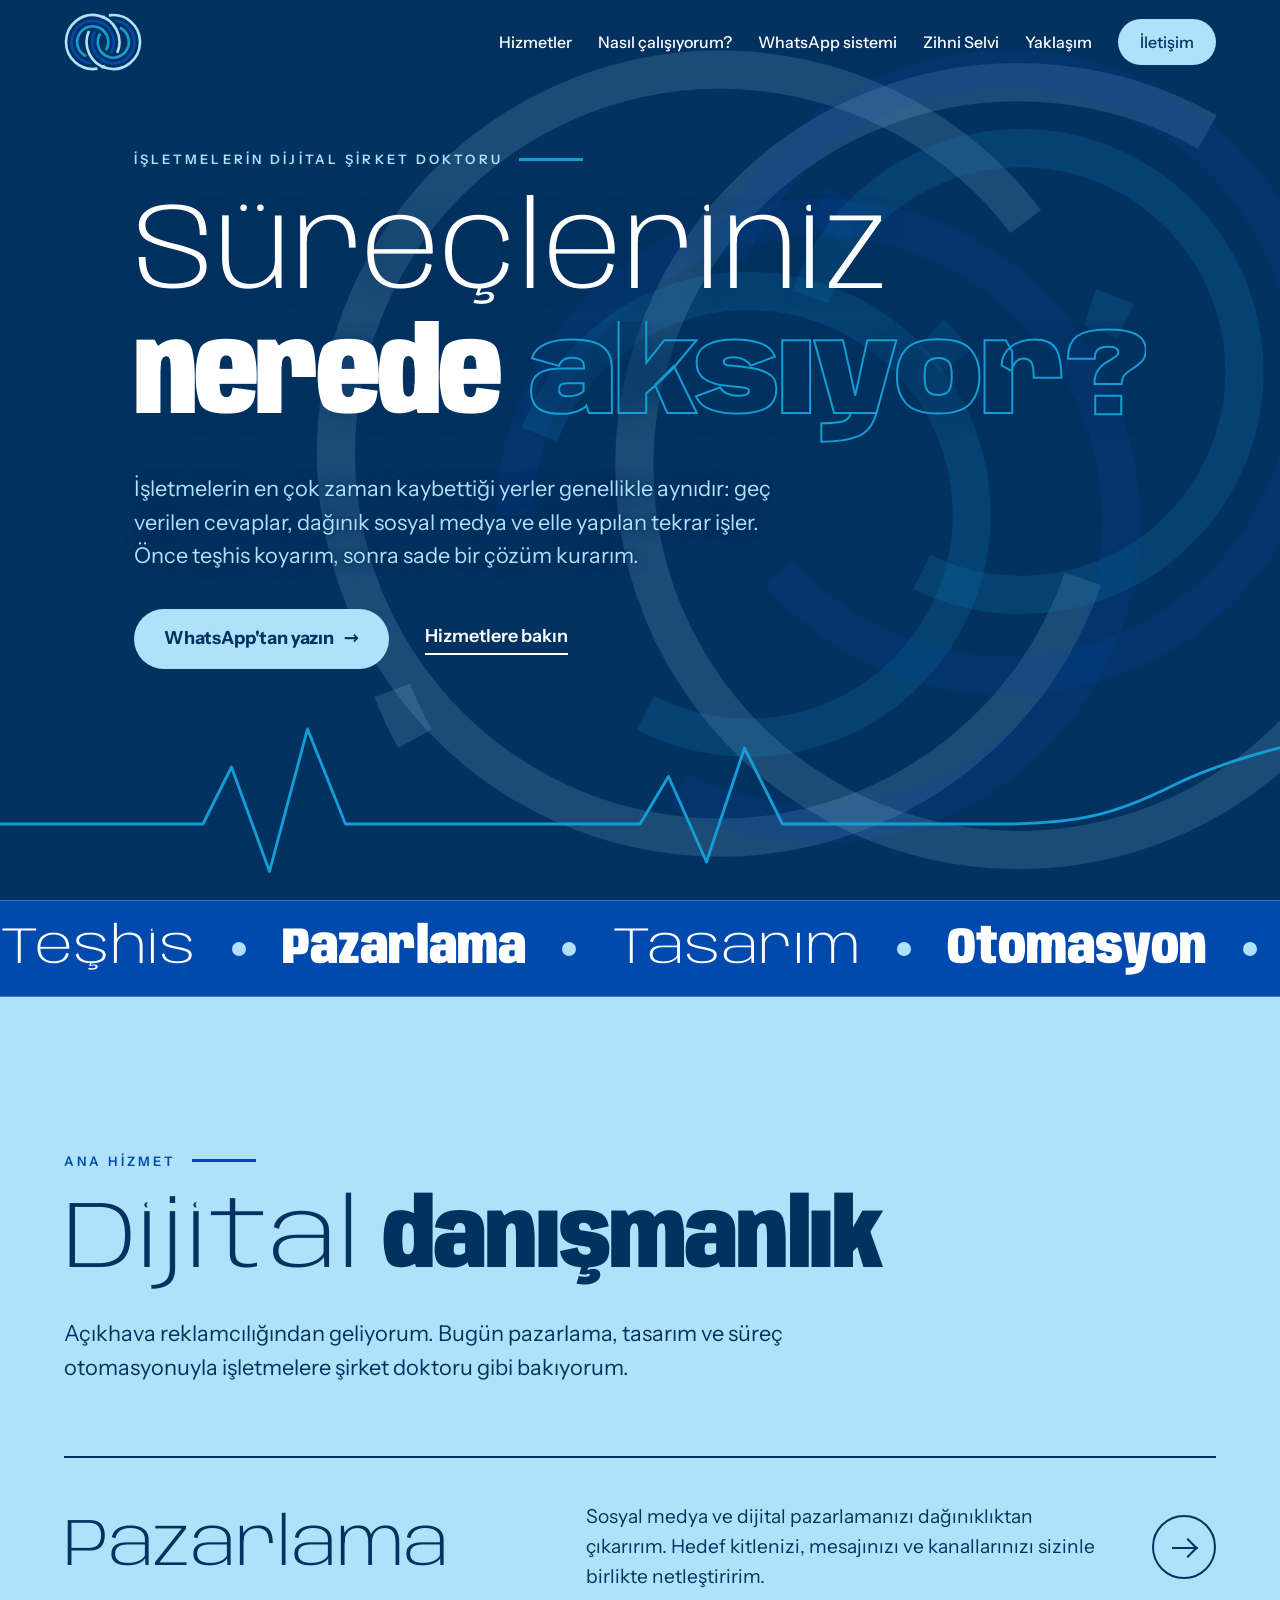
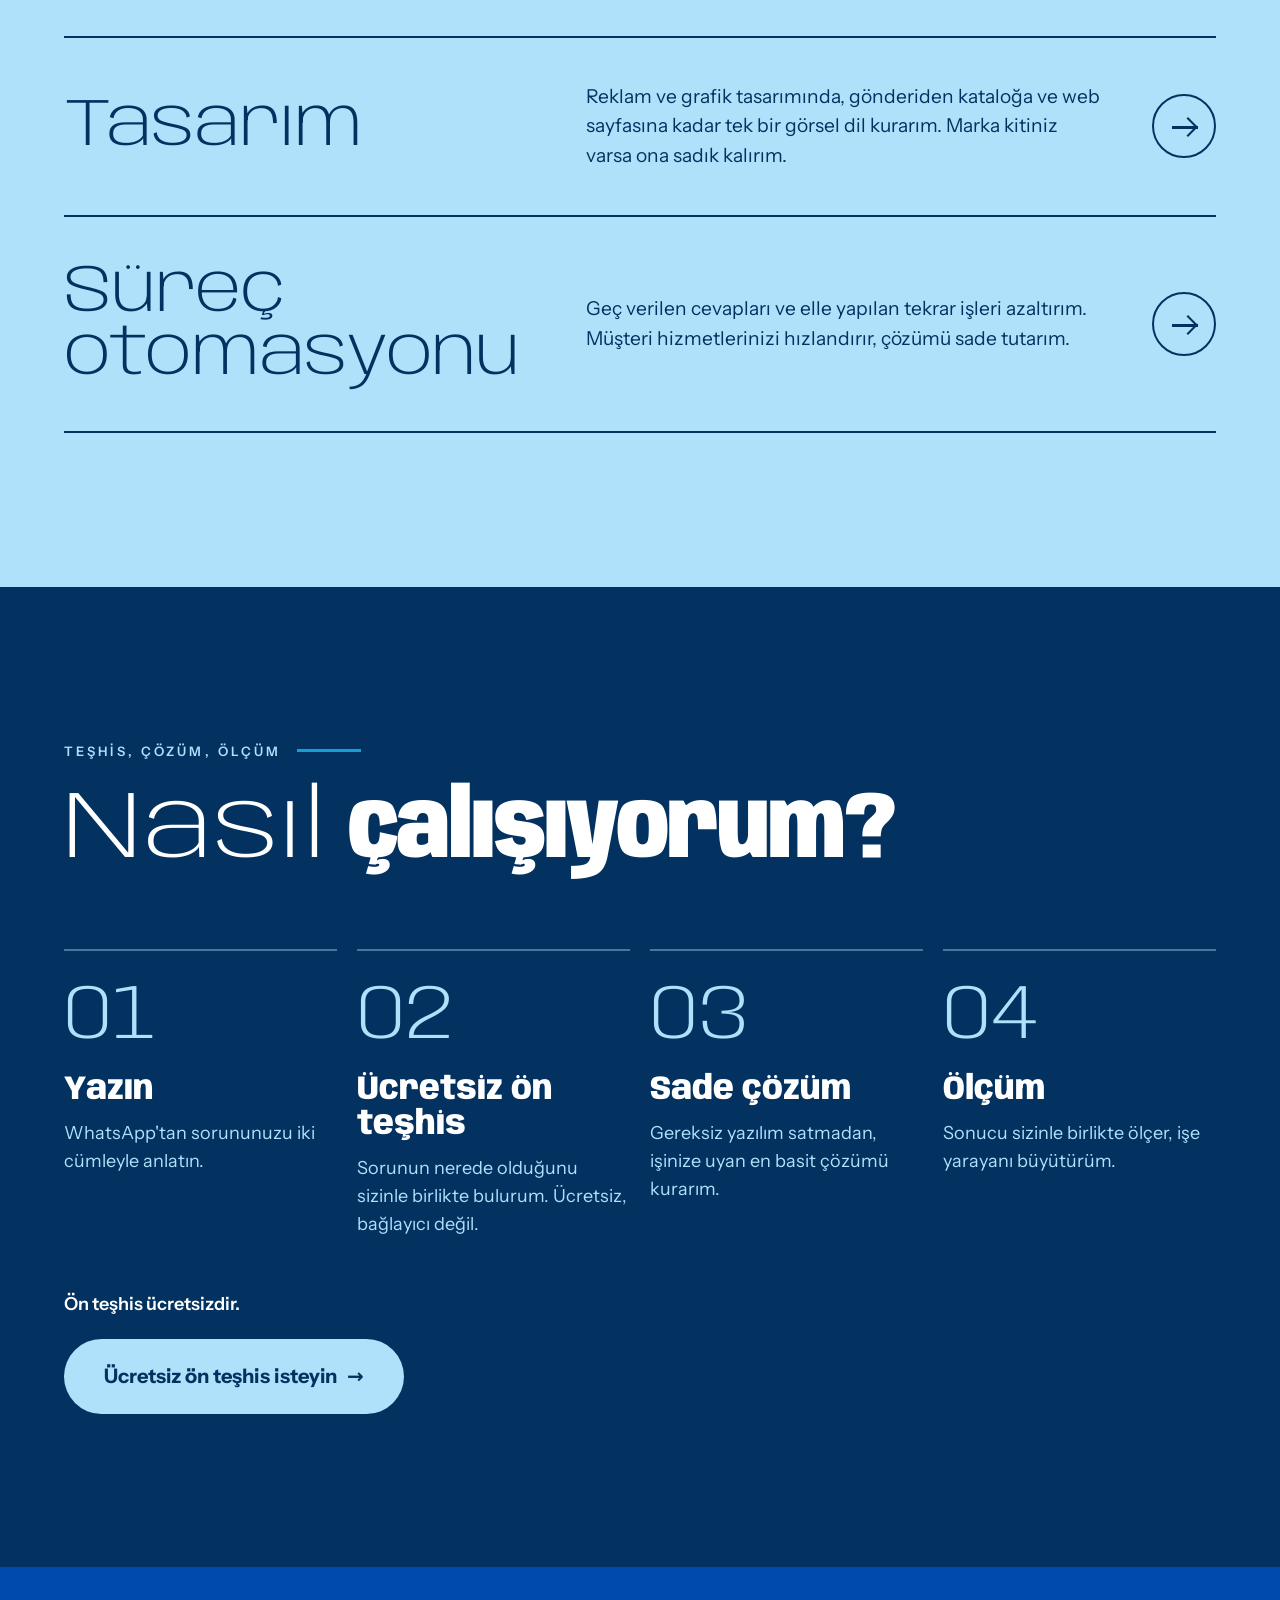
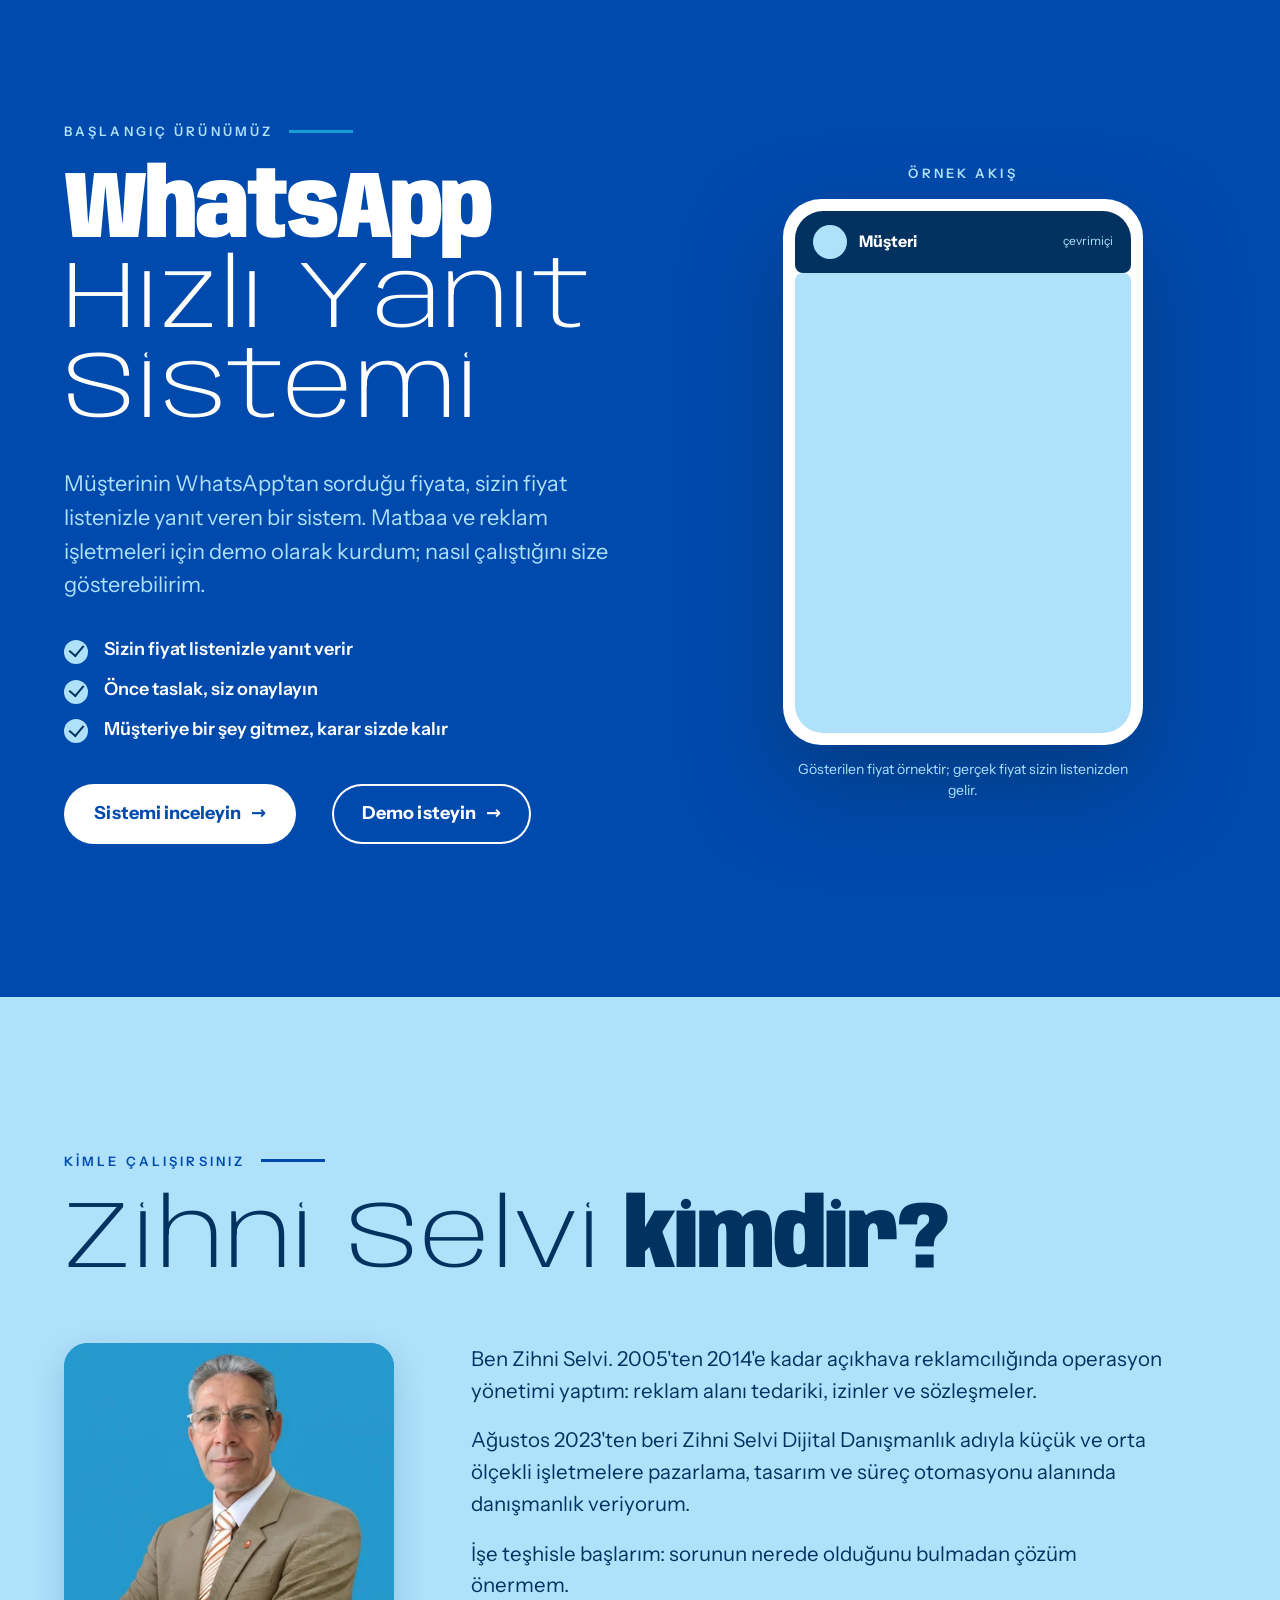
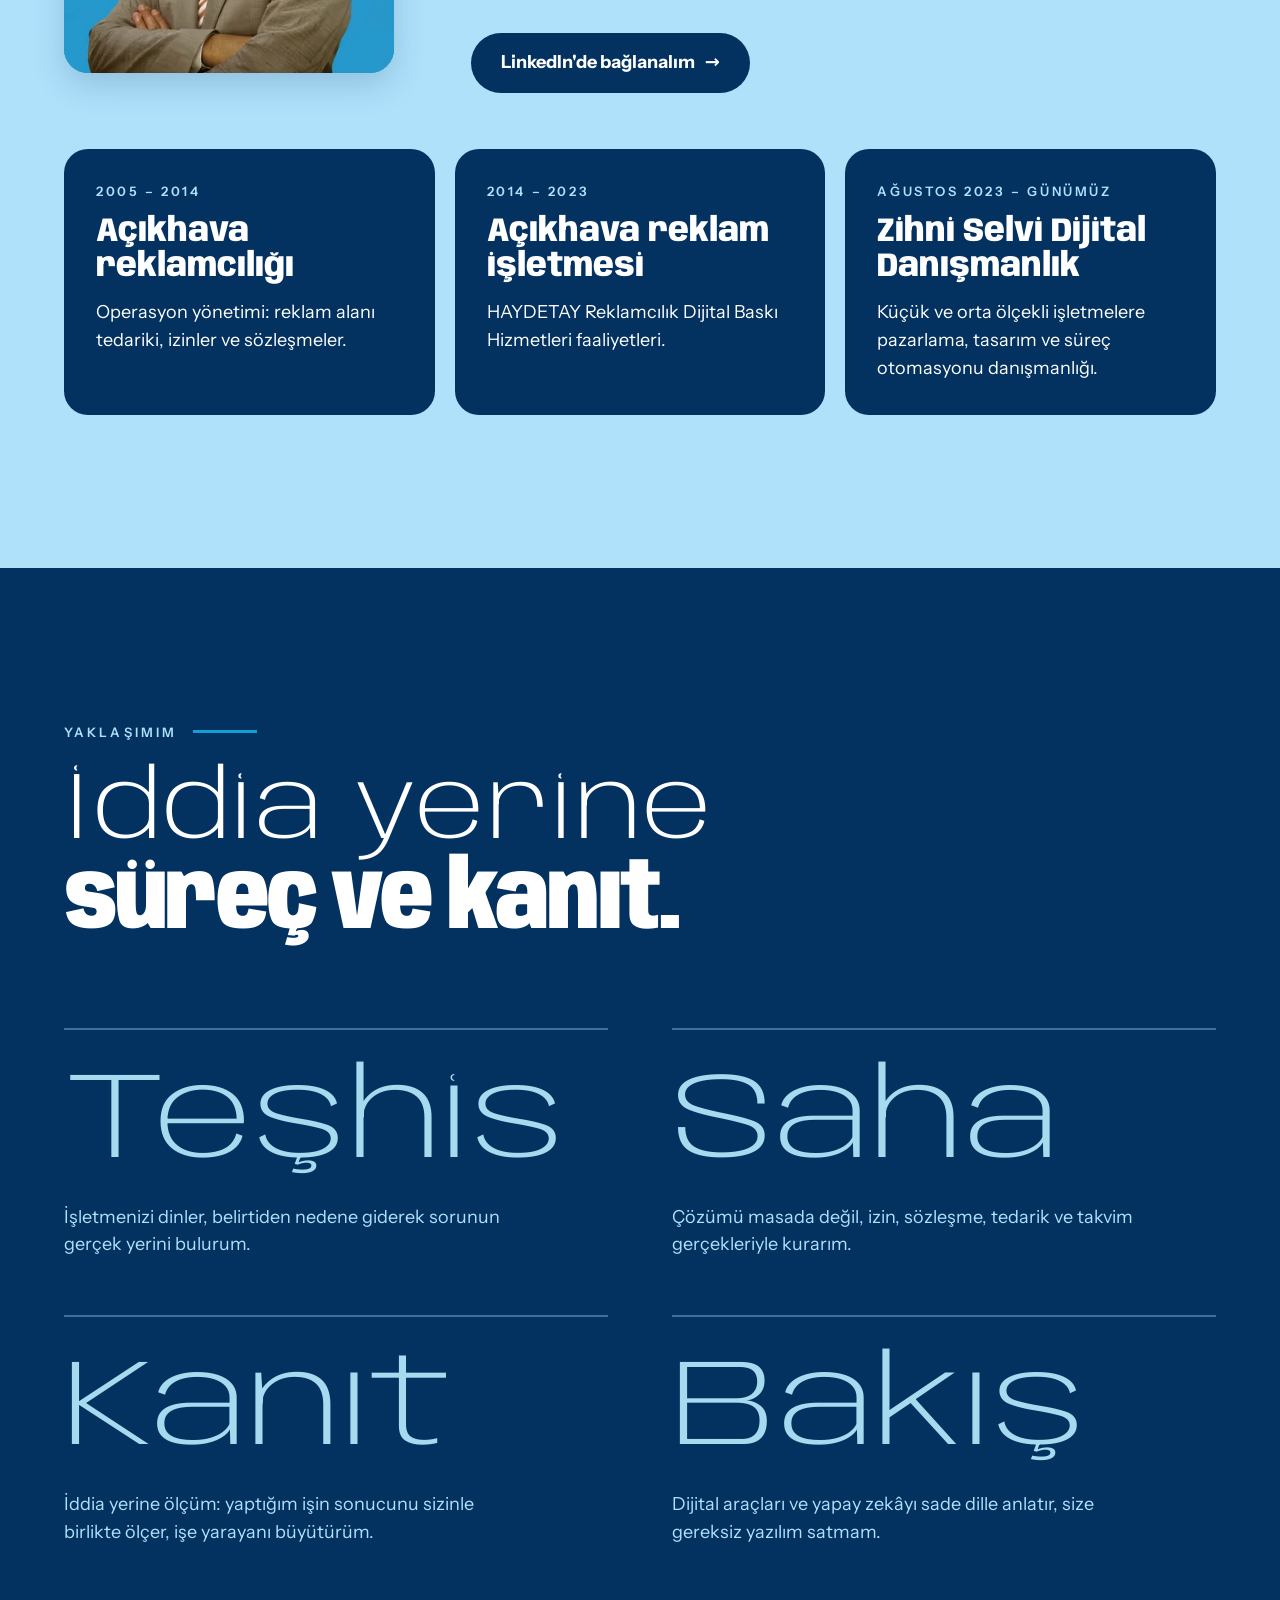
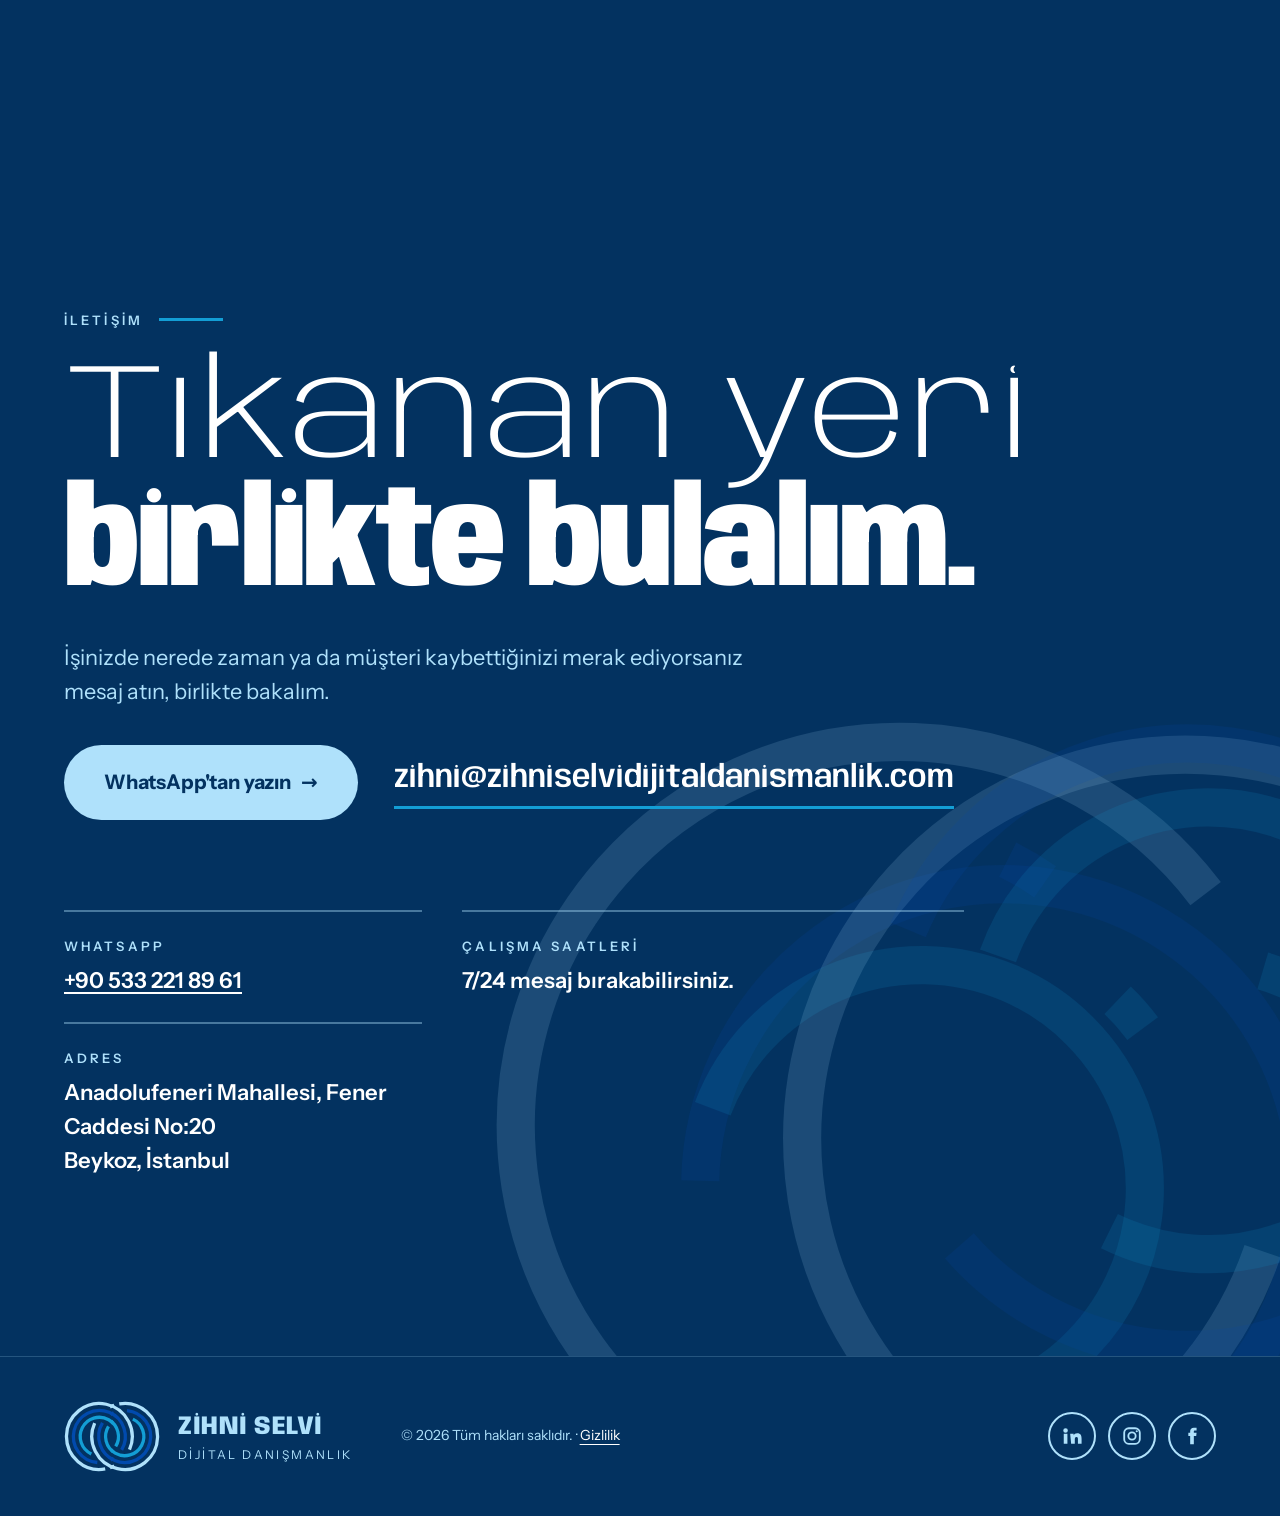
==== commit 1f72a4bb: "Portre: Zihni Selvi bölümünde yeni kare portre, JSON-LD Person kaydı Co-Authored-By: Claude Sonnet 5" ====
--- a/index.html
+++ b/index.html
@@ -52,6 +52,18 @@
   },
   "contactPoint": { "@type": "ContactPoint", "contactType": "customer service", "telephone": "+905332218961", "availableLanguage": "Turkish", "hoursAvailable": { "@type": "OpeningHoursSpecification", "dayOfWeek": ["Monday","Tuesday","Wednesday","Thursday","Friday","Saturday","Sunday"], "opens": "00:00", "closes": "23:59" } },
   "founder": { "@type": "Person", "name": "Zihni Selvi" },
+  "sameAs": ["https://www.linkedin.com/in/zihni-selvi/", "https://www.instagram.com/selvizihni/", "https://www.facebook.com/zihniselvidijitaldanismanlik/"]
+}
+</script>
+<script type="application/ld+json">
+{
+  "@context": "https://schema.org",
+  "@type": "Person",
+  "name": "Zihni Selvi",
+  "jobTitle": "Dijital Danışman",
+  "worksFor": { "@type": "Organization", "name": "Zihni Selvi Dijital Danışmanlık" },
+  "image": "https://zihniselvidijitaldanismanlik.com/assets/img/zihni-selvi-portre-web-800.jpg",
+  "url": "https://zihniselvidijitaldanismanlik.com/",
   "sameAs": ["https://www.linkedin.com/in/zihni-selvi/", "https://www.instagram.com/selvizihni/", "https://www.facebook.com/zihniselvidijitaldanismanlik/"]
 }
 </script>
@@ -215,7 +227,10 @@
       <p class="eyebrow rv">Kimle çalışırsınız</p>
       <h2 class="rv"><span class="t-thin">Zihni Selvi</span> <span class="t-bold">kimdir?</span></h2>
       <div class="about">
-        <div class="portrait rv"><img src="images/zihni-selvi.webp" width="800" height="1000" alt="Zihni Selvi'nin portre fotoğrafı" loading="lazy" decoding="async"></div>
+        <picture class="portrait rv">
+          <source type="image/webp" srcset="assets/img/zihni-selvi-portre-web-400.webp 400w, assets/img/zihni-selvi-portre-web-800.webp 800w" sizes="(max-width: 900px) 260px, 360px">
+          <img src="assets/img/zihni-selvi-portre-web-800.jpg" srcset="assets/img/zihni-selvi-portre-web-400.jpg 400w, assets/img/zihni-selvi-portre-web-800.jpg 800w" sizes="(max-width: 900px) 260px, 360px" width="800" height="800" alt="Zihni Selvi, Zihni Selvi Dijital Danışmanlık kurucusu" loading="lazy" decoding="async">
+        </picture>
         <div class="about__t rv">
           <p>Ben Zihni Selvi. 2005'ten 2014'e kadar açıkhava reklamcılığında operasyon yönetimi yaptım: reklam alanı tedariki, izinler ve sözleşmeler.</p>
           <p>Ağustos 2023'ten beri Zihni Selvi Dijital Danışmanlık adıyla küçük ve orta ölçekli işletmelere pazarlama, tasarım ve süreç otomasyonu alanında danışmanlık veriyorum.</p>
--- a/css/style.css
+++ b/css/style.css
@@ -1 +1 @@
-@font-face{font-family:Anybody;font-style:normal;font-weight:100 900;font-stretch:50% 150%;font-display:swap;src:url(../fonts/anybody-latin-standard-normal.woff2) format("woff2");unicode-range:U+0000-00FF,U+0131,U+0152-0153,U+02BB-02BC,U+02C6,U+02DA,U+02DC,U+0304,U+0308,U+0329,U+2000-206F,U+20AC,U+2122,U+2191,U+2193,U+2212,U+2215,U+FEFF,U+FFFD}@font-face{font-family:Anybody;font-style:normal;font-weight:100 900;font-stretch:50% 150%;font-display:swap;src:url(../fonts/anybody-latin-ext-standard-normal.woff2) format("woff2");unicode-range:U+0100-02BA,U+02BD-02C5,U+02C7-02CC,U+02CE-02D7,U+02DD-02FF,U+0304,U+0308,U+0329,U+1D00-1DBF,U+1E00-1E9F,U+1EF2-1EFF,U+2020,U+20A0-20AB,U+20AD-20C0,U+2113,U+2C60-2C7F,U+A720-A7FF}@font-face{font-family:Instrument Sans;font-style:normal;font-weight:400 700;font-stretch:75% 100%;font-display:swap;src:url(../fonts/instrument-sans-latin-standard-normal.woff2) format("woff2");unicode-range:U+0000-00FF,U+0131,U+0152-0153,U+02BB-02BC,U+02C6,U+02DA,U+02DC,U+0304,U+0308,U+0329,U+2000-206F,U+20AC,U+2122,U+2191,U+2193,U+2212,U+2215,U+FEFF,U+FFFD}@font-face{font-family:Instrument Sans;font-style:normal;font-weight:400 700;font-stretch:75% 100%;font-display:swap;src:url(../fonts/instrument-sans-latin-ext-standard-normal.woff2) format("woff2");unicode-range:U+0100-02BA,U+02BD-02C5,U+02C7-02CC,U+02CE-02D7,U+02DD-02FF,U+0304,U+0308,U+0329,U+1D00-1DBF,U+1E00-1E9F,U+1EF2-1EFF,U+2020,U+20A0-20AB,U+20AD-20C0,U+2113,U+2C60-2C7F,U+A720-A7FF}:root{color-scheme:dark;--kl:#033260;--l:#014aad;--m:#139ed5;--am:#afe1fb;--w:#ffffff;--display:"Anybody","Arial Narrow",system-ui,sans-serif;--body:"Instrument Sans",system-ui,sans-serif;--yan:clamp(20px,5vw,72px);--ease:cubic-bezier(.2,.7,.1,1);--fc:var(--am)}*{box-sizing:border-box}html{scroll-behavior:smooth;scroll-padding-top:84px}body{margin:0;font-family:var(--body);font-weight:400;font-size:18px;line-height:1.55;color:var(--w);background:var(--kl);-webkit-font-smoothing:antialiased;overflow-x:hidden;overflow-x:clip}img{max-width:100%}a{color:inherit}:focus-visible{outline:3px solid var(--fc);outline-offset:4px;border-radius:4px}.s--light,.s--white{--fc:var(--kl)}.sr{position:absolute;width:1px;height:1px;overflow:hidden;clip:rect(0 0 0 0);white-space:nowrap}.skip{position:absolute;left:12px;top:-60px;z-index:100;background:var(--w);color:var(--kl);padding:12px 18px;border-radius:999px;font-weight:700;text-decoration:none}.skip:focus{top:12px;outline:3px solid var(--kl);outline-offset:2px}.wrap{max-width:1280px;margin:0 auto;padding:0 var(--yan);position:relative}.progress{position:fixed;inset:0 0 auto;height:4px;z-index:60;pointer-events:none}.progress i{display:block;height:100%;background:var(--m);transform-origin:0 50%;transform:scaleX(0)}.top{position:fixed;inset:0 0 auto;z-index:50}.top:before{content:"";position:absolute;inset:0;z-index:-1;background:#03326000;box-shadow:0 1px #afe1fb00;transition:background .4s,box-shadow .4s}.top.is-solid:before{background:#033260eb;backdrop-filter:blur(12px);-webkit-backdrop-filter:blur(12px);box-shadow:0 1px #afe1fb33}.top__in{display:flex;align-items:center;justify-content:space-between;height:84px;gap:16px}.brand{display:block;line-height:0;border-radius:8px}.brand__mark{display:block;width:78px;height:auto;transition:transform .6s var(--ease)}.brand:hover .brand__mark{transform:rotate(-6deg) scale(1.06)}.nav{display:flex;align-items:center;gap:26px}.nav a{text-decoration:none;font-weight:500;font-size:16px}.nav a:not(.btn) span{background:linear-gradient(currentColor,currentColor) 0 100%/0 2px no-repeat;padding-bottom:4px;transition:background-size .4s var(--ease)}.nav a:not(.btn):hover span{background-size:100% 2px}.nav-toggle{display:none;position:relative;width:52px;height:52px;border:1.5px solid var(--am);border-radius:50%;background:none;cursor:pointer;color:var(--w)}.nav-toggle span{position:absolute;left:15px;right:15px;height:2px;background:currentColor;transition:transform .4s var(--ease)}.nav-toggle span:nth-child(1){top:21px}.nav-toggle span:nth-child(2){top:29px}.nav-toggle[aria-expanded=true] span:nth-child(1){transform:translateY(4px) rotate(45deg)}.nav-toggle[aria-expanded=true] span:nth-child(2){transform:translateY(-4px) rotate(-45deg)}.btn{display:inline-flex;align-items:center;gap:10px;font:inherit;font-weight:700;text-decoration:none;background:var(--am);color:var(--kl);padding:16px 30px;border-radius:999px;border:0;cursor:pointer;transition:background .35s,color .35s}.btn:after{content:"\2192";transition:transform .35s var(--ease)}.btn:hover{background:var(--w)}.btn:hover:after{transform:translate(5px)}.btn--sm{padding:11px 22px;font-size:16px}.btn--sm:after{content:none}.btn--light{background:var(--w);color:var(--l)}.btn--light:hover{background:var(--am);color:var(--kl)}.btn--dark{background:var(--kl);color:var(--w)}.btn--dark:hover{background:var(--l);color:var(--w)}.btn--ghost{background:transparent;color:inherit;box-shadow:inset 0 0 0 2px currentColor}.btn--ghost:hover{background:var(--w);color:var(--l);box-shadow:inset 0 0 0 2px var(--w)}.btn--lg{padding:22px 40px;font-size:20px}.link{font-weight:600;text-decoration:none;background:linear-gradient(currentColor,currentColor) 0 100%/100% 2px no-repeat;padding-bottom:4px;transition:background-size .4s var(--ease),color .3s}.link:hover{background-size:0 2px;color:var(--am)}.s--light .link:hover{color:var(--l)}.actions{display:flex;align-items:center;gap:24px 36px;flex-wrap:wrap;margin-top:36px}h1,h2,h3{margin:0;font-family:var(--display);line-height:.95}.eyebrow{margin:0 0 26px;display:flex;align-items:center;gap:16px;font-size:13px;font-weight:600;letter-spacing:.24em;text-transform:uppercase;color:var(--am)}.eyebrow:after{content:"";width:64px;height:3px;background:var(--m);transform-origin:0 50%}.s--light .eyebrow,.s--white .eyebrow{color:var(--l)}.s--light .eyebrow:after,.s--white .eyebrow:after{background:var(--l)}h2{font-size:clamp(40px,7.4vw,112px);letter-spacing:-.025em;text-wrap:balance}.t-thin{font-variation-settings:"wght" 250,"wdth" 125;letter-spacing:0}.t-bold{font-variation-settings:"wght" 880,"wdth" 78}.lead{font-size:clamp(18px,1.7vw,23px);max-width:34em;margin:30px 0 0;font-weight:400}.s--dark .lead,.s--mid .lead,.hero .lead{color:var(--am)}.big{font-size:clamp(46px,10.5vw,168px)}.s{padding:clamp(80px,12vw,168px) 0;position:relative;overflow:hidden}.s--dark{background:var(--kl);color:var(--w)}.s--mid{background:var(--l);color:var(--w)}.s--light{background:var(--am);color:var(--kl)}.s--white{background:var(--w);color:var(--kl)}.split{display:grid;grid-template-columns:1.1fr 1fr;gap:clamp(40px,7vw,110px);align-items:center}.hero{position:relative;background:var(--kl);overflow:hidden;min-height:min(100svh,940px);display:flex;align-items:center}.hero__in{padding-top:128px;padding-bottom:210px;z-index:2}.hero__h{text-shadow:0 0 22px rgba(3,50,96,.6);font-size:clamp(46px,9.6vw,156px);line-height:.88;letter-spacing:-.03em}.hero__h .ln{display:block;overflow:hidden;padding:.04em 0 .1em}.hero__h .w{display:inline-block}.w--thin{font-variation-settings:"wght" 250,"wdth" 112;letter-spacing:0}.w--bold{font-variation-settings:"wght" 900,"wdth" 72}.w--line{font-variation-settings:"wght" 900,"wdth" 100;color:transparent;-webkit-text-stroke:2px var(--m);transition:color .5s}.hero__h:hover .w--line{color:var(--m)}.hero .lead{max-width:30em;margin-top:26px;font-variation-settings:"wght" var(--lw,400),"wdth" var(--lwd,100);text-shadow:0 0 14px rgba(3,50,96,.95),0 0 3px rgba(3,50,96,.9)}.asm{position:absolute;overflow:visible;z-index:0;pointer-events:none;visibility:hidden}.asm .p{stroke-linecap:butt}.hero__in,.s--contact .wrap{z-index:2}.pulse{position:absolute;left:0;right:0;bottom:0;width:100%;height:190px;z-index:1;pointer-events:none}.pulse path{stroke-dasharray:1;stroke-dashoffset:1}.pulse__dot{position:absolute;left:0;top:0;width:12px;height:12px;margin:-6px 0 0 -6px;border-radius:50%;background:#fff;box-shadow:0 0 0 3px #afe1fb59,0 0 18px 5px #139ed5f2,0 0 42px 12px #139ed580;opacity:0;z-index:3;pointer-events:none;animation:glow 1.1s ease-in-out infinite alternate}.is-offscreen .pulse__dot{animation-play-state:paused}@keyframes glow{0%{box-shadow:0 0 0 3px #afe1fb40,0 0 12px 3px #139ed5cc,0 0 30px 8px #139ed559}to{box-shadow:0 0 0 6px #afe1fb73,0 0 24px 8px #139ed5,0 0 56px 16px #139ed599}}.band{background:var(--l);color:var(--w);overflow:hidden;border-block:1px solid rgba(175,225,251,.3)}.band__t{display:flex;width:max-content;animation:marq 40s linear infinite}.band:hover .band__t{animation-play-state:paused}.band__row{list-style:none;margin:0;padding:22px 36px 22px 0;display:flex;align-items:center;gap:36px;font-family:var(--display);font-size:clamp(26px,4vw,56px);line-height:1;white-space:nowrap}.band__row .b-thin{font-variation-settings:"wght" 250,"wdth" 125}.band__row .b-bold{font-variation-settings:"wght" 900,"wdth" 75}.band__row .dot{width:14px;height:14px;border-radius:50%;background:var(--am);flex:none}@keyframes marq{to{transform:translate(-50%)}}.rows{list-style:none;margin:72px 0 0;padding:0;border-bottom:2px solid var(--kl)}.row{position:relative;display:grid;grid-template-columns:1.1fr 1.2fr 64px;gap:24px 48px;align-items:center;padding:44px 0;border-top:2px solid var(--kl);isolation:isolate;transition:color .5s var(--ease)}.row:before{content:"";position:absolute;inset:0 calc(var(--yan) * -1);background:var(--kl);transform:scaleY(0);transform-origin:50% 100%;transition:transform .55s var(--ease);z-index:-1}.row:hover{color:var(--w)}.row:hover:before{transform:scaleY(1)}.row h3{font-size:clamp(34px,5.2vw,78px);letter-spacing:-.02em;font-variation-settings:"wght" 250,"wdth" 120;transition:font-variation-settings .6s var(--ease)}.row:hover h3{font-variation-settings:"wght" 900,"wdth" 80}.row p{margin:0;font-size:clamp(17px,1.5vw,20px);max-width:32em}.row__a{width:64px;height:64px;border-radius:50%;border:2px solid currentColor;position:relative;transition:background .4s,border-color .4s,color .4s,transform .5s var(--ease)}.row__a:before{content:"";position:absolute;left:18px;top:30px;width:26px;height:2.4px;background:currentColor}.row__a:after{content:"";position:absolute;left:27px;top:24px;width:12px;height:12px;border-top:2.4px solid currentColor;border-right:2.4px solid currentColor;transform:rotate(45deg)}.row:hover .row__a{background:var(--am);border-color:var(--am);color:var(--kl);transform:rotate(-45deg)}.steps{list-style:none;margin:72px 0 0;padding:0;display:grid;grid-template-columns:repeat(4,1fr);gap:20px;counter-reset:adim}.step{counter-increment:adim;border-top:2px solid rgba(175,225,251,.4);padding:28px 0 8px}.step:before{content:counter(adim,decimal-leading-zero);display:block;font-family:var(--display);font-size:clamp(56px,6vw,96px);line-height:1;font-variation-settings:"wght" 250,"wdth" 125;color:var(--am);margin-bottom:18px}.step h3{font-size:clamp(26px,2.6vw,36px);font-variation-settings:"wght" 800,"wdth" 90;line-height:1.05;margin-bottom:12px}.step p{margin:0;color:var(--am);max-width:20em}.free{margin:44px 0 0;font-weight:600}.ticks{list-style:none;margin:34px 0 40px;padding:0;display:grid;gap:12px}.ticks li{position:relative;padding-left:40px;font-weight:600}.ticks li:before{content:"";position:absolute;left:0;top:.2em;width:24px;height:24px;border-radius:50%;background:var(--am)}.ticks li:after{content:"";position:absolute;left:8px;top:.34em;width:7px;height:12px;border:solid var(--kl);border-width:0 2.4px 2.4px 0;transform:rotate(40deg)}.phonewrap{justify-self:center;width:min(100%,360px)}.phone__cap{margin:0 0 16px;font-size:13px;font-weight:600;letter-spacing:.24em;text-transform:uppercase;color:var(--am);text-align:center}.phone{background:var(--w);color:var(--kl);border-radius:38px;padding:12px;box-shadow:0 40px 90px #0332608c}.phone__bar{display:flex;align-items:center;gap:12px;background:var(--kl);color:var(--w);border-radius:28px 28px 8px 8px;padding:14px 18px}.phone__bar i{width:34px;height:34px;border-radius:50%;background:var(--am);flex:none}.phone__bar b{font-weight:700;font-size:16px}.phone__bar small{margin-left:auto;font-size:12px;color:var(--am)}.chat{background:var(--am);border-radius:8px 8px 28px 28px;padding:18px 14px;min-height:460px;display:flex;flex-direction:column;gap:12px;position:relative;overflow:hidden}.msg,.typing{opacity:0;transform:translateY(14px) scale(.96);transition:opacity .5s var(--ease),transform .5s var(--ease);max-width:88%;border-radius:18px;padding:12px 15px;font-size:15px;line-height:1.4}.msg small{display:block;font-size:11px;letter-spacing:.06em;text-transform:uppercase;font-weight:700;margin-bottom:6px;opacity:.85}.msg u{text-decoration:none;font-family:var(--display);font-weight:800;background:var(--kl);color:var(--w);border-radius:6px;padding:0 7px}.msg i{font-style:normal;font-size:12px;font-weight:700}.msg--in{background:var(--w);border-bottom-left-radius:4px;align-self:flex-start}.msg--draft{background:var(--w);border:2px dashed var(--l);align-self:flex-end;border-bottom-right-radius:4px}.msg--out{background:var(--l);color:var(--w);align-self:flex-end;border-bottom-right-radius:4px;position:absolute;right:14px;bottom:18px}.msg--out small{margin:8px 0 0;opacity:.9}.msg--out u{background:var(--am);color:var(--kl)}.acts{display:flex;gap:8px;margin-top:12px}.acts em,.acts strong{font-style:normal;font-size:13px;padding:8px 12px;border-radius:999px}.acts em{border:1.5px solid var(--kl)}.acts strong{background:var(--am);color:var(--kl);transition:background .3s,color .3s,transform .3s}.acts strong.is-press{background:var(--kl);color:var(--w);transform:scale(.94)}.typing{background:var(--w);position:absolute;right:14px;bottom:18px;display:flex;gap:5px;padding:14px 16px;width:70px}.typing i{width:8px;height:8px;border-radius:50%;background:var(--l);animation:dot 1s infinite}.typing i:nth-child(2){animation-delay:.15s}.typing i:nth-child(3){animation-delay:.3s}@keyframes dot{0%,60%,to{transform:translateY(0);opacity:.4}30%{transform:translateY(-6px);opacity:1}}.chat .show{opacity:1;transform:none}.msg--draft.show{position:absolute;right:14px;bottom:18px}.phone__note{margin:14px 0 0;text-align:center;font-size:14px;color:var(--am)}.about{display:grid;grid-template-columns:minmax(220px,.62fr) 1.4fr;gap:clamp(36px,6vw,96px);align-items:start;margin-top:56px}.portrait{margin:0;aspect-ratio:4/5;border-radius:24px;overflow:hidden;background:var(--kl)}.portrait img{display:block;width:100%;height:100%;object-fit:cover}.about__t p{margin:0 0 18px;max-width:34em;font-size:clamp(18px,1.6vw,21px)}.about__t .btn{margin-top:14px}.timeline{list-style:none;margin:56px 0 0;padding:0;display:grid;grid-template-columns:repeat(3,1fr);gap:20px}.timeline li{background:var(--kl);color:var(--w);border-radius:24px;padding:32px}.timeline .d{display:block;font-size:13px;letter-spacing:.2em;text-transform:uppercase;color:var(--am);margin-bottom:14px;font-weight:600}.timeline h3{font-size:clamp(24px,2.6vw,34px);font-variation-settings:"wght" 800,"wdth" 90;line-height:1.05}.timeline p{margin:14px 0 0}.timeline .ph{color:var(--am);font-weight:700}.pillars{list-style:none;margin:80px 0 0;padding:0;display:grid;grid-template-columns:1fr 1fr;gap:0 clamp(24px,5vw,80px)}.pillar{--p:0;border-top:2px solid rgba(175,225,251,.35);padding:36px 0 56px}.pillar__w{display:block;font-family:var(--display);font-size:clamp(56px,9.5vw,150px);line-height:.95;letter-spacing:-.02em;font-variation-settings:"wght" calc(250 + 650 * var(--p)),"wdth" calc(135 - 60 * var(--p));color:color-mix(in srgb,var(--w) calc(62% + 38% * var(--p)),var(--m));will-change:font-variation-settings}.pillar:hover .pillar__w,.pillar:active .pillar__w,.pillar:focus-within .pillar__w{transition:font-variation-settings .35s var(--ease),color .35s;font-variation-settings:"wght" 900,"wdth" 75!important;color:var(--w)!important}#yaklasim .t-thin{transition:font-variation-settings .45s var(--ease)}#yaklasim h2:hover .t-thin{font-variation-settings:"wght" 880,"wdth" 78}.pillar p{margin:22px 0 0;max-width:26em;color:var(--am)}.s--contact{padding-bottom:clamp(100px,12vw,180px)}.mail{font-family:var(--display);font-size:clamp(20px,2.4vw,34px);font-variation-settings:"wght" 600,"wdth" 95;text-decoration:none;background:linear-gradient(var(--m),var(--m)) 0 100%/100% 3px no-repeat;padding-bottom:6px;overflow-wrap:anywhere;transition:background-size .4s var(--ease),color .3s}.mail:hover{background-size:100% 100%;color:var(--kl)}.contact{margin:90px 0 0;display:grid;grid-template-columns:1fr 1.4fr;gap:0 40px;max-width:900px}.contact>div{padding:24px 0;border-top:2px solid rgba(175,225,251,.4)}.contact dt{font-size:13px;letter-spacing:.24em;text-transform:uppercase;color:var(--am);margin-bottom:8px;font-weight:600}.contact dd{margin:0;font-size:22px;font-weight:600}.contact address{font-style:normal}.contact a{text-underline-offset:4px}.contact .ph{font-weight:700;color:var(--am)}.social{display:flex;gap:12px;list-style:none;margin:0;padding:0}.social a{display:grid;place-items:center;width:48px;height:48px;border-radius:50%;border:2px solid var(--am);color:var(--am);transition:background .3s,color .3s}.social a:hover{background:var(--am);color:var(--kl)}.social svg{width:22px;height:22px}.social--contact{margin-top:36px}.foot{background:var(--kl);padding:44px 0;font-size:14px;color:var(--am);border-top:1px solid rgba(175,225,251,.2)}.foot__in{display:grid;grid-template-columns:auto 1fr auto;gap:28px 48px;align-items:center}.lockup{display:flex;align-items:center;gap:18px;text-decoration:none;color:var(--w)}.lockup img{width:96px;height:auto;display:block}.lockup b{display:block;font-family:var(--display);font-size:26px;line-height:1;font-variation-settings:"wght" 800,"wdth" 90;letter-spacing:.02em}.lockup span{display:block;font-size:12px;letter-spacing:.2em;margin-top:6px;color:var(--am)}.foot__meta{display:grid;gap:6px}.foot__meta a{color:var(--w);text-underline-offset:4px}.foot .ph{font-weight:700}.js .rv{opacity:0;transform:translateY(36px);transition:opacity .9s var(--ease),transform .9s var(--ease);transition-delay:var(--d,0s)}.js .rv.in{opacity:1;transform:none}.js .hero__h .w{transform:translateY(110%);transition:transform 1.1s var(--ease)}.js .hero__h .ln:nth-child(2) .w{transition-delay:.12s}.js .hero__h .ln:nth-child(2) .w:nth-child(2){transition-delay:.24s}.js .hero.is-loaded .hero__h .w{transform:none}.js .eyebrow.rv:after{transform:scaleX(0);transition:transform 1s .3s var(--ease)}.js .eyebrow.rv.in:after{transform:none}@media(max-width:1100px){.steps{grid-template-columns:1fr 1fr}.nav{gap:18px}.nav a{font-size:15px}}@media(max-width:900px){.split,.about,.pillars,.contact,.timeline,.steps{grid-template-columns:1fr}.portrait{max-width:320px}.row{grid-template-columns:1fr 64px;padding:34px 0}.row p{grid-column:1 / 2}.row__a{grid-row:1;grid-column:2}.pulse{height:130px}.hero__in{padding-bottom:170px}.nav-toggle{display:block;z-index:62}.nav{position:fixed;inset:0;background:var(--kl);flex-direction:column;align-items:flex-start;justify-content:center;gap:6px;padding:100px var(--yan) 40px;transform:translateY(-100%);visibility:hidden;transition:transform .6s var(--ease),visibility 0s .6s;z-index:61;overflow-y:auto}.nav.is-open{transform:none;visibility:visible;transition:transform .6s var(--ease)}.nav a{font-family:var(--display);font-size:clamp(30px,9vw,52px);font-variation-settings:"wght" 800,"wdth" 85;padding:6px 0}.nav .btn{margin-top:20px;padding:16px 30px;font-family:var(--body);font-size:18px}.phone{transform:none}.hero__h{font-size:14.4vw}.mail{font-size:clamp(15px,4.4vw,30px);overflow-wrap:normal;word-break:keep-all}.foot__in{grid-template-columns:1fr}}@media(max-width:520px){.w--line{-webkit-text-stroke-width:1.5px}}@media(prefers-reduced-motion:reduce){html{scroll-behavior:auto}.band__t,.pulse__dot{animation:none}.js .rv{transform:none}.js .hero__h .w{transition-duration:.5s}.brand:hover .brand__mark,.btn:hover:after{transform:none}}.page{min-height:100vh;display:flex;flex-direction:column}.page main{flex:1;padding:clamp(120px,14vw,170px) 0 clamp(60px,8vw,110px)}.page h1{font-size:clamp(40px,7vw,96px);letter-spacing:-.025em;margin-bottom:28px}.page h2{font-size:clamp(24px,2.6vw,34px);letter-spacing:-.01em;line-height:1.05;font-variation-settings:"wght" 800,"wdth" 90;margin:44px 0 12px}.page p,.page li{max-width:42em;color:var(--w)}.page li{margin-bottom:8px}.page a:not(.btn){color:var(--am);text-underline-offset:4px}.page .ph{font-weight:700;color:var(--am)}.page .upd{color:var(--am);font-size:15px}
+@font-face{font-family:Anybody;font-style:normal;font-weight:100 900;font-stretch:50% 150%;font-display:swap;src:url(../fonts/anybody-latin-standard-normal.woff2) format("woff2");unicode-range:U+0000-00FF,U+0131,U+0152-0153,U+02BB-02BC,U+02C6,U+02DA,U+02DC,U+0304,U+0308,U+0329,U+2000-206F,U+20AC,U+2122,U+2191,U+2193,U+2212,U+2215,U+FEFF,U+FFFD}@font-face{font-family:Anybody;font-style:normal;font-weight:100 900;font-stretch:50% 150%;font-display:swap;src:url(../fonts/anybody-latin-ext-standard-normal.woff2) format("woff2");unicode-range:U+0100-02BA,U+02BD-02C5,U+02C7-02CC,U+02CE-02D7,U+02DD-02FF,U+0304,U+0308,U+0329,U+1D00-1DBF,U+1E00-1E9F,U+1EF2-1EFF,U+2020,U+20A0-20AB,U+20AD-20C0,U+2113,U+2C60-2C7F,U+A720-A7FF}@font-face{font-family:Instrument Sans;font-style:normal;font-weight:400 700;font-stretch:75% 100%;font-display:swap;src:url(../fonts/instrument-sans-latin-standard-normal.woff2) format("woff2");unicode-range:U+0000-00FF,U+0131,U+0152-0153,U+02BB-02BC,U+02C6,U+02DA,U+02DC,U+0304,U+0308,U+0329,U+2000-206F,U+20AC,U+2122,U+2191,U+2193,U+2212,U+2215,U+FEFF,U+FFFD}@font-face{font-family:Instrument Sans;font-style:normal;font-weight:400 700;font-stretch:75% 100%;font-display:swap;src:url(../fonts/instrument-sans-latin-ext-standard-normal.woff2) format("woff2");unicode-range:U+0100-02BA,U+02BD-02C5,U+02C7-02CC,U+02CE-02D7,U+02DD-02FF,U+0304,U+0308,U+0329,U+1D00-1DBF,U+1E00-1E9F,U+1EF2-1EFF,U+2020,U+20A0-20AB,U+20AD-20C0,U+2113,U+2C60-2C7F,U+A720-A7FF}:root{color-scheme:dark;--kl:#033260;--l:#014aad;--m:#139ed5;--am:#afe1fb;--w:#ffffff;--display:"Anybody","Arial Narrow",system-ui,sans-serif;--body:"Instrument Sans",system-ui,sans-serif;--yan:clamp(20px,5vw,72px);--ease:cubic-bezier(.2,.7,.1,1);--fc:var(--am)}*{box-sizing:border-box}html{scroll-behavior:smooth;scroll-padding-top:84px}body{margin:0;font-family:var(--body);font-weight:400;font-size:18px;line-height:1.55;color:var(--w);background:var(--kl);-webkit-font-smoothing:antialiased;overflow-x:hidden;overflow-x:clip}img{max-width:100%}a{color:inherit}:focus-visible{outline:3px solid var(--fc);outline-offset:4px;border-radius:4px}.s--light,.s--white{--fc:var(--kl)}.sr{position:absolute;width:1px;height:1px;overflow:hidden;clip:rect(0 0 0 0);white-space:nowrap}.skip{position:absolute;left:12px;top:-60px;z-index:100;background:var(--w);color:var(--kl);padding:12px 18px;border-radius:999px;font-weight:700;text-decoration:none}.skip:focus{top:12px;outline:3px solid var(--kl);outline-offset:2px}.wrap{max-width:1280px;margin:0 auto;padding:0 var(--yan);position:relative}.progress{position:fixed;inset:0 0 auto;height:4px;z-index:60;pointer-events:none}.progress i{display:block;height:100%;background:var(--m);transform-origin:0 50%;transform:scaleX(0)}.top{position:fixed;inset:0 0 auto;z-index:50}.top:before{content:"";position:absolute;inset:0;z-index:-1;background:#03326000;box-shadow:0 1px #afe1fb00;transition:background .4s,box-shadow .4s}.top.is-solid:before{background:#033260eb;backdrop-filter:blur(12px);-webkit-backdrop-filter:blur(12px);box-shadow:0 1px #afe1fb33}.top__in{display:flex;align-items:center;justify-content:space-between;height:84px;gap:16px}.brand{display:block;line-height:0;border-radius:8px}.brand__mark{display:block;width:78px;height:auto;transition:transform .6s var(--ease)}.brand:hover .brand__mark{transform:rotate(-6deg) scale(1.06)}.nav{display:flex;align-items:center;gap:26px}.nav a{text-decoration:none;font-weight:500;font-size:16px}.nav a:not(.btn) span{background:linear-gradient(currentColor,currentColor) 0 100%/0 2px no-repeat;padding-bottom:4px;transition:background-size .4s var(--ease)}.nav a:not(.btn):hover span{background-size:100% 2px}.nav-toggle{display:none;position:relative;width:52px;height:52px;border:1.5px solid var(--am);border-radius:50%;background:none;cursor:pointer;color:var(--w)}.nav-toggle span{position:absolute;left:15px;right:15px;height:2px;background:currentColor;transition:transform .4s var(--ease)}.nav-toggle span:nth-child(1){top:21px}.nav-toggle span:nth-child(2){top:29px}.nav-toggle[aria-expanded=true] span:nth-child(1){transform:translateY(4px) rotate(45deg)}.nav-toggle[aria-expanded=true] span:nth-child(2){transform:translateY(-4px) rotate(-45deg)}.btn{display:inline-flex;align-items:center;gap:10px;font:inherit;font-weight:700;text-decoration:none;background:var(--am);color:var(--kl);padding:16px 30px;border-radius:999px;border:0;cursor:pointer;transition:background .35s,color .35s}.btn:after{content:"\2192";transition:transform .35s var(--ease)}.btn:hover{background:var(--w)}.btn:hover:after{transform:translate(5px)}.btn--sm{padding:11px 22px;font-size:16px}.btn--sm:after{content:none}.btn--light{background:var(--w);color:var(--l)}.btn--light:hover{background:var(--am);color:var(--kl)}.btn--dark{background:var(--kl);color:var(--w)}.btn--dark:hover{background:var(--l);color:var(--w)}.btn--ghost{background:transparent;color:inherit;box-shadow:inset 0 0 0 2px currentColor}.btn--ghost:hover{background:var(--w);color:var(--l);box-shadow:inset 0 0 0 2px var(--w)}.btn--lg{padding:22px 40px;font-size:20px}.link{font-weight:600;text-decoration:none;background:linear-gradient(currentColor,currentColor) 0 100%/100% 2px no-repeat;padding-bottom:4px;transition:background-size .4s var(--ease),color .3s}.link:hover{background-size:0 2px;color:var(--am)}.s--light .link:hover{color:var(--l)}.actions{display:flex;align-items:center;gap:24px 36px;flex-wrap:wrap;margin-top:36px}h1,h2,h3{margin:0;font-family:var(--display);line-height:.95}.eyebrow{margin:0 0 26px;display:flex;align-items:center;gap:16px;font-size:13px;font-weight:600;letter-spacing:.24em;text-transform:uppercase;color:var(--am)}.eyebrow:after{content:"";width:64px;height:3px;background:var(--m);transform-origin:0 50%}.s--light .eyebrow,.s--white .eyebrow{color:var(--l)}.s--light .eyebrow:after,.s--white .eyebrow:after{background:var(--l)}h2{font-size:clamp(40px,7.4vw,112px);letter-spacing:-.025em;text-wrap:balance}.t-thin{font-variation-settings:"wght" 250,"wdth" 125;letter-spacing:0}.t-bold{font-variation-settings:"wght" 880,"wdth" 78}.lead{font-size:clamp(18px,1.7vw,23px);max-width:34em;margin:30px 0 0;font-weight:400}.s--dark .lead,.s--mid .lead,.hero .lead{color:var(--am)}.big{font-size:clamp(46px,10.5vw,168px)}.s{padding:clamp(80px,12vw,168px) 0;position:relative;overflow:hidden}.s--dark{background:var(--kl);color:var(--w)}.s--mid{background:var(--l);color:var(--w)}.s--light{background:var(--am);color:var(--kl)}.s--white{background:var(--w);color:var(--kl)}.split{display:grid;grid-template-columns:1.1fr 1fr;gap:clamp(40px,7vw,110px);align-items:center}.hero{position:relative;background:var(--kl);overflow:hidden;min-height:min(100svh,940px);display:flex;align-items:center}.hero__in{padding-top:128px;padding-bottom:210px;z-index:2}.hero__h{text-shadow:0 0 22px rgba(3,50,96,.6);font-size:clamp(46px,9.6vw,156px);line-height:.88;letter-spacing:-.03em}.hero__h .ln{display:block;overflow:hidden;padding:.04em 0 .1em}.hero__h .w{display:inline-block}.w--thin{font-variation-settings:"wght" 250,"wdth" 112;letter-spacing:0}.w--bold{font-variation-settings:"wght" 900,"wdth" 72}.w--line{font-variation-settings:"wght" 900,"wdth" 100;color:transparent;-webkit-text-stroke:2px var(--m);transition:color .5s}.hero__h:hover .w--line{color:var(--m)}.hero .lead{max-width:30em;margin-top:26px;font-variation-settings:"wght" var(--lw,400),"wdth" var(--lwd,100);text-shadow:0 0 14px rgba(3,50,96,.95),0 0 3px rgba(3,50,96,.9)}.asm{position:absolute;overflow:visible;z-index:0;pointer-events:none;visibility:hidden}.asm .p{stroke-linecap:butt}.hero__in,.s--contact .wrap{z-index:2}.pulse{position:absolute;left:0;right:0;bottom:0;width:100%;height:190px;z-index:1;pointer-events:none}.pulse path{stroke-dasharray:1;stroke-dashoffset:1}.pulse__dot{position:absolute;left:0;top:0;width:12px;height:12px;margin:-6px 0 0 -6px;border-radius:50%;background:#fff;box-shadow:0 0 0 3px #afe1fb59,0 0 18px 5px #139ed5f2,0 0 42px 12px #139ed580;opacity:0;z-index:3;pointer-events:none;animation:glow 1.1s ease-in-out infinite alternate}.is-offscreen .pulse__dot{animation-play-state:paused}@keyframes glow{0%{box-shadow:0 0 0 3px #afe1fb40,0 0 12px 3px #139ed5cc,0 0 30px 8px #139ed559}to{box-shadow:0 0 0 6px #afe1fb73,0 0 24px 8px #139ed5,0 0 56px 16px #139ed599}}.band{background:var(--l);color:var(--w);overflow:hidden;border-block:1px solid rgba(175,225,251,.3)}.band__t{display:flex;width:max-content;animation:marq 40s linear infinite}.band:hover .band__t{animation-play-state:paused}.band__row{list-style:none;margin:0;padding:22px 36px 22px 0;display:flex;align-items:center;gap:36px;font-family:var(--display);font-size:clamp(26px,4vw,56px);line-height:1;white-space:nowrap}.band__row .b-thin{font-variation-settings:"wght" 250,"wdth" 125}.band__row .b-bold{font-variation-settings:"wght" 900,"wdth" 75}.band__row .dot{width:14px;height:14px;border-radius:50%;background:var(--am);flex:none}@keyframes marq{to{transform:translate(-50%)}}.rows{list-style:none;margin:72px 0 0;padding:0;border-bottom:2px solid var(--kl)}.row{position:relative;display:grid;grid-template-columns:1.1fr 1.2fr 64px;gap:24px 48px;align-items:center;padding:44px 0;border-top:2px solid var(--kl);isolation:isolate;transition:color .5s var(--ease)}.row:before{content:"";position:absolute;inset:0 calc(var(--yan) * -1);background:var(--kl);transform:scaleY(0);transform-origin:50% 100%;transition:transform .55s var(--ease);z-index:-1}.row:hover{color:var(--w)}.row:hover:before{transform:scaleY(1)}.row h3{font-size:clamp(34px,5.2vw,78px);letter-spacing:-.02em;font-variation-settings:"wght" 250,"wdth" 120;transition:font-variation-settings .6s var(--ease)}.row:hover h3{font-variation-settings:"wght" 900,"wdth" 80}.row p{margin:0;font-size:clamp(17px,1.5vw,20px);max-width:32em}.row__a{width:64px;height:64px;border-radius:50%;border:2px solid currentColor;position:relative;transition:background .4s,border-color .4s,color .4s,transform .5s var(--ease)}.row__a:before{content:"";position:absolute;left:18px;top:30px;width:26px;height:2.4px;background:currentColor}.row__a:after{content:"";position:absolute;left:27px;top:24px;width:12px;height:12px;border-top:2.4px solid currentColor;border-right:2.4px solid currentColor;transform:rotate(45deg)}.row:hover .row__a{background:var(--am);border-color:var(--am);color:var(--kl);transform:rotate(-45deg)}.steps{list-style:none;margin:72px 0 0;padding:0;display:grid;grid-template-columns:repeat(4,1fr);gap:20px;counter-reset:adim}.step{counter-increment:adim;border-top:2px solid rgba(175,225,251,.4);padding:28px 0 8px}.step:before{content:counter(adim,decimal-leading-zero);display:block;font-family:var(--display);font-size:clamp(56px,6vw,96px);line-height:1;font-variation-settings:"wght" 250,"wdth" 125;color:var(--am);margin-bottom:18px}.step h3{font-size:clamp(26px,2.6vw,36px);font-variation-settings:"wght" 800,"wdth" 90;line-height:1.05;margin-bottom:12px}.step p{margin:0;color:var(--am);max-width:20em}.free{margin:44px 0 0;font-weight:600}.ticks{list-style:none;margin:34px 0 40px;padding:0;display:grid;gap:12px}.ticks li{position:relative;padding-left:40px;font-weight:600}.ticks li:before{content:"";position:absolute;left:0;top:.2em;width:24px;height:24px;border-radius:50%;background:var(--am)}.ticks li:after{content:"";position:absolute;left:8px;top:.34em;width:7px;height:12px;border:solid var(--kl);border-width:0 2.4px 2.4px 0;transform:rotate(40deg)}.phonewrap{justify-self:center;width:min(100%,360px)}.phone__cap{margin:0 0 16px;font-size:13px;font-weight:600;letter-spacing:.24em;text-transform:uppercase;color:var(--am);text-align:center}.phone{background:var(--w);color:var(--kl);border-radius:38px;padding:12px;box-shadow:0 40px 90px #0332608c}.phone__bar{display:flex;align-items:center;gap:12px;background:var(--kl);color:var(--w);border-radius:28px 28px 8px 8px;padding:14px 18px}.phone__bar i{width:34px;height:34px;border-radius:50%;background:var(--am);flex:none}.phone__bar b{font-weight:700;font-size:16px}.phone__bar small{margin-left:auto;font-size:12px;color:var(--am)}.chat{background:var(--am);border-radius:8px 8px 28px 28px;padding:18px 14px;min-height:460px;display:flex;flex-direction:column;gap:12px;position:relative;overflow:hidden}.msg,.typing{opacity:0;transform:translateY(14px) scale(.96);transition:opacity .5s var(--ease),transform .5s var(--ease);max-width:88%;border-radius:18px;padding:12px 15px;font-size:15px;line-height:1.4}.msg small{display:block;font-size:11px;letter-spacing:.06em;text-transform:uppercase;font-weight:700;margin-bottom:6px;opacity:.85}.msg u{text-decoration:none;font-family:var(--display);font-weight:800;background:var(--kl);color:var(--w);border-radius:6px;padding:0 7px}.msg i{font-style:normal;font-size:12px;font-weight:700}.msg--in{background:var(--w);border-bottom-left-radius:4px;align-self:flex-start}.msg--draft{background:var(--w);border:2px dashed var(--l);align-self:flex-end;border-bottom-right-radius:4px}.msg--out{background:var(--l);color:var(--w);align-self:flex-end;border-bottom-right-radius:4px;position:absolute;right:14px;bottom:18px}.msg--out small{margin:8px 0 0;opacity:.9}.msg--out u{background:var(--am);color:var(--kl)}.acts{display:flex;gap:8px;margin-top:12px}.acts em,.acts strong{font-style:normal;font-size:13px;padding:8px 12px;border-radius:999px}.acts em{border:1.5px solid var(--kl)}.acts strong{background:var(--am);color:var(--kl);transition:background .3s,color .3s,transform .3s}.acts strong.is-press{background:var(--kl);color:var(--w);transform:scale(.94)}.typing{background:var(--w);position:absolute;right:14px;bottom:18px;display:flex;gap:5px;padding:14px 16px;width:70px}.typing i{width:8px;height:8px;border-radius:50%;background:var(--l);animation:dot 1s infinite}.typing i:nth-child(2){animation-delay:.15s}.typing i:nth-child(3){animation-delay:.3s}@keyframes dot{0%,60%,to{transform:translateY(0);opacity:.4}30%{transform:translateY(-6px);opacity:1}}.chat .show{opacity:1;transform:none}.msg--draft.show{position:absolute;right:14px;bottom:18px}.phone__note{margin:14px 0 0;text-align:center;font-size:14px;color:var(--am)}.about{display:grid;grid-template-columns:minmax(220px,.62fr) 1.4fr;gap:clamp(36px,6vw,96px);align-items:start;margin-top:56px}.portrait{display:block;margin:0;aspect-ratio:1/1;border-radius:24px;overflow:hidden;background:#139ed5;box-shadow:0 12px 32px #0332602e}.portrait img{display:block;width:100%;height:100%;object-fit:cover;object-position:50% 20%}.about__t p{margin:0 0 18px;max-width:34em;font-size:clamp(18px,1.6vw,21px)}.about__t .btn{margin-top:14px}.timeline{list-style:none;margin:56px 0 0;padding:0;display:grid;grid-template-columns:repeat(3,1fr);gap:20px}.timeline li{background:var(--kl);color:var(--w);border-radius:24px;padding:32px}.timeline .d{display:block;font-size:13px;letter-spacing:.2em;text-transform:uppercase;color:var(--am);margin-bottom:14px;font-weight:600}.timeline h3{font-size:clamp(24px,2.6vw,34px);font-variation-settings:"wght" 800,"wdth" 90;line-height:1.05}.timeline p{margin:14px 0 0}.timeline .ph{color:var(--am);font-weight:700}.pillars{list-style:none;margin:80px 0 0;padding:0;display:grid;grid-template-columns:1fr 1fr;gap:0 clamp(24px,5vw,80px)}.pillar{--p:0;border-top:2px solid rgba(175,225,251,.35);padding:36px 0 56px}.pillar__w{display:block;font-family:var(--display);font-size:clamp(56px,9.5vw,150px);line-height:.95;letter-spacing:-.02em;font-variation-settings:"wght" calc(250 + 650 * var(--p)),"wdth" calc(135 - 60 * var(--p));color:color-mix(in srgb,var(--w) calc(62% + 38% * var(--p)),var(--m));will-change:font-variation-settings}.pillar:hover .pillar__w,.pillar:active .pillar__w,.pillar:focus-within .pillar__w{transition:font-variation-settings .35s var(--ease),color .35s;font-variation-settings:"wght" 900,"wdth" 75!important;color:var(--w)!important}#yaklasim .t-thin{transition:font-variation-settings .45s var(--ease)}#yaklasim h2:hover .t-thin{font-variation-settings:"wght" 880,"wdth" 78}.pillar p{margin:22px 0 0;max-width:26em;color:var(--am)}.s--contact{padding-bottom:clamp(100px,12vw,180px)}.mail{font-family:var(--display);font-size:clamp(20px,2.4vw,34px);font-variation-settings:"wght" 600,"wdth" 95;text-decoration:none;background:linear-gradient(var(--m),var(--m)) 0 100%/100% 3px no-repeat;padding-bottom:6px;overflow-wrap:anywhere;transition:background-size .4s var(--ease),color .3s}.mail:hover{background-size:100% 100%;color:var(--kl)}.contact{margin:90px 0 0;display:grid;grid-template-columns:1fr 1.4fr;gap:0 40px;max-width:900px}.contact>div{padding:24px 0;border-top:2px solid rgba(175,225,251,.4)}.contact dt{font-size:13px;letter-spacing:.24em;text-transform:uppercase;color:var(--am);margin-bottom:8px;font-weight:600}.contact dd{margin:0;font-size:22px;font-weight:600}.contact address{font-style:normal}.contact a{text-underline-offset:4px}.contact .ph{font-weight:700;color:var(--am)}.social{display:flex;gap:12px;list-style:none;margin:0;padding:0}.social a{display:grid;place-items:center;width:48px;height:48px;border-radius:50%;border:2px solid var(--am);color:var(--am);transition:background .3s,color .3s}.social a:hover{background:var(--am);color:var(--kl)}.social svg{width:22px;height:22px}.social--contact{margin-top:36px}.foot{background:var(--kl);padding:44px 0;font-size:14px;color:var(--am);border-top:1px solid rgba(175,225,251,.2)}.foot__in{display:grid;grid-template-columns:auto 1fr auto;gap:28px 48px;align-items:center}.lockup{display:flex;align-items:center;gap:18px;text-decoration:none;color:var(--w)}.lockup img{width:96px;height:auto;display:block}.lockup b{display:block;font-family:var(--display);font-size:26px;line-height:1;font-variation-settings:"wght" 800,"wdth" 90;letter-spacing:.02em}.lockup span{display:block;font-size:12px;letter-spacing:.2em;margin-top:6px;color:var(--am)}.foot__meta{display:grid;gap:6px}.foot__meta a{color:var(--w);text-underline-offset:4px}.foot .ph{font-weight:700}.js .rv{opacity:0;transform:translateY(36px);transition:opacity .9s var(--ease),transform .9s var(--ease);transition-delay:var(--d,0s)}.js .rv.in{opacity:1;transform:none}.js .hero__h .w{transform:translateY(110%);transition:transform 1.1s var(--ease)}.js .hero__h .ln:nth-child(2) .w{transition-delay:.12s}.js .hero__h .ln:nth-child(2) .w:nth-child(2){transition-delay:.24s}.js .hero.is-loaded .hero__h .w{transform:none}.js .eyebrow.rv:after{transform:scaleX(0);transition:transform 1s .3s var(--ease)}.js .eyebrow.rv.in:after{transform:none}@media(max-width:1100px){.steps{grid-template-columns:1fr 1fr}.nav{gap:18px}.nav a{font-size:15px}}@media(max-width:900px){.split,.about,.pillars,.contact,.timeline,.steps{grid-template-columns:1fr}.portrait{max-width:260px;margin:0 auto}.row{grid-template-columns:1fr 64px;padding:34px 0}.row p{grid-column:1 / 2}.row__a{grid-row:1;grid-column:2}.pulse{height:130px}.hero__in{padding-bottom:170px}.nav-toggle{display:block;z-index:62}.nav{position:fixed;inset:0;background:var(--kl);flex-direction:column;align-items:flex-start;justify-content:center;gap:6px;padding:100px var(--yan) 40px;transform:translateY(-100%);visibility:hidden;transition:transform .6s var(--ease),visibility 0s .6s;z-index:61;overflow-y:auto}.nav.is-open{transform:none;visibility:visible;transition:transform .6s var(--ease)}.nav a{font-family:var(--display);font-size:clamp(30px,9vw,52px);font-variation-settings:"wght" 800,"wdth" 85;padding:6px 0}.nav .btn{margin-top:20px;padding:16px 30px;font-family:var(--body);font-size:18px}.phone{transform:none}.hero__h{font-size:14.4vw}.mail{font-size:clamp(15px,4.4vw,30px);overflow-wrap:normal;word-break:keep-all}.foot__in{grid-template-columns:1fr}}@media(max-width:520px){.w--line{-webkit-text-stroke-width:1.5px}}@media(prefers-reduced-motion:reduce){html{scroll-behavior:auto}.band__t,.pulse__dot{animation:none}.js .rv{transform:none}.js .hero__h .w{transition-duration:.5s}.brand:hover .brand__mark,.btn:hover:after{transform:none}}.page{min-height:100vh;display:flex;flex-direction:column}.page main{flex:1;padding:clamp(120px,14vw,170px) 0 clamp(60px,8vw,110px)}.page h1{font-size:clamp(40px,7vw,96px);letter-spacing:-.025em;margin-bottom:28px}.page h2{font-size:clamp(24px,2.6vw,34px);letter-spacing:-.01em;line-height:1.05;font-variation-settings:"wght" 800,"wdth" 90;margin:44px 0 12px}.page p,.page li{max-width:42em;color:var(--w)}.page li{margin-bottom:8px}.page a:not(.btn){color:var(--am);text-underline-offset:4px}.page .ph{font-weight:700;color:var(--am)}.page .upd{color:var(--am);font-size:15px}
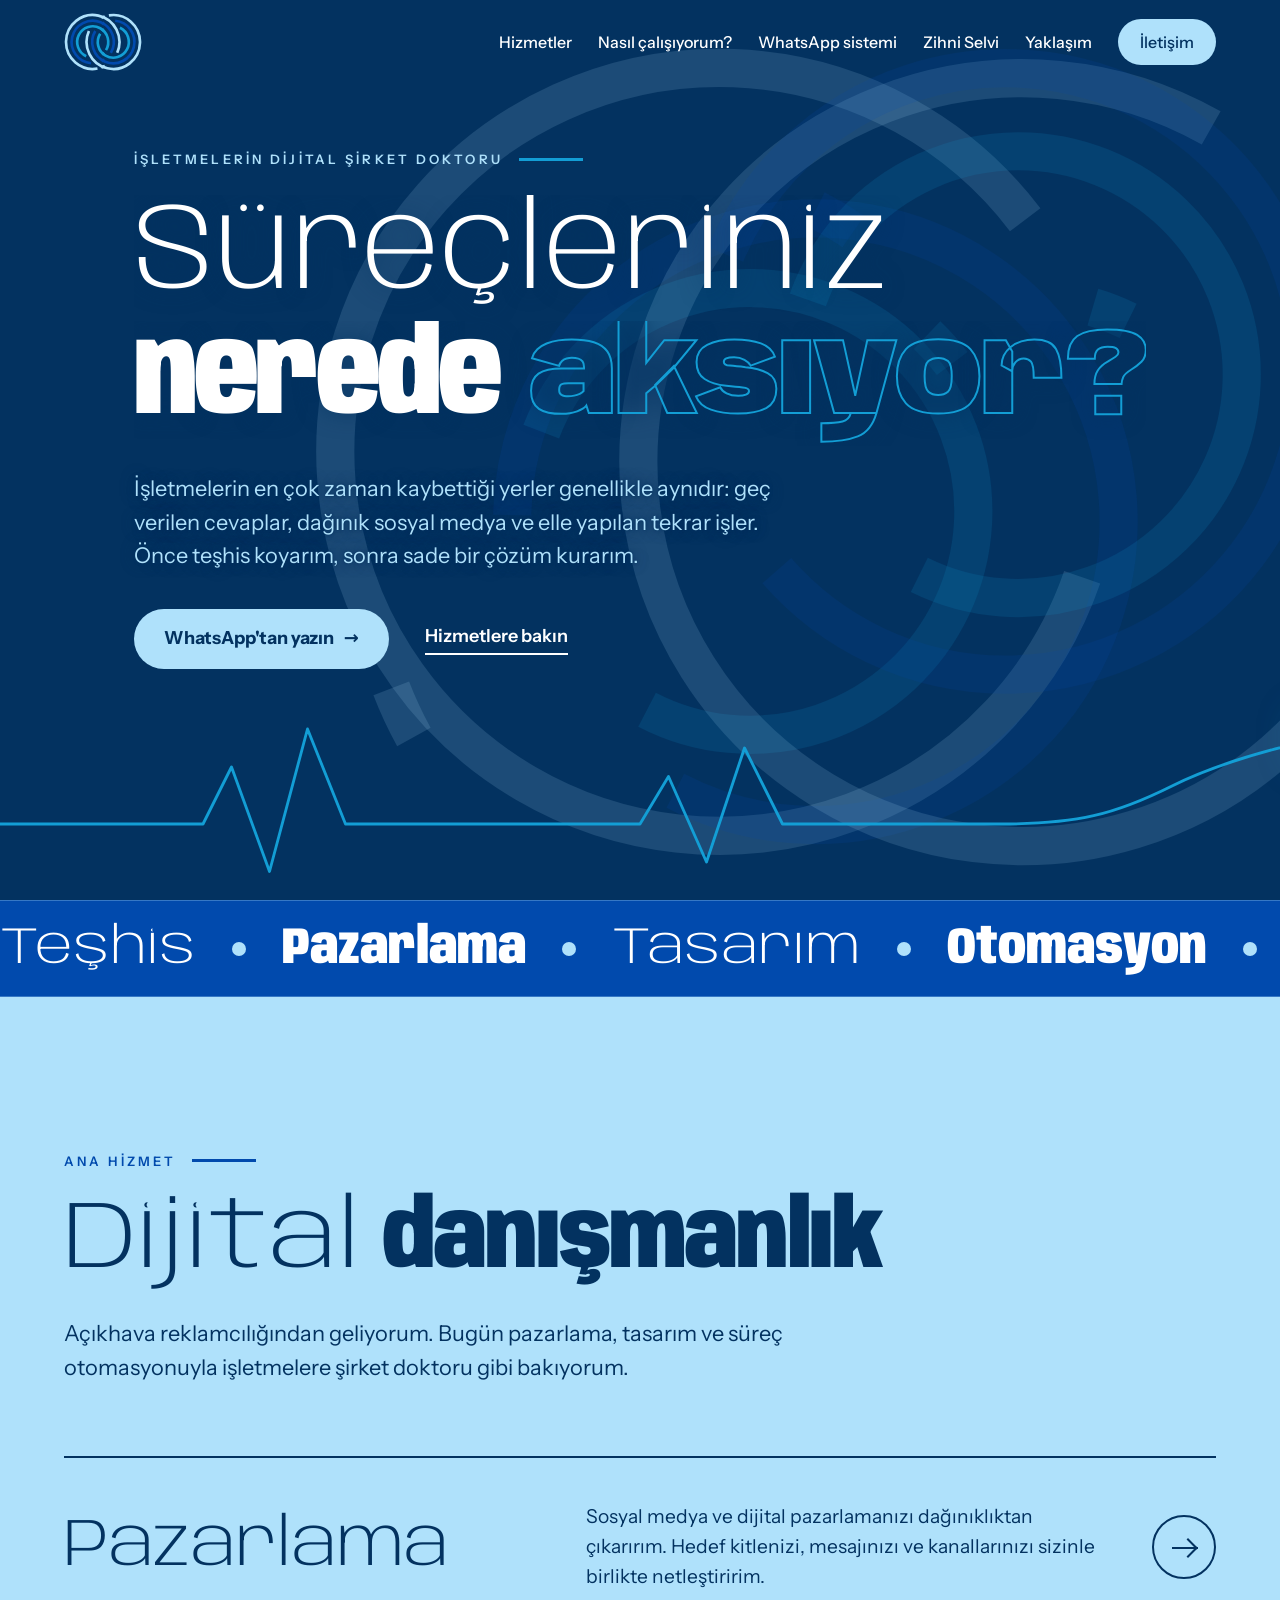
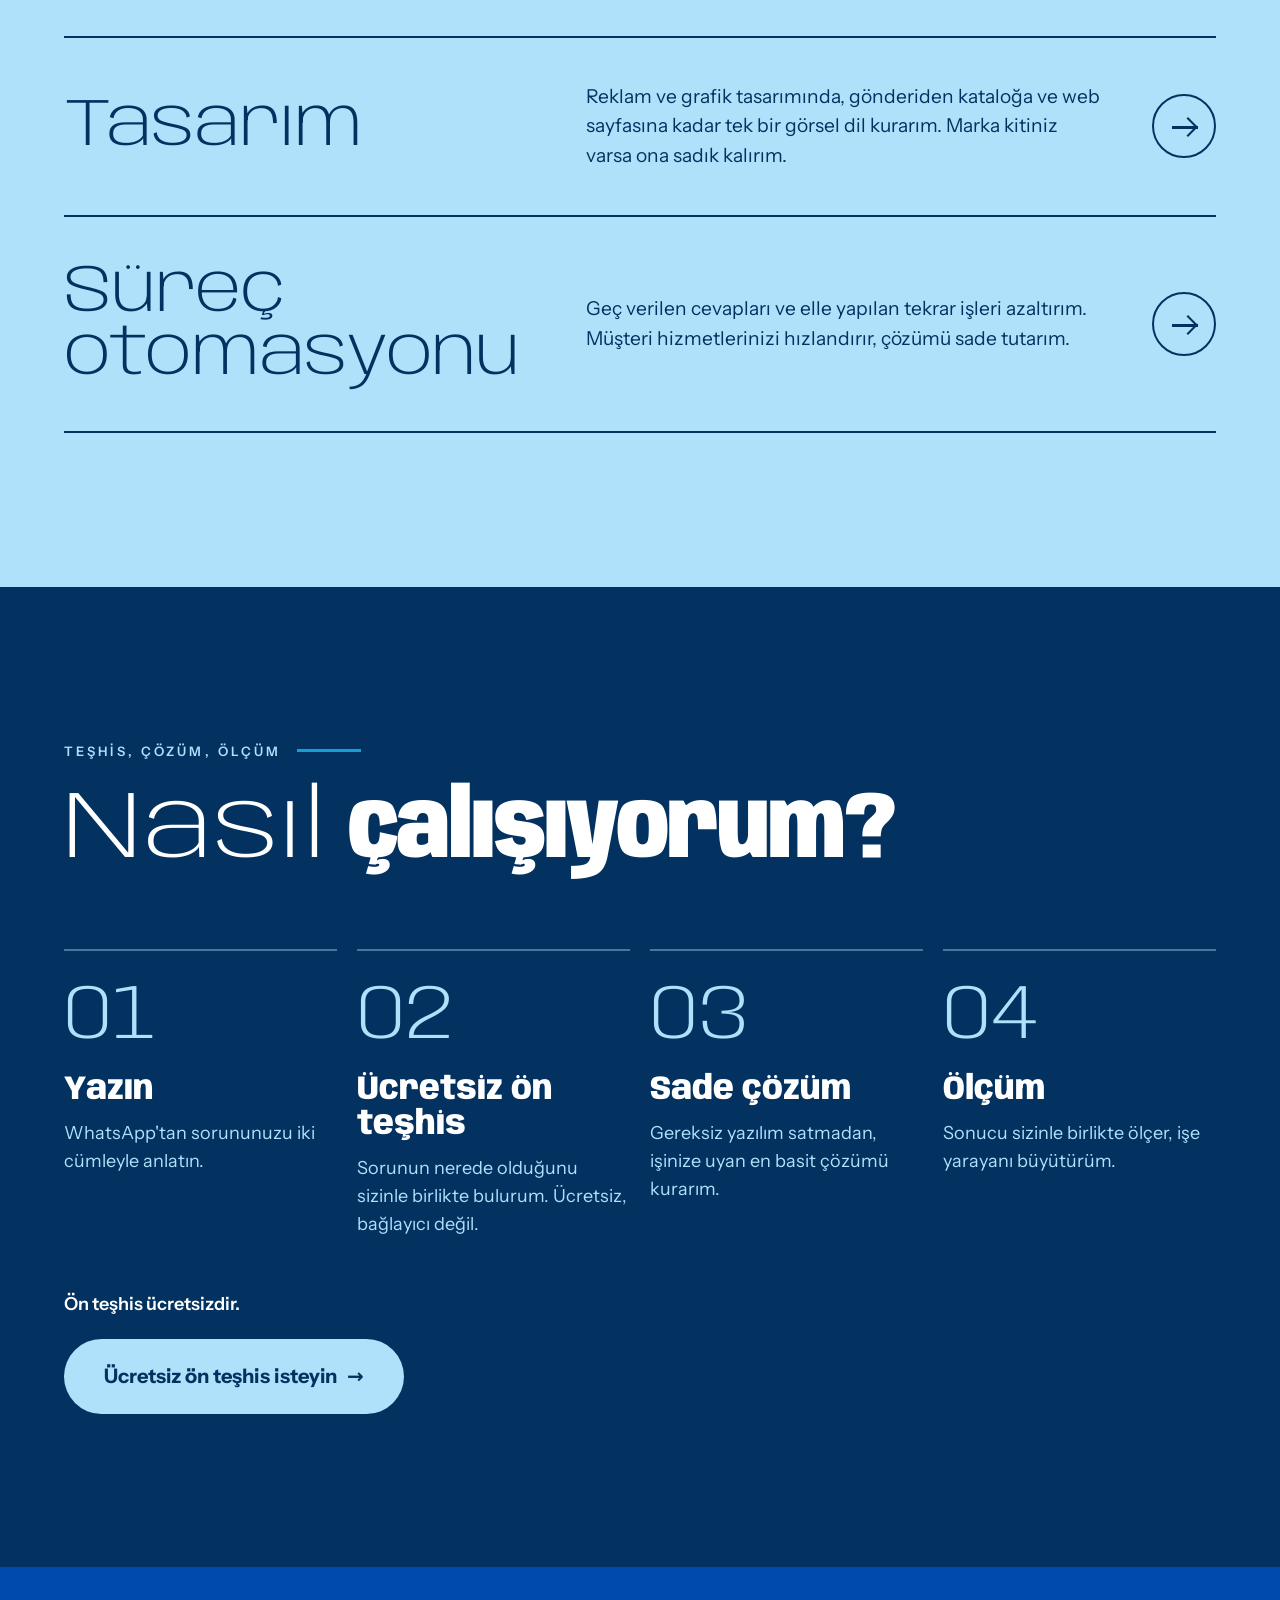
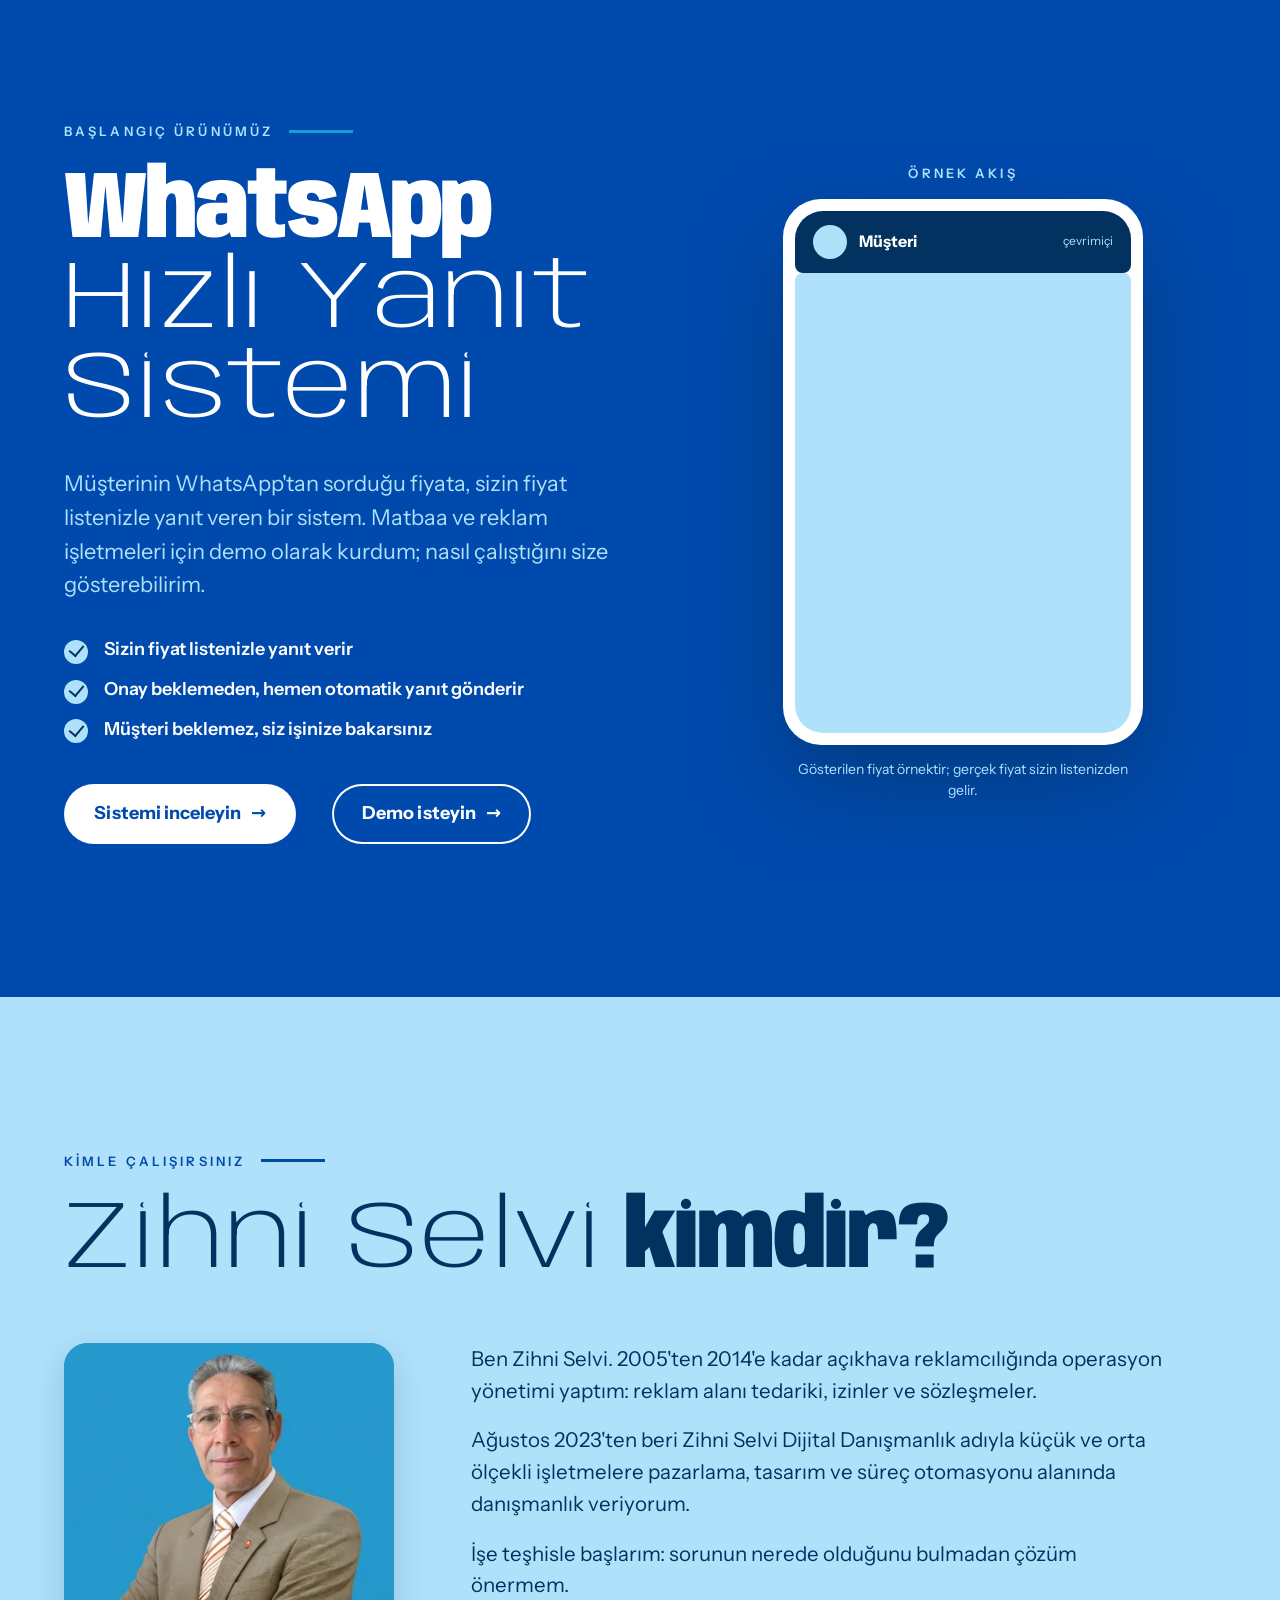
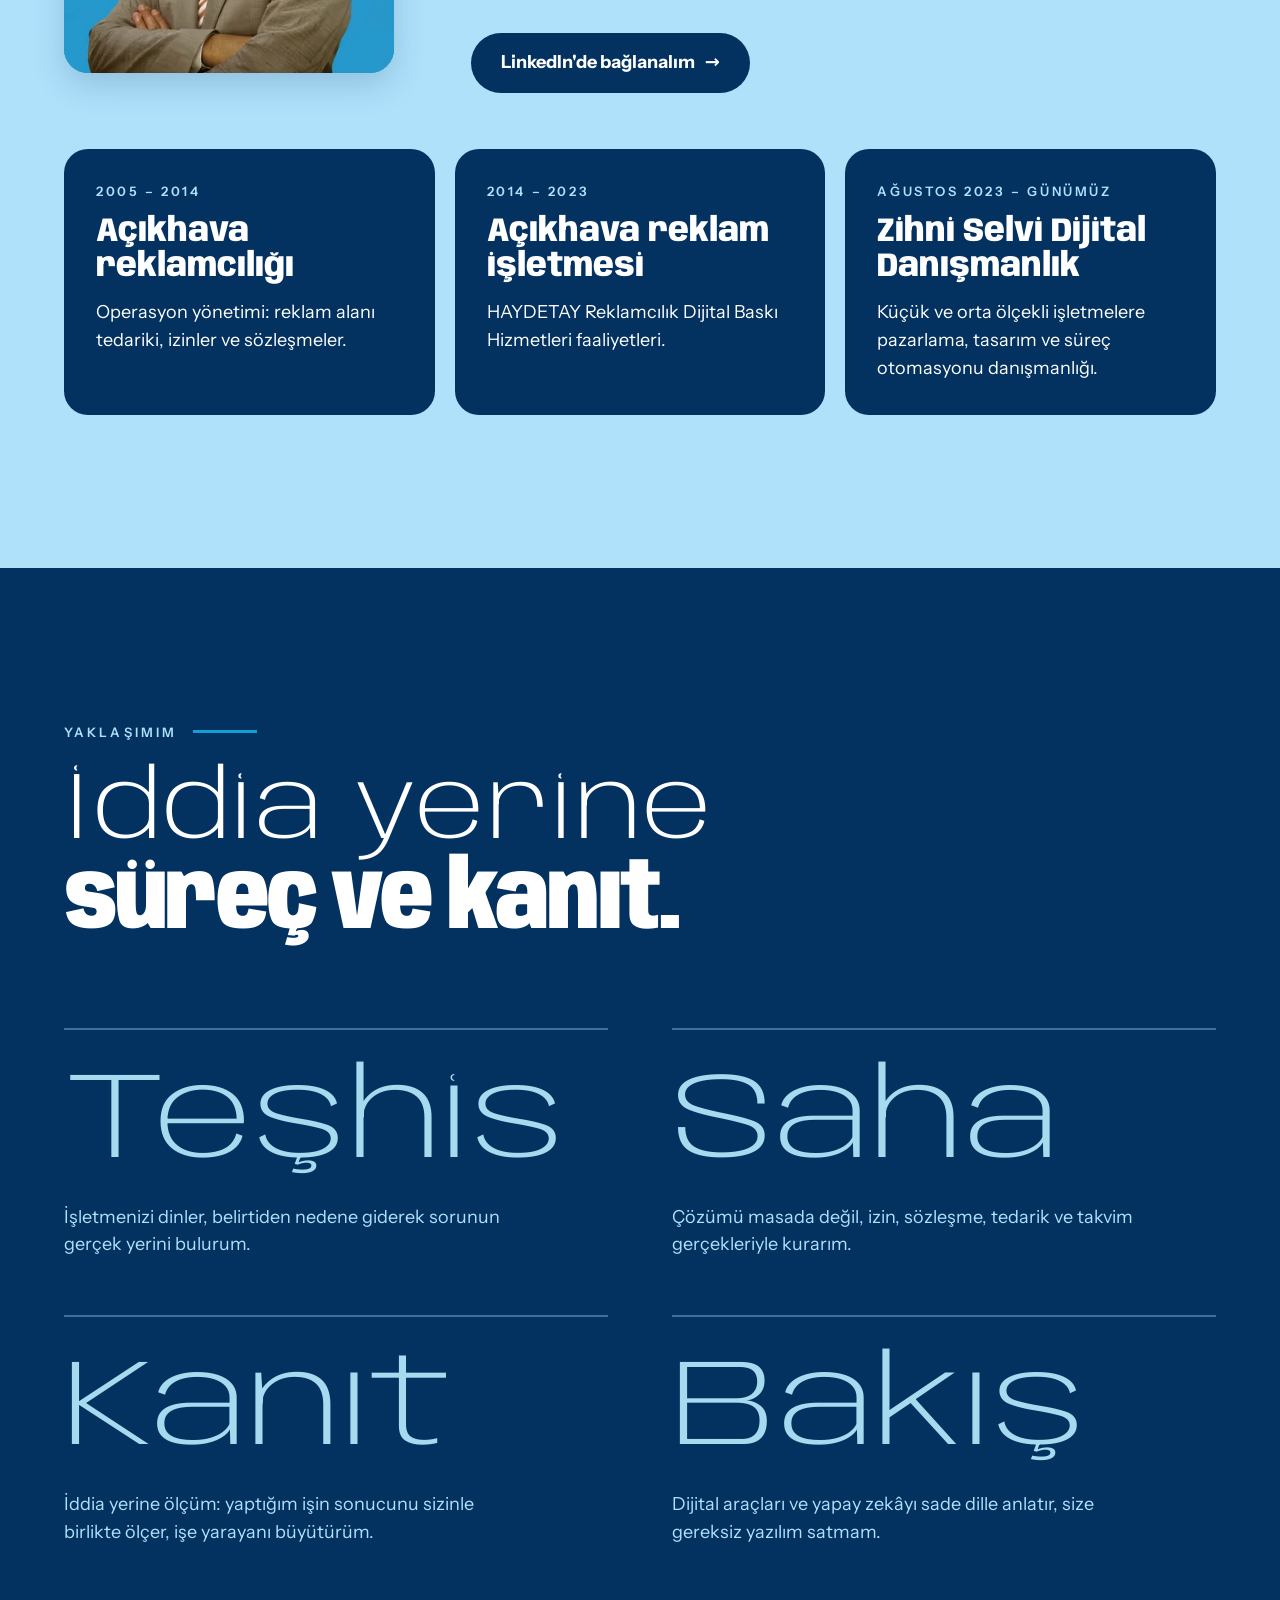
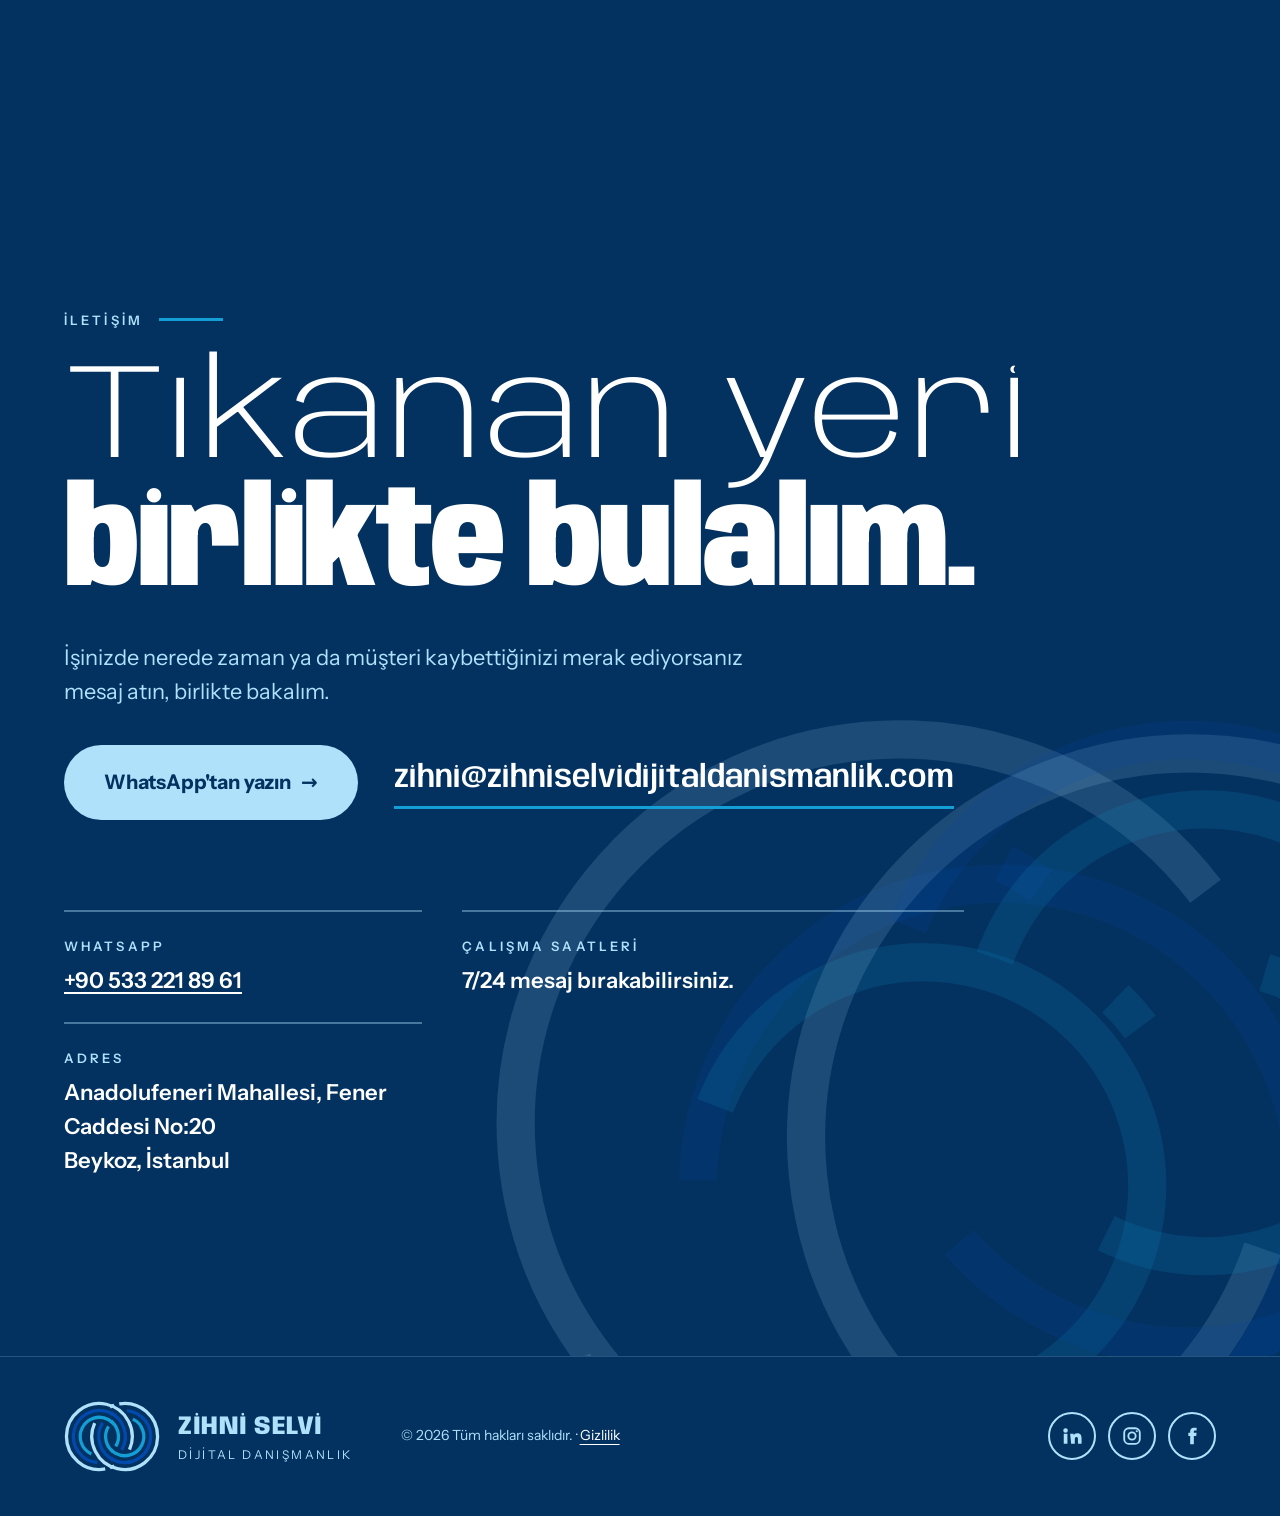
==== commit b3d02ff6: "WhatsApp demosu: onay adımı kaldırıldı, yanıt hemen otomatik gidiyor Co-Authored-By: Claude Sonnet 5" ====
--- a/index.html
+++ b/index.html
@@ -193,8 +193,8 @@
         <p class="lead rv">Müşterinin WhatsApp'tan sorduğu fiyata, sizin fiyat listenizle yanıt veren bir sistem. Matbaa ve reklam işletmeleri için demo olarak kurdum; nasıl çalıştığını size gösterebilirim.</p>
         <ul class="ticks rv">
           <li>Sizin fiyat listenizle yanıt verir</li>
-          <li>Önce taslak, siz onaylayın</li>
-          <li>Müşteriye bir şey gitmez, karar sizde kalır</li>
+          <li>Onay beklemeden, hemen otomatik yanıt gönderir</li>
+          <li>Müşteri beklemez, siz işinize bakarsınız</li>
         </ul>
         <div class="actions rv" style="margin-top:0">
           <a class="btn btn--light" href="https://zihinselvi.github.io/fiyat-botu/" rel="noopener">Sistemi inceleyin</a>
@@ -203,17 +203,12 @@
       </div>
       <div class="phonewrap rv">
         <p class="phone__cap">Örnek akış</p>
-        <div class="phone" id="phone" role="img" aria-label="Örnek akış: müşteri fiyat sorar, sistem fiyat listesinden taslak yanıt hazırlar, siz onaylayınca yanıt gider. Gösterilen fiyat örnektir.">
+        <div class="phone" id="phone" role="img" aria-label="Örnek akış: müşteri fiyat sorar, sistem fiyat listesinden onay beklemeden hemen otomatik yanıt gönderir. Gösterilen fiyat örnektir.">
           <div class="phone__bar"><i></i><b>Müşteri</b><small>çevrimiçi</small></div>
           <div class="chat" id="chat">
             <div class="msg msg--in" data-step="1">Merhaba, roll-up banner fiyatı nedir?</div>
             <div class="typing" data-step="2"><i></i><i></i><i></i></div>
-            <div class="msg msg--draft" data-step="3">
-              <small>Taslak yanıt · önce taslak, siz onaylayın</small>
-              Merhaba! Roll-up banner fiyatı <u>₺350</u> <i>(örnek)</i>. Ölçü ve adedi yazarsanız net teklifi hemen ileteyim.
-              <span class="acts"><em>Düzenle</em><strong>Onayla ve gönder</strong></span>
-            </div>
-            <div class="msg msg--out" data-step="4">Merhaba! Roll-up banner fiyatı <u>₺350</u> <i>(örnek)</i>. Ölçü ve adedi yazarsanız net teklifi hemen ileteyim.<small>Gönderildi · onayınızla</small></div>
+            <div class="msg msg--out" data-step="3">Merhaba! Roll-up banner fiyatı <u>₺350</u> <i>(örnek)</i>. Ölçü ve adedi yazarsanız net teklifi hemen ileteyim.<small>Otomatik yanıt · hemen gönderildi</small></div>
           </div>
         </div>
         <p class="phone__note">Gösterilen fiyat örnektir; gerçek fiyat sizin listenizden gelir.</p>
--- a/css/style.css
+++ b/css/style.css
@@ -1 +1 @@
-@font-face{font-family:Anybody;font-style:normal;font-weight:100 900;font-stretch:50% 150%;font-display:swap;src:url(../fonts/anybody-latin-standard-normal.woff2) format("woff2");unicode-range:U+0000-00FF,U+0131,U+0152-0153,U+02BB-02BC,U+02C6,U+02DA,U+02DC,U+0304,U+0308,U+0329,U+2000-206F,U+20AC,U+2122,U+2191,U+2193,U+2212,U+2215,U+FEFF,U+FFFD}@font-face{font-family:Anybody;font-style:normal;font-weight:100 900;font-stretch:50% 150%;font-display:swap;src:url(../fonts/anybody-latin-ext-standard-normal.woff2) format("woff2");unicode-range:U+0100-02BA,U+02BD-02C5,U+02C7-02CC,U+02CE-02D7,U+02DD-02FF,U+0304,U+0308,U+0329,U+1D00-1DBF,U+1E00-1E9F,U+1EF2-1EFF,U+2020,U+20A0-20AB,U+20AD-20C0,U+2113,U+2C60-2C7F,U+A720-A7FF}@font-face{font-family:Instrument Sans;font-style:normal;font-weight:400 700;font-stretch:75% 100%;font-display:swap;src:url(../fonts/instrument-sans-latin-standard-normal.woff2) format("woff2");unicode-range:U+0000-00FF,U+0131,U+0152-0153,U+02BB-02BC,U+02C6,U+02DA,U+02DC,U+0304,U+0308,U+0329,U+2000-206F,U+20AC,U+2122,U+2191,U+2193,U+2212,U+2215,U+FEFF,U+FFFD}@font-face{font-family:Instrument Sans;font-style:normal;font-weight:400 700;font-stretch:75% 100%;font-display:swap;src:url(../fonts/instrument-sans-latin-ext-standard-normal.woff2) format("woff2");unicode-range:U+0100-02BA,U+02BD-02C5,U+02C7-02CC,U+02CE-02D7,U+02DD-02FF,U+0304,U+0308,U+0329,U+1D00-1DBF,U+1E00-1E9F,U+1EF2-1EFF,U+2020,U+20A0-20AB,U+20AD-20C0,U+2113,U+2C60-2C7F,U+A720-A7FF}:root{color-scheme:dark;--kl:#033260;--l:#014aad;--m:#139ed5;--am:#afe1fb;--w:#ffffff;--display:"Anybody","Arial Narrow",system-ui,sans-serif;--body:"Instrument Sans",system-ui,sans-serif;--yan:clamp(20px,5vw,72px);--ease:cubic-bezier(.2,.7,.1,1);--fc:var(--am)}*{box-sizing:border-box}html{scroll-behavior:smooth;scroll-padding-top:84px}body{margin:0;font-family:var(--body);font-weight:400;font-size:18px;line-height:1.55;color:var(--w);background:var(--kl);-webkit-font-smoothing:antialiased;overflow-x:hidden;overflow-x:clip}img{max-width:100%}a{color:inherit}:focus-visible{outline:3px solid var(--fc);outline-offset:4px;border-radius:4px}.s--light,.s--white{--fc:var(--kl)}.sr{position:absolute;width:1px;height:1px;overflow:hidden;clip:rect(0 0 0 0);white-space:nowrap}.skip{position:absolute;left:12px;top:-60px;z-index:100;background:var(--w);color:var(--kl);padding:12px 18px;border-radius:999px;font-weight:700;text-decoration:none}.skip:focus{top:12px;outline:3px solid var(--kl);outline-offset:2px}.wrap{max-width:1280px;margin:0 auto;padding:0 var(--yan);position:relative}.progress{position:fixed;inset:0 0 auto;height:4px;z-index:60;pointer-events:none}.progress i{display:block;height:100%;background:var(--m);transform-origin:0 50%;transform:scaleX(0)}.top{position:fixed;inset:0 0 auto;z-index:50}.top:before{content:"";position:absolute;inset:0;z-index:-1;background:#03326000;box-shadow:0 1px #afe1fb00;transition:background .4s,box-shadow .4s}.top.is-solid:before{background:#033260eb;backdrop-filter:blur(12px);-webkit-backdrop-filter:blur(12px);box-shadow:0 1px #afe1fb33}.top__in{display:flex;align-items:center;justify-content:space-between;height:84px;gap:16px}.brand{display:block;line-height:0;border-radius:8px}.brand__mark{display:block;width:78px;height:auto;transition:transform .6s var(--ease)}.brand:hover .brand__mark{transform:rotate(-6deg) scale(1.06)}.nav{display:flex;align-items:center;gap:26px}.nav a{text-decoration:none;font-weight:500;font-size:16px}.nav a:not(.btn) span{background:linear-gradient(currentColor,currentColor) 0 100%/0 2px no-repeat;padding-bottom:4px;transition:background-size .4s var(--ease)}.nav a:not(.btn):hover span{background-size:100% 2px}.nav-toggle{display:none;position:relative;width:52px;height:52px;border:1.5px solid var(--am);border-radius:50%;background:none;cursor:pointer;color:var(--w)}.nav-toggle span{position:absolute;left:15px;right:15px;height:2px;background:currentColor;transition:transform .4s var(--ease)}.nav-toggle span:nth-child(1){top:21px}.nav-toggle span:nth-child(2){top:29px}.nav-toggle[aria-expanded=true] span:nth-child(1){transform:translateY(4px) rotate(45deg)}.nav-toggle[aria-expanded=true] span:nth-child(2){transform:translateY(-4px) rotate(-45deg)}.btn{display:inline-flex;align-items:center;gap:10px;font:inherit;font-weight:700;text-decoration:none;background:var(--am);color:var(--kl);padding:16px 30px;border-radius:999px;border:0;cursor:pointer;transition:background .35s,color .35s}.btn:after{content:"\2192";transition:transform .35s var(--ease)}.btn:hover{background:var(--w)}.btn:hover:after{transform:translate(5px)}.btn--sm{padding:11px 22px;font-size:16px}.btn--sm:after{content:none}.btn--light{background:var(--w);color:var(--l)}.btn--light:hover{background:var(--am);color:var(--kl)}.btn--dark{background:var(--kl);color:var(--w)}.btn--dark:hover{background:var(--l);color:var(--w)}.btn--ghost{background:transparent;color:inherit;box-shadow:inset 0 0 0 2px currentColor}.btn--ghost:hover{background:var(--w);color:var(--l);box-shadow:inset 0 0 0 2px var(--w)}.btn--lg{padding:22px 40px;font-size:20px}.link{font-weight:600;text-decoration:none;background:linear-gradient(currentColor,currentColor) 0 100%/100% 2px no-repeat;padding-bottom:4px;transition:background-size .4s var(--ease),color .3s}.link:hover{background-size:0 2px;color:var(--am)}.s--light .link:hover{color:var(--l)}.actions{display:flex;align-items:center;gap:24px 36px;flex-wrap:wrap;margin-top:36px}h1,h2,h3{margin:0;font-family:var(--display);line-height:.95}.eyebrow{margin:0 0 26px;display:flex;align-items:center;gap:16px;font-size:13px;font-weight:600;letter-spacing:.24em;text-transform:uppercase;color:var(--am)}.eyebrow:after{content:"";width:64px;height:3px;background:var(--m);transform-origin:0 50%}.s--light .eyebrow,.s--white .eyebrow{color:var(--l)}.s--light .eyebrow:after,.s--white .eyebrow:after{background:var(--l)}h2{font-size:clamp(40px,7.4vw,112px);letter-spacing:-.025em;text-wrap:balance}.t-thin{font-variation-settings:"wght" 250,"wdth" 125;letter-spacing:0}.t-bold{font-variation-settings:"wght" 880,"wdth" 78}.lead{font-size:clamp(18px,1.7vw,23px);max-width:34em;margin:30px 0 0;font-weight:400}.s--dark .lead,.s--mid .lead,.hero .lead{color:var(--am)}.big{font-size:clamp(46px,10.5vw,168px)}.s{padding:clamp(80px,12vw,168px) 0;position:relative;overflow:hidden}.s--dark{background:var(--kl);color:var(--w)}.s--mid{background:var(--l);color:var(--w)}.s--light{background:var(--am);color:var(--kl)}.s--white{background:var(--w);color:var(--kl)}.split{display:grid;grid-template-columns:1.1fr 1fr;gap:clamp(40px,7vw,110px);align-items:center}.hero{position:relative;background:var(--kl);overflow:hidden;min-height:min(100svh,940px);display:flex;align-items:center}.hero__in{padding-top:128px;padding-bottom:210px;z-index:2}.hero__h{text-shadow:0 0 22px rgba(3,50,96,.6);font-size:clamp(46px,9.6vw,156px);line-height:.88;letter-spacing:-.03em}.hero__h .ln{display:block;overflow:hidden;padding:.04em 0 .1em}.hero__h .w{display:inline-block}.w--thin{font-variation-settings:"wght" 250,"wdth" 112;letter-spacing:0}.w--bold{font-variation-settings:"wght" 900,"wdth" 72}.w--line{font-variation-settings:"wght" 900,"wdth" 100;color:transparent;-webkit-text-stroke:2px var(--m);transition:color .5s}.hero__h:hover .w--line{color:var(--m)}.hero .lead{max-width:30em;margin-top:26px;font-variation-settings:"wght" var(--lw,400),"wdth" var(--lwd,100);text-shadow:0 0 14px rgba(3,50,96,.95),0 0 3px rgba(3,50,96,.9)}.asm{position:absolute;overflow:visible;z-index:0;pointer-events:none;visibility:hidden}.asm .p{stroke-linecap:butt}.hero__in,.s--contact .wrap{z-index:2}.pulse{position:absolute;left:0;right:0;bottom:0;width:100%;height:190px;z-index:1;pointer-events:none}.pulse path{stroke-dasharray:1;stroke-dashoffset:1}.pulse__dot{position:absolute;left:0;top:0;width:12px;height:12px;margin:-6px 0 0 -6px;border-radius:50%;background:#fff;box-shadow:0 0 0 3px #afe1fb59,0 0 18px 5px #139ed5f2,0 0 42px 12px #139ed580;opacity:0;z-index:3;pointer-events:none;animation:glow 1.1s ease-in-out infinite alternate}.is-offscreen .pulse__dot{animation-play-state:paused}@keyframes glow{0%{box-shadow:0 0 0 3px #afe1fb40,0 0 12px 3px #139ed5cc,0 0 30px 8px #139ed559}to{box-shadow:0 0 0 6px #afe1fb73,0 0 24px 8px #139ed5,0 0 56px 16px #139ed599}}.band{background:var(--l);color:var(--w);overflow:hidden;border-block:1px solid rgba(175,225,251,.3)}.band__t{display:flex;width:max-content;animation:marq 40s linear infinite}.band:hover .band__t{animation-play-state:paused}.band__row{list-style:none;margin:0;padding:22px 36px 22px 0;display:flex;align-items:center;gap:36px;font-family:var(--display);font-size:clamp(26px,4vw,56px);line-height:1;white-space:nowrap}.band__row .b-thin{font-variation-settings:"wght" 250,"wdth" 125}.band__row .b-bold{font-variation-settings:"wght" 900,"wdth" 75}.band__row .dot{width:14px;height:14px;border-radius:50%;background:var(--am);flex:none}@keyframes marq{to{transform:translate(-50%)}}.rows{list-style:none;margin:72px 0 0;padding:0;border-bottom:2px solid var(--kl)}.row{position:relative;display:grid;grid-template-columns:1.1fr 1.2fr 64px;gap:24px 48px;align-items:center;padding:44px 0;border-top:2px solid var(--kl);isolation:isolate;transition:color .5s var(--ease)}.row:before{content:"";position:absolute;inset:0 calc(var(--yan) * -1);background:var(--kl);transform:scaleY(0);transform-origin:50% 100%;transition:transform .55s var(--ease);z-index:-1}.row:hover{color:var(--w)}.row:hover:before{transform:scaleY(1)}.row h3{font-size:clamp(34px,5.2vw,78px);letter-spacing:-.02em;font-variation-settings:"wght" 250,"wdth" 120;transition:font-variation-settings .6s var(--ease)}.row:hover h3{font-variation-settings:"wght" 900,"wdth" 80}.row p{margin:0;font-size:clamp(17px,1.5vw,20px);max-width:32em}.row__a{width:64px;height:64px;border-radius:50%;border:2px solid currentColor;position:relative;transition:background .4s,border-color .4s,color .4s,transform .5s var(--ease)}.row__a:before{content:"";position:absolute;left:18px;top:30px;width:26px;height:2.4px;background:currentColor}.row__a:after{content:"";position:absolute;left:27px;top:24px;width:12px;height:12px;border-top:2.4px solid currentColor;border-right:2.4px solid currentColor;transform:rotate(45deg)}.row:hover .row__a{background:var(--am);border-color:var(--am);color:var(--kl);transform:rotate(-45deg)}.steps{list-style:none;margin:72px 0 0;padding:0;display:grid;grid-template-columns:repeat(4,1fr);gap:20px;counter-reset:adim}.step{counter-increment:adim;border-top:2px solid rgba(175,225,251,.4);padding:28px 0 8px}.step:before{content:counter(adim,decimal-leading-zero);display:block;font-family:var(--display);font-size:clamp(56px,6vw,96px);line-height:1;font-variation-settings:"wght" 250,"wdth" 125;color:var(--am);margin-bottom:18px}.step h3{font-size:clamp(26px,2.6vw,36px);font-variation-settings:"wght" 800,"wdth" 90;line-height:1.05;margin-bottom:12px}.step p{margin:0;color:var(--am);max-width:20em}.free{margin:44px 0 0;font-weight:600}.ticks{list-style:none;margin:34px 0 40px;padding:0;display:grid;gap:12px}.ticks li{position:relative;padding-left:40px;font-weight:600}.ticks li:before{content:"";position:absolute;left:0;top:.2em;width:24px;height:24px;border-radius:50%;background:var(--am)}.ticks li:after{content:"";position:absolute;left:8px;top:.34em;width:7px;height:12px;border:solid var(--kl);border-width:0 2.4px 2.4px 0;transform:rotate(40deg)}.phonewrap{justify-self:center;width:min(100%,360px)}.phone__cap{margin:0 0 16px;font-size:13px;font-weight:600;letter-spacing:.24em;text-transform:uppercase;color:var(--am);text-align:center}.phone{background:var(--w);color:var(--kl);border-radius:38px;padding:12px;box-shadow:0 40px 90px #0332608c}.phone__bar{display:flex;align-items:center;gap:12px;background:var(--kl);color:var(--w);border-radius:28px 28px 8px 8px;padding:14px 18px}.phone__bar i{width:34px;height:34px;border-radius:50%;background:var(--am);flex:none}.phone__bar b{font-weight:700;font-size:16px}.phone__bar small{margin-left:auto;font-size:12px;color:var(--am)}.chat{background:var(--am);border-radius:8px 8px 28px 28px;padding:18px 14px;min-height:460px;display:flex;flex-direction:column;gap:12px;position:relative;overflow:hidden}.msg,.typing{opacity:0;transform:translateY(14px) scale(.96);transition:opacity .5s var(--ease),transform .5s var(--ease);max-width:88%;border-radius:18px;padding:12px 15px;font-size:15px;line-height:1.4}.msg small{display:block;font-size:11px;letter-spacing:.06em;text-transform:uppercase;font-weight:700;margin-bottom:6px;opacity:.85}.msg u{text-decoration:none;font-family:var(--display);font-weight:800;background:var(--kl);color:var(--w);border-radius:6px;padding:0 7px}.msg i{font-style:normal;font-size:12px;font-weight:700}.msg--in{background:var(--w);border-bottom-left-radius:4px;align-self:flex-start}.msg--draft{background:var(--w);border:2px dashed var(--l);align-self:flex-end;border-bottom-right-radius:4px}.msg--out{background:var(--l);color:var(--w);align-self:flex-end;border-bottom-right-radius:4px;position:absolute;right:14px;bottom:18px}.msg--out small{margin:8px 0 0;opacity:.9}.msg--out u{background:var(--am);color:var(--kl)}.acts{display:flex;gap:8px;margin-top:12px}.acts em,.acts strong{font-style:normal;font-size:13px;padding:8px 12px;border-radius:999px}.acts em{border:1.5px solid var(--kl)}.acts strong{background:var(--am);color:var(--kl);transition:background .3s,color .3s,transform .3s}.acts strong.is-press{background:var(--kl);color:var(--w);transform:scale(.94)}.typing{background:var(--w);position:absolute;right:14px;bottom:18px;display:flex;gap:5px;padding:14px 16px;width:70px}.typing i{width:8px;height:8px;border-radius:50%;background:var(--l);animation:dot 1s infinite}.typing i:nth-child(2){animation-delay:.15s}.typing i:nth-child(3){animation-delay:.3s}@keyframes dot{0%,60%,to{transform:translateY(0);opacity:.4}30%{transform:translateY(-6px);opacity:1}}.chat .show{opacity:1;transform:none}.msg--draft.show{position:absolute;right:14px;bottom:18px}.phone__note{margin:14px 0 0;text-align:center;font-size:14px;color:var(--am)}.about{display:grid;grid-template-columns:minmax(220px,.62fr) 1.4fr;gap:clamp(36px,6vw,96px);align-items:start;margin-top:56px}.portrait{display:block;margin:0;aspect-ratio:1/1;border-radius:24px;overflow:hidden;background:#139ed5;box-shadow:0 12px 32px #0332602e}.portrait img{display:block;width:100%;height:100%;object-fit:cover;object-position:50% 20%}.about__t p{margin:0 0 18px;max-width:34em;font-size:clamp(18px,1.6vw,21px)}.about__t .btn{margin-top:14px}.timeline{list-style:none;margin:56px 0 0;padding:0;display:grid;grid-template-columns:repeat(3,1fr);gap:20px}.timeline li{background:var(--kl);color:var(--w);border-radius:24px;padding:32px}.timeline .d{display:block;font-size:13px;letter-spacing:.2em;text-transform:uppercase;color:var(--am);margin-bottom:14px;font-weight:600}.timeline h3{font-size:clamp(24px,2.6vw,34px);font-variation-settings:"wght" 800,"wdth" 90;line-height:1.05}.timeline p{margin:14px 0 0}.timeline .ph{color:var(--am);font-weight:700}.pillars{list-style:none;margin:80px 0 0;padding:0;display:grid;grid-template-columns:1fr 1fr;gap:0 clamp(24px,5vw,80px)}.pillar{--p:0;border-top:2px solid rgba(175,225,251,.35);padding:36px 0 56px}.pillar__w{display:block;font-family:var(--display);font-size:clamp(56px,9.5vw,150px);line-height:.95;letter-spacing:-.02em;font-variation-settings:"wght" calc(250 + 650 * var(--p)),"wdth" calc(135 - 60 * var(--p));color:color-mix(in srgb,var(--w) calc(62% + 38% * var(--p)),var(--m));will-change:font-variation-settings}.pillar:hover .pillar__w,.pillar:active .pillar__w,.pillar:focus-within .pillar__w{transition:font-variation-settings .35s var(--ease),color .35s;font-variation-settings:"wght" 900,"wdth" 75!important;color:var(--w)!important}#yaklasim .t-thin{transition:font-variation-settings .45s var(--ease)}#yaklasim h2:hover .t-thin{font-variation-settings:"wght" 880,"wdth" 78}.pillar p{margin:22px 0 0;max-width:26em;color:var(--am)}.s--contact{padding-bottom:clamp(100px,12vw,180px)}.mail{font-family:var(--display);font-size:clamp(20px,2.4vw,34px);font-variation-settings:"wght" 600,"wdth" 95;text-decoration:none;background:linear-gradient(var(--m),var(--m)) 0 100%/100% 3px no-repeat;padding-bottom:6px;overflow-wrap:anywhere;transition:background-size .4s var(--ease),color .3s}.mail:hover{background-size:100% 100%;color:var(--kl)}.contact{margin:90px 0 0;display:grid;grid-template-columns:1fr 1.4fr;gap:0 40px;max-width:900px}.contact>div{padding:24px 0;border-top:2px solid rgba(175,225,251,.4)}.contact dt{font-size:13px;letter-spacing:.24em;text-transform:uppercase;color:var(--am);margin-bottom:8px;font-weight:600}.contact dd{margin:0;font-size:22px;font-weight:600}.contact address{font-style:normal}.contact a{text-underline-offset:4px}.contact .ph{font-weight:700;color:var(--am)}.social{display:flex;gap:12px;list-style:none;margin:0;padding:0}.social a{display:grid;place-items:center;width:48px;height:48px;border-radius:50%;border:2px solid var(--am);color:var(--am);transition:background .3s,color .3s}.social a:hover{background:var(--am);color:var(--kl)}.social svg{width:22px;height:22px}.social--contact{margin-top:36px}.foot{background:var(--kl);padding:44px 0;font-size:14px;color:var(--am);border-top:1px solid rgba(175,225,251,.2)}.foot__in{display:grid;grid-template-columns:auto 1fr auto;gap:28px 48px;align-items:center}.lockup{display:flex;align-items:center;gap:18px;text-decoration:none;color:var(--w)}.lockup img{width:96px;height:auto;display:block}.lockup b{display:block;font-family:var(--display);font-size:26px;line-height:1;font-variation-settings:"wght" 800,"wdth" 90;letter-spacing:.02em}.lockup span{display:block;font-size:12px;letter-spacing:.2em;margin-top:6px;color:var(--am)}.foot__meta{display:grid;gap:6px}.foot__meta a{color:var(--w);text-underline-offset:4px}.foot .ph{font-weight:700}.js .rv{opacity:0;transform:translateY(36px);transition:opacity .9s var(--ease),transform .9s var(--ease);transition-delay:var(--d,0s)}.js .rv.in{opacity:1;transform:none}.js .hero__h .w{transform:translateY(110%);transition:transform 1.1s var(--ease)}.js .hero__h .ln:nth-child(2) .w{transition-delay:.12s}.js .hero__h .ln:nth-child(2) .w:nth-child(2){transition-delay:.24s}.js .hero.is-loaded .hero__h .w{transform:none}.js .eyebrow.rv:after{transform:scaleX(0);transition:transform 1s .3s var(--ease)}.js .eyebrow.rv.in:after{transform:none}@media(max-width:1100px){.steps{grid-template-columns:1fr 1fr}.nav{gap:18px}.nav a{font-size:15px}}@media(max-width:900px){.split,.about,.pillars,.contact,.timeline,.steps{grid-template-columns:1fr}.portrait{max-width:260px;margin:0 auto}.row{grid-template-columns:1fr 64px;padding:34px 0}.row p{grid-column:1 / 2}.row__a{grid-row:1;grid-column:2}.pulse{height:130px}.hero__in{padding-bottom:170px}.nav-toggle{display:block;z-index:62}.nav{position:fixed;inset:0;background:var(--kl);flex-direction:column;align-items:flex-start;justify-content:center;gap:6px;padding:100px var(--yan) 40px;transform:translateY(-100%);visibility:hidden;transition:transform .6s var(--ease),visibility 0s .6s;z-index:61;overflow-y:auto}.nav.is-open{transform:none;visibility:visible;transition:transform .6s var(--ease)}.nav a{font-family:var(--display);font-size:clamp(30px,9vw,52px);font-variation-settings:"wght" 800,"wdth" 85;padding:6px 0}.nav .btn{margin-top:20px;padding:16px 30px;font-family:var(--body);font-size:18px}.phone{transform:none}.hero__h{font-size:14.4vw}.mail{font-size:clamp(15px,4.4vw,30px);overflow-wrap:normal;word-break:keep-all}.foot__in{grid-template-columns:1fr}}@media(max-width:520px){.w--line{-webkit-text-stroke-width:1.5px}}@media(prefers-reduced-motion:reduce){html{scroll-behavior:auto}.band__t,.pulse__dot{animation:none}.js .rv{transform:none}.js .hero__h .w{transition-duration:.5s}.brand:hover .brand__mark,.btn:hover:after{transform:none}}.page{min-height:100vh;display:flex;flex-direction:column}.page main{flex:1;padding:clamp(120px,14vw,170px) 0 clamp(60px,8vw,110px)}.page h1{font-size:clamp(40px,7vw,96px);letter-spacing:-.025em;margin-bottom:28px}.page h2{font-size:clamp(24px,2.6vw,34px);letter-spacing:-.01em;line-height:1.05;font-variation-settings:"wght" 800,"wdth" 90;margin:44px 0 12px}.page p,.page li{max-width:42em;color:var(--w)}.page li{margin-bottom:8px}.page a:not(.btn){color:var(--am);text-underline-offset:4px}.page .ph{font-weight:700;color:var(--am)}.page .upd{color:var(--am);font-size:15px}
+@font-face{font-family:Anybody;font-style:normal;font-weight:100 900;font-stretch:50% 150%;font-display:swap;src:url(../fonts/anybody-latin-standard-normal.woff2) format("woff2");unicode-range:U+0000-00FF,U+0131,U+0152-0153,U+02BB-02BC,U+02C6,U+02DA,U+02DC,U+0304,U+0308,U+0329,U+2000-206F,U+20AC,U+2122,U+2191,U+2193,U+2212,U+2215,U+FEFF,U+FFFD}@font-face{font-family:Anybody;font-style:normal;font-weight:100 900;font-stretch:50% 150%;font-display:swap;src:url(../fonts/anybody-latin-ext-standard-normal.woff2) format("woff2");unicode-range:U+0100-02BA,U+02BD-02C5,U+02C7-02CC,U+02CE-02D7,U+02DD-02FF,U+0304,U+0308,U+0329,U+1D00-1DBF,U+1E00-1E9F,U+1EF2-1EFF,U+2020,U+20A0-20AB,U+20AD-20C0,U+2113,U+2C60-2C7F,U+A720-A7FF}@font-face{font-family:Instrument Sans;font-style:normal;font-weight:400 700;font-stretch:75% 100%;font-display:swap;src:url(../fonts/instrument-sans-latin-standard-normal.woff2) format("woff2");unicode-range:U+0000-00FF,U+0131,U+0152-0153,U+02BB-02BC,U+02C6,U+02DA,U+02DC,U+0304,U+0308,U+0329,U+2000-206F,U+20AC,U+2122,U+2191,U+2193,U+2212,U+2215,U+FEFF,U+FFFD}@font-face{font-family:Instrument Sans;font-style:normal;font-weight:400 700;font-stretch:75% 100%;font-display:swap;src:url(../fonts/instrument-sans-latin-ext-standard-normal.woff2) format("woff2");unicode-range:U+0100-02BA,U+02BD-02C5,U+02C7-02CC,U+02CE-02D7,U+02DD-02FF,U+0304,U+0308,U+0329,U+1D00-1DBF,U+1E00-1E9F,U+1EF2-1EFF,U+2020,U+20A0-20AB,U+20AD-20C0,U+2113,U+2C60-2C7F,U+A720-A7FF}:root{color-scheme:dark;--kl:#033260;--l:#014aad;--m:#139ed5;--am:#afe1fb;--w:#ffffff;--display:"Anybody","Arial Narrow",system-ui,sans-serif;--body:"Instrument Sans",system-ui,sans-serif;--yan:clamp(20px,5vw,72px);--ease:cubic-bezier(.2,.7,.1,1);--fc:var(--am)}*{box-sizing:border-box}html{scroll-behavior:smooth;scroll-padding-top:84px}body{margin:0;font-family:var(--body);font-weight:400;font-size:18px;line-height:1.55;color:var(--w);background:var(--kl);-webkit-font-smoothing:antialiased;overflow-x:hidden;overflow-x:clip}img{max-width:100%}a{color:inherit}:focus-visible{outline:3px solid var(--fc);outline-offset:4px;border-radius:4px}.s--light,.s--white{--fc:var(--kl)}.sr{position:absolute;width:1px;height:1px;overflow:hidden;clip:rect(0 0 0 0);white-space:nowrap}.skip{position:absolute;left:12px;top:-60px;z-index:100;background:var(--w);color:var(--kl);padding:12px 18px;border-radius:999px;font-weight:700;text-decoration:none}.skip:focus{top:12px;outline:3px solid var(--kl);outline-offset:2px}.wrap{max-width:1280px;margin:0 auto;padding:0 var(--yan);position:relative}.progress{position:fixed;inset:0 0 auto;height:4px;z-index:60;pointer-events:none}.progress i{display:block;height:100%;background:var(--m);transform-origin:0 50%;transform:scaleX(0)}.top{position:fixed;inset:0 0 auto;z-index:50}.top:before{content:"";position:absolute;inset:0;z-index:-1;background:#03326000;box-shadow:0 1px #afe1fb00;transition:background .4s,box-shadow .4s}.top.is-solid:before{background:#033260eb;backdrop-filter:blur(12px);-webkit-backdrop-filter:blur(12px);box-shadow:0 1px #afe1fb33}.top__in{display:flex;align-items:center;justify-content:space-between;height:84px;gap:16px}.brand{display:block;line-height:0;border-radius:8px}.brand__mark{display:block;width:78px;height:auto;transition:transform .6s var(--ease)}.brand:hover .brand__mark{transform:rotate(-6deg) scale(1.06)}.nav{display:flex;align-items:center;gap:26px}.nav a{text-decoration:none;font-weight:500;font-size:16px}.nav a:not(.btn) span{background:linear-gradient(currentColor,currentColor) 0 100%/0 2px no-repeat;padding-bottom:4px;transition:background-size .4s var(--ease)}.nav a:not(.btn):hover span{background-size:100% 2px}.nav-toggle{display:none;position:relative;width:52px;height:52px;border:1.5px solid var(--am);border-radius:50%;background:none;cursor:pointer;color:var(--w)}.nav-toggle span{position:absolute;left:15px;right:15px;height:2px;background:currentColor;transition:transform .4s var(--ease)}.nav-toggle span:nth-child(1){top:21px}.nav-toggle span:nth-child(2){top:29px}.nav-toggle[aria-expanded=true] span:nth-child(1){transform:translateY(4px) rotate(45deg)}.nav-toggle[aria-expanded=true] span:nth-child(2){transform:translateY(-4px) rotate(-45deg)}.btn{display:inline-flex;align-items:center;gap:10px;font:inherit;font-weight:700;text-decoration:none;background:var(--am);color:var(--kl);padding:16px 30px;border-radius:999px;border:0;cursor:pointer;transition:background .35s,color .35s}.btn:after{content:"\2192";transition:transform .35s var(--ease)}.btn:hover{background:var(--w)}.btn:hover:after{transform:translate(5px)}.btn--sm{padding:11px 22px;font-size:16px}.btn--sm:after{content:none}.btn--light{background:var(--w);color:var(--l)}.btn--light:hover{background:var(--am);color:var(--kl)}.btn--dark{background:var(--kl);color:var(--w)}.btn--dark:hover{background:var(--l);color:var(--w)}.btn--ghost{background:transparent;color:inherit;box-shadow:inset 0 0 0 2px currentColor}.btn--ghost:hover{background:var(--w);color:var(--l);box-shadow:inset 0 0 0 2px var(--w)}.btn--lg{padding:22px 40px;font-size:20px}.link{font-weight:600;text-decoration:none;background:linear-gradient(currentColor,currentColor) 0 100%/100% 2px no-repeat;padding-bottom:4px;transition:background-size .4s var(--ease),color .3s}.link:hover{background-size:0 2px;color:var(--am)}.s--light .link:hover{color:var(--l)}.actions{display:flex;align-items:center;gap:24px 36px;flex-wrap:wrap;margin-top:36px}h1,h2,h3{margin:0;font-family:var(--display);line-height:.95}.eyebrow{margin:0 0 26px;display:flex;align-items:center;gap:16px;font-size:13px;font-weight:600;letter-spacing:.24em;text-transform:uppercase;color:var(--am)}.eyebrow:after{content:"";width:64px;height:3px;background:var(--m);transform-origin:0 50%}.s--light .eyebrow,.s--white .eyebrow{color:var(--l)}.s--light .eyebrow:after,.s--white .eyebrow:after{background:var(--l)}h2{font-size:clamp(40px,7.4vw,112px);letter-spacing:-.025em;text-wrap:balance}.t-thin{font-variation-settings:"wght" 250,"wdth" 125;letter-spacing:0}.t-bold{font-variation-settings:"wght" 880,"wdth" 78}.lead{font-size:clamp(18px,1.7vw,23px);max-width:34em;margin:30px 0 0;font-weight:400}.s--dark .lead,.s--mid .lead,.hero .lead{color:var(--am)}.big{font-size:clamp(46px,10.5vw,168px)}.s{padding:clamp(80px,12vw,168px) 0;position:relative;overflow:hidden}.s--dark{background:var(--kl);color:var(--w)}.s--mid{background:var(--l);color:var(--w)}.s--light{background:var(--am);color:var(--kl)}.s--white{background:var(--w);color:var(--kl)}.split{display:grid;grid-template-columns:1.1fr 1fr;gap:clamp(40px,7vw,110px);align-items:center}.hero{position:relative;background:var(--kl);overflow:hidden;min-height:min(100svh,940px);display:flex;align-items:center}.hero__in{padding-top:128px;padding-bottom:210px;z-index:2}.hero__h{text-shadow:0 0 22px rgba(3,50,96,.6);font-size:clamp(46px,9.6vw,156px);line-height:.88;letter-spacing:-.03em}.hero__h .ln{display:block;overflow:hidden;padding:.04em 0 .1em}.hero__h .w{display:inline-block}.w--thin{font-variation-settings:"wght" 250,"wdth" 112;letter-spacing:0}.w--bold{font-variation-settings:"wght" 900,"wdth" 72}.w--line{font-variation-settings:"wght" 900,"wdth" 100;color:transparent;-webkit-text-stroke:2px var(--m);transition:color .5s}.hero__h:hover .w--line{color:var(--m)}.hero .lead{max-width:30em;margin-top:26px;font-variation-settings:"wght" var(--lw,400),"wdth" var(--lwd,100);text-shadow:0 0 14px rgba(3,50,96,.95),0 0 3px rgba(3,50,96,.9)}.asm{position:absolute;overflow:visible;z-index:0;pointer-events:none;visibility:hidden}.asm .p{stroke-linecap:butt}.hero__in,.s--contact .wrap{z-index:2}.pulse{position:absolute;left:0;right:0;bottom:0;width:100%;height:190px;z-index:1;pointer-events:none}.pulse path{stroke-dasharray:1;stroke-dashoffset:1}.pulse__dot{position:absolute;left:0;top:0;width:12px;height:12px;margin:-6px 0 0 -6px;border-radius:50%;background:#fff;box-shadow:0 0 0 3px #afe1fb59,0 0 18px 5px #139ed5f2,0 0 42px 12px #139ed580;opacity:0;z-index:3;pointer-events:none;animation:glow 1.1s ease-in-out infinite alternate}.is-offscreen .pulse__dot{animation-play-state:paused}@keyframes glow{0%{box-shadow:0 0 0 3px #afe1fb40,0 0 12px 3px #139ed5cc,0 0 30px 8px #139ed559}to{box-shadow:0 0 0 6px #afe1fb73,0 0 24px 8px #139ed5,0 0 56px 16px #139ed599}}.band{background:var(--l);color:var(--w);overflow:hidden;border-block:1px solid rgba(175,225,251,.3)}.band__t{display:flex;width:max-content;animation:marq 40s linear infinite}.band:hover .band__t{animation-play-state:paused}.band__row{list-style:none;margin:0;padding:22px 36px 22px 0;display:flex;align-items:center;gap:36px;font-family:var(--display);font-size:clamp(26px,4vw,56px);line-height:1;white-space:nowrap}.band__row .b-thin{font-variation-settings:"wght" 250,"wdth" 125}.band__row .b-bold{font-variation-settings:"wght" 900,"wdth" 75}.band__row .dot{width:14px;height:14px;border-radius:50%;background:var(--am);flex:none}@keyframes marq{to{transform:translate(-50%)}}.rows{list-style:none;margin:72px 0 0;padding:0;border-bottom:2px solid var(--kl)}.row{position:relative;display:grid;grid-template-columns:1.1fr 1.2fr 64px;gap:24px 48px;align-items:center;padding:44px 0;border-top:2px solid var(--kl);isolation:isolate;transition:color .5s var(--ease)}.row:before{content:"";position:absolute;inset:0 calc(var(--yan) * -1);background:var(--kl);transform:scaleY(0);transform-origin:50% 100%;transition:transform .55s var(--ease);z-index:-1}.row:hover{color:var(--w)}.row:hover:before{transform:scaleY(1)}.row h3{font-size:clamp(34px,5.2vw,78px);letter-spacing:-.02em;font-variation-settings:"wght" 250,"wdth" 120;transition:font-variation-settings .6s var(--ease)}.row:hover h3{font-variation-settings:"wght" 900,"wdth" 80}.row p{margin:0;font-size:clamp(17px,1.5vw,20px);max-width:32em}.row__a{width:64px;height:64px;border-radius:50%;border:2px solid currentColor;position:relative;transition:background .4s,border-color .4s,color .4s,transform .5s var(--ease)}.row__a:before{content:"";position:absolute;left:18px;top:30px;width:26px;height:2.4px;background:currentColor}.row__a:after{content:"";position:absolute;left:27px;top:24px;width:12px;height:12px;border-top:2.4px solid currentColor;border-right:2.4px solid currentColor;transform:rotate(45deg)}.row:hover .row__a{background:var(--am);border-color:var(--am);color:var(--kl);transform:rotate(-45deg)}.steps{list-style:none;margin:72px 0 0;padding:0;display:grid;grid-template-columns:repeat(4,1fr);gap:20px;counter-reset:adim}.step{counter-increment:adim;border-top:2px solid rgba(175,225,251,.4);padding:28px 0 8px}.step:before{content:counter(adim,decimal-leading-zero);display:block;font-family:var(--display);font-size:clamp(56px,6vw,96px);line-height:1;font-variation-settings:"wght" 250,"wdth" 125;color:var(--am);margin-bottom:18px}.step h3{font-size:clamp(26px,2.6vw,36px);font-variation-settings:"wght" 800,"wdth" 90;line-height:1.05;margin-bottom:12px}.step p{margin:0;color:var(--am);max-width:20em}.free{margin:44px 0 0;font-weight:600}.ticks{list-style:none;margin:34px 0 40px;padding:0;display:grid;gap:12px}.ticks li{position:relative;padding-left:40px;font-weight:600}.ticks li:before{content:"";position:absolute;left:0;top:.2em;width:24px;height:24px;border-radius:50%;background:var(--am)}.ticks li:after{content:"";position:absolute;left:8px;top:.34em;width:7px;height:12px;border:solid var(--kl);border-width:0 2.4px 2.4px 0;transform:rotate(40deg)}.phonewrap{justify-self:center;width:min(100%,360px)}.phone__cap{margin:0 0 16px;font-size:13px;font-weight:600;letter-spacing:.24em;text-transform:uppercase;color:var(--am);text-align:center}.phone{background:var(--w);color:var(--kl);border-radius:38px;padding:12px;box-shadow:0 40px 90px #0332608c}.phone__bar{display:flex;align-items:center;gap:12px;background:var(--kl);color:var(--w);border-radius:28px 28px 8px 8px;padding:14px 18px}.phone__bar i{width:34px;height:34px;border-radius:50%;background:var(--am);flex:none}.phone__bar b{font-weight:700;font-size:16px}.phone__bar small{margin-left:auto;font-size:12px;color:var(--am)}.chat{background:var(--am);border-radius:8px 8px 28px 28px;padding:18px 14px;min-height:460px;display:flex;flex-direction:column;gap:12px;position:relative;overflow:hidden}.msg,.typing{opacity:0;transform:translateY(14px) scale(.96);transition:opacity .5s var(--ease),transform .5s var(--ease);max-width:88%;border-radius:18px;padding:12px 15px;font-size:15px;line-height:1.4}.msg small{display:block;font-size:11px;letter-spacing:.06em;text-transform:uppercase;font-weight:700;margin-bottom:6px;opacity:.85}.msg u{text-decoration:none;font-family:var(--display);font-weight:800;background:var(--kl);color:var(--w);border-radius:6px;padding:0 7px}.msg i{font-style:normal;font-size:12px;font-weight:700}.msg--in{background:var(--w);border-bottom-left-radius:4px;align-self:flex-start}.msg--out{background:var(--l);color:var(--w);align-self:flex-end;border-bottom-right-radius:4px;position:absolute;right:14px;bottom:18px}.msg--out small{margin:8px 0 0;opacity:.9}.msg--out u{background:var(--am);color:var(--kl)}.typing{background:var(--w);position:absolute;right:14px;bottom:18px;display:flex;gap:5px;padding:14px 16px;width:70px}.typing i{width:8px;height:8px;border-radius:50%;background:var(--l);animation:dot 1s infinite}.typing i:nth-child(2){animation-delay:.15s}.typing i:nth-child(3){animation-delay:.3s}@keyframes dot{0%,60%,to{transform:translateY(0);opacity:.4}30%{transform:translateY(-6px);opacity:1}}.chat .show{opacity:1;transform:none}.phone__note{margin:14px 0 0;text-align:center;font-size:14px;color:var(--am)}.about{display:grid;grid-template-columns:minmax(220px,.62fr) 1.4fr;gap:clamp(36px,6vw,96px);align-items:start;margin-top:56px}.portrait{display:block;margin:0;aspect-ratio:1/1;border-radius:24px;overflow:hidden;background:#139ed5;box-shadow:0 12px 32px #0332602e}.portrait img{display:block;width:100%;height:100%;object-fit:cover;object-position:50% 20%}.about__t p{margin:0 0 18px;max-width:34em;font-size:clamp(18px,1.6vw,21px)}.about__t .btn{margin-top:14px}.timeline{list-style:none;margin:56px 0 0;padding:0;display:grid;grid-template-columns:repeat(3,1fr);gap:20px}.timeline li{background:var(--kl);color:var(--w);border-radius:24px;padding:32px}.timeline .d{display:block;font-size:13px;letter-spacing:.2em;text-transform:uppercase;color:var(--am);margin-bottom:14px;font-weight:600}.timeline h3{font-size:clamp(24px,2.6vw,34px);font-variation-settings:"wght" 800,"wdth" 90;line-height:1.05}.timeline p{margin:14px 0 0}.timeline .ph{color:var(--am);font-weight:700}.pillars{list-style:none;margin:80px 0 0;padding:0;display:grid;grid-template-columns:1fr 1fr;gap:0 clamp(24px,5vw,80px)}.pillar{--p:0;border-top:2px solid rgba(175,225,251,.35);padding:36px 0 56px}.pillar__w{display:block;font-family:var(--display);font-size:clamp(56px,9.5vw,150px);line-height:.95;letter-spacing:-.02em;font-variation-settings:"wght" calc(250 + 650 * var(--p)),"wdth" calc(135 - 60 * var(--p));color:color-mix(in srgb,var(--w) calc(62% + 38% * var(--p)),var(--m));will-change:font-variation-settings}.pillar:hover .pillar__w,.pillar:active .pillar__w,.pillar:focus-within .pillar__w{transition:font-variation-settings .35s var(--ease),color .35s;font-variation-settings:"wght" 900,"wdth" 75!important;color:var(--w)!important}#yaklasim .t-thin{transition:font-variation-settings .45s var(--ease)}#yaklasim h2:hover .t-thin{font-variation-settings:"wght" 880,"wdth" 78}.pillar p{margin:22px 0 0;max-width:26em;color:var(--am)}.s--contact{padding-bottom:clamp(100px,12vw,180px)}.mail{font-family:var(--display);font-size:clamp(20px,2.4vw,34px);font-variation-settings:"wght" 600,"wdth" 95;text-decoration:none;background:linear-gradient(var(--m),var(--m)) 0 100%/100% 3px no-repeat;padding-bottom:6px;overflow-wrap:anywhere;transition:background-size .4s var(--ease),color .3s}.mail:hover{background-size:100% 100%;color:var(--kl)}.contact{margin:90px 0 0;display:grid;grid-template-columns:1fr 1.4fr;gap:0 40px;max-width:900px}.contact>div{padding:24px 0;border-top:2px solid rgba(175,225,251,.4)}.contact dt{font-size:13px;letter-spacing:.24em;text-transform:uppercase;color:var(--am);margin-bottom:8px;font-weight:600}.contact dd{margin:0;font-size:22px;font-weight:600}.contact address{font-style:normal}.contact a{text-underline-offset:4px}.contact .ph{font-weight:700;color:var(--am)}.social{display:flex;gap:12px;list-style:none;margin:0;padding:0}.social a{display:grid;place-items:center;width:48px;height:48px;border-radius:50%;border:2px solid var(--am);color:var(--am);transition:background .3s,color .3s}.social a:hover{background:var(--am);color:var(--kl)}.social svg{width:22px;height:22px}.social--contact{margin-top:36px}.foot{background:var(--kl);padding:44px 0;font-size:14px;color:var(--am);border-top:1px solid rgba(175,225,251,.2)}.foot__in{display:grid;grid-template-columns:auto 1fr auto;gap:28px 48px;align-items:center}.lockup{display:flex;align-items:center;gap:18px;text-decoration:none;color:var(--w)}.lockup img{width:96px;height:auto;display:block}.lockup b{display:block;font-family:var(--display);font-size:26px;line-height:1;font-variation-settings:"wght" 800,"wdth" 90;letter-spacing:.02em}.lockup span{display:block;font-size:12px;letter-spacing:.2em;margin-top:6px;color:var(--am)}.foot__meta{display:grid;gap:6px}.foot__meta a{color:var(--w);text-underline-offset:4px}.foot .ph{font-weight:700}.js .rv{opacity:0;transform:translateY(36px);transition:opacity .9s var(--ease),transform .9s var(--ease);transition-delay:var(--d,0s)}.js .rv.in{opacity:1;transform:none}.js .hero__h .w{transform:translateY(110%);transition:transform 1.1s var(--ease)}.js .hero__h .ln:nth-child(2) .w{transition-delay:.12s}.js .hero__h .ln:nth-child(2) .w:nth-child(2){transition-delay:.24s}.js .hero.is-loaded .hero__h .w{transform:none}.js .eyebrow.rv:after{transform:scaleX(0);transition:transform 1s .3s var(--ease)}.js .eyebrow.rv.in:after{transform:none}@media(max-width:1100px){.steps{grid-template-columns:1fr 1fr}.nav{gap:18px}.nav a{font-size:15px}}@media(max-width:900px){.split,.about,.pillars,.contact,.timeline,.steps{grid-template-columns:1fr}.portrait{max-width:260px;margin:0 auto}.row{grid-template-columns:1fr 64px;padding:34px 0}.row p{grid-column:1 / 2}.row__a{grid-row:1;grid-column:2}.pulse{height:130px}.hero__in{padding-bottom:170px}.nav-toggle{display:block;z-index:62}.nav{position:fixed;inset:0;background:var(--kl);flex-direction:column;align-items:flex-start;justify-content:center;gap:6px;padding:100px var(--yan) 40px;transform:translateY(-100%);visibility:hidden;transition:transform .6s var(--ease),visibility 0s .6s;z-index:61;overflow-y:auto}.nav.is-open{transform:none;visibility:visible;transition:transform .6s var(--ease)}.nav a{font-family:var(--display);font-size:clamp(30px,9vw,52px);font-variation-settings:"wght" 800,"wdth" 85;padding:6px 0}.nav .btn{margin-top:20px;padding:16px 30px;font-family:var(--body);font-size:18px}.phone{transform:none}.hero__h{font-size:14.4vw}.mail{font-size:clamp(15px,4.4vw,30px);overflow-wrap:normal;word-break:keep-all}.foot__in{grid-template-columns:1fr}}@media(max-width:520px){.w--line{-webkit-text-stroke-width:1.5px}}@media(prefers-reduced-motion:reduce){html{scroll-behavior:auto}.band__t,.pulse__dot{animation:none}.js .rv{transform:none}.js .hero__h .w{transition-duration:.5s}.brand:hover .brand__mark,.btn:hover:after{transform:none}}.page{min-height:100vh;display:flex;flex-direction:column}.page main{flex:1;padding:clamp(120px,14vw,170px) 0 clamp(60px,8vw,110px)}.page h1{font-size:clamp(40px,7vw,96px);letter-spacing:-.025em;margin-bottom:28px}.page h2{font-size:clamp(24px,2.6vw,34px);letter-spacing:-.01em;line-height:1.05;font-variation-settings:"wght" 800,"wdth" 90;margin:44px 0 12px}.page p,.page li{max-width:42em;color:var(--w)}.page li{margin-bottom:8px}.page a:not(.btn){color:var(--am);text-underline-offset:4px}.page .ph{font-weight:700;color:var(--am)}.page .upd{color:var(--am);font-size:15px}
